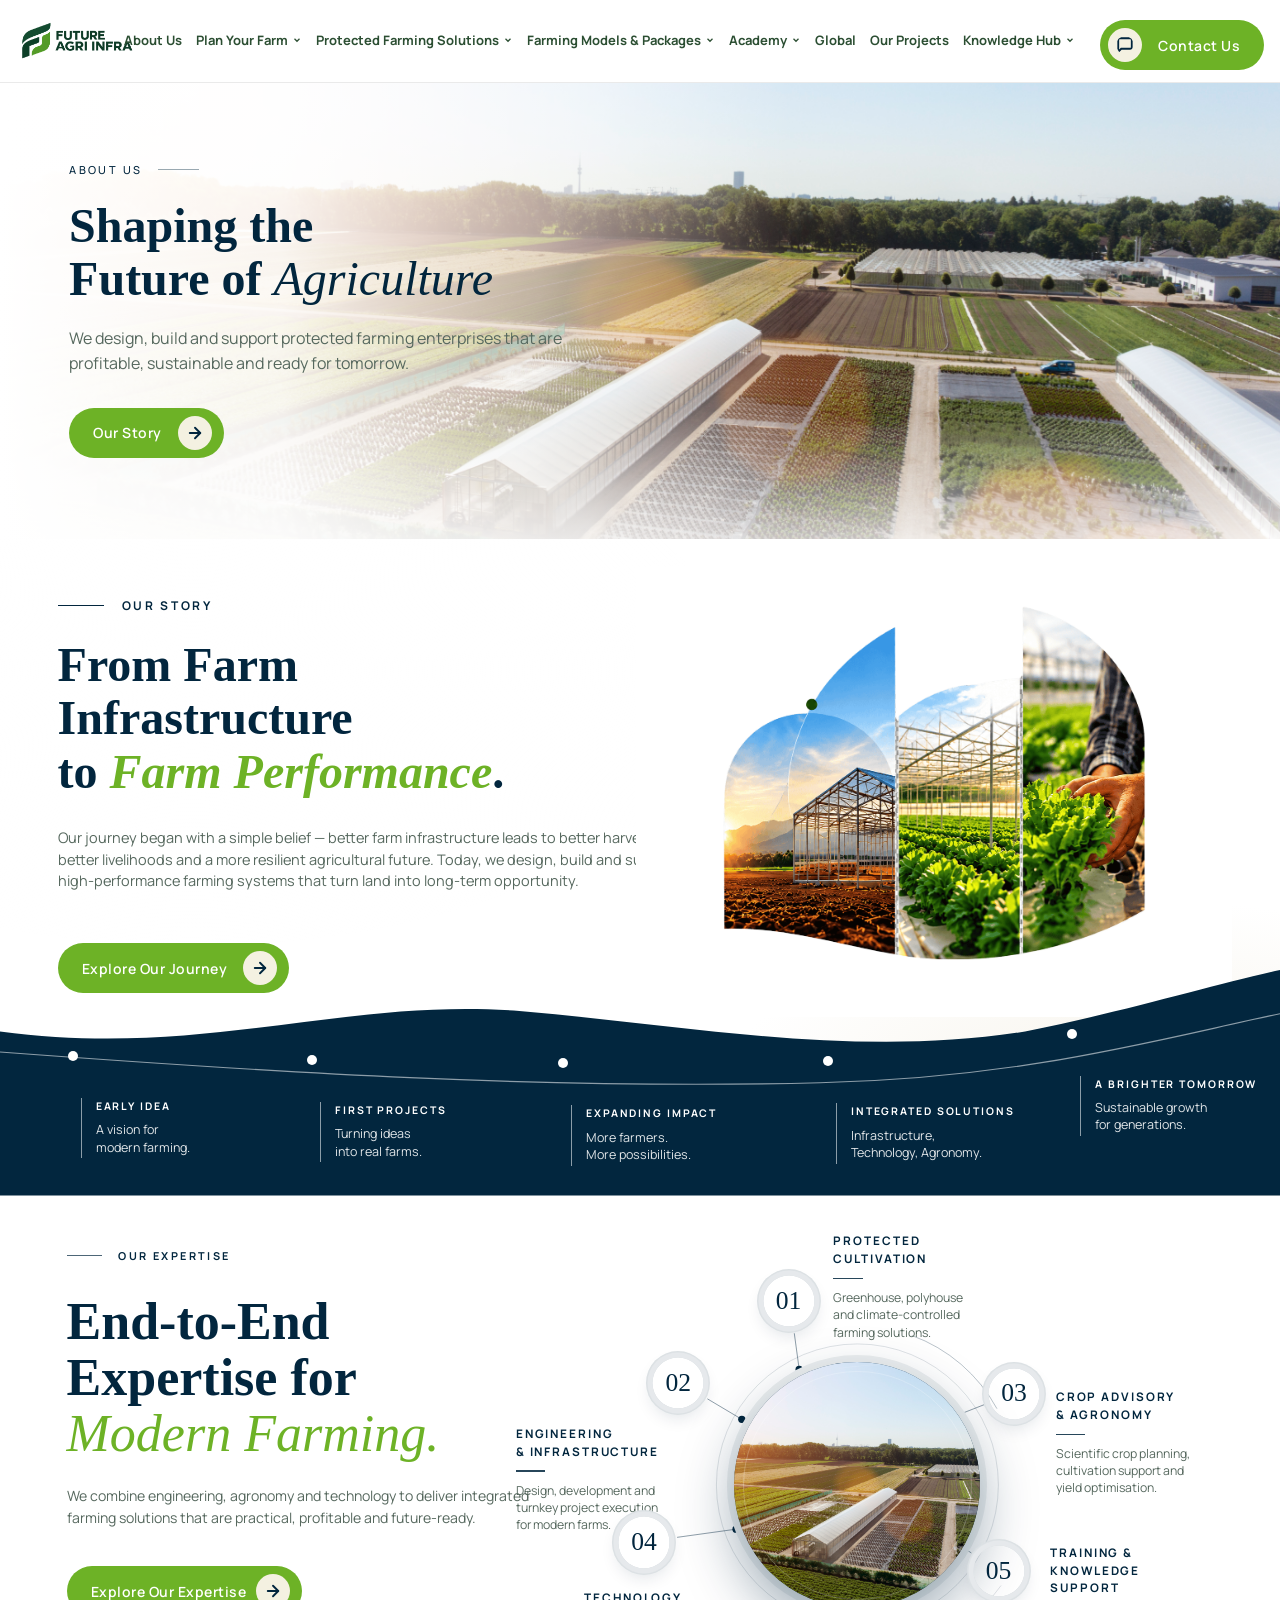
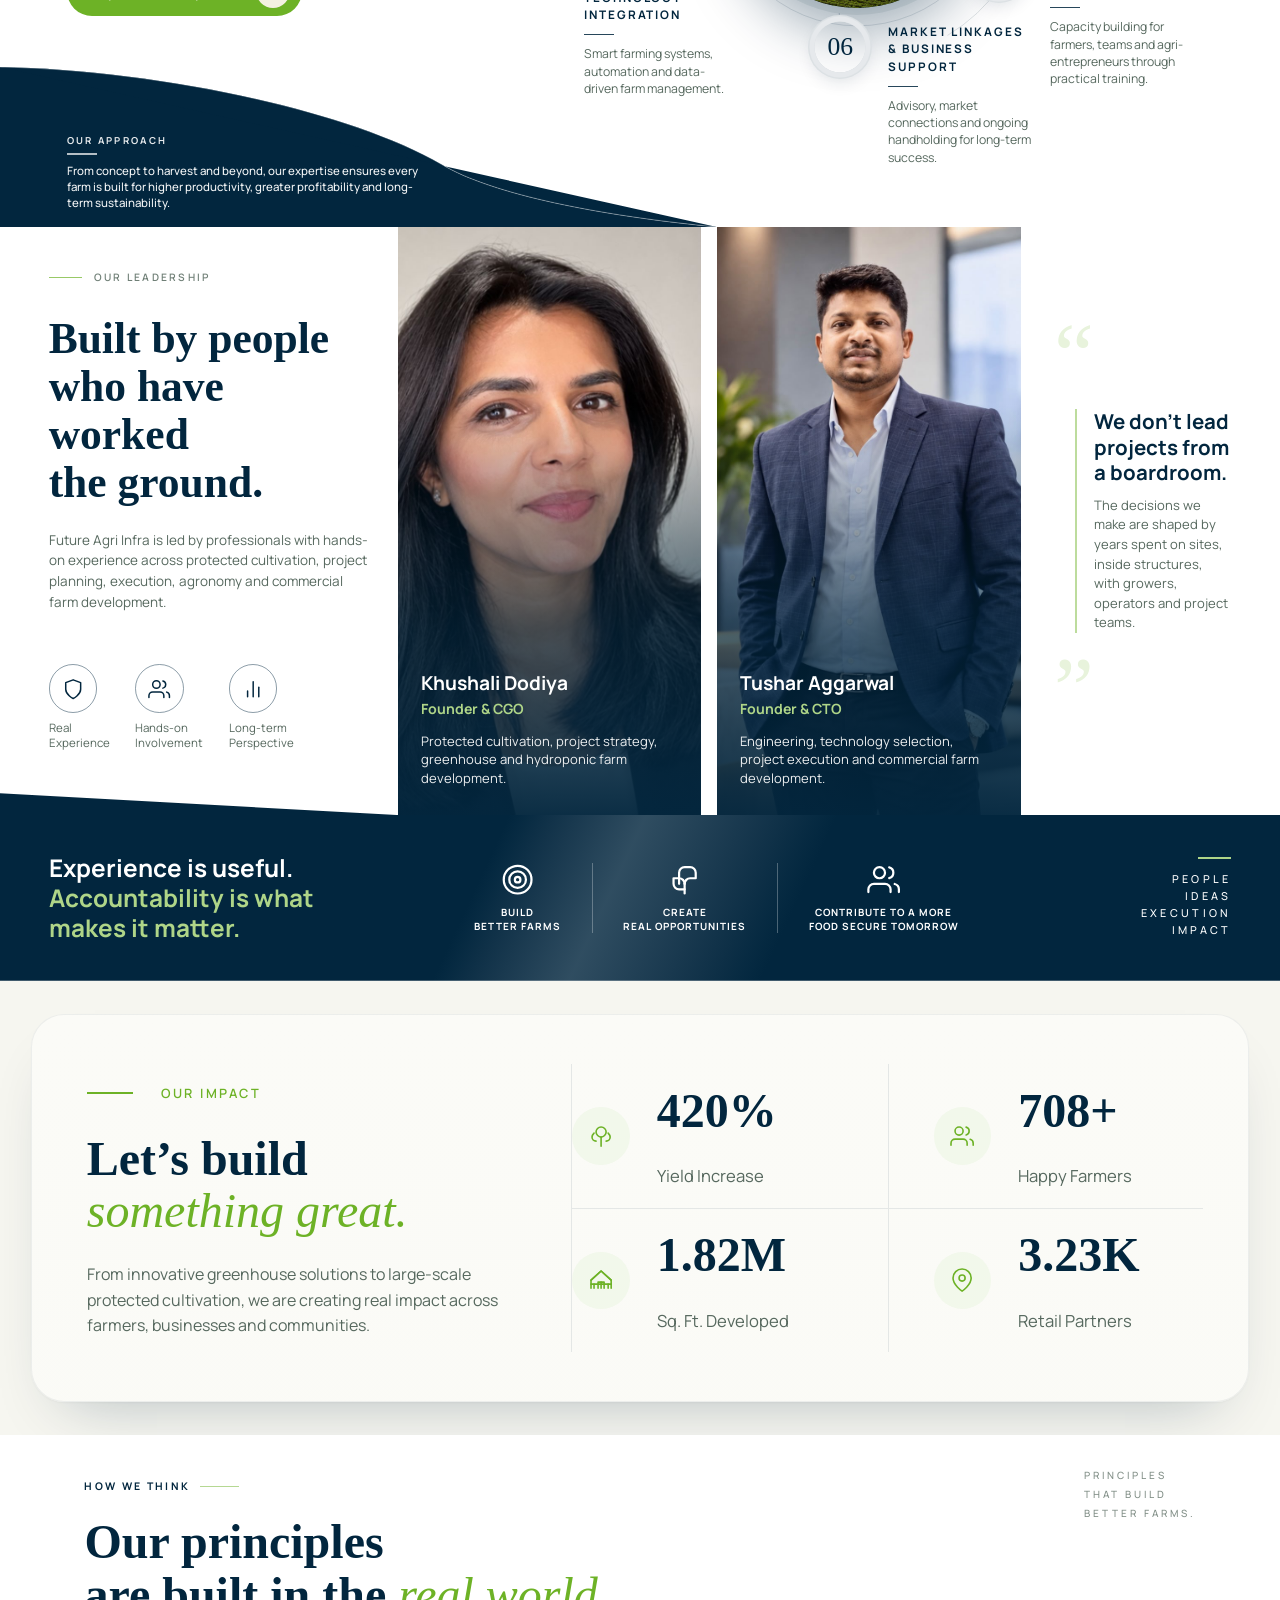
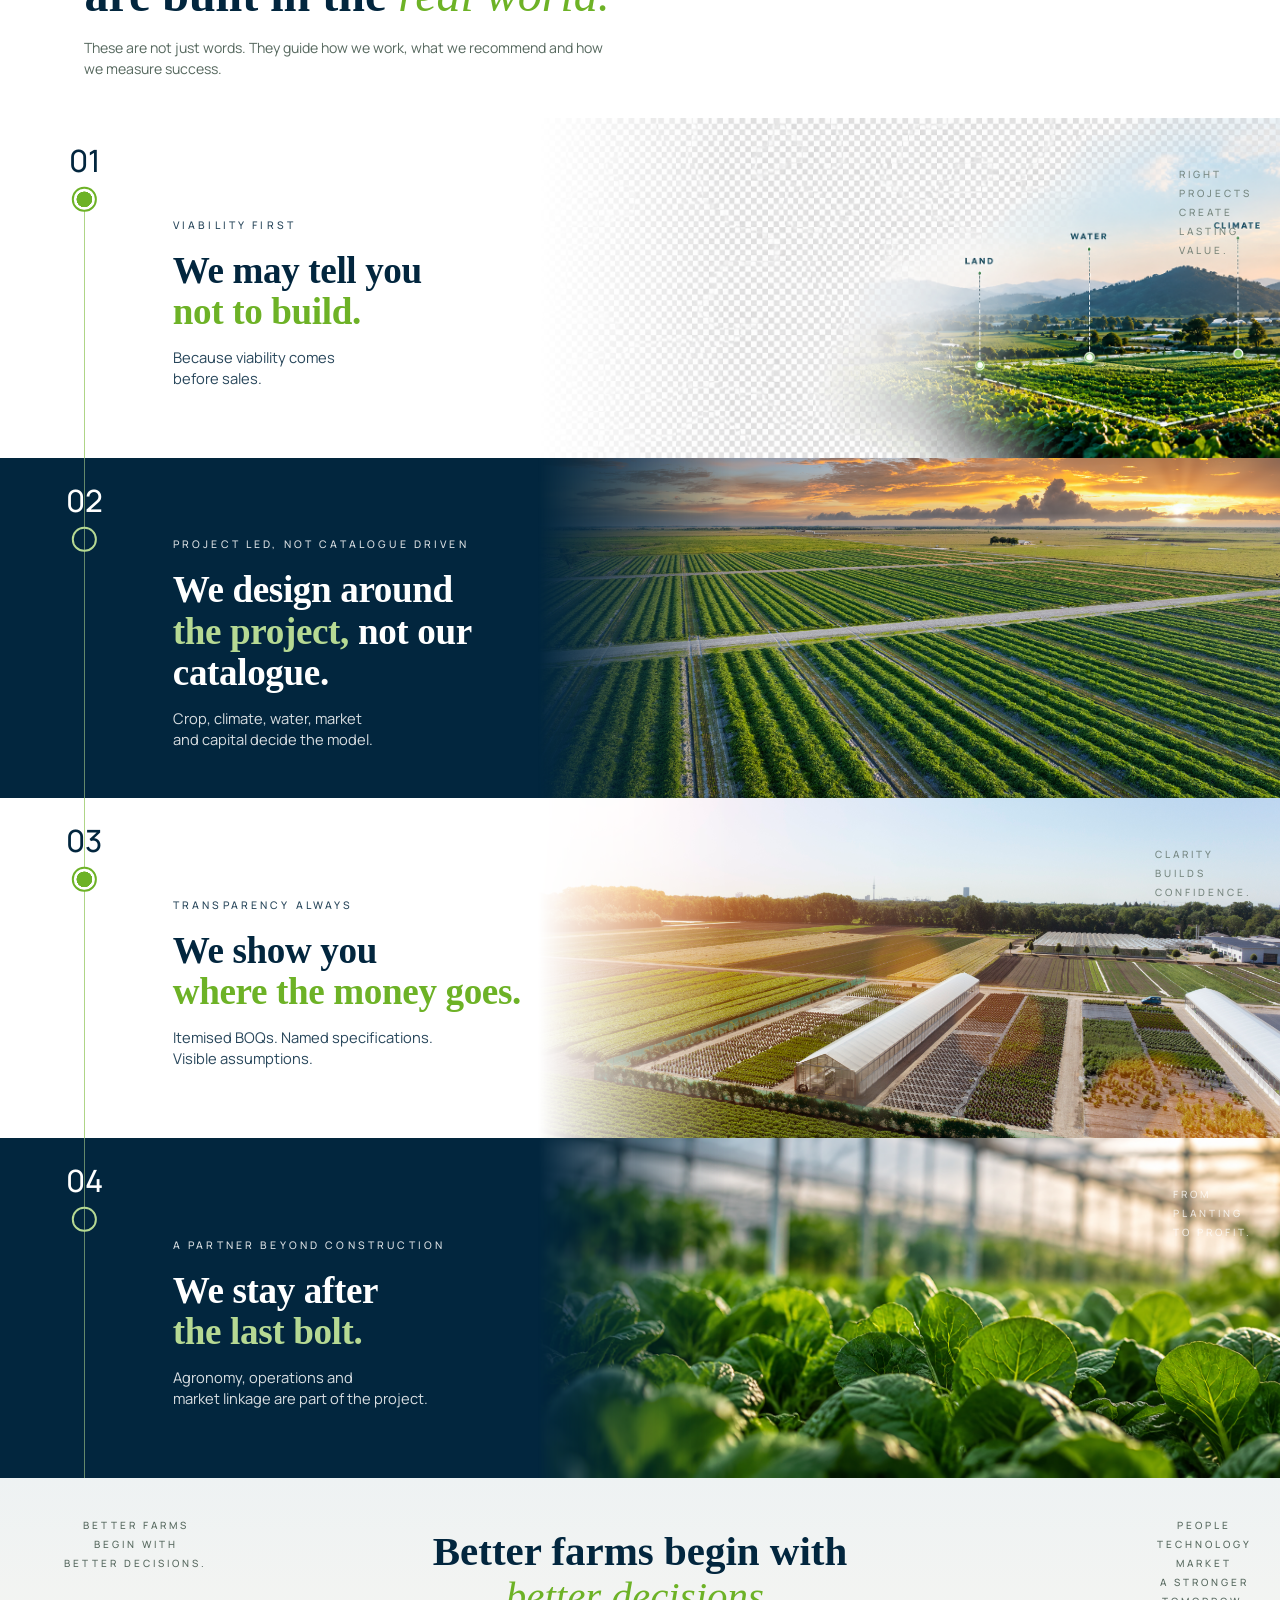
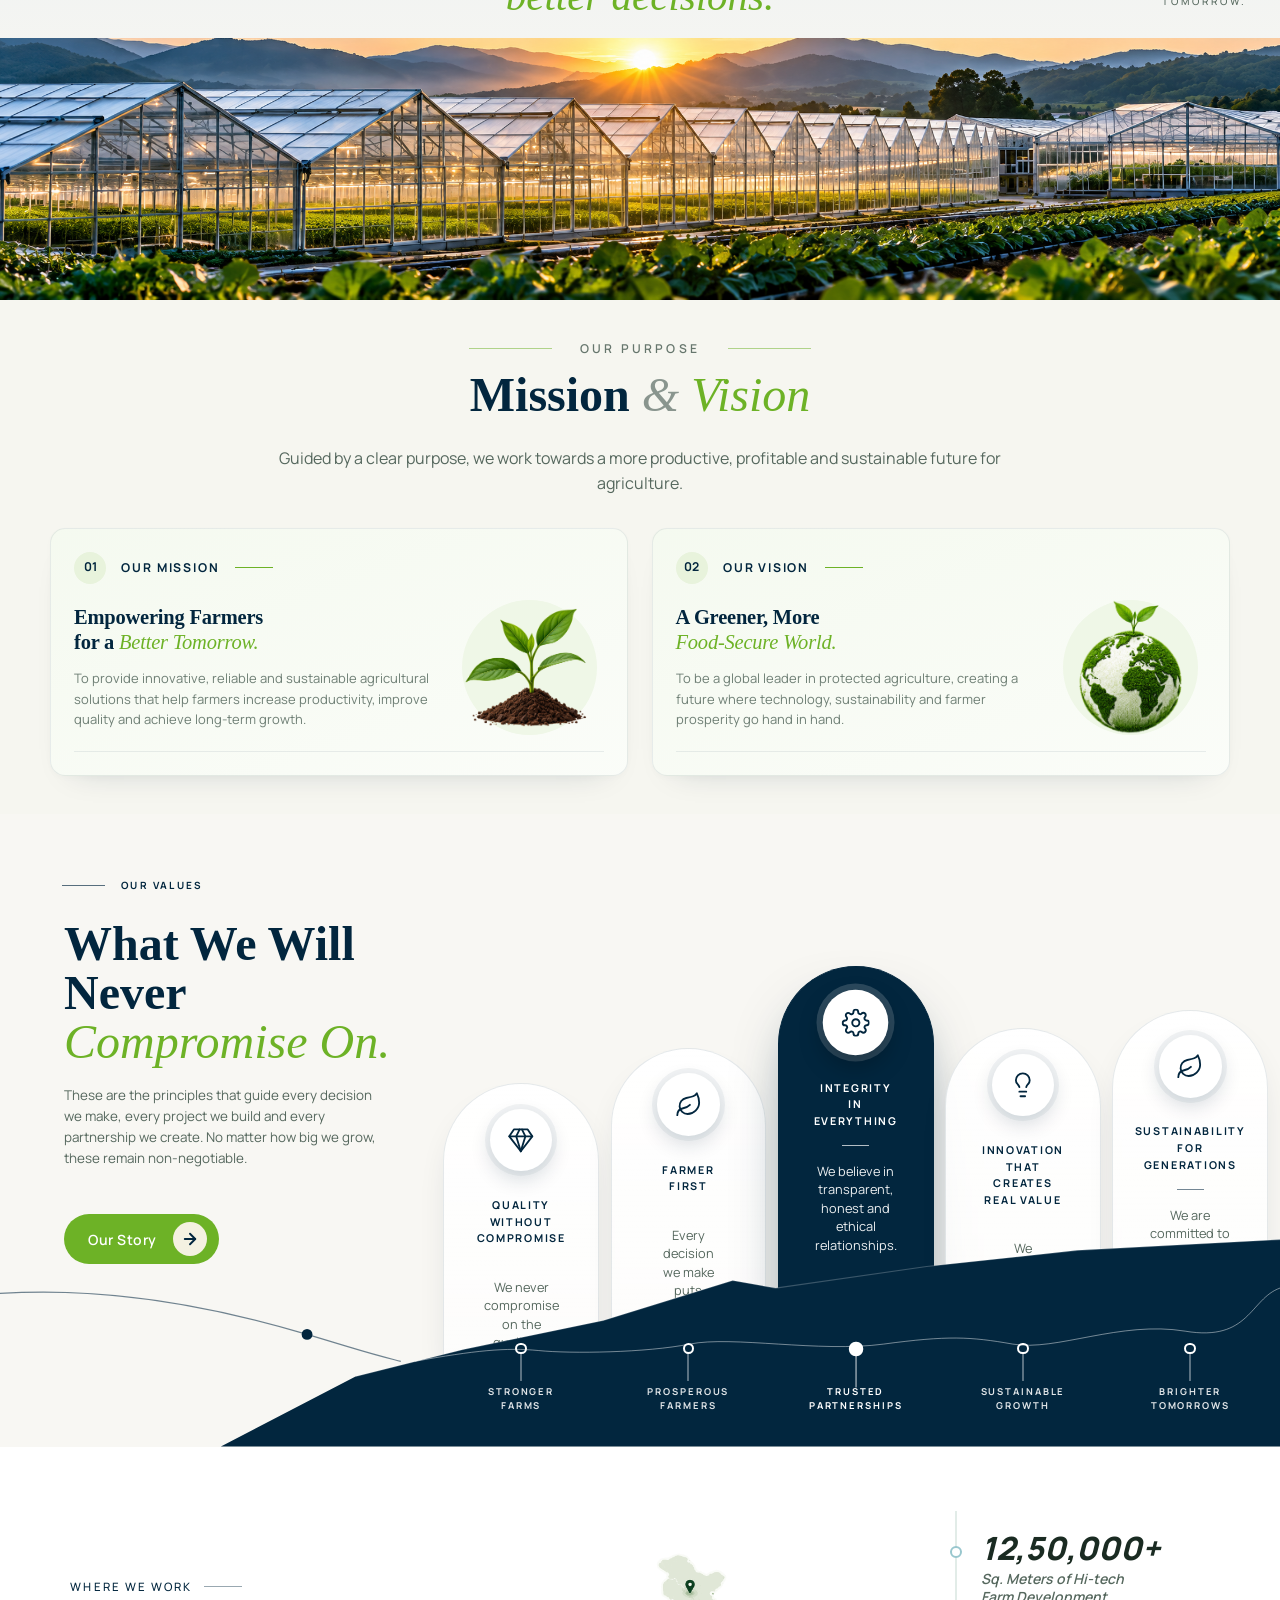
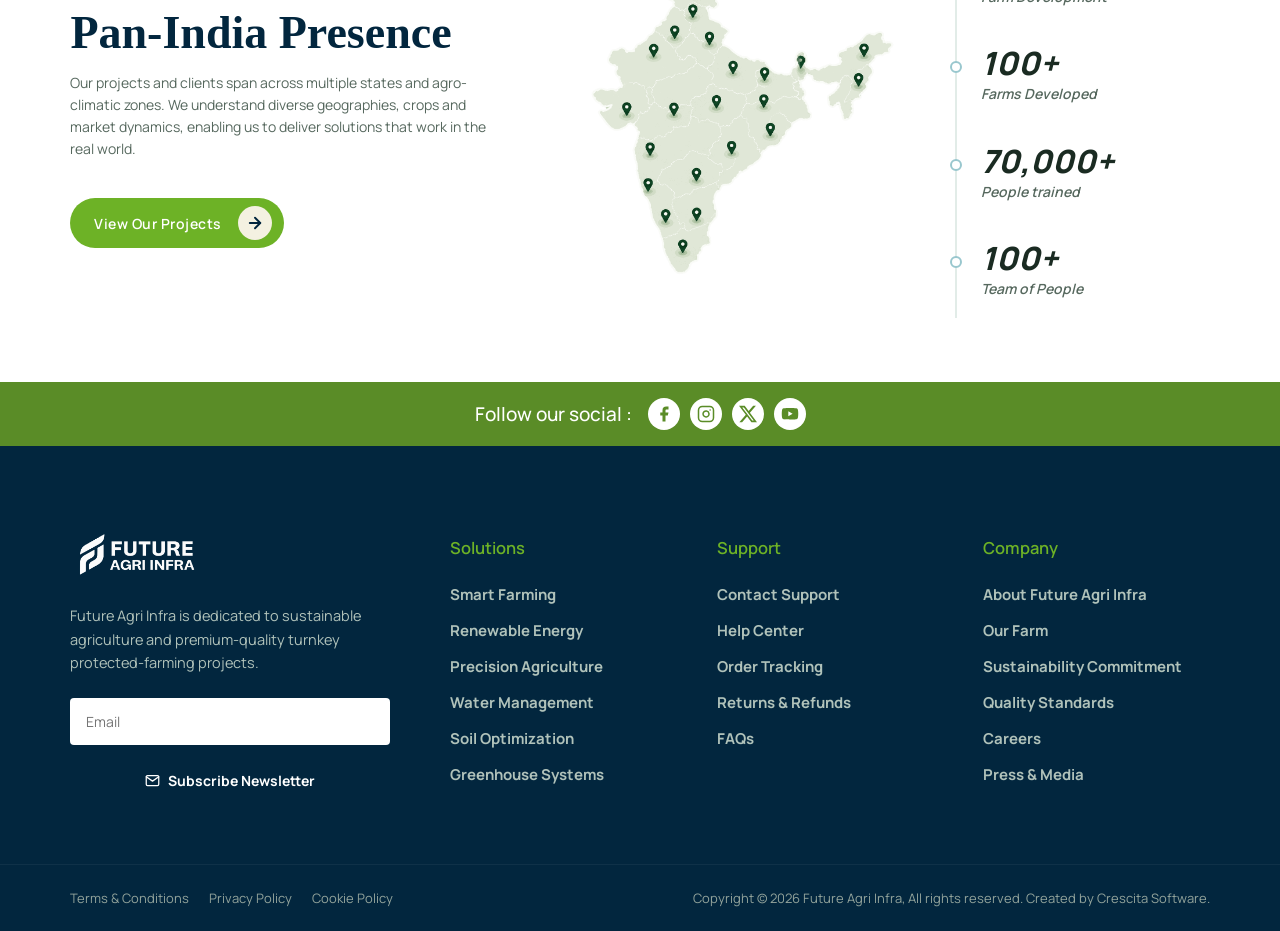
==== about.html @ 1f35241c "Initial commit of fai-new project" ====
<!DOCTYPE html>
<html lang="en">

<head>
  <meta charset="UTF-8">
  <meta name="viewport" content="width=device-width, initial-scale=1.0">
  <title>About-us</title>
  <link rel="preconnect" href="https://fonts.googleapis.com">
  <link rel="preconnect" href="https://fonts.gstatic.com" crossorigin>
  <link
    href="https://fonts.googleapis.com/css2?family=DM+Serif+Display:ital@0;1&family=Manrope:wght@400;500;600;700&display=swap"
    rel="stylesheet">

  <link rel="stylesheet" href="style.css?v=1.5">
</head>

<body>
  <div class="afm-scope" id="afmScope">


    <div class="afm-scrim" id="afmScrim"></div>

    <nav class="afm-navbar afm-navbar--solid" aria-label="Primary">
      <a href="index.html" class="afm-brand">
        <span class="afm-brand__mark">
          <img src="images/logo.png" alt="botanix logo" style="height: 54px; width: auto; object-fit: contain;">
        </span>

      </a>

      <ul class="afm-menu" id="afmMenu">
        <li class="afm-menu__mobile-header">
          <a href="index.html">
            <img src="images/logo.png" alt="logo" style="height: 40px; width: auto; object-fit: contain;">
          </a>
          <button type="button" class="afm-menu__close" id="afmClose" aria-label="Close menu">
            <svg viewBox="0 0 24 24" fill="none" stroke="currentColor" stroke-width="2.5" stroke-linecap="round"
              stroke-linejoin="round" width="24" height="24">
              <line x1="18" y1="6" x2="6" y2="18"></line>
              <line x1="6" y1="6" x2="18" y2="18"></line>
            </svg>
          </button>
        </li>
        <li class="afm-menu__item">
          <a href="about.html" class="afm-menu__link">About Us</a>
        </li>

        <li class="afm-menu__item">
          <a href="planfarm.html" class="afm-menu__link" aria-expanded="false">
            Plan Your Farm
            <svg class="afm-menu__caret" viewBox="0 0 24 24" fill="none" stroke="currentColor" stroke-width="3">
              <path d="M6 9l6 6 6-6" />
            </svg>
          </a>
          <ul class="afm-dropdown">
            <li><a href="planfarm.html" class="afm-dropdown__link">Plan Your Farm</a></li>
            <li><a href="turnkey.html" class="afm-dropdown__link">Turnkey Farm Development</a></li>
            <li><a href="#" class="afm-dropdown__link">Subsidy Liaisoning</a></li>
            <li><a href="#" class="afm-dropdown__link">Agronomy Support</a></li>
            <li><a href="#" class="afm-dropdown__link">Sales &amp; Market Linkage</a></li>
            <li><a href="#" class="afm-dropdown__link">Consultation</a></li>
          </ul>
        </li>

        <li class="afm-menu__item">
          <button type="button" class="afm-menu__link" aria-expanded="false">
            Protected Farming Solutions
            <svg class="afm-menu__caret" viewBox="0 0 24 24" fill="none" stroke="currentColor" stroke-width="3">
              <path d="M6 9l6 6 6-6" />
            </svg>
          </button>

          <div class="afm-mega">
            <div class="afm-mega__grid">
              <div class="afm-mega__col">
                <p class="afm-mega__col-title">Protected Structures</p>
                <a href="#" class="afm-mega__link">Fan &amp; Pad Polyhouse</a>
                <a href="#" class="afm-mega__link">Naturally Ventilated Polyhouse (NVPH)</a>
                <a href="#" class="afm-mega__link">Nethouse</a>
                <a href="#" class="afm-mega__link">Polynet House</a>
                <a href="#" class="afm-mega__link">Wire Rope Nethouse</a>
                <a href="#" class="afm-mega__link">Glasshouse</a>
              </div>
              <div class="afm-mega__col">
                <p class="afm-mega__col-title">Growing System Solution</p>
                <a href="#" class="afm-mega__link">Outdoor Hydroponics System</a>
                <a href="#" class="afm-mega__link">Cocopeat Based System</a>
                <a href="#" class="afm-mega__link">Soil-Based Growing System</a>
              </div>
              <div class="afm-mega__col">
                <p class="afm-mega__col-title">Crop Solutions</p>
                <a href="#" class="afm-mega__link">Exotic Leafy Greens</a>
                <a href="#" class="afm-mega__link">Exotic Vine Crops</a>
                <a href="#" class="afm-mega__link">Indian Vegetables</a>
                <a href="#" class="afm-mega__link">Berries</a>
                <a href="#" class="afm-mega__link">Medicinal Crops</a>
                <a href="#" class="afm-mega__link">Cannabis / Hemp</a>
                <a href="#" class="afm-mega__link">Flowers</a>
              </div>
              <div class="afm-mega__col">
                <p class="afm-mega__col-title">Automation Solutions</p>
                <a href="#" class="afm-mega__link">IoT Automation</a>
                <a href="#" class="afm-mega__link">Auto Fertigation Unit</a>
                <a href="#" class="afm-mega__link">Auto Dosing Unit</a>
                <a href="#" class="afm-mega__link">Sensors &amp; Measuring Devices</a>
              </div>
            </div>
            <div class="afm-mega__footer">
              <p class="afm-mega__footer-text">Not sure which structure fits your land? <strong>Talk to an
                  agronomist.</strong></p>
              <a href="#" class="afm-mega__footer-link">Book a free site visit</a>
            </div>
          </div>
        </li>

        <li class="afm-menu__item">
          <button type="button" class="afm-menu__link" aria-expanded="false">
            Farming Models &amp; Packages
            <svg class="afm-menu__caret" viewBox="0 0 24 24" fill="none" stroke="currentColor" stroke-width="3">
              <path d="M6 9l6 6 6-6" />
            </svg>
          </button>
          <ul class="afm-dropdown">
            <li><a href="#" class="afm-dropdown__link">Outdoor Hydroponics &mdash; Fan-Pad Polyhouse + NFT</a></li>
            <li><a href="#" class="afm-dropdown__link">Indoor Hydroponics</a></li>
            <li><a href="#" class="afm-dropdown__link">NVPH &mdash; Growbag with Cocopeat</a></li>
            <li><a href="#" class="afm-dropdown__link">NVPH &mdash; Soil-Based</a></li>
            <li><a href="#" class="afm-dropdown__link">Nethouse &mdash; Soil-Based</a></li>
            <li><a href="#" class="afm-dropdown__link">Glasshouse &mdash; Hydroponics</a></li>
            <li><a href="#" class="afm-dropdown__link">ROI Calculator</a></li>
          </ul>
        </li>

        <li class="afm-menu__item">
          <button type="button" class="afm-menu__link" aria-expanded="false">
            Academy
            <svg class="afm-menu__caret" viewBox="0 0 24 24" fill="none" stroke="currentColor" stroke-width="3">
              <path d="M6 9l6 6 6-6" />
            </svg>
          </button>
          <ul class="afm-dropdown">
            <li><a href="#" class="afm-dropdown__link">Online Training (Pre-recorded)</a></li>
            <li><a href="#" class="afm-dropdown__link">Offline Training</a></li>
            <li><a href="#" class="afm-dropdown__link">Live Webinar</a></li>
          </ul>
        </li>

        <li class="afm-menu__item">
          <a href="#" class="afm-menu__link">Global</a>
        </li>

        <li class="afm-menu__item">
          <a href="#" class="afm-menu__link">Our Projects</a>
        </li>

        <li class="afm-menu__item">
          <button type="button" class="afm-menu__link" aria-expanded="false">
            Knowledge Hub
            <svg class="afm-menu__caret" viewBox="0 0 24 24" fill="none" stroke="currentColor" stroke-width="3">
              <path d="M6 9l6 6 6-6" />
            </svg>
          </button>
          <ul class="afm-dropdown">
            <li><a href="#" class="afm-dropdown__link">Tools &mdash; Viability Check &amp; ROI Calculator</a></li>
            <li><a href="#" class="afm-dropdown__link">Download Company Profile &amp; Brochure</a></li>
            <li><a href="#" class="afm-dropdown__link">Blogs &amp; Articles</a></li>
          </ul>
        </li>



      </ul>

      <div class="afm-navbar__actions">
        <a href="#" class="afm-btn-primary fm-cta-btn">
          <svg width="15" height="15" viewBox="0 0 24 24" fill="none" stroke="currentColor" stroke-width="2.4">
            <path d="M21 15a2 2 0 01-2 2H7l-4 4V5a2 2 0 012-2h14a2 2 0 012 2z" />
          </svg>
          <span>Contact Us</span>
        </a>
        <button type="button" class="afm-burger" id="afmBurger" aria-label="Toggle menu" aria-expanded="false">
          <span class="afm-burger__bars"></span>
        </button>
      </div>
    </nav>

    <section class="fm-section fmab" id="about-us">
      <!-- background photo -->
      <div class="fmab__media">
        <img src="images/banner3.jpeg" alt="Protected cultivation polyhouse with lush green crops" class="fmab__img"
          loading="eager">
      </div>

      <div class="fmab__inner">
        <!-- LEFT: text -->
        <div class="fmab__content">
          <span class="fmab-eyebrow">About Us<i class="fmab-eyebrow__line"></i></span>

          <h1 class="fm-heading fmab__title">
            Shaping the<br>Future of <span class="fmab__accent">Agriculture</span>
          </h1>

          <p class="fm-text fmab__text">
            We design, build and support protected farming enterprises that are profitable, sustainable and ready for
            tomorrow.
          </p>

          <a href="#our-story" class="fm-cta-btn">
            Our Story
            <svg width="20" height="20" viewBox="0 0 24 24" fill="none" stroke="currentColor" stroke-width="2.5"
              stroke-linecap="round" stroke-linejoin="round">
              <line x1="5" y1="12" x2="19" y2="12"></line>
              <polyline points="12 5 19 12 12 19"></polyline>
            </svg>
          </a>
        </div>


      </div>
    </section>


    <section class="fm-section fmos" id="our-story">
      <div class="fmos__bg" aria-hidden="true"></div>

      <div class="fmos__top">
        <div class="fmos__content">
          <span class="fmos-eyebrow"><i class="fmos-eyebrow__line"></i> Our Story</span>

          <h1 class="fm-heading fmos__title">
            From Farm <br> Infrastructure <br> to <em class="fmdm__accent"> Farm Performance </em>.
          </h1>

          <p class="fm-text fmos__text">
            Our journey began with a simple belief — better farm infrastructure leads to better harvests, better
            livelihoods and a more resilient agricultural future. Today, we design, build and support high-performance
            farming systems that turn land into long-term opportunity.
          </p>

          <a href="#journey" class="fm-cta-btn">
            Explore Our Journey
            <svg width="20" height="20" viewBox="0 0 24 24" fill="none" stroke="currentColor" stroke-width="2.5"
              stroke-linecap="round" stroke-linejoin="round">
              <line x1="5" y1="12" x2="19" y2="12"></line>
              <polyline points="12 5 19 12 12 19"></polyline>
            </svg>
          </a>
        </div>

        <div class="fmos__media">
          <img src="images/our-story-right.png"
            alt="Polyhouse at sunset, hydroponic greenhouse rows and a farmer harvesting lettuce"
            class="fmos__media-img" loading="eager">
        </div>
      </div>

      <div class="fmos__wave">
        <svg class="fmos__wave-svg" viewBox="0 0 1873 330" preserveAspectRatio="none" aria-hidden="true">
          <path
            d="M0 90 C 300 130, 500 40, 760 60 C 1000 80, 1250 130, 1500 90 C 1650 60, 1780 20, 1873 0 L1873 330 L0 330 Z"
            fill="var(--fmos-wave-bg)" />
          <path d="M0 120 C 400 150, 800 175, 1200 165 C 1500 158, 1700 100, 1873 64" fill="none"
            stroke="rgba(255,255,255,.55)" stroke-width="1.2" vector-effect="non-scaling-stroke" />
        </svg>

        <ol class="fmos-steps">
          <li class="fmos-step">
            <span class="fmos-step__dot"></span>
            <div class="fmos-step__body">
              <h3 class="fmos-step__title">Early Idea</h3>
              <p class="fmos-step__text">A vision for<br>modern farming.</p>
            </div>
          </li>
          <li class="fmos-step">
            <span class="fmos-step__dot"></span>
            <div class="fmos-step__body">
              <h3 class="fmos-step__title">First Projects</h3>
              <p class="fmos-step__text">Turning ideas<br>into real farms.</p>
            </div>
          </li>
          <li class="fmos-step">
            <span class="fmos-step__dot"></span>
            <div class="fmos-step__body">
              <h3 class="fmos-step__title">Expanding Impact</h3>
              <p class="fmos-step__text">More farmers.<br>More possibilities.</p>
            </div>
          </li>
          <li class="fmos-step">
            <span class="fmos-step__dot"></span>
            <div class="fmos-step__body">
              <h3 class="fmos-step__title">Integrated Solutions</h3>
              <p class="fmos-step__text">Infrastructure,<br>Technology, Agronomy.</p>
            </div>
          </li>
          <li class="fmos-step">
            <span class="fmos-step__dot"></span>
            <div class="fmos-step__body">
              <h3 class="fmos-step__title">A Brighter Tomorrow</h3>
              <p class="fmos-step__text">Sustainable growth<br>for generations.</p>
            </div>
          </li>
        </ol>
      </div>
    </section>




    <section class="fm-section fmex" id="our-expertise" data-fmex>

      <div class="fmex__inner">

        <!-- LEFT: text -->
        <div class="fmex__content">
          <span class="fmex-eyebrow"><i class="fmex-eyebrow__line"></i>Our Expertise</span>

          <h2 class="fm-heading fmex__title">End-to-End <br> Expertise for <br><span class="fmdm__accent"> Modern
              Farming.</span></h2>

          <p class="fm-text fmex__text">We combine engineering, agronomy and technology to deliver integrated farming
            solutions that are practical, profitable and future-ready.</p>

          <a href="#expertise-services" class="fm-cta-btn">
            Explore Our Expertise
            <svg width="20" height="20" viewBox="0 0 24 24" fill="none" stroke="currentColor" stroke-width="2.5"
              stroke-linecap="round" stroke-linejoin="round">
              <line x1="5" y1="12" x2="19" y2="12"></line>
              <polyline points="12 5 19 12 12 19"></polyline>
            </svg>
          </a>
        </div>

        <!-- RIGHT: orbit diagram (fixed 760 x 592 ratio) -->
        <div class="fmex-diagram">

          <svg class="fmex-orbit" viewBox="0 0 760 592" preserveAspectRatio="xMidYMid meet" aria-hidden="true">
            <g class="fmex-orbit__rings" fill="none" stroke="currentColor">
              <circle cx="325" cy="300" r="172" stroke-opacity=".16" />
              <circle cx="325" cy="300" r="194" stroke-opacity=".30" stroke-dasharray="140 1080"
                transform="rotate(-70 325 300)" />
              <circle cx="325" cy="300" r="214" stroke-opacity=".14" stroke-dasharray="90 1260"
                transform="rotate(35 325 300)" />
            </g>
            <circle cx="302" cy="152" r="4" fill="currentColor" />
            <!-- connector line (node centre to dot on the big circle) + dot -->
            <g data-fmex-line="1">
              <line x1="248" y1="115" x2="254" y2="159" />
              <circle cx="254" cy="159" r="4.5" />
            </g>
            <g data-fmex-line="2">
              <line x1="142" y1="195" x2="184" y2="220" />
              <circle cx="184" cy="220" r="4.5" />
            </g>
            <g data-fmex-line="3">
              <line x1="480" y1="202" x2="424" y2="224" />
              <circle cx="424" cy="224" r="4.5" />
            </g>
            <g data-fmex-line="4">
              <line x1="105" y1="364" x2="177" y2="354" />
              <circle cx="177" cy="354" r="4.5" />
            </g>
            <g data-fmex-line="5">
              <line x1="464" y1="383" x2="424" y2="357" />
              <circle cx="424" cy="357" r="4.5" />
            </g>
            <g data-fmex-line="6">
              <line x1="303" y1="458" x2="301" y2="428" />
              <circle cx="301" cy="428" r="4.5" />
            </g>
          </svg>

          <!-- CENTER CIRCLE: stacked images -->
          <div class="fmex-core" aria-live="polite">
            <img class="fmex-core__img is-show" data-fmex-slide="0" src="images/banner3.jpeg" alt="Expertise emblem">
            <img class="fmex-core__img" data-fmex-slide="1" src="images/banner2.jpeg"
              alt="Protected cultivation: polyhouse and greenhouse" loading="lazy">
            <img class="fmex-core__img" data-fmex-slide="2" src="images/banner1.jpeg"
              alt="Engineering and infrastructure" loading="lazy">
            <img class="fmex-core__img" data-fmex-slide="3" src="images/try.png" alt="Crop advisory and agronomy"
              loading="lazy">
            <img class="fmex-core__img" data-fmex-slide="4" src="images/try2.png"
              alt="Technology integration and automation" loading="lazy">
            <img class="fmex-core__img" data-fmex-slide="5" src="images/banner3.jpeg"
              alt="Training and knowledge support" loading="lazy">
            <img class="fmex-core__img" data-fmex-slide="6" src="images/banner2.jpeg"
              alt="Market linkages and business support" loading="lazy">
          </div>

          <span class="fmex-ghost" data-fmex-ghost aria-hidden="true"></span>

          <ol class="fmex-steps">
            <li class="fmex-step" style="--nx:31.8%; --ny:12.7%; --lx:39%;   --ly:-1.4%;">
              <button type="button" class="fmex-node" data-fmex-node="1" aria-pressed="false"
                aria-label="01 Protected Cultivation"><span>01</span></button>
              <div class="fmex-label" data-fmex-label="1">
                <h3 class="fmex-label__title">Protected<br>Cultivation</h3>
                <i class="fmex-label__line"></i>
                <p class="fmex-label__text">Greenhouse, polyhouse and climate-controlled farming solutions.</p>
              </div>
            </li>
            <li class="fmex-step" style="--nx:14.1%; --ny:29.6%; --lx:-12%;  --ly:38.3%;">
              <button type="button" class="fmex-node" data-fmex-node="2" aria-pressed="false"
                aria-label="02 Engineering and Infrastructure"><span>02</span></button>
              <div class="fmex-label" data-fmex-label="2">
                <h3 class="fmex-label__title">Engineering<br>&amp; Infrastructure</h3>
                <i class="fmex-label__line"></i>
                <p class="fmex-label__text">Design, development and turnkey project execution for modern farms.</p>
              </div>
            </li>
            <li class="fmex-step" style="--nx:68%;   --ny:31.8%; --lx:74.7%; --ly:30.7%;">
              <button type="button" class="fmex-node" data-fmex-node="3" aria-pressed="false"
                aria-label="03 Crop Advisory and Agronomy"><span>03</span></button>
              <div class="fmex-label" data-fmex-label="3">
                <h3 class="fmex-label__title">Crop Advisory<br>&amp; Agronomy</h3>
                <i class="fmex-label__line"></i>
                <p class="fmex-label__text">Scientific crop planning, cultivation support and yield optimisation.</p>
              </div>
            </li>
            <li class="fmex-step" style="--nx:8.6%;  --ny:62.5%; --lx:-1%; --ly:72%;">
              <button type="button" class="fmex-node" data-fmex-node="4" aria-pressed="false"
                aria-label="04 Technology Integration"><span>04</span></button>
              <div class="fmex-label" data-fmex-label="4">
                <h3 class="fmex-label__title">Technology<br>Integration</h3>
                <i class="fmex-label__line"></i>
                <p class="fmex-label__text">Smart farming systems, automation and data-driven farm management.</p>
              </div>
            </li>
            <li class="fmex-step" style="--nx:65.5%; --ny:68.4%; --lx:73.8%; --ly:62.8%;">
              <button type="button" class="fmex-node" data-fmex-node="5" aria-pressed="false"
                aria-label="05 Training and Knowledge Support"><span>05</span></button>
              <div class="fmex-label" data-fmex-label="5">
                <h3 class="fmex-label__title">Training &amp;<br>Knowledge Support</h3>
                <i class="fmex-label__line"></i>
                <p class="fmex-label__text">Capacity building for farmers, teams and agri-entrepreneurs through
                  practical training.</p>
              </div>
            </li>
            <li class="fmex-step" style="--nx:40.1%; --ny:84.1%; --lx:47.8%; --ly:79%;">
              <button type="button" class="fmex-node" data-fmex-node="6" aria-pressed="false"
                aria-label="06 Market Linkages and Business Support"><span>06</span></button>
              <div class="fmex-label" data-fmex-label="6">
                <h3 class="fmex-label__title">Market Linkages<br>&amp; Business Support</h3>
                <i class="fmex-label__line"></i>
                <p class="fmex-label__text">Advisory, market connections and ongoing handholding for long-term success.
                </p>
              </div>
            </li>
          </ol>
          <div class="fmex-arrows" aria-hidden="true">
            <button type="button" class="fmex-arrow fmex-arrow--prev" aria-label="Previous">
              <svg viewBox="0 0 24 24" fill="none" stroke="currentColor" stroke-width="2" stroke-linecap="round"
                stroke-linejoin="round">
                <path d="M19 12H5M12 19l-7-7 7-7" />
              </svg>
            </button>
            <button type="button" class="fmex-arrow fmex-arrow--next" aria-label="Next">
              <svg viewBox="0 0 24 24" fill="none" stroke="currentColor" stroke-width="2" stroke-linecap="round"
                stroke-linejoin="round">
                <path d="M5 12h14M12 5l7 7-7 7" />
              </svg>
            </button>
          </div>
        </div>
      </div>

      <!-- BOTTOM-LEFT navy curved "Our Approach" block -->
      <aside class="fmex-approach">
        <svg class="fmex-approach__shape" viewBox="0 0 600 230" preserveAspectRatio="none" aria-hidden="true">
          <path d="M0 0 C 120 4, 270 60, 345 140 C 385 184, 470 214, 560 230 L0 230 Z" fill="#02263E" />
          <path d="M0 0 C 120 4, 270 60, 345 140 C 385 184, 470 214, 560 230" fill="none" stroke="rgba(255,255,255,.35)"
            stroke-width="1" vector-effect="non-scaling-stroke" />
        </svg>
        <div class="fmex-approach__copy">
          <span class="fmex-approach__tag">Our Approach</span>
          <i class="fmex-approach__line"></i>
          <p class="fmex-approach__text">From concept to harvest and beyond, our expertise ensures every farm is built
            for higher productivity, greater profitability and long-term sustainability.</p>
        </div>
      </aside>
    </section>






    <section class="fm-section fmld" id="our-leadership">

      <div class="fmld__top">

        <!-- LEFT -->
        <div class="fmld__left">
          <span class="fmld-eyebrow"><i class="fmld-eyebrow__line"></i>Our Leadership</span>

          <h2 class="fm-heading fmld__title">Built by people<br>who have worked<br>the ground.</h2>

          <p class="fm-text fmld__text">Future Agri Infra is led by professionals with hands-on experience across
            protected cultivation, project planning, execution, agronomy and commercial farm development.</p>

          <ul class="fmld-points">
            <li class="fmld-point"><span class="fmld-point__icon">
                <svg viewBox="0 0 24 24" fill="none" stroke="currentColor" stroke-width="1.6" stroke-linecap="round"
                  stroke-linejoin="round">
                  <path d="M12 22s8-4 8-10V5l-8-3-8 3v7c0 6 8 10 8 10z"></path>
                </svg>
              </span><span class="fmld-point__label">Real<br>Experience</span></li>
            <li class="fmld-point"><span class="fmld-point__icon">
                <svg viewBox="0 0 24 24" fill="none" stroke="currentColor" stroke-width="1.6" stroke-linecap="round"
                  stroke-linejoin="round">
                  <path d="M17 21v-2a4 4 0 0 0-4-4H5a4 4 0 0 0-4 4v2"></path>
                  <circle cx="9" cy="7" r="4"></circle>
                  <path d="M23 21v-2a4 4 0 0 0-3-3.87"></path>
                  <path d="M16 3.13a4 4 0 0 1 0 7.75"></path>
                </svg>
              </span><span class="fmld-point__label">Hands-on<br>Involvement</span></li>
            <li class="fmld-point"><span class="fmld-point__icon">
                <svg viewBox="0 0 24 24" fill="none" stroke="currentColor" stroke-width="1.6" stroke-linecap="round"
                  stroke-linejoin="round">
                  <line x1="18" y1="20" x2="18" y2="10"></line>
                  <line x1="12" y1="20" x2="12" y2="4"></line>
                  <line x1="6" y1="20" x2="6" y2="14"></line>
                </svg>
              </span><span class="fmld-point__label">Long-term<br>Perspective</span></li>
          </ul>
        </div>

        <!-- MIDDLE: image + live captions -->
        <div class="fmld__media">
          <div class="fmld-people">
            <article class="fmld-person">
              <img src="images/khushali.jpeg" alt="Khushali Dodiya" class="fmld-person__img" loading="eager">
              <div class="fmld-person__info">
                <h3 class="fmld-person__name">Khushali Dodiya</h3>
                <p class="fmld-person__role">Founder &amp; CGO</p>
                <p class="fmld-person__text">Protected cultivation, project strategy, greenhouse and hydroponic farm
                  development.</p>
              </div>
            </article>
            <article class="fmld-person">
              <img src="images/tushar.jpeg" alt="Tushar Aggarwal" class="fmld-person__img" loading="eager">
              <div class="fmld-person__info">
                <h3 class="fmld-person__name">Tushar Aggarwal</h3>
                <p class="fmld-person__role">Founder &amp; CTO</p>
                <p class="fmld-person__text">Engineering, technology selection, project execution and commercial farm
                  development.</p>
              </div>
            </article>
          </div>
        </div>

        <!-- RIGHT: quote -->
        <blockquote class="fmld-quote">
          <span class="fmld-quote__mark fmld-quote__mark--open" aria-hidden="true">&ldquo;</span>
          <div class="fmld-quote__body">
            <p class="fmld-quote__title">We don’t lead projects from a boardroom.</p>
            <p class="fmld-quote__text">The decisions we make are shaped by years spent on sites, inside structures,
              with growers, operators and project teams.</p>
          </div>
          <span class="fmld-quote__mark fmld-quote__mark--close" aria-hidden="true">&rdquo;</span>
        </blockquote>
      </div>

      <!-- BOTTOM BAR -->
      <div class="fmld-bar">
        <p class="fmld-bar__lead">Experience is useful.<br><span>Accountability is what<br>makes it matter.</span></p>

        <ul class="fmld-bar__list">
          <li class="fmld-bar__item"><span class="fmld-bar__icon">
              <svg viewBox="0 0 24 24" fill="none" stroke="currentColor" stroke-width="1.6" stroke-linecap="round"
                stroke-linejoin="round">
                <circle cx="12" cy="12" r="10"></circle>
                <circle cx="12" cy="12" r="6"></circle>
                <circle cx="12" cy="12" r="2"></circle>
              </svg>
            </span><span class="fmld-bar__label">Build<br>Better Farms</span></li>
          <li class="fmld-bar__item"><span class="fmld-bar__icon">
              <svg viewBox="0 0 24 24" fill="none" stroke="currentColor" stroke-width="1.6" stroke-linecap="round"
                stroke-linejoin="round">
                <path d="M12 22v-7"></path>
                <path d="M12 15a4 4 0 0 0-4-4H4v4c0 2.2 1.8 4 4 4h4"></path>
                <path d="M12 15a4 4 0 0 1 4-4h4v-4c0-2.2-1.8-4-4-4h-4a4 4 0 0 0-4 4v8"></path>
              </svg>
            </span><span class="fmld-bar__label">Create<br>Real Opportunities</span></li>
          <li class="fmld-bar__item"><span class="fmld-bar__icon">
              <svg viewBox="0 0 24 24" fill="none" stroke="currentColor" stroke-width="1.6" stroke-linecap="round"
                stroke-linejoin="round">
                <path d="M17 21v-2a4 4 0 0 0-4-4H5a4 4 0 0 0-4 4v2"></path>
                <circle cx="9" cy="7" r="4"></circle>
                <path d="M23 21v-2a4 4 0 0 0-3-3.87"></path>
                <path d="M16 3.13a4 4 0 0 1 0 7.75"></path>
              </svg>
            </span><span class="fmld-bar__label">Contribute to a more<br>food secure tomorrow</span></li>
        </ul>

        <p class="fmld-bar__cap"><i></i>People<br>Ideas<br>Execution<br>Impact</p>
      </div>
    </section>

    <!-- ===================================================================
         Our Impact
         =================================================================== -->
    <section class="fmim" id="our-impact">
      <div class="fmim__card">

        <!-- LEFT: text -->
        <div class="fmim__content">
          <span class="fmim-eyebrow"><i class="fmim-eyebrow__line"></i>Our Impact</span>

          <h2 class="fm-heading ">Let’s build<br><span class="fmim__accent">something great.</span></h2>

          <p class="fm-text fmim__text">From innovative greenhouse solutions to large-scale protected cultivation, we
            are creating real impact across farmers, businesses and communities.</p>
        </div>

        <!-- RIGHT: 2 x 2 stats -->
        <ul class="fmim-stats">
          <li class="fmim-stat">
            <span class="fmim-stat__icon">
              <svg viewBox="0 0 24 24" fill="none" stroke="currentColor" stroke-width="1.6" stroke-linecap="round"
                stroke-linejoin="round">
                <path d="M12 22v-9" />
                <path d="M12 13c-2.5 0-5-2.5-5-5a5 5 0 0 1 10 0c0 2.5-2.5 5-5 5z" />
                <path d="M7 17a4 4 0 0 1-4-4c0-2 2-4 2-4" />
                <path d="M17 17a4 4 0 0 0 4-4c0-2-2-4-2-4" />
              </svg>
            </span>
            <div class="fmim-stat__txt">
              <strong class="fm-heading ">420%</strong>
              <span class="fm-text fmim-stat__lbl">Yield Increase</span>
            </div>
          </li>
          <li class="fmim-stat">
            <span class="fmim-stat__icon">
              <svg viewBox="0 0 24 24" fill="none" stroke="currentColor" stroke-width="1.6" stroke-linecap="round"
                stroke-linejoin="round">
                <path d="M17 21v-2a4 4 0 0 0-4-4H5a4 4 0 0 0-4 4v2" />
                <circle cx="9" cy="7" r="4" />
                <path d="M23 21v-2a4 4 0 0 0-3-3.87" />
                <path d="M16 3.13a4 4 0 0 1 0 7.75" />
              </svg>
            </span>
            <div class="fmim-stat__txt">
              <strong class="fm-heading ">708+</strong>
              <span class="fm-text fmim-stat__lbl">Happy Farmers</span>
            </div>
          </li>
          <li class="fmim-stat">
            <span class="fmim-stat__icon">
              <svg viewBox="0 0 24 24" fill="none" stroke="currentColor" stroke-width="1.6" stroke-linecap="round"
                stroke-linejoin="round">
                <path d="M22 20v-8L12 3 2 12v8" />
                <path d="M2 12l10-9 10 9" />
                <path d="M9 20v-6h6v6" />
                <path d="M12 14v6" />
                <path d="M2 16h20" />
                <path d="M5 20v-4" />
                <path d="M19 20v-4" />
              </svg>
            </span>
            <div class="fmim-stat__txt">
              <strong class="fm-heading ">1.82M</strong>
              <span class="fm-text fmim-stat__lbl">Sq. Ft. Developed</span>
            </div>
          </li>
          <li class="fmim-stat">
            <span class="fmim-stat__icon">
              <svg viewBox="0 0 24 24" fill="none" stroke="currentColor" stroke-width="1.6" stroke-linecap="round"
                stroke-linejoin="round">
                <path d="M21 10c0 7-9 13-9 13s-9-6-9-13a9 9 0 0 1 18 0z" />
                <circle cx="12" cy="10" r="3" />
              </svg>
            </span>
            <div class="fmim-stat__txt">
              <strong class="fm-heading ">3.23K</strong>
              <span class="fm-text fmim-stat__lbl">Retail Partners</span>
            </div>
          </li>
        </ul>

      </div>
    </section>

    <section class="fm-section fmpr" id="how-we-think">

      <!-- PIN AREA = header + stacked panels -->
      <div class="fmpr__pin">

        <header class="fmpr__head">
          <span class="fmpr-eyebrow">How We Think<i class="fmpr-eyebrow__line"></i></span>

          <h2 class="fm-heading fmpr__title">Our principles<br>are built in the <span class="fmpr__accent">real
              world.</span></h2>

          <p class="fm-text fmpr__text">These are not just words. They guide how we work, what we recommend and how we
            measure success.</p>

          <p class="fmpr-cap fmpr-cap--head">Principles<br>that build<br>better farms.</p>
        </header>

        <div class="fmpr__stack">

          <!-- PANEL 1 (light) -->
          <article class="fmpr-panel fmpr-panel--light">
            <div class="fmpr-panel__rail" aria-hidden="true"></div>
            <span class="fmpr-panel__no">01</span>
            <span class="fmpr-panel__node" aria-hidden="true"></span>

            <div class="fmpr-panel__body">
              <span class="fmpr-panel__tag">Viability first</span>
              <h3 class="fmpr-panel__title">We may tell you<br><em>not to build.</em></h3>
              <p class="fm-text fmpr-panel__text">Because viability comes<br>before sales.</p>
            </div>

            <figure class="fmpr-panel__media"><img src="images/scroll01.png"
                alt="Farmland with land, water, climate and market assessment markers" loading="eager"></figure>
            <p class="fmpr-cap fmpr-cap--right">Right<br>projects<br>create<br>lasting<br>value.</p>
            <span class="fmpr-panel__shade" aria-hidden="true"></span>
          </article>

          <!-- PANEL 2 (dark navy) -->
          <article class="fmpr-panel fmpr-panel--dark fmpr-panel--navy">
            <div class="fmpr-panel__rail" aria-hidden="true"></div>
            <span class="fmpr-panel__no">02</span>
            <span class="fmpr-panel__node" aria-hidden="true"></span>
            <div class="fmpr-panel__body">
              <span class="fmpr-panel__tag">Project led, not catalogue driven</span>
              <h3 class="fmpr-panel__title">We design around<br><em>the project,</em> not our<br>catalogue.</h3>
              <p class="fm-text fmpr-panel__text">Crop, climate, water, market<br>and capital decide the model.</p>
            </div>
            <figure class="fmpr-panel__media"><img src="images/banner2.jpeg"
                alt="Blueprint wireframe of a polyhouse structure" loading="lazy"></figure>
            <span class="fmpr-panel__shade" aria-hidden="true"></span>
          </article>

          <!-- PANEL 3 (light) -->
          <article class="fmpr-panel fmpr-panel--light">
            <div class="fmpr-panel__rail" aria-hidden="true"></div>
            <span class="fmpr-panel__no">03</span>
            <span class="fmpr-panel__node" aria-hidden="true"></span>
            <div class="fmpr-panel__body">
              <span class="fmpr-panel__tag">Transparency always</span>
              <h3 class="fmpr-panel__title">We show you<br><em>where the money goes.</em></h3>
              <p class="fm-text fmpr-panel__text">Itemised BOQs. Named specifications.<br>Visible assumptions.</p>
            </div>
            <figure class="fmpr-panel__media"><img src="images/banner3.jpeg"
                alt="Itemised bill of quantities sheet with a pen" loading="lazy"></figure>
            <p class="fmpr-cap fmpr-cap--right">Clarity<br>builds<br>confidence.</p>
            <span class="fmpr-panel__shade" aria-hidden="true"></span>
          </article>

          <!-- PANEL 4 (dark green) -->
          <article class="fmpr-panel fmpr-panel--dark fmpr-panel--navy">
            <div class="fmpr-panel__rail" aria-hidden="true"></div>
            <span class="fmpr-panel__no">04</span>
            <span class="fmpr-panel__node" aria-hidden="true"></span>
            <div class="fmpr-panel__body">
              <span class="fmpr-panel__tag">A partner beyond construction</span>
              <h3 class="fmpr-panel__title">We stay after<br><em>the last bolt.</em></h3>
              <p class="fm-text fmpr-panel__text">Agronomy, operations and<br>market linkage are part of the project.
              </p>
            </div>
            <figure class="fmpr-panel__media"><img src="images/scroll2.png"
                alt="Hand touching a healthy leaf with agronomy, operations and market linkage steps" loading="lazy">
            </figure>
            <p class="fmpr-cap fmpr-cap--right">From<br>planting<br>to profit.</p>
            <span class="fmpr-panel__shade" aria-hidden="true"></span>
          </article>

        </div>
      </div>

      <!-- CLOSING BANNER (normal scroll, after the pin) -->
      <div class="fmpr-end">
        <img src="images/scrolll.png" alt="Polyhouses at sunrise with mountains" class="fmpr-end__img" loading="lazy">
        <p class="fmpr-cap fmpr-cap--left">Better farms<br>begin with<br>better decisions.</p>
        <h2 class="fm-heading fmpr-end__title">Better farms begin with<br><span class="fmpr__accent">better
            decisions.</span></h2>
        <p class="fmpr-cap fmpr-cap--right fmpr-cap--end">People<br>Technology<br>Market<br>A stronger<br>tomorrow.</p>
      </div>
    </section>

    <section class="fmpu" id="mission-vision">
      <header class="fmpu__head">
        <span class="fmpu-eyebrow"><i class="fmpu-eyebrow__line"></i>Our Purpose<i
            class="fmpu-eyebrow__line"></i></span>
        <h2 class="fm-heading fmpu__title">Mission <span class="fmpu__amp">&amp;</span> <span
            class="fmpu__accent">Vision</span></h2>
        <p class="fm-text fmpu__text">Guided by a clear purpose, we work towards a more productive, profitable and
          sustainable future for agriculture.</p>
      </header>

      <div class="fmpu__cards">

        <!-- CARD 1: MISSION (pale green) -->
        <article class="fmpu-card fmpu-card--mission">
          <header class="fmpu-card__top">
            <span class="fmpu-card__no">01</span>
            <span class="fmpu-card__label">Our Mission</span>
            <i class="fmpu-card__line"></i>
          </header>

          <div class="fmpu-card__text">
            <h3 class="fm-heading fmpu-card__title">Empowering Farmers<br>for a <span class="fmpu__accent">Better
                Tomorrow.</span></h3>
            <p class="fm-text fmpu-card__desc">To provide innovative, reliable and sustainable agricultural solutions
              that help farmers increase productivity, improve quality and achieve long-term growth.</p>
          </div>

          <figure class="fmpu-card__media">
            <img src="images/mission.png" alt="Young green plant growing out of a mound of soil" loading="lazy"
              width="600" height="640">
          </figure>

          <i class="fmpu-card__rule" aria-hidden="true"></i>
          <!-- SLOT: the content that sits BELOW the thin divider line in the design goes here -->
        </article>

        <!-- CARD 2: VISION (pale green) -->
        <article class="fmpu-card fmpu-card--vision">
          <header class="fmpu-card__top">
            <span class="fmpu-card__no">02</span>
            <span class="fmpu-card__label">Our Vision</span>
            <i class="fmpu-card__line"></i>
          </header>

          <div class="fmpu-card__text">
            <h3 class="fm-heading fmpu-card__title">A Greener, More<br><span class="fmpu__accent">Food-Secure
                World.</span></h3>
            <p class="fm-text fmpu-card__desc">To be a global leader in protected agriculture, creating a future where
              technology, sustainability and farmer prosperity go hand in hand.</p>
          </div>

          <figure class="fmpu-card__media">
            <img src="images/vission.png" alt="Green globe covered in plants with a small sprout on top" loading="lazy"
              width="600" height="640">
          </figure>

          <i class="fmpu-card__rule" aria-hidden="true"></i>
          <!-- SLOT: content below the divider line (same as card 1) -->
        </article>

      </div>
    </section>

    <section class="fm-section fmvl" id="our-values" data-fmvl>

      <!-- LEFT TEXT -->
      <div class="fmvl__left">
        <span class="fmvl-eyebrow"><i class="fmvl-eyebrow__line"></i>Our Values</span>

        <h2 class="fm-heading fmvl__title">What We Will <br>Never <br><span class="fmdm__accent">Compromise On.</span>
        </h2>


        <p class="fm-text fmvl__text">These are the principles that guide every decision we make, every project we build
          and every partnership we create. No matter how big we grow, these remain non-negotiable.</p>

        <a href="#our-story" class="fm-cta-btn">
          Our Story
          <svg width="20" height="20" viewBox="0 0 24 24" fill="none" stroke="currentColor" stroke-width="2.5"
            stroke-linecap="round" stroke-linejoin="round">
            <line x1="5" y1="12" x2="19" y2="12"></line>
            <polyline points="12 5 19 12 12 19"></polyline>
          </svg>
        </a>
      </div>

      <!-- decorative navy mountain ridge + thin arc + dot (SVG, desktop only) -->
      <svg class="fmvl-mount" viewBox="0 0 1188 587" preserveAspectRatio="none" aria-hidden="true">
        <defs>
          <linearGradient id="fmvlMountGrad" x1="0" y1="0" x2="0" y2="1">
            <stop offset="0" stop-color="#02263E" />
            <stop offset="1" stop-color="#02263E" />
          </linearGradient>
        </defs>
        <path d="M205 587 L330 522 L430 497 L560 470 L680 433 L720 440 L860 420 L1000 405 L1188 395 L1188 587 Z"
          fill="url(#fmvlMountGrad)" />
        <path d="M330 522 L430 497 L560 470 L680 433 L720 440 L860 420 L1000 405 L1188 395" fill="none"
          stroke="rgba(255,255,255,.22)" stroke-width="1.2" vector-effect="non-scaling-stroke" />
        <path d="M0 445 C 110 438, 215 462, 285 483 S 340 500, 372 508" fill="none" stroke="#02263E"
          stroke-opacity=".55" stroke-width="1.2" vector-effect="non-scaling-stroke" />
        <circle cx="285" cy="483" r="5" fill="#02263E" />
        <path
          d="M385 508 C 440 498, 470 495, 500 498 S 600 500, 640 492 S 760 500, 820 492 S 900 485, 940 492 S 1040 470, 1100 480 S 1160 450, 1188 440"
          fill="none" stroke="rgba(255,255,255,.45)" stroke-width="1" vector-effect="non-scaling-stroke" />
      </svg>

      <!-- RIGHT STAGE: cards + outcome pins share the same 5 columns -->
      <div class="fmvl__stage">

        <div class="fmvl-cards">

          <article class="fmvl-card" data-fmvl-card tabindex="0" style="--h:52%;" aria-current="false">
            <span class="fmvl-card__icon">
              <svg viewBox="0 0 24 24" fill="none" stroke="currentColor" stroke-width="1.6" stroke-linecap="round"
                stroke-linejoin="round">
                <path d="M6 3h12l4 6-10 13L2 9z"></path>
                <path d="M11 3 8 9l4 13"></path>
                <path d="M13 3l3 6-4 13"></path>
                <path d="M2 9h20"></path>
              </svg>
            </span>
            <h3 class="fmvl-card__title">Quality <br>Without <br>Compromise</h3>
            <i class="fmvl-card__line"></i>
            <p class="fmvl-card__text">We never compromise on the quality of our materials, structures and solutions.
            </p>
          </article>

          <article class="fmvl-card" data-fmvl-card tabindex="0" style="--h:58.3%;" aria-current="false">
            <span class="fmvl-card__icon">
              <svg viewBox="0 0 24 24" fill="none" stroke="currentColor" stroke-width="1.6" stroke-linecap="round"
                stroke-linejoin="round">
                <path d="M11 20A7 7 0 0 1 9.8 6.1C15.5 5 17 4.48 19 2c1 2 2 4.18 2 8 0 5.5-4.78 10-10 10Z"></path>
                <path d="M2 21c0-3 1.85-5.36 5.08-6C9.5 14.52 12 13 13 12"></path>
              </svg>
            </span>
            <h3 class="fmvl-card__title">Farmer <br>First</h3>
            <i class="fmvl-card__line"></i>
            <p class="fmvl-card__text">Every decision we make puts farmers’ long-term success at the core.</p>
          </article>

          <article class="fmvl-card is-active" data-fmvl-card tabindex="0" style="--h:71.5%;" aria-current="true">
            <span class="fmvl-card__icon">
              <svg viewBox="0 0 24 24" fill="none" stroke="currentColor" stroke-width="1.6" stroke-linecap="round"
                stroke-linejoin="round">
                <circle cx="12" cy="12" r="3"></circle>
                <path
                  d="M19.4 15a1.65 1.65 0 0 0 .33 1.82l.06.06a2 2 0 0 1 0 2.83 2 2 0 0 1-2.83 0l-.06-.06a1.65 1.65 0 0 0-1.82-.33 1.65 1.65 0 0 0-1 1.51V21a2 2 0 0 1-2 2 2 2 0 0 1-2-2v-.09A1.65 1.65 0 0 0 9 19.4a1.65 1.65 0 0 0-1.82.33l-.06.06a2 2 0 0 1-2.83 0 2 2 0 0 1 0-2.83l.06-.06a1.65 1.65 0 0 0 .33-1.82 1.65 1.65 0 0 0-1.51-1H3a2 2 0 0 1-2-2 2 2 0 0 1 2-2h.09A1.65 1.65 0 0 0 4.6 9a1.65 1.65 0 0 0-.33-1.82l-.06-.06a2 2 0 0 1 0-2.83 2 2 0 0 1 2.83 0l.06.06a1.65 1.65 0 0 0 1.82.33H9a1.65 1.65 0 0 0 1-1.51V3a2 2 0 0 1 2-2 2 2 0 0 1 2 2v.09a1.65 1.65 0 0 0 1 1.51 1.65 1.65 0 0 0 1.82-.33l.06-.06a2 2 0 0 1 2.83 0 2 2 0 0 1 0 2.83l-.06.06a1.65 1.65 0 0 0-.33 1.82V9a1.65 1.65 0 0 0 1.51 1H21a2 2 0 0 1 2 2 2 2 0 0 1-2 2h-.09a1.65 1.65 0 0 0-1.51 1z">
                </path>
              </svg>
            </span>
            <h3 class="fmvl-card__title">Integrity <br>In Everything</h3>
            <i class="fmvl-card__line"></i>
            <p class="fmvl-card__text">We believe in transparent, honest and ethical relationships.</p>
          </article>

          <article class="fmvl-card" data-fmvl-card tabindex="0" style="--h:61.8%;" aria-current="false">
            <span class="fmvl-card__icon">
              <svg viewBox="0 0 24 24" fill="none" stroke="currentColor" stroke-width="1.6" stroke-linecap="round"
                stroke-linejoin="round">
                <path
                  d="M15 14c.2-1 .7-1.7 1.5-2.5 1-.9 1.5-2.2 1.5-3.5A6 6 0 0 0 6 8c0 1 .2 2.2 1.5 3.5.7.9 1.2 1.5 1.5 2.5">
                </path>
                <path d="M9 18h6"></path>
                <path d="M10 22h4"></path>
              </svg>
            </span>
            <h3 class="fmvl-card__title">Innovation <br>That Creates <br>Real Value</h3>
            <i class="fmvl-card__line"></i>
            <p class="fmvl-card__text">We continuously adopt and improve technology to deliver better outcomes.</p>
          </article>

          <article class="fmvl-card" data-fmvl-card tabindex="0" style="--h:65.1%;" aria-current="false">
            <span class="fmvl-card__icon">
              <svg viewBox="0 0 24 24" fill="none" stroke="currentColor" stroke-width="1.6" stroke-linecap="round"
                stroke-linejoin="round">
                <path d="M11 20A7 7 0 0 1 9.8 6.1C15.5 5 17 4.48 19 2c1 2 2 4.18 2 8 0 5.5-4.78 10-10 10Z"></path>
                <path d="M2 21c0-3 1.85-5.36 5.08-6C9.5 14.52 12 13 13 12"></path>
              </svg>
            </span>
            <h3 class="fmvl-card__title">Sustainability <br>For Generations</h3>
            <i class="fmvl-card__line"></i>
            <p class="fmvl-card__text">We are committed to environmentally responsible and future-ready farming.</p>
          </article>
        </div>

        <div class="fmvl-arrows" aria-hidden="true">
          <button type="button" class="fmvl-arrow fmvl-arrow--prev" aria-label="Previous">
            <svg viewBox="0 0 24 24" fill="none" stroke="currentColor" stroke-width="2" stroke-linecap="round"
              stroke-linejoin="round">
              <path d="M19 12H5M12 19l-7-7 7-7" />
            </svg>
          </button>
          <button type="button" class="fmvl-arrow fmvl-arrow--next" aria-label="Next">
            <svg viewBox="0 0 24 24" fill="none" stroke="currentColor" stroke-width="2" stroke-linecap="round"
              stroke-linejoin="round">
              <path d="M5 12h14M12 5l7 7-7 7" />
            </svg>
          </button>
        </div>

        <ul class="fmvl-flow">
          <li class="fmvl-flow__item" data-fmvl-pin><span class="fmvl-flow__pin"></span><span
              class="fmvl-flow__label">Stronger<br>Farms</span></li>
          <li class="fmvl-flow__item" data-fmvl-pin><span class="fmvl-flow__pin"></span><span
              class="fmvl-flow__label">Prosperous<br>Farmers</span></li>
          <li class="fmvl-flow__item is-active" data-fmvl-pin><span class="fmvl-flow__pin"></span><span
              class="fmvl-flow__label">Trusted<br>Partnerships</span></li>
          <li class="fmvl-flow__item" data-fmvl-pin><span class="fmvl-flow__pin"></span><span
              class="fmvl-flow__label">Sustainable<br>Growth</span></li>
          <li class="fmvl-flow__item" data-fmvl-pin><span class="fmvl-flow__pin"></span><span
              class="fmvl-flow__label">Brighter<br>Tomorrows</span></li>
        </ul>
      </div>
    </section>



    <section class="fm-section fmpi" id="pan-india-presence">
      <div class="fmpi__inner">

        <div class="fmpi__content">
          <span class="fmpi-eyebrow">Where We Work<i class="fmpi-eyebrow__line"></i></span>

          <h2 class="fm-heading fmpi__title">Pan-India Presence</h2>

          <p class="fm-text fmpi__text">
            Our projects and clients span across multiple states and agro-climatic zones. We understand diverse
            geographies, crops and market dynamics, enabling us to deliver solutions that work in the real world.
          </p>

          <a href="#projects" class="fm-cta-btn">
            View Our Projects
            <svg width="20" height="20" viewBox="0 0 24 24" fill="none" stroke="currentColor" stroke-width="2.5"
              stroke-linecap="round" stroke-linejoin="round">
              <line x1="5" y1="12" x2="19" y2="12"></line>
              <polyline points="12 5 19 12 12 19"></polyline>
            </svg>
          </a>
        </div>

        <div class="fmpi__map">
          <img src="images/map-new.png" alt="Map of India showing project locations across states" class="fmpi__map-img"
            loading="lazy">
        </div>

        <ul class="fmpi-points">
          <li class="fmpi-point">
            <span class="fmpi-point__dot"></span>
            <div class="fmpi-point__content">
              <span class="fmpi-point__number">12,50,000+</span>
              <span class="fmpi-point__text">Sq. Meters of Hi-tech<br>Farm Development</span>
            </div>
          </li>
          <li class="fmpi-point">
            <span class="fmpi-point__dot"></span>
            <div class="fmpi-point__content">
              <span class="fmpi-point__number">100+</span>
              <span class="fmpi-point__text">Farms Developed</span>
            </div>
          </li>
          <li class="fmpi-point">
            <span class="fmpi-point__dot"></span>
            <div class="fmpi-point__content">
              <span class="fmpi-point__number">70,000+</span>
              <span class="fmpi-point__text">People trained</span>
            </div>
          </li>
          <li class="fmpi-point">
            <span class="fmpi-point__dot"></span>
            <div class="fmpi-point__content">
              <span class="fmpi-point__number">100+</span>
              <span class="fmpi-point__text">Team of People</span>
            </div>
          </li>
        </ul>

      </div>
    </section>

    <footer class="afm-ft">
      <div class="afm-ft__social-bar">
        <div class="afm-ft__social-container">
          <span>Follow our social :</span>
          <div class="afm-ft__social-links">
            <a href="#" aria-label="Facebook"><svg width="18" height="18" viewBox="0 0 24 24" fill="currentColor">
                <path d="M18 2h-3a5 5 0 00-5 5v3H7v4h3v8h4v-8h3l1-4h-4V7a1 1 0 011-1h3z" />
              </svg></a>
            <a href="#" aria-label="Instagram"><svg width="18" height="18" viewBox="0 0 24 24" fill="none"
                stroke="currentColor" stroke-width="2" stroke-linecap="round" stroke-linejoin="round">
                <rect x="2" y="2" width="20" height="20" rx="5" ry="5" />
                <path d="M16 11.37A4 4 0 1112.63 8 4 4 0 0116 11.37z" />
                <line x1="17.5" y1="6.5" x2="17.51" y2="6.5" />
              </svg></a>
            <a href="#" aria-label="X"><svg width="18" height="18" viewBox="0 0 24 24" fill="currentColor">
                <path
                  d="M18.901 1.153h3.68l-8.04 9.19L24 22.846h-7.406l-5.8-7.584-6.638 7.584H.474l8.6-9.83L0 1.154h7.594l5.243 6.932ZM17.61 20.644h2.039L6.486 3.24H4.298Z" />
              </svg></a>
            <a href="#" aria-label="YouTube"><svg width="18" height="18" viewBox="0 0 24 24" fill="currentColor">
                <path
                  d="M22.54 6.42a2.78 2.78 0 00-1.94-2C18.88 4 12 4 12 4s-6.88 0-8.6.46a2.78 2.78 0 00-1.94 2A29.02 29.02 0 001 11.75a29.02 29.02 0 00.46 5.33 2.78 2.78 0 001.94 2c1.72.46 8.6.46 8.6.46s6.88 0 8.6-.46a2.78 2.78 0 001.94-2 29.02 29.02 0 00.46-5.33 29.02 29.02 0 00-.46-5.33zM9.75 15.02V8.48L15.5 11.75l-5.75 3.27z" />
              </svg></a>
          </div>
        </div>
      </div>

      <div class="afm-ft__main">
        <div class="afm-ft__container">
          <div class="afm-ft__col afm-ft__col--brand">
            <a href="index.html" class="afm-brand afm-ft__brand">
              <span class="afm-brand__mark">
                <img src="images/footerl.png" alt="Future Agri Infra logo"
                  style="height: 54px; width: auto; object-fit: contain;">
              </span>

            </a>
            <p class="afm-ft__desc">Future Agri Infra is dedicated to sustainable agriculture and premium-quality
              turnkey protected-farming projects.</p>
            <form class="afm-ft__form">
              <input type="email" placeholder="Email" class="afm-ft__input" required>
              <button type="submit" class="afm-ft__submit">
                <svg width="15" height="15" viewBox="0 0 24 24" fill="none" stroke="currentColor" stroke-width="2"
                  stroke-linecap="round" stroke-linejoin="round">
                  <path d="M4 4h16c1.1 0 2 .9 2 2v12c0 1.1-.9 2-2 2H4c-1.1 0-2-.9-2-2V6c0-1.1.9-2 2-2z" />
                  <polyline points="22,6 12,13 2,6" />
                </svg>
                Subscribe Newsletter
              </button>
            </form>
          </div>

          <div class="afm-ft__col">
            <h4 class="afm-ft__heading">Solutions</h4>
            <ul class="afm-ft__list">
              <li><a href="#">Smart Farming</a></li>
              <li><a href="#">Renewable Energy</a></li>
              <li><a href="#">Precision Agriculture</a></li>
              <li><a href="#">Water Management</a></li>
              <li><a href="#">Soil Optimization</a></li>
              <li><a href="#">Greenhouse Systems</a></li>
            </ul>
          </div>

          <div class="afm-ft__col">
            <h4 class="afm-ft__heading">Support</h4>
            <ul class="afm-ft__list">
              <li><a href="#">Contact Support</a></li>
              <li><a href="#">Help Center</a></li>
              <li><a href="#">Order Tracking</a></li>
              <li><a href="#">Returns &amp; Refunds</a></li>
              <li><a href="#">FAQs</a></li>
            </ul>
          </div>

          <div class="afm-ft__col">
            <h4 class="afm-ft__heading">Company</h4>
            <ul class="afm-ft__list">
              <li><a href="#">About Future Agri Infra</a></li>
              <li><a href="#">Our Farm</a></li>
              <li><a href="#">Sustainability Commitment</a></li>
              <li><a href="#">Quality Standards</a></li>
              <li><a href="#">Careers</a></li>
              <li><a href="#">Press &amp; Media</a></li>
            </ul>
          </div>
        </div>
      </div>

      <div class="afm-ft__bottom">
        <div class="afm-ft__bottom-container">
          <div class="afm-ft__legal">
            <a href="#">Terms &amp; Conditions</a>
            <a href="#">Privacy Policy</a>
            <a href="#">Cookie Policy</a>
          </div>
          <div class="afm-ft__copy">
            Copyright &copy; 2026 Future Agri Infra, All rights reserved. Created by Crescita Software.
          </div>
        </div>
      </div>
    </footer>
  </div>

  <script src="script.js?v=1.5"></script>
  <script src="https://cdnjs.cloudflare.com/ajax/libs/gsap/3.12.2/gsap.min.js"></script>
  <script src="https://cdnjs.cloudflare.com/ajax/libs/gsap/3.12.2/ScrollTrigger.min.js"></script>

  <script src="home.js"></script>

</body>

</html>
---- style.css ----
:root {
  /* ===================================================================
     CENTRALIZED TYPOGRAPHY SYSTEM
     =================================================================== */
  --afm-font-heading: 'Cormorant Garamond', serif;
  --afm-font-sans: 'Manrope', sans-serif;

  --afm-font-body: var(--afm-font-sans);
  --afm-font-ui: var(--afm-font-sans);

  /* Legacy Map (for existing components) */
  --fm-font-serif: var(--afm-font-heading);
  --fm-font-body: var(--afm-font-sans);
  --afm-hero-font-family: var(--afm-font-heading);
  --afm-submenu-font-family: var(--afm-font-heading);
  --sfs-font-heading: var(--afm-font-heading);
  --sfs-font-body: var(--afm-font-sans);

  /* Typography Line Heights */
  --afm-heading-line-height: 0.95;
  --afm-body-line-height: 1.6;

  /* Typography Weights */
  --afm-weight-regular: 400;
  --afm-weight-medium: 500;
  --afm-weight-semibold: 600;
  --afm-weight-bold: 700;

  /* Basic Responsive Scale (Clamp) */
  --afm-text-xs: 0.75rem;
  --afm-text-sm: 0.875rem;
  --afm-text-base: 1rem;
  --afm-text-lg: 1.125rem;

  --afm-heading-sm: clamp(1.8rem, 3vw, 2.8rem);
  --afm-heading-md: clamp(30px, 4.2vw, 52px) !important;
  --afm-heading-lg: clamp(3rem, 6vw, 6rem);

  /* Shared desktop alignment rail for the page sections */
  --afm-section-rail: clamp(20px, 5.4vw, 88px);

  /* FMFP header typography */
  --fmfp-header-title-size: clamp(3.25rem, 5.3vw, 5.25rem);
  --fmfp-header-title-line: .88;
  --fmfp-header-eyebrow-size: clamp(9px, .7vw, 12px);
  --fmfp-header-copy-size: clamp(13px, 1.15vw, 17px);

  /* Colors */
  --fm-color-heading: #02263e;
  --fm-color-text: #56685e;
  --fm-color-btn-bg: #6db226;
  --fm-color-btn-text: #ffffff;
  --fm-color-btn-bg-hover: #5A8C27;
  --fm-color-btn-arrow-bg: #f4f1e1;
  --fm-color-btn-arrow-icon: #02263e;
  --fm-bg-cream: #f6f6f0;
  --fm-color-error: #c53a3a;

  /* Card Tints */
  --fm-tint-water: #dff0ef;
  --fm-tint-sun: #fdf0c8;
  --fm-ink-sun: #f0a823;
  --fm-tint-market: #fde4d6;
  --fm-ink-market: #e8743b;
  --fm-ink-gold: #a8741a;
  --fm-tint-rose: #fde3e3;
  --fm-ink-rose: #c53a3a;
  --fm-tint-peach: #fdf6ee;
  --fm-tint-peach-deep: #f8e3d1;


  /* Paragraph Legacy */
  --fm-text-size: 16px;
  --fm-text-line: var(--afm-body-line-height);
}

/* 
.fm-cta-btn {
  display: inline-flex;
  align-items: center;
  gap: 8px;
  background-color: var(--fm-color-btn-bg);
  color: var(--fm-color-btn-text) !important;
  padding: 10px 20px;
  border-radius: 999px;
  font-weight: 600;
  font-size: 13.5px;
  text-decoration: none;
  transition: background 0.15s ease, transform 0.15s ease;
  border: none;
  cursor: pointer;
  white-space: nowrap;
}

.fm-cta-btn:hover {
  background-color: var(--fm-color-btn-bg-hover);
  transform: translateY(-1px);
} */

/* .fm-heading {
  font-family: var(--afm-font-heading);
  font-size: clamp(40px, 5vw, 64px);
  font-weight: 500;
  color: var(--fm-color-heading);
  line-height: 1.1;
  margin: 0 0 20px 0;
  letter-spacing: -0.01em;
} */

.fm-text {
  font-family: var(--afm-font-sans);
  font-size: var(--fm-text-size);
  line-height: var(--fm-text-line);
  color: var(--fm-color-text);
  margin: 0 0 16px 0;
}

.fm-heading--white {
  color: #ffffff !important;
}

.fm-text--white {
  color: rgba(255, 255, 255, 0.9) !important;
}

.fm-heading--sm {
  font-size: clamp(28px, 3vw, 44px) !important;
}

.fm-text--sm {
  font-size: 14.5px !important;
}

/* ===================================================================
   AFM (Agronix Farm Menu) — namespaced styles, safe to drop into any page
   =================================================================== */

html {
  box-sizing: border-box;
  overflow-x: hidden;
  max-width: 100%;
}

*,
*::before,
*::after {
  box-sizing: inherit;
}

body {
  margin: 0;
  padding: 0;
  overflow-x: hidden;
  max-width: 100%;
  width: 100%;
}

.afm-scope {
  width: 100%;
  max-width: 100%;
  overflow-x: hidden;
  /* Semantic Variables from Logo */
  --afm-primary: #5A8C27;
  /* Medium Bright Green */
  --afm-primary-dark: #46701f;
  --afm-secondary: #2B4E32;
  /* Dark Forest Green */
  --afm-secondary-deep: #02263E;
  --afm-teal: #0A2B58;
  --afm-button-bg: var(--afm-leaf);
  --fm-color-btn-arrow-bg: #f4f1e1;
  --fm-color-btn-arrow-icon: var(--afm-secondary-deep);

  /* Teal / Dark Blue */

  /* Legacy aliases to keep existing components working seamlessly */
  --afm-forest: var(--afm-secondary);

  --afm-leaf: var(--afm-primary);


  --afm-cream: #ffffff;
  --afm-ink: #1a2b22;
  --afm-ink-soft: #56685e;

  /* Hero Section Variables */
  --afm-hero-color-primary: #ffffff;
  --afm-hero-color-accent: #b5ac74;
  /* Olive/Gold */
  --afm-hero-color-text-light: rgba(255, 255, 255, 0.9);
  --afm-hero-color-overlay-start: rgba(20, 30, 20, 0.85);
  --afm-hero-color-overlay-end: rgba(20, 30, 20, 0.1);
  --afm-hero-glass-bg: rgba(20, 40, 25, 0.45);
  --afm-hero-glass-border: rgba(255, 255, 255, 0.15);
  --afm-hero-glass-bg-weather: rgba(40, 95, 100, 0.4);
  /* Teal-dark */
  --afm-hero-btn-solid-bg: #5A8C27;
  --afm-hero-btn-solid-hover: #002F37;
  --afm-line: #e4e2d8;
  --afm-shadow: 0 18px 40px -14px rgba(11, 36, 29, 0.28);

  /* Submenu Variables */
  --afm-submenu-font-size: 14px;
  --afm-submenu-font-weight: 500;
  --afm-submenu-color: var(--afm-ink);
  --afm-submenu-hover-color: var(--afm-forest);

  font-family: var(--afm-font-sans);
  color: var(--afm-ink);
  background: var(--afm-cream);
}

.afm-scope * {
  box-sizing: border-box;
}

.afm-scope a {
  text-decoration: none;
  color: inherit;
}

.afm-scope ul {
  list-style: none;
  margin: 0;
  padding: 0;
}

.afm-scope button {
  font-family: inherit;
  cursor: pointer;
  border: none;
  background: transparent;
}

/* ---------- Top announcement bar ---------- */
.afm-topbar {
  background: var(--afm-secondary-deep);
  color: #e4e9e6;
  display: flex;
  align-items: center;
  justify-content: center;
  gap: 14px;
  padding: 10px 20px;
  font-size: 15px;
  text-align: center;
}

.afm-topbar__cta:hover {
  opacity: 0.9;
}

/* ---------- Main nav bar ---------- */
.afm-navbar {
  position: absolute;
  width: 100%;
  z-index: 50;
  display: flex;
  align-items: center;
  justify-content: space-between;
  gap: 16px;
  padding: 0 28px;
  background: transparent;
}

.afm-navbar--solid {
  position: relative;
  background: #ffffff;
  border-bottom: 1px solid #eaeaea;
}

.afm-navbar.afm-navbar--solid .afm-menu__link {
  color: var(--afm-forest);
}

.afm-navbar.afm-navbar--solid .afm-burger__bars,
.afm-navbar.afm-navbar--solid .afm-burger__bars::before,
.afm-navbar.afm-navbar--solid .afm-burger__bars::after {
  background: var(--afm-forest);
}

.afm-brand {
  display: flex;
  align-items: center;
  gap: 8px;
  flex-shrink: 0;
  padding: 14px 0;
}

.afm-brand__mark {
  display: flex;
  align-items: center;
  justify-content: center;
}

.afm-brand__name {
  font-family: var(--afm-font-heading);
  font-weight: 700;
  font-size: 26px;
  color: var(--fm-color-heading);
  letter-spacing: -0.02em;
}

/* ---------- Primary menu (desktop) ---------- */
.afm-menu {
  display: flex;
  align-items: center;
  gap: clamp(1px, 0.35vw, 4px);
  flex: 1;
  justify-content: flex-end;
  flex-wrap: nowrap;
  min-width: 0;
}

.afm-menu__item {
  position: relative;
  flex-shrink: 0;
}

.afm-navbar .afm-menu__link {
  display: flex;
  align-items: center;
  gap: 4px;
  font-size: clamp(12.5px, 0.9vw, 15px);
  font-weight: 700;
  color: #ffffff;
  padding: 24px clamp(5px, 0.6vw, 10px);
  white-space: nowrap;
  transition: color 0.15s ease;
  border-bottom: 3px solid transparent;
}

.afm-navbar .afm-menu__link:hover,
.afm-navbar .afm-menu__item.is-open>.afm-menu__link,
.afm-navbar .afm-menu__link.active {
  color: var(--afm-forest);
}

.afm-navbar .afm-menu__link.active {
  border-bottom: 3px solid var(--afm-forest);
}

.afm-menu__caret {
  width: 10px;
  height: 10px;
  flex-shrink: 0;
  transition: transform 0.18s ease;
}

.afm-menu__item.is-open .afm-menu__caret {
  transform: rotate(180deg);
}

.afm-navbar__actions {
  display: flex;
  align-items: center;
  gap: 14px;
  flex-shrink: 0;
  margin-left: 10px;
}

.afm-btn-primary:hover {
  opacity: 0.9;
  transform: translateY(-1px);
}

/* ---------- Simple dropdown (single column) ---------- */
.afm-dropdown {
  position: absolute;
  top: 100%;
  left: 0;
  min-width: 250px;
  max-width: calc(100vw - 32px);
  background: #ffffff;
  border: 1px solid var(--afm-line);
  border-top: 3px solid var(--afm-leaf);
  box-shadow: var(--afm-shadow);
  padding: 10px;
  opacity: 0;
  visibility: hidden;
  pointer-events: none;
  transform: translateY(6px);
  transition: opacity 0.16s ease, transform 0.16s ease, visibility 0.16s;
  z-index: 40;
}

.afm-menu__item.is-open>.afm-dropdown {
  opacity: 1;
  visibility: visible;
  pointer-events: auto;
  transform: translateY(0);
}

.afm-dropdown__link {
  display: block;
  font-family: var(--afm-font-sans);
  font-size: var(--afm-submenu-font-size);
  font-weight: var(--afm-submenu-font-weight);
  color: var(--afm-submenu-color);
  padding: 9px 12px;
  border-radius: 4px;
  transition: background 0.14s ease, color 0.14s ease, padding-left 0.14s ease;
  line-height: 1.35;
}

.afm-dropdown__link:hover {
  background: #e6f9eb;
  color: var(--afm-submenu-hover-color);
  padding-left: 16px;
}

/* ---------- Mega dropdown (multi column) ---------- */
.afm-mega {
  position: absolute;
  top: 100%;
  left: 50%;
  transform: translateX(-50%) translateY(6px);
  width: min(880px, 86vw);
  max-width: calc(100vw - 40px);
  background: #ffffff;
  border: 1px solid var(--afm-line);
  border-top: 3px solid var(--afm-leaf);
  box-shadow: var(--afm-shadow);
  padding: 26px 28px;
  opacity: 0;
  visibility: hidden;
  pointer-events: none;
  transition: opacity 0.18s ease, transform 0.18s ease, visibility 0.18s;
  z-index: 40;
}

.afm-menu__item.is-open>.afm-mega {
  opacity: 1;
  visibility: visible;
  pointer-events: auto;
  transform: translateX(-50%) translateY(0);
}

.afm-mega__grid {
  display: grid;
  grid-template-columns: repeat(4, 1fr);
  gap: 28px;
}

.afm-mega__col-title {
  font-family: var(--afm-font-sans);
  font-size: 13.5px;
  font-weight: 700;
  color: var(--afm-forest);
  margin: 0 0 12px 0;
  padding-bottom: 9px;
  border-bottom: 2px solid #eef2eb;
}

.afm-mega__link {
  display: block;
  font-family: var(--afm-font-sans);
  font-size: var(--afm-submenu-font-size);
  font-weight: var(--afm-submenu-font-weight);
  color: var(--afm-submenu-color);
  padding: 7px 0;
  border-radius: 6px;
  transition: color 0.14s ease, padding-left 0.14s ease;
  line-height: 1.35;
}

.afm-mega__link:hover {
  background: #e6f9eb;
  color: var(--afm-submenu-hover-color);
  padding-left: 8px;
  /* Slightly increase padding for visual feedback */
  border-radius: 4px;
}

.afm-mega__footer {
  margin-top: 22px;
  padding-top: 18px;
  border-top: 1px solid var(--afm-line);
  display: flex;
  align-items: center;
  justify-content: space-between;
  gap: 16px;
  flex-wrap: wrap;
}

.afm-mega__footer-text {
  font-size: 13px;
  color: var(--afm-ink-soft);
}

.afm-mega__footer-text strong {
  color: var(--afm-forest);
}

.afm-mega__footer-link {
  font-size: 13px;
  font-weight: 700;
  color: var(--afm-leaf-dark);
  display: inline-flex;
  align-items: center;
  gap: 6px;
}

/* ---------- Mobile toggle ---------- */
.afm-burger {
  display: none;
  width: 40px;
  height: 40px;
  border: 1px solid rgba(255, 255, 255, 0.3);
  border-radius: 4px;
  background: transparent;
  align-items: center;
  justify-content: center;
  flex-shrink: 0;
}

.afm-burger__bars,
.afm-burger__bars::before,
.afm-burger__bars::after {
  content: "";
  display: block;
  width: 18px;
  height: 2px;
  background: #ffffff;
  border-radius: 2px;
  position: relative;
  transition: transform 0.2s ease, opacity 0.2s ease;
}

.afm-burger__bars::before {
  position: absolute;
  top: -6px;
}

.afm-burger__bars::after {
  position: absolute;
  top: 6px;
}

.afm-scope.is-menu-open .afm-burger__bars {
  background: transparent;
}

.afm-scope.is-menu-open .afm-burger__bars::before {
  transform: translateY(6px) rotate(45deg);
}

.afm-scope.is-menu-open .afm-burger__bars::after {
  transform: translateY(-6px) rotate(-45deg);
}

/* =========================== RESPONSIVE =========================== */

.afm-menu__mobile-header {
  display: none;
}


/* Handling navbar items gracefully before mobile breakpoint */
@media (max-width: 1440px) {
  .afm-navbar .afm-menu__link {
    font-size: 13.5px;
    padding: 24px 7px;
  }
}

@media (max-width: 1320px) {
  .afm-navbar .afm-menu__link {
    font-size: 13px;
    padding: 24px 5px;
  }

  .afm-navbar {
    padding: 0 16px;
    gap: 10px;
  }
}

@media (max-width: 1240px) {
  .afm-menu {
    display: none;
  }

  .afm-burger {
    display: inline-flex;
  }

  .afm-topbar__cta,
  .afm-navbar__actions .afm-btn-primary {
    display: none;
  }

  .afm-scope.is-menu-open .afm-menu {
    display: flex;
    flex-direction: column;
    align-items: stretch;
    justify-content: flex-start;
    position: fixed;
    inset: 0 0 0 auto;
    width: min(340px, 86vw);
    height: 100vh;
    background: #fff;
    padding: 24px 18px 24px;
    overflow-y: auto;
    box-shadow: -20px 0 40px -16px rgba(11, 36, 29, 0.3);
    z-index: 60;
    gap: 2px;
  }

  .afm-menu__mobile-header {
    display: flex;
    justify-content: space-between;
    align-items: center;
    padding-bottom: 20px;
    border-bottom: 1px solid var(--afm-line);
    margin-bottom: 20px;
    width: 100%;
  }

  .afm-menu__close {
    background: transparent;
    border: none;
    color: var(--afm-ink);
    cursor: pointer;
    padding: 4px;
    display: flex;
    align-items: center;
    justify-content: center;
  }

  .afm-menu__item {
    width: 100%;
  }

  .afm-scope.is-menu-open .afm-menu__link {
    width: 100%;
    justify-content: space-between;
    padding: 13px 10px;
    border-bottom: none;
    color: var(--afm-ink);
  }

  .afm-scope.is-menu-open .afm-menu__link.active {
    border-bottom: none;
    border-left: 3px solid var(--afm-leaf);
  }

  .afm-dropdown,
  .afm-mega {
    position: static;
    transform: none !important;
    width: 100%;
    box-shadow: none;
    border: none;
    border-left: 2px solid var(--afm-leaf);
    border-radius: 0;
    margin: 0 0 0 10px;
    padding: 0 0 0 14px;
    max-height: 0;
    opacity: 0;
    visibility: hidden;
    overflow: hidden;
    transition: max-height 0.25s ease, padding 0.25s ease, margin 0.25s ease, opacity 0.2s ease, visibility 0.2s;
  }

  .afm-menu__item.is-open>.afm-dropdown,
  .afm-menu__item.is-open>.afm-mega {
    max-height: 1400px;
    margin: 2px 0 6px 10px;
    padding: 6px 0 6px 14px;
    opacity: 1;
    visibility: visible;
  }

  .afm-mega__grid {
    grid-template-columns: 1fr;
    gap: 18px;
  }

  .afm-mega__footer {
    flex-direction: column;
    align-items: flex-start;
  }

  .afm-scrim {
    display: none;
    position: fixed;
    inset: 0;
    background: rgba(11, 36, 29, 0.45);
    z-index: 45;
  }

  .afm-scope.is-menu-open .afm-scrim {
    display: block;
  }
}

@media (max-width: 480px) {
  .afm-topbar {
    display: none;
  }
}

/* ---------- Footer ---------- */
.afm-ft {
  background: var(--fm-color-heading);
  color: #c4d3cb;
  font-family: var(--afm-font-sans);
}

.afm-ft__social-bar {
  background: var(--afm-leaf);
  padding: 16px 20px;
}

.afm-ft__social-container {
  max-width: 1140px;
  margin: 0 auto;
  display: flex;
  align-items: center;
  justify-content: center;
  gap: 16px;
  color: #fff;
  font-weight: 500;
  font-size: 19px;
}

.afm-ft__social-links {
  display: flex;
  gap: 10px;
}

.afm-ft__social-links a {
  display: flex;
  align-items: center;
  justify-content: center;
  width: 32px;
  height: 32px;
  background: #fff;
  color: var(--afm-leaf);
  border-radius: 50%;
  transition: transform 0.2s ease, opacity 0.2s ease;
}

.afm-ft__social-links a:hover {
  transform: translateY(-2px);
  opacity: 0.9;
}

.afm-ft__main {
  padding: 80px 20px 60px;
}

.afm-ft__container {
  max-width: 1140px;
  margin: 0 auto;
  display: grid;
  grid-template-columns: 1.5fr 1fr 1fr 1fr;
  gap: 40px;
}

.afm-ft__brand {
  padding: 0;
  margin-bottom: 24px;
}

.afm-ft__brand .afm-brand__name {
  color: #fff;
}

.afm-ft__desc {
  font-size: 14.5px;
  line-height: 1.6;
  margin-bottom: 24px;
  color: #b0c2ba;
  max-width: 320px;
}

.afm-ft__form {
  display: flex;
  flex-direction: column;
  gap: 12px;
  max-width: 320px;
}

.afm-ft__input {
  width: 100%;
  padding: 14px 16px;
  border-radius: 4px;
  border: none;
  background: #fff;
  font-size: 14px;
  color: var(--afm-ink);
  font-family: inherit;
}

.afm-ft__input:focus {
  outline: 2px solid var(--afm-leaf);
}

.afm-ft__submit {
  width: 100%;
  display: flex;
  align-items: center;
  justify-content: center;
  gap: 8px;
  padding: 14px 16px;
  border-radius: 4px;
  background: var(--afm-button-bg);
  color: #fff;
  font-weight: 700;
  font-size: 14px;
  transition: opacity 0.2s ease;
  border: none;
  cursor: pointer;
}

.afm-ft__submit:hover {
  opacity: 0.9;
}

.afm-ft__heading {
  color: var(--fm-color-btn-bg);
  font-size: 16.5px;
  font-weight: 600;
  margin-top: 10px;
  margin-bottom: 24px;
  font-family: inherit;
}

.afm-ft__list {
  display: flex;
  flex-direction: column;
  gap: 14px;
}

.afm-ft__list a {
  color: #b0c2ba;
  font-size: 15px;
  font-weight: 700;
  transition: color 0.2s ease;
}

.afm-ft__list a:hover {
  color: #fff;
}

.afm-ft__bottom {
  padding: 24px 20px;
  border-top: 1px solid rgba(255, 255, 255, 0.05);
}

.afm-ft__bottom-container {
  max-width: 1140px;
  margin: 0 auto;
  display: flex;
  justify-content: space-between;
  align-items: center;
  flex-wrap: wrap;
  gap: 16px;
  font-size: 13px;
  color: #92a39b;
}

.afm-ft__legal {
  display: flex;
  gap: 20px;
}

.afm-ft__legal a {
  transition: color 0.2s ease;
}

.afm-ft__legal a:hover {
  color: #fff;
}

@media (max-width: 1024px) {
  .afm-ft__container {
    grid-template-columns: repeat(2, 1fr);
  }
}

@media (max-width: 640px) {
  .afm-ft__container {
    grid-template-columns: 1fr;
  }

  .afm-ft__bottom-container {
    flex-direction: column;
    text-align: center;
  }

  .afm-ft__legal {
    justify-content: center;
  }
}



/* ---------- FAQ Section ---------- */
.afm-faq {
  padding: 100px 20px;
  background: #fcfdfa;
  font-family: var(--afm-font-sans);
}

.afm-faq__container {
  max-width: 800px;
  margin: 0 auto;
}

.afm-faq__header {
  text-align: center;
  margin-bottom: 50px;
}

.afm-faq__tag {
  color: var(--afm-leaf);
  font-family: var(--afm-font-heading);
  font-style: italic;
  font-size: 16px;
  font-weight: 600;
  display: inline-block;
  margin-bottom: 12px;
}

.afm-faq__title {
  margin: 0 0 16px 0;
}

.afm-faq__header .afm-faq__desc {
  margin: 0 auto;
}

.afm-faq__list {
  display: flex;
  flex-direction: column;
  gap: 16px;
}

.afm-faq__item {
  border: 1px solid var(--afm-line);
  border-radius: 12px;
  background: #fff;
  overflow: hidden;
  transition: box-shadow 0.3s ease, border-color 0.3s ease;
}

.afm-faq__item:hover {
  border-color: var(--afm-leaf);
}

.afm-faq__item.is-active {
  border-color: var(--afm-leaf);
  box-shadow: 0 10px 30px rgba(0, 0, 0, 0.04);
}

.afm-faq__question {
  width: 100%;
  display: flex;
  align-items: center;
  justify-content: space-between;
  padding: 24px 28px;
  font-size: 17px;
  font-weight: 600;
  color: var(--afm-forest);
  text-align: left;
  background: transparent;
  border: none;
  cursor: pointer;
  transition: color 0.2s ease;
}

.afm-faq__question:hover {
  color: var(--afm-leaf);
}

.afm-faq__icon {
  position: relative;
  width: 20px;
  height: 20px;
  flex-shrink: 0;
  margin-left: 20px;
}

.afm-faq__icon::before,
.afm-faq__icon::after {
  content: '';
  position: absolute;
  background: currentColor;
  border-radius: 2px;
  top: 50%;
  left: 50%;
  transform: translate(-50%, -50%);
  transition: transform 0.3s ease;
}

.afm-faq__icon::before {
  width: 14px;
  height: 2px;
}

.afm-faq__icon::after {
  width: 2px;
  height: 14px;
}

.afm-faq__item.is-active .afm-faq__icon::after {
  transform: translate(-50%, -50%) rotate(90deg);
}

.afm-faq__item.is-active .afm-faq__icon::before {
  transform: translate(-50%, -50%) rotate(180deg);
}

.afm-faq__answer {
  max-height: 0;
  overflow: hidden;
  transition: max-height 0.3s ease;
}

.afm-faq__answer-inner {
  padding: 0 28px 24px;
  font-size: 15px;
  color: var(--afm-ink-soft);
  line-height: 1.6;
}

@media (max-width: 640px) {
  .afm-faq__title {
    font-size: 32px;
  }

  .afm-faq__question {
    padding: 20px;
    font-size: 16px;
  }

  .afm-faq__answer-inner {
    padding: 0 20px 20px;
  }
}


/* ---------- Responsive Hero Section ---------- */
.afm-hero {
  position: relative;
  width: 100%;
  min-height: 100vh;
  display: flex;
  align-items: center;
  font-family: var(--afm-font-sans);
  color: var(--afm-hero-color-primary);
  overflow: hidden;
  padding: 80px 5%;
}

.afm-hero__slides {
  position: absolute;
  top: 0;
  left: 0;
  width: 100%;
  height: 100%;
  z-index: 0;
}

.afm-hero__slide {
  position: absolute;
  top: 0;
  left: 0;
  width: 100%;
  height: 100%;
  background-size: cover;
  background-position: center;
  opacity: 0;
  transition: opacity 1s ease-in-out;
}

.afm-hero__slide.active {
  opacity: 1;
}

.afm-hero__dots {
  position: absolute;
  bottom: 30px;
  left: 50%;
  transform: translateX(-50%);
  display: flex;
  gap: 12px;
  z-index: 10;
}

.afm-hero__dots .afm-hero__dot {
  width: 12px;
  height: 12px;
  border-radius: 50%;
  background: rgba(255, 255, 255, 0.4);
  border: none;
  cursor: pointer;
  transition: background 0.3s ease;
  padding: 0;
  display: block;
}

.afm-hero__dots .afm-hero__dot.active {
  background: #fff;
}

.afm-hero::before {
  content: '';
  position: absolute;
  top: 0;
  left: 0;
  right: 0;
  bottom: 0;
  background: linear-gradient(to right, var(--afm-hero-color-overlay-start) 0%, var(--afm-hero-color-overlay-end) 70%, transparent 100%);
  z-index: 1;
}

.afm-hero__container {
  position: relative;
  z-index: 2;
  width: 100%;
  max-width: 1400px;
  margin: 0 auto;
  display: flex;
  justify-content: space-between;
  align-items: center;
  gap: 40px;
}

.afm-hero__content {
  flex: 1;
  max-width: 600px;
}

.afm-hero__heading {
  margin: 0 0 24px 0;
}

.afm-hero__heading span {
  color: var(--afm-hero-color-accent);
}

.afm-hero__desc {
  margin: 0 0 40px 0;
  max-width: 500px;
}

.afm-hero__actions {
  display: flex;
  gap: 20px;
  align-items: center;
  margin-bottom: 60px;
}

.afm-hero__cta-primary {
  justify-content: center;
}

.afm-hero__cta-ghost {
  display: inline-flex;
  align-items: center;
  gap: 12px;
  color: #fff;
  font-weight: 600;
  font-size: 16px;
  text-decoration: none;
  transition: opacity 0.3s ease;
}

.afm-hero__cta-ghost:hover {
  opacity: 0.8;
}

.afm-hero__cta-ghost svg {
  width: 48px;
  height: 48px;
  stroke-width: 1;
  fill: transparent;
}

/* Stats Bar */
.afm-hero__stats-bar {
  display: flex;
  background: var(--afm-hero-glass-bg);
  backdrop-filter: blur(12px);
  -webkit-backdrop-filter: blur(12px);
  border: 1px solid var(--afm-hero-glass-border);
  border-radius: 99px;
  padding: 16px 24px;
  list-style: none;
  margin: 0;
  gap: 16px 24px;
  width: fit-content;
  max-width: 100%;
  flex-wrap: wrap;
  padding: 23px !important;
}

.afm-hero__stats-item {
  position: relative;
  display: flex;
  flex-direction: column;
  flex: 1;
  min-width: 130px;
}

.afm-hero__stats-item:not(:last-child)::after {
  content: '';
  position: absolute;
  right: -20px;
  top: 10%;
  height: 80%;
  width: 1px;
  background: var(--afm-hero-glass-border);
}

@media (max-width: 1024px) {
  .afm-hero__stats-bar {
    border-radius: 24px;
  }

  .afm-hero__stats-item:not(:last-child)::after {
    display: none;
  }
}

.afm-hero__stats-item strong {
  font-size: 20px;
  font-weight: 800;
  color: #fff;
  line-height: 1.2;
}

.afm-hero__stats-item span {
  font-size: 13px;
  color: var(--afm-hero-color-text-light);
  font-weight: 500;
  margin-top: 4px;
  line-height: 1.4;
}

/* Weather Card */
.afm-hero__weather-card {
  flex-shrink: 0;
  width: 380px;
  background: var(--afm-hero-glass-bg-weather);
  backdrop-filter: blur(16px);
  -webkit-backdrop-filter: blur(16px);
  border: 1px solid rgba(255, 255, 255, 0.2);
  border-radius: 20px;
  padding: 30px;
  box-shadow: 0 20px 40px rgba(0, 0, 0, 0.2);
  color: #fff;
  position: relative;
  overflow: hidden;
}

/* Slight inner gradient for a more "glassy" 3D feel */
.afm-hero__weather-card::before {
  content: '';
  position: absolute;
  top: 0;
  left: 0;
  width: 100%;
  height: 100%;
  background: linear-gradient(135deg, rgba(255, 255, 255, 0.1) 0%, transparent 100%);
  pointer-events: none;
}

.afm-hero__weather-card>* {
  position: relative;
  z-index: 2;
}

.afm-hero__weather-header {
  font-size: 12px;
  font-weight: 600;
  text-transform: uppercase;
  letter-spacing: 0.05em;
  opacity: 0.8;
  margin-bottom: 4px;
}

.afm-hero__weather-location {
  font-size: 20px;
  font-weight: 700;
  margin: 0 0 24px 0;
}

.afm-hero__weather-stats {
  list-style: none;
  padding: 0;
  margin: 0 0 24px 0;
}

.afm-hero__weather-stats li {
  display: flex;
  align-items: center;
  font-size: 14px;
  margin-bottom: 12px;
  font-weight: 500;
}

.afm-hero__weather-stats li::before {
  content: '';
  display: inline-block;
  width: 6px;
  height: 6px;
  background-color: var(--afm-hero-color-accent);
  border-radius: 50%;
  margin-right: 12px;
  box-shadow: 0 0 8px var(--afm-hero-color-accent);
}

.afm-hero__weather-stats li strong {
  margin-left: auto;
  font-weight: 700;
}

.afm-hero__weather-chart-title {
  font-size: 12px;
  font-weight: 600;
  opacity: 0.8;
  margin-bottom: 12px;
}

.afm-hero__chart {
  display: flex;
  align-items: flex-end;
  justify-content: space-between;
  height: 100px;
  margin-bottom: 20px;
  gap: 8px;
}

.afm-hero__chart-bar {
  flex: 1;
  background: rgba(255, 255, 255, 0.3);
  border: 1px solid rgba(255, 255, 255, 0.5);
  border-radius: 4px;
  border-bottom-left-radius: 0;
  border-bottom-right-radius: 0;
  position: relative;
  transition: background 0.3s;
}

.afm-hero__chart-bar:hover {
  background: rgba(255, 255, 255, 0.6);
}

/* pseudo-elements for 3D bar effect */
.afm-hero__chart-bar::before {
  content: '';
  position: absolute;
  top: 0;
  left: 0;
  width: 100%;
  height: 100%;
  background: linear-gradient(90deg, rgba(255, 255, 255, 0.4) 0%, transparent 50%, rgba(0, 0, 0, 0.1) 100%);
  pointer-events: none;
}

.afm-hero__weather-icons {
  display: flex;
  justify-content: space-between;
  align-items: center;
  border-top: 1px solid rgba(255, 255, 255, 0.1);
  padding-top: 16px;
}

.afm-hero__weather-icons svg {
  width: 18px;
  height: 18px;
  stroke: rgba(255, 255, 255, 0.7);
  fill: none;
  stroke-width: 2;
  stroke-linecap: round;
  stroke-linejoin: round;
}

/* Responsive */
@media (max-width: 1024px) {
  .afm-hero__container {
    gap: 0px;
    flex-direction: column;
    align-items: flex-start;
  }

  .fm-text {
    margin: 0 0 4px 0 !important;
  }

  .afm-hero__weather-card {
    align-self: flex-end;
    margin-top: -80px;
  }

  .afm-hero::before {
    background: linear-gradient(to bottom right, var(--afm-hero-color-overlay-start) 0%, var(--afm-hero-color-overlay-end) 90%);
  }
}

@media (max-width: 768px) {
  .afm-hero {
    padding-top: 120px;
    /* Space for mobile nav */
  }

  .afm-hero__weather-card {
    align-self: center;
    margin-top: 0;
    width: 100%;
    max-width: 400px;
  }

  .afm-hero__stats-bar {
    display: none;
  }

  .afm-hero__actions {
    flex-direction: column;
    align-items: flex-start;
  }
}

/* ---------- Who We Are Section ---------- */
.afm-wwa {
  background-color: var(--afm-cream);
  padding: 100px 5%;
  font-family: var(--afm-font-sans);
  overflow: hidden;
}

.afm-wwa__container {
  max-width: 1400px;
  margin: 0 auto;
  display: flex;
  align-items: center;
  justify-content: space-between;
  gap: 60px;
}

/* Left Content */
.afm-wwa__content {
  flex: 0 0 40%;
  max-width: 500px;
}

.afm-wwa__eyebrow {
  display: flex;
  align-items: center;
  font-size: 13px;
  font-weight: 700;
  letter-spacing: 0.15em;
  text-transform: uppercase;
  color: var(--afm-ink);
  margin-bottom: 24px;
}

.afm-wwa__eyebrow::after {
  content: '';
  display: block;
  width: 40px;
  height: 2px;
  background-color: #d1d5db;
  /* gray divider */
  margin-left: 16px;
}

.afm-wwa__heading {
  margin: 0 0 24px 0;
}

.afm-wwa__heading span {
  color: var(--afm-primary);
}

.afm-wwa__text {
  margin: 0 0 24px 0;
}

.afm-wwa__text strong {
  color: var(--afm-primary-dark);
  font-weight: 700;
}

.afm-wwa__cta {
  margin-top: 16px;
}

/* Right Visual */
.afm-wwa__visual {
  flex: 0 0 60%;
  display: flex;
  justify-content: flex-end;
}

.afm-wwa__image {
  width: 100%;
  max-width: 800px;
  height: auto;
  object-fit: contain;
  display: block;
}

/* Responsive */
@media (max-width: 1024px) {
  .afm-wwa__container {
    gap: 40px;
  }

  .afm-wwa__content {
    flex: 0 0 45%;
  }

  .afm-wwa__visual {
    flex: 0 0 55%;
  }
}

@media (max-width: 768px) {
  .afm-wwa__container {
    flex-direction: column;
    text-align: left;
  }

  .afm-wwa__content {
    flex: 1 1 100%;
    max-width: 100%;
  }

  .afm-wwa__visual {
    flex: 1 1 100%;
    justify-content: flex-start;
    margin-top: 20px;
  }

  .fm-heading {

    font-size: 30px !important;

  }
}

/* ---------- Our Farming Models Section ---------- */


.fm-section {
  --fm-color-bg-light: #f2efe9;
  --fm-color-bg-dark: var(--afm-secondary-deep);
  --fm-color-eyebrow: #56685e;


  width: 100%;
  font-family: var(--afm-font-sans);
}

/* Part 1: Top Banner */
.fm-banner {
  display: none;
  background-color: var(--fm-color-bg-light);
  display: flex;
  align-items: stretch;
  min-height: 450px;
}

.fm-banner__content {
  flex: 1;
  padding: 80px 5%;
  display: flex;
  flex-direction: column;
  justify-content: center;
  max-width: 800px;
}

.fm-eyebrow {
  display: flex;
  align-items: center;
  font-size: 12px;
  font-weight: 700;
  letter-spacing: 0.2em;
  color: var(--fm-color-eyebrow);
  margin-bottom: 24px;
  text-transform: uppercase;
}

.fm-eyebrow__line {
  width: 40px;
  height: 2px;
  background-color: var(--fm-color-eyebrow);
  margin-right: 16px;
}

.fm-heading {
  font-family: var(--afm-font-heading);
  font-size: 48px;
  color: var(--fm-color-heading);
  line-height: 1.1;
  margin: 0 0 24px 0;
  font-weight: 600;
}

.fm-heading span {
  font-style: italic;
  font-weight: 400;
}



.fm-banner__actions {
  display: flex;
  align-items: center;
  gap: 32px;
}

.fm-cta-btn {
  display: inline-flex;
  align-items: center;
  justify-content: center;
  background-color: var(--fm-color-btn-bg);
  color: #ffffff !important;
  text-decoration: none;
  padding: 16px 32px;
  border-radius: 99px;
  font-weight: 600;
  font-size: 14px;
  transition: all 0.3s ease;
  letter-spacing: 0.5px;
}

.fm-cta-btn:hover {
  background-color: var(--fm-color-btn-bg-hover);
  transform: translateY(-2px);
  box-shadow: 0 4px 12px rgba(90, 140, 39, 0.3);
}

.fm-banner__divider {
  width: 1px;
  height: 40px;
  background-color: var(--fm-color-divider);
}

.fm-caption-stack {
  font-size: 11px;
  line-height: 1.6;
  letter-spacing: 0.1em;
  color: var(--fm-color-body-text);
  font-weight: 600;
}

.fm-banner__visual {
  flex: 1;
  position: relative;
  overflow: hidden;
}

.fm-banner__image {
  width: 100%;
  height: 100%;
  object-fit: cover;
  -webkit-mask-image: linear-gradient(to right, transparent 0%, black 15%);
  mask-image: linear-gradient(to right, transparent 0%, black 15%);
}

/* Part 2: Carousel */
.fm-carousel-section {
  background-color: var(--fm-color-bg-dark);
  padding: 60px 0 80px 5%;
}

.fm-carousel-header {
  display: flex;
  justify-content: space-between;
  align-items: flex-end;
  padding-right: 5%;
  margin-bottom: 40px;
}

.fm-carousel {
  display: flex;
  gap: 20px;
  overflow-x: auto;
  scroll-snap-type: x mandatory;
  scroll-behavior: smooth;
  scrollbar-width: none;
  -ms-overflow-style: none;
  padding-bottom: 20px;
  padding-top: 40px;
}

.fm-carousel::-webkit-scrollbar {
  display: none;
}

.fm-card {
  flex: 0 0 calc(16.666% - 17px);
  min-width: 260px;
  scroll-snap-align: start;
  display: flex;
  flex-direction: column;
  text-decoration: none;
  background-color: var(--afm-secondary-deep);
  /* Dark background */
  border: 1px solid rgba(255, 255, 255, 0.05);
  border-radius: 12px;
  transition: all 0.4s cubic-bezier(0.25, 1, 0.5, 1);
  box-shadow: 0 4px 12px rgba(0, 0, 0, 0.3);
  position: relative;
  z-index: 1;
  overflow: hidden;
}

.fm-card:hover {
  transform: scale(1.08) translateY(-10px);
  background-color: #ffffff;
  border-color: #ffffff;
  box-shadow: 0 20px 40px rgba(22, 163, 74, 0.25), 0 0 0 1px rgba(22, 163, 74, 0.4);
  z-index: 10;
}

.fm-card__image-wrap {
  width: 100%;
  height: 160px;
  overflow: hidden;
}

.fm-card__image {
  width: 100%;
  height: 100%;
  object-fit: cover;
}

.fm-card__content {
  padding: 16px;
  display: flex;
  flex-direction: column;
  flex-grow: 1;
}

.fm-card__header {
  display: flex;
  align-items: center;
  gap: 12px;
  margin-bottom: 0;
  transition: margin-bottom 0.4s ease;
}

.fm-card:hover .fm-card__header {
  margin-bottom: 20px;
  border-bottom: 1px solid #f3f4f6;
  padding-bottom: 16px;
}

.fm-card__icon {
  width: 36px;
  height: 36px;
  display: flex;
  align-items: center;
  justify-content: center;
  background: rgba(255, 255, 255, 0.1);
  border-radius: 8px;
  color: #fff;
  transition: all 0.4s ease;
}

.fm-card:hover .fm-card__icon {
  background: #dcfce7;
  color: #166534;
}

.fm-card__icon svg {
  width: 20px;
  height: 20px;
}

.fm-card__title {
  font-size: 15px;
  color: #ffffff;
  font-weight: 700;
  line-height: 1.2;
  margin: 0 0 2px 0;
  transition: color 0.4s ease;
}

.fm-card:hover .fm-card__title {
  color: #111827;
}

.fm-card__desc {
  font-size: 12px;
  color: rgba(255, 255, 255, 0.6);
  margin: 0;
  transition: color 0.4s ease;
}

.fm-card:hover .fm-card__desc {
  color: #4b5563;
}

.fm-card__stats {
  display: grid;
  grid-template-columns: 1fr 1fr;
  gap: 12px;
  margin-bottom: 20px;
  opacity: 0;
  height: 0;
  overflow: hidden;
  transition: all 0.4s ease;
}

.fm-card:hover .fm-card__stats {
  opacity: 1;
  height: auto;
}

.fm-card__stat {
  display: flex;
  flex-direction: column;
}

.fm-card__stat strong {
  font-size: 15px;
  color: #111827;
  font-weight: 700;
}

.fm-card__stat span {
  font-size: 11px;
  color: #6b7280;
}

.fm-card__footer {
  margin-top: auto;
  display: flex;
  justify-content: flex-end;
}

.fm-card:hover .fm-card__footer {
  justify-content: stretch;
}

.fm-card__btn {
  display: flex;
  align-items: center;
  justify-content: center;
  width: 32px;
  height: 32px;
  border-radius: 50%;
  border: 1px solid rgba(255, 255, 255, 0.2);
  color: #fff;
  transition: all 0.4s ease;
  overflow: hidden;
}

.fm-card__btn-text {
  display: none;
  font-size: 13px;
  font-weight: 700;
  margin-right: 8px;
}

.fm-card:hover .fm-card__btn {
  width: 100%;
  height: 40px;
  border-radius: 8px;
  background: #0f3f22;
  border-color: #0f3f22;
}

.fm-card:hover .fm-card__btn-text {
  display: block;
}


/* Responsive */
@media (max-width: 1200px) {
  .fm-card {
    flex: 0 0 calc(25% - 15px);
  }
}

@media (max-width: 1024px) {
  .fm-banner {
    flex-direction: column;
  }

  .fm-banner__image {
    -webkit-mask-image: linear-gradient(to bottom, transparent 0%, black 20%);
    mask-image: linear-gradient(to bottom, transparent 0%, black 20%);
    height: 400px;
  }

  .fm-card {
    flex: 0 0 calc(33.333% - 14px);
  }
}

@media (max-width: 768px) {
  .fm-banner__content {
    padding: 60px 5% 40px;
  }

  .fm-banner__actions {
    flex-direction: column;
    align-items: flex-start;
    gap: 16px;
  }

  .fm-banner__divider {
    display: none;
  }

  .fm-card {
    flex: 0 0 calc(60%);
  }

  .fm-carousel-header {
    display: none;
  }

  .fm-carousel {
    padding-top: 10px;
  }
}

@media (max-width: 480px) {
  .fm-card {
    flex: 0 0 calc(85%);
  }
}

/* ---------- Our Journey ---------- */
.fmoj {
  --fmoj-wave-bg: #f4f8f5;
  --fmoj-accent: var(--fm-color-btn-bg);
  --fmoj-pad-x: clamp(20px, 4.6vw, 64px);
  --fmoj-icon-size: clamp(52px, 4.6vw, 64px);

  position: relative;
  overflow: hidden;
  background: #fff;
  min-height: clamp(620px, 45vw, 740px);
}

.fmoj__inner {
  position: relative;
  height: 100%;
  min-height: inherit;
}

.fmoj__content {
  position: relative;
  z-index: 4;
  max-width: 380px;
  padding: clamp(24px, 3vw, 40px) 0 0 var(--fmoj-pad-x);
}

.fmoj-eyebrow {
  display: inline-flex;
  align-items: center;
  gap: 12px;
  font-family: var(--afm-font-sans);
  font-size: 11.5px;
  font-weight: 500;
  letter-spacing: .18em;
  text-transform: uppercase;
  color: var(--fm-color-heading);
  margin-bottom: 14px;
}

.fmoj-eyebrow__line {
  width: 38px;
  height: 1px;
  background: var(--fm-color-heading);
  opacity: .4;
}

.fmoj__title {
  margin-bottom: 16px;
  color: var(--fm-color-heading);
}

.fmoj__text {
  max-width: 290px;
  font-size: clamp(13px, 1vw, 14px);
  margin-bottom: 22px;
  color: var(--fm-color-text);
}

.fmoj__media {
  position: absolute;
  top: 4%;
  right: 0;
  bottom: 18%;
  left: 28%;
  z-index: 2;
  clip-path: url(#fmojStripClip);
  -webkit-clip-path: url(#fmojStripClip);
  display: flex;
}

.fmoj-panel {
  position: relative;
  margin: 0;
  overflow: hidden;
  height: 100%;
}

.fmoj-panel--1 {
  flex: 0 0 38%;
  clip-path: polygon(0 0, 100% 0, 93% 100%, 0 100%);
  -webkit-clip-path: polygon(0 0, 100% 0, 93% 100%, 0 100%);
  margin-left: 0;
  -webkit-mask-image: linear-gradient(to right, transparent 0, #000 22%);
  mask-image: linear-gradient(to right, transparent 0, #000 22%);
}

.fmoj-panel--2 {
  flex: 0 0 26%;
  margin-left: -3.5%;
  clip-path: polygon(7% 0, 100% 0, 93% 100%, 0 100%);
  -webkit-clip-path: polygon(7% 0, 100% 0, 93% 100%, 0 100%);
}

.fmoj-panel--3 {
  flex: 0 0 25%;
  margin-left: -3.5%;
  clip-path: polygon(7% 0, 100% 0, 93% 100%, 0 100%);
  -webkit-clip-path: polygon(7% 0, 100% 0, 93% 100%, 0 100%);
}

.fmoj-panel--4 {
  flex: 1 1 auto;
  margin-left: -3.5%;
  clip-path: polygon(7% 0, 100% 0, 100% 100%, 0 100%);
  -webkit-clip-path: polygon(7% 0, 100% 0, 100% 100%, 0 100%);
}

.fmoj-panel img {
  width: 100%;
  height: 100%;
  object-fit: cover;
  display: block;
  transition: transform 0.6s cubic-bezier(0.25, 0.46, 0.45, 0.94);
}

.fmoj-panel:hover img {
  transform: scale(1.08);
}

.fmoj__wave {
  position: absolute;
  left: 0;
  right: 0;
  bottom: 0;
  width: 100%;
  height: 38%;
  z-index: 3;
  pointer-events: none;
}

.fmoj__wave path {
  fill: var(--fmoj-wave-bg);
}

.fmoj-steps {
  list-style: none;
  margin: 0;
  padding: 0 var(--fmoj-pad-x);
  position: absolute;
  left: 0;
  right: 0;
  bottom: 6%;
  z-index: 5;
  display: grid;
  grid-template-columns: repeat(5, 1fr);
  column-gap: 10px;
  align-items: end;
}

.fmoj-step:nth-child(1) {
  transform: translateY(-16%);
}

.fmoj-step:nth-child(2) {
  transform: translateY(8%);
}

.fmoj-step:nth-child(3) {
  transform: translate(0px, 23.3845px);
}

.fmoj-step:nth-child(4) {
  transform: translateY(-12%);
}

.fmoj-step:nth-child(5) {
  transform: translateY(-20%);
}

.fmoj-step {
  display: flex;
  flex-direction: column;
  align-items: center;
  text-align: center;
}

.fmoj-step__icon {
  width: var(--fmoj-icon-size);
  height: var(--fmoj-icon-size);
  border-radius: 50%;
  background: #fff;
  display: flex;
  justify-content: center;
  align-items: center;
  box-shadow: 0 4px 16px rgba(0, 0, 0, 0.1), 0 0 0 4px rgba(255, 255, 255, 0.7);
  margin-bottom: 12px;
  color: var(--fmoj-accent);
}

.fmoj-step__icon svg {
  width: 26px;
  height: 26px;
}

.fmoj-step__no {
  font-family: var(--afm-font-sans);
  font-size: 13px;
  font-weight: 600;
  color: var(--fmoj-accent);
  margin-bottom: 2px;
}

.fmoj-step__title {
  font-family: var(--afm-font-sans);
  font-size: clamp(14px, 1.15vw, 16px);
  font-weight: 700;
  color: var(--fm-color-heading);
  margin: 0 0 4px;
  line-height: 1.25;
}

.fmoj-step__desc {
  font-family: var(--afm-font-sans);
  font-size: clamp(11.5px, .9vw, 13px);
  line-height: 1.45;
  color: var(--fm-color-text);
  margin: 0;
  max-width: 170px;
}

@media (max-width: 1199px) {
  .fmoj__media {
    left: 32%;
  }

  .fmoj__content {
    max-width: 320px;
  }

  .fmoj-step__desc {
    max-width: 140px;
  }
}

@media (max-width: 991px) {
  .fmoj {
    min-height: auto;
    padding-bottom: 32px;
  }

  .fmoj__swoosh {
    height: 70px;
    opacity: .8;
  }

  .fmoj__content {
    max-width: 100%;
    padding: 28px var(--fmoj-pad-x) 0;
    text-align: left;
  }

  .fmoj__media {
    position: relative;
    inset: auto;
    height: 260px;
    margin: 24px 0 0;
    left: 0;
  }

  .fmoj__wave {
    display: none;
  }

  .fmoj-steps {
    position: static;
    grid-template-columns: repeat(3, 1fr);
    row-gap: 28px;
    padding: 28px var(--fmoj-pad-x) 0;
  }

  .fmoj-step {
    transform: none !important;
  }
}

@media (max-width: 767px) {
  .fmoj__media {
    clip-path: none !important;
    -webkit-clip-path: none !important;
    height: clamp(200px, 55vw, 260px);
    margin: 24px 0 0;
  }

  .fmoj-panel--2,
  .fmoj-panel--3,
  .fmoj-panel--4 {
    display: none !important;
  }

  .fmoj-panel--1 {
    flex: 1 1 100% !important;
    width: 100% !important;
    margin-left: 0 !important;
    clip-path: none !important;
    -webkit-clip-path: none !important;
    mask-image: none !important;
    -webkit-mask-image: none !important;
  }

  .fmoj-panel--1 img {
    width: 100%;
    height: 100%;
    object-fit: cover;
    object-position: center 35%;
  }
}

@media (max-width: 575px) {
  .fmoj__media {
    height: clamp(190px, 52vw, 240px);
    clip-path: none !important;
    -webkit-clip-path: none !important;
  }

  .fmoj-panel--2,
  .fmoj-panel--3,
  .fmoj-panel--4 {
    display: none !important;
  }

  .fmoj-panel--1 {
    flex: 1 1 100% !important;
    width: 100% !important;
    margin-left: 0 !important;
    clip-path: none !important;
    -webkit-clip-path: none !important;
    mask-image: none !important;
    -webkit-mask-image: none !important;
  }

  .fmoj__btn {
    width: 100%;
    justify-content: center;
  }

  .fmoj-steps {
    grid-template-columns: repeat(2, 1fr);
    row-gap: 20px;
    column-gap: 15px;
  }

  .fmoj-step {
    display: flex;
    flex-direction: column;
    align-items: center;
    text-align: center;
  }

  .fmoj-step:nth-child(5) {
    display: none;
  }

  .fmoj-step__icon {
    margin-bottom: 12px;
  }

  .fmoj-eyebrow {
    font-size: 11px;
  }

  .fmoj__text {
    font-size: 14px;
  }

  .fmoj-step__title {
    font-size: 15px;
  }

  .fmoj-step__desc {
    font-size: 13px;
  }
}

/* ---------- International Services ---------- */
.fmis {
  --fmis-bar-bg: var(--afm-secondary-deep);
  --fmis-bar-text: var(--fm-color-btn-text);
  --fmis-divider: rgba(255, 255, 255, 0.25);
  --fmis-pad-x: clamp(20px, 5.2vw, 72px);
  --fmis-hero-h: clamp(430px, 42vw, 620px);

  position: relative;
  overflow: hidden;
  background: #fff;
}

.fmis__hero {
  position: relative;
  display: flex;
  flex-direction: column;
}

.fmis__panels {
  position: relative;
  height: clamp(280px, 32vw, 400px);
  display: flex;
  z-index: 0;
}

.fmis-panel {
  position: relative;
  height: 100%;
  overflow: hidden;
}

.fmis-panel--arid {
  flex: 0 0 27%;
}

.fmis-panel--tropical {
  flex: 0 0 25%;
  margin-left: -1%;
}

.fmis-panel--temperate {
  flex: 0 0 23%;
  margin-left: -1%;
}

.fmis-panel--cold {
  flex: 1 1 auto;
  margin-left: -1%;
}

.fmis-panel--tropical,
.fmis-panel--temperate,
.fmis-panel--cold {
  -webkit-mask-image: linear-gradient(to right, transparent 0, #000 6%);
  mask-image: linear-gradient(to right, transparent 0, #000 6%);
}

.fmis-panel__img {
  width: 100%;
  height: 100%;
  object-fit: cover;
  object-position: center bottom;
  display: block;
  transition: transform 0.6s cubic-bezier(0.25, 0.46, 0.45, 0.94);
}

.fmis-panel:hover .fmis-panel__img {
  transform: scale(1.08);
}

.fmis-panel::after {
  content: "";
  position: absolute;
  inset: 0;
  background: linear-gradient(to bottom, transparent 55%, rgba(0, 0, 0, 0) 60%, var(--fmis-bar-bg) 100%);
  opacity: .9;
  pointer-events: none;
}

.fmis-panel__info {
  position: absolute;
  left: 8%;
  right: 8%;
  bottom: 14px;
  z-index: 2;
  color: var(--fmis-bar-text);
}

.fmis-panel__title {
  font-family: var(--afm-font-sans);
  font-size: 11px;
  font-weight: 700;
  letter-spacing: .14em;
  text-transform: uppercase;
  margin: 0 0 4px;
  color: var(--fmis-bar-text);
}

.fmis-panel__text {
  font-family: var(--afm-font-sans);
  font-size: clamp(11.5px, .95vw, 13px);
  font-weight: 500;
  line-height: 1.35;
  margin: 0;
  color: var(--fmis-bar-text);
}

.fmis__hero-top {
  display: flex;
  justify-content: space-between;
  gap: clamp(40px, 6vw, 100px);
  align-items: center;
  padding: clamp(40px, 5vw, 64px) var(--fmis-pad-x);
  background: var(--afm-cream);
  position: relative;
  z-index: 3;
}

.fmis__content {
  flex: 1 1 auto;
  max-width: 600px;
}

.fmis__globe {
  flex: 0 0 45%;
  max-width: 500px;
  position: relative;
}

.fmis__globe img {
  width: 100%;
  height: auto;
  display: block;
  object-fit: contain;
}

.fmis-eyebrow {
  display: inline-flex;
  align-items: center;
  gap: 12px;
  font-family: var(--afm-font-sans);
  font-size: 10.5px;
  font-weight: 500;
  letter-spacing: .16em;
  text-transform: uppercase;
  color: var(--fm-color-heading);
  margin-bottom: clamp(16px, 2vw, 26px);
}

.fmis-eyebrow__line {
  width: 36px;
  height: 1px;
  background: var(--fm-color-heading);
  opacity: .45;
}

.fmis__title {
  margin-bottom: 14px;
  font-size: clamp(30px, 4.2vw, 52px) !important;
}

.fmis__text {
  max-width: 640px;
  font-size: clamp(13px, 1.05vw, 15px) !important;
  margin: 0;
}

.fmis-bar {
  position: relative;
  z-index: 4;
  background: var(--fmis-bar-bg);
  color: var(--fmis-bar-text);
  padding: 22px var(--fmis-pad-x);
}

.fmis-bar__inner {
  display: grid;
  grid-template-columns: auto 1fr auto;
  align-items: center;
  column-gap: clamp(20px, 3vw, 44px);
}

.fmis-bar__label {
  display: flex;
  align-items: center;
  flex-wrap: wrap;
  gap: 14px;
  font-size: 11px;
  font-weight: 700;
  letter-spacing: .14em;
  text-transform: uppercase;
  line-height: 1.6;
  padding-right: clamp(16px, 2.4vw, 32px);
  border-right: 1px solid var(--fmis-divider);
}

.fmis-bar__labelline {
  width: 34px;
  height: 1px;
  background: var(--fmis-divider);
}

.fmis-bar__list {
  list-style: none;
  margin: 0;
  padding: 0;
  display: grid;
  grid-template-columns: repeat(6, 1fr);
  column-gap: 10px;
}

.fmis-item {
  display: flex;
  flex-direction: column;
  align-items: flex-start;
  gap: 8px;
  cursor: pointer;
  transition: transform 0.3s ease;
}

.fmis-item:hover {
  transform: translateY(-4px);
}

.fmis-item__icon {
  width: 26px;
  height: 26px;
  opacity: .9;
  display: flex;
  align-items: center;
  justify-content: center;
}

.fmis-item__icon svg {
  width: 100%;
  height: 100%;
}

.fmis-item__text {
  font-family: var(--afm-font-sans);
  font-size: clamp(11.5px, .95vw, 13px);
  font-weight: 600;
  line-height: 1.3;
}

.fmis-bar__tagline {
  margin: 0;
  padding-left: clamp(16px, 2.4vw, 32px);
  border-left: 1px solid var(--fmis-divider);
  font-size: 11px;
  font-weight: 700;
  letter-spacing: .12em;
  text-transform: uppercase;
  line-height: 1.6;
}

@media (max-width: 1199px) {
  .fmis-bar__inner {
    grid-template-columns: auto 1fr;
    row-gap: 18px;
  }

  .fmis-bar__tagline {
    grid-column: 1 / -1;
    border-left: 0;
    padding-left: 0;
    border-top: 1px solid var(--fmis-divider);
    padding-top: 14px;
    display: flex;
    gap: 6px;
    flex-wrap: wrap;
  }

  .fmis-bar__tagline br {
    display: none;
  }
}

@media (max-width: 991px) {
  .fmis__hero {
    height: auto;
  }

  .fmis__hero-top {
    flex-direction: column;
    padding-bottom: 24px;
    gap: 32px;
  }

  .fmis__content {
    max-width: 100%;
  }

  .fmis__globe {
    width: 100%;
    max-width: 400px;
  }

  .fmis__panels {
    position: static;
    display: grid;
    grid-template-columns: repeat(2, 1fr);
    gap: 3px;
    height: auto;
  }

  .fmis-panel {
    height: 230px;
    margin-left: 0 !important;
    -webkit-mask-image: none;
    mask-image: none;
  }

  .fmis-bar__inner {
    grid-template-columns: 1fr;
  }

  .fmis-bar__label {
    border-right: 0;
    padding-right: 0;
  }

  .fmis-bar__list {
    grid-template-columns: repeat(3, 1fr);
    row-gap: 22px;
  }
}

@media (max-width: 575px) {
  .fmis__panels {
    grid-template-columns: 1fr;
  }

  .fmis-bar {
    display: none !important;
  }

  .fmis-panel {
    height: 190px;
  }

  .fmis-bar__list {
    grid-template-columns: repeat(2, 1fr);
  }

  .fmis-eyebrow {
    font-size: 10.5px;
  }

  .fmis__title br,
  .fmis__text br {
    display: none;
  }

  .fmis__text {
    font-size: 14px !important;
  }

  .fmis-panel__title {
    font-size: 11px;
  }

  .fmis-panel__text {
    font-size: 12.5px;
  }

  .fmis-item__text {
    font-size: 12.5px;
  }
}

/* --- New Weather Card --- */
.afm-hero__weather-card.nwc-card {
  background: rgba(255, 255, 255, 0.98);
  backdrop-filter: none;
  -webkit-backdrop-filter: none;
  border-radius: 24px;
  padding: 32px;
  box-shadow: 0 20px 40px rgba(0, 0, 0, 0.12);
  width: 100%;
  max-width: 580px;
  color: #1a202c;
  font-family: var(--afm-font-sans);
  position: relative;
  overflow: hidden;
  border: none;
}

.afm-hero__weather-card.nwc-card::before {
  display: none;
}

.nwc-header {
  display: flex;
  justify-content: space-between;
  align-items: center;
  font-size: 13px;
  font-weight: 600;
  margin-bottom: 16px;
  color: #4a5568;
}

.nwc-live {
  display: flex;
  align-items: center;
  gap: 8px;
  color: #38a169;
}

.nwc-dot {
  width: 8px;
  height: 8px;
  background-color: #38a169;
  border-radius: 50%;
  animation: nwcPulse 2s infinite;
}

@keyframes nwcPulse {
  0% {
    transform: scale(1);
    opacity: 1;
  }

  50% {
    transform: scale(1.5);
    opacity: 0.5;
  }

  100% {
    transform: scale(1);
    opacity: 1;
  }
}

.nwc-updated {
  display: flex;
  align-items: center;
  gap: 6px;
  background: #edf2f7;
  padding: 6px 12px;
  border-radius: 12px;
}

.nwc-updated svg {
  width: 14px;
  height: 14px;
}

.nwc-title-area {
  display: flex;
  justify-content: space-between;
  align-items: flex-start;
  margin-bottom: 8px;
}

.nwc-location {
  font-family: var(--afm-font-heading);
  font-size: 32px;
  font-weight: 700;
  color: #1a202c;
  margin: 0;
  line-height: 1.2;
}

.nwc-weather-icon {
  display: flex;
  flex-direction: column;
  align-items: center;
  gap: 4px;
  font-size: 12px;
  font-weight: 600;
  color: #718096;
}

.nwc-weather-icon svg {
  width: 32px;
  height: 32px;
}

.nwc-subtitle {
  display: flex;
  align-items: center;
  gap: 6px;
  font-size: 14px;
  color: #718096;
  margin-bottom: 24px;
  font-weight: 500;
}

.nwc-subtitle svg {
  width: 16px;
  height: 16px;
}

.nwc-metrics {
  display: grid;
  grid-template-columns: repeat(4, 1fr);
  gap: 12px;
  margin-bottom: 32px;
}

.nwc-metric {
  border-radius: 16px;
  padding: 16px;
  display: flex;
  flex-direction: column;
  gap: 12px;
}

.nwc-metric svg {
  width: 24px;
  height: 24px;
}

.nwc-metric--yellow {
  background: #fef3c7;
}

.nwc-metric--yellow svg {
  color: #d97706;
}

.nwc-metric--yellow .nwc-val {
  color: #1a202c;
}

.nwc-metric--red {
  background: #fee2e2;
}

.nwc-metric--red svg {
  color: #dc2626;
}

.nwc-metric--green {
  background: #dcfce7;
}

.nwc-metric--green svg {
  color: #16a34a;
}

.nwc-metric--blue {
  background: #e0f2fe;
}

.nwc-metric--blue svg {
  color: #0284c7;
}

.nwc-val {
  font-size: 24px;
  font-weight: 700;
  display: flex;
  align-items: baseline;
  gap: 2px;
  color: #1a202c;
}

.nwc-val span {
  font-size: 12px;
  font-weight: 600;
  color: #4a5568;
}

.nwc-lbl {
  font-size: 12px;
  color: #4a5568;
  font-weight: 500;
}

.nwc-chart-header {
  display: flex;
  justify-content: space-between;
  align-items: center;
  margin-bottom: 16px;
}

.nwc-chart-title {
  font-weight: 700;
  font-size: 15px;
  color: #1a202c;
}

.nwc-dropdown {
  display: flex;
  align-items: center;
  gap: 6px;
  font-size: 12px;
  font-weight: 600;
  padding: 6px 12px;
  border-radius: 99px;
  border: 1px solid #e2e8f0;
  color: #4a5568;
  cursor: pointer;
}

.nwc-dropdown svg {
  width: 14px;
  height: 14px;
}

.nwc-chart {
  position: relative;
  height: 160px;
  margin-bottom: 24px;
}

.nwc-grid {
  position: absolute;
  inset: 0;
  display: flex;
  flex-direction: column;
  justify-content: space-between;
  pointer-events: none;
}

.nwc-grid-line {
  border-bottom: 1px dashed #e2e8f0;
  width: 100%;
}

.nwc-bars {
  position: absolute;
  inset: 0;
  display: flex;
  align-items: flex-end;
  justify-content: space-between;
  padding-bottom: 24px;
  /* Space for labels */
}

.nwc-bar-col {
  flex: 1;
  display: flex;
  flex-direction: column;
  align-items: center;
  justify-content: flex-end;
  height: 100%;
  gap: 8px;
  position: relative;
  z-index: 1;
}

.nwc-bar {
  width: 20px;
  background: linear-gradient(to top, #a7f3d0, #86efac);
  border-radius: 4px;
  transition: height 0.5s ease;
}

.nwc-bar-col span {
  font-size: 11px;
  color: #718096;
  font-weight: 500;
}

.nwc-footer {
  display: flex;
  justify-content: space-between;
  border-top: 1px solid #edf2f7;
  padding-top: 20px;
}

.nwc-ft-item {
  display: flex;
  align-items: center;
  gap: 10px;
}

.nwc-ft-item svg {
  width: 20px;
  height: 20px;
  color: #4a5568;
}

.nwc-ft-item div {
  display: flex;
  flex-direction: column;
}

.nwc-ft-item strong {
  font-size: 14px;
  color: #1a202c;
  font-weight: 700;
}

.nwc-ft-item span {
  font-size: 12px;
  color: #718096;
}

@media (max-width: 1024px) {
  .afm-hero__weather-card.nwc-card {
    max-width: 100%;
  }
}

@media (max-width: 640px) {
  .nwc-metrics {
    grid-template-columns: repeat(2, 1fr);
  }

  .nwc-footer {
    grid-template-columns: repeat(2, 1fr);
    display: grid;
    gap: 16px;
  }

  .afm-hero__weather-card.nwc-card {
    padding: 24px;
  }

  .nwc-location {
    font-size: 24px;
  }

  .nwc-bar {
    width: 14px;
  }
}

/* --- New Weather Card --- */
.afm-hero__weather-card.nwc-card {
  background: rgba(255, 255, 255, 0.98);
  backdrop-filter: none;
  -webkit-backdrop-filter: none;
  border-radius: 20px;
  padding: 24px;
  box-shadow: 0 16px 32px rgba(0, 0, 0, 0.12);
  width: 100%;
  max-width: 440px;
  color: #1a202c;
  font-family: var(--afm-font-sans);
  position: relative;
  overflow: hidden;
  border: none;
}

.afm-hero__weather-card.nwc-card::before {
  display: none;
}

.nwc-header {
  display: flex;
  justify-content: space-between;
  align-items: center;
  font-size: 11px;
  font-weight: 600;
  margin-bottom: 12px;
  color: #4a5568;
}

.nwc-live {
  display: flex;
  align-items: center;
  gap: 6px;
  color: #38a169;
}

.nwc-dot {
  width: 6px;
  height: 6px;
  background-color: #38a169;
  border-radius: 50%;
  animation: nwcPulse 2s infinite;
}

@keyframes nwcPulse {
  0% {
    transform: scale(1);
    opacity: 1;
  }

  50% {
    transform: scale(1.5);
    opacity: 0.5;
  }

  100% {
    transform: scale(1);
    opacity: 1;
  }
}

.nwc-updated {
  display: flex;
  align-items: center;
  gap: 4px;
  background: #edf2f7;
  padding: 4px 10px;
  border-radius: 10px;
}

.nwc-updated svg {
  width: 12px;
  height: 12px;
}

.nwc-title-area {
  display: flex;
  justify-content: space-between;
  align-items: flex-start;
  margin-bottom: 6px;
}

.nwc-location {
  font-family: var(--afm-font-heading);
  font-size: 22px;
  font-weight: 700;
  color: #1a202c;
  margin: 0;
  line-height: 1.2;
}

.nwc-weather-icon {
  display: flex;
  flex-direction: column;
  align-items: center;
  gap: 2px;
  font-size: 10px;
  font-weight: 600;
  color: #718096;
}

.nwc-weather-icon svg {
  width: 24px;
  height: 24px;
}

.nwc-subtitle {
  display: flex;
  align-items: center;
  gap: 4px;
  font-size: 12px;
  color: #718096;
  margin-bottom: 20px;
  font-weight: 500;
}

.nwc-subtitle svg {
  width: 14px;
  height: 14px;
}

.nwc-metrics {
  display: grid;
  grid-template-columns: repeat(4, 1fr);
  gap: 10px;
  margin-bottom: 24px;
}

.nwc-metric {
  border-radius: 12px;
  padding: 10px;
  display: flex;
  flex-direction: column;
  gap: 8px;
}

.nwc-metric svg {
  width: 18px;
  height: 18px;
}

.nwc-metric--yellow {
  background: #fef3c7;
}

.nwc-metric--yellow svg {
  color: #d97706;
}

.nwc-metric--yellow .nwc-val {
  color: #1a202c;
}

.nwc-metric--red {
  background: #fee2e2;
}

.nwc-metric--red svg {
  color: #dc2626;
}

.nwc-metric--green {
  background: #dcfce7;
}

.nwc-metric--green svg {
  color: #16a34a;
}

.nwc-metric--blue {
  background: #e0f2fe;
}

.nwc-metric--blue svg {
  color: #0284c7;
}

.nwc-val {
  font-size: 16px;
  font-weight: 700;
  display: flex;
  flex-direction: column;
  gap: 0;
  color: #1a202c;
  line-height: 1;
}

.nwc-val span {
  font-size: 9px;
  font-weight: 600;
  color: #4a5568;
}

.nwc-lbl {
  font-size: 10px;
  color: #4a5568;
  font-weight: 500;
  margin-top: 4px;
}

.nwc-chart-header {
  display: flex;
  justify-content: space-between;
  align-items: center;
  margin-bottom: 12px;
}

.nwc-chart-title {
  font-weight: 700;
  font-size: 13px;
  color: #1a202c;
}

.nwc-dropdown {
  display: flex;
  align-items: center;
  gap: 4px;
  font-size: 10px;
  font-weight: 600;
  padding: 4px 10px;
  border-radius: 99px;
  border: 1px solid #e2e8f0;
  color: #4a5568;
  cursor: pointer;
}

.nwc-dropdown svg {
  width: 12px;
  height: 12px;
}

.nwc-chart {
  position: relative;
  height: 110px;
  margin-bottom: 20px;
}

.nwc-grid {
  position: absolute;
  inset: 0;
  display: flex;
  flex-direction: column;
  justify-content: space-between;
  pointer-events: none;
}

.nwc-grid-line {
  border-bottom: 1px dashed #e2e8f0;
  width: 100%;
}

.nwc-bars {
  position: absolute;
  inset: 0;
  display: flex;
  align-items: flex-end;
  justify-content: space-between;
  padding-bottom: 20px;
}

.nwc-bar-col {
  flex: 1;
  display: flex;
  flex-direction: column;
  align-items: center;
  justify-content: flex-end;
  height: 100%;
  gap: 6px;
  position: relative;
  z-index: 1;
}

.nwc-bar {
  width: 12px;
  background: linear-gradient(to top, #a7f3d0, #86efac);
  border-radius: 4px;
  transition: height 0.5s ease;
}

.nwc-bar-col span {
  font-size: 9px;
  color: #718096;
  font-weight: 500;
}

.nwc-footer {
  display: flex;
  justify-content: space-between;
  border-top: 1px solid #edf2f7;
  padding-top: 16px;
}

.nwc-ft-item {
  display: flex;
  align-items: center;
  gap: 6px;
}

.nwc-ft-item svg {
  width: 16px;
  height: 16px;
  color: #4a5568;
}

.nwc-ft-item div {
  display: flex;
  flex-direction: column;
}

.nwc-ft-item strong {
  font-size: 12px;
  color: #1a202c;
  font-weight: 700;
}

.nwc-ft-item span {
  font-size: 10px;
  color: #718096;
}

@media (max-width: 1024px) {
  .afm-hero__weather-card.nwc-card {
    max-width: 100%;
  }
}

@media (max-width: 640px) {
  .nwc-metrics {
    grid-template-columns: repeat(2, 1fr);
  }

  .nwc-footer {
    grid-template-columns: repeat(2, 1fr);
    display: grid;
    gap: 12px;
  }

  .afm-hero__weather-card.nwc-card {
    padding: 20px;
  }

  .nwc-location {
    font-size: 20px;
  }
}

/* ---------- Academy & Training Section ---------- */
.fmat-hero {
  --fmat-bar-bg: var(--afm-secondary-deep);
  --fmat-bar-text: var(--fm-color-btn-text);
  --fmat-line: rgba(255, 255, 255, 0.35);
  --fmat-divider: rgba(1, 17, 66, 0.25);
  --fmat-pad-x: clamp(20px, 4.2vw, 68px);

  position: relative;
  overflow: hidden;
  background: var(--fm-color-bg-light, #f2efe9);
  min-height: clamp(560px, 46vw, 740px);
  display: flex;
  flex-direction: column;
}

.fmat-hero__media {
  position: absolute;
  top: 0;
  right: 0;
  bottom: 0;
  width: 62%;
  z-index: 0;
  -webkit-mask-image: linear-gradient(to right, transparent 0%, #000 35%);
  mask-image: linear-gradient(to right, transparent 0%, #000 35%);
}

.fmat-hero__img {
  width: 100%;
  height: 100%;
  object-fit: cover;
  object-position: center;
}

.fmat-hero__inner {
  position: relative;
  z-index: 2;
  flex: 1;
  width: 100%;
  padding: clamp(28px, 3vw, 48px) var(--fmat-pad-x) clamp(40px, 5vw, 70px);
}

.fmat-hero__content {
  max-width: 520px;
}

.fmat-eyebrow {
  display: inline-flex;
  align-items: center;
  gap: 18px;
  font-family: var(--afm-font-sans);
  font-size: 11.5px;
  font-weight: 600;
  letter-spacing: 0.16em;
  text-transform: uppercase;
  color: var(--fm-color-heading);
  margin-bottom: clamp(22px, 3vw, 40px);
}

.fmat-eyebrow__line {
  display: block;
  width: 44px;
  height: 1px;
  background: var(--fm-color-heading);
  opacity: 0.5;
}

.fmat-hero__title {
  margin-bottom: 22px;
}

.fmat-hero__text {
  max-width: 440px;
  margin-bottom: 30px;
  font-size: clamp(14.5px, 1.1vw, 16px);
}

.fmat-hero__btn {
  margin-top: 22px;
  margin-bottom: 36px;
}

.fmat-arrow {
  font-size: 18px;
  line-height: 1;
  transition: transform 0.15s ease;
}

.fmat-hero__btn:hover .fmat-arrow {
  transform: translateX(4px);
}

.fmat-stats {
  list-style: none;
  padding: 0;
  margin: 0;
  display: flex;
  align-items: center;
}

.fmat-stats__item {
  display: flex;
  flex-direction: column;
  gap: 4px;
  padding: 0 22px;
  border-left: 1px solid var(--fmat-divider);
}

.fmat-stats__item:first-child {
  padding-left: 0;
  border-left: 0;
}

.fmat-stats__item strong {
  font-family: var(--afm-font-sans);
  font-size: clamp(17px, 1.4vw, 20px);
  font-weight: 600;
  color: var(--fm-color-heading);
  line-height: 1.2;
}

.fmat-stats__item span {
  font-size: 11.5px;
  color: var(--fm-color-text);
  line-height: 1.3;
}

.fmat-hero__next {
  position: absolute;
  right: 4.5%;
  top: 72%;
  z-index: 3;
  background: transparent;
  border: 0;
  color: #fff;
  font-size: 18px;
  cursor: pointer;
  opacity: 0.85;
}

/* Bottom Learning Path Bar */
.fmat-path {
  position: relative;
  z-index: 3;
  background: var(--fmat-bar-bg);
  color: var(--fmat-bar-text);
  padding: 22px var(--fmat-pad-x) 26px;
}

.fmat-path__inner {
  display: grid;
  grid-template-columns: 200px 1fr;
  align-items: start;
  gap: 40px;
}

.fmat-path__label {
  font-size: 10.5px;
  font-weight: 700;
  letter-spacing: 0.14em;
  text-transform: uppercase;
  line-height: 1.6;
  display: flex;
  flex-wrap: wrap;
  align-items: center;
  gap: 14px;
}

.fmat-path__labelline {
  width: 48px;
  height: 1px;
  background: var(--fmat-line);
}

.fmat-path__steps {
  list-style: none;
  margin: 0;
  padding: 0;
  display: grid;
  grid-template-columns: repeat(6, 1fr);
  position: relative;
}

.fmat-path__steps::before {
  content: "";
  position: absolute;
  top: 17px;
  left: 17px;
  right: 8%;
  height: 1px;
  background: var(--fmat-line);
}

.fmat-step {
  position: relative;
  display: flex;
  flex-direction: column;
  gap: 10px;
  padding-right: 14px;
  cursor: pointer;
}

.fmat-step__dot {
  position: relative;
  z-index: 1;
  width: 34px;
  height: 34px;
  border-radius: 50%;
  display: grid;
  place-items: center;
  font-size: 11.5px;
  font-weight: 600;
  background: var(--fmat-bar-bg);
  border: 1.5px solid var(--fmat-line);
  color: var(--fmat-bar-text);
  transition: all 0.2s ease;
}

.fmat-step.is-active .fmat-step__dot {
  border-color: #fff;
  box-shadow: 0 0 0 3px rgba(255, 255, 255, 0.25);
}

.fmat-step:not(.is-active):hover .fmat-step__dot {
  border-color: rgba(255, 255, 255, 0.6);
  transform: scale(1.1);
}

.fmat-step:not(.is-active) {
  opacity: 0.75;
  transition: opacity 0.3s ease;
}

.fmat-step:not(.is-active):hover {
  opacity: 1;
}


.fmat-step__title {
  font-size: 12.5px;
  font-weight: 600;
  line-height: 1.35;
  max-width: 130px;
  color: var(--fmat-bar-text);
}

/* Responsive */
@media (max-width: 1199px) {
  .fmat-hero__media {
    width: 58%;
  }

  .fmat-hero__content {
    max-width: 460px;
  }

  .fmat-path__inner {
    grid-template-columns: 150px 1fr;
    gap: 24px;
  }

  .fmat-step__title {
    font-size: 12px;
  }
}

@media (max-width: 991px) {
  .fmat-hero__media {
    position: relative;
    width: 100%;
    height: 340px;
    order: -1;
    -webkit-mask-image: linear-gradient(to bottom, #000 60%, transparent 100%);
    mask-image: linear-gradient(to bottom, #000 60%, transparent 100%);
  }

  .fmat-hero {
    min-height: auto;
  }

  .fmat-hero__content {
    max-width: 100%;
  }

  .fmat-hero__text {
    max-width: 560px;
  }

  .fmat-hero__next {
    display: none;
  }

  .fmat-path__inner {
    grid-template-columns: 1fr;
    gap: 18px;
  }

  .fmat-path__steps {
    overflow-x: auto;
    grid-auto-flow: column;
    grid-auto-columns: 150px;
    grid-template-columns: none;
    scroll-snap-type: x mandatory;
    padding-bottom: 8px;
    scrollbar-width: none;
  }

  .fmat-step {
    scroll-snap-align: start;
  }

  .fmat-path__steps::before {
    right: 0;
    width: calc(150px * 6);
  }
}

@media (max-width: 575px) {
  .fmat-hero__media {
    height: 240px;
  }

  .fmat-hero__btn {
    width: 100%;
    justify-content: center;
  }

  .fmat-stats {
    flex-wrap: wrap;
    row-gap: 18px;
  }

  .fmat-stats__item {
    padding: 0 16px;
  }

  .fmat-path__steps {
    grid-auto-columns: 130px;
  }

  .fmat-hero__text {
    font-size: 14.5px;
  }

  .fmat-stats__item strong {
    font-size: 18px;
  }

  .fmat-stats__item span {
    font-size: 11px;
  }

  .fmat-step__title {
    font-size: 12px;
  }
}

/* --- Button Arrow Circle Styles --- */

.fm-cta-btn {
  margin-top: 15px;
  margin-bottom: 7px;
  padding: 8px 12px 8px 24px !important;
  gap: 16px;
}

.fm-cta-btn>svg,
.fm-cta-btn .fmat-arrow,
.fm-cta-btn .fmab__btn-arrow,
.fm-cta-btn .fmwg__btn-arrow,
.fm-cta-btn .fmco__btn-arrow,
.fmab__btn-arrow,
.fmwg__btn-arrow,
.fmco__btn-arrow {
  display: flex;
  align-items: center;
  justify-content: center;
  background-color: var(--fm-color-btn-arrow-bg, #f4f1e1);
  color: var(--fm-color-btn-arrow-icon, var(--afm-secondary-deep, #02263E));
  border-radius: 50%;
  width: 34px;
  height: 34px;
  transition: transform 0.3s ease;
  flex-shrink: 0;
  box-sizing: border-box;
}

.fm-cta-btn>svg {
  padding: 8px;
  /* This shrinks the SVG icon size inside the circle */
}

.fm-cta-btn .fmat-arrow {
  font-size: 18px;
  line-height: 1;
}

.fm-cta-btn:hover>svg,
.fm-cta-btn:hover .fmat-arrow,
.fm-cta-btn:hover .fmab__btn-arrow,
.fm-cta-btn:hover .fmwg__btn-arrow,
.fm-cta-btn:hover .fmco__btn-arrow,
.fmwg__btn:hover .fmwg__btn-arrow,
.fmco__btn:hover .fmco__btn-arrow {
  transform: translateX(4px);
}

/* --- Fix for buttons with icon on the left --- */
.afm-navbar__actions .fm-cta-btn {
  padding: 8px 24px 8px 8px !important;
}



.fmab__btn-arrow {
  display: grid;
  place-items: center;
  flex: 0 0 46px;
  width: 46px;
  height: 46px;
  border-radius: 50%;
  background: #f4f1e1;
  color: var(--afm-secondary-deep);
  transition: transform .3s ease;
}

.fmab__btn-arrow svg {
  width: 22px;
  height: 22px;
  padding: 0;
  background: transparent;
  color: inherit;
  border-radius: 0;
}





.fmwg .fmwg__btn-arrow {
  width: 60px;
  height: 60px;
}

.fmwg .fmwg__btn-arrow svg {
  width: 25px;
  height: 25px;
  padding: 0;
  background: transparent;
  color: inherit;
  border-radius: 0;
}

@media (max-width: 575px) {

  .fmwg .fmwg__btn-arrow {
    width: 52px;
    height: 52px;
  }
}

/* --- Fade Up Animation --- */
.fm-fade-up {
  opacity: 0;
  transform: translateY(40px);
  transition: opacity 0.8s cubic-bezier(0.22, 1, 0.36, 1), transform 0.8s cubic-bezier(0.22, 1, 0.36, 1);
}

.fm-fade-up.is-visible {
  padding-bottom: 13px;
  opacity: 1;
  transform: translateY(0);
}

.fm-delay-1 {
  transition-delay: 0.1s;
}

.fm-delay-2 {
  transition-delay: 0.2s;
}

.fm-delay-3 {
  transition-delay: 0.3s;
}

.fm-delay-4 {
  transition-delay: 0.4s;
}

.fm-delay-5 {
  transition-delay: 0.5s;
}

.sfs-section {
  --sfs-bg: var(--afm-secondary-deep);
  --sfs-bg-card: color-mix(in srgb, var(--afm-secondary-deep) 85%, white);
  --sfs-bg-soft: rgba(255, 255, 255, 0.04);
  --sfs-accent: #b9e48c;
  --sfs-accent-dark: var(--afm-secondary);
  --sfs-text: #ffffff;
  --sfs-text-muted: rgba(255, 255, 255, 0.72);
  --sfs-border: rgba(185, 228, 140, 0.18);
  --sfs-radius-lg: 28px;
  --sfs-radius-pill: 999px;
  --sfs-clip-slant: polygon(15% 0%, 100% 0%, 100% 100%, 0% 100%);

  font-family: var(--afm-font-sans);
  background-color: var(--sfs-bg);
  color: var(--sfs-text);
  position: relative;
  overflow: hidden;
  padding: 80px 24px;
}

.sfs-section * {
  box-sizing: border-box;
  margin: 0;
  padding: 0;
}

.sfs-bg-overlay {
  position: absolute;
  top: 50%;
  left: 50%;
  width: 150%;
  height: 150%;
  transform: translate(-50%, -50%);
  background: radial-gradient(circle, color-mix(in srgb, var(--sfs-accent) 8%, transparent) 0%, var(--sfs-bg) 60%);
  pointer-events: none;
  z-index: 0;
}

.sfs-container {
  max-width: 1400px;
  margin: 0 auto;
  position: relative;
  z-index: 1;
}

.sfs-header {
  text-align: center;
  margin-bottom: 48px;
}

.sfs-eyebrow {
  display: flex;
  align-items: center;
  justify-content: center;
  gap: 16px;
  margin-bottom: 16px;
}

.sfs-eyebrow-text {
  font-size: 12px;
  letter-spacing: 0.2em;
  text-transform: uppercase;
  color: var(--sfs-text-muted);
}

.sfs-line {
  width: 60px;
  height: 1px;
  background-color: var(--sfs-border);
}

.sfs-h2 {
  margin-bottom: 20px;
}

.sfs-accent-text {
  color: var(--sfs-accent);
}

.sfs-subtitle {
  max-width: 520px;
  margin: 0 auto;
}

.sfs-tab-bar-wrap {
  position: relative;
  margin-bottom: 40px;
}

.sfs-tab-bar {
  display: flex;
  align-items: center;
  background-color: var(--sfs-bg-soft);
  border: 1px solid var(--sfs-border);
  border-radius: var(--sfs-radius-pill);
  backdrop-filter: blur(8px);
  -webkit-backdrop-filter: blur(8px);
  margin-bottom: 0;
  padding: 0;
  overflow: hidden;
}

.sfs-nav {
  display: none;
}

.sfs-tab {
  flex: 1;
  display: flex;
  align-items: center;
  gap: 12px;
  padding: 12px 16px;
  background: transparent;
  border: none;
  color: var(--sfs-text);
  cursor: pointer;
  transition: all 0.35s ease;
  font-family: var(--afm-font-sans);
  text-align: left;
}

.sfs-tab:hover:not(.sfs-is-active) {
  background-color: rgba(185, 228, 140, 0.08);
}

.sfs-tab:hover:not(.sfs-is-active) .sfs-tab-icon {
  border-color: var(--sfs-accent);
}

.sfs-tab-icon {
  width: 44px;
  height: 44px;
  border-radius: 50%;
  background-color: rgba(0, 0, 0, 0.2);
  border: 1px solid var(--sfs-border);
  display: flex;
  align-items: center;
  justify-content: center;
  color: var(--sfs-accent);
  transition: all 0.35s ease;
  flex-shrink: 0;
}

.sfs-tab-icon svg {
  width: 20px;
  height: 20px;
}

.sfs-tab-content {
  display: flex;
  flex-direction: column;
}

.sfs-tab-num {
  font-size: 11px;
  font-weight: 600;
  color: var(--sfs-accent);
  transition: color 0.35s ease;
}

.sfs-tab-label {
  font-family: var(--afm-font-heading);
  font-size: 14px;
  font-weight: 600;
  line-height: 1.2;
  transition: color 0.35s ease;
}

.sfs-divider {
  width: 1px;
  height: 40px;
  background-color: var(--sfs-border);
  transition: opacity 0.35s ease;
}

.sfs-tab.sfs-is-active {
  background-color: var(--sfs-text);
  border-radius: var(--sfs-radius-pill);
}

.sfs-tab.sfs-is-active .sfs-tab-icon {
  background-color: var(--fm-color-heading);
  color: var(--sfs-accent);
  border-color: transparent;
}

.sfs-tab.sfs-is-active .sfs-tab-num,
.sfs-tab.sfs-is-active .sfs-tab-label {
  color: var(--fm-color-heading);
}

.sfs-tab.sfs-is-active+.sfs-divider,
.sfs-divider:has(+ .sfs-is-active) {
  opacity: 0;
}

.sfs-panel {
  --sfs-bg-card: #ffffff;
  --sfs-text: #011544;
  --sfs-text-muted: var(--afm-ink-soft);
  --sfs-border: rgba(0, 0, 0, 0.1);
  --sfs-accent: var(--afm-leaf);

  display: flex;
  background-color: var(--sfs-bg-card);
  color: var(--sfs-text);
  border-radius: var(--sfs-radius-lg);
  border: 1px solid var(--sfs-border);
  min-height: 420px;
  overflow: hidden;
}

.sfs-panel-left {
  flex: 0 0 45%;
  padding: 40px 56px;
  display: flex;
  flex-direction: column;
  justify-content: center;
  position: relative;
  z-index: 2;
}

.sfs-panel-left-content {
  transition: opacity 0.3s ease, transform 0.3s ease;
}

.sfs-is-changing .sfs-panel-left-content {
  opacity: 0;
  transform: translateY(16px);
}

.sfs-panel-header {
  display: flex;
  align-items: center;
  gap: 12px;
  margin-bottom: 24px;
}

.sfs-panel-num {
  font-family: var(--afm-font-heading);
  font-size: 32px;
  color: var(--sfs-accent);
  line-height: 1;
}

/* .sfs-panel-label {
  font-size: 12px;
  letter-spacing: 0.12em;
  font-weight: 600;
  text-transform: uppercase;
} */

.sfs-h3 {
  font-family: var(--afm-font-heading);
  font-size: clamp(40px, 5vw, 64px);
  font-weight: 500;
  color: var(--fm-color-heading);
  line-height: 1.1;
  margin: 0 0 24px 0;
  letter-spacing: -0.01em;
}

.sfs-panel-desc {
  font-size: 16px;
  color: var(--fm-color-body-text);
  line-height: 1.6;
  max-width: 500px;
  margin: 13px 0 26px 0;
}

.sfs-features {
  display: grid;
  grid-template-columns: 1fr 1fr;
  gap: 28px 20px;
  margin-bottom: 48px;
}

.sfs-feature {
  display: flex;
  align-items: flex-start;
  gap: 12px;
}

.sfs-feature-icon {
  width: 44px;
  height: 44px;
  border-radius: 50%;
  background-color: color-mix(in srgb, var(--sfs-accent) 12%, transparent);
  border: 1px solid color-mix(in srgb, var(--sfs-accent) 25%, transparent);
  display: flex;
  align-items: center;
  justify-content: center;
  color: var(--sfs-accent);
  flex-shrink: 0;
}

.sfs-feature-icon svg {
  width: 20px;
  height: 20px;
}

.sfs-feature-title {
  font-size: 14px;
  font-weight: 600;
  margin-bottom: 6px;
  color: var(--sfs-text);
}

.sfs-feature-desc {
  font-size: 12.5px;
  color: var(--sfs-text-muted);
  line-height: 1.4;
}

.sfs-cta {
  align-self: flex-start;
}

.sfs-panel-right {
  flex: 0 0 55%;
  position: relative;
  overflow: hidden;
}

.sfs-image-gradient {
  position: absolute;
  top: 0;
  left: 0;
  width: 100px;
  height: 100%;
  background: linear-gradient(to right, var(--afm-secondary-deep), transparent);
  z-index: 2;
}

.sfs-image {
  width: 100%;
  height: 100%;
  object-fit: cover;
  clip-path: var(--sfs-clip-slant);
  background-color: var(--afm-secondary-deep);
  transition: opacity 0.4s ease, transform 0.4s ease;
  transform: scale(1);
}

.sfs-is-changing .sfs-image {
  opacity: 0.5;
  transform: scale(1.04);
}

.sfs-tab:focus-visible,
.sfs-cta:focus-visible {
  outline: 2px solid var(--sfs-accent);
  outline-offset: 2px;
}

@media (prefers-reduced-motion: reduce) {

  .sfs-tab,
  .sfs-tab-icon,
  .sfs-tab-num,
  .sfs-tab-label,
  .sfs-panel-left-content,
  .sfs-image,
  .sfs-cta,
  .sfs-divider {
    transition: none;
  }
}

@media (max-width: 1199px) {
  .sfs-panel-left {
    padding: 32px 40px;
  }

  .sfs-tab-icon {
    width: 38px;
    height: 38px;
  }

  .sfs-tab {
    padding: 8px 12px;
  }
}

@media (max-width: 991px) {
  .sfs-tab-bar {
    overflow-x: auto;
    scroll-snap-type: x proximity;
    scrollbar-width: none;
  }

  .sfs-tab-bar::-webkit-scrollbar {
    display: none;
  }

  .sfs-nav {
    display: flex;
    justify-content: center;
    gap: 12px;
    margin-top: 20px;
  }

  .sfs-tab {
    min-width: 190px;
    scroll-snap-align: center;
  }

  .sfs-panel-left {
    flex: 0 0 50%;
  }

  .sfs-panel-right {
    flex: 0 0 50%;
  }
}

@media (max-width: 767px) {
  .sfs-tab-bar {
    border-radius: 20px;
  }

  .sfs-tab.sfs-is-active {
    border-radius: 20px;
  }

  .sfs-tab {
    min-width: 0;
    width: 100%;
    justify-content: center;
    gap: 14px;
    padding: 12px 20px;
  }

  .sfs-tab-content {
    flex-direction: row;
    align-items: center;
    gap: 6px;
  }

  .sfs-tab-label {
    font-size: 16px;
    white-space: nowrap;
  }

  .sfs-tab-label br {
    display: inline;
    content: '';
  }

  .sfs-tab-label br::before {
    content: ' ';
  }

  .sfs-tab-num {
    font-size: 13px;
  }

  .sfs-tab:not(.sfs-is-active) {
    display: none;
  }

  .sfs-divider {
    display: none;
  }

  .sfs-panel {
    flex-direction: column;
  }

  .sfs-panel-right {
    order: -1;
    flex: none;
    height: 240px;
    width: 100%;
  }

  .sfs-image {
    clip-path: ellipse(150% 100% at 50% 0%);
  }

  .sfs-image-gradient {
    display: none;
  }

  .sfs-panel-left {
    padding: 24px 20px;
  }

  .sfs-features {
    display: none;
  }

  .sfs-cta {
    align-self: center;
  }
}

@media (max-width: 480px) {
  .sfs-h2 {
    font-size: 28px;
  }

  .sfs-panel-desc {
    font-size: 13.5px;
  }

  .sfs-tab-icon,
  .sfs-feature-icon {
    width: 40px;
    height: 40px;
  }
}

/* 2. SECTION TOKENS */
.fmdm {

  --fmdm-on-dark: var(--fm-color-btn-text, #fff);
  --fmdm-glow: color-mix(in srgb, var(--fm-color-btn-bg) 22%, #fff);
  --fmdm-pad-x: clamp(20px, 4.6vw, 64px);
  --fmdm-gap: clamp(10px, 1.1vw, 16px);
  --fmdm-card-h: clamp(180px, 14vw, 205px);
  --fmdm-card-h-active: clamp(340px, 24vw, 370px);
  --fmdm-radius: 16px;
}

/* 3. DESKTOP STYLES */
.fmdm {
  position: relative;
  overflow: hidden;
  background: var(--afm-cream);
  padding-bottom: 20px;
}

.fmdm__head {
  position: relative;
  z-index: 3;
  padding: 50px var(--fmdm-pad-x) 27px;
  max-width: 760px;
}

.fmdm-eyebrow {
  display: inline-flex;
  align-items: center;
  gap: 12px;
  font-family: var(--afm-font-sans);
  font-size: 11.5px;
  font-weight: 500;
  letter-spacing: .18em;
  text-transform: uppercase;
  color: var(--fm-color-heading);
  margin-bottom: 12px;
}

.fmdm-eyebrow__line {
  width: 38px;
  height: 1px;
  background: var(--fm-color-heading);
  opacity: .4;
}

.fmdm__title {
  margin-bottom: 12px;
}

.fmdm__accent {
  color: var(--fm-color-btn-bg);
  display: inline-block;
}

.fmdm__text {
  max-width: 380px;
  font-size: clamp(12.5px, .95vw, 13.5px);
  margin: 0;
}

.fmdm__stage {
  position: relative;
  margin-top: -26px;
  padding: 40px 0 36px;
}

.fmdm__stage::before {
  content: "";
  position: absolute;
  left: 0;
  top: calc(clamp(80px, 15vw, 200px) - 2px);
  bottom: 0;
  width: 100%;
  background: var(--afm-secondary-deep);
  z-index: 0;
}

.fmdm__band {
  position: absolute;
  left: 0;
  top: 0;
  width: 100%;
  height: clamp(80px, 15vw, 200px);
  z-index: 0;
}

.fmdm__viewport {
  position: relative;
  z-index: 2;
  padding: 0 clamp(20px, 6.4vw, 94px);
}

.fmdm__track {
  display: flex;
  align-items: center;
  gap: var(--fmdm-gap);
  min-height: calc(var(--fmdm-card-h-active) + 20px);
}

.fmdm-card {
  position: relative;
  flex: 1 1 0;
  min-width: 0;
  height: var(--fmdm-card-h);
  border-radius: var(--fmdm-radius);
  overflow: hidden;
  cursor: pointer;
  border: 1px solid rgba(255, 255, 255, .28);
  box-shadow: 0 10px 28px rgba(0, 0, 0, .28);
  background: var(--fm-color-btn-bg);
  transition: flex-grow .45s cubic-bezier(.2, .8, .2, 1), height .45s cubic-bezier(.2, .8, .2, 1),
    box-shadow .45s ease, border-color .45s ease;
  outline: none;
}

.fmdm-card__img {
  position: absolute;
  inset: 0;
  width: 100%;
  height: 100%;
  object-fit: cover;
  transition: height .45s ease;
}

.fmdm-card::after {
  content: "";
  position: absolute;
  inset: 0;
  pointer-events: none;
  background: linear-gradient(to top, var(--fm-color-heading) 0%, color-mix(in srgb, var(--fm-color-heading) 70%, transparent) 38%, transparent 70%);
  transition: opacity .3s ease;
}

.fmdm-card__compact {
  position: absolute;
  inset: auto 0 0 0;
  z-index: 2;
  padding: 14px;
  color: var(--fmdm-on-dark);
  transition: opacity .25s ease, transform .35s ease;
}

.fmdm-card__icon {
  display: grid;
  place-items: center;
  width: 34px;
  height: 34px;
  margin-bottom: 8px;
  color: var(--fmdm-on-dark);
}

.fmdm-card__row {
  display: flex;
  align-items: flex-end;
  justify-content: space-between;
  gap: 10px;
}

.fmdm-card__name {
  margin: 0 0 4px;
  font-family: var(--afm-font-sans);
  font-size: clamp(13px, 1vw, 14.5px);
  font-weight: 600;
  line-height: 1.2;
}

.fmdm-card__desc {
  margin: 0;
  font-size: clamp(10.5px, .8vw, 11.5px);
  line-height: 1.35;
  opacity: .9;
}

.fmdm-card__go {
  flex: 0 0 auto;
  display: grid;
  place-items: center;
  width: 32px;
  height: 32px;
  border-radius: 50%;
  border: 1.5px solid rgba(255, 255, 255, .85);
  color: var(--fmdm-on-dark);
  text-decoration: none;
  transition: background .2s, color .2s;
}

.fmdm-card__go:hover {
  background: var(--fmdm-on-dark);
  color: var(--fm-color-btn-bg);
}

.fmdm-card__full {
  position: absolute;
  left: 0;
  right: 0;
  bottom: 0;
  z-index: 3;
  opacity: 0;
  visibility: hidden;
  transform: translateY(14px);
  transition: opacity .3s ease, transform .4s ease, visibility 0s linear .3s;
}

.fmdm-card.is-active {
  flex-grow: 1.45;
  height: var(--fmdm-card-h-active);
  background: #fff;
  border: 4px solid rgba(255, 255, 255, .7);
  border-radius: 20px;
  box-shadow: 0 0 0 5px var(--fmdm-glow), 0 24px 54px rgba(0, 0, 0, .38);
  z-index: 5;
}

.fmdm-card.is-active .fmdm-card__img {
  height: 48%;
  border-radius: 14px 14px 0 0;
}

.fmdm-card.is-active::after {
  opacity: 0;
}

.fmdm-card.is-active .fmdm-card__compact {
  opacity: 0;
  transform: translateY(10px);
  pointer-events: none;
}

.fmdm-card.is-active .fmdm-card__full {
  opacity: 1;
  visibility: visible;
  transform: none;
  transition-delay: .12s, .12s, 0s;
  position: absolute;
  top: 48%;
  bottom: 0;
  display: flex;
  flex-direction: column;
  justify-content: space-between;
  padding: 14px 16px 16px;
}

.fmdm-card__head {
  display: flex;
  align-items: center;
  gap: 12px;
}

.fmdm-card__badge {
  flex: 0 0 auto;
  display: grid;
  place-items: center;
  width: 42px;
  height: 42px;
  border-radius: 10px;
  background: var(--fm-color-btn-bg);
  color: var(--fmdm-on-dark);
}

.fmdm-card__title {
  margin: 0;
  font-family: var(--afm-font-sans);
  font-size: clamp(15px, 1.25vw, 18px);
  font-weight: 600;
  color: var(--fm-color-heading);
  line-height: 1.2;
}

.fmdm-card__sub {
  margin: 2px 0 0;
  font-size: clamp(12px, .95vw, 14px);
  color: var(--fm-color-text);
}

.fmdm-card__stats {
  display: grid;
  grid-template-columns: 1fr 1fr;
  align-items: center;
  padding: 8px 0;
  border-top: 1px solid rgba(0, 0, 0, .06);
}

.fmdm-stat {
  display: flex;
  align-items: center;
  gap: 8px;
  color: var(--fm-color-btn-bg);
}

.fmdm-stat+.fmdm-stat {
  padding-left: 14px;
  border-left: 1px solid rgba(0, 0, 0, .12);
}

.fmdm-stat strong {
  display: block;
  font-size: clamp(13px, 1.05vw, 15px);
  font-weight: 600;
  color: var(--fm-color-heading);
  white-space: nowrap;
}

.fmdm-stat span span,
.fmdm-stat div>span {
  display: block;
  font-size: 11.5px;
  color: var(--fm-color-text);
}

.fmdm-card__cta {
  width: fit-content;
  margin: 0 auto;
}

.fmdm-card.is-active::before {
  content: "";
  position: absolute;
  right: -40px;
  top: -60px;
  width: 110px;
  height: 110px;
  border: 1px solid rgba(0, 0, 0, .08);
  border-radius: 50%;
  pointer-events: none;
}

.fmdm-card:focus-visible {
  box-shadow: 0 0 0 3px var(--fmdm-glow), 0 10px 28px rgba(0, 0, 0, .28);
}

/* 4. BOTTOM BAR */
.fmdm-foot {
  position: relative;
  z-index: 3;
  display: grid;
  grid-template-columns: 1fr auto 1fr;
  align-items: center;
  gap: 24px;
  padding: 30px var(--fmdm-pad-x) 10px;
}

.fmdm-foot__help {
  display: flex;
  align-items: center;
  gap: 14px;
}

.fmdm-foot__icon {
  color: var(--fm-color-btn-bg);
  width: 30px;
  height: 30px;
  padding-right: 14px;
  border-right: 1px solid rgba(0, 0, 0, .2);
  box-sizing: content-box;
}

.fmdm-foot__copy strong {
  display: block;
  font-size: 13.5px;
  font-weight: 600;
  color: var(--fm-color-heading);
}

.fmdm-foot__copy span {
  display: block;
  font-size: 11.5px;
  color: var(--fm-color-text);
  margin-top: 3px;
  max-width: 360px;
}

.fmdm-nav {
  display: flex;
  align-items: center;
  gap: 14px;
}

.fmdm-nav__btn {
  display: grid;
  place-items: center;
  width: clamp(42px, 3.4vw, 54px);
  height: clamp(42px, 3.4vw, 54px);
  aspect-ratio: 1;
  border-radius: 50%;
  padding: 0;
  cursor: pointer;
  background: transparent;
  transition: background-color .3s ease, border-color .3s ease, color .3s ease, transform .3s ease, box-shadow .3s ease;
}

#fmdmPrev {
  border: 1px solid var(--fm-color-btn-bg) !important;
  background: transparent !important;
  color: var(--fm-color-btn-bg) !important;
}

#fmdmNext {
  border: 1px solid var(--fm-color-btn-bg) !important;
  background: var(--fm-color-btn-bg) !important;
  color: #fff !important;
}

.fmdm-nav__btn svg {
  width: 40%;
  height: 40%;
}

.fmdm-nav__btn:disabled {
  background: transparent !important;
  border-color: var(--fm-color-btn-bg) !important;
  color: var(--fm-color-btn-bg) !important;
  opacity: 0.5;
  cursor: default !important;
  box-shadow: none !important;
  transform: none !important;
}

.fmdm-nav__btn:hover:not(:disabled) {
  transform: translateY(-2px);
  box-shadow: 0 10px 20px -8px rgba(1, 17, 66, 0.45);
}

#fmdmPrev:hover:not(:disabled) {
  background: var(--fm-color-btn-bg) !important;
  color: #fff !important;
}

.fmdm-nav__btn:focus-visible {
  outline: 2px solid var(--fm-color-heading);
  outline-offset: 3px;
}

.fmdm-nav__dots,
.fmdm-nav__dot {
  display: none !important;
}

.fmdm-foot__actions {
  display: flex;
  align-items: center;
  justify-content: flex-end;
  gap: 22px;
}

.fmdm-foot__compare {
  display: inline-flex;
  align-items: center;
  gap: 10px;
  padding-left: 22px;
  border-left: 1px solid rgba(0, 0, 0, .2);
  font-size: 12.5px;
  font-weight: 500;
  color: var(--fm-color-heading);
  text-decoration: none;
  line-height: 1.3;
  max-width: 90px;
}

.fmdm-foot__doc {
  color: var(--fm-color-btn-bg);
}

/* 6. RESPONSIVE */
@media (max-width: 1199px) {
  .fmdm {
    --fmdm-pad-x: clamp(20px, 6vw, 72px);
  }

  .fmdm-card.is-active {
    flex-grow: 1.6;
  }

  .fmdm-foot {
    grid-template-columns: 1fr auto;
    row-gap: 18px;
  }

  .fmdm-foot__actions {
    grid-column: 1 / -1;
    justify-content: flex-start;
  }
}

@media (max-width: 991px) {
  .fmdm {
    --fmdm-card-h: 200px;
    --fmdm-card-h-active: 370px;
  }

  .fmdm__stage {
    padding: 30px 0;
    margin-top: 0;
  }

  .fmdm__head {
    padding-top: 20px;
    max-width: 100%;
  }

  .fmdm__viewport {
    padding: 0;
    overflow-x: auto;
    scroll-snap-type: x mandatory;
    scrollbar-width: none;
    -webkit-overflow-scrolling: touch;
  }

  .fmdm__viewport::-webkit-scrollbar {
    display: none;
  }

  .fmdm__track {
    width: max-content;
    padding: 0 20px;
    gap: 14px;
  }

  .fmdm-card {
    flex: 0 0 240px;
    scroll-snap-align: center;
  }

  .fmdm-card.is-active {
    flex: 0 0 290px;
  }

  .fmdm-foot {
    grid-template-columns: 1fr;
    justify-items: start;
    padding: 20px;
  }

  .fmdm-nav {
    justify-self: center;
  }
}

@media (max-width: 575px) {
  .fmdm {
    --fmdm-card-h: 190px;
    --fmdm-card-h-active: 400px;
  }

  .fmdm-eyebrow {
    font-size: 11px;
  }

  .fmdm__text {
    font-size: 13.5px;
  }

  .fmdm-card__name {
    font-size: 14px;
  }

  .fmdm-card__desc {
    font-size: 11.5px;
  }

  .fmdm-card__title {
    font-size: 17px;
  }

  .fmdm-foot__help {
    display: none !important;
  }

  .fmdm-stat strong {
    font-size: 14px;
  }

  .fmdm-stat span span,
  .fmdm-stat div>span {
    font-size: 11.5px;
  }

  .fmdm-card {
    flex: 0 0 62vw;
  }

  .fmdm-card.is-active {
    flex: 0 0 78vw;
  }

  .fmdm-card__cta {
    white-space: normal;
    text-align: left;
    padding-left: 16px !important;
    gap: 10px;
  }

  .fmdm-foot__actions {
    flex-direction: column;
    align-items: stretch;
    width: 100%;
    gap: 14px;
  }

  .fmdm-foot__cta {
    width: 100%;
    justify-content: center;
  }

  .fmdm-foot__compare {
    border-left: 0;
    padding-left: 0;
    max-width: none;
    justify-content: center;
  }

  .fmdm-foot__copy span {
    max-width: none;
  }
}

@media (prefers-reduced-motion: reduce) {

  .fmdm-card,
  .fmdm-card * {
    transition: none !important;
  }
}

/* ===================================================================
   Our Leadership (fmld)
   =================================================================== */
.fmld {

  position: relative;
  background: #fff;
  overflow: hidden;
}

.fmld__top {
  display: grid;
  grid-template-columns: minmax(0, .638fr) minmax(0, 1fr) minmax(0, .416fr);
  align-items: stretch;
  max-width: 1680px;
  margin: 0 auto;
}

/* ---------- LEFT ---------- */
.fmld__left {
  padding: clamp(24px, 3.4vw, 56px) clamp(16px, 2vw, 32px) clamp(40px, 5vw, 80px) clamp(20px, 3.8vw, 64px);
  display: flex;
  flex-direction: column;
  justify-content: flex-start;
}

.fmld-eyebrow {
  display: inline-flex;
  align-items: center;
  gap: 12px;
  font-family: var(--afm-font-sans);
  font-size: clamp(10px, .8vw, 12.5px);
  font-weight: 600;
  letter-spacing: .22em;
  text-transform: uppercase;
  color: color-mix(in srgb, var(--fm-color-text) 85%, transparent);
  margin-bottom: clamp(18px, 2.4vw, 36px);
}

.fmld-eyebrow b {
  color: var(--fm-color-btn-bg);
  font-weight: 600;
  margin-right: -2px;
}

.fmld-eyebrow__line {
  width: clamp(24px, 2.6vw, 40px);
  height: 1px;
  background: var(--fm-color-btn-bg);
  opacity: .7;
}

.fmld__title {
  font-size: clamp(30px, 3.4vw, 56px);
  line-height: 1.1;
  margin-bottom: clamp(14px, 1.8vw, 26px);
}

.fmld__text {
  max-width: 360px;
  font-size: clamp(13.5px, 1.05vw, 16px);
  line-height: 1.55;
  margin-bottom: clamp(24px, 4vw, 64px);
}

.fmld-points {
  list-style: none;
  margin: 0;
  padding: 0;
  display: flex;
  gap: clamp(14px, 2vw, 30px);
  margin-top: auto;
}

.fmld-point {
  display: flex;
  flex-direction: column;
  align-items: flex-start;
  gap: 8px;
}

.fmld-point__icon {
  display: grid;
  place-items: center;
  width: clamp(38px, 3.8vw, 56px);
  aspect-ratio: 1;
  border-radius: 50%;
  border: 1px solid color-mix(in srgb, var(--fm-color-heading) 45%, transparent);
  color: var(--fm-color-heading);
}

.fmld-point__icon svg {
  width: 48%;
  height: 48%;
}

.fmld-point__label {
  font-family: var(--afm-font-sans);
  font-size: clamp(11px, .9vw, 14px);
  line-height: 1.3;
  color: var(--fm-color-text);
}

/* ---------- MIDDLE IMAGE ---------- */
.fmld__media {
  position: relative;
  height: 100%;
}

.fmld-people {
  display: grid;
  grid-template-columns: 1fr 1fr;
  gap: 16px;
  height: 100%;
}

.fmld-person {
  position: relative;
  overflow: hidden;
  display: flex;
  flex-direction: column;
  justify-content: flex-end;
  color: var(--fm-color-btn-text, #ffffff);
  min-height: 465px;
}

.fmld-person__img {
  position: absolute;
  top: 0;
  left: 0;
  width: 100%;
  height: 100%;
  object-fit: cover;
  object-position: center top;
  z-index: 0;
  transition: transform 0.4s cubic-bezier(0.25, 0.46, 0.45, 0.94);
}

.fmld-person:hover .fmld-person__img {
  transform: scale(1.06);
}

.fmld-person::after {
  content: "";
  position: absolute;
  left: 0;
  right: 0;
  bottom: 0;
  height: 70%;
  pointer-events: none;
  z-index: 1;
  background: linear-gradient(to top, color-mix(in srgb, var(--fm-color-heading) 96%, transparent) 0%, color-mix(in srgb, var(--fm-color-heading) 70%, transparent) 45%, transparent 100%);
}

.fmld-person__info {
  position: relative;
  z-index: 2;
  padding: 0 clamp(14px, 1.8vw, 24px) clamp(16px, 2.2vw, 30px);
}

.fmld-person__name {
  margin: 0 0 4px;
  font-family: var(--afm-font-sans);
  font-size: clamp(15px, 1.5vw, 23px);
  font-weight: 700;
  line-height: 1.2;
  color: inherit;
}

.fmld-person__role {
  margin: 0 0 clamp(8px, 1.1vw, 16px);
  font-family: var(--afm-font-sans);
  font-size: clamp(11.5px, 1.1vw, 16px);
  font-weight: 700;
  color: color-mix(in srgb, var(--fm-color-btn-bg) 55%, #fff);
}

.fmld-person__text {
  margin: 0;
  font-family: var(--afm-font-sans);
  font-size: clamp(11px, 1.02vw, 15.5px);
  line-height: 1.4;
  color: rgba(255, 255, 255, .92);
}

/* ---------- RIGHT QUOTE ---------- */
.fmld-quote {
  position: relative;
  margin: 0;
  padding: 0 clamp(20px, 3.8vw, 64px) 0 clamp(26px, 4.2vw, 68px);
  display: flex;
  flex-direction: column;
  justify-content: center;
}

.fmld-quote__mark {
  position: absolute;
  font-family: var(--afm-font-heading);
  font-size: clamp(60px, 7vw, 110px);
  line-height: 1;
  color: color-mix(in srgb, var(--fm-color-btn-bg) 16%, #fff);
  pointer-events: none;
}

.fmld-quote__mark--open {
  left: clamp(14px, 2.6vw, 42px);
  top: 14%;
}

.fmld-quote__mark--close {
  left: clamp(14px, 2.6vw, 42px);
  bottom: 14%;
}

.fmld-quote__body {
  position: relative;
  padding-left: clamp(12px, 1.4vw, 20px);
  border-left: 2px solid color-mix(in srgb, var(--fm-color-btn-bg) 45%, transparent);
}

.fmld-quote__title {
  margin: 0 0 10px;
  font-family: var(--afm-font-sans);
  font-size: clamp(15px, 1.6vw, 25px);
  font-weight: 700;
  line-height: 1.25;
  color: var(--fm-color-heading);
}

.fmld-quote__text {
  margin: 0;
  font-family: var(--afm-font-sans);
  font-size: clamp(11.5px, 1.02vw, 15px);
  line-height: 1.5;
  color: var(--fm-color-text);
}

/* ---------- BOTTOM BAR ---------- */
.fmld-bar {
  position: relative;
  margin-top: calc(clamp(10px, 1.7vw, 22px) * -1);
  padding: calc(clamp(10px, 1.7vw, 22px) + clamp(22px, 3vw, 44px)) clamp(20px, 3.8vw, 64px) clamp(22px, 3vw, 44px);
  background: linear-gradient(115deg, var(--fm-color-heading) 0%, var(--fm-color-heading) 38%, color-mix(in srgb, var(--fm-color-heading) 82%, #fff) 48%, var(--fm-color-heading) 62%);
  clip-path: polygon(0 0, 31% clamp(10px, 1.7vw, 22px), 100% clamp(10px, 1.7vw, 22px), 100% 100%, 0 100%);
  display: grid;
  grid-template-columns: minmax(0, .9fr) minmax(0, 1.5fr) minmax(0, .5fr);
  align-items: center;
  column-gap: clamp(16px, 3vw, 48px);
  color: var(--fm-color-btn-text, #ffffff);
}

.fmld-bar__lead {
  margin: 0;
  font-family: var(--afm-font-sans);
  font-size: clamp(16px, 1.9vw, 30px);
  font-weight: 700;
  line-height: 1.22;
  color: var(--fm-color-btn-text, #ffffff);
}

.fmld-bar__lead span {
  color: color-mix(in srgb, var(--fm-color-btn-bg) 55%, #fff);
}

.fmld-bar__list {
  list-style: none;
  margin: 0;
  padding: 0;
  display: grid;
  grid-template-columns: repeat(3, auto);
  justify-content: center;
}

.fmld-bar__item {
  display: flex;
  flex-direction: column;
  align-items: center;
  gap: 10px;
  text-align: center;
  padding: 0 clamp(14px, 2.4vw, 38px);
}

.fmld-bar__item+.fmld-bar__item {
  border-left: 1px solid rgba(255, 255, 255, .28);
}

.fmld-bar__icon {
  width: clamp(26px, 2.6vw, 38px);
  height: clamp(26px, 2.6vw, 38px);
  color: var(--fm-color-btn-text, #ffffff);
}

.fmld-bar__icon svg {
  width: 100%;
  height: 100%;
}

.fmld-bar__label {
  font-family: var(--afm-font-sans);
  font-size: clamp(9.5px, .78vw, 12px);
  font-weight: 700;
  letter-spacing: .1em;
  text-transform: uppercase;
  line-height: 1.35;
}

.fmld-bar__cap {
  margin: 0;
  justify-self: end;
  text-align: right;
  font-family: var(--afm-font-sans);
  font-size: clamp(9.5px, .85vw, 13px);
  font-weight: 500;
  letter-spacing: .3em;
  text-transform: uppercase;
  line-height: 1.55;
  color: var(--fm-color-btn-text, #ffffff);
}

.fmld-bar__cap i {
  display: block;
  width: clamp(24px, 2.6vw, 38px);
  height: 2px;
  margin: 0 0 12px auto;
  background: color-mix(in srgb, var(--fm-color-btn-bg) 55%, #fff);
}

@media (max-width: 1199px) {
  .fmld__top {
    grid-template-columns: minmax(0, .7fr) minmax(0, 1fr) minmax(0, .5fr);
  }

  .fmld-bar {
    grid-template-columns: minmax(0, 1fr) minmax(0, 1.6fr);
    row-gap: 20px;
  }

  .fmld-bar__cap {
    display: none;
  }
}

@media (max-width: 991px) {
  .fmld__top {
    grid-template-columns: 1fr;
  }

  .fmld__left {
    padding: 32px clamp(20px, 3.8vw, 64px) 28px;
  }

  .fmld__title br {
    display: none;
  }

  .fmld__text {
    max-width: 560px;
    margin-bottom: 26px;
  }

  .fmld-points {
    margin-top: 0;
  }

  .fmld__media {
    width: 100%;
  }

  .fmld-person__name {
    font-size: clamp(16px, 2.6vw, 22px);
  }

  .fmld-person__role {
    font-size: clamp(12px, 1.8vw, 15px);
  }

  .fmld-person__text {
    font-size: clamp(11.5px, 1.7vw, 14px);
  }

  .fmld-quote {
    padding: 32px clamp(20px, 3.8vw, 64px) 36px calc(clamp(20px, 3.8vw, 64px) + 44px);
  }

  .fmld-quote__mark--open {
    left: clamp(20px, 3.8vw, 64px);
    top: 14px;
  }

  .fmld-quote__mark--close {
    display: none;
  }

  .fmld-quote__title {
    font-size: 22px;
  }

  .fmld-quote__text {
    font-size: 14.5px;
  }

  .fmld-bar {
    clip-path: none;
    margin-top: 0;
    padding: 32px clamp(20px, 3.8vw, 64px);
    grid-template-columns: 1fr;
    row-gap: 26px;
  }

  .fmld-bar__lead {
    font-size: clamp(22px, 3.6vw, 30px);
  }

  .fmld-bar__list {
    justify-content: flex-start;
    grid-template-columns: repeat(3, 1fr);
  }

  .fmld-bar__item:first-child {
    padding-left: 0;
    align-items: flex-start;
    text-align: left;
  }

  .fmld-bar__label {
    font-size: 11px;
  }
}

@media (max-width: 767px) {
  .fmld__media {
    width: 100%;
    height: auto;
  }

  .fmld-people {
    grid-template-columns: 1fr;
    gap: 16px;
    padding: 0 clamp(20px, 3.8vw, 64px);
  }

  .fmld-person {
    border-radius: 12px;
    min-height: 400px;
  }

  .fmld-person__info {
    padding: 20px;
  }

  .fmld-person__name {
    font-size: 18px;
  }

  .fmld-person__role {
    font-size: 13.5px;
  }

  .fmld-person__text {
    font-size: 13.5px;
  }

  .fmld-points {
    gap: 16px;
    flex-wrap: wrap;
  }

  .fmld-bar__list {
    grid-template-columns: 1fr;
    row-gap: 18px;
  }

  .fmld-bar__item {
    flex-direction: row;
    text-align: left;
    gap: 14px;
    padding: 0 !important;
    border-left: 0 !important;
    align-items: center;
  }

  .fmld-bar__label br {
    display: none;
  }

  .fmld-eyebrow {
    font-size: 11px;
  }

  .fmld__text {
    font-size: 14.5px;
  }

  .fmld-point__label {
    font-size: 12.5px;
  }

  .fmld-quote__title {
    font-size: 20px;
  }

  .fmld-bar__lead {
    font-size: 22px;
  }
}

/* ===================================================================
   Our Values (fmvl)
   =================================================================== */
.fmvl {
  --fmvl-navy: #02263E;
  --fmvl-ridge-top: #02263E;
  position: relative;
  background: #f8f7f3;
  overflow: hidden;
  max-width: 1680px;
  margin: 0 auto;
  aspect-ratio: 1188 / 587;
}

.fmvl__left {
  position: absolute;
  left: 5%;
  top: 8.6%;
  width: 31%;
  z-index: 5;
}

.fmvl-eyebrow {
  display: inline-flex;
  align-items: center;
  gap: 16px;
  font-family: var(--afm-font-sans);
  font-size: clamp(9.5px, .78vw, 12.5px);
  font-weight: 700;
  letter-spacing: .22em;
  text-transform: uppercase;
  color: var(--fm-color-heading);
  margin-bottom: clamp(12px, 2.2vw, 36px);
  margin-left: -0.6%;
}

.fmvl-eyebrow__line {
  width: clamp(30px, 3.4vw, 54px);
  height: 1px;
  background: color-mix(in srgb, var(--fm-color-heading) 82%, #fff);
  opacity: .8;
}

.fmvl__title {
  line-height: 1.02;
  margin-bottom: clamp(10px, 1.4vw, 22px);
}

.fmvl__rule {
  display: block;
  width: clamp(26px, 2.6vw, 40px);
  height: 1.5px;
  background: color-mix(in srgb, var(--fm-color-heading) 82%, #fff);
  margin-bottom: clamp(12px, 1.6vw, 24px);
}

.fmvl__text {
  max-width: 320px;
  font-size: clamp(12px, 1.05vw, 16.5px);
  line-height: 1.55;
  margin-bottom: clamp(16px, 2.4vw, 36px);
}

.fmvl-link {
  display: inline-flex;
  align-items: center;
  gap: clamp(12px, 1.4vw, 20px);
  text-decoration: none;
  color: var(--fm-color-heading);
}

.fmvl-link__circle {
  display: grid;
  place-items: center;
  width: clamp(40px, 4vw, 62px);
  aspect-ratio: 1;
  border-radius: 50%;
  background: radial-gradient(circle at 30% 25%, color-mix(in srgb, var(--fm-color-heading) 80%, #fff), var(--fm-color-heading));
  color: var(--fm-color-btn-text, #ffffff);
  box-shadow: 0 10px 22px color-mix(in srgb, var(--fm-color-heading) 30%, transparent);
  transition: transform .3s cubic-bezier(.2, .8, .2, 1);
}

.fmvl-link__circle svg {
  width: 38%;
  height: 38%;
}

.fmvl-link__text {
  font-family: var(--afm-font-sans);
  font-size: clamp(9.5px, .82vw, 13px);
  font-weight: 700;
  letter-spacing: .2em;
  text-transform: uppercase;
  padding-bottom: 6px;
  border-bottom: 1.5px solid color-mix(in srgb, var(--fm-color-heading) 28%, transparent);
  transition: border-color .3s ease;
}

.fmvl-link:hover .fmvl-link__circle {
  transform: translateX(5px);
}

.fmvl-link:hover .fmvl-link__text {
  border-color: var(--fm-color-heading);
}

.fmvl-link:focus-visible {
  outline: 2px solid var(--fm-color-heading);
  outline-offset: 6px;
  border-radius: 999px;
}

.fmvl-mount {
  position: absolute;
  inset: 0;
  width: 100%;
  height: 100%;
  z-index: 2;
  pointer-events: none;
}

/* ---------- RIGHT STAGE ---------- */
.fmvl__stage {
  position: absolute;
  left: 33.7%;
  right: 0;
  top: 0;
  bottom: 0;
}

.fmvl-cards {
  position: absolute;
  left: 1.4%;
  right: 1.4%;
  bottom: 11.4%;
  top: 0;
  display: flex;
  align-items: flex-end;
  gap: 1.4%;
  z-index: 1;
}

.fmvl-card {
  position: relative;
  flex: 1 1 0;
  min-width: 0;
  height: var(--h);
  display: flex;
  flex-direction: column;
  align-items: center;
  text-align: center;
  padding: clamp(14px, 1.9vw, 30px) 8% 0;
  background: linear-gradient(to bottom, rgba(255, 255, 255, .95), rgba(255, 255, 255, .7));
  border: 1px solid color-mix(in srgb, var(--fm-color-heading) 10%, transparent);
  border-bottom: 0;
  border-radius: 999px 999px 0 0;
  box-shadow: 0 18px 40px -22px color-mix(in srgb, var(--fm-color-heading) 30%, transparent);
  cursor: pointer;
  outline: none;
  transition: background .45s cubic-bezier(.2, .8, .2, 1), border-color .45s ease, box-shadow .45s ease, transform .45s cubic-bezier(.2, .8, .2, 1);
  z-index: 2;
}

.fmvl-card:hover {
  transform: translateY(-38px);
  box-shadow: 0 28px 52px -16px color-mix(in srgb, var(--fm-color-heading) 35%, transparent);
  border-color: color-mix(in srgb, var(--fm-color-heading) 25%, transparent);
}

.fmvl-card__icon {
  display: grid;
  place-items: center;
  width: clamp(38px, 4.9vw, 70px);
  aspect-ratio: 1;
  border-radius: 50%;
  flex: 0 0 auto;
  background: #fff;
  color: var(--fm-color-heading);
  box-shadow: 0 8px 20px color-mix(in srgb, var(--fm-color-heading) 16%, transparent), 0 0 0 5px color-mix(in srgb, var(--fm-color-heading) 5%, #fff);
  margin-bottom: clamp(12px, 2vw, 30px);
  transition: box-shadow .45s ease, transform .45s cubic-bezier(.2, .8, .2, 1);
}

.fmvl-card__icon svg {
  width: 44%;
  height: 44%;
}

.fmvl-card__title {
  margin: 0;
  font-family: var(--afm-font-sans);
  font-size: clamp(8.5px, .84vw, 13px);
  font-weight: 700;
  letter-spacing: .16em;
  text-transform: uppercase;
  line-height: 1.55;
  color: var(--fm-color-heading);
  transition: color .4s ease;
}

.fmvl-card__line {
  display: block;
  width: clamp(18px, 2.1vw, 32px);
  height: 1.5px;
  background: color-mix(in srgb, var(--fm-color-heading) 55%, transparent);
  margin: clamp(8px, 1.2vw, 16px) 0;
  transition: background-color .4s ease;
}

.fmvl-card__text {
  margin: 0;
  font-family: var(--afm-font-sans);
  font-size: clamp(10px, 1vw, 14.5px);
  line-height: 1.45;
  color: var(--fm-color-text);
  transition: color .4s ease;
}

/* ACTIVE = dark card */
.fmvl-card.is-active {
  background: #02263E;
  border-color: #02263E;
  box-shadow: 0 30px 60px -22px rgba(2, 38, 62, 0.7);
  transform: translateY(-8px);
}

.fmvl-card.is-active:hover {
  transform: translateY(-42px);
}

.fmvl-card.is-active .fmvl-card__icon {
  background: #ffffff;
  color: #02263E;
  box-shadow: 0 10px 24px rgba(0, 0, 0, .28), 0 0 0 6px rgba(255, 255, 255, .16);
  transform: scale(1.04);
}

.fmvl-card.is-active .fmvl-card__title {
  color: #ffffff;
}

.fmvl-card.is-active .fmvl-card__line {
  background: rgba(255, 255, 255, .7);
}

.fmvl-card.is-active .fmvl-card__text {
  color: rgba(255, 255, 255, .92);
}

.fmvl-card:focus-visible {
  box-shadow: 0 0 0 3px color-mix(in srgb, var(--fm-color-heading) 45%, transparent);
}

/* ---------- OUTCOME PINS (inside the ridge) ---------- */
.fmvl-flow {
  list-style: none;
  margin: 0;
  padding: 0;
  position: absolute;
  left: 1.4%;
  right: 1.4%;
  top: 83.6%;
  z-index: 5;
  display: grid;
  grid-template-columns: repeat(5, 1fr);
  column-gap: 1.4%;
}

.fmvl-flow__item {
  display: flex;
  flex-direction: column;
  align-items: center;
  gap: 0;
  color: var(--fm-color-btn-text, #ffffff);
  text-align: center;
  cursor: pointer;
  user-select: none;
}

.fmvl-flow__pin {
  position: relative;
  width: clamp(7px, .9vw, 12px);
  aspect-ratio: 1;
  border-radius: 50%;
  border: 2px solid var(--fm-color-btn-text, #ffffff);
  background: transparent;
  transition: background-color .35s ease, transform .35s ease;
}

.fmvl-flow__pin::after {
  content: "";
  position: absolute;
  left: 50%;
  top: 100%;
  width: 1px;
  height: clamp(14px, 2.2vw, 32px);
  background: rgba(255, 255, 255, .7);
  transform: translateX(-50%);
}

.fmvl-flow__label {
  margin-top: clamp(16px, 2.4vw, 36px);
  font-family: var(--afm-font-sans);
  font-size: clamp(8px, .74vw, 11.5px);
  font-weight: 700;
  letter-spacing: .2em;
  text-transform: uppercase;
  line-height: 1.5;
  color: rgba(255, 255, 255, .88);
}

.fmvl-flow__item.is-active .fmvl-flow__pin {
  background: var(--fm-color-btn-text, #ffffff);
  transform: scale(1.2);
}

.fmvl-flow__item.is-active .fmvl-flow__label {
  color: var(--fm-color-btn-text, #ffffff);
}

.fmvl-arrows {
  display: none;
}

@media (max-width: 1099px) {
  .fmvl {
    aspect-ratio: auto;
    padding: 36px 0 0;
  }

  .fmvl-mount {
    display: none;
  }

  .fmvl__left {
    position: static;
    width: auto;
    padding: 0 clamp(20px, 5vw, 48px) 28px;
  }

  .fmvl__title br:nth-of-type(2) {
    display: none;
  }

  .fmvl__text {
    max-width: 560px;
    font-size: 14.5px;
    margin-bottom: 24px;
  }

  .fmvl__stage {
    position: relative;
    left: auto;
    right: auto;
    top: auto;
    bottom: auto;
  }

  .fmvl-cards {
    position: static;
    display: flex;
    align-items: stretch;
    gap: 14px;
    overflow-x: auto;
    scroll-snap-type: x mandatory;
    padding: 28px clamp(20px, 5vw, 48px) 0;
    scrollbar-width: none;
    -webkit-overflow-scrolling: touch;
  }

  .fmvl-cards::-webkit-scrollbar {
    display: none;
  }

  .fmvl-card {
    flex: 0 0 clamp(210px, 30vw, 250px);
    height: auto;
    padding: 26px 18px 30px;
    scroll-snap-align: center;
    border-bottom: 1px solid color-mix(in srgb, var(--fm-color-heading) 10%, transparent);
  }

  .fmvl-card.is-active {
    transform: none;
  }

  .fmvl-card__icon {
    width: 58px;
    margin-bottom: 18px;
  }

  .fmvl-card__title {
    font-size: 11.5px;
  }

  .fmvl-card__text {
    font-size: 13.5px;
  }

  .fmvl-arrows {
    display: flex;
    justify-content: center;
    gap: 16px;
    margin-top: 32px;
    padding-bottom: 32px;
  }

  .fmvl-arrow {
    display: grid;
    place-items: center;
    width: clamp(42px, 3.4vw, 54px);
    height: clamp(42px, 3.4vw, 54px);
    aspect-ratio: 1;
    border-radius: 50%;
    padding: 0;
    cursor: pointer;
    background: transparent;
    transition: background-color .3s ease, border-color .3s ease, color .3s ease, transform .3s ease, box-shadow .3s ease;
  }

  .fmvl-arrow svg {
    width: 40%;
    height: 40%;
  }

  .fmvl-arrow--prev {
    border: 1px solid var(--fm-color-btn-bg, #7bc242) !important;
    background: transparent !important;
    color: var(--fm-color-btn-bg, #7bc242) !important;
  }

  .fmvl-arrow--next {
    border: 1px solid var(--fm-color-btn-bg, #7bc242) !important;
    background: var(--fm-color-btn-bg, #7bc242) !important;
    color: #fff !important;
  }

  .fmvl-arrow:hover {
    transform: translateY(-2px);
    box-shadow: 0 10px 20px -8px rgba(1, 17, 66, 0.45);
  }

  .fmvl-arrow--prev:hover {
    background: var(--fm-color-btn-bg, #7bc242) !important;
    color: #fff !important;
  }

  .fmvl-flow {
    position: static;
    margin-top: 0;
    padding: 40px clamp(20px, 5vw, 48px) 36px;
    background: var(--fm-color-heading);
    border-radius: 28px 28px 0 0;
    grid-template-columns: repeat(5, 1fr);
    column-gap: 12px;
    margin-top: 28px;
  }

  .fmvl-flow__label {
    font-size: 10px;
    letter-spacing: .14em;
    margin-top: 30px;
  }

  .fmvl-flow__pin {
    width: 11px;
  }

  .fmvl-flow__pin::after {
    height: 20px;
  }
}

@media (max-width: 575px) {
  .fmvl {
    padding-top: 28px;
    padding-bottom: 40px;
  }

  .fmvl-mount {
    display: none;
  }

  .fmvl-eyebrow {
    font-size: 11px;
    letter-spacing: .18em;
  }



  .fmvl__title br {
    display: none;
  }

  .fmvl-cards {
    display: flex;
    flex-direction: column;
    gap: 12px;
    padding: 20px;
    overflow: visible;
    scroll-snap-type: none;
    position: relative;
    z-index: 5;
  }

  .fmvl-card {
    flex-basis: auto;
    display: grid;
    grid-template-columns: 52px 1fr;
    grid-template-rows: auto auto;
    column-gap: 16px;
    row-gap: 4px;
    align-items: center;
    padding: 16px 20px;
    border-radius: 20px;
    background: #ffffff;
    box-shadow: 0 4px 16px rgba(0, 0, 0, 0.06);
    border: none;
    text-align: left;
    margin-bottom: 0;
  }

  .fmvl-card__icon {
    grid-column: 1;
    grid-row: 1 / span 2;
    width: 52px;
    height: 52px;
    margin-bottom: 0;
    display: flex;
    align-items: center;
    justify-content: center;
    background: #ffffff;
    border-radius: 50%;
    box-shadow: 0 4px 12px rgba(0, 0, 0, 0.08);
    color: var(--fm-color-heading);
  }

  .fmvl-card__icon svg {
    width: 24px;
    height: 24px;
  }

  .fmvl-card.is-active .fmvl-card__icon {
    box-shadow: none;
    background: #ffffff;
    color: var(--fm-color-heading);
  }

  .fmvl-card__title {
    grid-column: 2;
    grid-row: 1;
    font-size: 11px;
    align-self: end;
  }

  .fmvl-card__title br {
    display: none;
  }

  .fmvl-card__line {
    display: none;
  }

  .fmvl-card__text {
    grid-column: 2;
    grid-row: 2;
    font-size: 12px;
    align-self: start;
  }

  .fmvl-arrows {
    display: none;
  }

  .fmvl-flow {
    display: none;
  }

  .fmvl-flow__item {
    display: flex;
    flex-direction: column;
    align-items: center;
    text-align: center;
    flex: 1;
  }

  .fmvl-flow__label {
    font-size: 6.5px;
    letter-spacing: 0;
    margin-top: 6px;
    color: #ffffff;
    line-height: 1.2;
  }

  .fmvl-flow__pin {
    width: 6px;
    height: 6px;
    background: #ffffff;
    border-radius: 50%;
  }

  .fmvl-flow__pin::after {
    display: none;
  }
}

@media (prefers-reduced-motion: reduce) {

  .fmvl-card,
  .fmvl-card *,
  .fmvl-link__circle,
  .fmvl-flow__pin {
    transition: none !important;
  }
}

/* ===================================================================
   Our Expertise (fmex)
   =================================================================== */
.fmex {
  --fmex-bg: #fff;
  --fmex-navy: #02263E;
  --fmex-accent: #02263E;
  --fmex-halo: color-mix(in srgb, #02263E 10%, #fff);
  --fmex-on-dark: var(--fm-color-btn-text, #ffffff);
  --fmex-pad-x: clamp(20px, 5.2vw, 84px);

  position: relative;
  background: var(--fmex-bg);
  overflow: hidden;
}

.fmex__inner {
  max-width: 1640px;
  margin: 0 auto;
  padding: clamp(28px, 3.4vw, 56px) var(--fmex-pad-x) clamp(80px, 8vw, 120px) var(--fmex-pad-x);
  display: grid;
  grid-template-columns: minmax(0, .8fr) minmax(0, 1fr);
  align-items: start;
  column-gap: clamp(8px, 2vw, 32px);
}

.fmex-eyebrow {
  display: inline-flex;
  align-items: center;
  gap: 16px;
  font-family: var(--afm-font-sans);
  font-size: clamp(10.5px, .85vw, 13px);
  font-weight: 700;
  letter-spacing: .22em;
  text-transform: uppercase;
  color: var(--afm-secondary-deep);
  margin-bottom: clamp(16px, 2.4vw, 36px);
}

.fmex-eyebrow__line {
  width: clamp(30px, 2.8vw, 46px);
  height: 1px;
  background: var(--afm-secondary-deep);
  opacity: .7;
}

.fmex__content {
  position: relative;
  z-index: 2;
  padding-bottom: clamp(60px, 7vw, 100px);
}

.fmex__content .fm-cta-btn {
  display: inline-flex;
  align-items: center;
  gap: 10px;
  margin-top: 4px;
}

.fmex__title {
  font-size: var(--afm-heading-md);
  line-height: 1.08;
  margin-bottom: clamp(16px, 1.8vw, 26px);
}



.fmex__text {
  max-width: 520px;
  font-size: clamp(14px, 1.1vw, 17px);
  line-height: 1.55;
  margin-bottom: clamp(22px, 2.6vw, 36px);
}

.fmex-link {
  display: inline-flex;
  align-items: center;
  gap: clamp(12px, 1.2vw, 18px);
  text-decoration: none;
  color: var(--afm-secondary-deep);
}

.fmex-link__circle {
  display: grid;
  place-items: center;
  width: clamp(46px, 4vw, 60px);
  aspect-ratio: 1;
  border-radius: 50%;
  background: radial-gradient(circle at 30% 25%, color-mix(in srgb, var(--afm-secondary-deep) 80%, #fff), var(--afm-secondary-deep));
  color: var(--fmex-on-dark);
  box-shadow: 0 10px 22px color-mix(in srgb, var(--afm-secondary-deep) 30%, transparent);
  transition: transform .3s ease;
}

.fmex-link__circle svg {
  width: 38%;
  height: 38%;
}

.fmex-link__text {
  font-family: var(--afm-font-sans);
  font-size: clamp(11px, .9vw, 13.5px);
  font-weight: 700;
  letter-spacing: .18em;
  text-transform: uppercase;
  padding-bottom: 5px;
  border-bottom: 2px solid color-mix(in srgb, var(--afm-secondary-deep) 25%, transparent);
  transition: border-color .3s ease;
}

.fmex-link:hover .fmex-link__circle {
  transform: translateX(5px);
}

.fmex-link:hover .fmex-link__text {
  border-color: var(--afm-secondary-deep);
}

.fmex-link:focus-visible {
  outline: 2px solid var(--afm-secondary-deep);
  outline-offset: 6px;
  border-radius: 999px;
}

.fmex-arrows {
  display: flex;
  gap: 14px;
  align-items: center;
  margin-top: 32px;
}

/* ---------- DIAGRAM ---------- */
.fmex-diagram {
  position: relative;
  width: 100%;
  aspect-ratio: 760 / 592;
  color: var(--afm-secondary-deep);
}

.fmex-orbit {
  position: absolute;
  inset: 0;
  width: 100%;
  height: 100%;
  z-index: 1;
  pointer-events: none;
}

.fmex-orbit [data-fmex-line] line {
  stroke: currentColor;
  stroke-opacity: .45;
  stroke-width: 1.2;
  transition: stroke-opacity .3s ease, stroke-width .3s ease;
}

.fmex-orbit [data-fmex-line] circle {
  fill: currentColor;
  transition: r .3s ease;
}

.fmex-orbit [data-fmex-line].is-on line {
  stroke-opacity: 1;
  stroke-width: 2;
}

.fmex-orbit [data-fmex-line].is-on circle {
  r: 6.5;
}

.fmex-core {
  position: absolute;
  left: 42.8%;
  top: 50.7%;
  width: 39.5%;
  aspect-ratio: 1;
  transform: translate(-50%, -50%);
  border-radius: 50%;
  overflow: hidden;
  z-index: 2;
  background: radial-gradient(circle at 35% 30%, color-mix(in srgb, var(--afm-secondary-deep) 78%, #fff), var(--afm-secondary-deep) 70%);
  box-shadow: 0 24px 56px color-mix(in srgb, var(--afm-secondary-deep) 38%, transparent), 0 0 0 7px color-mix(in srgb, var(--afm-secondary-deep) 7%, #fff);
}

.fmex-core::after {
  content: "";
  position: absolute;
  inset: 3.5%;
  border-radius: 50%;
  border: 1px solid rgba(255, 255, 255, .22);
  pointer-events: none;
  z-index: 2;
}

.fmex-core__img {
  position: absolute;
  inset: 0;
  width: 100%;
  height: 100%;
  object-fit: cover;
  opacity: 0;
  transform: scale(1.08);
  transition: opacity .5s ease, transform .9s cubic-bezier(.2, .8, .2, 1);
}

.fmex-core__img.is-show {
  opacity: 1;
  transform: scale(1);
}

.fmex-ghost {
  display: none !important;
  position: absolute;
  left: 67.8%;
  top: 23.6%;
  z-index: 3;
  transform: translateY(-50%);
  font-family: var(--afm-font-heading);
  font-size: clamp(22px, 2.6vw, 40px);
  line-height: 1;
  color: color-mix(in srgb, var(--afm-secondary-deep) 28%, #fff);
  opacity: 0;
  transition: opacity .3s ease;
  pointer-events: none;
}

.fmex-ghost.is-on {
  opacity: 1;
}

.fmex-steps {
  list-style: none;
  margin: 0;
  padding: 0;
  position: absolute;
  inset: 0;
  z-index: 5;
  pointer-events: none;
}

.fmex-step {
  list-style: none;
}

.fmex-node {
  position: absolute;
  pointer-events: auto;
  left: var(--nx);
  top: var(--ny);
  z-index: 4;
  transform: translate(-50%, -50%);
  width: 8.2%;
  min-width: 44px;
  aspect-ratio: 1;
  border-radius: 50%;
  border: 0;
  padding: 0;
  cursor: pointer;
  display: grid;
  place-items: center;
  background: #fff;
  color: var(--afm-secondary-deep);
  box-shadow: 0 0 0 5px var(--fmex-halo), 0 0 0 6.5px color-mix(in srgb, var(--afm-secondary-deep) 14%, #fff), 0 8px 18px color-mix(in srgb, var(--afm-secondary-deep) 14%, transparent);
  transition: background-color .3s ease, color .3s ease, transform .3s cubic-bezier(.2, .8, .2, 1), box-shadow .3s ease;
}

.fmex-node span {
  font-family: var(--afm-font-heading);
  font-size: clamp(18px, 2vw, 30px);
  font-weight: 500;
  line-height: 1;
}

.fmex-node:hover,
.fmex-node:focus-visible,
.fmex-node.is-active {
  background: var(--afm-secondary-deep);
  color: var(--fmex-on-dark);
  transform: translate(-50%, -50%) scale(1.1);
  box-shadow: 0 0 0 5px var(--fmex-halo), 0 0 0 6.5px color-mix(in srgb, var(--afm-secondary-deep) 35%, #fff), 0 12px 26px color-mix(in srgb, var(--afm-secondary-deep) 35%, transparent);
}

.fmex-node:focus-visible {
  outline: 2px solid var(--afm-secondary-deep);
  outline-offset: 8px;
}

.fmex-label {
  position: absolute;
  pointer-events: auto;
  left: var(--lx);
  top: var(--ly);
  z-index: 4;
  width: 24%;
  cursor: default;
}

.fmex-label__title {
  margin: 0;
  font-family: var(--afm-font-sans);
  font-size: clamp(10px, .92vw, 14px);
  font-weight: 700;
  letter-spacing: .16em;
  text-transform: uppercase;
  line-height: 1.5;
  color: var(--afm-secondary-deep);
}

.fmex-label__line {
  display: block;
  width: clamp(22px, 2.3vw, 34px);
  height: 1.5px;
  background: var(--afm-secondary-deep);
  margin: clamp(6px, .8vw, 10px) 0;
  opacity: .85;
}

.fmex-label__text {
  margin: 0;
  font-family: var(--afm-font-sans);
  font-size: clamp(11px, .96vw, 14.5px);
  line-height: 1.4;
  color: var(--fm-color-text);
}

.fmex-label.is-on .fmex-label__title {
  color: var(--fmex-accent);
}

/* ---------- APPROACH BLOCK (bottom-left) ---------- */
.fmex-approach {
  position: absolute;
  left: 0;
  bottom: 0;
  width: min(60%, 831px);
  height: clamp(125px, 14vw, 160px);
  z-index: 1;
  pointer-events: none;
}

.fmex-approach__shape {
  position: absolute;
  inset: 0;
  width: 100%;
  height: 100%;
  display: block;
}

.fmex-approach__shape path[fill] {
  fill: #02263E;
}

.fmex-approach__copy {
  position: absolute;
  left: var(--fmex-pad-x);
  bottom: clamp(10px, 1.2vw, 18px);
  width: min(80%, 360px);
  color: #ffffff;
  pointer-events: auto;
}

.fmex-approach__tag {
  display: block;
  font-family: var(--afm-font-sans);
  font-size: clamp(9.5px, .75vw, 11px);
  font-weight: 700;
  letter-spacing: .24em;
  text-transform: uppercase;
  color: rgba(255, 255, 255, 0.9);
}

.fmex-approach__line {
  display: block;
  width: clamp(24px, 2.4vw, 36px);
  height: 1.5px;
  background: rgba(255, 255, 255, .7);
  margin: 6px 0 8px;
}

.fmex-approach__text {
  margin: 0;
  font-family: var(--afm-font-sans);
  font-size: clamp(11.5px, .86vw, 13.5px);
  font-weight: 500;
  line-height: 1.42;
  color: rgba(255, 255, 255, 0.95);
}

@media (max-width: 1199px) {
  .fmex__inner {
    grid-template-columns: minmax(0, .62fr) minmax(0, 1fr);
  }

  .fmex-label {
    width: 25%;
  }
}

@media (max-width: 991px) {
  .fmex__inner {
    grid-template-columns: 1fr;
    row-gap: 20px;
    padding-bottom: 40px;
  }

  .fmex__title br {
    display: none;
  }

  .fmex__text {
    max-width: 520px;
  }

  .fmex-diagram {
    max-width: 720px;
    margin: 0 auto;
  }

  .fmex-label {
    width: 26%;
  }

  .fmex-approach {
    position: relative;
    width: 100%;
    height: auto;
    margin-top: 24px;
    background: #02263E;
    border-radius: 12px;
  }

  .fmex-approach__shape {
    display: none;
  }

  .fmex-approach__copy {
    position: static;
    width: auto;
    max-width: 560px;
    padding: 24px var(--fmex-pad-x);
  }
}

@media (max-width: 767px) {
  .fmex-diagram {
    aspect-ratio: auto;
    max-width: none;
    display: flex;
    flex-direction: column;
    align-items: center;
    gap: 24px;
  }

  .fmex-orbit,
  .fmex-ghost {
    display: none;
  }

  .fmex-core {
    position: relative;
    left: auto;
    top: auto;
    transform: none;
    width: min(78vw, 320px);
  }

  .fmex-steps {
    position: static;
    pointer-events: auto;
    width: 100%;
    max-width: 100vw;
    display: flex;
    overflow-x: auto;
    scroll-snap-type: x mandatory;
    scrollbar-width: none;
    -webkit-overflow-scrolling: touch;
    gap: 16px;
    padding: 0 16px 24px;
    margin-top: 16px;
  }

  .fmex-steps::-webkit-scrollbar {
    display: none;
  }

  .fmex-arrows {
    display: flex;
    justify-content: center;
    gap: 16px;
    width: 100%;
    margin-top: 8px;
  }

  .fmex-arrow {
    display: grid;
    place-items: center;
    width: clamp(42px, 3.4vw, 54px);
    height: clamp(42px, 3.4vw, 54px);
    aspect-ratio: 1;
    border-radius: 50%;
    padding: 0;
    cursor: pointer;
    background: transparent;
    transition: background-color .3s ease, border-color .3s ease, color .3s ease, transform .3s ease, box-shadow .3s ease;
  }

  .fmex-arrow svg {
    width: 40%;
    height: 40%;
  }

  .fmex-arrow--prev {
    border: 1px solid var(--fm-color-btn-bg, #7bc242) !important;
    background: transparent !important;
    color: var(--fm-color-btn-bg, #7bc242) !important;
  }

  .fmex-arrow--next {
    border: 1px solid var(--fm-color-btn-bg, #7bc242) !important;
    background: var(--fm-color-btn-bg, #7bc242) !important;
    color: #fff !important;
  }

  .fmex-arrow:hover {
    transform: translateY(-2px);
    box-shadow: 0 10px 20px -8px rgba(1, 17, 66, 0.45);
  }

  .fmex-arrow--prev:hover {
    background: var(--fm-color-btn-bg, #7bc242) !important;
    color: #fff !important;
  }

  .fmex-step {
    flex: 0 0 85vw;
    scroll-snap-align: center;
    display: grid;
    grid-template-columns: 52px 1fr;
    column-gap: 16px;
    align-items: start;
    padding: 24px 20px;
    border: 1px solid color-mix(in srgb, var(--afm-secondary-deep) 14%, transparent);
    border-radius: 16px;
    background: #fff;
  }

  .fmex-node {
    position: relative;
    left: auto;
    top: auto;
    transform: none;
    width: 48px;
    min-width: 48px;
    grid-row: 1;
  }

  .fmex-node:hover,
  .fmex-node:focus-visible,
  .fmex-node.is-active {
    transform: scale(1.06);
  }

  .fmex-node span {
    font-size: 20px;
  }

  .fmex-label {
    position: static;
    width: auto;
    grid-column: 2;
  }

  .fmex-label__title {
    font-size: 11.5px;
  }

  .fmex-label__title br {
    display: none;
  }

  .fmex-label__text {
    font-size: 13.5px;
  }

  .fmex-approach__copy {
    padding: 28px 20px;
  }

  .fmex-eyebrow {
    font-size: 11px;
  }

  .fmex__text {
    font-size: 14.5px;
  }

  .fmex-approach__text {
    font-size: 14px;
  }
}

@media (prefers-reduced-motion: reduce) {

  .fmex-core__img,
  .fmex-node,
  .fmex-link__circle,
  .fmex-orbit * {
    transition: none !important;
  }
}

/* ===================================================================
   Our Impact (fmim)
   =================================================================== */
.fmim {
  --fmim-card-bg: #fbfbf7;
  --fmim-green-soft: color-mix(in srgb, var(--fm-color-btn-bg) 9%, #fff);
  --fmim-line: color-mix(in srgb, var(--fm-color-heading) 9%, transparent);
  --fmim-radius: clamp(18px, 2.6vw, 44px);
  --fmim-ease: cubic-bezier(.2, .8, .2, 1);

  background: var(--fm-bg-cream);
  padding: clamp(16px, 2.6vw, 44px) clamp(14px, 2.4vw, 40px);
  overflow-x: clip;
}

.fmim *,
.fmim *::before,
.fmim *::after {
  box-sizing: border-box;
}

.fmim__card {
  width: 100%;
  max-width: 1760px;
  margin: 0 auto;
  display: grid;
  grid-template-columns: minmax(0, 897fr) minmax(0, 1170fr);
  align-items: center;
  padding: clamp(24px, 3.8vw, 64px) clamp(14px, 3.5vw, 60px) clamp(24px, 3.8vw, 64px) clamp(20px, 4.3vw, 72px);
  background: linear-gradient(180deg, var(--fmim-card-bg) 0%, color-mix(in srgb, var(--fmim-card-bg) 92%, var(--fm-bg-cream)) 100%);
  border: 1px solid color-mix(in srgb, var(--fm-color-heading) 6%, transparent);
  border-radius: var(--fmim-radius);
  box-shadow: 0 1px 2px rgba(0, 0, 0, .03), 0 30px 60px -34px color-mix(in srgb, var(--fm-color-heading) 30%, transparent);
}

.fmim__content {
  min-width: 0;
  padding-right: clamp(16px, 3vw, 56px);
  text-align: left;
}

.fmim-eyebrow {
  display: inline-flex;
  flex-wrap: wrap;
  align-items: center;
  gap: 8px clamp(14px, 2.2vw, 36px);
  max-width: 100%;
  font-family: var(--fm-font-body);
  font-size: clamp(10.5px, 1vw, 16px);
  font-weight: 600;
  letter-spacing: .2em;
  text-transform: uppercase;
  color: var(--fm-color-btn-bg);
  margin-bottom: clamp(16px, 2.4vw, 40px);
}

.fmim-eyebrow__line {
  flex: 0 0 auto;
  width: clamp(34px, 3.6vw, 62px);
  height: 1.5px;
  background: var(--fm-color-btn-bg);
}

.fmim .fmim__title {
  font-size: clamp(30px, 4.2vw, 66px);
  line-height: 1.08;
  margin: 0 0 clamp(14px, 2vw, 34px);
  overflow-wrap: break-word;
}

.fmim .fmim__accent {
  color: var(--fm-color-btn-bg);
}

.fmim .fmim__text {
  max-width: 100%;
  font-size: clamp(13.5px, 1.25vw, 20px);
  line-height: 1.6;
  margin: 0;
  overflow-wrap: break-word;
}

.fmim-stats {
  list-style: none;
  margin: 0;
  min-width: 0;
  padding: 0;
  padding-left: clamp(18px, 3.5vw, 60px);
  border-left: 1px solid var(--fmim-line);
  display: grid;
  grid-template-columns: repeat(2, minmax(0, 1fr));
  grid-template-rows: repeat(2, minmax(0, 1fr));
  align-items: stretch;
}

.fmim-stat {
  display: flex;
  align-items: center;
  gap: clamp(12px, 2.1vw, 36px);
  min-width: 0;
  padding-block: clamp(12px, 1.6vw, 28px);
}

.fmim-stat:nth-child(even) {
  padding-left: clamp(18px, 3.5vw, 60px);
  border-left: 1px solid var(--fmim-line);
}

.fmim-stat:nth-child(n+3) {
  border-top: 1px solid var(--fmim-line);
}

.fmim-stat__icon {
  flex: 0 0 auto;
  display: grid;
  place-items: center;
  width: clamp(48px, 4.5vw, 84px);
  aspect-ratio: 1;
  border-radius: 50%;
  background: var(--fmim-green-soft);
  color: var(--fm-color-btn-bg);
  transition: background-color .4s ease, color .4s ease, transform .45s var(--fmim-ease);
}

.fmim-stat__icon svg {
  width: 42%;
  height: 42%;
}

.fmim-stat__txt {
  min-width: 0;
  display: flex;
  flex-direction: column;
  gap: clamp(2px, .3vw, 6px);
}

.fmim .fmim-stat__num {
  display: block;
  font-size: clamp(26px, 3.9vw, 66px);
  line-height: 1.05;
  margin: 0;
  overflow-wrap: break-word;
}

.fmim .fmim-stat__lbl {
  display: block;
  font-size: clamp(12.5px, 1.3vw, 22px);
  line-height: 1.3;
  margin: 0;
  overflow-wrap: break-word;
}

@media (hover: hover) {
  .fmim-stat:hover .fmim-stat__icon {
    background: var(--fm-color-btn-bg);
    color: var(--fm-color-btn-text);
    transform: scale(1.06);
  }
}

@media (max-width: 1099px) {
  .fmim__card {
    grid-template-columns: minmax(0, 1fr);
    align-items: start;
    row-gap: 28px;
    padding: clamp(24px, 4vw, 40px);
  }

  .fmim__content {
    padding-right: 0;
  }

  .fmim .fmim__title {
    font-size: clamp(34px, 6vw, 52px);
  }

  .fmim .fmim__title br {
    display: none;
  }

  .fmim .fmim__text {
    max-width: 640px;
    font-size: 16px;
  }

  .fmim-stats {
    padding: 0;
    border-left: none !important;
    border-top: 1px solid var(--fmim-line);
  }

  .fmim-stat {
    gap: 16px;
    padding-block: 24px;
  }

  .fmim-stat:nth-child(odd) {
    padding-left: 0;
    border-left: none !important;
  }

  .fmim-stat:nth-child(even) {
    padding-left: 24px;
  }

  .fmim-stat__icon {
    width: 64px;
  }

  .fmim .fmim-stat__num {
    font-size: clamp(30px, 5vw, 44px);
  }

  .fmim .fmim-stat__lbl {
    font-size: 15px;
  }
}

@media (max-width: 575px) {
  .fmim {
    padding: 12px;
  }

  .fmim__card {
    padding: 22px 18px;
    border-radius: 20px;
    row-gap: 20px;
  }

  .fmim .fmim__title {
    font-size: clamp(30px, 9vw, 40px);
  }

  .fmim .fmim__text {
    font-size: 14.5px;
    max-width: none;
  }

  .fmim-eyebrow {
    font-size: 11px;
    letter-spacing: .18em;
  }

  .fmim-stat {
    flex-direction: column;
    align-items: flex-start;
    gap: 10px;
    padding-block: 18px;
  }

  .fmim-stat:nth-child(even) {
    padding-left: 16px;
  }

  .fmim-stat__icon {
    width: 48px;
  }

  .fmim .fmim-stat__num {
    font-size: 28px;
  }

  .fmim .fmim-stat__lbl {
    font-size: 13px;
  }
}

@media (max-width: 360px) {
  .fmim .fmim-stat__num {
    font-size: 24px;
  }
}

@media (prefers-reduced-motion: reduce) {
  .fmim-stat__icon {
    transition: none !important;
  }

  .fmim-stat:hover .fmim-stat__icon {
    transform: none;
  }
}

/* ===================================================================
   How We Think (fmpr)
   =================================================================== */
.fmpr {
  --fmpr-light: #ffffff;
  --fmpr-hl-dark: color-mix(in srgb, var(--fm-color-btn-bg) 50%, #fff);
  --fmpr-rail-x: clamp(34px, 6.6vw, 100px);
  --fmpr-body-x: clamp(88px, 13.5vw, 210px);
  --fmpr-panel-h: clamp(330px, calc(100svh - 300px), 460px);
  --fmpr-fade: 26%;

  background: var(--fmpr-light);
  overflow-x: clip;
}

.fmpr__head {
  position: relative;
  padding: clamp(26px, 3vw, 44px) var(--fmpr-rail-x) clamp(26px, 3vw, 44px);
}

.fmpr-eyebrow {
  display: inline-flex;
  align-items: center;
  gap: 10px;
  font-family: var(--afm-font-sans);
  font-size: clamp(10.5px, .75vw, 12.5px);
  font-weight: 700;
  letter-spacing: .22em;
  text-transform: uppercase;
  color: var(--fm-color-heading);
  margin-bottom: clamp(16px, 1.8vw, 26px);
}

.fmpr-eyebrow b {
  color: var(--fm-color-btn-bg);
  font-weight: 700;
}

.fmpr-eyebrow i {
  font-style: normal;
  opacity: .5;
}

.fmpr-eyebrow__line {
  width: clamp(30px, 3vw, 48px);
  height: 1px;
  background: var(--fm-color-btn-bg);
  opacity: .6;
}

.fmpr__title {
  margin-bottom: clamp(12px, 1.2vw, 18px);
}

.fmpr__accent {
  color: var(--fm-color-btn-bg);
}

.fmpr__text {
  max-width: 520px;
  font-size: clamp(14px, 1.1vw, 17px);
  line-height: 1.5;
  margin: 0;
}

.fmpr-cap {
  position: absolute;
  margin: 0;
  font-family: var(--afm-font-sans);
  font-size: 10px;
  font-weight: 500;
  letter-spacing: .3em;
  line-height: 1.9;
  text-transform: uppercase;
  color: color-mix(in srgb, var(--fm-color-text) 75%, transparent);
  z-index: 4;
  pointer-events: none;
}

.fmpr-cap--head {
  right: var(--fmpr-rail-x);
  top: clamp(20px, 2.4vw, 34px);
  text-align: left;
}

.fmpr-cap--right {
  right: clamp(16px, 2.2vw, 36px);
  top: 14%;
}

.fmpr-panel--dark .fmpr-cap {
  color: rgba(255, 255, 255, .75);
}

/* STACK: default */
.fmpr__stack {
  position: relative;
}

.fmpr-panel {
  position: relative;
  overflow: hidden;
  isolation: isolate;
  min-height: 340px;
  display: flex;
  flex-direction: column;
  justify-content: center;
  padding: 32px 20px 0 var(--fmpr-body-x);
}

.fmpr-panel--light {
  background: var(--fmpr-light);
  color: var(--fm-color-heading);
}

.fmpr-panel--navy {
  background: var(--fm-color-heading);
  color: var(--fm-color-btn-text, #ffffff);
}

.fmpr-panel--green {
  background: var(--fm-color-btn-bg);
  color: var(--fm-color-btn-text, #ffffff);
}

.fmpr-panel__rail {
  position: absolute;
  left: var(--fmpr-rail-x);
  top: 0;
  bottom: 0;
  width: 1px;
  background: color-mix(in srgb, var(--fm-color-btn-bg) 55%, transparent);
  z-index: 3;
}

.fmpr-panel:first-child .fmpr-panel__rail {
  top: 24%;
}

.fmpr-panel--dark .fmpr-panel__rail {
  background: color-mix(in srgb, var(--fmpr-hl-dark) 55%, transparent);
}

.fmpr-panel__no {
  position: absolute;
  left: var(--fmpr-rail-x);
  top: 8%;
  transform: translateX(-50%);
  font-family: var(--afm-font-sans);
  font-size: clamp(22px, 2.4vw, 34px);
  font-weight: 500;
  line-height: 1;
  z-index: 4;
}

.fmpr-panel__node {
  position: absolute;
  left: var(--fmpr-rail-x);
  top: 24%;
  width: clamp(22px, 1.9vw, 28px);
  aspect-ratio: 1;
  transform: translate(-50%, -50%);
  border-radius: 50%;
  z-index: 4;
  border: 2px solid var(--fm-color-btn-bg);
  box-sizing: border-box;
}

.fmpr-panel--light .fmpr-panel__node {
  background: radial-gradient(circle, var(--fm-color-btn-bg) 0 52%, transparent 54%);
  background-color: var(--fmpr-light);
}

.fmpr-panel--dark .fmpr-panel__node {
  background: transparent;
  border-color: var(--fmpr-hl-dark);
}

.fmpr-panel__body {
  position: relative;
  z-index: 3;
  max-width: 520px;
}

.fmpr-panel__tag {
  display: block;
  font-family: var(--afm-font-sans);
  font-size: clamp(10.5px, .78vw, 12.5px);
  font-weight: 500;
  letter-spacing: .3em;
  text-transform: uppercase;
  margin-bottom: clamp(12px, 1.4vw, 20px);
  opacity: .85;
}

.fmpr-panel__title {
  margin: 0 0 clamp(10px, 1.1vw, 16px);
  font-family: var(--afm-font-heading);
  font-weight: 600;
  line-height: 1.12;
  letter-spacing: -0.01em;
  font-size: clamp(26px, 2.9vw, 46px);
  color: inherit;
}

.fmpr-panel__title em {
  font-style: normal;
  color: var(--fm-color-btn-bg);
}

.fmpr-panel--dark .fmpr-panel__title em {
  color: var(--fmpr-hl-dark);
}

.fmpr-panel__text {
  margin: 0;
  max-width: 340px;
  font-size: clamp(14px, 1.15vw, 18px);
  line-height: 1.45;
  color: inherit;
  opacity: .85;
}

.fmpr-panel__media {
  position: absolute;
  top: 0;
  right: 0;
  bottom: 0;
  width: 58%;
  margin: 0;
  z-index: 1;
}

.fmpr-panel__media img {
  width: 100%;
  height: 100%;
  object-fit: cover;
  object-position: left center;
  display: block;
  -webkit-mask-image: linear-gradient(to right, transparent 0, #000 var(--fmpr-fade));
  mask-image: linear-gradient(to right, transparent 0, #000 var(--fmpr-fade));
}

.fmpr-panel__shade {
  position: absolute;
  inset: 0;
  z-index: 5;
  background: #000;
  opacity: 0;
  pointer-events: none;
}

/* STACKED MODE */
.fmpr--stack .fmpr__pin {
  position: relative;
  background: var(--fmpr-light);
}

.fmpr--stack .fmpr__stack {
  height: var(--fmpr-panel-h);
  overflow: hidden;
}

.fmpr--stack .fmpr-panel {
  position: absolute;
  inset: 0;
  min-height: 0;
  padding: 0 20px 0 var(--fmpr-body-x);
  will-change: transform;
}

/* CLOSING BANNER */
.fmpr-end {
  position: relative;
  overflow: hidden;
  min-height: clamp(300px, 33vw, 520px);
  background: linear-gradient(to bottom, #eef2f3 0%, #f7f6f1 55%, #fff 100%);
  display: flex;
  justify-content: center;
  padding-top: clamp(30px, 4vw, 64px);
  text-align: center;
}

.fmpr-end__img {
  position: absolute;
  left: 0;
  bottom: 0;
  width: 100%;
  height: 62%;
  object-fit: cover;
  object-position: center bottom;
  z-index: 0;
}

.fmpr-end__title {
  position: relative;
  z-index: 2;
  font-size: clamp(28px, 3.2vw, 52px);
  margin: 0;
}

.fmpr-cap--left {
  left: clamp(20px, 5vw, 80px);
  top: clamp(24px, 3vw, 44px);
}

.fmpr-cap--end {
  top: clamp(24px, 3vw, 44px);
}

.fmpr-end .fmpr-cap {
  color: var(--fm-color-text);
}

@media (max-width: 1199px) {
  .fmpr-panel__media {
    width: 56%;
  }

  .fmpr-panel__body {
    max-width: 440px;
  }
}

@media (max-width: 991px) {
  .fmpr {
    --fmpr-rail-x: 32px;
    --fmpr-body-x: 84px;
    --fmpr-panel-h: auto;
  }

  .fmpr__stack {
    display: grid;
    grid-template-columns: 1fr;
  }

  .fmpr__head {
    padding: 28px 24px 28px var(--fmpr-body-x);
  }

  .fmpr__title br {
    display: none;
  }

  .fmpr-cap--head {
    display: none;
  }

  .fmpr-panel,
  .fmpr--stack .fmpr-panel {
    min-height: 0;
    padding: 40px 24px 0 var(--fmpr-body-x);
    justify-content: flex-start;
  }

  .fmpr--stack .fmpr-panel {
    position: relative;
    grid-area: 1 / 1;
    height: 100%;
  }

  .fmpr-panel__no {
    top: 38px;
  }

  .fmpr-panel__node {
    top: 92px;
  }

  .fmpr-panel:first-child .fmpr-panel__rail {
    top: 92px;
  }

  .fmpr-panel__media {
    position: relative;
    width: calc(100% + var(--fmpr-body-x) + 24px);
    margin: 24px 0 0 calc(var(--fmpr-body-x) * -1);
    height: clamp(210px, 42vw, 320px);
  }

  .fmpr-panel__media img {
    -webkit-mask-image: linear-gradient(to bottom, transparent 0, #000 22%);
    mask-image: linear-gradient(to bottom, transparent 0, #000 22%);
  }

  .fmpr-cap--right {
    display: none;
  }

  .fmpr-end {
    min-height: 320px;
  }

  .fmpr-end .fmpr-cap {
    display: none;
  }
}

@media (max-width: 575px) {
  .fmpr {
    --fmpr-rail-x: 20px;
    --fmpr-body-x: 58px;
  }

  .fmpr-panel,
  .fmpr--stack .fmpr-panel {
    padding-top: 34px;
    padding-right: 16px;
  }

  .fmpr-panel__no {
    font-size: 20px;
  }

  .fmpr-panel__node {
    width: 20px;
  }

  .fmpr-panel__tag {
    font-size: 10.5px;
    letter-spacing: .22em;
  }

  .fmpr-panel__title {
    font-size: 26px;
  }

  .fmpr-panel__title br {
    display: none;
  }

  .fmpr-panel__text {
    font-size: 14.5px;
  }

  .fmpr-panel__text br {
    display: none;
  }

  .fmpr-end__title {
    font-size: 26px;
    padding: 0 20px;
  }
}

/* ===================================================================
   About Us Hero (fmab)
   =================================================================== */
.fmab {
  --fmab-bg: #fff;
  --fmab-accent: var(--fm-color-btn-bg);
  --fmab-on-dark: var(--fm-color-btn-text, #ffffff);
  --fmab-glass: rgba(255, 255, 255, .82);
  --fmab-glass-border: rgba(255, 255, 255, .7);
  --fmab-pad-x: clamp(20px, 5.4vw, 88px);
  --fmab-h: clamp(440px, 35.6vw, 600px);

  position: relative;
  overflow: hidden;
  background: var(--fmab-bg);
  min-height: var(--fmab-h);
  display: flex;
  align-items: center;
}

.fmab__media {
  position: absolute;
  inset: 0;
  z-index: 0;
}

.fmab__img {
  display: block;
  width: 100%;
  height: 100%;
  object-fit: cover;
  object-position: right center;
}

.fmab__media::after {
  content: "";
  position: absolute;
  inset: 0;
  pointer-events: none;
  background:
    linear-gradient(to right, var(--fmab-bg) 0%, rgba(255, 255, 255, .92) 22%, rgba(255, 255, 255, .55) 42%, rgba(255, 255, 255, 0) 62%),
    linear-gradient(to top, rgba(255, 255, 255, .75) 0%, rgba(255, 255, 255, 0) 28%);
}

.fmab__inner {
  position: relative;
  z-index: 2;
  width: 100%;
  max-width: 1560px;
  margin: 0 auto;
  padding: clamp(40px, 5vw, 80px) var(--fmab-pad-x);
  display: flex;
  align-items: center;
  justify-content: space-between;
}

.fmab__content {
  max-width: clamp(420px, 44vw, 660px);
}

.fmab-eyebrow {
  display: inline-flex;
  align-items: center;
  gap: 16px;
  font-family: var(--afm-font-sans);
  font-size: clamp(11px, .8vw, 13px);
  font-weight: 500;
  letter-spacing: .22em;
  text-transform: uppercase;
  color: var(--fm-color-heading);
  margin-bottom: clamp(16px, 1.8vw, 26px);
}

.fmab-eyebrow__line {
  display: block;
  width: clamp(34px, 3.2vw, 52px);
  height: 1px;
  background: var(--fm-color-heading);
  opacity: .4;
}

.fmab__title {
  margin-bottom: clamp(16px, 1.6vw, 24px);
}



.fmab__btn {
  padding: 8px 10px 8px 24px;
  gap: 18px;
  box-shadow: 0 10px 22px color-mix(in srgb, var(--fm-color-btn-bg) 30%, transparent);
}

.fmab__btn-arrow {
  display: flex;
  align-items: center;
  justify-content: center;
  width: 34px;
  height: 34px;
  border-radius: 50%;
  background-color: var(--fm-color-btn-arrow-bg, #f4f1e1);
  color: var(--fm-color-btn-arrow-icon, var(--afm-secondary-deep, #02263E));
  transition: transform .3s ease;
}

.fmab__btn-arrow svg {
  width: 18px;
  height: 18px;
  color: inherit;
  stroke: currentColor;
}



.fmab__btn:focus-visible {
  outline: 2px solid var(--fm-color-btn-bg);
  outline-offset: 3px;
}

.fmab-card {
  align-self: flex-end;
  margin-bottom: clamp(18px, 3vw, 48px);
  display: flex;
  align-items: center;
  gap: clamp(12px, 1.2vw, 18px);
  padding: clamp(14px, 1.4vw, 22px) clamp(18px, 2vw, 32px);
  background: var(--fmab-glass);
  border: 1px solid var(--fmab-glass-border);
  border-radius: clamp(12px, 1.1vw, 18px);
  box-shadow: 0 14px 34px rgba(0, 0, 0, .12);
  -webkit-backdrop-filter: blur(10px);
  backdrop-filter: blur(10px);
}

.fmab-card__icon {
  flex: 0 0 auto;
  display: grid;
  place-items: center;
  width: clamp(30px, 2.6vw, 40px);
  height: clamp(30px, 2.6vw, 40px);
  color: var(--fmab-accent);
}

.fmab-card__icon svg {
  width: 100%;
  height: 100%;
}

.fmab-card__title {
  display: block;
  font-family: var(--afm-font-sans);
  font-size: clamp(12.5px, .95vw, 15px);
  font-weight: 700;
  line-height: 1.25;
  color: var(--fm-color-heading);
}

.fmab-card__sub {
  display: block;
  margin-top: 2px;
  font-family: var(--afm-font-sans);
  font-size: clamp(11.5px, .85vw, 13.5px);
  line-height: 1.3;
  color: var(--fm-color-text);
}

@media (max-width: 1199px) {
  .fmab__content {
    max-width: 520px;
  }

  .fmab__media::after {
    background:
      linear-gradient(to right, var(--fmab-bg) 0%, rgba(255, 255, 255, .94) 30%, rgba(255, 255, 255, .6) 52%, rgba(255, 255, 255, 0) 75%),
      linear-gradient(to top, rgba(255, 255, 255, .75) 0%, rgba(255, 255, 255, 0) 28%);
  }
}

@media (max-width: 991px) {
  .fmab {
    min-height: 0;
    display: block;
  }

  .fmab__media {
    position: relative;
    height: clamp(220px, 40vw, 320px);
  }

  .fmab__media::after {
    background: linear-gradient(to bottom, rgba(255, 255, 255, 0) 40%, var(--fmab-bg) 100%);
  }

  .fmab__inner {
    flex-direction: column;
    align-items: flex-start;
    gap: 28px;
    padding: 0 var(--fmab-pad-x) 40px;
    margin-top: -48px;
  }

  .fmab__content {
    max-width: 100%;
  }

  .fmab__title br {
    display: none;
  }


  .fmab-card {
    align-self: flex-start;
    margin-bottom: 0;
  }
}

@media (max-width: 575px) {
  .fmab__media {
    height: 220px;
  }

  .fmab__inner {
    padding: 0 20px 36px;
    margin-top: -40px;
    gap: 24px;
  }

  .fmab-eyebrow {
    font-size: 11px;
    letter-spacing: .18em;
    gap: 12px;
  }

  .fmab-eyebrow__line {
    width: 30px;
  }



  .fmab__btn {
    width: 100%;
    max-width: 320px;
    justify-content: space-between;
  }

  .fmab-card {
    width: 100%;
  }
}

@media (prefers-reduced-motion: reduce) {
  .fmab__btn-arrow {
    transition: none;
  }
}

/* ===================================================================
   Our Story (fmos)
   =================================================================== */
.fmos {
  --fmos-bg: #ffffff;
  --fmos-wave-bg: var(--fm-color-heading);
  --fmos-accent: var(--fm-color-btn-bg);
  --fmos-on-dark: var(--fm-color-btn-text, #ffffff);
  --fmos-pad-x: clamp(20px, 4.5vw, 86px);

  position: relative;
  overflow: hidden;
  background: var(--fmos-bg);
  min-height: clamp(640px, 44.8vw, 860px);
}

.fmos__bg {
  position: absolute;
  inset: 0;
  z-index: 0;
  pointer-events: none;
  background: radial-gradient(60% 60% at 15% 20%, rgba(255, 255, 255, .8), transparent 70%),
    radial-gradient(50% 50% at 90% 90%, rgba(236, 228, 208, .5), transparent 70%);
}

.fmos__top {
  position: relative;
  z-index: 2;
  display: grid;
  grid-template-columns: minmax(0, 1.05fr) minmax(0, 1fr);
  align-items: start;
  padding: clamp(36px, 3.4vw, 64px) 0 clamp(150px, 14vw, 260px) var(--fmos-pad-x);
}

.fmos__content {
  max-width: 800px;
  padding-top: clamp(0px, .5vw, 8px);
}

.fmos-eyebrow {
  display: inline-flex;
  align-items: center;
  gap: 18px;
  font-family: var(--afm-font-sans);
  font-size: clamp(12px, .78vw, 14.5px);
  font-weight: 700;
  letter-spacing: .22em;
  text-transform: uppercase;
  color: var(--fm-color-heading);
  margin-bottom: clamp(24px, -0.4vw, 66px);
}

.fmos-eyebrow__line {
  display: block;
  width: clamp(44px, 3.6vw, 62px);
  height: 1px;
  background: var(--fm-color-heading);
}

.fmos-eyebrow b {
  font-weight: 700;
  margin-right: -6px;
}

.fmos__title {

  line-height: 1.12;
  margin-bottom: clamp(22px, 2.2vw, 40px);
}



.fmos__text {
  max-width: 740px;
  font-size: clamp(14.5px, 1.02vw, 19px);
  line-height: 1.5;
  margin-bottom: clamp(26px, 2.8vw, 48px);
}

.fmos-link {
  display: inline-flex;
  align-items: center;
  gap: clamp(14px, 1.2vw, 24px);
  text-decoration: none;
  color: var(--fm-color-heading);
}

.fmos-link__circle {
  display: grid;
  place-items: center;
  flex: 0 0 auto;
  width: clamp(52px, 3.9vw, 74px);
  height: clamp(52px, 3.9vw, 74px);
  border-radius: 50%;
  background: var(--fm-color-heading);
  color: var(--fm-color-btn-text, #ffffff);
  transition: transform .3s ease, background-color .3s ease;
}

.fmos-link__circle svg {
  width: 36%;
  height: 36%;
}

.fmos-link__text {
  font-family: var(--afm-font-sans);
  font-size: clamp(12px, .9vw, 16px);
  font-weight: 600;
  letter-spacing: .2em;
  text-transform: uppercase;
  padding-bottom: 6px;
  border-bottom: 1px solid color-mix(in srgb, var(--fm-color-heading) 45%, transparent);
  transition: border-color .3s ease;
}

.fmos-link:hover .fmos-link__circle {
  transform: translateX(5px);
  background: var(--fm-color-btn-bg);
}

.fmos-link:hover .fmos-link__text {
  border-color: var(--fm-color-heading);
}

.fmos-link:focus-visible {
  outline: 2px solid var(--fm-color-btn-bg);
  outline-offset: 6px;
  border-radius: 999px;
}

.fmos__media {
  position: relative;
  align-self: start;
  margin-top: clamp(-30px, -1.2vw, 0px);
}

.fmos__media-img {
  display: block;
  width: 100%;
  max-width: none;
  height: auto;
  margin-left: -8%;
}

/* ---------- NAVY WAVE + TIMELINE ---------- */
.fmos__wave {
  position: absolute;
  left: 0;
  right: 0;
  bottom: 0;
  z-index: 3;
  width: 100%;
  aspect-ratio: 1873 / 330;
}

.fmos__wave-svg {
  position: absolute;
  inset: 0;
  width: 100%;
  height: 100%;
  display: block;
}

.fmos-steps {
  list-style: none;
  margin: 0;
  padding: 0;
  position: absolute;
  inset: 0;
}

.fmos-step {
  position: absolute;
  left: var(--x);
  top: var(--y);
}

.fmos-step__dot {
  position: absolute;
  left: 0;
  top: var(--dot);
  width: clamp(10px, .75vw, 14px);
  height: clamp(10px, .75vw, 14px);
  margin: -0.5em 0 0 -0.5em;
  border-radius: 50%;
  background: #fff;
  transform: translate(-50%, -50%);
}

.fmos-step__body {
  position: relative;
  margin-top: 0;
  padding-left: clamp(14px, 1.1vw, 20px);
  border-left: 1px solid rgba(255, 255, 255, .55);
  padding-top: 2px;
  padding-bottom: 2px;
  color: var(--fmos-on-dark);
}

.fmos-step__title {
  margin: 0 0 clamp(6px, .6vw, 10px);
  font-family: var(--afm-font-sans);
  font-size: clamp(10.5px, .72vw, 13.5px);
  font-weight: 700;
  letter-spacing: .18em;
  text-transform: uppercase;
  line-height: 1.3;
}

.fmos-step__text {
  margin: 0;
  font-family: var(--afm-font-sans);
  font-size: clamp(12.5px, .92vw, 17px);
  line-height: 1.4;
  color: rgba(255, 255, 255, .88);
}

.fmos-step:nth-child(1) {
  --x: 6.3%;
  --y: 56.7%;
  --dot: -34px;
}

.fmos-step:nth-child(2) {
  --x: 25%;
  --y: 58.5%;
  --dot: -34px;
}

.fmos-step:nth-child(3) {
  --x: 44.6%;
  --y: 60%;
  --dot: -34px;
}

.fmos-step:nth-child(4) {
  --x: 65.3%;
  --y: 59%;
  --dot: -34px;
}

.fmos-step:nth-child(5) {
  --x: 84.4%;
  --y: 46.7%;
  --dot: -34px;
}

@media (max-width: 1279px) {
  .fmos__top {
    grid-template-columns: minmax(0, 1fr) minmax(0, .9fr);
  }

  .fmos__media-img {
    width: 128%;
    margin-left: -14%;
  }
}

@media (max-width: 991px) {
  .fmos {
    min-height: 0;
  }

  .fmos__top {
    grid-template-columns: 1fr;
    padding: 32px var(--fmos-pad-x) 24px;
    row-gap: 28px;
  }

  .fmos__content {
    max-width: 100%;
  }

  .fmos__media {
    order: 2;
    margin: 0;
  }

  .fmos__media-img {
    width: 100%;
    margin: 0 auto;
    max-width: 640px;
  }

  .fmos__title br {
    display: none;
  }

  .fmos__wave {
    position: relative;
    aspect-ratio: auto;
    padding: 70px var(--fmos-pad-x) 40px;
    background: transparent;
  }

  .fmos__wave-svg {
    height: 90px;
    inset: 0 0 auto 0;
  }

  .fmos__wave::after {
    content: "";
    position: absolute;
    left: 0;
    right: 0;
    top: 89px;
    bottom: 0;
    background: var(--fmos-wave-bg);
    z-index: -1;
  }

  .fmos-steps {
    position: relative;
    inset: auto;
    display: grid;
    grid-template-columns: repeat(2, 1fr);
    gap: 28px 24px;
  }

  .fmos-step {
    position: relative;
    left: auto;
    top: auto;
    padding-left: 22px;
  }

  .fmos-step__dot {
    left: 0;
    top: 6px;
    margin: 0;
    transform: none;
  }

  .fmos-step__body {
    margin-top: 0;
  }
}

@media (max-width: 575px) {
  .fmos__top {
    padding-top: 28px;
  }

  .fmos-eyebrow {
    font-size: 11.5px;
    letter-spacing: .16em;
    gap: 12px;
    margin-bottom: 22px;
  }

  .fmos-eyebrow__line {
    width: 30px;
  }

  .fmos__title {
    font-size: clamp(34px, 9.4vw, 44px);
  }

  .fmos__text {
    font-size: 14.5px;
  }

  .fmos-link__circle {
    width: 52px;
    height: 52px;
  }

  .fmos-link__text {
    font-size: 12px;
    letter-spacing: .16em;
  }

  .fmos-steps {
    grid-template-columns: 1fr;
    gap: 24px;
  }

  .fmos-step__title {
    font-size: 11.5px;
  }

  .fmos-step__text {
    font-size: 14px;
  }
}

@media (prefers-reduced-motion: reduce) {

  .fmos-link__circle,
  .fmos-link__text {
    transition: none;
  }
}

/* ===================================================================


/* ===================================================================
   Pan-India Presence (fmpi)
   =================================================================== */
.fmpi {
  --fmpi-bg: var(--afm-cream, #ffffff);
  --fmpi-accent: var(--fm-color-btn-bg);
  --fmpi-line: color-mix(in srgb, var(--fm-color-heading) 18%, transparent);
  --fmpi-pad-y: clamp(40px, 5vw, 72px);
  --fmpi-pad-x: clamp(20px, 5.5vw, 96px);

  background: var(--fmpi-bg);
  overflow: hidden;
  padding: var(--fmpi-pad-y) var(--fmpi-pad-x);
}

.fmpi__inner {
  max-width: 1400px;
  margin: 0 auto;
  display: grid;
  grid-template-columns: minmax(0, 1.15fr) minmax(0, 1fr) minmax(0, .7fr);
  align-items: center;
  column-gap: clamp(24px, 4vw, 60px);
}

.fmpi-eyebrow {
  display: inline-flex;
  align-items: center;
  gap: 12px;
  font-family: var(--afm-font-sans);
  font-size: 11.5px;
  font-weight: 500;
  letter-spacing: .18em;
  text-transform: uppercase;
  color: var(--fm-color-heading);
  margin-bottom: 14px;
}

.fmpi-eyebrow__line {
  display: block;
  width: 38px;
  height: 1px;
  background: var(--fm-color-heading);
  opacity: .4;
}

.fmpi__title {
  margin-bottom: 14px;
  font-size: clamp(30px, 3.6vw, 46px);
}

.fmpi__text {
  max-width: 440px;
  margin-bottom: 24px;
  font-size: clamp(14px, 1.05vw, 15.5px);
  line-height: 1.55;
}

.fmpi__btn {
  background-color: transparent;
  color: var(--fm-color-heading) !important;
  border: 1.5px solid var(--fmpi-accent);
  padding: 8px 8px 8px 22px;
  gap: 16px;
}

.fmpi__btn-arrow {
  display: grid;
  place-items: center;
  width: 26px;
  height: 26px;
  border-radius: 50%;
  background: var(--fmpi-accent);
  color: var(--fm-color-btn-text, #ffffff);
  font-size: 14px;
  line-height: 1;
  transition: transform .15s ease;
}

.fmpi__btn:hover {
  background-color: var(--fm-color-btn-bg);
  color: var(--fm-color-btn-text, #ffffff) !important;
}

.fmpi__btn:hover .fmpi__btn-arrow {
  transform: translateX(3px);
  background: var(--fm-color-btn-text, #ffffff);
  color: var(--fm-color-btn-bg);
}

.fmpi__btn:focus-visible {
  outline: 2px solid var(--fmpi-accent);
  outline-offset: 3px;
}

.fmpi__map {
  display: flex;
  align-items: center;
  justify-content: center;
}

.fmpi__map-img {
  display: block;
  width: 100%;
  max-width: 420px;
  height: auto;
  object-fit: contain;
}

.fmpi-points {
  list-style: none;
  margin: 0 0 0 10px;
  padding: 0;
  display: flex;
  flex-direction: column;
  gap: 0;
  border-left: 2px solid #e2ece8;
}

.fmpi-point {
  position: relative;
  display: flex;
  flex-direction: column;
  padding: 20px 0 20px 24px;
}

.fmpi-point+.fmpi-point {
  border-top: none;
}

.fmpi-point__dot {
  position: absolute;
  left: -7px;
  top: 35px;
  width: 12px;
  height: 12px;
  background-color: #fff;
  border: 2px solid #99c7ce;
  border-radius: 50%;
}

.fmpi-point__content {
  display: flex;
  flex-direction: column;
  gap: 4px;
}

.fmpi-point__number {
  font-family: var(--fm-heading);
  font-size: clamp(28px, 2.5vw, 42px);
  font-weight: 800;
  font-style: italic;
  color: var(--fm-color-text-gray);
  line-height: 1.1;
}

.fmpi-point__text {
  font-family: var(--afm-font-sans);
  font-size: clamp(14px, 1vw, 16px);
  font-weight: 600;
  font-style: italic;
  color: #56685e;
  line-height: 1.3;
}

@media (max-width: 1199px) {
  .fmpi__inner {
    grid-template-columns: minmax(0, 1.1fr) minmax(0, 1fr) minmax(0, .8fr);
    column-gap: 28px;
  }

  .fmpi__map-img {
    max-width: 360px;
  }
}

@media (max-width: 991px) {
  .fmpi__inner {
    grid-template-columns: 1fr 1fr;
    row-gap: 32px;
  }

  .fmpi__content {
    grid-column: 1 / -1;
    text-align: left;
  }

  .fmpi__text {
    max-width: 560px;
  }

  .fmpi__map {
    grid-column: 1;
    order: 2;
  }

  .fmpi-points {
    grid-column: 2;
    order: 3;
  }

  .fmpi__map-img {
    max-width: 340px;
  }
}

@media (max-width: 575px) {
  .fmpi {
    padding: 40px 20px;
  }

  .fmpi__inner {
    grid-template-columns: 1fr;
    row-gap: 28px;
  }

  .fmpi__content,
  .fmpi__map,
  .fmpi-points {
    grid-column: 1;
  }

  .fmpi__btn {
    width: 100%;
    max-width: 320px;
    justify-content: space-between;
  }

  .fmpi__map-img {
    max-width: 300px;
    margin: 0 auto;
  }

  .fmpi-points {
    margin-left: 0;
    border-left: none;
    display: grid;
    grid-template-columns: 1fr 1fr;
    gap: 24px 16px;
  }

  .fmpi-point {
    padding: 0;
  }

  .fmpi-point__dot {
    display: none;
  }

  .fmpi-point+.fmpi-point {
    border-top: 0;
  }

  .fmpi-eyebrow {
    font-size: 11px;
  }

  .fmpi__text {
    font-size: 14px;
  }

  .fmpi-point__label {
    font-size: 12.5px;
  }
}

@media (prefers-reduced-motion: reduce) {

  .fmpi__btn,
  .fmpi__btn-arrow {
    transition: none;
  }
}

/* ===================================================================
   Let's Connect (fmlc)
   =================================================================== */
.fmlc {

  --fmlc-accent: var(--fm-color-btn-bg);
  --fmlc-line: color-mix(in srgb, var(--fm-color-heading) 45%, transparent);
  --fmlc-pad-y: clamp(56px, 7vw, 100px);
  --fmlc-pad-x: clamp(20px, 5vw, 64px);
}

.fmlc {
  position: relative;
  overflow: hidden;
  background: var(--afm-cream);
  padding: var(--fmlc-pad-y) var(--fmlc-pad-x);
}

.fmlc__bg {
  position: absolute;
  inset: 0;
  z-index: 0;
  pointer-events: none;
  background:
    radial-gradient(60% 70% at 8% 30%, rgba(214, 206, 180, .35), transparent 70%),
    radial-gradient(50% 60% at 95% 80%, rgba(214, 206, 180, .30), transparent 70%),
    radial-gradient(40% 50% at 70% 5%, rgba(255, 255, 255, .7), transparent 70%);
}

.fmlc__inner {
  position: relative;
  z-index: 1;
  max-width: 760px;
  margin: 0 auto;
  text-align: center;
  display: flex;
  flex-direction: column;
  align-items: center;
}

.fmlc-eyebrow {
  display: inline-flex;
  align-items: center;
  gap: 14px;
  font-family: var(--afm-font-sans);
  font-size: 12.5px;
  font-weight: 500;
  letter-spacing: .2em;
  text-transform: uppercase;
  color: var(--fm-color-heading);
  margin-bottom: clamp(14px, 1.8vw, 22px);
}

.fmlc-eyebrow__line {
  display: block;
  width: clamp(40px, 6vw, 62px);
  height: 1px;
  background: var(--fmlc-line);
}

.fmlc__title {
  margin-bottom: 20px;
}

.fmlc__accent {
  font-style: italic;
  font-weight: 500;
  color: var(--fmlc-accent);
  white-space: nowrap;
}

.fmlc__text {
  max-width: 500px;
  margin: 0 auto 30px;
  font-size: clamp(14.5px, 1.25vw, 17px);
  line-height: 1.45;
  text-align: center;
}

.fmlc__actions {
  display: flex;
  align-items: center;
  justify-content: center;
  gap: 16px;
  flex-wrap: wrap;
}

.fmlc__btn {
  min-width: 170px;
  justify-content: space-between;
  padding: 12px 24px;
  gap: 22px;
  box-shadow: 0 10px 24px color-mix(in srgb, var(--fm-color-btn-bg) 28%, transparent);
}

.fmlc__btn--ghost {
  background-color: transparent;
  color: var(--fm-color-heading) !important;
  border: 1px solid var(--fmlc-line);
  box-shadow: none;
}

.fmlc__arrow {
  font-size: 17px;
  line-height: 1;
  transition: transform .15s ease;
}

.fmlc__btn:hover .fmlc__arrow {
  transform: translateX(4px);
}

.fmlc__btn:hover {
  transform: translateY(-2px);
}

.fmlc__btn--ghost:hover {
  background-color: var(--fm-color-btn-bg);
  color: var(--fm-color-btn-text) !important;
  border-color: var(--fm-color-btn-bg);
}

.fmlc__btn:focus-visible {
  outline: 2px solid var(--fm-color-btn-bg);
  outline-offset: 3px;
}

@media (max-width: 991px) {
  .fmlc__inner {
    max-width: 640px;
  }

  .fmlc__text {
    max-width: 460px;
  }

  .fmlc__title br,
  .fmlc__text br {
    display: none;
  }
}

@media (max-width: 575px) {
  .fmlc {
    padding: 48px 20px;
  }

  .fmlc-eyebrow {
    font-size: 11px;
    letter-spacing: .16em;
    gap: 10px;
  }

  .fmlc-eyebrow__line {
    width: 28px;
  }

  .fmlc__text {
    font-size: 14.5px;
    margin-bottom: 24px;
  }

  .fmlc__actions {
    flex-direction: column;
    width: 100%;
    gap: 12px;
  }

  .fmlc__btn {
    width: 100%;
    max-width: 320px;
    justify-content: center;
    gap: 14px;
  }

  .fmlc__accent {
    white-space: normal;
  }
}

@media (prefers-reduced-motion: reduce) {

  .fmlc__btn,
  .fmlc__arrow {
    transition: none;
  }
}

/* ===================================================================
   Plan Your Farm (fmpf)
   =================================================================== */
.fmpf {
  position: relative;
  padding: 80px 20px;
  background-color: #f7f9f8;
  background-image: url('images/mid.png');
  background-size: cover;
  background-position: center;
  background-attachment: fixed;
}

.fmpf__overlay {
  position: absolute;
  inset: 0;
  background: rgb(0 0 0 / 11%);
  backdrop-filter: blur(4px);
  -webkit-backdrop-filter: blur(4px);
}

.fmpf__header {
  position: relative;
  z-index: 2;
  text-align: center;
  margin: 0 auto 60px auto;
  max-width: 800px;
}

.new-ss {
  color: white;
}

.fmpf-eyebrow {
  border-radius: 23px;
  padding: 13px;
  background-color: #ffffff;
  display: inline-flex;
  align-items: center;
  gap: 14px;
  font-family: var(--afm-font-sans);
  font-size: 12.5px;
  font-weight: 600;
  letter-spacing: .2em;
  text-transform: uppercase;
  color: var(--fm-color-heading);
  margin-bottom: clamp(16px, 2vw, 24px);
}

.fmpf-eyebrow__line {
  display: block;
  width: clamp(30px, 5vw, 50px);
  height: 2px;
  background: var(--fm-color-btn-bg);
}

.fmpf__title {
  margin-bottom: 20px;
}

.fmpf__accent {
  color: var(--fm-color-btn-bg);
  font-style: normal;
}

.fmpf__text {
  margin: 0 auto;
  max-width: 600px;
}

@media (max-width: 768px) {
  .fmpf__header {
    margin-bottom: 40px;
  }

  .fmpf__title br,
  .fmpf__text br {
    display: none;
  }
}

.fmpf__container {
  position: relative;
  z-index: 2;
  max-width: 1400px;
  margin: 0 auto;
  display: flex;
  gap: 60px;
  align-items: center;
  justify-content: space-between;
}

.fmpf-left {
  flex: 0 0 320px;
  display: flex;
  flex-direction: column;
  gap: 40px;
}

.fmpf-feature {
  display: flex;
  align-items: flex-start;
  gap: 20px;
}

.fmpf-feature__icon {
  width: 56px;
  height: 56px;
  border-radius: 50%;
  background: #e8f3eb;
  color: var(--fm-color-btn-bg);
  display: flex;
  align-items: center;
  justify-content: center;
  flex-shrink: 0;
  box-shadow: 0 4px 12px rgba(90, 140, 39, 0.15);
}

.fmpf-feature__title {
  font-family: var(--afm-font-sans);
  font-size: 19px;
  font-weight: 700;
  color: var(--fm-color-btn-text);
  margin: 0 0 6px 0;
}

.fmpf-feature__desc {
  font-family: var(--afm-font-sans);
  font-size: 14.5px;
  color: var(--fm-color-btn-text);
  line-height: 1.5;
  margin: 0;
}

.fmpf-right {
  flex: 1;
  max-width: 760px;
}

.fmpf-card {
  background: #ffffff;
  border-radius: 24px;
  box-shadow: 0 24px 48px rgba(0, 0, 0, 0.08);
  padding: 40px;
}

.fmpf-card__header {
  display: flex;
  align-items: center;
  justify-content: space-between;
  margin-bottom: 32px;
  flex-wrap: wrap;
  gap: 16px;
}

.fmpf-card__title {
  font-family: var(--afm-font-heading);
  font-size: 32px;
  color: var(--fm-color-heading);
  margin: 0;
  display: flex;
  align-items: center;
  gap: 16px;
}

.fmpf-card__line {
  display: inline-block;
  width: 40px;
  height: 2px;
  background: var(--fm-color-btn-bg);
}

.fmpf-card__badge {
  display: flex;
  align-items: center;
  gap: 8px;
  background: #e8f3eb;
  color: var(--fm-color-heading);
  font-size: 13px;
  font-weight: 600;
  padding: 8px 16px;
  border-radius: 20px;
}

.fmpf-card__badge svg {
  color: var(--fm-color-btn-bg);
}

.fmpf-card__grid {
  display: grid;
  grid-template-columns: repeat(2, 1fr);
  gap: 28px 20px;
  margin-bottom: 32px;
}

.fmpf-item {
  display: flex;
  align-items: flex-start;
  gap: 16px;
}

.fmpf-item__icon {
  width: 44px;
  height: 44px;
  border-radius: 50%;
  background: #f0f7f2;
  color: var(--fm-color-btn-bg);
  display: flex;
  align-items: center;
  justify-content: center;
  flex-shrink: 0;
}

.fmpf-item__title {
  font-family: var(--afm-font-sans);
  font-size: 15px;
  font-weight: 600;
  color: var(--fm-color-heading);
  margin: 0 0 4px 0;
}

.fmpf-item__desc {
  font-family: var(--afm-font-sans);
  font-size: 13px;
  color: var(--fm-color-text);
  line-height: 1.4;
  margin: 0;
}

.fmpf-card__banner {
  display: flex;
  align-items: center;
  gap: 20px;
  padding: 24px;
  background: linear-gradient(to right, #f2f8f4, #ffffff);
  border-radius: 16px;
  cursor: pointer;
  transition: transform 0.2s ease, box-shadow 0.2s ease;
}

.fmpf-card__banner:hover {
  transform: translateY(-2px);
  box-shadow: 0 10px 20px rgba(0, 0, 0, 0.05);
}

.fmpf-card__banner:hover .fmpf-banner__arrow {
  transform: translateX(4px);
}

.fmpf-banner__icon {
  color: var(--fm-color-btn-bg);
  flex-shrink: 0;
}

.fmpf-banner__text {
  flex: 1;
}

.fmpf-banner__text h4 {
  font-family: var(--afm-font-heading);
  font-size: 19px;
  color: var(--fm-color-btn-bg);
  margin: 0 0 4px 0;
  font-weight: 600;
}

.fmpf-banner__text p {
  font-family: var(--afm-font-sans);
  font-size: 14px;
  color: var(--fm-color-heading);
  margin: 0;
}

.fmpf-banner__arrow {
  color: var(--fm-color-heading);
  transition: transform 0.2s ease;
}

@media (max-width: 1024px) {
  .fmpf__container {
    flex-direction: column;
    gap: 40px;
  }

  .fmpf-left {
    flex: auto;
    width: 100%;
    flex-direction: row;
    flex-wrap: wrap;
    justify-content: center;
    gap: 20px;
  }

  .fmpf-feature {
    flex: 1 1 300px;
    align-items: center;
    text-align: left;
  }
}

@media (max-width: 768px) {
  .fmpf-card {
    padding: 20px;
    border-radius: 20px;
  }

  .fmpf-card__header {
    justify-content: center;
    text-align: center;
    margin-bottom: 24px;
    gap: 12px;
  }

  .fmpf-card__line {
    display: none;
  }

  .fmpf-card__grid {
    grid-template-columns: 1fr;
    gap: 16px;
    margin-bottom: 24px;
  }

  .fmpf-card__title {
    font-size: 24px;
    justify-content: center;
  }

  .fmpf-item {
    gap: 12px;
  }

  .fmpf-item__icon {
    width: 36px;
    height: 36px;
  }

  .fmpf-item__icon svg {
    width: 18px;
    height: 18px;
  }

  .fmpf-item__title {
    font-size: 14px;
    margin-bottom: 2px;
  }

  .fmpf-item__desc {
    font-size: 12px;
  }

  .fmpf-card__banner {
    flex-direction: column;
    text-align: center;
    padding: 16px;
    gap: 12px;
  }
}

/* ===================================================================
   Testimonials (fmts)
   =================================================================== */
.fmts {
  --fmts-gap: clamp(14px, 1.6vw, 26px);
  --fmts-pad-x: clamp(20px, 5.6vw, 96px);
  --fmts-ease: cubic-bezier(.2, .8, .2, 1);

  background: var(--afm-cream);
  padding: clamp(28px, 3.2vw, 56px) 0 clamp(40px, 4.4vw, 76px);
  overflow-x: clip;
}

.fmts__inner {
  max-width: 1680px;
  margin: 0 auto;
  padding: 0 var(--fmts-pad-x);
}

/* header */
.fmts__head {
  display: grid;
  grid-template-columns: minmax(0, 1fr) auto;
  align-items: end;
  column-gap: clamp(20px, 4vw, 70px);
  margin-bottom: clamp(22px, 2.6vw, 42px);
}

.fmts-eyebrow {
  display: inline-flex;
  align-items: center;
  gap: 18px;
  font-family: var(--afm-font-sans);
  font-size: var(--afm-text-sm);
  font-weight: 700;
  letter-spacing: .22em;
  text-transform: uppercase;
  color: var(--fm-color-heading);
  margin-bottom: clamp(12px, 1.6vw, 24px);
}

.fmts-eyebrow__line {
  width: clamp(34px, 3.8vw, 58px);
  height: 1px;
  background: color-mix(in srgb, var(--fm-color-heading) 82%, #fff);
  opacity: .8;
}

.fmts__title {
  font-family: var(--afm-font-heading);
  font-size: var(--afm-heading-md);
  line-height: 1.04;
  margin: 0;
}



.fmts__side {
  display: flex;
  align-items: center;
  gap: clamp(16px, 2.4vw, 40px);
  padding-bottom: clamp(8px, 1.2vw, 20px);
}

.fmts__text {
  margin: 0;
  max-width: 330px;
  font-size: var(--afm-text-base);
  line-height: 1.55;
}

.fmts-nav {
  display: flex;
  gap: 12px;
  flex: 0 0 auto;
}

.fmts-nav[hidden] {
  display: none !important;
}

/* ===================================================================
   Turnkey Farm Development (.fmtk)
   =================================================================== */

.fmtk {
  --fmtk-bg: #fff;

  --fmtk-green: var(--fm-color-btn-bg);
  --fmtk-on-green: var(--fm-color-btn-text);
  --fmtk-green-soft: color-mix(in srgb, var(--fm-color-btn-bg) 10%, #fff);
  --fmtk-green-mid: color-mix(in srgb, var(--fm-color-btn-bg) 24%, #fff);
  --fmtk-green-pale: color-mix(in srgb, var(--fm-color-btn-bg) 42%, #fff);
  --fmtk-border: color-mix(in srgb, var(--fm-color-heading) 10%, transparent);
  --fmtk-pad-x: clamp(20px, 5vw, 84px);
  --fmtk-gap: clamp(12px, 1.5vw, 24px);
  --fmtk-lift: 12px;
  --fmtk-ease: cubic-bezier(.2, .8, .2, 1);

  background: var(--fmtk-bg);
  overflow-x: clip;
  padding: 0 0 clamp(40px, 4.6vw, 80px);
}

.fmtk *,
.fmtk *::before,
.fmtk *::after {
  box-sizing: border-box;
}

.fmtk__inner {
  width: 100%;
  max-width: 1680px;
  margin: 0 auto;
  padding: 0 var(--fmtk-pad-x);
}

.fmtk__top {
  display: grid;
  grid-template-columns: minmax(0, 5fr) minmax(0, 4fr) minmax(0, 1fr);
  align-items: start;
}

/* ---------- LEFT TEXT ---------- */
.fmtk__content {
  min-width: 0;
  padding-top: clamp(26px, 4.4vw, 76px);
}

.fmtk-eyebrow {
  display: inline-flex;
  flex-wrap: wrap;
  align-items: center;
  gap: 8px 16px;
  max-width: 100%;
  font-family: var(--fm-font-body);
  font-size: clamp(8.5px, .72vw, 12px);
  font-weight: 700;
  letter-spacing: .24em;
  text-transform: uppercase;
  color: color-mix(in srgb, var(--fm-color-text) 85%, transparent);
  margin-bottom: clamp(12px, 1.6vw, 26px);
}

.fmtk-eyebrow__line {
  flex: 0 0 auto;
  width: clamp(28px, 3.6vw, 52px);
  height: 1px;
  background: color-mix(in srgb, var(--afm-secondary-deep) 40%, transparent);
}

.fmtk .fmtk__title {
  font-size: clamp(30px, 3.4vw, 58px);
  margin: 0 0 clamp(14px, 1.8vw, 28px);
  overflow-wrap: break-word;
}

.fmtk .fmtk__accent {
  color: var(--fmtk-green);
}

.fmtk .fmtk__text {
  max-width: clamp(300px, 31vw, 520px);
  font-size: clamp(12.5px, 1.05vw, 16px);
  line-height: 1.55;
  margin: 0 0 clamp(20px, 2.4vw, 38px);
  overflow-wrap: break-word;
}

.fmtk .fmtk__btn {
  max-width: 100%;
  font-size: clamp(13.5px, 1.2vw, 17px);
  padding: 8px 8px 8px clamp(22px, 2.2vw, 30px);
  gap: clamp(14px, 1.6vw, 24px);
  box-shadow: 0 12px 26px -10px color-mix(in srgb, var(--fm-color-btn-bg) 55%, transparent);
}

.fmtk__btn-arrow {
  flex: 0 0 auto;
  display: grid;
  place-items: center;
  width: clamp(34px, 3.3vw, 46px);
  aspect-ratio: 1;
  border-radius: 50%;
  background: #fff;
  color: var(--fmtk-green);
  transition: transform .3s var(--fmtk-ease);
}

.fmtk__btn-arrow svg {
  width: 44%;
  height: 44%;
}

.fmtk__btn:hover .fmtk__btn-arrow {
  transform: translateX(4px);
}

.fmtk__btn:focus-visible {
  outline: 2px solid var(--fmtk-green);
  outline-offset: 3px;
}

/* ---------- RIGHT IMAGE ---------- */
.fmtk__media {
  min-width: 0;
  margin: 0;
  align-self: start;
}

.fmtk__img {
  display: block;
  width: 100%;
  max-width: 100%;
  height: auto;
}

/* ---------- STEP CARDS ---------- */
.fmtk-steps {
  list-style: none;
  margin: clamp(10px, 1.6vw, 30px) 0 0;
  padding: calc(var(--fmtk-lift) + 4px) 0 0;
  display: grid;
  grid-template-columns: repeat(5, minmax(0, 1fr));
  gap: var(--fmtk-gap);
  align-items: stretch;
}

.fmtk-step {
  position: relative;
  min-width: 0;
  display: flex;
  flex-direction: column;
  padding: clamp(18px, 1.9vw, 30px) clamp(16px, 1.7vw, 28px) clamp(20px, 2vw, 32px);
  background: #fff;
  border: 1px solid var(--fmtk-border);
  border-radius: clamp(14px, 1.3vw, 20px);
  box-shadow: 0 1px 2px rgba(0, 0, 0, .03), 0 14px 30px -24px color-mix(in srgb, var(--afm-secondary-deep) 40%, transparent);
  overflow: clip;
  overflow-clip-margin: 0;
  transition: transform .45s var(--fmtk-ease), box-shadow .45s var(--fmtk-ease), border-color .45s ease, background-color .45s ease;
  will-change: transform;
}

.fmtk-step::before {
  content: "";
  position: absolute;
  left: 0;
  top: 0;
  height: 3px;
  width: clamp(34px, 3.4vw, 52px);
  background: linear-gradient(90deg, var(--fmtk-green), color-mix(in srgb, var(--fmtk-green) 55%, #fff));
  border-radius: 0 3px 3px 0;
  transition: width .6s var(--fmtk-ease);
}

.fmtk-step::after {
  content: "";
  position: absolute;
  right: -30%;
  top: -30%;
  width: 80%;
  aspect-ratio: 1;
  border-radius: 50%;
  background: radial-gradient(circle, color-mix(in srgb, var(--fmtk-green) 16%, transparent), transparent 70%);
  opacity: 0;
  transition: opacity .5s ease;
  pointer-events: none;
}

.fmtk-step__icon {
  position: relative;
  z-index: 1;
  flex: 0 0 auto;
  display: grid;
  place-items: center;
  width: clamp(48px, 5.2vw, 76px);
  aspect-ratio: 1;
  border-radius: 50%;
  background: var(--fmtk-green-soft);
  color: var(--fmtk-green);
  margin-bottom: clamp(12px, 1.6vw, 24px);
  transition: background-color .4s ease, color .4s ease, transform .5s var(--fmtk-ease), box-shadow .4s ease;
}

.fmtk-step__icon svg {
  width: 46%;
  height: 46%;
}

.fmtk .fmtk-step__no {
  position: relative;
  z-index: 1;
  display: block;
  font-size: clamp(16px, 1.7vw, 26px);
  line-height: 1;
  margin: 0 0 clamp(6px, .8vw, 12px);
  color: var(--fmtk-green-pale);
  transition: color .4s ease;
}

.fmtk .fmtk-step__title {
  position: relative;
  z-index: 1;
  font-size: clamp(15.5px, 1.45vw, 23px);
  margin: 0 0 clamp(8px, 1vw, 14px);
  overflow-wrap: break-word;
  transition: color .4s ease;
}

.fmtk .fmtk-step__text {
  position: relative;
  z-index: 1;
  font-size: clamp(12.5px, 1.05vw, 16px);
  line-height: 1.5;
  margin: 0;
  overflow-wrap: break-word;
}

.fmtk-step--final .fmtk-step__icon {
  background: var(--fmtk-green-mid);
}

.fmtk .fmtk-step--final .fmtk-step__title {
  color: var(--fmtk-green);
}

@media (hover: hover) {

  .fmtk-step:hover,
  .fmtk-step:focus-within {
    transform: translateY(calc(var(--fmtk-lift) * -1));
    background: linear-gradient(180deg, #fff 0%, color-mix(in srgb, var(--fmtk-green) 6%, #fff) 100%);
    border-color: color-mix(in srgb, var(--fmtk-green) 45%, transparent);
    box-shadow: 0 2px 6px rgba(0, 0, 0, .05), 0 34px 54px -26px color-mix(in srgb, var(--fmtk-green) 60%, transparent);
  }

  .fmtk-step:hover::before,
  .fmtk-step:focus-within::before {
    width: 100%;
    border-radius: 0;
  }

  .fmtk-step:hover::after,
  .fmtk-step:focus-within::after {
    opacity: 1;
  }

  .fmtk-step:hover .fmtk-step__icon,
  .fmtk-step:focus-within .fmtk-step__icon {
    background: var(--fmtk-green);
    color: var(--fmtk-on-green);
    transform: scale(1.08);
    box-shadow: 0 12px 22px -8px color-mix(in srgb, var(--fmtk-green) 65%, transparent);
  }

  .fmtk .fmtk-step:hover .fmtk-step__no,
  .fmtk .fmtk-step:focus-within .fmtk-step__no {
    color: var(--fmtk-green);
  }

  .fmtk .fmtk-step:hover .fmtk-step__title,
  .fmtk .fmtk-step:focus-within .fmtk-step__title {
    color: var(--fmtk-green);
  }
}

@media (hover: none) {
  .fmtk-step:active {
    transform: translateY(-5px);
    border-color: color-mix(in srgb, var(--fmtk-green) 45%, transparent);
  }
}

/* ---------- RESPONSIVE ---------- */
@media (max-width: 1099px) {
  .fmtk__top {
    grid-template-columns: minmax(0, 1fr) minmax(0, 0.72fr);
    column-gap: 24px;
  }

  .fmtk__content {
    padding-top: 32px;
  }

  .fmtk__title br {
    display: none;
  }

  .fmtk .fmtk__text {
    max-width: 480px;
    font-size: 14.5px;
  }

  .fmtk-steps {
    grid-template-columns: repeat(6, minmax(0, 1fr));
  }

  .fmtk-step {
    grid-column: span 2;
  }

  .fmtk-step:nth-child(n+4) {
    grid-column: span 3;
  }

  .fmtk-step__icon {
    width: 58px;
  }

  .fmtk .fmtk-step__no {
    font-size: 20px;
  }

  .fmtk .fmtk-step__title {
    font-size: clamp(18px, 2.4vw, 22px);
  }

  .fmtk .fmtk-step__text {
    font-size: 14px;
  }
}

@media (max-width: 767px) {
  .fmtk__top {
    grid-template-columns: minmax(0, 1fr);
  }

  .fmtk__media {
    width: min(86%, 440px);
    margin: 8px auto 0;
  }

  .fmtk-steps {
    grid-template-columns: repeat(2, minmax(0, 1fr));
  }

  .fmtk-step,
  .fmtk-step:nth-child(n+4) {
    grid-column: auto;
  }

  .fmtk-step:last-child {
    grid-column: 1 / -1;
  }
}

@media (max-width: 575px) {
  .fmtk-eyebrow {
    font-size: 10.5px;
    letter-spacing: .18em;
  }

  .fmtk .fmtk__title {
    font-size: clamp(30px, 8.6vw, 40px);
  }

  .fmtk .fmtk__text {
    font-size: 14.5px;
    max-width: none;
  }

  .fmtk .fmtk__btn {
    width: 100%;
    justify-content: space-between;
  }

  .fmtk-steps {
    grid-template-columns: minmax(0, 1fr);
    gap: 14px;
  }

  .fmtk-step,
  .fmtk-step:last-child {
    grid-column: auto;
    display: grid;
    grid-template-columns: auto minmax(0, 1fr);
    column-gap: 16px;
    align-items: start;
    padding: 18px;
  }

  .fmtk-step__icon {
    grid-row: 1 / span 3;
    width: 54px;
    margin-bottom: 0;
  }

  .fmtk .fmtk-step__no {
    margin-bottom: 4px;
  }

  .fmtk-step__title br {
    display: none;
  }

  .fmtk .fmtk-step__title {
    font-size: 18px;
  }

  .fmtk .fmtk-step__text {
    font-size: 14px;
  }
}

@media (max-width: 400px) {
  .fmtk .fmtk__btn {
    white-space: normal;
    text-align: left;
  }

  .fmtk-step {
    padding: 16px;
    column-gap: 12px;
  }

  .fmtk-step__icon {
    width: 48px;
  }
}

@media (prefers-reduced-motion: reduce) {

  .fmtk-step,
  .fmtk-step *,
  .fmtk-step::before,
  .fmtk-step::after,
  .fmtk__btn-arrow {
    transition: none !important;
  }

  .fmtk-step:hover,
  .fmtk-step:focus-within {
    transform: none;
  }
}

.fmts-nav__btn {
  display: grid;
  place-items: center;
  width: clamp(42px, 3.4vw, 54px);
  height: clamp(42px, 3.4vw, 54px);
  aspect-ratio: 1;
  border-radius: 50%;
  padding: 0;
  cursor: pointer;
  transition: background-color .3s ease, border-color .3s ease, color .3s ease, transform .3s var(--fmts-ease), box-shadow .3s ease;
}

.fmts-nav__btn--prev {
  border: 1px solid rgba(1, 17, 66, 0.3) !important;
  border: 1px solid color-mix(in srgb, var(--fm-color-heading) 30%, transparent) !important;
  background: transparent !important;
  color: var(--fm-color-heading) !important;
}

.fmts-nav__btn--next {
  border: 1px solid var(--fm-color-btn-bg) !important;
  background: var(--fm-color-btn-bg) !important;
  color: #fff !important;
}

.fmts-nav__btn svg {
  width: 40%;
  height: 40%;
}

.fmts-nav__btn:disabled {
  background: transparent !important;
  border-color: var(--fm-color-btn-bg) !important;
  color: var(--fm-color-btn-bg) !important;
  cursor: default !important;
  box-shadow: none !important;
  transform: none !important;
}

.fmts-nav__btn:hover:not(:disabled) {
  transform: translateY(-2px);
  box-shadow: 0 10px 20px -8px rgba(1, 17, 66, 0.45);
}

.fmts-nav__btn--prev:hover:not(:disabled) {
  background: var(--fm-color-btn-bg) !important;
  border-color: var(--fm-color-btn-bg) !important;
  color: #fff !important;
}

.fmts-nav__btn:focus-visible {
  outline: 2px solid var(--fm-color-heading);
  outline-offset: 3px;
}

/* track */
.fmts__track {
  display: flex;
  gap: var(--fmts-gap);
  align-items: stretch;
  overflow-x: auto;
  overscroll-behavior-x: contain;
  scroll-snap-type: x mandatory;
  scrollbar-width: none;
  -webkit-overflow-scrolling: touch;
  padding: 24px 14px 40px;
  margin: -24px -14px -40px;
  scroll-padding-inline: 14px;
  outline: none;
}

.fmts__track::-webkit-scrollbar {
  display: none;
}

.fmts__track:focus-visible {
  box-shadow: 0 0 0 2px color-mix(in srgb, var(--fm-color-heading) 35%, transparent);
  border-radius: 18px;
}

/* card */
.fmts-card {
  position: relative;
  overflow: hidden;
  scroll-snap-align: start;
  flex: 0 0 calc((100% - 2 * var(--fmts-gap)) / 3);
  display: flex;
  flex-direction: column;
  padding: clamp(18px, 2.2vw, 36px) clamp(20px, 2.6vw, 42px) clamp(18px, 1.9vw, 30px);
  background: #fff;
  border: 1px solid color-mix(in srgb, var(--fm-color-heading) 14%, transparent);
  border-radius: clamp(14px, 1.2vw, 20px);
  box-shadow: 0 1px 2px rgba(0, 0, 0, .04), 0 16px 36px -22px color-mix(in srgb, var(--fm-color-heading) 38%, transparent);
  transition: transform .4s var(--fmts-ease), box-shadow .4s var(--fmts-ease), border-color .4s ease;
  will-change: transform;
}

.fmts-card::before {
  content: "";
  position: absolute;
  left: 0;
  top: 0;
  height: 3px;
  width: clamp(48px, 5vw, 80px);
  background: linear-gradient(90deg, var(--fm-color-heading), color-mix(in srgb, var(--fm-color-heading) 82%, #fff));
  border-radius: 0 3px 3px 0;
  transition: width .55s var(--fmts-ease);
}

.fmts-card__mark {
  display: block;
  font-family: var(--afm-font-sans);
  font-weight: 700;
  font-size: clamp(44px, 4vw, 66px);
  line-height: .8;
  height: .5em;
  color: color-mix(in srgb, var(--fm-color-heading) 20%, #fff);
  margin-bottom: clamp(8px, 1vw, 16px);
  transition: color .4s ease, transform .4s var(--fmts-ease);
  transform-origin: left bottom;
}

.fmts-card__quote {
  margin: 0;
  flex: 1 1 auto;
}

.fmts-card__quote p {
  margin: 0;
  font-family: var(--afm-font-sans);
  font-weight: 400;
  font-size: var(--afm-text-base);
  line-height: 1.5;
  color: color-mix(in srgb, var(--fm-color-heading) 72%, #fff);
}

.fmts-card__rule {
  display: block;
  width: clamp(22px, 1.9vw, 30px);
  height: 2px;
  background: color-mix(in srgb, var(--fm-color-heading) 40%, transparent);
  margin: clamp(14px, 1.6vw, 24px) 0 clamp(14px, 1.6vw, 24px);
  transition: width .45s var(--fmts-ease), background-color .4s ease;
}

.fmts-card__foot {
  display: flex;
  align-items: center;
  gap: clamp(12px, 1.2vw, 18px);
  flex-wrap: wrap;
}

.fmts-card__avatar {
  flex: 0 0 auto;
  width: clamp(54px, 5.2vw, 82px);
  aspect-ratio: 1;
  border-radius: 50%;
  object-fit: cover;
  border: 2px solid #fff;
  box-shadow: 0 6px 16px -6px rgba(0, 0, 0, .35), 0 0 0 0 transparent;
  transition: transform .4s var(--fmts-ease), box-shadow .4s ease;
}

.fmts-card__who {
  display: flex;
  flex-direction: column;
  min-width: 0;
  line-height: 1.5;
}

.fmts-card__name {
  font-family: var(--afm-font-sans);
  font-size: var(--afm-text-base);
  font-weight: 700;
  color: var(--fm-color-heading);
}

.fmts-card__loc,
.fmts-card__role {
  font-family: var(--afm-font-sans);
  font-size: clamp(11.5px, .92vw, 14.5px);
  color: var(--fm-color-text);
}

.fmts-stars {
  margin-left: auto;
  font-size: clamp(13px, 1.15vw, 19px);
  letter-spacing: .12em;
  line-height: 1;
  color: var(--fm-color-heading);
  white-space: nowrap;
}

@media (hover: hover) {

  .fmts-card:hover,
  .fmts-card:focus-within {
    transform: translateY(-10px);
    border-color: color-mix(in srgb, var(--fm-color-heading) 45%, transparent);
    box-shadow: 0 2px 4px rgba(0, 0, 0, .05), 0 34px 56px -26px color-mix(in srgb, var(--fm-color-heading) 55%, transparent);
  }

  .fmts-card:hover::before,
  .fmts-card:focus-within::before {
    width: 100%;
    border-radius: 0;
  }

  .fmts-card:hover .fmts-card__mark,
  .fmts-card:focus-within .fmts-card__mark {
    color: color-mix(in srgb, var(--fm-color-heading) 60%, #fff);
    transform: scale(1.08);
  }

  .fmts-card:hover .fmts-card__rule,
  .fmts-card:focus-within .fmts-card__rule {
    width: clamp(44px, 4vw, 64px);
    background: var(--fm-color-heading);
  }

  .fmts-card:hover .fmts-card__avatar,
  .fmts-card:focus-within .fmts-card__avatar {
    transform: scale(1.06);
    box-shadow: 0 8px 18px -6px rgba(0, 0, 0, .4), 0 0 0 3px color-mix(in srgb, var(--fm-color-heading) 28%, transparent);
  }
}

@media (hover: none) {
  .fmts-card:active {
    transform: translateY(-4px);
  }
}

@media (max-width: 1099px) {
  .fmts__head {
    grid-template-columns: 1fr;
    row-gap: 20px;
  }

  .fmts__side {
    justify-content: space-between;
    padding-bottom: 0;
  }

  .fmts__title br {
    display: none;
  }

  .fmts-card {
    flex-basis: calc((100% - var(--fmts-gap)) / 2);
  }

  .fmts-card__quote p {
    font-size: var(--afm-text-base);
  }
}

@media (max-width: 699px) {
  .fmts {
    --fmts-gap: 14px;
  }

  .fmts__side {
    flex-direction: column;
    align-items: flex-start;
    gap: 18px;
  }

  .fmts__text {
    max-width: none;
    font-size: var(--afm-text-base);
  }

  .fmts__text br {
    display: none;
  }

  .fmts-card {
    flex-basis: 86%;
    padding: 22px 20px 20px;
  }

  .fmts-card__quote p {
    font-size: var(--afm-text-base);
  }

  .fmts-card__avatar {
    width: 58px;
  }

  .fmts-card__name {
    font-size: var(--afm-text-base);
  }

  .fmts-card__loc,
  .fmts-card__role {
    font-size: 13px;
  }

  .fmts-stars {
    margin-left: 0;
    flex-basis: 100%;
    font-size: 15px;
  }

  .fmts-eyebrow {
    font-size: var(--afm-text-sm);
    letter-spacing: .18em;
  }

  .fmts__title {
    font-family: var(--afm-font-heading);
    font-size: var(--afm-heading-md);
  }
}

@media (prefers-reduced-motion: reduce) {

  .fmts-card,
  .fmts-card *,
  .fmts-card::before,
  .fmts-nav__btn {
    transition: none !important;
  }

  .fmts-card:hover,
  .fmts-card:focus-within {
    transform: none;
  }
}

/* ===================================================================
   Our Projects (fmpj)
   =================================================================== */
.fmpj {
  --fmpj-gap: clamp(12px, 1.4vw, 22px);
  --fmpj-card-w: clamp(280px, 28.5vw, 500px);
  --fmpj-pad-x: clamp(20px, 5.5vw, 96px);
  --fmpj-ease: cubic-bezier(.2, .8, .2, 1);

  background: var(--afm-cream);
  overflow-x: clip;
  padding: clamp(28px, 3.4vw, 60px) 0 clamp(40px, 4.6vw, 80px);
}

.fmpj__inner {
  display: grid;
  grid-template-columns: minmax(300px, 33.6%) minmax(0, 1fr);
  column-gap: clamp(8px, 1.6vw, 28px);
  align-items: start;
}

/* ---------- LEFT ---------- */
.fmpj__left {
  padding-left: var(--fmpj-pad-x);
  padding-top: clamp(0px, .4vw, 8px);
}

.fmpj-eyebrow {
  display: inline-flex;
  align-items: center;
  gap: 16px;
  font-family: var(--afm-font-sans);
  font-size: var(--afm-text-sm);
  font-weight: 700;
  letter-spacing: .22em;
  text-transform: uppercase;
  color: var(--fm-color-heading);
  margin-bottom: clamp(18px, 2.4vw, 38px);
}

.fmpj-eyebrow__line {
  width: clamp(30px, 3.8vw, 56px);
  height: 1px;
  background: color-mix(in srgb, var(--fm-color-heading) 82%, #fff);
  opacity: .85;
}



.fmpj__rule {
  display: block;
  width: clamp(28px, 2.9vw, 42px);
  height: 1.5px;
  background: color-mix(in srgb, var(--fm-color-heading) 82%, #fff);
  margin-bottom: clamp(14px, 1.6vw, 26px);
}

.fmpj__text {
  max-width: clamp(270px, 22vw, 400px);
  font-size: var(--afm-text-base);
  line-height: 1.55;
  margin-bottom: clamp(22px, 2.8vw, 46px);
}

.fmpj-link {
  display: inline-flex;
  align-items: center;
  gap: clamp(12px, 1.3vw, 20px);
  text-decoration: none;
  color: var(--fm-color-heading);
}

.fmpj-link__circle {
  display: grid;
  place-items: center;
  width: clamp(44px, 4.2vw, 66px);
  aspect-ratio: 1;
  border-radius: 50%;
  background: radial-gradient(circle at 30% 25%, color-mix(in srgb, var(--fm-color-heading) 88%, #fff), var(--fm-color-heading));
  color: var(--fm-color-btn-text, #fff);
  box-shadow: 0 10px 22px color-mix(in srgb, var(--fm-color-heading) 30%, transparent);
  transition: transform .3s var(--fmpj-ease);
}

.fmpj-link__circle svg {
  width: 38%;
  height: 38%;
}

.fmpj-link__text {
  font-family: var(--afm-font-sans);
  font-size: clamp(10px, .84vw, 13.5px);
  font-weight: 700;
  letter-spacing: .2em;
  text-transform: uppercase;
  padding-bottom: 6px;
  border-bottom: 1.5px solid color-mix(in srgb, var(--fm-color-heading) 28%, transparent);
  transition: border-color .3s ease;
}

.fmpj-link:hover .fmpj-link__circle {
  transform: translateX(5px);
}

.fmpj-link:hover .fmpj-link__text {
  border-color: var(--fm-color-heading);
}

.fmpj-link:focus-visible {
  outline: 2px solid var(--fm-color-heading);
  outline-offset: 6px;
  border-radius: 999px;
}

/* ---------- SLIDER TRACK ---------- */
/* ---------- SLIDER TRACK & CONTAINER ---------- */
.fmpj__right {
  min-width: 0;
  display: flex;
  flex-direction: column;
}

.fmpj__track {
  position: relative;
  display: flex;
  gap: clamp(16px, 1.8vw, 26px);
  align-items: stretch;
  overflow-x: auto;
  overscroll-behavior-x: contain;
  scroll-snap-type: x mandatory;
  scrollbar-width: none;
  -webkit-overflow-scrolling: touch;
  padding: 14px 16px 26px 16px;
  margin: -14px 0 -26px -16px;
  scroll-padding-left: 16px;
  outline: none;
}

.fmpj__track::-webkit-scrollbar {
  display: none;
}

.fmpj__track::after {
  content: "";
  flex: 0 0 max(0px, calc(100% - var(--fmpj-card-w) - var(--fmpj-gap)));
}

.fmpj__track:focus-visible {
  box-shadow: 0 0 0 2px color-mix(in srgb, var(--fm-color-heading) 35%, transparent);
  border-radius: 18px;
}

/* ---------- CARD (Clean White Cards, No Blue Effect) ---------- */
.fmpj-card {
  position: relative;
  scroll-snap-align: start;
  flex: 0 0 clamp(300px, 28vw, 370px);
  display: flex;
  flex-direction: column;
  background: #ffffff;
  border: 1px solid #eef2f6;
  border-radius: 18px;
  box-shadow: 0 10px 30px rgba(17, 41, 58, 0.05);
  color: #11293a;
  cursor: pointer;
  overflow: hidden;
  transition: transform 0.35s cubic-bezier(.2, .8, .2, 1), box-shadow 0.35s ease, border-color 0.35s ease;
}

.fmpj-card:hover {
  transform: translateY(-6px);
  box-shadow: 0 20px 40px rgba(17, 41, 58, 0.09);
  border-color: #dce7ee;
}

.fmpj-card.is-active {
  /* Crisp white card, no dark blue overlay */
  background: #ffffff;
  color: #11293a;
  box-shadow: 0 16px 36px rgba(17, 41, 58, 0.08);
  border-color: #d7e4db;
}

/* ---------- CARD MEDIA (Top Photo + Badges) ---------- */
.fmpj-card__media {
  position: relative;
  width: 100%;
  height: 215px;
  overflow: visible;
  background: #f0f4f7;
}

.fmpj-card__img {
  width: 100%;
  height: 100%;
  object-fit: cover;
  object-position: center;
  display: block;
  border-radius: 18px 18px 0 0;
  transition: transform 0.5s ease;
}

.fmpj-card:hover .fmpj-card__img {
  transform: scale(1.03);
}

.fmpj-card__num {
  position: absolute;
  top: 14px;
  left: 14px;
  z-index: 2;
  background: rgba(255, 255, 255, 0.94);
  color: #11293a;
  font-family: var(--afm-font-sans);
  font-size: 13px;
  font-weight: 700;
  line-height: 1;
  padding: 6px 10px;
  border-radius: 8px;
  box-shadow: 0 4px 10px rgba(0, 0, 0, 0.08);
  backdrop-filter: blur(4px);
}

.fmpj-card__tag {
  position: absolute;
  bottom: -13px;
  left: 18px;
  z-index: 3;
  display: inline-flex;
  align-items: center;
  gap: 7px;
  padding: 6px 14px;
  border-radius: 999px;
  font-family: var(--afm-font-sans);
  font-size: 11px;
  font-weight: 700;
  letter-spacing: .06em;
  text-transform: uppercase;
  box-shadow: 0 4px 12px rgba(17, 41, 58, 0.08);
  white-space: nowrap;
}

.fmpj-card__tag svg {
  flex-shrink: 0;
}

.fmpj-card__tag--greenhouse {
  background: #eaf5ea;
  color: #246a36;
}

.fmpj-card__tag--polyhouse {
  background: #ebf5ec;
  color: #205e32;
}

.fmpj-card__tag--hydroponic {
  background: #def4f5;
  color: #0b707d;
}

/* ---------- CARD BODY ---------- */
.fmpj-card__body {
  display: flex;
  flex-direction: column;
  padding: 26px 20px 20px 20px;
  flex-grow: 1;
  background: #ffffff;
}

.fmpj-card__title {
  margin: 0 0 8px 0;
  font-family: var(--afm-font-heading);
  font-size: 21px;
  font-weight: 700;
  line-height: 1.25;
  letter-spacing: -0.01em;
  color: #11293a;
}

.fmpj-card__loc {
  display: flex;
  align-items: center;
  gap: 6px;
  font-family: var(--afm-font-sans);
  font-size: 13.5px;
  font-weight: 500;
  color: #556c7d;
  margin-bottom: 20px;
}

.fmpj-card__loc svg {
  flex-shrink: 0;
  color: #6d8293;
}

/* ---------- STATS (3 Columns with dividers) ---------- */
.fmpj-card__stats {
  display: grid;
  grid-template-columns: repeat(3, 1fr);
  align-items: stretch;
  padding: 12px 0;
  margin-top: auto;
  border-top: 1px solid #f1f4f7;
}

.fmpj-stat {
  padding: 0 8px;
  min-width: 0;
}

.fmpj-stat:first-child {
  padding-left: 0;
}

.fmpj-stat:last-child {
  padding-right: 0;
}

.fmpj-stat+.fmpj-stat {
  border-left: 1px solid #e5edf2;
}

.fmpj-stat__top {
  display: flex;
  align-items: center;
  gap: 5px;
  font-family: var(--afm-font-sans);
  font-size: 13px;
  font-weight: 700;
  color: #11293a;
  white-space: nowrap;
}

.fmpj-stat__top svg {
  flex-shrink: 0;
  color: #3b8a34;
}

.fmpj-stat__label {
  display: block;
  font-family: var(--afm-font-sans);
  font-size: 11px;
  font-weight: 500;
  color: #8496a4;
  margin-top: 3px;
  white-space: nowrap;
  overflow: hidden;
  text-overflow: ellipsis;
}

/* ---------- FOOTER LINK ---------- */
.fmpj-card__footer {
  margin-top: 16px;
  padding-top: 12px;
}

.fmpj-card__more {
  display: inline-flex;
  flex-direction: column;
  text-decoration: none;
  cursor: pointer;
}

.fmpj-card__more-txt {
  font-family: var(--afm-font-sans);
  font-size: 13px;
  font-weight: 700;
  color: #11293a;
  transition: color 0.2s ease, transform 0.2s ease;
}

.fmpj-card__more-bar {
  display: block;
  width: 32px;
  height: 2.5px;
  background: var(--fm-color-btn-bg, #4ba23e);
  border-radius: 2px;
  margin-top: 4px;
  transition: width 0.3s cubic-bezier(.2, .8, .2, 1);
}

.fmpj-card__more:hover .fmpj-card__more-txt,
.fmpj-card:hover .fmpj-card__more-txt {
  color: var(--fm-color-btn-bg, #4ba23e);
}

.fmpj-card__more:hover .fmpj-card__more-bar,
.fmpj-card:hover .fmpj-card__more-bar {
  width: 48px;
}

/* ---------- BOTTOM CONTROLS (Dots + Arrows) ---------- */
.fmpj-bottom {
  position: relative;
  display: flex;
  align-items: center;
  justify-content: center;
  gap: 16px;
  margin-top: clamp(18px, 2.2vw, 30px);
  padding: 0 4px;
  min-height: 48px;
}

.fmpj-dots {
  display: flex;
  align-items: center;
  gap: 10px;
}

.fmpj-dot {
  width: 10px;
  height: 10px;
  border-radius: 50%;
  border: 1.5px solid #8da894;
  background: #c2d5c7;
  padding: 0;
  cursor: pointer;
  transition: all 0.3s cubic-bezier(.2, .8, .2, 1);
  box-shadow: 0 1px 3px rgba(0, 0, 0, 0.08);
}

.fmpj-dot:hover:not(.is-active) {
  background: #8da894;
  transform: scale(1.2);
}

.fmpj-dot.is-active {
  width: 28px;
  height: 10px;
  border-radius: 10px;
  border: 1.5px solid var(--fm-color-btn-bg, #4ba23e);
  background: var(--fm-color-btn-bg, #4ba23e);
  box-shadow: 0 2px 8px rgba(75, 162, 62, 0.4);
}

.fmpj-dot:focus-visible {
  outline: 2px solid var(--fm-color-btn-bg, #4ba23e);
  outline-offset: 3px;
}

.fmpj-nav {
  position: absolute;
  right: 4px;
  display: flex;
  align-items: center;
  gap: 10px;
}

.fmpj-nav__btn {
  display: grid;
  place-items: center;
  width: 44px;
  height: 44px;
  aspect-ratio: 1;
  border-radius: 50%;
  padding: 0;
  cursor: pointer;
  transition: background-color .25s ease, border-color .25s ease, color .25s ease, transform .25s cubic-bezier(.2, .8, .2, 1), box-shadow .25s ease;
}

.fmpj-nav__btn--prev {
  background: #ffffff !important;
  border: 1px solid #d9e2ec !important;
  color: #11293a !important;
}

.fmpj-nav__btn--prev:hover:not(:disabled) {
  background: #f4f7f9 !important;
  border-color: #c4d3e0 !important;
  transform: translateY(-2px);
}

.fmpj-nav__btn--next {
  background: var(--fm-color-btn-bg, #4ba23e) !important;
  border: 1px solid var(--fm-color-btn-bg, #4ba23e) !important;
  color: #ffffff !important;
  box-shadow: 0 4px 14px rgba(75, 162, 62, 0.28);
}

.fmpj-nav__btn--next:hover:not(:disabled) {
  background: #3f8e34 !important;
  border-color: #3f8e34 !important;
  transform: translateY(-2px);
  box-shadow: 0 6px 18px rgba(75, 162, 62, 0.4);
}

.fmpj-nav__btn svg {
  width: 18px;
  height: 18px;
}

.fmpj-nav__btn:disabled {
  opacity: 0.45;
  cursor: default !important;
  transform: none !important;
  box-shadow: none !important;
}

.fmpj-nav__btn:focus-visible {
  outline: 2px solid var(--fm-color-btn-bg, #4ba23e);
  outline-offset: 3px;
}

/* ---------- RESPONSIVE ---------- */
@media (max-width: 1099px) {
  .fmpj__inner {
    grid-template-columns: 1fr;
    row-gap: 32px;
  }

  .fmpj__left {
    padding: 0 var(--fmpj-pad-x);
  }

  .fmpj__text {
    max-width: 560px;
  }

  .fmpj__track {
    padding-left: var(--fmpj-pad-x);
    margin-left: 0;
    scroll-padding-left: var(--fmpj-pad-x);
  }

  .fmpj-card {
    flex: 0 0 clamp(280px, 45vw, 360px);
  }

  .fmpj-bottom {
    padding: 0 var(--fmpj-pad-x);
  }

  .fmpj-nav {
    right: var(--fmpj-pad-x);
  }
}

@media (max-width: 575px) {
  .fmpj-card {
    flex: 0 0 84vw;
  }

  .fmpj-card__media {
    height: 190px;
  }

  .fmpj-card__title {
    font-size: 19px;
  }

  .fmpj-stat__top {
    font-size: 12px;
  }

  .fmpj-stat__label {
    font-size: 10.5px;
  }
}

@media (prefers-reduced-motion: reduce) {

  .fmpj-card,
  .fmpj-card *,
  .fmpj-nav__btn {
    transition: none !important;
  }

  .fmpj-card:hover {
    transform: none;
  }
}

/* Understanding Your Requirement Section */
.fmur {
  --fmur-rail-x: clamp(34px, 5.1vw, 86px);
  --fmur-rail-w: clamp(64px, 10.5vw, 176px);
  --fmur-pad-r: clamp(20px, 3.9vw, 64px);
  --fmur-gap: clamp(10px, 1.3vw, 22px);
  --fmur-ease: cubic-bezier(.2, .8, .2, 1);
}

.fmur {
  background: var(--afm-cream);
  overflow-x: clip;
}

.fmur *,
.fmur *::before,
.fmur *::after {
  box-sizing: border-box;
}

.fmur .fmur__inner {
  position: relative;
  width: 100%;
  max-width: 1760px;
  margin: 0 auto;
  min-height: clamp(520px, 41vw, 780px);
  padding: clamp(28px, 3.4vw, 56px) var(--fmur-pad-r) clamp(28px, 3.4vw, 56px) var(--fmur-rail-w);
  display: grid;
  grid-template-columns: minmax(0, 373fr) minmax(0, 565fr) minmax(0, 262fr);
  column-gap: var(--fmur-gap);
  align-items: center;
}

.fmur .fmur-rail {
  position: absolute;
  left: var(--fmur-rail-x);
  top: 15%;
  bottom: 6%;
  transform: translateX(-50%);
  display: flex;
  flex-direction: column;
  align-items: center;
  pointer-events: none;
}

.fmur .fmur-rail__no {
  position: relative;
  display: block;
  font-size: clamp(30px, 2.9vw, 48px);
  line-height: 1;
  margin: 0 0 clamp(18px, 2.4vw, 38px);
  color: color-mix(in srgb, var(--fm-color-btn-bg) 38%, #fff);
}

.fmur .fmur-rail__no::after {
  content: "";
  position: absolute;
  left: calc(100% + clamp(14px, 1.7vw, 26px));
  top: 0;
  height: 100%;
  width: 1px;
  background: color-mix(in srgb, var(--fm-color-heading) 22%, transparent);
}

.fmur .fmur-rail__node {
  flex: 0 0 auto;
  width: clamp(15px, 1.5vw, 22px);
  aspect-ratio: 1;
  border-radius: 50%;
  border: 1.5px solid var(--fm-color-btn-bg);
  background: radial-gradient(circle, var(--fm-color-btn-bg) 0 46%, transparent 48%);
  box-shadow: 0 0 0 4px var(--afm-cream);
}

.fmur .fmur-rail__line {
  flex: 1 1 auto;
  width: 1.5px;
  min-height: 40px;
  background: linear-gradient(to bottom, var(--fm-color-btn-bg) 0%, transparent 100%);
}

.fmur .fmur__content {
  min-width: 0;
  text-align: left;
}

.fmur .fmur__title {
  font-size: clamp(30px, 3.4vw, 56px);
  margin: 0 0 clamp(14px, 1.8vw, 28px);
  overflow-wrap: break-word;
}

.fmur .fmur__accent {
  color: var(--fm-color-btn-bg);
}

.fmur .fmur__text {
  max-width: 100%;
  font-size: clamp(12.5px, 1.03vw, 16px);
  line-height: 1.6;
  margin: 0 0 clamp(20px, 2.6vw, 40px);
  overflow-wrap: break-word;
}


.fmur .fmur__media {
  min-width: 0;
  margin: 0;
  display: grid;
  place-items: center;
}

.fmur .fmur__img {
  display: block;
  width: 100%;
  max-width: 100%;
  height: auto;
}

.fmur .fmur-cards {
  list-style: none;
  margin: 0;
  padding: 0;
  min-width: 0;
  display: grid;
  grid-template-columns: minmax(0, 1fr);
  grid-auto-rows: 1fr;
  row-gap: clamp(10px, 1.4vw, 20px);
}

.fmur .fmur-card {
  display: flex;
  align-items: center;
  gap: clamp(10px, 1.1vw, 16px);
  min-width: 0;
  padding: clamp(12px, 1.2vw, 18px) clamp(12px, 1.4vw, 20px);
  background: rgba(255, 255, 255, .82);
  border: 1px solid color-mix(in srgb, var(--fm-color-heading) 8%, transparent);
  border-radius: clamp(12px, 1vw, 16px);
  box-shadow: 0 1px 2px rgba(0, 0, 0, .03), 0 14px 30px -22px color-mix(in srgb, var(--fm-color-heading) 40%, transparent);
  transition: transform .4s var(--fmur-ease), box-shadow .4s var(--fmur-ease), border-color .4s ease;
}

.fmur .fmur-card__icon {
  flex: 0 0 auto;
  display: grid;
  place-items: center;
  width: clamp(36px, 3.4vw, 52px);
  aspect-ratio: 1;
  border-radius: 50%;
  background-color: var(--fm-color-heading);
  color: var(--fm-color-btn-text);
  transition: background-color .4s ease, color .4s ease, transform .4s var(--fmur-ease);
}

.fmur .fmur-card__icon svg {
  width: 50%;
  height: 50%;
}

.fmur .fmur-card__body {
  min-width: 0;
  display: flex;
  flex-direction: column;
  gap: 4px;
}

.fmur .fmur-card__title {
  margin: 0;
  font-family: var(--fm-font-body);
  font-size: clamp(9.5px, .84vw, 13px);
  font-weight: 700;
  letter-spacing: .14em;
  text-transform: uppercase;
  line-height: 1.3;
  color: var(--fm-color-heading);
  overflow-wrap: break-word;
}

.fmur .fmur-card__text {
  margin: 0;
  font-size: clamp(10.5px, .86vw, 13.5px);
  line-height: 1.4;
  overflow-wrap: break-word;
}

@media (hover: hover) {
  .fmur .fmur-card:hover {
    transform: translateY(-4px);
    border-color: color-mix(in srgb, var(--fm-color-btn-bg) 40%, transparent);
    box-shadow: 0 2px 4px rgba(0, 0, 0, .04), 0 22px 36px -22px color-mix(in srgb, var(--fm-color-btn-bg) 55%, transparent);
  }

  .fmur .fmur-card:hover .fmur-card__icon {
    background: var(--fm-color-btn-bg);
    color: var(--fm-color-btn-text);
    transform: scale(1.06);
  }
}

@media (max-width: 1199px) {
  .fmur .fmur__inner {
    grid-template-columns: minmax(0, 1fr);
    min-height: 0;
    padding: 36px var(--fmur-pad-r) 44px;
    row-gap: 20px;
    align-items: start;
    --fmur-pad-r: clamp(20px, 5vw, 64px);
  }

  .fmur .fmur-rail {
    position: static;
    transform: none;
    flex-direction: row;
    align-items: center;
    gap: 14px;
    pointer-events: auto;
  }

  .fmur .fmur-rail__no {
    font-size: 30px;
    margin: 0;
  }

  .fmur .fmur-rail__no::after {
    display: none;
  }

  .fmur .fmur-rail__node {
    width: 16px;
  }

  .fmur .fmur-rail__line {
    flex: 0 0 56px;
    width: 56px;
    height: 1.5px;
    min-height: 0;
    background: linear-gradient(to right, var(--fm-color-btn-bg) 0%, transparent 100%);
  }

  .fmur .fmur__title br {
    display: none;
  }

  .fmur .fmur__text {
    max-width: 620px;
    font-size: 14.5px;
  }

  .fmur .fmur__media {
    width: 100%;
    max-width: 640px;
    margin-inline: auto;
  }

  .fmur .fmur-cards {
    grid-template-columns: repeat(2, minmax(0, 1fr));
    grid-auto-rows: 1fr;
    gap: 14px;
  }

  .fmur .fmur-card__title {
    font-size: 12px;
  }

  .fmur .fmur-card__text {
    font-size: 13px;
  }

  .fmur .fmur-card__icon {
    width: 46px;
  }
}

@media (max-width: 767px) {}

@media (max-width: 575px) {
  .fmur .fmur__title {
    font-size: clamp(30px, 8.6vw, 40px);
  }

  .fmur .fmur__text {
    font-size: 14.5px;
    max-width: none;
  }

  .fmur .fmur__media {
    max-width: 460px;
  }

  .fmur .fmur-cards {
    grid-template-columns: minmax(0, 1fr);
    gap: 12px;
  }
}

@media (max-width: 400px) {
  .fmur .fmur-card {
    padding: 12px;
    gap: 10px;
  }
}

@media (prefers-reduced-motion: reduce) {

  .fmur .fmur-card,
  .fmur .fmur-card * {
    transition: none !important;
  }

  .fmur .fmur-card:hover {
    transform: none;
  }
}

/* Step 02: Site Visit Section */
.fmvs {
  --fmvs-pad-l: clamp(20px, 3.1vw, 56px);
  --fmvs-pad-r: clamp(20px, 5.9vw, 100px);
  --fmvs-rail-x: clamp(16px, 1.65vw, 30px);
  --fmvs-rail-w: clamp(64px, 7.3vw, 128px);
  --fmvs-ease: cubic-bezier(.2, .8, .2, 1);
}

.fmvs {
  background: var(--afm-cream);
  overflow-x: clip;
}

.fmvs *,
.fmvs *::before,
.fmvs *::after {
  box-sizing: border-box;
}

.fmvs .fmvs__stage {
  position: relative;
  width: 100%;
  max-width: 1920px;
  margin: 0 auto;
}

.fmvs .fmvs__media {
  position: absolute;
  left: 0;
  top: 0;
  bottom: 0;
  width: 75%;
  margin: 0;
  z-index: 0;
}

.fmvs .fmvs__img {
  display: block;
  width: 100%;
  height: 100%;
  object-fit: cover;
  object-position: 60% center;
  -webkit-mask-image: linear-gradient(to right, #000 0, #000 78%, transparent 100%);
  mask-image: linear-gradient(to right, #000 0, #000 78%, transparent 100%);
}

.fmvs .fmvs__inner {
  position: relative;
  z-index: 1;
  min-height: clamp(520px, 41.9vw, 800px);
  padding: clamp(28px, 3.6vw, 64px) 0 clamp(28px, 3.6vw, 64px) var(--fmvs-pad-l);
  display: grid;
  grid-template-columns: minmax(0, 264fr) minmax(0, 637fr) minmax(0, 448fr);
  align-items: center;
}

.fmvs .fmvs-cards {

  list-style: none;
  margin: 0;
  padding: 0;
  min-width: 0;
  display: grid;
  grid-template-columns: minmax(0, 1fr);
  grid-auto-rows: 1fr;
  row-gap: clamp(12px, 1.6vw, 24px);
}

.fmvs .fmvs-card {
  display: flex;
  align-items: center;
  gap: clamp(10px, 1.1vw, 16px);
  min-width: 0;
  padding: clamp(12px, 1.2vw, 18px) clamp(12px, 1.3vw, 20px);
  background-color: var(--fm-color-heading);
  border: 1px solid rgba(255, 255, 255, .1);
  border-radius: clamp(12px, 1vw, 16px);
  box-shadow: 0 16px 34px -18px rgba(0, 0, 0, .55);
  -webkit-backdrop-filter: blur(6px);
  backdrop-filter: blur(6px);
  transition: transform .4s var(--fmvs-ease), box-shadow .4s var(--fmvs-ease), border-color .4s ease, background-color .4s ease;
}

.fmvs .fmvs-card__icon {
  flex: 0 0 auto;
  display: grid;
  place-items: center;
  width: clamp(36px, 3.4vw, 52px);
  aspect-ratio: 1;
  border-radius: 50%;
  background: rgba(255, 255, 255, .12);
  color: var(--fm-color-btn-text);
  transition: background-color .4s ease, color .4s ease, transform .4s var(--fmvs-ease);
}

.fmvs .fmvs-card__icon svg {
  width: 50%;
  height: 50%;
}

.fmvs .fmvs-card__body {
  min-width: 0;
  display: flex;
  flex-direction: column;
  gap: 4px;
}

.fmvs .fmvs-card__title {
  margin: 0;
  font-family: var(--fm-font-body);
  font-size: clamp(9px, .8vw, 12px);
  font-weight: 700;
  letter-spacing: .12em;
  text-transform: uppercase;
  line-height: 1.3;
  color: var(--fm-color-btn-text);
  overflow-wrap: break-word;
}

.fmvs .fmvs-card__text {
  margin: 0;
  font-family: var(--fm-font-body);
  font-size: clamp(10.5px, .86vw, 13px);
  line-height: 1.4;
  color: rgba(255, 255, 255, .86);
  overflow-wrap: break-word;
}

@media (hover: hover) {
  .fmvs .fmvs-card:hover {
    transform: translateY(-4px);
    border-color: rgba(255, 255, 255, .28);
    background: color-mix(in srgb, var(--fm-color-btn-bg) 55%, color-mix(in srgb, var(--fm-color-btn-bg) 84%, #000));
    box-shadow: 0 24px 40px -18px rgba(0, 0, 0, .6);
  }

  .fmvs .fmvs-card:hover .fmvs-card__icon {
    background: var(--fm-color-btn-text);
    color: var(--fm-color-btn-bg);
    transform: scale(1.06);
  }
}

.fmvs .fmvs__content {
  position: relative;
  min-width: 0;
  align-self: stretch;
  display: flex;
  flex-direction: column;
  justify-content: center;
  padding-left: var(--fmvs-rail-w);
  padding-right: var(--fmvs-pad-r);
  text-align: left;
}

.fmvs .fmvs__copy {
  min-width: 0;
}

.fmvs .fmvs-rail {
  position: absolute;
  left: var(--fmvs-rail-x);
  top: 11%;
  bottom: 29%;
  transform: translateX(-50%);
  display: flex;
  flex-direction: column;
  align-items: center;
  pointer-events: none;
}

.fmvs .fmvs-rail__no {
  position: relative;
  display: block;
  font-size: clamp(30px, 3.3vw, 52px);
  line-height: 1;
  margin: 0 0 clamp(18px, 2.4vw, 38px);
  color: color-mix(in srgb, var(--fm-color-btn-bg) 38%, #fff);
}

.fmvs .fmvs-rail__no::after {
  content: "";
  position: absolute;
  left: calc(100% + clamp(14px, 1.7vw, 26px));
  top: 0;
  height: 100%;
  width: 1px;
  background: color-mix(in srgb, var(--fm-color-heading) 22%, transparent);
}

.fmvs .fmvs-rail__node {
  flex: 0 0 auto;
  width: clamp(14px, 1.3vw, 20px);
  aspect-ratio: 1;
  border-radius: 50%;
  border: 1.5px solid var(--fm-color-btn-bg);
  background: radial-gradient(circle, var(--fm-color-btn-bg) 0 50%, transparent 52%);
  box-shadow: 0 0 0 4px var(--afm-cream);
}

.fmvs .fmvs-rail__line {
  flex: 1 1 auto;
  width: 1.5px;
  min-height: 40px;
  background: var(--fm-color-btn-bg);
  opacity: .8;
}

.fmvs .fmvs-eyebrow {
  display: block;
  font-family: var(--fm-font-body);
  font-size: clamp(10px, .95vw, 15px);
  font-weight: 700;
  letter-spacing: .2em;
  text-transform: uppercase;
  color: var(--fm-color-btn-bg);
  margin-bottom: clamp(6px, .8vw, 12px);
}

.fmvs .fmvs__title {
  font-size: clamp(34px, 4vw, 66px);
  line-height: 1.08;
  margin: 0 0 clamp(14px, 1.8vw, 28px);
  overflow-wrap: break-word;
}

.fmvs .fmvs__accent {
  color: var(--fm-color-btn-bg);
}

.fmvs .fmvs__text {
  max-width: 100%;
  font-size: clamp(12.5px, 1vw, 16px);
  line-height: 1.65;
  margin: 0 0 clamp(20px, 2.6vw, 40px);
  overflow-wrap: break-word;
}


@media (max-width: 1199px) {
  .fmvs .fmvs__stage {
    display: flex;
    flex-direction: column;
    padding-top: 44px;
    padding-bottom: 24px;
    gap: 24px;
  }

  .fmvs .fmvs__inner {
    display: contents;
  }

  .fmvs .fmvs__media {
    order: 2;
    position: relative;
    width: 100%;
    height: auto;
    aspect-ratio: 16 / 10;
    max-height: 560px;
  }

  .fmvs .fmvs__img {
    object-position: 55% center;
    -webkit-mask-image: linear-gradient(to top, #000 0, #000 70%, transparent 100%);
    mask-image: linear-gradient(to top, #000 0, #000 70%, transparent 100%);
  }

  .fmvs .fmvs__space {
    display: none;
  }

  .fmvs .fmvs__content {
    order: 1;
    padding: 0 clamp(20px, 5vw, 64px);
    align-self: auto;
  }

  .fmvs .fmvs-cards {
    order: 3;
    padding: 0 clamp(20px, 5vw, 64px);
    grid-template-columns: repeat(2, minmax(0, 1fr));
    grid-auto-rows: 1fr;
    gap: 14px;
  }

  .fmvs .fmvs-rail {
    position: static;
    transform: none;
    flex-direction: row;
    align-items: center;
    gap: 14px;
    margin-bottom: 14px;
  }

  .fmvs .fmvs-rail__no {
    font-size: 30px;
    margin: 0;
  }

  .fmvs .fmvs-rail__no::after {
    display: none;
  }

  .fmvs .fmvs-rail__node {
    width: 16px;
  }

  .fmvs .fmvs-rail__line {
    flex: 0 0 56px;
    width: 56px;
    height: 1.5px;
    min-height: 0;
    background: linear-gradient(to right, var(--fm-color-btn-bg) 0%, transparent 100%);
  }

  .fmvs .fmvs__text {
    max-width: 620px;
    font-size: 14.5px;
  }

  .fmvs .fmvs-eyebrow {
    font-size: 13px;
  }

  .fmvs .fmvs-card__title {
    font-size: 12px;
  }

  .fmvs .fmvs-card__text {
    font-size: 13px;
  }

  .fmvs .fmvs-card__icon {
    width: 46px;
  }
}

@media (max-width: 575px) {
  .fmvs .fmvs__media {
    aspect-ratio: 4 / 3;
  }

  .fmvs .fmvs__title {
    font-size: clamp(32px, 9vw, 42px);
  }

  .fmvs .fmvs__text {
    font-size: 14.5px;
    max-width: none;
  }

  .fmvs .fmvs-cards {
    grid-template-columns: minmax(0, 1fr);
    gap: 12px;
  }
}

@media (max-width: 400px) {
  .fmvs .fmvs-card {
    padding: 12px;
    gap: 10px;
  }
}

@media (prefers-reduced-motion: reduce) {

  .fmvs .fmvs-card,
  .fmvs .fmvs-card * {
    transition: none !important;
  }

  .fmvs .fmvs-card:hover {
    transform: none;
  }
}

\n\n

/* ===================================================================
   FMAP: Our Approach (Structured)
   =================================================================== */
.fmap {
  --fmap-bg: var(--cream);
  --fmap-navy: var(--navy);
  --fmap-green: var(--green);
  --fmap-on-green: var(--white);
  --fmap-green-pale: color-mix(in srgb, var(--green) 16%, #fff);
  --fmap-line: color-mix(in srgb, var(--green) 85%, #fff);
  --fmap-muted: color-mix(in srgb, var(--text) 80%, transparent);
  --fmap-ease: cubic-bezier(.2, .8, .2, 1);
}

.fmap {
  background: linear-gradient(180deg, #fff 0%, var(--fmap-bg) 100%);
  overflow-x: clip;
}

.fmap *,
.fmap *::before,
.fmap *::after {
  box-sizing: border-box;
}

/* ONE coordinate box: every absolute child below is positioned in % of this box, so nothing drifts at any width */
.fmap__stage {
  position: relative;
  width: 100%;
  max-width: 1920px;
  margin: 0 auto;
  aspect-ratio: 1167 / 620;
}

.fmap__bg {
  position: absolute;
  left: 0;
  right: 0;
  bottom: 0;
  width: 100%;
  height: 46%;
  object-fit: cover;
  object-position: center bottom;
  opacity: .4;
  pointer-events: none;
  z-index: 0;
  -webkit-mask-image: linear-gradient(to bottom, transparent 0, #000 45%);
  mask-image: linear-gradient(to bottom, transparent 0, #000 45%);
}

.fmap-wave {
  position: absolute;
  inset: 0;
  width: 100%;
  height: 100%;
  z-index: 1;
  pointer-events: none;
  overflow: visible;
}

.fmap-wave__path {
  stroke: var(--fmap-line);
  stroke-width: 1.3;
}

.fmap-wave__arrow {
  stroke: var(--fmap-line);
  stroke-width: 1.3;
  stroke-linecap: round;
  stroke-linejoin: round;
}

/* ---------- HEAD ---------- */
.fmap__head {
  position: absolute;
  left: 4%;
  top: 2.6%;
  width: 46%;
  z-index: 4;
  text-align: left;
}


.fmap .fmap__text {
  max-width: 31em;
  font-size: var(--fs-md);
  line-height: 1.5;
  margin: 0;
  overflow-wrap: break-word;
}

/* ---------- STEPS: <li> disappears (display: contents) so its 3 children are positioned in the stage ---------- */
.fmap-steps {
  list-style: none;
  margin: 0;
  padding: 0;
}

.fmap-step {
  display: contents;
}

.fmap-leaf {
  position: absolute;
  left: var(--lx);
  top: var(--ly);
  width: var(--lw);
  height: var(--lh);
  margin: 0;
  z-index: 2;
  filter: drop-shadow(0 16px 20px rgba(0, 0, 0, .14));
}

.fmap-leaf__clip {
  width: 100%;
  height: 100%;
  overflow: hidden;
  -webkit-clip-path: url(#fmap-leaf-clip);
  clip-path: url(#fmap-leaf-clip);
}

.fmap-leaf__clip img {
  display: block;
  width: 100%;
  height: 100%;
  object-fit: cover;
  transform: scale(1.001);
  transition: transform 1.2s var(--fmap-ease);
}

.fmap-dot {
  position: absolute;
  left: var(--dx);
  top: var(--dy);
  width: clamp(7px, .78vw, 13px);
  aspect-ratio: 1;
  transform: translate(-50%, -50%);
  border-radius: 50%;
  background: var(--fmap-green);
  box-shadow: 0 0 0 2px #fff;
  z-index: 3;
}

.fmap-step__txt {
  position: absolute;
  left: var(--tx);
  top: var(--ty);
  width: var(--tw);
  z-index: 3;
  text-align: left;
  min-width: 0;
}

.fmap .fmap-step__no {
  display: block;
  font-size: clamp(36px, 5.3vw, 92px);
  line-height: .9;
  margin: 0 0 clamp(2px, .3vw, 6px);
  color: var(--fmap-green-pale);
  transition: color .5s ease;
}

.fmap .fmap-step__title {
  font-size: var(--fs-xl);
  line-height: 1.15;
  margin: 0 0 clamp(6px, .8vw, 14px);
  overflow-wrap: break-word;
}


.fmap .fmap-step__desc {
  font-size: var(--fs-sm);
}

.fmap-cap {
  position: absolute;
  font-family: var(--font-body);
  font-size: clamp(8px, .75vw, 12px);
  font-weight: 500;
  letter-spacing: .25em;
  text-transform: uppercase;
  color: var(--fmap-muted);
  line-height: 1.6;
  z-index: 4;
  margin: 0;
}

.fmap-cap--top {
  top: 3.5%;
  right: 7.7%;
  border-left: 1px solid var(--fmap-muted);
  padding-left: clamp(10px, 1.2vw, 16px);
}

.fmap-cap--side {
  top: 39%;
  right: 4%;
}

/* bottom row */
.fmap-tag {
  position: absolute;
  left: 3.5%;
  bottom: 6%;
  display: inline-flex;
  align-items: center;
  gap: clamp(10px, 1.2vw, 20px);
  font-family: var(--font-body);
  font-size: clamp(8px, .75vw, 12px);
  font-weight: 600;
  letter-spacing: .25em;
  text-transform: uppercase;
  color: var(--fmap-muted);
  margin: 0;
  z-index: 4;
}

.fmap-tag__line {
  flex: 0 0 auto;
  width: clamp(20px, 2.5vw, 42px);
  height: 1.5px;
  background: var(--fmap-green);
}

.fmap-more {
  position: absolute;
  right: 4%;
  bottom: 6%;
  display: inline-flex;
  align-items: center;
  gap: clamp(8px, 1vw, 16px);
  font-family: var(--font-body);
  font-size: var(--fs-sm);
  font-weight: 700;
  letter-spacing: .15em;
  text-transform: uppercase;
  color: var(--fmap-navy);
  text-decoration: none;
  border-bottom: 2px solid var(--fmap-green);
  padding-bottom: 4px;
  transition: color .3s ease;
  z-index: 4;
}

.fmap-more:hover {
  color: var(--fmap-green);
}

.fmap-more__arrow {
  font-size: 1.2em;
  line-height: 1;
  transition: transform .3s ease;
}

.fmap-more:hover .fmap-more__arrow {
  transform: translateX(4px);
}

/* responsive adjustments */
@media (max-width: 900px) {
  .fmap__stage {
    aspect-ratio: auto;
    min-height: 1200px;
    padding: 40px 20px 80px;
    display: flex;
    flex-direction: column;
    gap: 40px;
  }

  .fmap-wave,
  .fmap-cap,
  .fmap__bg {
    display: none;
  }

  .fmap__head {
    position: static;
    width: 100%;
    margin-bottom: 20px;
  }

  .fmap .fmap__text {
    font-size: var(--fs-md);
  }

  .fmap-steps {
    display: flex;
    flex-direction: column;
    gap: 40px;
  }

  .fmap-step {
    display: flex;
    flex-direction: column;
    gap: 16px;
    position: relative;
  }

  .fmap-leaf {
    position: static;
    width: 100%;
    height: auto;
    aspect-ratio: 4/3;
  }

  .fmap-step__txt {
    position: static;
    width: 100%;
    margin-top: 10px;
  }

  .fmap-dot {
    display: none;
  }

  .fmap-tag {
    position: static;
    margin-top: 20px;
  }

  .fmap-more {
    position: static;
    align-self: flex-start;
  }

  .fmap .fmap-step__no {
    font-size: 60px;
    margin-bottom: 8px;
  }
}

/* ===================================================================
   FMWG: Understand the Land Before You Grow
   =================================================================== */
.fmwg {
  --fmwg-bg: #fff;
  --fmwg-navy: var(--fm-color-heading);
  --fmwg-green: var(--fm-color-btn-bg);
  --fmwg-on-green: var(--fm-color-btn-text);
  --fmwg-green-soft: color-mix(in srgb, var(--fm-color-btn-bg) 12%, #fff);
  --fmwg-green-mid: color-mix(in srgb, var(--fm-color-btn-bg) 70%, #fff);
  --fmwg-border: color-mix(in srgb, var(--fm-color-heading) 7%, transparent);
  --fmwg-pad-l: clamp(20px, 4.7vw, 84px);
  --fmwg-pad-r: clamp(16px, 1.5vw, 32px);
  --fmwg-gap: clamp(10px, 1.2vw, 22px);
  --fmwg-ease: cubic-bezier(.2, .8, .2, 1);
}

.fmwg {
  background: var(--fmwg-bg);
  overflow-x: clip;
}

.fmwg *,
.fmwg *::before,
.fmwg *::after {
  box-sizing: border-box;
}

.fmwg__inner {
  width: 100%;
  max-width: 1900px;
  margin: 0 auto;
  min-height: clamp(420px, 36.7vw, 720px);
  padding: clamp(24px, 3.2vw, 56px) var(--fmwg-pad-r) clamp(24px, 3.2vw, 56px) var(--fmwg-pad-l);
  display: grid;
  grid-template-columns: minmax(0, 350fr) minmax(0, 637fr) minmax(0, 388fr);
  column-gap: var(--fmwg-gap);
  align-items: center;
}

/* ---------- COLUMN 1: TEXT ---------- */
.fmwg__content {
  min-width: 0;
  text-align: left;
}





.fmwg .fmwg__text {
  max-width: 24em;
  font-size: clamp(13px, 1.05vw, 17px);
  line-height: 1.55;
  margin: 0 0 clamp(20px, 2.6vw, 44px);
  overflow-wrap: break-word;
}



.fmwg__btn-arrow {
  flex: 0 0 auto;
  display: flex;
  align-items: center;
  justify-content: center;
  width: 34px;
  height: 34px;
  aspect-ratio: 1;
  border-radius: 50%;
  background-color: var(--fm-color-btn-arrow-bg, #f4f1e1);
  color: var(--fm-color-btn-arrow-icon, var(--afm-secondary-deep, #02263E));
  transition: transform .3s var(--fmwg-ease);
}

.fmwg__btn-arrow svg {
  width: 18px;
  height: 18px;
  color: inherit;
  stroke: currentColor;
}

.fmwg__btn:hover .fmwg__btn-arrow,
.fm-cta-btn:hover .fmwg__btn-arrow {
  transform: translateX(4px);
}

.fmwg__btn:focus-visible {
  outline: 2px solid var(--fmwg-green);
  outline-offset: 3px;
}

/* ---------- COLUMN 2: IMAGE ---------- */
.fmwg__media {
  min-width: 0;
  margin: 0;
  display: grid;
  place-items: center;
}

.fmwg__img {
  display: block;
  width: 100%;
  max-width: 100%;
  height: auto;
}

/* ---------- COLUMN 3: FOUR CARDS ---------- */
.fmwg-cards {
  list-style: none;
  margin: 0;
  padding: 0;
  min-width: 0;
  display: grid;
  grid-template-columns: repeat(2, minmax(0, 1fr));
  grid-auto-rows: 1fr;
  gap: clamp(8px, .8vw, 14px);
}

.fmwg-card {
  min-width: 0;
  display: flex;
  background: linear-gradient(180deg, rgba(255, 255, 255, .9), rgba(255, 255, 255, .55));
  border: 1px solid var(--fmwg-border);
  border-radius: clamp(14px, 1.2vw, 22px);
  box-shadow: 0 1px 2px rgba(0, 0, 0, .02), 0 14px 28px -22px color-mix(in srgb, var(--fmwg-navy) 35%, transparent);
  transition: transform .4s var(--fmwg-ease), box-shadow .4s var(--fmwg-ease), border-color .4s ease;
}

.fmwg-card__link {
  flex: 1 1 auto;
  min-width: 0;
  display: flex;
  flex-direction: column;
  justify-content: space-between;
  gap: clamp(8px, 1vw, 16px);
  padding: clamp(12px, 1.2vw, 20px);
  text-decoration: none;
  color: inherit;
  border-radius: inherit;
  min-height: clamp(120px, 10.8vw, 210px);
}

.fmwg-card__link:focus-visible {
  outline: 2px solid var(--fmwg-green);
  outline-offset: 2px;
}

.fmwg-card__icon {
  flex: 0 0 auto;
  align-self: flex-start;
  display: grid;
  place-items: center;
  width: clamp(38px, 3.6vw, 62px);
  aspect-ratio: 1;
  border-radius: 50%;
  background: var(--fmwg-tint);
  color: var(--fmwg-ink);
  transition: transform .45s var(--fmwg-ease);
}

.fmwg-card__icon svg {
  width: 48%;
  height: 48%;
}

.fmwg-card__title {
  margin: 0;
  font-family: var(--fm-font-body);
  font-size: clamp(12.5px, .98vw, 16px);
  font-weight: 600;
  line-height: 1.25;
  color: var(--fmwg-navy);
  overflow-wrap: break-word;
}

.fmwg-card__row {
  display: flex;
  align-items: flex-end;
  justify-content: space-between;
  gap: 8px;
  min-width: 0;
}

.fmwg .fmwg-card__text {
  flex: 1 1 auto;
  min-width: 0;
  margin: 0;
  font-size: clamp(10.5px, .78vw, 13px);
  line-height: 1.4;
  overflow-wrap: break-word;
}

.fmwg-card__go {
  flex: 0 0 auto;
  display: grid;
  place-items: center;
  width: clamp(28px, 2.4vw, 40px);
  aspect-ratio: 1;
  border-radius: 50%;
  background: var(--fmwg-tint);
  color: var(--fmwg-ink);
  transition: background-color .35s ease, color .35s ease, transform .35s var(--fmwg-ease);
}

.fmwg-card__go svg {
  width: 46%;
  height: 46%;
}

@media (hover: hover) {
  .fmwg-card:hover {
    transform: translateY(-4px);
    border-color: color-mix(in srgb, var(--fmwg-ink) 35%, transparent);
    box-shadow: 0 2px 4px rgba(0, 0, 0, .04), 0 24px 36px -22px color-mix(in srgb, var(--fmwg-ink) 55%, transparent);
  }

  .fmwg-card:hover .fmwg-card__go {
    background: var(--fmwg-ink);
    color: #fff;
    transform: translateX(3px);
  }

  .fmwg-card:hover .fmwg-card__icon {
    transform: scale(1.06);
  }
}

/* ---------- RESPONSIVE ---------- */
@media (max-width: 1199px) {
  .fmwg__inner {
    grid-template-columns: minmax(0, 1fr);
    min-height: 0;
    padding: 36px clamp(20px, 5vw, 56px) 44px;
    row-gap: 24px;
    align-items: start;
  }


  .fmwg .fmwg__text {
    max-width: 560px;
    font-size: 15px;
  }

  .fmwg__media {
    width: min(100%, 760px);
    margin-inline: auto;
  }

  .fmwg-cards {
    grid-template-columns: repeat(4, minmax(0, 1fr));
    gap: 12px;
  }

  .fmwg-card__icon {
    width: 46px;
  }

  .fmwg-card__title {
    font-size: 14px;
  }

  .fmwg .fmwg-card__text {
    font-size: 12.5px;
  }

  .fmwg-card__go {
    width: 32px;
  }

  .fmwg-card__link {
    min-height: 160px;
  }
}

@media (max-width: 899px) {
  .fmwg-cards {
    grid-template-columns: repeat(2, minmax(0, 1fr));
  }
}

@media (max-width: 575px) {


  .fmwg .fmwg__text {
    font-size: 14.5px;
    max-width: none;
  }



  .fmwg-cards {
    gap: 10px;
  }

  .fmwg-card__link {
    padding: 14px;
    min-height: 150px;
  }

  .fmwg-card__title {
    font-size: 13.5px;
  }

  .fmwg .fmwg-card__text {
    font-size: 12px;
  }
}

@media (max-width: 359px) {
  .fmwg-cards {
    grid-template-columns: minmax(0, 1fr);
  }


}

@media (prefers-reduced-motion: reduce) {

  .fmwg-card,
  .fmwg-card *,
  .fmwg__btn-arrow {
    transition: none !important;
  }

  .fmwg-card:hover {
    transform: none;
  }
}

/* ===================================================================
   FMCO: Crop Opportunities
   =================================================================== */
.fmco {
  --fmco-bg: var(--fm-bg-cream);
  --fmco-navy: var(--fm-color-heading);
  --fmco-green: var(--fm-color-btn-bg);
  --fmco-on-green: var(--fm-color-btn-text);
  --fmco-green-soft: color-mix(in srgb, var(--fm-color-btn-bg) 12%, #fff);
  --fmco-border: color-mix(in srgb, var(--fm-color-heading) 8%, transparent);
  --fmco-pad-l: clamp(20px, 5.4vw, 92px);
  --fmco-pad-x: clamp(16px, 3.9vw, 68px);
  --fmco-gap: clamp(8px, .8vw, 16px);
  --fmco-ease: cubic-bezier(.2, .8, .2, 1);
}

.fmco {
  background: var(--fmco-bg);
  overflow-x: clip;
  padding-bottom: clamp(18px, 2.4vw, 44px);
}

.fmco *,
.fmco *::before,
.fmco *::after {
  box-sizing: border-box;
}

/* ---------- TOP: text left, funnel image runs to the right + top edge ---------- */
.fmco__top {
  display: grid;
  grid-template-columns: minmax(0, 360fr) minmax(0, 817fr);
  align-items: center;
  padding-left: var(--fmco-pad-l);
}

.fmco__content {
  min-width: 0;
  padding: clamp(24px, 4vw, 70px) 0;
  text-align: left;
  position: relative;
  z-index: 2;
}





.fmco .fmco__accent {
  color: var(--fmco-green);
}

.fmco .fmco__text {
  max-width: 23em;
  font-size: clamp(12.5px, 1.15vw, 18px);
  line-height: 1.55;
  margin: 0 0 clamp(20px, 2.6vw, 44px);
  overflow-wrap: break-word;
}

.fmco .fmco__btn {
  min-width: min(100%, clamp(210px, 18.7vw, 330px));
  max-width: 100%;
  justify-content: space-between;
  font-size: clamp(12.5px, 1.1vw, 17px);
  padding: 6px 6px 6px clamp(20px, 1.9vw, 30px);
  gap: clamp(14px, 1.8vw, 32px);
  box-shadow: 0 14px 28px -12px color-mix(in srgb, var(--fm-color-btn-bg) 55%, transparent);
}

.fmco__btn-arrow {
  flex: 0 0 auto;
  display: flex;
  align-items: center;
  justify-content: center;
  width: 34px;
  height: 34px;
  aspect-ratio: 1;
  border-radius: 50%;
  background-color: var(--fm-color-btn-arrow-bg, #f4f1e1);
  color: var(--fm-color-btn-arrow-icon, var(--afm-secondary-deep, #02263E));
  transition: transform .3s var(--fmco-ease);
}

.fmco__btn-arrow svg {
  width: 18px;
  height: 18px;
  color: inherit;
  stroke: currentColor;
}

.fmco__btn:hover .fmco__btn-arrow,
.fm-cta-btn:hover .fmco__btn-arrow {
  transform: translateX(4px);
}

.fmco__btn:focus-visible {
  outline: 2px solid var(--fmco-green);
  outline-offset: 3px;
}

.fmco__media {
  min-width: 0;
  margin: 0;
}

.fmco__img {
  display: block;
  width: 100%;
  max-width: 100%;
  height: auto;
  aspect-ratio: 1554 / 850;
  object-fit: cover;
  object-position: center top;
  -webkit-mask-image: linear-gradient(to right, transparent 0, #000 24%);
  mask-image: linear-gradient(to right, transparent 0, #000 24%);
}

/* ---------- BOTTOM: THREE CARDS (equal widths, equal heights) ---------- */
.fmco-cards {
  list-style: none;
  margin: clamp(6px, .9vw, 16px) 0 0;
  padding: 14px var(--fmco-pad-x) 6px;
  display: grid;
  grid-template-columns: repeat(3, minmax(0, 1fr));
  grid-auto-rows: 1fr;
  gap: var(--fmco-gap);
}

.fmco-card {
  --fmco-accent: var(--fmco-green);
  --fmco-chip-bg: var(--fmco-green-soft);
  --fmco-chip-ink: var(--fmco-green);
  --fmco-icon-ink: var(--fmco-green);
  position: relative;
  min-width: 0;
  display: grid;
  grid-template-columns: clamp(96px, 12.2vw, 200px) minmax(0, 1fr);
  column-gap: clamp(10px, 1.3vw, 22px);
  align-items: center;
  padding: clamp(8px, .9vw, 15px);
  background: #fff;
  border: 1px solid var(--fmco-border);
  border-radius: clamp(12px, 1.2vw, 20px);
  box-shadow: 0 1px 2px rgba(0, 0, 0, .03), 0 12px 26px -22px color-mix(in srgb, var(--fmco-navy) 40%, transparent);
  transition: transform .45s var(--fmco-ease), box-shadow .45s var(--fmco-ease), border-color .4s ease, background .4s ease;
}

.fmco-card--potential {
  --fmco-accent: var(--fm-ink-gold);
  --fmco-chip-bg: var(--fm-tint-sun);
  --fmco-chip-ink: var(--fm-ink-gold);
  --fmco-icon-ink: var(--fm-ink-gold);
}

.fmco-card--premium {
  --fmco-accent: var(--fm-ink-rose);
  --fmco-chip-bg: var(--fm-tint-rose);
  --fmco-chip-ink: var(--fm-ink-rose);
  --fmco-icon-ink: var(--fm-ink-gold);
}

/* left accent bar, grows on hover */
.fmco-card::before {
  content: "";
  position: absolute;
  left: 0;
  top: 14%;
  bottom: 14%;
  width: 4px;
  border-radius: 0 4px 4px 0;
  background: var(--fmco-accent);
  transform: scaleY(0);
  transform-origin: center;
  transition: transform .45s var(--fmco-ease);
}

.fmco-card__no {
  position: absolute;
  left: clamp(5px, .6vw, 9px);
  top: clamp(5px, .6vw, 9px);
  display: grid;
  place-items: center;
  min-width: clamp(22px, 2.1vw, 34px);
  height: clamp(20px, 1.9vw, 30px);
  padding: 0 6px;
  border-radius: 6px;
  background: #fff;
  color: var(--fmco-green);
  font-family: var(--fm-font-body);
  font-size: clamp(9.5px, .85vw, 13px);
  font-weight: 700;
  line-height: 1;
  transition: background-color .35s ease, color .35s ease;
}

.fmco-card__photo {
  position: relative;
  margin: 0;
  min-width: 0;
  aspect-ratio: 4 / 3;
  overflow: hidden;
  border-radius: clamp(8px, .8vw, 12px);
}

.fmco-card__photo img {
  display: block;
  width: 100%;
  height: 100%;
  object-fit: cover;
  transition: transform .8s var(--fmco-ease);
}

.fmco-card__body {
  min-width: 0;
  width: auto;
  width: 100%;
  display: flex;
  flex-direction: column;
  gap: clamp(8px, 1vw, 16px);
}

.fmco-card__head {
  display: flex;
  flex-wrap: wrap;
  align-items: center;
  justify-content: space-between;
  gap: 6px 10px;
  min-width: 0;
}

.fmco-card__name {
  margin: 0;
  font-family: var(--fm-font-body);
  font-size: clamp(13px, 1.1vw, 18px);
  font-weight: 700;
  line-height: 1.2;
  color: var(--fmco-navy);
  overflow-wrap: break-word;
  transition: color .35s ease;
}

.fmco-card__chip {
  display: inline-block;
  max-width: 100%;
  padding: clamp(3px, .35vw, 6px) clamp(8px, .9vw, 14px);
  border-radius: 999px;
  background: var(--fmco-chip-bg);
  color: var(--fmco-chip-ink);
  font-family: var(--fm-font-body);
  font-size: clamp(9px, .75vw, 12px);
  font-weight: 600;
  line-height: 1.2;
  overflow-wrap: break-word;
  transition: background-color .35s ease, color .35s ease;
}

.fmco-feats {
  list-style: none;
  margin: 0;
  padding: 0;
  display: flex;
  flex-direction: column;
  gap: clamp(6px, .75vw, 12px);
}

.fmco-feat {
  display: flex;
  align-items: center;
  gap: clamp(7px, .8vw, 12px);
  min-width: 0;
}

.fmco-feat__icon {
  flex: 0 0 auto;
  width: clamp(12px, 1.2vw, 18px);
  height: clamp(12px, 1.2vw, 18px);
  color: var(--fmco-icon-ink);
  transition: transform .4s var(--fmco-ease);
}

.fmco-feat__icon svg {
  width: 100%;
  height: 100%;
  display: block;
}

.fmco-feat__txt {
  min-width: 0;
  font-family: var(--fm-font-body);
  font-size: clamp(10px, .88vw, 14px);
  font-weight: 600;
  line-height: 1.3;
  color: var(--fm-color-text);
  overflow-wrap: break-word;
}

/* ---------- HOVER: highlight the card (mouse devices only) ---------- */
@media (hover: hover) {
  .fmco-card:hover {
    transform: translateY(-8px);
    border-color: color-mix(in srgb, var(--fmco-accent) 55%, transparent);
    background: linear-gradient(135deg, #fff 55%, color-mix(in srgb, var(--fmco-accent) 9%, #fff) 100%);
    box-shadow: 0 2px 4px rgba(0, 0, 0, .05), 0 30px 46px -24px color-mix(in srgb, var(--fmco-accent) 60%, transparent);
  }

  .fmco-card:hover::before {
    transform: scaleY(1);
  }

  .fmco-card:hover .fmco-card__photo img {
    transform: scale(1.07);
  }

  .fmco-card:hover .fmco-card__no {
    background: var(--fmco-accent);
    color: #fff;
  }

  .fmco-card:hover .fmco-card__name {
    color: var(--fmco-accent);
  }

  .fmco-card:hover .fmco-card__chip {
    background: var(--fmco-chip-ink);
    color: #fff;
  }

  .fmco-card:hover .fmco-feat__icon {
    transform: scale(1.18);
  }
}

@media (hover: none) {
  .fmco-card:active {
    transform: translateY(-3px);
    border-color: color-mix(in srgb, var(--fmco-accent) 55%, transparent);
  }
}

/* ---------- RESPONSIVE ---------- */
@media (max-width: 1099px) {
  .fmco__top {
    grid-template-columns: minmax(0, 1fr);
    padding-left: 0;
  }

  .fmco__content {
    padding: 36px clamp(20px, 5vw, 56px) 8px;
  }





  .fmco .fmco__text {
    max-width: 560px;
    font-size: 15px;
  }

  .fmco__media {
    width: 100%;
    max-width: 860px;
    margin-inline: auto;
  }

  .fmco__img {
    -webkit-mask-image: linear-gradient(to bottom, transparent 0, #000 16%);
    mask-image: linear-gradient(to bottom, transparent 0, #000 16%);
  }

  .fmco-cards {
    grid-template-columns: minmax(0, 1fr);
    grid-auto-rows: auto;
    padding: 14px clamp(20px, 5vw, 56px) 6px;
    gap: 12px;
  }

  .fmco-card {
    grid-template-columns: clamp(120px, 22vw, 190px) minmax(0, 1fr);
    padding: 12px;
  }

  .fmco-card__no {
    min-width: 28px;
    height: 26px;
    font-size: 12px;
  }

  .fmco-card__name {
    font-size: 16px;
  }

  .fmco-card__chip {
    font-size: 11.5px;
  }

  .fmco-feat__icon {
    width: 16px;
    height: 16px;
  }

  .fmco-feat__txt {
    font-size: 13px;
  }
}

@media (max-width: 767px) {
  .fmco__img {
    aspect-ratio: auto;
  }
}

@media (max-width: 575px) {

  .fmco .fmco__text {
    font-size: 14.5px;
    max-width: none;
  }

  .fmco .fmco__btn {
    width: 100%;
    min-width: 0;
  }



  .fmco-card {
    grid-template-columns: 104px minmax(0, 1fr);
    column-gap: 12px;
    padding: 10px;
  }

  .fmco-card__name {
    font-size: 15px;
  }

  .fmco-feat__txt {
    font-size: 12.5px;
  }
}

@media (max-width: 359px) {
  .fmco-card {
    grid-template-columns: minmax(0, 1fr);
    row-gap: 10px;
  }

  .fmco .fmco__btn {
    white-space: normal;
    text-align: left;
  }
}

@media (prefers-reduced-motion: reduce) {

  .fmco-card,
  .fmco-card *,
  .fmco-card::before,
  .fmco__btn-arrow {
    transition: none !important;
  }

  .fmco-card:hover {
    transform: none;
  }
}

/* ==========================================================================
   OUR PROCESS: HOW TO GROW (.fmpg)
   ========================================================================== */
.fmpg {
  --fmpg-bg: var(--fm-bg-cream);
  --fmpg-navy: var(--fm-color-heading);
  --fmpg-green: var(--fm-color-btn-bg);
  --fmpg-on-green: var(--fm-color-btn-text);
  --fmpg-green-soft: color-mix(in srgb, var(--fm-color-btn-bg) 10%, #fff);
  --fmpg-green-mid: color-mix(in srgb, var(--fm-color-btn-bg) 22%, #fff);
  --fmpg-border: color-mix(in srgb, var(--fm-color-heading) 6%, transparent);
  --fmpg-pad-x: clamp(16px, 3.75vw, 68px);
  --fmpg-gap: clamp(10px, 1.2vw, 22px);
  --fmpg-radius: clamp(12px, 1.1vw, 18px);
  --fmpg-no-w: clamp(30px, 2.4vw, 42px);
  --fmpg-ease: cubic-bezier(.2, .8, .2, 1);
}

.fmpg {
  background: var(--fmpg-bg);
  overflow-x: clip;
  padding: clamp(18px, 2.4vw, 44px) 0 clamp(20px, 2.6vw, 48px);
}

.fmpg *,
.fmpg *::before,
.fmpg *::after {
  box-sizing: border-box;
}

.fmpg__head {
  max-width: 760px;
  margin: 0 auto;
  padding: 0 var(--fmpg-pad-x);
  text-align: center;
}

.fmpg-eyebrow {
  display: inline-flex;
  align-items: center;
  justify-content: center;
  gap: clamp(14px, 1.7vw, 30px);
  font-family: var(--fm-font-body);
  font-size: clamp(10px, .95vw, 15px);
  font-weight: 600;
  letter-spacing: .28em;
  text-transform: uppercase;
  color: color-mix(in srgb, var(--fm-color-text) 90%, transparent);
  margin-bottom: clamp(6px, .9vw, 16px);
}

.fmpg-eyebrow__line {
  flex: 0 0 auto;
  width: clamp(28px, 3.6vw, 62px);
  height: 1.5px;
  background: var(--fmpg-green);
  opacity: .75;
}

.fmpg .fmpg__title {
  font-size: clamp(34px, 4.4vw, 74px);
  line-height: 1.1;
  margin: 0 0 clamp(8px, 1vw, 18px);
  overflow-wrap: break-word;
}

.fmpg .fmpg__accent {
  font-style: italic;
  color: var(--fmpg-green);
}

.fmpg .fmpg__text {
  max-width: 36em;
  margin: 0 auto;
  font-size: clamp(13.5px, 1.07vw, 17px);
  line-height: 1.55;
  text-align: center;
  overflow-wrap: break-word;
}

.fmpg-cards {
  list-style: none;
  margin: clamp(22px, 2.9vw, 52px) 0 0;
  padding: 12px var(--fmpg-pad-x) 8px;
  display: grid;
  grid-template-columns: repeat(5, minmax(0, 1fr));
  grid-auto-rows: 1fr;
  gap: var(--fmpg-gap);
}

.fmpg-item {
  display: flex;
  min-width: 0;
}

.fmpg-card {
  flex: 1 1 auto;
  min-width: 0;
  display: flex;
  flex-direction: column;
  text-decoration: none;
  color: inherit;
  background: #fff;
  border: 1px solid var(--fmpg-border);
  border-radius: var(--fmpg-radius);
  box-shadow: 0 1px 2px rgba(0, 0, 0, .03), 0 14px 30px -22px color-mix(in srgb, var(--fmpg-navy) 40%, transparent);
  overflow: clip;
  transition: transform .45s var(--fmpg-ease), box-shadow .45s var(--fmpg-ease), border-color .4s ease;
}

.fmpg-card__photo {
  margin: 0;
  flex: 0 0 auto;
  aspect-ratio: 248 / 131;
  overflow: hidden;
}

.fmpg-card__photo img {
  display: block;
  width: 100%;
  height: 100%;
  object-fit: cover;
  transition: transform .9s var(--fmpg-ease);
}

.fmpg-card__body {
  flex: 1 1 auto;
  min-width: 0;
  display: grid;
  grid-template-columns: var(--fmpg-no-w) minmax(0, 1fr);
  grid-template-rows: auto auto 1fr auto;
  column-gap: clamp(10px, 1.4vw, 22px);
  row-gap: clamp(6px, .7vw, 12px);
  padding: clamp(12px, 1.3vw, 20px) clamp(12px, 1.2vw, 18px) clamp(12px, 1.2vw, 18px);
}

.fmpg-card__no {
  grid-column: 1;
  grid-row: 1;
  align-self: center;
  display: grid;
  place-items: center;
  width: var(--fmpg-no-w);
  aspect-ratio: 1;
  border-radius: clamp(7px, .65vw, 10px);
  background: var(--fmpg-green-soft);
  color: var(--fmpg-green);
  font-family: var(--fm-font-body);
  font-size: clamp(11px, .92vw, 15px);
  font-weight: 700;
  line-height: 1;
  transition: background-color .35s ease, color .35s ease;
}

.fmpg-card__icon {
  grid-column: 2;
  grid-row: 1;
  justify-self: start;
  align-self: center;
  display: grid;
  place-items: center;
  width: clamp(38px, 3.3vw, 56px);
  aspect-ratio: 1;
  border-radius: 50%;
  background: var(--fmpg-green-soft);
  color: var(--fmpg-green);
  transition: transform .45s var(--fmpg-ease);
}

.fmpg-card__icon svg {
  width: 48%;
  height: 48%;
}

.fmpg-card__title {
  grid-column: 2;
  grid-row: 2;
  margin: clamp(2px, .3vw, 6px) 0 0;
  font-family: var(--fm-font-body);
  font-size: clamp(13.5px, 1.1vw, 18px);
  font-weight: 600;
  line-height: 1.25;
  color: var(--fmpg-navy);
  overflow-wrap: break-word;
  transition: color .35s ease;
}

.fmpg .fmpg-card__text {
  grid-column: 2;
  grid-row: 3;
  align-self: start;
  margin: 0;
  font-size: clamp(11.5px, .9vw, 14.5px);
  line-height: 1.45;
  overflow-wrap: break-word;
}

.fmpg-card__go {
  grid-column: 2;
  grid-row: 4;
  justify-self: end;
  align-self: end;
  display: grid;
  place-items: center;
  width: clamp(28px, 2.4vw, 40px);
  aspect-ratio: 1;
  border-radius: 50%;
  background: var(--fmpg-green-mid);
  color: var(--fmpg-green);
  transition: background-color .35s ease, color .35s ease, transform .35s var(--fmpg-ease);
}

.fmpg-card__go svg {
  width: 46%;
  height: 46%;
}

.fmpg-card:focus-visible {
  outline: 2px solid var(--fmpg-green);
  outline-offset: 3px;
}

@media (hover: hover) {

  .fmpg-card:hover,
  .fmpg-card:focus-visible {
    transform: translateY(-6px);
    border-color: color-mix(in srgb, var(--fmpg-green) 40%, transparent);
    box-shadow: 0 2px 4px rgba(0, 0, 0, .04), 0 28px 40px -24px color-mix(in srgb, var(--fmpg-green) 55%, transparent);
  }

  .fmpg-card:hover .fmpg-card__photo img,
  .fmpg-card:focus-visible .fmpg-card__photo img {
    transform: scale(1.06);
  }

  .fmpg-card:hover .fmpg-card__no,
  .fmpg-card:focus-visible .fmpg-card__no {
    background: var(--fmpg-green);
    color: var(--fmpg-on-green);
  }

  .fmpg-card:hover .fmpg-card__go,
  .fmpg-card:focus-visible .fmpg-card__go {
    background: var(--fmpg-green);
    color: var(--fmpg-on-green);
    transform: translateX(3px);
  }
}

@media (hover: none) {
  .fmpg-card:active {
    transform: translateY(-3px);
  }
}

@media (max-width: 1099px) {
  .fmpg-cards {
    grid-template-columns: repeat(6, minmax(0, 1fr));
    grid-auto-rows: auto;
    padding-left: clamp(20px, 5vw, 56px);
    padding-right: clamp(20px, 5vw, 56px);
  }

  .fmpg-item {
    grid-column: span 2;
  }

  .fmpg-item:nth-child(n+4) {
    grid-column: span 3;
  }

  .fmpg-eyebrow {
    font-size: 11px;
  }

  .fmpg .fmpg__title {
    font-size: clamp(36px, 6.4vw, 56px);
  }

  .fmpg .fmpg__text {
    font-size: 15px;
  }

  .fmpg-card__no {
    width: 34px;
    font-size: 13px;
  }

  .fmpg-card__icon {
    width: 46px;
  }

  .fmpg-card__title {
    font-size: 16px;
  }

  .fmpg .fmpg-card__text {
    font-size: 13.5px;
  }

  .fmpg-card__go {
    width: 34px;
  }

  .fmpg {
    --fmpg-no-w: 34px;
  }
}

@media (max-width: 899px) {
  .fmpg-cards {
    grid-template-columns: repeat(2, minmax(0, 1fr));
  }

  .fmpg-item,
  .fmpg-item:nth-child(n+4) {
    grid-column: auto;
  }

  .fmpg-item:last-child {
    grid-column: 1 / -1;
  }

  .fmpg-item:last-child .fmpg-card__photo {
    aspect-ratio: 16 / 6;
  }
}

@media (max-width: 599px) {
  .fmpg {
    padding-top: 24px;
  }

  .fmpg-cards {
    grid-template-columns: minmax(0, 1fr);
    gap: 14px;
    padding-inline: 16px;
  }

  .fmpg-item:last-child {
    grid-column: auto;
  }

  .fmpg-card__photo,
  .fmpg-item:last-child .fmpg-card__photo {
    aspect-ratio: 16 / 8;
  }

  .fmpg-eyebrow {
    font-size: 10.5px;
    letter-spacing: .2em;
    gap: 12px;
  }

  .fmpg-eyebrow__line {
    width: 28px;
  }

  .fmpg .fmpg__title {
    font-size: clamp(34px, 10vw, 44px);
  }

  .fmpg .fmpg__text {
    font-size: 14.5px;
  }

  .fmpg-card__title {
    font-size: 16px;
  }

  .fmpg .fmpg-card__text {
    font-size: 14px;
  }
}

@media (prefers-reduced-motion: reduce) {

  .fmpg-card,
  .fmpg-card *,
  .fmpg-card__photo img {
    transition: none !important;
  }

  .fmpg-card:hover,
  .fmpg-card:focus-visible {
    transform: none;
  }

  .fmpg-card:hover .fmpg-card__photo img {
    transform: none;
  }
}

/* ==========================================================================
   PLAN YOUR FARM: CREATE YOUR FARM PLAN (.fmfp)
   ========================================================================== */
.fmfp {
  --fmfp-bg: var(--fm-bg-cream);
  --fmfp-navy: var(--fm-color-heading);
  --fmfp-green: var(--fm-color-btn-bg);
  --fmfp-on-green: var(--fm-color-btn-text);
  --fmfp-green-soft: color-mix(in srgb, var(--fm-color-btn-bg) 10%, #fff);
  --fmfp-green-mid: color-mix(in srgb, var(--fm-color-btn-bg) 24%, #fff);
  --fmfp-border: color-mix(in srgb, var(--fm-color-heading) 12%, transparent);
  --fmfp-border-soft: color-mix(in srgb, var(--fm-color-heading) 7%, transparent);
  --fmfp-error: var(--fm-color-error);
  --fmfp-pad-l: clamp(16px, 4.3vw, 76px);
  --fmfp-pad-r: clamp(16px, 3.7vw, 66px);
  --fmfp-gap: clamp(8px, 1vw, 18px);
  --fmfp-radius: clamp(14px, 1.7vw, 28px);
  --fmfp-ease: cubic-bezier(.2, .8, .2, 1);
}

.fmfp {
  position: relative;
  background: var(--fmfp-bg);
  overflow-x: clip;
}

.fmfp *,
.fmfp *::before,
.fmfp *::after {
  box-sizing: border-box;
}

.fmfp-sr {
  position: absolute;
  width: 1px;
  height: 1px;
  margin: -1px;
  padding: 0;
  overflow: hidden;
  clip: rect(0 0 0 0);
  border: 0;
  white-space: nowrap;
}

.fmfp [hidden] {
  display: none !important;
}

.fmfp__bg {
  position: absolute;
  top: 0;
  right: 0;
  width: 64%;
  height: 42%;
  margin: 0;
  z-index: 0;
  pointer-events: none;
}

.fmfp__bg img {
  display: block;
  width: 100%;
  height: 100%;
  object-fit: cover;
  object-position: right center;
  -webkit-mask-image: linear-gradient(to right, transparent 0, #000 42%), linear-gradient(to bottom, #000 62%, transparent 100%);
  -webkit-mask-composite: source-in;
  mask-image: linear-gradient(to right, transparent 0, #000 42%), linear-gradient(to bottom, #000 62%, transparent 100%);
  mask-composite: intersect;
}

.fmfp__inner {
  position: relative;
  z-index: 1;
  width: 100%;
  max-width: 1920px;
  margin: 0 auto;
  padding: clamp(14px, 2.4vw, 42px) var(--fmfp-pad-r) clamp(24px, 3vw, 54px) var(--fmfp-pad-l);
  display: grid;
  grid-template-columns: minmax(0, 607fr) minmax(0, 356fr);
  column-gap: var(--fmfp-gap);
  row-gap: clamp(10px, 1.7vw, 30px);
  align-items: stretch;
}

.fmfp__head {
  grid-column: 1 / -1;
  min-width: 0;
  text-align: left;
}






.fmfp .fmfp__text {
  max-width: 36em;
  font-size: clamp(12.5px, 1.3vw, 19px);
  line-height: 1.5;
  margin: 0;
  overflow-wrap: break-word;
}

.fmfp-form {
  min-width: 0;
  display: flex;
  flex-direction: column;
  padding: clamp(14px, 1.8vw, 32px) clamp(14px, 1.9vw, 34px) clamp(14px, 1.8vw, 30px);
  background: #fff;
  border: 1px solid var(--fmfp-border-soft);
  border-radius: var(--fmfp-radius);
  box-shadow: 0 1px 2px rgba(0, 0, 0, .03), 0 26px 50px -30px color-mix(in srgb, var(--fmfp-navy) 35%, transparent);
}

.fmfp-steps {
  list-style: none;
  margin: 0;
  padding: 0;
  display: grid;
  grid-template-columns: repeat(4, minmax(0, 1fr));
  column-gap: clamp(6px, .8vw, 14px);
}

.fmfp-steps__item {
  min-width: 0;
}

.fmfp-step {
  width: 100%;
  display: flex;
  align-items: center;
  gap: clamp(7px, .9vw, 14px);
  padding: 0;
  border: 0;
  background: none;
  text-align: left;
  cursor: pointer;
  color: inherit;
  font: inherit;
  min-width: 0;
}

.fmfp-step__no {
  flex: 0 0 auto;
  display: grid;
  place-items: center;
  width: clamp(28px, 3.2vw, 50px);
  aspect-ratio: 1;
  border-radius: 50%;
  border: 1px solid var(--fmfp-border);
  background: #fff;
  color: var(--fmfp-navy);
  font-family: var(--fm-font-body);
  font-size: clamp(10.5px, .95vw, 15px);
  font-weight: 600;
  transition: background-color .35s ease, color .35s ease, border-color .35s ease;
}

.fmfp-step__txt {
  min-width: 0;
  display: flex;
  flex-direction: column;
  gap: 2px;
}

.fmfp-step__txt b {
  font-family: var(--fm-font-body);
  font-size: clamp(10.5px, .98vw, 15px);
  font-weight: 700;
  line-height: 1.2;
  color: var(--fmfp-navy);
  overflow-wrap: break-word;
}

.fmfp-step__txt i {
  font-style: normal;
  font-family: var(--fm-font-body);
  font-size: clamp(8.5px, .8vw, 12.5px);
  line-height: 1.3;
  color: var(--fm-color-text);
  overflow-wrap: break-word;
}

.fmfp-step.is-active .fmfp-step__no {
  background: var(--fmfp-green);
  border-color: var(--fmfp-green);
  color: var(--fmfp-on-green);
  box-shadow: 0 6px 14px -6px color-mix(in srgb, var(--fmfp-green) 70%, transparent);
}

.fmfp-step.is-done .fmfp-step__no {
  background: var(--fmfp-green-mid);
  border-color: transparent;
  color: var(--fmfp-green);
}

.fmfp-step:focus-visible {
  outline: 2px solid var(--fmfp-green);
  outline-offset: 4px;
  border-radius: 12px;
}

.fmfp-progress {
  height: 2px;
  margin: clamp(10px, 1.1vw, 18px) 0 clamp(14px, 1.7vw, 28px);
  background: var(--fmfp-border-soft);
  border-radius: 2px;
  overflow: hidden;
}

.fmfp-progress__bar {
  display: block;
  height: 100%;
  width: 25%;
  background: var(--fmfp-green);
  border-radius: 2px;
  transition: width .5s var(--fmfp-ease);
}

.fmfp-panel {
  min-width: 0;
}

.fmfp-panel__head {
  display: grid;
  grid-template-columns: auto minmax(0, 1fr);
  column-gap: clamp(10px, 1.2vw, 20px);
  align-items: center;
  margin-bottom: clamp(10px, 1.3vw, 22px);
}

.fmfp .fmfp-panel__no {
  font-size: clamp(20px, 2.1vw, 34px);
  line-height: 1;
  margin: 0;
  color: var(--fmfp-green);
}

.fmfp .fmfp-panel__title {
  font-size: clamp(15px, 1.6vw, 26px);
  line-height: 1.15;
  margin: 0 0 3px;
  overflow-wrap: break-word;
}

.fmfp .fmfp-panel__sub {
  font-size: clamp(10px, .9vw, 14px);
  line-height: 1.4;
  margin: 0;
  overflow-wrap: break-word;
}

.fmfp-grid {
  display: grid;
  grid-template-columns: repeat(2, minmax(0, 1fr));
  grid-auto-rows: 1fr;
  gap: clamp(8px, 1vw, 16px) clamp(10px, 1.3vw, 22px);
}

.fmfp-field {
  position: relative;
  display: flex;
  align-items: center;
  gap: clamp(10px, 1.2vw, 20px);
  min-width: 0;
  min-height: clamp(44px, 4.7vw, 76px);
  padding: clamp(6px, .7vw, 12px) clamp(12px, 1.3vw, 22px);
  background: #fff;
  border: 1px solid var(--fmfp-border);
  border-radius: clamp(10px, 1.1vw, 18px);
  box-shadow: 0 1px 2px rgba(0, 0, 0, .03);
  cursor: text;
  transition: border-color .3s ease, box-shadow .3s ease;
}

.fmfp-field:focus-within {
  border-color: var(--fmfp-green);
  box-shadow: 0 0 0 3px color-mix(in srgb, var(--fmfp-green) 14%, transparent);
}

.fmfp-field.is-invalid {
  border-color: var(--fmfp-error);
  box-shadow: 0 0 0 3px color-mix(in srgb, var(--fmfp-error) 12%, transparent);
}

.fmfp-field__icon {
  flex: 0 0 auto;
  width: clamp(18px, 1.9vw, 30px);
  height: clamp(18px, 1.9vw, 30px);
  color: var(--fmfp-green);
}

.fmfp-field__icon svg {
  width: 100%;
  height: 100%;
  display: block;
}

.fmfp-field__main {
  flex: 1 1 auto;
  min-width: 0;
  display: flex;
  flex-direction: column;
  gap: 1px;
}

.fmfp-field__label {
  display: block;
  font-family: var(--fm-font-body);
  font-size: clamp(9px, .82vw, 13px);
  line-height: 1.2;
  color: var(--fm-color-text);
  overflow-wrap: break-word;
}

.fmfp-field__control {
  display: block;
  width: 100%;
  min-width: 0;
  margin: 0;
  padding: 0;
  border: 0;
  background: transparent;
  outline: none;
  font-family: var(--fm-font-body);
  font-size: clamp(11.5px, 1.1vw, 17px);
  font-weight: 500;
  line-height: 1.3;
  color: var(--fmfp-navy);
  -webkit-appearance: none;
  appearance: none;
  text-overflow: ellipsis;
}

.fmfp-field--select .fmfp-field__control {
  padding-right: clamp(16px, 1.6vw, 26px);
  cursor: pointer;
}

.fmfp-field__chev {
  position: absolute;
  right: clamp(12px, 1.3vw, 22px);
  top: 50%;
  transform: translateY(-50%);
  width: clamp(10px, 1vw, 16px);
  height: clamp(10px, 1vw, 16px);
  color: var(--fmfp-navy);
  pointer-events: none;
}

.fmfp-field__chev svg {
  width: 100%;
  height: 100%;
  display: block;
}

.fmfp-field--split {
  cursor: default;
}

.fmfp-field--split .fmfp-field__main {
  flex: 1 1 40%;
}

.fmfp-field__sep {
  flex: 0 0 1px;
  align-self: stretch;
  margin: 4px 0;
  background: var(--fmfp-border);
}

.fmfp-field__unit {
  position: relative;
  flex: 0 0 clamp(56px, 6.2vw, 100px);
  min-width: 0;
  display: block;
}

.fmfp-field__unit .fmfp-field__control {
  padding-right: clamp(14px, 1.4vw, 22px);
  cursor: pointer;
}

.fmfp-field__unit .fmfp-field__chev {
  right: 0;
}

.fmfp-error {
  margin: clamp(8px, 1vw, 14px) 0 0;
  font-family: var(--fm-font-body);
  font-size: clamp(11px, .9vw, 14px);
  color: var(--fmfp-error);
}

.fmfp-actions {
  display: flex;
  flex-wrap: wrap;
  align-items: stretch;
  gap: clamp(8px, 1vw, 16px);
  margin-top: auto;
  padding-top: clamp(12px, 1.5vw, 26px);
}

.fmfp .fmfp-next {
  min-width: clamp(170px, 19vw, 300px);
  justify-content: space-between;
  background-color: var(--fmfp-green) !important;
  color: var(--fmfp-on-green) !important;
  font-size: clamp(11.5px, 1.1vw, 17px);
  padding: clamp(10px, 1.1vw, 18px) clamp(16px, 1.9vw, 30px) !important;
  border-radius: clamp(10px, 1vw, 16px);
  gap: clamp(12px, 1.6vw, 28px);
  box-shadow: 0 14px 26px -14px color-mix(in srgb, var(--fm-color-btn-bg) 60%, transparent);
}

.fmfp-next__arrow {
  flex: 0 0 auto;
  width: clamp(14px, 1.4vw, 22px);
  height: clamp(14px, 1.4vw, 22px);
  transition: transform .3s var(--fmfp-ease);
}

.fmfp .fm-cta-btn.fmfp-next svg {
  background-color: transparent !important;
  color: inherit !important;
  padding: 0 !important;
  width: 100% !important;
  height: 100% !important;
  display: block;
}

.fmfp-next:hover .fmfp-next__arrow {
  transform: translateX(4px);
}

.fmfp-ghost {
  display: inline-flex;
  align-items: center;
  justify-content: center;
  gap: clamp(8px, .9vw, 14px);
  padding: clamp(10px, 1.1vw, 18px) clamp(14px, 1.7vw, 28px);
  background: #fff;
  border: 1px solid var(--fmfp-border);
  border-radius: clamp(10px, 1vw, 16px);
  font-family: var(--fm-font-body);
  font-size: clamp(10.5px, .9vw, 14px);
  font-weight: 600;
  color: var(--fmfp-navy);
  cursor: pointer;
  transition: background-color .3s ease, border-color .3s ease;
}

.fmfp-ghost:hover {
  background: var(--fmfp-green-soft);
  border-color: color-mix(in srgb, var(--fmfp-green) 40%, transparent);
}

.fmfp-ghost__icon {
  width: clamp(14px, 1.4vw, 22px);
  height: clamp(14px, 1.4vw, 22px);
}

.fmfp-ghost__icon svg {
  width: 100%;
  height: 100%;
  display: block;
}

.fmfp-next:focus-visible,
.fmfp-ghost:focus-visible {
  outline: 2px solid var(--fmfp-green);
  outline-offset: 3px;
}

.fmfp-prev {
  min-width: 0;
  display: flex;
  flex-direction: column;
  gap: clamp(8px, 1vw, 16px);
  padding: clamp(8px, .9vw, 16px);
  background: #fff;
  border: 1px solid var(--fmfp-border-soft);
  border-radius: var(--fmfp-radius);
  box-shadow: 0 1px 2px rgba(0, 0, 0, .03), 0 26px 50px -30px color-mix(in srgb, var(--fmfp-navy) 35%, transparent);
}

.fmfp-prev.is-flash {
  animation: fmfp-flash 1s ease;
}

@keyframes fmfp-flash {
  0% {
    box-shadow: 0 0 0 0 color-mix(in srgb, var(--fmfp-green) 45%, transparent);
  }

  40% {
    box-shadow: 0 0 0 8px color-mix(in srgb, var(--fmfp-green) 22%, transparent);
  }

  100% {
    box-shadow: 0 0 0 0 transparent;
  }
}

.fmfp-prev__head {
  display: flex;
  align-items: center;
  gap: clamp(10px, 1.1vw, 18px);
  padding: clamp(10px, 1.1vw, 18px) clamp(12px, 1.4vw, 22px);
  background: var(--fmfp-green);
  color: var(--fmfp-on-green);
  border-radius: clamp(10px, 1.2vw, 20px);
}

.fmfp-prev__head-icon {
  flex: 0 0 auto;
  width: clamp(20px, 2.2vw, 34px);
  height: clamp(20px, 2.2vw, 34px);
}

.fmfp-prev__head-icon svg {
  width: 100%;
  height: 100%;
  display: block;
}

.fmfp-prev__title {
  margin: 0;
  font-family: var(--fm-font-body);
  font-size: clamp(12px, 1.12vw, 18px);
  font-weight: 700;
  line-height: 1.2;
  overflow-wrap: break-word;
}

.fmfp-prev__sub {
  margin: 2px 0 0;
  font-family: var(--fm-font-body);
  font-size: clamp(9px, .8vw, 12.5px);
  opacity: .85;
  overflow-wrap: break-word;
}

.fmfp-prev__rows {
  list-style: none;
  margin: 0;
  padding: 0 clamp(2px, .4vw, 8px);
  flex: 1 1 auto;
  display: grid;
  grid-auto-rows: 1fr;
  row-gap: clamp(4px, .5vw, 8px);
}

.fmfp-row {
  display: grid;
  grid-template-columns: clamp(16px, 1.9vw, 28px) minmax(0, 1fr) minmax(0, 1fr);
  column-gap: clamp(8px, 1vw, 16px);
  align-items: center;
  padding: 0 clamp(10px, 1.2vw, 20px);
  background: color-mix(in srgb, var(--fmfp-green) 5%, #fff);
  border-radius: clamp(8px, .9vw, 14px);
}

.fmfp-row__icon {
  width: clamp(14px, 1.5vw, 24px);
  height: clamp(14px, 1.5vw, 24px);
  color: var(--fmfp-green);
}

.fmfp-row__icon svg {
  width: 100%;
  height: 100%;
  display: block;
}

.fmfp-row__lbl {
  font-family: var(--fm-font-body);
  font-size: clamp(9px, .8vw, 13px);
  line-height: 1.3;
  color: var(--fm-color-text);
  overflow-wrap: break-word;
}

.fmfp-row__val {
  font-family: var(--fm-font-body);
  font-size: clamp(10px, .92vw, 15px);
  font-weight: 700;
  line-height: 1.3;
  color: var(--fmfp-navy);
  overflow-wrap: break-word;
}

.fmfp-prev__cta {
  display: flex;
  align-items: center;
  gap: clamp(10px, 1.1vw, 18px);
  padding: clamp(10px, 1.1vw, 18px) clamp(12px, 1.3vw, 22px);
  background: var(--fmfp-green);
  color: var(--fmfp-on-green);
  border-radius: clamp(10px, 1.1vw, 18px);
  text-decoration: none;
  transition: transform .35s var(--fmfp-ease), box-shadow .35s ease;
}

.fmfp-prev__cta-icon {
  flex: 0 0 auto;
  width: clamp(20px, 2.1vw, 32px);
  height: clamp(20px, 2.1vw, 32px);
}

.fmfp-prev__cta-icon svg {
  width: 100%;
  height: 100%;
  display: block;
}

.fmfp-prev__cta-text {
  flex: 1 1 auto;
  min-width: 0;
  font-family: var(--fm-font-body);
  font-size: clamp(9.5px, .85vw, 14px);
  font-weight: 500;
  line-height: 1.4;
  overflow-wrap: break-word;
}

.fmfp-prev__cta-go {
  flex: 0 0 auto;
  display: grid;
  place-items: center;
  width: clamp(28px, 2.9vw, 46px);
  aspect-ratio: 1;
  border-radius: 50%;
  background: #fff;
  color: var(--fmfp-green);
  transition: transform .3s var(--fmfp-ease);
}

.fmfp-prev__cta-go svg {
  width: 46%;
  height: 46%;
}

.fmfp-prev__cta:hover .fmfp-prev__cta-go {
  transform: translateX(4px);
}

.fmfp-prev__cta:focus-visible {
  outline: 2px solid var(--fmfp-green);
  outline-offset: 3px;
}

@media (max-width: 1099px) {
  .fmfp__bg {
    position: relative;
    width: 100%;
    height: clamp(150px, 34vw, 280px);
  }

  .fmfp__bg img {
    -webkit-mask-image: linear-gradient(to bottom, #000 55%, transparent 100%);
    mask-image: linear-gradient(to bottom, #000 55%, transparent 100%);
    -webkit-mask-composite: initial;
    mask-composite: add;
  }

  .fmfp__inner {
    grid-template-columns: minmax(0, 1fr);
    padding: 0 clamp(16px, 4vw, 40px) 36px;
    margin-top: -34px;
    row-gap: 18px;
  }


  .fmfp .fmfp__text {
    font-size: 15px;
    max-width: 560px;
  }

  .fmfp-form {
    padding: 20px;
  }

  .fmfp-step__txt b {
    font-size: 13px;
  }

  .fmfp-step__txt i {
    font-size: 11px;
  }

  .fmfp-step__no {
    width: 40px;
    font-size: 13px;
  }

  .fmfp .fmfp-panel__title {
    font-size: 20px;
  }

  .fmfp .fmfp-panel__sub {
    font-size: 13.5px;
  }

  .fmfp .fmfp-panel__no {
    font-size: 28px;
  }

  .fmfp-field {
    min-height: 60px;
  }

  .fmfp-field__label {
    font-size: 12px;
  }

  .fmfp-field__control {
    font-size: 15px;
  }

  .fmfp .fmfp-next {
    font-size: 15px;
    min-width: 220px;
  }

  .fmfp-ghost {
    font-size: 13.5px;
  }

  .fmfp-prev__title {
    font-size: 16px;
  }

  .fmfp-prev__sub {
    font-size: 12px;
  }

  .fmfp-row {
    min-height: 44px;
  }

  .fmfp-row__lbl {
    font-size: 12.5px;
  }

  .fmfp-row__val {
    font-size: 14px;
  }

  .fmfp-prev__cta-text {
    font-size: 13px;
  }
}

@media (max-width: 767px) {
  .fmfp-step {
    flex-direction: column;
    align-items: center;
    text-align: center;
    gap: 6px;
  }

  .fmfp-step__txt {
    align-items: center;
  }

  .fmfp-step__txt i {
    display: none;
  }

  .fmfp-step__txt b {
    font-size: 11.5px;
  }

  .fmfp-field__control {
    font-size: 16px;
  }
}

@media (max-width: 575px) {
  .fmfp-form {
    padding: 16px 14px;
  }

  .fmfp-grid {
    grid-template-columns: minmax(0, 1fr);
    grid-auto-rows: auto;
  }

  .fmfp-actions {
    flex-direction: column;
  }

  .fmfp .fmfp-next,
  .fmfp-ghost {
    width: 100%;
    min-width: 0;
    justify-content: space-between;
  }

  .fmfp-ghost {
    justify-content: center;
  }

  .fmfp .fmfp-panel__head {
    grid-template-columns: minmax(0, 1fr);
    row-gap: 6px;
  }

  .fmfp-row {
    grid-template-columns: 20px minmax(0, 1fr) minmax(0, 1fr);
    padding: 8px 12px;
  }
}

@media (max-width: 359px) {
  .fmfp .fmfp-next {
    white-space: normal;
    text-align: left;
  }

  .fmfp-step__txt b {
    font-size: 10.5px;
  }
}

@media (prefers-reduced-motion: reduce) {

  .fmfp-progress__bar,
  .fmfp-step__no,
  .fmfp-next__arrow,
  .fmfp-prev__cta-go {
    transition: none !important;
  }

  .fmpmfp-prev.is-flash {
    animation: none;
  }
}

/* ===================================================================
   Our Purpose: Mission & Vision (.fmpu)
   =================================================================== */

.fmpu {
  --fmpu-bg: var(--fm-bg-cream);
  --fmpu-navy: var(--fm-color-heading);
  --fmpu-green: var(--fm-color-btn-bg);
  --fmpu-grey: color-mix(in srgb, var(--fm-color-text) 70%, #fff);
  --fmpu-mission-bg: linear-gradient(160deg, color-mix(in srgb, var(--fm-color-btn-bg) 7%, #fff) 0%, color-mix(in srgb, var(--fm-color-btn-bg) 3%, #fff) 100%);
  --fmpu-mission-badge: color-mix(in srgb, var(--fm-color-btn-bg) 16%, #fff);
  --fmpu-mission-circle: color-mix(in srgb, var(--fm-color-btn-bg) 11%, #fff);
  --fmpu-vision-bg: var(--fmpu-mission-bg);
  --fmpu-vision-badge: var(--fmpu-mission-badge);
  --fmpu-vision-circle: var(--fmpu-mission-circle);
  --fmpu-border: color-mix(in srgb, var(--fm-color-heading) 8%, transparent);
  --fmpu-pad-x: clamp(14px, 2.5vw, 40px);
  --fmpu-gap: clamp(14px, 1.8vw, 24px);
  --fmpu-pad: clamp(18px, 1.8vw, 28px);
  --fmpu-media-w: clamp(110px, 30%, 150px);
  --fmpu-ease: cubic-bezier(.2, .8, .2, 1);

  background: var(--fmpu-bg);
  overflow-x: clip;
  padding: clamp(20px, 2.5vw, 44px) var(--fmpu-pad-x) clamp(24px, 3vw, 50px);
}

.fmpu *,
.fmpu *::before,
.fmpu *::after {
  box-sizing: border-box;
}

/* ---------- CENTERED HEADER ---------- */
.fmpu__head {
  max-width: 760px;
  margin: 0 auto;
  text-align: center;
}

.fmpu-eyebrow {
  display: inline-flex;
  align-items: center;
  justify-content: center;
  gap: clamp(14px, 2.2vw, 40px);
  font-family: var(--fm-font-body);
  font-size: clamp(10px, .95vw, 14px);
  font-weight: 600;
  letter-spacing: .26em;
  text-transform: uppercase;
  color: color-mix(in srgb, var(--fm-color-text) 90%, transparent);
  margin-bottom: clamp(6px, .9vw, 14px);
}

.fmpu-eyebrow__line {
  flex: 0 0 auto;
  width: clamp(28px, 6.5vw, 90px);
  height: 1px;
  background: color-mix(in srgb, var(--fmpu-green) 50%, transparent);
}

.fmpu .fmpu__amp {
  color: var(--fmpu-grey);
}

.fmpu .fmpu__accent {
  color: var(--fmpu-green);
}

/* ---------- TWO CARDS ---------- */
.fmpu__cards {
  max-width: 1180px;
  margin: clamp(20px, 2.4vw, 36px) auto 0;
  display: grid;
  grid-template-columns: repeat(2, minmax(0, 1fr));
  grid-auto-rows: 1fr;
  gap: var(--fmpu-gap);
}

.fmpu-card {
  min-width: 0;
  position: relative;
  display: grid;
  grid-template-columns: minmax(0, 1fr) var(--fmpu-media-w);
  grid-template-rows: auto 1fr auto;
  align-items: center;
  padding: var(--fmpu-pad);
  border: 1px solid var(--fmpu-border);
  border-radius: clamp(14px, 1.2vw, 20px);
  box-shadow: 0 2px 6px rgba(0, 0, 0, .02), 0 16px 32px -24px color-mix(in srgb, var(--fmpu-navy) 22%, transparent);
  overflow: clip;
  transition: transform .45s var(--fmpu-ease), box-shadow .45s var(--fmpu-ease), border-color .45s var(--fmpu-ease);
}

.fmpu-card--mission,
.fmpu-card--vision {
  background: var(--fmpu-mission-bg);
  --fmpu-badge: var(--fmpu-mission-badge);
  --fmpu-circle: var(--fmpu-mission-circle);
}

/* row 1: badge + label + line */
.fmpu-card__top {
  grid-column: 1 / -1;
  grid-row: 1;
  display: flex;
  align-items: center;
  gap: clamp(10px, 1.2vw, 18px);
  min-width: 0;
  margin-bottom: clamp(10px, 1.2vw, 18px);
}

.fmpu-card__no {
  flex: 0 0 auto;
  display: grid;
  place-items: center;
  width: clamp(32px, 2.5vw, 42px);
  aspect-ratio: 1;
  border-radius: 50%;
  background: var(--fmpu-badge);
  color: var(--fmpu-navy);
  font-family: var(--fm-font-body);
  font-size: clamp(12px, .95vw, 14.5px);
  font-weight: 700;
  line-height: 1;
}

.fmpu-card__label {
  font-family: var(--fm-font-body);
  font-size: clamp(10px, .95vw, 13.5px);
  font-weight: 700;
  letter-spacing: .15em;
  text-transform: uppercase;
  color: var(--fmpu-navy);
  overflow-wrap: break-word;
}

.fmpu-card__line {
  flex: 0 0 auto;
  width: clamp(24px, 3vw, 46px);
  height: 1.5px;
  background: var(--fmpu-green);
}

/* row 2: text */
.fmpu-card__text {
  grid-column: 1;
  grid-row: 2;
  min-width: 0;
  align-self: center;
  padding-right: clamp(10px, 1.2vw, 20px);
}

.fmpu .fmpu-card__title {
  font-size: clamp(20px, 1.6vw, 25px);
  line-height: 1.24;
  margin: 0 0 clamp(8px, 1vw, 14px);
  overflow-wrap: break-word;
  letter-spacing: -0.01em;
}

.fmpu .fmpu-card__desc {
  font-size: clamp(13px, 0.9vw, 14.5px);
  line-height: 1.58;
  color: color-mix(in srgb, var(--fm-color-text) 85%, transparent);
  margin: 0;
}

/* row 2: media */
.fmpu-card__media {
  grid-column: 2;
  grid-row: 2;
  align-self: center;
  justify-self: center;
  margin: 0;
  min-width: 0;
  display: grid;
  place-items: center;
  position: relative;
  width: 100%;
}

.fmpu-card__media::before {
  content: "";
  grid-area: 1 / 1;
  width: 90%;
  aspect-ratio: 1;
  border-radius: 50%;
  background: var(--fmpu-circle);
  justify-self: center;
}

.fmpu-card__media img {
  grid-area: 1 / 1;
  display: block;
  width: 100%;
  max-width: 140px;
  height: auto;
  object-fit: contain;
  transition: transform .8s var(--fmpu-ease);
}

/* divider */
.fmpu-card__rule {
  grid-column: 1 / -1;
  grid-row: 3;
  display: block;
  height: 1px;
  margin: clamp(12px, 1.2vw, 18px) 0 0;
  background: color-mix(in srgb, var(--fmpu-navy) 8%, transparent);
}

/* hover states */
@media (hover: hover) {
  .fmpu-card:hover {
    transform: translateY(-4px);
    box-shadow: 0 2px 4px rgba(0, 0, 0, .04), 0 24px 38px -22px color-mix(in srgb, var(--fmpu-navy) 28%, transparent);
    border-color: color-mix(in srgb, var(--fmpu-green) 40%, transparent);
  }

  .fmpu-card:hover .fmpu-card__media img {
    transform: scale(1.05);
  }
}

/* ---------- RESPONSIVE ---------- */

@media (max-width: 1023px) {
  .fmpu__cards {
    grid-template-columns: minmax(0, 1fr);
    grid-auto-rows: auto;
    max-width: 620px;
    gap: 16px;
  }

  .fmpu {
    --fmpu-pad: clamp(16px, 3vw, 24px);
    --fmpu-media-w: 28%;
  }

  .fmpu-eyebrow {
    font-size: 11px;
  }

  .fmpu-card__no {
    width: 38px;
    font-size: 13px;
  }

  .fmpu-card__label {
    font-size: 12px;
  }

  .fmpu .fmpu-card__title {
    font-size: clamp(20px, 3.2vw, 24px);
  }
}

@media (max-width: 599px) {
  .fmpu {
    padding-inline: 14px;
    padding-top: 24px;
    padding-bottom: 34px;
  }

  .fmpu-card {
    grid-template-columns: minmax(0, 1fr);
    grid-template-rows: auto auto auto auto;
    padding: 18px 16px 16px;
  }

  .fmpu-card__top {
    margin-bottom: 12px;
  }

  .fmpu-card__text {
    grid-column: 1;
    grid-row: 2;
    padding-right: 0;
  }

  .fmpu-card__media {
    grid-column: 1;
    grid-row: 3;
    width: min(50%, 140px);
    margin: 14px auto 0;
  }

  .fmpu-card__rule {
    grid-row: 4;
    margin: 16px 0 0;
  }

  .fmpu .fmpu-card__title {
    font-size: 19px;
    line-height: 1.3;
  }

  .fmpu .fmpu-card__title br {
    display: none;
  }

  .fmpu-card__desc {
    font-size: 13.5px;
    line-height: 1.55;
  }

  .fmpu-eyebrow {
    font-size: 10.5px;
    letter-spacing: .2em;
    gap: 12px;
  }

  .fmpu-eyebrow__line {
    width: 26px;
  }
}

@media (prefers-reduced-motion: reduce) {

  .fmpu-card,
  .fmpu-card__media img {
    transition: none !important;
  }

  .fmpu-card:hover {
    transform: none;
  }

  .fmpu-card:hover .fmpu-card__media img {
    transform: none;
  }
}




/* Final FMFP-only header cascade after all section styles. */
.fmfp .fmfp__head {
  text-align: left;
}

.fmfp .fmfp-eyebrow {
  display: flex;
  align-items: center;
  gap: 16px;
  margin: 0 0 14px;
  font-family: var(--afm-font-ui);
  font-size: var(--fmfp-header-eyebrow-size);
  font-weight: var(--afm-weight-semibold);
  letter-spacing: .42em;
  line-height: 1;
  text-transform: uppercase;
  color: var(--fm-color-heading);
}

.fmfp .fmfp-eyebrow__line {
  display: block;
  flex: 0 0 31px;
  width: 31px;
  height: 1px;
  background: color-mix(in srgb, var(--fm-color-heading) 55%, transparent);
}




.fmfp .fmfp__text {
  max-width: 39em;
  margin: 0;
  font-family: var(--afm-font-body);
  font-size: var(--fmfp-header-copy-size);
  font-weight: var(--afm-weight-regular);
  line-height: 1.42;
  color: var(--fm-color-text);
}

@media (max-width: 575px) {
  .fmfp .fmfp-eyebrow {
    margin-bottom: 12px;
    letter-spacing: .32em;
  }


  .fmfp .fmfp__text {
    font-size: 14px;
  }
}

/* Final page alignment pass: preserve each section's layout, normalize its rail. */
.fmab {
  --fmab-pad-x: var(--afm-section-rail);
}

.fmwg {
  --fmwg-pad-l: var(--afm-section-rail);
  --fmwg-pad-r: var(--afm-section-rail);
}

.fmpg {
  --fmpg-pad-x: var(--afm-section-rail);
}

.fmfp {
  --fmfp-pad-l: var(--afm-section-rail);
  --fmfp-pad-r: var(--afm-section-rail);
}

.fmco {
  --fmco-pad-l: var(--afm-section-rail);
  --fmco-pad-x: var(--afm-section-rail);
}

@media (min-width: 901px) {
  .fmap__head {
    left: 5.4%;
  }

  .fmap-tag {
    left: 5.4%;
  }
}

/* Page-level overflow containment: strictly prevents horizontal scrolling while preserving layout */
html,
body,
.afm-scope {
  overflow-x: hidden !important;
  max-width: 100% !important;
  width: 100%;
}

.fmab,
.fmwg,
.fmap,
.fmpg,
.fmfp,
.fmco,
.afm-ft {
  overflow-x: clip;
  max-width: 100%;
}
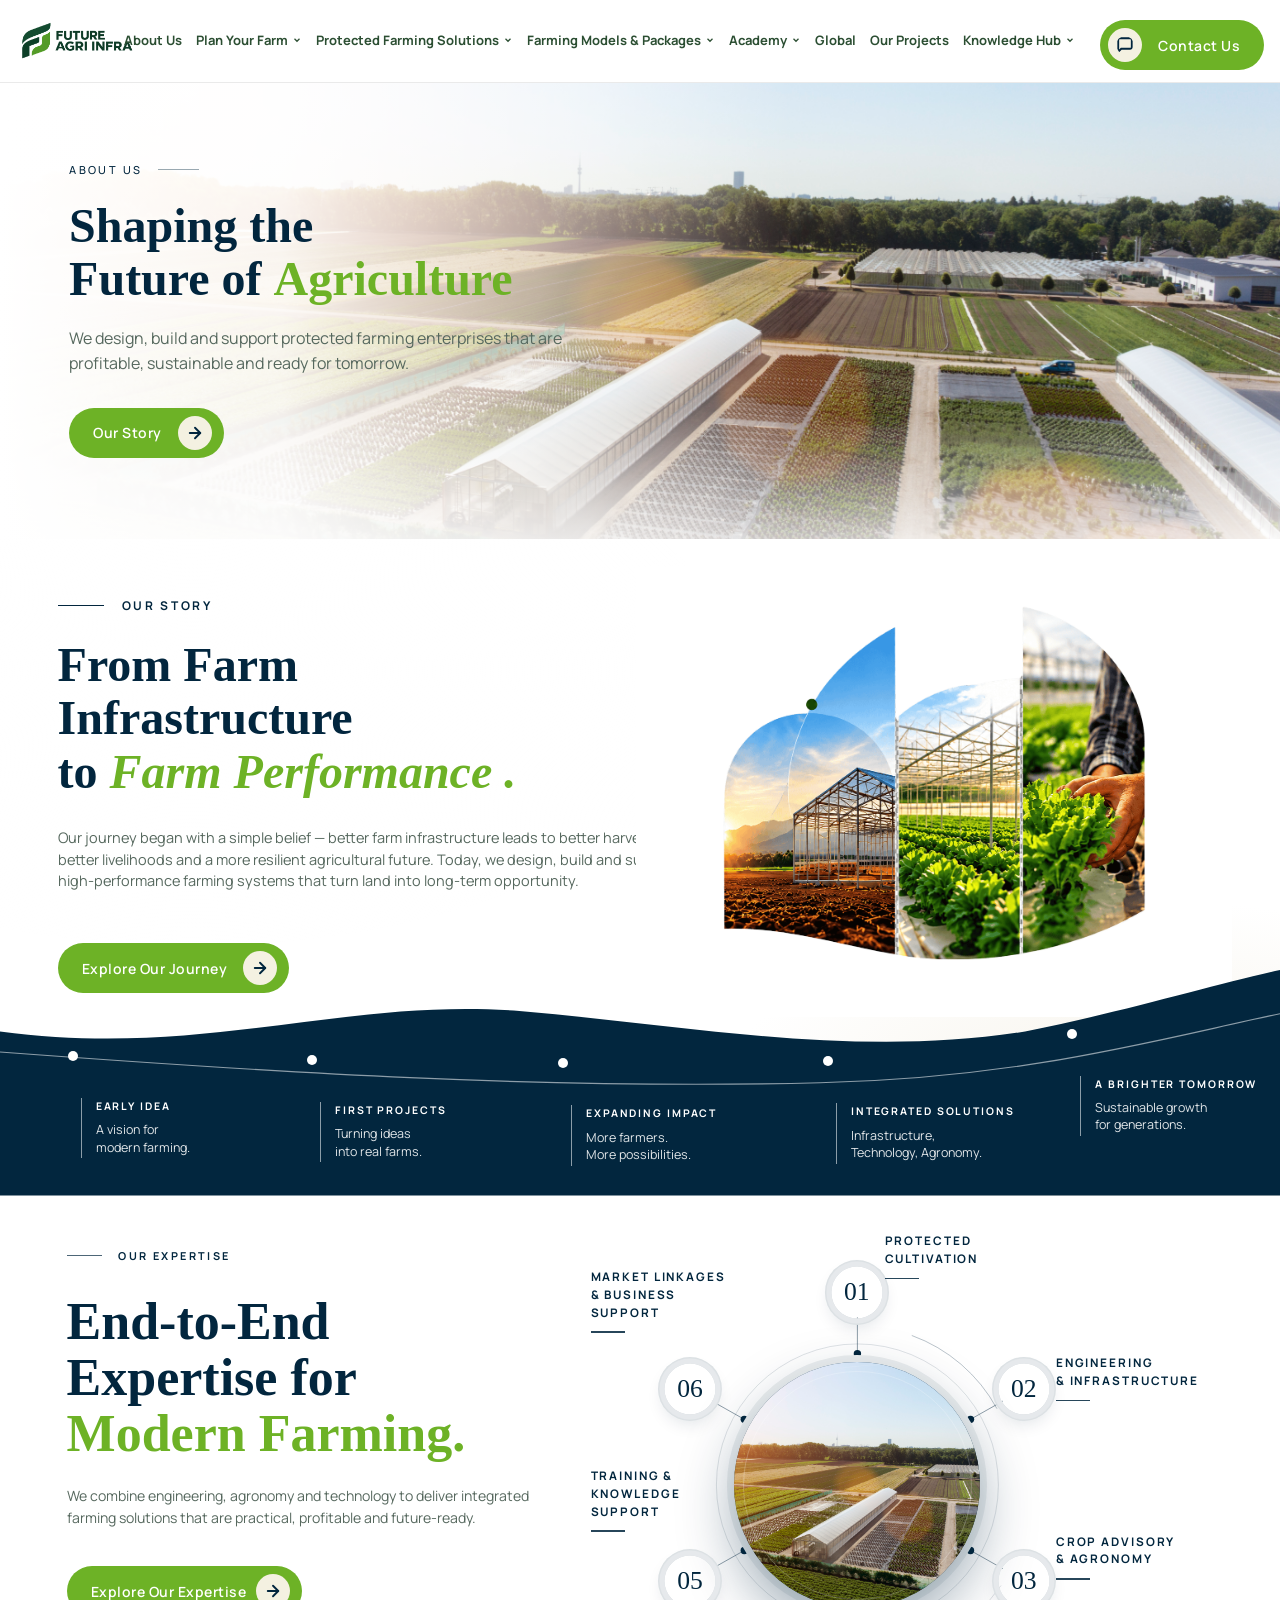
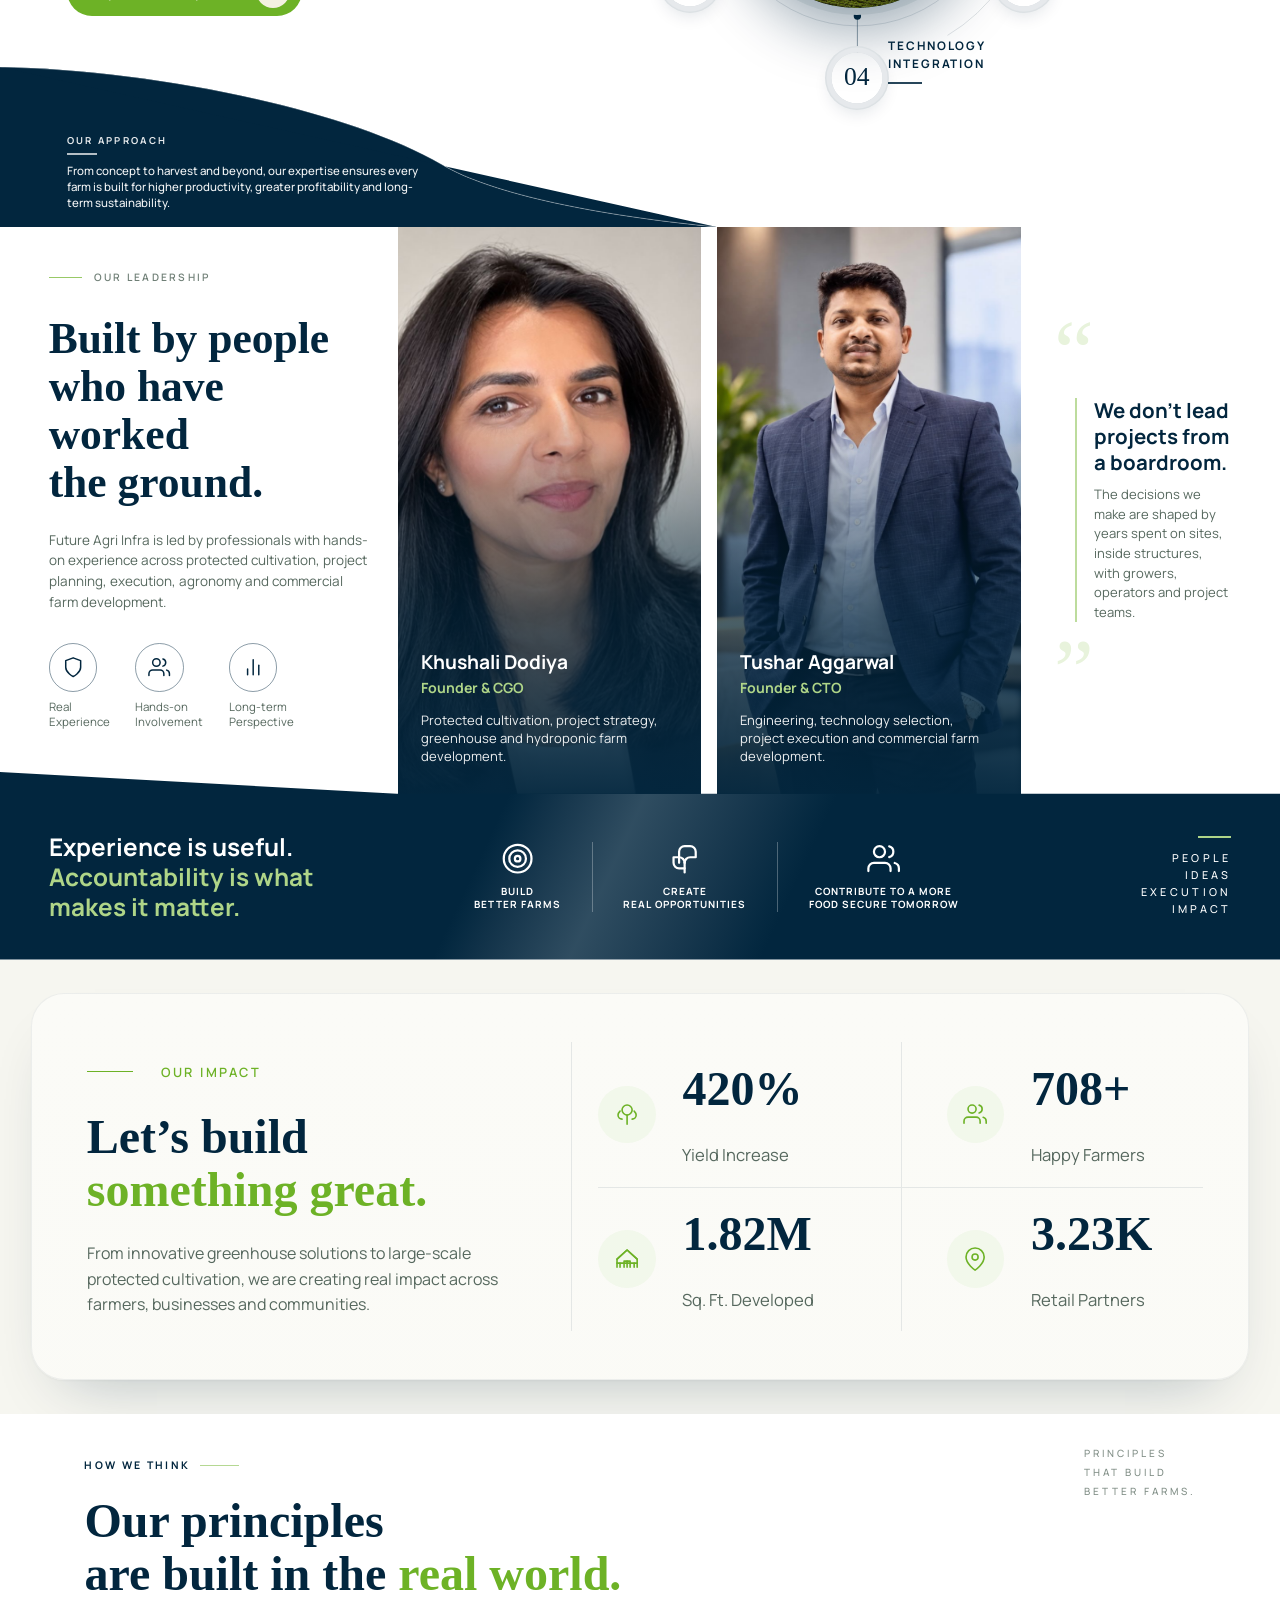
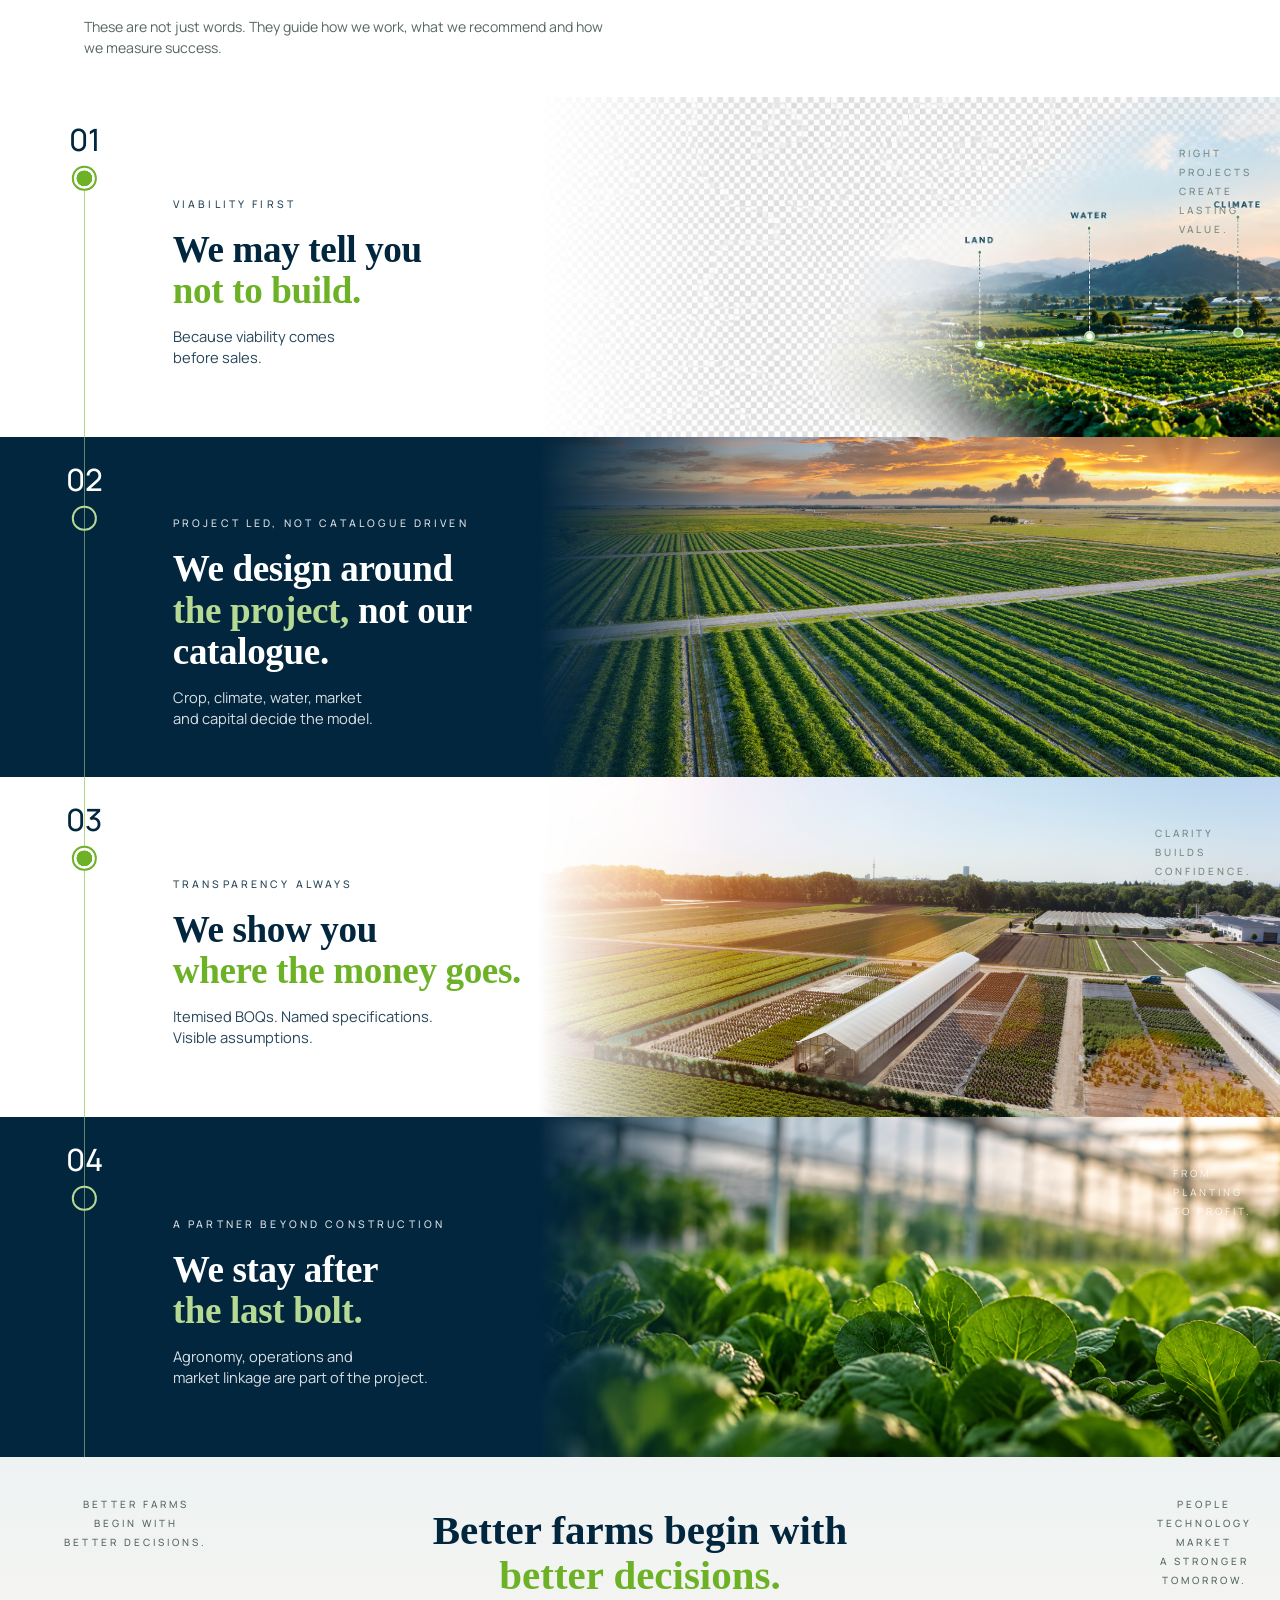
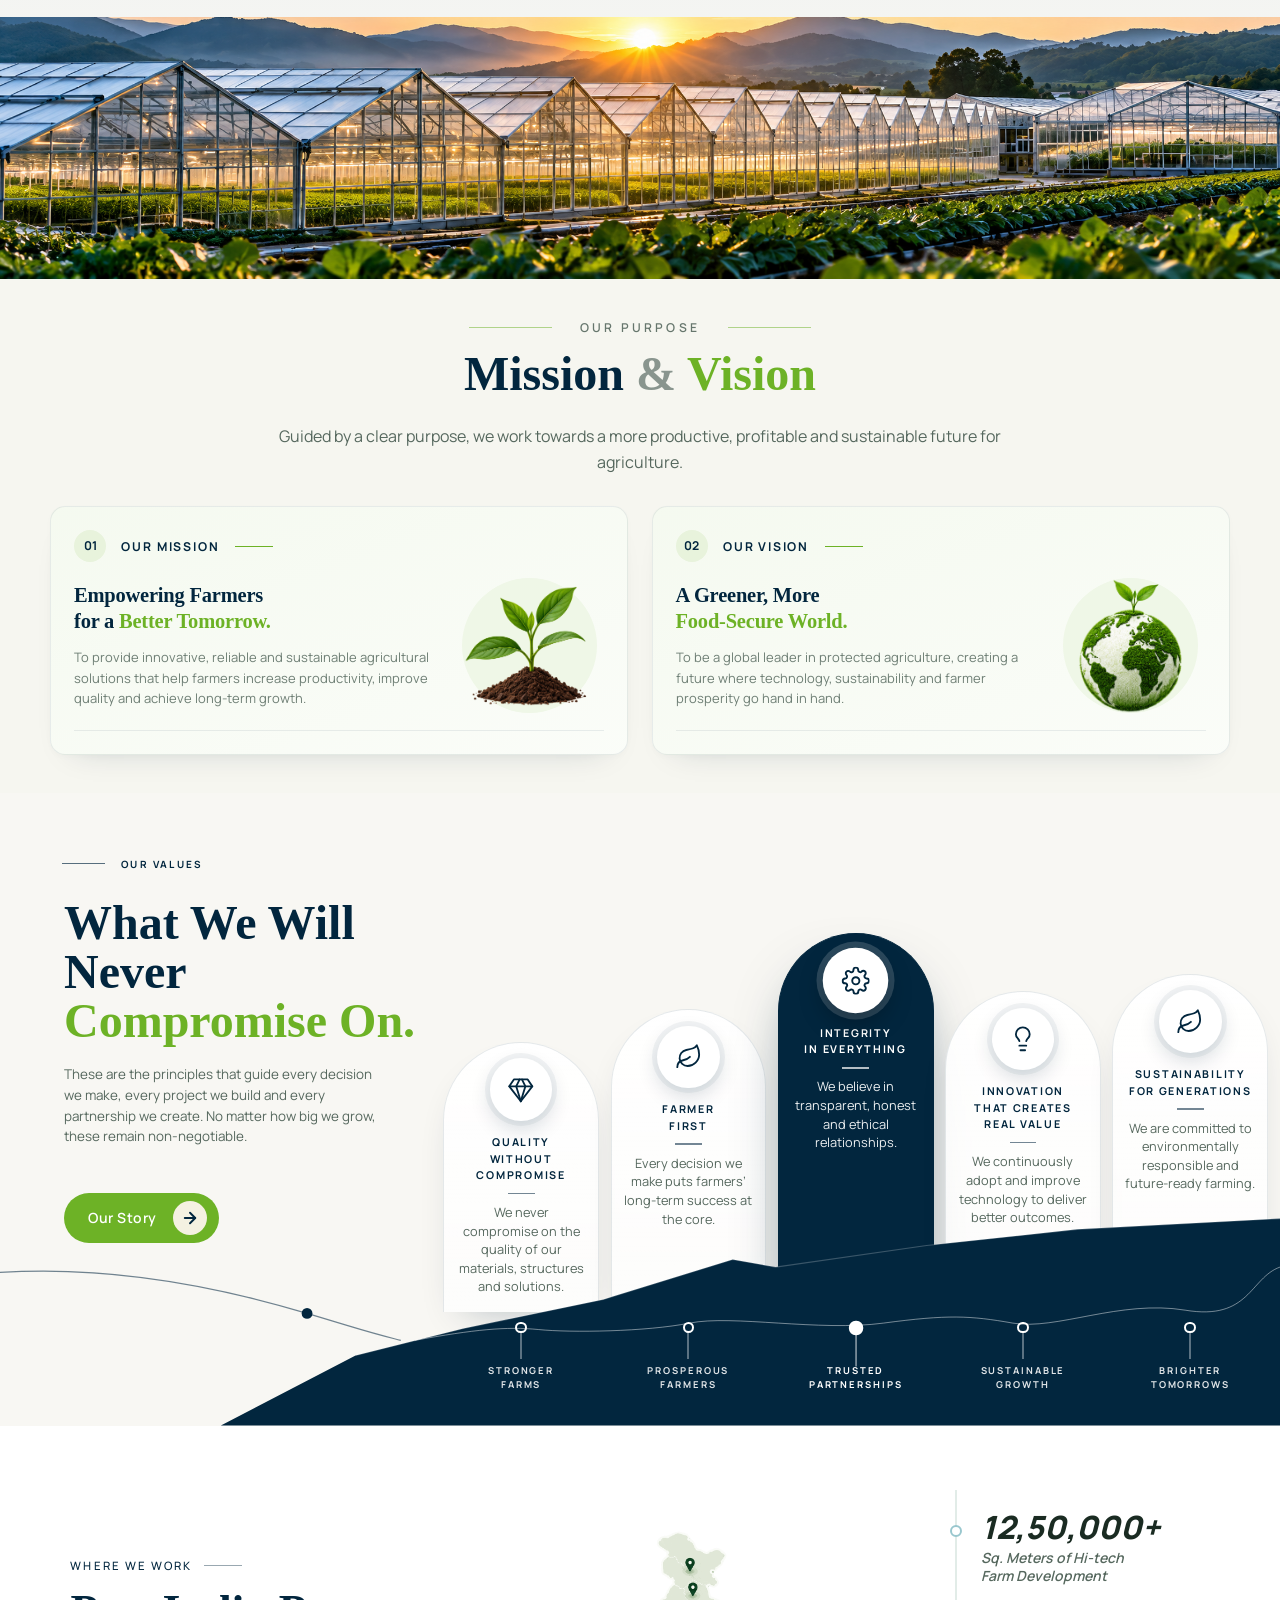
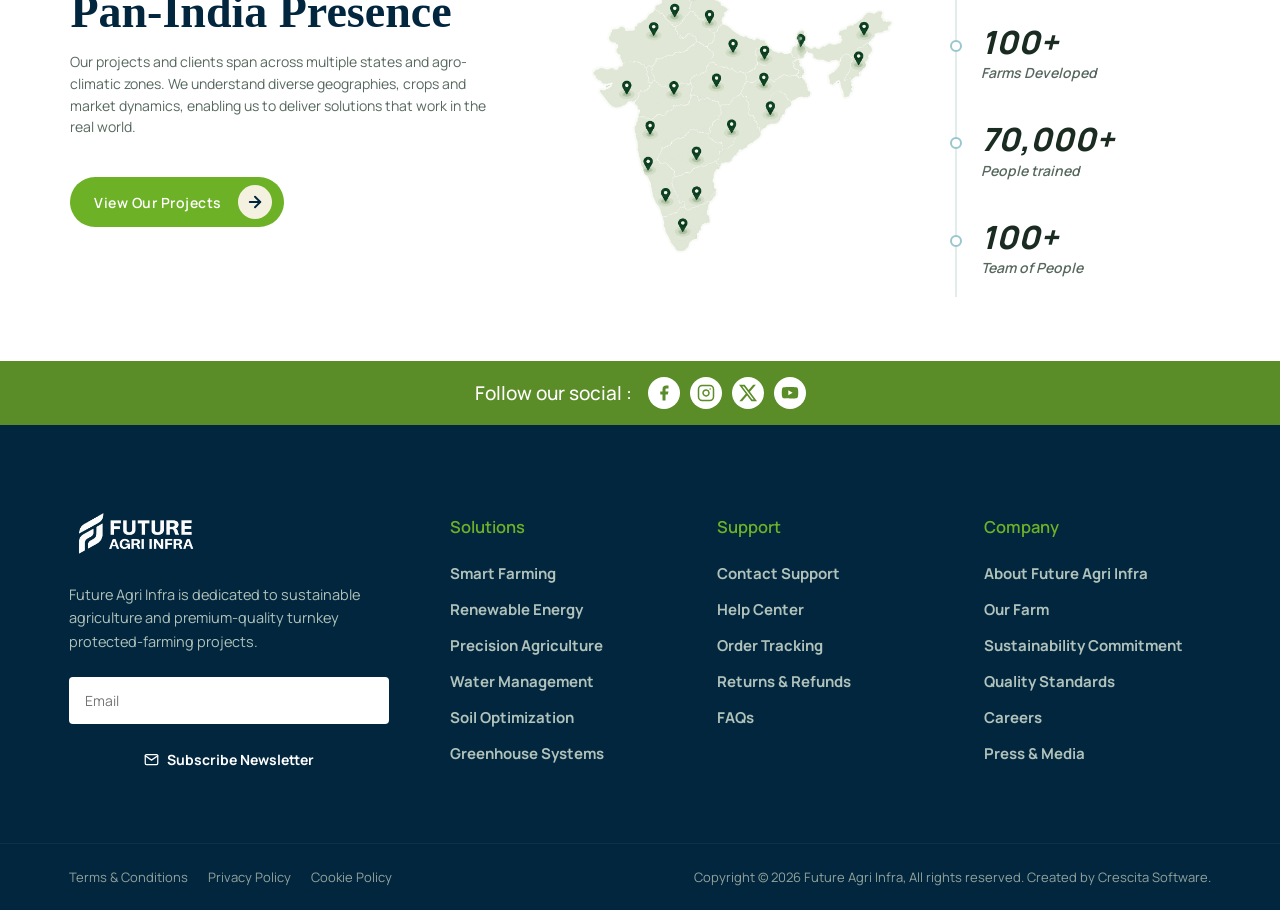
==== commit 3cb8f7f5: "Update Future Agri Infra website Co-authored-by: Copilot <223556219+Copilot@users.noreply.github.com" ====
--- a/about.html
+++ b/about.html
@@ -11,7 +11,8 @@
     href="https://fonts.googleapis.com/css2?family=DM+Serif+Display:ital@0;1&family=Manrope:wght@400;500;600;700&display=swap"
     rel="stylesheet">
 
-  <link rel="stylesheet" href="style.css?v=1.5">
+  <link rel="stylesheet" href="style.css?v=1.14">
+  <link rel="stylesheet" href="resstyle.css?v=1.15">
 </head>
 
 <body>
@@ -197,7 +198,7 @@
           <span class="fmab-eyebrow">About Us<i class="fmab-eyebrow__line"></i></span>
 
           <h1 class="fm-heading fmab__title">
-            Shaping the<br>Future of <span class="fmab__accent">Agriculture</span>
+            Shaping the<br>Future of <span class="fmdm__accent">Agriculture</span>
           </h1>
 
           <p class="fm-text fmab__text">
@@ -228,7 +229,7 @@
           <span class="fmos-eyebrow"><i class="fmos-eyebrow__line"></i> Our Story</span>
 
           <h1 class="fm-heading fmos__title">
-            From Farm <br> Infrastructure <br> to <em class="fmdm__accent"> Farm Performance </em>.
+            From Farm <br> Infrastructure <br> to <em class="fmdm__accent"> Farm Performance .</em>
           </h1>
 
           <p class="fm-text fmos__text">
@@ -341,31 +342,30 @@
               <circle cx="325" cy="300" r="214" stroke-opacity=".14" stroke-dasharray="90 1260"
                 transform="rotate(35 325 300)" />
             </g>
-            <circle cx="302" cy="152" r="4" fill="currentColor" />
-            <!-- connector line (node centre to dot on the big circle) + dot -->
+            <!-- Connector lines end at the outside edge of the central image. -->
             <g data-fmex-line="1">
-              <line x1="248" y1="115" x2="254" y2="159" />
-              <circle cx="254" cy="159" r="4.5" />
+              <line x1="325" y1="96" x2="325" y2="140" />
+              <circle cx="325" cy="140" r="4.5" />
             </g>
             <g data-fmex-line="2">
-              <line x1="142" y1="195" x2="184" y2="220" />
-              <circle cx="184" cy="220" r="4.5" />
+              <line x1="502" y1="198" x2="463" y2="220" />
+              <circle cx="463" cy="220" r="4.5" />
             </g>
             <g data-fmex-line="3">
-              <line x1="480" y1="202" x2="424" y2="224" />
-              <circle cx="424" cy="224" r="4.5" />
+              <line x1="502" y1="402" x2="463" y2="380" />
+              <circle cx="463" cy="380" r="4.5" />
             </g>
             <g data-fmex-line="4">
-              <line x1="105" y1="364" x2="177" y2="354" />
-              <circle cx="177" cy="354" r="4.5" />
+              <line x1="325" y1="504" x2="325" y2="460" />
+              <circle cx="325" cy="460" r="4.5" />
             </g>
             <g data-fmex-line="5">
-              <line x1="464" y1="383" x2="424" y2="357" />
-              <circle cx="424" cy="357" r="4.5" />
+              <line x1="148" y1="402" x2="187" y2="380" />
+              <circle cx="187" cy="380" r="4.5" />
             </g>
             <g data-fmex-line="6">
-              <line x1="303" y1="458" x2="301" y2="428" />
-              <circle cx="301" cy="428" r="4.5" />
+              <line x1="148" y1="198" x2="187" y2="220" />
+              <circle cx="187" cy="220" r="4.5" />
             </g>
           </svg>
 
@@ -389,60 +389,52 @@
           <span class="fmex-ghost" data-fmex-ghost aria-hidden="true"></span>
 
           <ol class="fmex-steps">
-            <li class="fmex-step" style="--nx:31.8%; --ny:12.7%; --lx:39%;   --ly:-1.4%;">
+            <li class="fmex-step" style="--nx:42.76%; --ny:10.98%; --lx:47.2%; --ly:-1.4%;">
               <button type="button" class="fmex-node" data-fmex-node="1" aria-pressed="false"
                 aria-label="01 Protected Cultivation"><span>01</span></button>
               <div class="fmex-label" data-fmex-label="1">
                 <h3 class="fmex-label__title">Protected<br>Cultivation</h3>
                 <i class="fmex-label__line"></i>
-                <p class="fmex-label__text">Greenhouse, polyhouse and climate-controlled farming solutions.</p>
               </div>
             </li>
-            <li class="fmex-step" style="--nx:14.1%; --ny:29.6%; --lx:-12%;  --ly:38.3%;">
+            <li class="fmex-step" style="--nx:69.54%; --ny:30.83%; --lx:74.7%; --ly:23.7%;">
               <button type="button" class="fmex-node" data-fmex-node="2" aria-pressed="false"
                 aria-label="02 Engineering and Infrastructure"><span>02</span></button>
               <div class="fmex-label" data-fmex-label="2">
                 <h3 class="fmex-label__title">Engineering<br>&amp; Infrastructure</h3>
                 <i class="fmex-label__line"></i>
-                <p class="fmex-label__text">Design, development and turnkey project execution for modern farms.</p>
               </div>
             </li>
-            <li class="fmex-step" style="--nx:68%;   --ny:31.8%; --lx:74.7%; --ly:30.7%;">
+            <li class="fmex-step" style="--nx:69.54%; --ny:70.52%; --lx:74.7%; --ly:60.5%;">
               <button type="button" class="fmex-node" data-fmex-node="3" aria-pressed="false"
                 aria-label="03 Crop Advisory and Agronomy"><span>03</span></button>
               <div class="fmex-label" data-fmex-label="3">
                 <h3 class="fmex-label__title">Crop Advisory<br>&amp; Agronomy</h3>
                 <i class="fmex-label__line"></i>
-                <p class="fmex-label__text">Scientific crop planning, cultivation support and yield optimisation.</p>
               </div>
             </li>
-            <li class="fmex-step" style="--nx:8.6%;  --ny:62.5%; --lx:-1%; --ly:72%;">
+            <li class="fmex-step" style="--nx:42.76%; --ny:90.37%; --lx:47.8%; --ly:82%;">
               <button type="button" class="fmex-node" data-fmex-node="4" aria-pressed="false"
                 aria-label="04 Technology Integration"><span>04</span></button>
               <div class="fmex-label" data-fmex-label="4">
                 <h3 class="fmex-label__title">Technology<br>Integration</h3>
                 <i class="fmex-label__line"></i>
-                <p class="fmex-label__text">Smart farming systems, automation and data-driven farm management.</p>
               </div>
             </li>
-            <li class="fmex-step" style="--nx:65.5%; --ny:68.4%; --lx:73.8%; --ly:62.8%;">
+            <li class="fmex-step" style="--nx:15.99%; --ny:70.52%; --lx:0%; --ly:47%;">
               <button type="button" class="fmex-node" data-fmex-node="5" aria-pressed="false"
                 aria-label="05 Training and Knowledge Support"><span>05</span></button>
               <div class="fmex-label" data-fmex-label="5">
                 <h3 class="fmex-label__title">Training &amp;<br>Knowledge Support</h3>
                 <i class="fmex-label__line"></i>
-                <p class="fmex-label__text">Capacity building for farmers, teams and agri-entrepreneurs through
-                  practical training.</p>
               </div>
             </li>
-            <li class="fmex-step" style="--nx:40.1%; --ny:84.1%; --lx:47.8%; --ly:79%;">
+            <li class="fmex-step" style="--nx:15.99%; --ny:30.83%; --lx:0%; --ly:6%;">
               <button type="button" class="fmex-node" data-fmex-node="6" aria-pressed="false"
                 aria-label="06 Market Linkages and Business Support"><span>06</span></button>
               <div class="fmex-label" data-fmex-label="6">
                 <h3 class="fmex-label__title">Market Linkages<br>&amp; Business Support</h3>
                 <i class="fmex-label__line"></i>
-                <p class="fmex-label__text">Advisory, market connections and ongoing handholding for long-term success.
-                </p>
               </div>
             </li>
           </ol>
@@ -1161,12 +1153,9 @@
     </footer>
   </div>
 
-  <script src="script.js?v=1.5"></script>
   <script src="https://cdnjs.cloudflare.com/ajax/libs/gsap/3.12.2/gsap.min.js"></script>
   <script src="https://cdnjs.cloudflare.com/ajax/libs/gsap/3.12.2/ScrollTrigger.min.js"></script>
-
-  <script src="home.js"></script>
-
+  <script src="script.js?v=1.6"></script>
 </body>
 
 </html>
--- a/style.css
+++ b/style.css
@@ -33,11 +33,12 @@
   --afm-text-lg: 1.125rem;
 
   --afm-heading-sm: clamp(1.8rem, 3vw, 2.8rem);
-  --afm-heading-md: clamp(30px, 4.2vw, 52px) !important;
+  --afm-heading-md: clamp(30px, 4.2vw, 52px);
   --afm-heading-lg: clamp(3rem, 6vw, 6rem);
 
   /* Shared desktop alignment rail for the page sections */
   --afm-section-rail: clamp(20px, 5.4vw, 88px);
+  --afm-content-inset: max(var(--afm-section-rail), calc((100% - 1400px) / 2));
 
   /* FMFP header typography */
   --fmfp-header-title-size: clamp(3.25rem, 5.3vw, 5.25rem);
@@ -62,50 +63,62 @@
   --fm-ink-sun: #f0a823;
   --fm-tint-market: #fde4d6;
   --fm-ink-market: #e8743b;
-  --fm-ink-gold: #a8741a;
+  --fm-ink-gold: #24db39;
   --fm-tint-rose: #fde3e3;
   --fm-ink-rose: #c53a3a;
   --fm-tint-peach: #fdf6ee;
   --fm-tint-peach-deep: #f8e3d1;
 
-
   /* Paragraph Legacy */
   --fm-text-size: 16px;
   --fm-text-line: var(--afm-body-line-height);
-}
-
-/* 
-.fm-cta-btn {
-  display: inline-flex;
-  align-items: center;
-  gap: 8px;
-  background-color: var(--fm-color-btn-bg);
-  color: var(--fm-color-btn-text) !important;
-  padding: 10px 20px;
-  border-radius: 999px;
-  font-weight: 600;
-  font-size: 13.5px;
-  text-decoration: none;
-  transition: background 0.15s ease, transform 0.15s ease;
-  border: none;
-  cursor: pointer;
-  white-space: nowrap;
-}
-
-.fm-cta-btn:hover {
-  background-color: var(--fm-color-btn-bg-hover);
-  transform: translateY(-1px);
-} */
-
-/* .fm-heading {
-  font-family: var(--afm-font-heading);
-  font-size: clamp(40px, 5vw, 64px);
-  font-weight: 500;
-  color: var(--fm-color-heading);
-  line-height: 1.1;
-  margin: 0 0 20px 0;
-  letter-spacing: -0.01em;
-} */
+
+  /* FAI contact page design tokens */
+  --fai-color-bg: var(--fm-bg-cream);
+  --fai-color-bg-soft: color-mix(in srgb, var(--fm-color-btn-bg) 7%, #fff);
+  --fai-color-surface: color-mix(in srgb, var(--fm-color-btn-bg) 10%, #fff);
+  --fai-color-glass: rgba(255, 255, 255, .72);
+  --fai-color-ink: var(--fm-color-heading);
+  --fai-color-ink-hover: var(--fm-color-btn-bg-hover);
+  --fai-color-text: var(--fm-color-text);
+  --fai-color-muted: color-mix(in srgb, var(--fm-color-text) 72%, #fff);
+  --fai-color-accent: var(--fm-color-btn-bg);
+  --fai-color-border: color-mix(in srgb, var(--fm-color-heading) 13%, transparent);
+  --fai-color-field: color-mix(in srgb, #fff 88%, var(--fm-bg-cream));
+  --fai-color-on-ink: #fff;
+  --fai-color-focus: color-mix(in srgb, var(--fm-color-btn-bg) 24%, transparent);
+  --fai-font-heading: var(--afm-font-heading);
+  --fai-font-body: var(--afm-font-sans);
+  --fai-fs-eyebrow: clamp(.68rem, .75vw, .78rem);
+  --fai-fs-h1: clamp(2.8rem, 5.4vw, 5.25rem);
+  --fai-fs-h2: clamp(2.35rem, 4.5vw, 4.25rem);
+  --fai-fs-h3: clamp(1.15rem, 1.7vw, 1.5rem);
+  --fai-fs-lead: clamp(1rem, 1.25vw, 1.2rem);
+  --fai-fs-body: 1rem;
+  --fai-fs-small: .875rem;
+  --fai-fw-regular: 400;
+  --fai-fw-medium: 500;
+  --fai-fw-bold: 700;
+  --fai-ls-tight: -.035em;
+  --fai-ls-wide: .18em;
+  --fai-lh-body: 1.65;
+  --fai-space-1: .5rem;
+  --fai-space-2: 1rem;
+  --fai-space-3: 1.5rem;
+  --fai-space-4: 2rem;
+  --fai-section-y: clamp(4rem, 8vw, 7.5rem);
+  --fai-radius-sm: .75rem;
+  --fai-radius-md: 1.25rem;
+  --fai-radius-lg: 2rem;
+  --fai-radius-pill: 999px;
+  --fai-shadow-card: 0 1.5rem 4rem -2rem rgba(2, 38, 62, .28);
+  --fai-btn-py: .9rem;
+  --fai-btn-px: 1.5rem;
+  --fai-btn-gap: .75rem;
+  --fai-btn-hover-lift: .125rem;
+  --fai-map-height: clamp(20rem, 40vw, 34rem);
+  --fai-glass-blur: 1rem;
+}
 
 .fm-text {
   font-family: var(--afm-font-sans);
@@ -137,7 +150,8 @@
 
 html {
   box-sizing: border-box;
-  overflow-x: hidden;
+  overflow-x: clip;
+  /* clip (not hidden) so position: sticky and GSAP pinning keep working */
   max-width: 100%;
 }
 
@@ -150,7 +164,7 @@
 body {
   margin: 0;
   padding: 0;
-  overflow-x: hidden;
+  overflow-x: clip;
   max-width: 100%;
   width: 100%;
 }
@@ -158,7 +172,7 @@
 .afm-scope {
   width: 100%;
   max-width: 100%;
-  overflow-x: hidden;
+  overflow-x: clip;
   /* Semantic Variables from Logo */
   --afm-primary: #5A8C27;
   /* Medium Bright Green */
@@ -177,7 +191,6 @@
   --afm-forest: var(--afm-secondary);
 
   --afm-leaf: var(--afm-primary);
-
 
   --afm-cream: #ffffff;
   --afm-ink: #1a2b22;
@@ -494,7 +507,7 @@
 .afm-mega__footer-link {
   font-size: 13px;
   font-weight: 700;
-  color: var(--afm-leaf-dark);
+  color: var(--afm-primary-dark);
   display: inline-flex;
   align-items: center;
   gap: 6px;
@@ -548,157 +561,11 @@
   transform: translateY(-6px) rotate(-45deg);
 }
 
-/* =========================== RESPONSIVE =========================== */
-
 .afm-menu__mobile-header {
   display: none;
 }
 
-
 /* Handling navbar items gracefully before mobile breakpoint */
-@media (max-width: 1440px) {
-  .afm-navbar .afm-menu__link {
-    font-size: 13.5px;
-    padding: 24px 7px;
-  }
-}
-
-@media (max-width: 1320px) {
-  .afm-navbar .afm-menu__link {
-    font-size: 13px;
-    padding: 24px 5px;
-  }
-
-  .afm-navbar {
-    padding: 0 16px;
-    gap: 10px;
-  }
-}
-
-@media (max-width: 1240px) {
-  .afm-menu {
-    display: none;
-  }
-
-  .afm-burger {
-    display: inline-flex;
-  }
-
-  .afm-topbar__cta,
-  .afm-navbar__actions .afm-btn-primary {
-    display: none;
-  }
-
-  .afm-scope.is-menu-open .afm-menu {
-    display: flex;
-    flex-direction: column;
-    align-items: stretch;
-    justify-content: flex-start;
-    position: fixed;
-    inset: 0 0 0 auto;
-    width: min(340px, 86vw);
-    height: 100vh;
-    background: #fff;
-    padding: 24px 18px 24px;
-    overflow-y: auto;
-    box-shadow: -20px 0 40px -16px rgba(11, 36, 29, 0.3);
-    z-index: 60;
-    gap: 2px;
-  }
-
-  .afm-menu__mobile-header {
-    display: flex;
-    justify-content: space-between;
-    align-items: center;
-    padding-bottom: 20px;
-    border-bottom: 1px solid var(--afm-line);
-    margin-bottom: 20px;
-    width: 100%;
-  }
-
-  .afm-menu__close {
-    background: transparent;
-    border: none;
-    color: var(--afm-ink);
-    cursor: pointer;
-    padding: 4px;
-    display: flex;
-    align-items: center;
-    justify-content: center;
-  }
-
-  .afm-menu__item {
-    width: 100%;
-  }
-
-  .afm-scope.is-menu-open .afm-menu__link {
-    width: 100%;
-    justify-content: space-between;
-    padding: 13px 10px;
-    border-bottom: none;
-    color: var(--afm-ink);
-  }
-
-  .afm-scope.is-menu-open .afm-menu__link.active {
-    border-bottom: none;
-    border-left: 3px solid var(--afm-leaf);
-  }
-
-  .afm-dropdown,
-  .afm-mega {
-    position: static;
-    transform: none !important;
-    width: 100%;
-    box-shadow: none;
-    border: none;
-    border-left: 2px solid var(--afm-leaf);
-    border-radius: 0;
-    margin: 0 0 0 10px;
-    padding: 0 0 0 14px;
-    max-height: 0;
-    opacity: 0;
-    visibility: hidden;
-    overflow: hidden;
-    transition: max-height 0.25s ease, padding 0.25s ease, margin 0.25s ease, opacity 0.2s ease, visibility 0.2s;
-  }
-
-  .afm-menu__item.is-open>.afm-dropdown,
-  .afm-menu__item.is-open>.afm-mega {
-    max-height: 1400px;
-    margin: 2px 0 6px 10px;
-    padding: 6px 0 6px 14px;
-    opacity: 1;
-    visibility: visible;
-  }
-
-  .afm-mega__grid {
-    grid-template-columns: 1fr;
-    gap: 18px;
-  }
-
-  .afm-mega__footer {
-    flex-direction: column;
-    align-items: flex-start;
-  }
-
-  .afm-scrim {
-    display: none;
-    position: fixed;
-    inset: 0;
-    background: rgba(11, 36, 29, 0.45);
-    z-index: 45;
-  }
-
-  .afm-scope.is-menu-open .afm-scrim {
-    display: block;
-  }
-}
-
-@media (max-width: 480px) {
-  .afm-topbar {
-    display: none;
-  }
-}
 
 /* ---------- Footer ---------- */
 .afm-ft {
@@ -874,29 +741,6 @@
   color: #fff;
 }
 
-@media (max-width: 1024px) {
-  .afm-ft__container {
-    grid-template-columns: repeat(2, 1fr);
-  }
-}
-
-@media (max-width: 640px) {
-  .afm-ft__container {
-    grid-template-columns: 1fr;
-  }
-
-  .afm-ft__bottom-container {
-    flex-direction: column;
-    text-align: center;
-  }
-
-  .afm-ft__legal {
-    justify-content: center;
-  }
-}
-
-
-
 /* ---------- FAQ Section ---------- */
 .afm-faq {
   padding: 100px 20px;
@@ -1026,23 +870,6 @@
   line-height: 1.6;
 }
 
-@media (max-width: 640px) {
-  .afm-faq__title {
-    font-size: 32px;
-  }
-
-  .afm-faq__question {
-    padding: 20px;
-    font-size: 16px;
-  }
-
-  .afm-faq__answer-inner {
-    padding: 0 20px 20px;
-  }
-}
-
-
-/* ---------- Responsive Hero Section ---------- */
 .afm-hero {
   position: relative;
   width: 100%;
@@ -1214,16 +1041,6 @@
   height: 80%;
   width: 1px;
   background: var(--afm-hero-glass-border);
-}
-
-@media (max-width: 1024px) {
-  .afm-hero__stats-bar {
-    border-radius: 24px;
-  }
-
-  .afm-hero__stats-item:not(:last-child)::after {
-    display: none;
-  }
 }
 
 .afm-hero__stats-item strong {
@@ -1380,51 +1197,6 @@
   stroke-linejoin: round;
 }
 
-/* Responsive */
-@media (max-width: 1024px) {
-  .afm-hero__container {
-    gap: 0px;
-    flex-direction: column;
-    align-items: flex-start;
-  }
-
-  .fm-text {
-    margin: 0 0 4px 0 !important;
-  }
-
-  .afm-hero__weather-card {
-    align-self: flex-end;
-    margin-top: -80px;
-  }
-
-  .afm-hero::before {
-    background: linear-gradient(to bottom right, var(--afm-hero-color-overlay-start) 0%, var(--afm-hero-color-overlay-end) 90%);
-  }
-}
-
-@media (max-width: 768px) {
-  .afm-hero {
-    padding-top: 120px;
-    /* Space for mobile nav */
-  }
-
-  .afm-hero__weather-card {
-    align-self: center;
-    margin-top: 0;
-    width: 100%;
-    max-width: 400px;
-  }
-
-  .afm-hero__stats-bar {
-    display: none;
-  }
-
-  .afm-hero__actions {
-    flex-direction: column;
-    align-items: flex-start;
-  }
-}
-
 /* ---------- Who We Are Section ---------- */
 .afm-wwa {
   background-color: var(--afm-cream);
@@ -1505,53 +1277,12 @@
   display: block;
 }
 
-/* Responsive */
-@media (max-width: 1024px) {
-  .afm-wwa__container {
-    gap: 40px;
-  }
-
-  .afm-wwa__content {
-    flex: 0 0 45%;
-  }
-
-  .afm-wwa__visual {
-    flex: 0 0 55%;
-  }
-}
-
-@media (max-width: 768px) {
-  .afm-wwa__container {
-    flex-direction: column;
-    text-align: left;
-  }
-
-  .afm-wwa__content {
-    flex: 1 1 100%;
-    max-width: 100%;
-  }
-
-  .afm-wwa__visual {
-    flex: 1 1 100%;
-    justify-content: flex-start;
-    margin-top: 20px;
-  }
-
-  .fm-heading {
-
-    font-size: 30px !important;
-
-  }
-}
-
 /* ---------- Our Farming Models Section ---------- */
-
 
 .fm-section {
   --fm-color-bg-light: #f2efe9;
   --fm-color-bg-dark: var(--afm-secondary-deep);
   --fm-color-eyebrow: #56685e;
-
 
   width: 100%;
   font-family: var(--afm-font-sans);
@@ -1602,12 +1333,10 @@
   font-weight: 600;
 }
 
-.fm-heading span {
+/* .fm-heading span {
   font-style: italic;
   font-weight: 400;
-}
-
-
+} */
 
 .fm-banner__actions {
   display: flex;
@@ -1639,14 +1368,13 @@
 .fm-banner__divider {
   width: 1px;
   height: 40px;
-  background-color: var(--fm-color-divider);
 }
 
 .fm-caption-stack {
   font-size: 11px;
   line-height: 1.6;
   letter-spacing: 0.1em;
-  color: var(--fm-color-body-text);
+  color: inherit;
   font-weight: 600;
 }
 
@@ -1873,64 +1601,6 @@
   display: block;
 }
 
-
-/* Responsive */
-@media (max-width: 1200px) {
-  .fm-card {
-    flex: 0 0 calc(25% - 15px);
-  }
-}
-
-@media (max-width: 1024px) {
-  .fm-banner {
-    flex-direction: column;
-  }
-
-  .fm-banner__image {
-    -webkit-mask-image: linear-gradient(to bottom, transparent 0%, black 20%);
-    mask-image: linear-gradient(to bottom, transparent 0%, black 20%);
-    height: 400px;
-  }
-
-  .fm-card {
-    flex: 0 0 calc(33.333% - 14px);
-  }
-}
-
-@media (max-width: 768px) {
-  .fm-banner__content {
-    padding: 60px 5% 40px;
-  }
-
-  .fm-banner__actions {
-    flex-direction: column;
-    align-items: flex-start;
-    gap: 16px;
-  }
-
-  .fm-banner__divider {
-    display: none;
-  }
-
-  .fm-card {
-    flex: 0 0 calc(60%);
-  }
-
-  .fm-carousel-header {
-    display: none;
-  }
-
-  .fm-carousel {
-    padding-top: 10px;
-  }
-}
-
-@media (max-width: 480px) {
-  .fm-card {
-    flex: 0 0 calc(85%);
-  }
-}
-
 /* ---------- Our Journey ---------- */
 .fmoj {
   --fmoj-wave-bg: #f4f8f5;
@@ -2151,159 +1821,6 @@
   max-width: 170px;
 }
 
-@media (max-width: 1199px) {
-  .fmoj__media {
-    left: 32%;
-  }
-
-  .fmoj__content {
-    max-width: 320px;
-  }
-
-  .fmoj-step__desc {
-    max-width: 140px;
-  }
-}
-
-@media (max-width: 991px) {
-  .fmoj {
-    min-height: auto;
-    padding-bottom: 32px;
-  }
-
-  .fmoj__swoosh {
-    height: 70px;
-    opacity: .8;
-  }
-
-  .fmoj__content {
-    max-width: 100%;
-    padding: 28px var(--fmoj-pad-x) 0;
-    text-align: left;
-  }
-
-  .fmoj__media {
-    position: relative;
-    inset: auto;
-    height: 260px;
-    margin: 24px 0 0;
-    left: 0;
-  }
-
-  .fmoj__wave {
-    display: none;
-  }
-
-  .fmoj-steps {
-    position: static;
-    grid-template-columns: repeat(3, 1fr);
-    row-gap: 28px;
-    padding: 28px var(--fmoj-pad-x) 0;
-  }
-
-  .fmoj-step {
-    transform: none !important;
-  }
-}
-
-@media (max-width: 767px) {
-  .fmoj__media {
-    clip-path: none !important;
-    -webkit-clip-path: none !important;
-    height: clamp(200px, 55vw, 260px);
-    margin: 24px 0 0;
-  }
-
-  .fmoj-panel--2,
-  .fmoj-panel--3,
-  .fmoj-panel--4 {
-    display: none !important;
-  }
-
-  .fmoj-panel--1 {
-    flex: 1 1 100% !important;
-    width: 100% !important;
-    margin-left: 0 !important;
-    clip-path: none !important;
-    -webkit-clip-path: none !important;
-    mask-image: none !important;
-    -webkit-mask-image: none !important;
-  }
-
-  .fmoj-panel--1 img {
-    width: 100%;
-    height: 100%;
-    object-fit: cover;
-    object-position: center 35%;
-  }
-}
-
-@media (max-width: 575px) {
-  .fmoj__media {
-    height: clamp(190px, 52vw, 240px);
-    clip-path: none !important;
-    -webkit-clip-path: none !important;
-  }
-
-  .fmoj-panel--2,
-  .fmoj-panel--3,
-  .fmoj-panel--4 {
-    display: none !important;
-  }
-
-  .fmoj-panel--1 {
-    flex: 1 1 100% !important;
-    width: 100% !important;
-    margin-left: 0 !important;
-    clip-path: none !important;
-    -webkit-clip-path: none !important;
-    mask-image: none !important;
-    -webkit-mask-image: none !important;
-  }
-
-  .fmoj__btn {
-    width: 100%;
-    justify-content: center;
-  }
-
-  .fmoj-steps {
-    grid-template-columns: repeat(2, 1fr);
-    row-gap: 20px;
-    column-gap: 15px;
-  }
-
-  .fmoj-step {
-    display: flex;
-    flex-direction: column;
-    align-items: center;
-    text-align: center;
-  }
-
-  .fmoj-step:nth-child(5) {
-    display: none;
-  }
-
-  .fmoj-step__icon {
-    margin-bottom: 12px;
-  }
-
-  .fmoj-eyebrow {
-    font-size: 11px;
-  }
-
-  .fmoj__text {
-    font-size: 14px;
-  }
-
-  .fmoj-step__title {
-    font-size: 15px;
-  }
-
-  .fmoj-step__desc {
-    font-size: 13px;
-  }
-}
-
 /* ---------- International Services ---------- */
 .fmis {
   --fmis-bar-bg: var(--afm-secondary-deep);
@@ -2561,473 +2078,12 @@
   line-height: 1.6;
 }
 
-@media (max-width: 1199px) {
-  .fmis-bar__inner {
-    grid-template-columns: auto 1fr;
-    row-gap: 18px;
-  }
-
-  .fmis-bar__tagline {
-    grid-column: 1 / -1;
-    border-left: 0;
-    padding-left: 0;
-    border-top: 1px solid var(--fmis-divider);
-    padding-top: 14px;
-    display: flex;
-    gap: 6px;
-    flex-wrap: wrap;
-  }
-
-  .fmis-bar__tagline br {
-    display: none;
-  }
-}
-
-@media (max-width: 991px) {
-  .fmis__hero {
-    height: auto;
-  }
-
-  .fmis__hero-top {
-    flex-direction: column;
-    padding-bottom: 24px;
-    gap: 32px;
-  }
-
-  .fmis__content {
-    max-width: 100%;
-  }
-
-  .fmis__globe {
-    width: 100%;
-    max-width: 400px;
-  }
-
-  .fmis__panels {
-    position: static;
-    display: grid;
-    grid-template-columns: repeat(2, 1fr);
-    gap: 3px;
-    height: auto;
-  }
-
-  .fmis-panel {
-    height: 230px;
-    margin-left: 0 !important;
-    -webkit-mask-image: none;
-    mask-image: none;
-  }
-
-  .fmis-bar__inner {
-    grid-template-columns: 1fr;
-  }
-
-  .fmis-bar__label {
-    border-right: 0;
-    padding-right: 0;
-  }
-
-  .fmis-bar__list {
-    grid-template-columns: repeat(3, 1fr);
-    row-gap: 22px;
-  }
-}
-
-@media (max-width: 575px) {
-  .fmis__panels {
-    grid-template-columns: 1fr;
-  }
-
-  .fmis-bar {
-    display: none !important;
-  }
-
-  .fmis-panel {
-    height: 190px;
-  }
-
-  .fmis-bar__list {
-    grid-template-columns: repeat(2, 1fr);
-  }
-
-  .fmis-eyebrow {
-    font-size: 10.5px;
-  }
-
-  .fmis__title br,
-  .fmis__text br {
-    display: none;
-  }
-
-  .fmis__text {
-    font-size: 14px !important;
-  }
-
-  .fmis-panel__title {
-    font-size: 11px;
-  }
-
-  .fmis-panel__text {
-    font-size: 12.5px;
-  }
-
-  .fmis-item__text {
-    font-size: 12.5px;
-  }
-}
-
-/* --- New Weather Card --- */
-.afm-hero__weather-card.nwc-card {
-  background: rgba(255, 255, 255, 0.98);
-  backdrop-filter: none;
-  -webkit-backdrop-filter: none;
-  border-radius: 24px;
-  padding: 32px;
-  box-shadow: 0 20px 40px rgba(0, 0, 0, 0.12);
-  width: 100%;
-  max-width: 580px;
-  color: #1a202c;
-  font-family: var(--afm-font-sans);
-  position: relative;
-  overflow: hidden;
-  border: none;
-}
-
-.afm-hero__weather-card.nwc-card::before {
-  display: none;
-}
-
-.nwc-header {
-  display: flex;
-  justify-content: space-between;
-  align-items: center;
-  font-size: 13px;
-  font-weight: 600;
-  margin-bottom: 16px;
-  color: #4a5568;
-}
-
-.nwc-live {
-  display: flex;
-  align-items: center;
-  gap: 8px;
-  color: #38a169;
-}
-
-.nwc-dot {
-  width: 8px;
-  height: 8px;
-  background-color: #38a169;
-  border-radius: 50%;
-  animation: nwcPulse 2s infinite;
-}
-
-@keyframes nwcPulse {
-  0% {
-    transform: scale(1);
-    opacity: 1;
-  }
-
-  50% {
-    transform: scale(1.5);
-    opacity: 0.5;
-  }
-
-  100% {
-    transform: scale(1);
-    opacity: 1;
-  }
-}
-
-.nwc-updated {
-  display: flex;
-  align-items: center;
-  gap: 6px;
-  background: #edf2f7;
-  padding: 6px 12px;
-  border-radius: 12px;
-}
-
-.nwc-updated svg {
-  width: 14px;
-  height: 14px;
-}
-
-.nwc-title-area {
-  display: flex;
-  justify-content: space-between;
-  align-items: flex-start;
-  margin-bottom: 8px;
-}
-
-.nwc-location {
-  font-family: var(--afm-font-heading);
-  font-size: 32px;
-  font-weight: 700;
-  color: #1a202c;
-  margin: 0;
-  line-height: 1.2;
-}
-
-.nwc-weather-icon {
-  display: flex;
-  flex-direction: column;
-  align-items: center;
-  gap: 4px;
-  font-size: 12px;
-  font-weight: 600;
-  color: #718096;
-}
-
-.nwc-weather-icon svg {
-  width: 32px;
-  height: 32px;
-}
-
-.nwc-subtitle {
-  display: flex;
-  align-items: center;
-  gap: 6px;
-  font-size: 14px;
-  color: #718096;
-  margin-bottom: 24px;
-  font-weight: 500;
-}
-
-.nwc-subtitle svg {
-  width: 16px;
-  height: 16px;
-}
-
-.nwc-metrics {
-  display: grid;
-  grid-template-columns: repeat(4, 1fr);
-  gap: 12px;
-  margin-bottom: 32px;
-}
-
-.nwc-metric {
-  border-radius: 16px;
-  padding: 16px;
-  display: flex;
-  flex-direction: column;
-  gap: 12px;
-}
-
-.nwc-metric svg {
-  width: 24px;
-  height: 24px;
-}
-
-.nwc-metric--yellow {
-  background: #fef3c7;
-}
-
-.nwc-metric--yellow svg {
-  color: #d97706;
-}
-
-.nwc-metric--yellow .nwc-val {
-  color: #1a202c;
-}
-
-.nwc-metric--red {
-  background: #fee2e2;
-}
-
-.nwc-metric--red svg {
-  color: #dc2626;
-}
-
-.nwc-metric--green {
-  background: #dcfce7;
-}
-
-.nwc-metric--green svg {
-  color: #16a34a;
-}
-
-.nwc-metric--blue {
-  background: #e0f2fe;
-}
-
-.nwc-metric--blue svg {
-  color: #0284c7;
-}
-
+/* --- Weather card: leftovers from the older, larger design that the compact block below does not redefine --- */
 .nwc-val {
-  font-size: 24px;
-  font-weight: 700;
-  display: flex;
   align-items: baseline;
-  gap: 2px;
-  color: #1a202c;
-}
-
-.nwc-val span {
-  font-size: 12px;
-  font-weight: 600;
-  color: #4a5568;
-}
-
-.nwc-lbl {
-  font-size: 12px;
-  color: #4a5568;
-  font-weight: 500;
-}
-
-.nwc-chart-header {
-  display: flex;
-  justify-content: space-between;
-  align-items: center;
-  margin-bottom: 16px;
-}
-
-.nwc-chart-title {
-  font-weight: 700;
-  font-size: 15px;
-  color: #1a202c;
-}
-
-.nwc-dropdown {
-  display: flex;
-  align-items: center;
-  gap: 6px;
-  font-size: 12px;
-  font-weight: 600;
-  padding: 6px 12px;
-  border-radius: 99px;
-  border: 1px solid #e2e8f0;
-  color: #4a5568;
-  cursor: pointer;
-}
-
-.nwc-dropdown svg {
-  width: 14px;
-  height: 14px;
-}
-
-.nwc-chart {
-  position: relative;
-  height: 160px;
-  margin-bottom: 24px;
-}
-
-.nwc-grid {
-  position: absolute;
-  inset: 0;
-  display: flex;
-  flex-direction: column;
-  justify-content: space-between;
-  pointer-events: none;
-}
-
-.nwc-grid-line {
-  border-bottom: 1px dashed #e2e8f0;
-  width: 100%;
-}
-
-.nwc-bars {
-  position: absolute;
-  inset: 0;
-  display: flex;
-  align-items: flex-end;
-  justify-content: space-between;
-  padding-bottom: 24px;
-  /* Space for labels */
-}
-
-.nwc-bar-col {
-  flex: 1;
-  display: flex;
-  flex-direction: column;
-  align-items: center;
-  justify-content: flex-end;
-  height: 100%;
-  gap: 8px;
-  position: relative;
-  z-index: 1;
-}
-
-.nwc-bar {
-  width: 20px;
-  background: linear-gradient(to top, #a7f3d0, #86efac);
-  border-radius: 4px;
-  transition: height 0.5s ease;
-}
-
-.nwc-bar-col span {
-  font-size: 11px;
-  color: #718096;
-  font-weight: 500;
-}
-
-.nwc-footer {
-  display: flex;
-  justify-content: space-between;
-  border-top: 1px solid #edf2f7;
-  padding-top: 20px;
-}
-
-.nwc-ft-item {
-  display: flex;
-  align-items: center;
-  gap: 10px;
-}
-
-.nwc-ft-item svg {
-  width: 20px;
-  height: 20px;
-  color: #4a5568;
-}
-
-.nwc-ft-item div {
-  display: flex;
-  flex-direction: column;
-}
-
-.nwc-ft-item strong {
-  font-size: 14px;
-  color: #1a202c;
-  font-weight: 700;
-}
-
-.nwc-ft-item span {
-  font-size: 12px;
-  color: #718096;
-}
-
-@media (max-width: 1024px) {
-  .afm-hero__weather-card.nwc-card {
-    max-width: 100%;
-  }
-}
-
-@media (max-width: 640px) {
-  .nwc-metrics {
-    grid-template-columns: repeat(2, 1fr);
-  }
-
-  .nwc-footer {
-    grid-template-columns: repeat(2, 1fr);
-    display: grid;
-    gap: 16px;
-  }
-
-  .afm-hero__weather-card.nwc-card {
-    padding: 24px;
-  }
-
-  .nwc-location {
-    font-size: 24px;
-  }
-
-  .nwc-bar {
-    width: 14px;
-  }
-}
-
-/* --- New Weather Card --- */
+}
+
+/* --- Weather card (compact design, final) --- */
 .afm-hero__weather-card.nwc-card {
   background: rgba(255, 255, 255, 0.98);
   backdrop-filter: none;
@@ -3349,32 +2405,6 @@
   color: #718096;
 }
 
-@media (max-width: 1024px) {
-  .afm-hero__weather-card.nwc-card {
-    max-width: 100%;
-  }
-}
-
-@media (max-width: 640px) {
-  .nwc-metrics {
-    grid-template-columns: repeat(2, 1fr);
-  }
-
-  .nwc-footer {
-    grid-template-columns: repeat(2, 1fr);
-    display: grid;
-    gap: 12px;
-  }
-
-  .afm-hero__weather-card.nwc-card {
-    padding: 20px;
-  }
-
-  .nwc-location {
-    font-size: 20px;
-  }
-}
-
 /* ---------- Academy & Training Section ---------- */
 .fmat-hero {
   --fmat-bar-bg: var(--afm-secondary-deep);
@@ -3612,7 +2642,6 @@
   opacity: 1;
 }
 
-
 .fmat-step__title {
   font-size: 12.5px;
   font-weight: 600;
@@ -3621,119 +2650,9 @@
   color: var(--fmat-bar-text);
 }
 
-/* Responsive */
-@media (max-width: 1199px) {
-  .fmat-hero__media {
-    width: 58%;
-  }
-
-  .fmat-hero__content {
-    max-width: 460px;
-  }
-
-  .fmat-path__inner {
-    grid-template-columns: 150px 1fr;
-    gap: 24px;
-  }
-
-  .fmat-step__title {
-    font-size: 12px;
-  }
-}
-
-@media (max-width: 991px) {
-  .fmat-hero__media {
-    position: relative;
-    width: 100%;
-    height: 340px;
-    order: -1;
-    -webkit-mask-image: linear-gradient(to bottom, #000 60%, transparent 100%);
-    mask-image: linear-gradient(to bottom, #000 60%, transparent 100%);
-  }
-
-  .fmat-hero {
-    min-height: auto;
-  }
-
-  .fmat-hero__content {
-    max-width: 100%;
-  }
-
-  .fmat-hero__text {
-    max-width: 560px;
-  }
-
-  .fmat-hero__next {
-    display: none;
-  }
-
-  .fmat-path__inner {
-    grid-template-columns: 1fr;
-    gap: 18px;
-  }
-
-  .fmat-path__steps {
-    overflow-x: auto;
-    grid-auto-flow: column;
-    grid-auto-columns: 150px;
-    grid-template-columns: none;
-    scroll-snap-type: x mandatory;
-    padding-bottom: 8px;
-    scrollbar-width: none;
-  }
-
-  .fmat-step {
-    scroll-snap-align: start;
-  }
-
-  .fmat-path__steps::before {
-    right: 0;
-    width: calc(150px * 6);
-  }
-}
-
-@media (max-width: 575px) {
-  .fmat-hero__media {
-    height: 240px;
-  }
-
-  .fmat-hero__btn {
-    width: 100%;
-    justify-content: center;
-  }
-
-  .fmat-stats {
-    flex-wrap: wrap;
-    row-gap: 18px;
-  }
-
-  .fmat-stats__item {
-    padding: 0 16px;
-  }
-
-  .fmat-path__steps {
-    grid-auto-columns: 130px;
-  }
-
-  .fmat-hero__text {
-    font-size: 14.5px;
-  }
-
-  .fmat-stats__item strong {
-    font-size: 18px;
-  }
-
-  .fmat-stats__item span {
-    font-size: 11px;
-  }
-
-  .fmat-step__title {
-    font-size: 12px;
-  }
-}
-
 /* --- Button Arrow Circle Styles --- */
 
+/* Final .fm-cta-btn sizing. Must stay AFTER the section button rules (.fmat-hero__btn etc.) that it overrides. */
 .fm-cta-btn {
   margin-top: 15px;
   margin-bottom: 7px;
@@ -3787,8 +2706,6 @@
   padding: 8px 24px 8px 8px !important;
 }
 
-
-
 .fmab__btn-arrow {
   display: grid;
   place-items: center;
@@ -3810,10 +2727,6 @@
   border-radius: 0;
 }
 
-
-
-
-
 .fmwg .fmwg__btn-arrow {
   width: 60px;
   height: 60px;
@@ -3826,14 +2739,6 @@
   background: transparent;
   color: inherit;
   border-radius: 0;
-}
-
-@media (max-width: 575px) {
-
-  .fmwg .fmwg__btn-arrow {
-    width: 52px;
-    height: 52px;
-  }
 }
 
 /* --- Fade Up Animation --- */
@@ -4105,7 +3010,7 @@
   display: flex;
   align-items: center;
   gap: 12px;
-  margin-bottom: 24px;
+  margin-bottom: 10px;
 }
 
 .sfs-panel-num {
@@ -4134,7 +3039,7 @@
 
 .sfs-panel-desc {
   font-size: 16px;
-  color: var(--fm-color-body-text);
+  color: inherit;
   line-height: 1.6;
   max-width: 500px;
   margin: 13px 0 26px 0;
@@ -4144,7 +3049,7 @@
   display: grid;
   grid-template-columns: 1fr 1fr;
   gap: 28px 20px;
-  margin-bottom: 48px;
+  margin-bottom: 30px;
 }
 
 .sfs-feature {
@@ -4236,150 +3141,6 @@
   .sfs-cta,
   .sfs-divider {
     transition: none;
-  }
-}
-
-@media (max-width: 1199px) {
-  .sfs-panel-left {
-    padding: 32px 40px;
-  }
-
-  .sfs-tab-icon {
-    width: 38px;
-    height: 38px;
-  }
-
-  .sfs-tab {
-    padding: 8px 12px;
-  }
-}
-
-@media (max-width: 991px) {
-  .sfs-tab-bar {
-    overflow-x: auto;
-    scroll-snap-type: x proximity;
-    scrollbar-width: none;
-  }
-
-  .sfs-tab-bar::-webkit-scrollbar {
-    display: none;
-  }
-
-  .sfs-nav {
-    display: flex;
-    justify-content: center;
-    gap: 12px;
-    margin-top: 20px;
-  }
-
-  .sfs-tab {
-    min-width: 190px;
-    scroll-snap-align: center;
-  }
-
-  .sfs-panel-left {
-    flex: 0 0 50%;
-  }
-
-  .sfs-panel-right {
-    flex: 0 0 50%;
-  }
-}
-
-@media (max-width: 767px) {
-  .sfs-tab-bar {
-    border-radius: 20px;
-  }
-
-  .sfs-tab.sfs-is-active {
-    border-radius: 20px;
-  }
-
-  .sfs-tab {
-    min-width: 0;
-    width: 100%;
-    justify-content: center;
-    gap: 14px;
-    padding: 12px 20px;
-  }
-
-  .sfs-tab-content {
-    flex-direction: row;
-    align-items: center;
-    gap: 6px;
-  }
-
-  .sfs-tab-label {
-    font-size: 16px;
-    white-space: nowrap;
-  }
-
-  .sfs-tab-label br {
-    display: inline;
-    content: '';
-  }
-
-  .sfs-tab-label br::before {
-    content: ' ';
-  }
-
-  .sfs-tab-num {
-    font-size: 13px;
-  }
-
-  .sfs-tab:not(.sfs-is-active) {
-    display: none;
-  }
-
-  .sfs-divider {
-    display: none;
-  }
-
-  .sfs-panel {
-    flex-direction: column;
-  }
-
-  .sfs-panel-right {
-    order: -1;
-    flex: none;
-    height: 240px;
-    width: 100%;
-  }
-
-  .sfs-image {
-    clip-path: ellipse(150% 100% at 50% 0%);
-  }
-
-  .sfs-image-gradient {
-    display: none;
-  }
-
-  .sfs-panel-left {
-    padding: 24px 20px;
-  }
-
-  .sfs-features {
-    display: none;
-  }
-
-  .sfs-cta {
-    align-self: center;
-  }
-}
-
-@media (max-width: 480px) {
-  .sfs-h2 {
-    font-size: 28px;
-  }
-
-  .sfs-panel-desc {
-    font-size: 13.5px;
-  }
-
-  .sfs-tab-icon,
-  .sfs-feature-icon {
-    width: 40px;
-    height: 40px;
   }
 }
 
@@ -4848,157 +3609,6 @@
 }
 
 /* 6. RESPONSIVE */
-@media (max-width: 1199px) {
-  .fmdm {
-    --fmdm-pad-x: clamp(20px, 6vw, 72px);
-  }
-
-  .fmdm-card.is-active {
-    flex-grow: 1.6;
-  }
-
-  .fmdm-foot {
-    grid-template-columns: 1fr auto;
-    row-gap: 18px;
-  }
-
-  .fmdm-foot__actions {
-    grid-column: 1 / -1;
-    justify-content: flex-start;
-  }
-}
-
-@media (max-width: 991px) {
-  .fmdm {
-    --fmdm-card-h: 200px;
-    --fmdm-card-h-active: 370px;
-  }
-
-  .fmdm__stage {
-    padding: 30px 0;
-    margin-top: 0;
-  }
-
-  .fmdm__head {
-    padding-top: 20px;
-    max-width: 100%;
-  }
-
-  .fmdm__viewport {
-    padding: 0;
-    overflow-x: auto;
-    scroll-snap-type: x mandatory;
-    scrollbar-width: none;
-    -webkit-overflow-scrolling: touch;
-  }
-
-  .fmdm__viewport::-webkit-scrollbar {
-    display: none;
-  }
-
-  .fmdm__track {
-    width: max-content;
-    padding: 0 20px;
-    gap: 14px;
-  }
-
-  .fmdm-card {
-    flex: 0 0 240px;
-    scroll-snap-align: center;
-  }
-
-  .fmdm-card.is-active {
-    flex: 0 0 290px;
-  }
-
-  .fmdm-foot {
-    grid-template-columns: 1fr;
-    justify-items: start;
-    padding: 20px;
-  }
-
-  .fmdm-nav {
-    justify-self: center;
-  }
-}
-
-@media (max-width: 575px) {
-  .fmdm {
-    --fmdm-card-h: 190px;
-    --fmdm-card-h-active: 400px;
-  }
-
-  .fmdm-eyebrow {
-    font-size: 11px;
-  }
-
-  .fmdm__text {
-    font-size: 13.5px;
-  }
-
-  .fmdm-card__name {
-    font-size: 14px;
-  }
-
-  .fmdm-card__desc {
-    font-size: 11.5px;
-  }
-
-  .fmdm-card__title {
-    font-size: 17px;
-  }
-
-  .fmdm-foot__help {
-    display: none !important;
-  }
-
-  .fmdm-stat strong {
-    font-size: 14px;
-  }
-
-  .fmdm-stat span span,
-  .fmdm-stat div>span {
-    font-size: 11.5px;
-  }
-
-  .fmdm-card {
-    flex: 0 0 62vw;
-  }
-
-  .fmdm-card.is-active {
-    flex: 0 0 78vw;
-  }
-
-  .fmdm-card__cta {
-    white-space: normal;
-    text-align: left;
-    padding-left: 16px !important;
-    gap: 10px;
-  }
-
-  .fmdm-foot__actions {
-    flex-direction: column;
-    align-items: stretch;
-    width: 100%;
-    gap: 14px;
-  }
-
-  .fmdm-foot__cta {
-    width: 100%;
-    justify-content: center;
-  }
-
-  .fmdm-foot__compare {
-    border-left: 0;
-    padding-left: 0;
-    max-width: none;
-    justify-content: center;
-  }
-
-  .fmdm-foot__copy span {
-    max-width: none;
-  }
-}
 
 @media (prefers-reduced-motion: reduce) {
 
@@ -5070,7 +3680,7 @@
   max-width: 360px;
   font-size: clamp(13.5px, 1.05vw, 16px);
   line-height: 1.55;
-  margin-bottom: clamp(24px, 4vw, 64px);
+  margin-bottom: clamp(24px, 4vw, 30px);
 }
 
 .fmld-points {
@@ -5333,185 +3943,6 @@
   height: 2px;
   margin: 0 0 12px auto;
   background: color-mix(in srgb, var(--fm-color-btn-bg) 55%, #fff);
-}
-
-@media (max-width: 1199px) {
-  .fmld__top {
-    grid-template-columns: minmax(0, .7fr) minmax(0, 1fr) minmax(0, .5fr);
-  }
-
-  .fmld-bar {
-    grid-template-columns: minmax(0, 1fr) minmax(0, 1.6fr);
-    row-gap: 20px;
-  }
-
-  .fmld-bar__cap {
-    display: none;
-  }
-}
-
-@media (max-width: 991px) {
-  .fmld__top {
-    grid-template-columns: 1fr;
-  }
-
-  .fmld__left {
-    padding: 32px clamp(20px, 3.8vw, 64px) 28px;
-  }
-
-  .fmld__title br {
-    display: none;
-  }
-
-  .fmld__text {
-    max-width: 560px;
-    margin-bottom: 26px;
-  }
-
-  .fmld-points {
-    margin-top: 0;
-  }
-
-  .fmld__media {
-    width: 100%;
-  }
-
-  .fmld-person__name {
-    font-size: clamp(16px, 2.6vw, 22px);
-  }
-
-  .fmld-person__role {
-    font-size: clamp(12px, 1.8vw, 15px);
-  }
-
-  .fmld-person__text {
-    font-size: clamp(11.5px, 1.7vw, 14px);
-  }
-
-  .fmld-quote {
-    padding: 32px clamp(20px, 3.8vw, 64px) 36px calc(clamp(20px, 3.8vw, 64px) + 44px);
-  }
-
-  .fmld-quote__mark--open {
-    left: clamp(20px, 3.8vw, 64px);
-    top: 14px;
-  }
-
-  .fmld-quote__mark--close {
-    display: none;
-  }
-
-  .fmld-quote__title {
-    font-size: 22px;
-  }
-
-  .fmld-quote__text {
-    font-size: 14.5px;
-  }
-
-  .fmld-bar {
-    clip-path: none;
-    margin-top: 0;
-    padding: 32px clamp(20px, 3.8vw, 64px);
-    grid-template-columns: 1fr;
-    row-gap: 26px;
-  }
-
-  .fmld-bar__lead {
-    font-size: clamp(22px, 3.6vw, 30px);
-  }
-
-  .fmld-bar__list {
-    justify-content: flex-start;
-    grid-template-columns: repeat(3, 1fr);
-  }
-
-  .fmld-bar__item:first-child {
-    padding-left: 0;
-    align-items: flex-start;
-    text-align: left;
-  }
-
-  .fmld-bar__label {
-    font-size: 11px;
-  }
-}
-
-@media (max-width: 767px) {
-  .fmld__media {
-    width: 100%;
-    height: auto;
-  }
-
-  .fmld-people {
-    grid-template-columns: 1fr;
-    gap: 16px;
-    padding: 0 clamp(20px, 3.8vw, 64px);
-  }
-
-  .fmld-person {
-    border-radius: 12px;
-    min-height: 400px;
-  }
-
-  .fmld-person__info {
-    padding: 20px;
-  }
-
-  .fmld-person__name {
-    font-size: 18px;
-  }
-
-  .fmld-person__role {
-    font-size: 13.5px;
-  }
-
-  .fmld-person__text {
-    font-size: 13.5px;
-  }
-
-  .fmld-points {
-    gap: 16px;
-    flex-wrap: wrap;
-  }
-
-  .fmld-bar__list {
-    grid-template-columns: 1fr;
-    row-gap: 18px;
-  }
-
-  .fmld-bar__item {
-    flex-direction: row;
-    text-align: left;
-    gap: 14px;
-    padding: 0 !important;
-    border-left: 0 !important;
-    align-items: center;
-  }
-
-  .fmld-bar__label br {
-    display: none;
-  }
-
-  .fmld-eyebrow {
-    font-size: 11px;
-  }
-
-  .fmld__text {
-    font-size: 14.5px;
-  }
-
-  .fmld-point__label {
-    font-size: 12.5px;
-  }
-
-  .fmld-quote__title {
-    font-size: 20px;
-  }
-
-  .fmld-bar__lead {
-    font-size: 22px;
-  }
 }
 
 /* ===================================================================
@@ -5666,7 +4097,7 @@
   flex-direction: column;
   align-items: center;
   text-align: center;
-  padding: clamp(14px, 1.9vw, 30px) 8% 0;
+  padding: clamp(14px, 1.9vw, 30px) clamp(8px, .9vw, 14px) 0;
   background: linear-gradient(to bottom, rgba(255, 255, 255, .95), rgba(255, 255, 255, .7));
   border: 1px solid color-mix(in srgb, var(--fm-color-heading) 10%, transparent);
   border-bottom: 0;
@@ -5725,6 +4156,7 @@
 }
 
 .fmvl-card__text {
+  width: 100%;
   margin: 0;
   font-family: var(--afm-font-sans);
   font-size: clamp(10px, 1vw, 14.5px);
@@ -5839,288 +4271,6 @@
   display: none;
 }
 
-@media (max-width: 1099px) {
-  .fmvl {
-    aspect-ratio: auto;
-    padding: 36px 0 0;
-  }
-
-  .fmvl-mount {
-    display: none;
-  }
-
-  .fmvl__left {
-    position: static;
-    width: auto;
-    padding: 0 clamp(20px, 5vw, 48px) 28px;
-  }
-
-  .fmvl__title br:nth-of-type(2) {
-    display: none;
-  }
-
-  .fmvl__text {
-    max-width: 560px;
-    font-size: 14.5px;
-    margin-bottom: 24px;
-  }
-
-  .fmvl__stage {
-    position: relative;
-    left: auto;
-    right: auto;
-    top: auto;
-    bottom: auto;
-  }
-
-  .fmvl-cards {
-    position: static;
-    display: flex;
-    align-items: stretch;
-    gap: 14px;
-    overflow-x: auto;
-    scroll-snap-type: x mandatory;
-    padding: 28px clamp(20px, 5vw, 48px) 0;
-    scrollbar-width: none;
-    -webkit-overflow-scrolling: touch;
-  }
-
-  .fmvl-cards::-webkit-scrollbar {
-    display: none;
-  }
-
-  .fmvl-card {
-    flex: 0 0 clamp(210px, 30vw, 250px);
-    height: auto;
-    padding: 26px 18px 30px;
-    scroll-snap-align: center;
-    border-bottom: 1px solid color-mix(in srgb, var(--fm-color-heading) 10%, transparent);
-  }
-
-  .fmvl-card.is-active {
-    transform: none;
-  }
-
-  .fmvl-card__icon {
-    width: 58px;
-    margin-bottom: 18px;
-  }
-
-  .fmvl-card__title {
-    font-size: 11.5px;
-  }
-
-  .fmvl-card__text {
-    font-size: 13.5px;
-  }
-
-  .fmvl-arrows {
-    display: flex;
-    justify-content: center;
-    gap: 16px;
-    margin-top: 32px;
-    padding-bottom: 32px;
-  }
-
-  .fmvl-arrow {
-    display: grid;
-    place-items: center;
-    width: clamp(42px, 3.4vw, 54px);
-    height: clamp(42px, 3.4vw, 54px);
-    aspect-ratio: 1;
-    border-radius: 50%;
-    padding: 0;
-    cursor: pointer;
-    background: transparent;
-    transition: background-color .3s ease, border-color .3s ease, color .3s ease, transform .3s ease, box-shadow .3s ease;
-  }
-
-  .fmvl-arrow svg {
-    width: 40%;
-    height: 40%;
-  }
-
-  .fmvl-arrow--prev {
-    border: 1px solid var(--fm-color-btn-bg, #7bc242) !important;
-    background: transparent !important;
-    color: var(--fm-color-btn-bg, #7bc242) !important;
-  }
-
-  .fmvl-arrow--next {
-    border: 1px solid var(--fm-color-btn-bg, #7bc242) !important;
-    background: var(--fm-color-btn-bg, #7bc242) !important;
-    color: #fff !important;
-  }
-
-  .fmvl-arrow:hover {
-    transform: translateY(-2px);
-    box-shadow: 0 10px 20px -8px rgba(1, 17, 66, 0.45);
-  }
-
-  .fmvl-arrow--prev:hover {
-    background: var(--fm-color-btn-bg, #7bc242) !important;
-    color: #fff !important;
-  }
-
-  .fmvl-flow {
-    position: static;
-    margin-top: 0;
-    padding: 40px clamp(20px, 5vw, 48px) 36px;
-    background: var(--fm-color-heading);
-    border-radius: 28px 28px 0 0;
-    grid-template-columns: repeat(5, 1fr);
-    column-gap: 12px;
-    margin-top: 28px;
-  }
-
-  .fmvl-flow__label {
-    font-size: 10px;
-    letter-spacing: .14em;
-    margin-top: 30px;
-  }
-
-  .fmvl-flow__pin {
-    width: 11px;
-  }
-
-  .fmvl-flow__pin::after {
-    height: 20px;
-  }
-}
-
-@media (max-width: 575px) {
-  .fmvl {
-    padding-top: 28px;
-    padding-bottom: 40px;
-  }
-
-  .fmvl-mount {
-    display: none;
-  }
-
-  .fmvl-eyebrow {
-    font-size: 11px;
-    letter-spacing: .18em;
-  }
-
-
-
-  .fmvl__title br {
-    display: none;
-  }
-
-  .fmvl-cards {
-    display: flex;
-    flex-direction: column;
-    gap: 12px;
-    padding: 20px;
-    overflow: visible;
-    scroll-snap-type: none;
-    position: relative;
-    z-index: 5;
-  }
-
-  .fmvl-card {
-    flex-basis: auto;
-    display: grid;
-    grid-template-columns: 52px 1fr;
-    grid-template-rows: auto auto;
-    column-gap: 16px;
-    row-gap: 4px;
-    align-items: center;
-    padding: 16px 20px;
-    border-radius: 20px;
-    background: #ffffff;
-    box-shadow: 0 4px 16px rgba(0, 0, 0, 0.06);
-    border: none;
-    text-align: left;
-    margin-bottom: 0;
-  }
-
-  .fmvl-card__icon {
-    grid-column: 1;
-    grid-row: 1 / span 2;
-    width: 52px;
-    height: 52px;
-    margin-bottom: 0;
-    display: flex;
-    align-items: center;
-    justify-content: center;
-    background: #ffffff;
-    border-radius: 50%;
-    box-shadow: 0 4px 12px rgba(0, 0, 0, 0.08);
-    color: var(--fm-color-heading);
-  }
-
-  .fmvl-card__icon svg {
-    width: 24px;
-    height: 24px;
-  }
-
-  .fmvl-card.is-active .fmvl-card__icon {
-    box-shadow: none;
-    background: #ffffff;
-    color: var(--fm-color-heading);
-  }
-
-  .fmvl-card__title {
-    grid-column: 2;
-    grid-row: 1;
-    font-size: 11px;
-    align-self: end;
-  }
-
-  .fmvl-card__title br {
-    display: none;
-  }
-
-  .fmvl-card__line {
-    display: none;
-  }
-
-  .fmvl-card__text {
-    grid-column: 2;
-    grid-row: 2;
-    font-size: 12px;
-    align-self: start;
-  }
-
-  .fmvl-arrows {
-    display: none;
-  }
-
-  .fmvl-flow {
-    display: none;
-  }
-
-  .fmvl-flow__item {
-    display: flex;
-    flex-direction: column;
-    align-items: center;
-    text-align: center;
-    flex: 1;
-  }
-
-  .fmvl-flow__label {
-    font-size: 6.5px;
-    letter-spacing: 0;
-    margin-top: 6px;
-    color: #ffffff;
-    line-height: 1.2;
-  }
-
-  .fmvl-flow__pin {
-    width: 6px;
-    height: 6px;
-    background: #ffffff;
-    border-radius: 50%;
-  }
-
-  .fmvl-flow__pin::after {
-    display: none;
-  }
-}
-
 @media (prefers-reduced-motion: reduce) {
 
   .fmvl-card,
@@ -6196,8 +4346,6 @@
   margin-bottom: clamp(16px, 1.8vw, 26px);
 }
 
-
-
 .fmex__text {
   max-width: 520px;
   font-size: clamp(14px, 1.1vw, 17px);
@@ -6283,6 +4431,7 @@
   stroke: currentColor;
   stroke-opacity: .45;
   stroke-width: 1.2;
+  stroke-linecap: round;
   transition: stroke-opacity .3s ease, stroke-width .3s ease;
 }
 
@@ -6440,7 +4589,7 @@
 
 .fmex-label__line {
   display: block;
-  width: clamp(22px, 2.3vw, 34px);
+  width: 34px;
   height: 1.5px;
   background: var(--afm-secondary-deep);
   margin: clamp(6px, .8vw, 10px) 0;
@@ -6518,219 +4667,6 @@
   color: rgba(255, 255, 255, 0.95);
 }
 
-@media (max-width: 1199px) {
-  .fmex__inner {
-    grid-template-columns: minmax(0, .62fr) minmax(0, 1fr);
-  }
-
-  .fmex-label {
-    width: 25%;
-  }
-}
-
-@media (max-width: 991px) {
-  .fmex__inner {
-    grid-template-columns: 1fr;
-    row-gap: 20px;
-    padding-bottom: 40px;
-  }
-
-  .fmex__title br {
-    display: none;
-  }
-
-  .fmex__text {
-    max-width: 520px;
-  }
-
-  .fmex-diagram {
-    max-width: 720px;
-    margin: 0 auto;
-  }
-
-  .fmex-label {
-    width: 26%;
-  }
-
-  .fmex-approach {
-    position: relative;
-    width: 100%;
-    height: auto;
-    margin-top: 24px;
-    background: #02263E;
-    border-radius: 12px;
-  }
-
-  .fmex-approach__shape {
-    display: none;
-  }
-
-  .fmex-approach__copy {
-    position: static;
-    width: auto;
-    max-width: 560px;
-    padding: 24px var(--fmex-pad-x);
-  }
-}
-
-@media (max-width: 767px) {
-  .fmex-diagram {
-    aspect-ratio: auto;
-    max-width: none;
-    display: flex;
-    flex-direction: column;
-    align-items: center;
-    gap: 24px;
-  }
-
-  .fmex-orbit,
-  .fmex-ghost {
-    display: none;
-  }
-
-  .fmex-core {
-    position: relative;
-    left: auto;
-    top: auto;
-    transform: none;
-    width: min(78vw, 320px);
-  }
-
-  .fmex-steps {
-    position: static;
-    pointer-events: auto;
-    width: 100%;
-    max-width: 100vw;
-    display: flex;
-    overflow-x: auto;
-    scroll-snap-type: x mandatory;
-    scrollbar-width: none;
-    -webkit-overflow-scrolling: touch;
-    gap: 16px;
-    padding: 0 16px 24px;
-    margin-top: 16px;
-  }
-
-  .fmex-steps::-webkit-scrollbar {
-    display: none;
-  }
-
-  .fmex-arrows {
-    display: flex;
-    justify-content: center;
-    gap: 16px;
-    width: 100%;
-    margin-top: 8px;
-  }
-
-  .fmex-arrow {
-    display: grid;
-    place-items: center;
-    width: clamp(42px, 3.4vw, 54px);
-    height: clamp(42px, 3.4vw, 54px);
-    aspect-ratio: 1;
-    border-radius: 50%;
-    padding: 0;
-    cursor: pointer;
-    background: transparent;
-    transition: background-color .3s ease, border-color .3s ease, color .3s ease, transform .3s ease, box-shadow .3s ease;
-  }
-
-  .fmex-arrow svg {
-    width: 40%;
-    height: 40%;
-  }
-
-  .fmex-arrow--prev {
-    border: 1px solid var(--fm-color-btn-bg, #7bc242) !important;
-    background: transparent !important;
-    color: var(--fm-color-btn-bg, #7bc242) !important;
-  }
-
-  .fmex-arrow--next {
-    border: 1px solid var(--fm-color-btn-bg, #7bc242) !important;
-    background: var(--fm-color-btn-bg, #7bc242) !important;
-    color: #fff !important;
-  }
-
-  .fmex-arrow:hover {
-    transform: translateY(-2px);
-    box-shadow: 0 10px 20px -8px rgba(1, 17, 66, 0.45);
-  }
-
-  .fmex-arrow--prev:hover {
-    background: var(--fm-color-btn-bg, #7bc242) !important;
-    color: #fff !important;
-  }
-
-  .fmex-step {
-    flex: 0 0 85vw;
-    scroll-snap-align: center;
-    display: grid;
-    grid-template-columns: 52px 1fr;
-    column-gap: 16px;
-    align-items: start;
-    padding: 24px 20px;
-    border: 1px solid color-mix(in srgb, var(--afm-secondary-deep) 14%, transparent);
-    border-radius: 16px;
-    background: #fff;
-  }
-
-  .fmex-node {
-    position: relative;
-    left: auto;
-    top: auto;
-    transform: none;
-    width: 48px;
-    min-width: 48px;
-    grid-row: 1;
-  }
-
-  .fmex-node:hover,
-  .fmex-node:focus-visible,
-  .fmex-node.is-active {
-    transform: scale(1.06);
-  }
-
-  .fmex-node span {
-    font-size: 20px;
-  }
-
-  .fmex-label {
-    position: static;
-    width: auto;
-    grid-column: 2;
-  }
-
-  .fmex-label__title {
-    font-size: 11.5px;
-  }
-
-  .fmex-label__title br {
-    display: none;
-  }
-
-  .fmex-label__text {
-    font-size: 13.5px;
-  }
-
-  .fmex-approach__copy {
-    padding: 28px 20px;
-  }
-
-  .fmex-eyebrow {
-    font-size: 11px;
-  }
-
-  .fmex__text {
-    font-size: 14.5px;
-  }
-
-  .fmex-approach__text {
-    font-size: 14px;
-  }
-}
-
 @media (prefers-reduced-motion: reduce) {
 
   .fmex-core__img,
@@ -6898,119 +4834,6 @@
     background: var(--fm-color-btn-bg);
     color: var(--fm-color-btn-text);
     transform: scale(1.06);
-  }
-}
-
-@media (max-width: 1099px) {
-  .fmim__card {
-    grid-template-columns: minmax(0, 1fr);
-    align-items: start;
-    row-gap: 28px;
-    padding: clamp(24px, 4vw, 40px);
-  }
-
-  .fmim__content {
-    padding-right: 0;
-  }
-
-  .fmim .fmim__title {
-    font-size: clamp(34px, 6vw, 52px);
-  }
-
-  .fmim .fmim__title br {
-    display: none;
-  }
-
-  .fmim .fmim__text {
-    max-width: 640px;
-    font-size: 16px;
-  }
-
-  .fmim-stats {
-    padding: 0;
-    border-left: none !important;
-    border-top: 1px solid var(--fmim-line);
-  }
-
-  .fmim-stat {
-    gap: 16px;
-    padding-block: 24px;
-  }
-
-  .fmim-stat:nth-child(odd) {
-    padding-left: 0;
-    border-left: none !important;
-  }
-
-  .fmim-stat:nth-child(even) {
-    padding-left: 24px;
-  }
-
-  .fmim-stat__icon {
-    width: 64px;
-  }
-
-  .fmim .fmim-stat__num {
-    font-size: clamp(30px, 5vw, 44px);
-  }
-
-  .fmim .fmim-stat__lbl {
-    font-size: 15px;
-  }
-}
-
-@media (max-width: 575px) {
-  .fmim {
-    padding: 12px;
-  }
-
-  .fmim__card {
-    padding: 22px 18px;
-    border-radius: 20px;
-    row-gap: 20px;
-  }
-
-  .fmim .fmim__title {
-    font-size: clamp(30px, 9vw, 40px);
-  }
-
-  .fmim .fmim__text {
-    font-size: 14.5px;
-    max-width: none;
-  }
-
-  .fmim-eyebrow {
-    font-size: 11px;
-    letter-spacing: .18em;
-  }
-
-  .fmim-stat {
-    flex-direction: column;
-    align-items: flex-start;
-    gap: 10px;
-    padding-block: 18px;
-  }
-
-  .fmim-stat:nth-child(even) {
-    padding-left: 16px;
-  }
-
-  .fmim-stat__icon {
-    width: 48px;
-  }
-
-  .fmim .fmim-stat__num {
-    font-size: 28px;
-  }
-
-  .fmim .fmim-stat__lbl {
-    font-size: 13px;
-  }
-}
-
-@media (max-width: 360px) {
-  .fmim .fmim-stat__num {
-    font-size: 24px;
   }
 }
 
@@ -7338,137 +5161,6 @@
   color: var(--fm-color-text);
 }
 
-@media (max-width: 1199px) {
-  .fmpr-panel__media {
-    width: 56%;
-  }
-
-  .fmpr-panel__body {
-    max-width: 440px;
-  }
-}
-
-@media (max-width: 991px) {
-  .fmpr {
-    --fmpr-rail-x: 32px;
-    --fmpr-body-x: 84px;
-    --fmpr-panel-h: auto;
-  }
-
-  .fmpr__stack {
-    display: grid;
-    grid-template-columns: 1fr;
-  }
-
-  .fmpr__head {
-    padding: 28px 24px 28px var(--fmpr-body-x);
-  }
-
-  .fmpr__title br {
-    display: none;
-  }
-
-  .fmpr-cap--head {
-    display: none;
-  }
-
-  .fmpr-panel,
-  .fmpr--stack .fmpr-panel {
-    min-height: 0;
-    padding: 40px 24px 0 var(--fmpr-body-x);
-    justify-content: flex-start;
-  }
-
-  .fmpr--stack .fmpr-panel {
-    position: relative;
-    grid-area: 1 / 1;
-    height: 100%;
-  }
-
-  .fmpr-panel__no {
-    top: 38px;
-  }
-
-  .fmpr-panel__node {
-    top: 92px;
-  }
-
-  .fmpr-panel:first-child .fmpr-panel__rail {
-    top: 92px;
-  }
-
-  .fmpr-panel__media {
-    position: relative;
-    width: calc(100% + var(--fmpr-body-x) + 24px);
-    margin: 24px 0 0 calc(var(--fmpr-body-x) * -1);
-    height: clamp(210px, 42vw, 320px);
-  }
-
-  .fmpr-panel__media img {
-    -webkit-mask-image: linear-gradient(to bottom, transparent 0, #000 22%);
-    mask-image: linear-gradient(to bottom, transparent 0, #000 22%);
-  }
-
-  .fmpr-cap--right {
-    display: none;
-  }
-
-  .fmpr-end {
-    min-height: 320px;
-  }
-
-  .fmpr-end .fmpr-cap {
-    display: none;
-  }
-}
-
-@media (max-width: 575px) {
-  .fmpr {
-    --fmpr-rail-x: 20px;
-    --fmpr-body-x: 58px;
-  }
-
-  .fmpr-panel,
-  .fmpr--stack .fmpr-panel {
-    padding-top: 34px;
-    padding-right: 16px;
-  }
-
-  .fmpr-panel__no {
-    font-size: 20px;
-  }
-
-  .fmpr-panel__node {
-    width: 20px;
-  }
-
-  .fmpr-panel__tag {
-    font-size: 10.5px;
-    letter-spacing: .22em;
-  }
-
-  .fmpr-panel__title {
-    font-size: 26px;
-  }
-
-  .fmpr-panel__title br {
-    display: none;
-  }
-
-  .fmpr-panel__text {
-    font-size: 14.5px;
-  }
-
-  .fmpr-panel__text br {
-    display: none;
-  }
-
-  .fmpr-end__title {
-    font-size: 26px;
-    padding: 0 20px;
-  }
-}
-
 /* ===================================================================
    About Us Hero (fmab)
    =================================================================== */
@@ -7554,8 +5246,6 @@
   margin-bottom: clamp(16px, 1.6vw, 24px);
 }
 
-
-
 .fmab__btn {
   padding: 8px 10px 8px 24px;
   gap: 18px;
@@ -7580,8 +5270,6 @@
   color: inherit;
   stroke: currentColor;
 }
-
-
 
 .fmab__btn:focus-visible {
   outline: 2px solid var(--fm-color-btn-bg);
@@ -7633,90 +5321,6 @@
   font-size: clamp(11.5px, .85vw, 13.5px);
   line-height: 1.3;
   color: var(--fm-color-text);
-}
-
-@media (max-width: 1199px) {
-  .fmab__content {
-    max-width: 520px;
-  }
-
-  .fmab__media::after {
-    background:
-      linear-gradient(to right, var(--fmab-bg) 0%, rgba(255, 255, 255, .94) 30%, rgba(255, 255, 255, .6) 52%, rgba(255, 255, 255, 0) 75%),
-      linear-gradient(to top, rgba(255, 255, 255, .75) 0%, rgba(255, 255, 255, 0) 28%);
-  }
-}
-
-@media (max-width: 991px) {
-  .fmab {
-    min-height: 0;
-    display: block;
-  }
-
-  .fmab__media {
-    position: relative;
-    height: clamp(220px, 40vw, 320px);
-  }
-
-  .fmab__media::after {
-    background: linear-gradient(to bottom, rgba(255, 255, 255, 0) 40%, var(--fmab-bg) 100%);
-  }
-
-  .fmab__inner {
-    flex-direction: column;
-    align-items: flex-start;
-    gap: 28px;
-    padding: 0 var(--fmab-pad-x) 40px;
-    margin-top: -48px;
-  }
-
-  .fmab__content {
-    max-width: 100%;
-  }
-
-  .fmab__title br {
-    display: none;
-  }
-
-
-  .fmab-card {
-    align-self: flex-start;
-    margin-bottom: 0;
-  }
-}
-
-@media (max-width: 575px) {
-  .fmab__media {
-    height: 220px;
-  }
-
-  .fmab__inner {
-    padding: 0 20px 36px;
-    margin-top: -40px;
-    gap: 24px;
-  }
-
-  .fmab-eyebrow {
-    font-size: 11px;
-    letter-spacing: .18em;
-    gap: 12px;
-  }
-
-  .fmab-eyebrow__line {
-    width: 30px;
-  }
-
-
-
-  .fmab__btn {
-    width: 100%;
-    max-width: 320px;
-    justify-content: space-between;
-  }
-
-  .fmab-card {
-    width: 100%;
-  }
 }
 
 @media (prefers-reduced-motion: reduce) {
@@ -7794,8 +5398,6 @@
   line-height: 1.12;
   margin-bottom: clamp(22px, 2.2vw, 40px);
 }
-
-
 
 .fmos__text {
   max-width: 740px;
@@ -7972,145 +5574,6 @@
   --dot: -34px;
 }
 
-@media (max-width: 1279px) {
-  .fmos__top {
-    grid-template-columns: minmax(0, 1fr) minmax(0, .9fr);
-  }
-
-  .fmos__media-img {
-    width: 128%;
-    margin-left: -14%;
-  }
-}
-
-@media (max-width: 991px) {
-  .fmos {
-    min-height: 0;
-  }
-
-  .fmos__top {
-    grid-template-columns: 1fr;
-    padding: 32px var(--fmos-pad-x) 24px;
-    row-gap: 28px;
-  }
-
-  .fmos__content {
-    max-width: 100%;
-  }
-
-  .fmos__media {
-    order: 2;
-    margin: 0;
-  }
-
-  .fmos__media-img {
-    width: 100%;
-    margin: 0 auto;
-    max-width: 640px;
-  }
-
-  .fmos__title br {
-    display: none;
-  }
-
-  .fmos__wave {
-    position: relative;
-    aspect-ratio: auto;
-    padding: 70px var(--fmos-pad-x) 40px;
-    background: transparent;
-  }
-
-  .fmos__wave-svg {
-    height: 90px;
-    inset: 0 0 auto 0;
-  }
-
-  .fmos__wave::after {
-    content: "";
-    position: absolute;
-    left: 0;
-    right: 0;
-    top: 89px;
-    bottom: 0;
-    background: var(--fmos-wave-bg);
-    z-index: -1;
-  }
-
-  .fmos-steps {
-    position: relative;
-    inset: auto;
-    display: grid;
-    grid-template-columns: repeat(2, 1fr);
-    gap: 28px 24px;
-  }
-
-  .fmos-step {
-    position: relative;
-    left: auto;
-    top: auto;
-    padding-left: 22px;
-  }
-
-  .fmos-step__dot {
-    left: 0;
-    top: 6px;
-    margin: 0;
-    transform: none;
-  }
-
-  .fmos-step__body {
-    margin-top: 0;
-  }
-}
-
-@media (max-width: 575px) {
-  .fmos__top {
-    padding-top: 28px;
-  }
-
-  .fmos-eyebrow {
-    font-size: 11.5px;
-    letter-spacing: .16em;
-    gap: 12px;
-    margin-bottom: 22px;
-  }
-
-  .fmos-eyebrow__line {
-    width: 30px;
-  }
-
-  .fmos__title {
-    font-size: clamp(34px, 9.4vw, 44px);
-  }
-
-  .fmos__text {
-    font-size: 14.5px;
-  }
-
-  .fmos-link__circle {
-    width: 52px;
-    height: 52px;
-  }
-
-  .fmos-link__text {
-    font-size: 12px;
-    letter-spacing: .16em;
-  }
-
-  .fmos-steps {
-    grid-template-columns: 1fr;
-    gap: 24px;
-  }
-
-  .fmos-step__title {
-    font-size: 11.5px;
-  }
-
-  .fmos-step__text {
-    font-size: 14px;
-  }
-}
-
 @media (prefers-reduced-motion: reduce) {
 
   .fmos-link__circle,
@@ -8120,7 +5583,6 @@
 }
 
 /* ===================================================================
-
 
 /* ===================================================================
    Pan-India Presence (fmpi)
@@ -8269,11 +5731,10 @@
 }
 
 .fmpi-point__number {
-  font-family: var(--fm-heading);
+  font-family: inherit;
   font-size: clamp(28px, 2.5vw, 42px);
   font-weight: 800;
   font-style: italic;
-  color: var(--fm-color-text-gray);
   line-height: 1.1;
 }
 
@@ -8286,107 +5747,6 @@
   line-height: 1.3;
 }
 
-@media (max-width: 1199px) {
-  .fmpi__inner {
-    grid-template-columns: minmax(0, 1.1fr) minmax(0, 1fr) minmax(0, .8fr);
-    column-gap: 28px;
-  }
-
-  .fmpi__map-img {
-    max-width: 360px;
-  }
-}
-
-@media (max-width: 991px) {
-  .fmpi__inner {
-    grid-template-columns: 1fr 1fr;
-    row-gap: 32px;
-  }
-
-  .fmpi__content {
-    grid-column: 1 / -1;
-    text-align: left;
-  }
-
-  .fmpi__text {
-    max-width: 560px;
-  }
-
-  .fmpi__map {
-    grid-column: 1;
-    order: 2;
-  }
-
-  .fmpi-points {
-    grid-column: 2;
-    order: 3;
-  }
-
-  .fmpi__map-img {
-    max-width: 340px;
-  }
-}
-
-@media (max-width: 575px) {
-  .fmpi {
-    padding: 40px 20px;
-  }
-
-  .fmpi__inner {
-    grid-template-columns: 1fr;
-    row-gap: 28px;
-  }
-
-  .fmpi__content,
-  .fmpi__map,
-  .fmpi-points {
-    grid-column: 1;
-  }
-
-  .fmpi__btn {
-    width: 100%;
-    max-width: 320px;
-    justify-content: space-between;
-  }
-
-  .fmpi__map-img {
-    max-width: 300px;
-    margin: 0 auto;
-  }
-
-  .fmpi-points {
-    margin-left: 0;
-    border-left: none;
-    display: grid;
-    grid-template-columns: 1fr 1fr;
-    gap: 24px 16px;
-  }
-
-  .fmpi-point {
-    padding: 0;
-  }
-
-  .fmpi-point__dot {
-    display: none;
-  }
-
-  .fmpi-point+.fmpi-point {
-    border-top: 0;
-  }
-
-  .fmpi-eyebrow {
-    font-size: 11px;
-  }
-
-  .fmpi__text {
-    font-size: 14px;
-  }
-
-  .fmpi-point__label {
-    font-size: 12.5px;
-  }
-}
-
 @media (prefers-reduced-motion: reduce) {
 
   .fmpi__btn,
@@ -8396,190 +5756,284 @@
 }
 
 /* ===================================================================
-   Let's Connect (fmlc)
+   Let's Connect Glass CTA (fmgc)
    =================================================================== */
-.fmlc {
-
-  --fmlc-accent: var(--fm-color-btn-bg);
-  --fmlc-line: color-mix(in srgb, var(--fm-color-heading) 45%, transparent);
-  --fmlc-pad-y: clamp(56px, 7vw, 100px);
-  --fmlc-pad-x: clamp(20px, 5vw, 64px);
-}
-
-.fmlc {
+.fmgc {
+  --fmgc-navy: var(--fm-color-heading);
+  --fmgc-green: var(--fm-color-btn-bg);
+  --fmgc-on-green: var(--fm-color-btn-text);
+  --fmgc-glass: rgba(255, 255, 255, .38);
+  /* glass tint */
+  --fmgc-glass-edge: rgba(255, 255, 255, .6);
+  /* glass border */
+  --fmgc-glass-blur: 20px;
+  --fmgc-radius: clamp(22px, 3.1vw, 48px);
+  --fmgc-ease: cubic-bezier(.2, .8, .2, 1);
+}
+
+.fmgc {
   position: relative;
+  isolation: isolate;
   overflow: hidden;
-  background: var(--afm-cream);
-  padding: var(--fmlc-pad-y) var(--fmlc-pad-x);
-}
-
-.fmlc__bg {
+  background: color-mix(in srgb, var(--fmgc-green) 25%, #fff);
+}
+
+.fmgc *,
+.fmgc *::before,
+.fmgc *::after {
+  box-sizing: border-box;
+}
+
+/* background photo: fills the section, never distorted */
+.fmgc__bg {
   position: absolute;
   inset: 0;
-  z-index: 0;
-  pointer-events: none;
-  background:
-    radial-gradient(60% 70% at 8% 30%, rgba(214, 206, 180, .35), transparent 70%),
-    radial-gradient(50% 60% at 95% 80%, rgba(214, 206, 180, .30), transparent 70%),
-    radial-gradient(40% 50% at 70% 5%, rgba(255, 255, 255, .7), transparent 70%);
-}
-
-.fmlc__inner {
+  z-index: -1;
+  display: block;
+}
+
+.fmgc__bg-img {
+  display: block;
+  width: 100%;
+  height: 100%;
+  object-fit: cover;
+  object-position: center;
+}
+
+/* the card is centered both ways by the grid; the section height follows the card */
+.fmgc__inner {
+  min-height: clamp(520px, 50vw, 860px);
+  padding: clamp(32px, 5vw, 90px) clamp(16px, 3vw, 56px);
+  display: grid;
+  place-items: center;
+}
+
+/* ---------- THE GLASS CARD ---------- */
+.fmgc-card {
   position: relative;
-  z-index: 1;
-  max-width: 760px;
-  margin: 0 auto;
+  width: min(100%, clamp(520px, 55.5vw, 980px));
+  min-width: 0;
+  display: flex;
+  flex-direction: column;
+  align-items: center;
   text-align: center;
-  display: flex;
-  flex-direction: column;
-  align-items: center;
-}
-
-.fmlc-eyebrow {
+  padding: clamp(28px, 3.6vw, 66px) clamp(22px, 3.4vw, 64px) clamp(30px, 3.8vw, 70px);
+  border-radius: var(--fmgc-radius);
+  border: 1px solid var(--fmgc-glass-edge);
+  background-color: var(--fmgc-glass);
+  background-image: linear-gradient(145deg, rgba(255, 255, 255, .5) 0%, rgba(255, 255, 255, .18) 60%, rgba(255, 255, 255, .3) 100%);
+  -webkit-backdrop-filter: blur(var(--fmgc-glass-blur)) saturate(1.25);
+  backdrop-filter: blur(var(--fmgc-glass-blur)) saturate(1.25);
+  box-shadow: 0 30px 70px -30px color-mix(in srgb, var(--fmgc-navy) 55%, transparent), inset 0 1px 0 rgba(255, 255, 255, .7), inset 0 -1px 0 rgba(255, 255, 255, .25);
+}
+
+@supports not ((backdrop-filter: blur(1px)) or (-webkit-backdrop-filter: blur(1px))) {
+  .fmgc-card {
+    background-color: rgba(255, 255, 255, .84);
+    background-image: none;
+  }
+}
+
+.fmgc-eyebrow {
   display: inline-flex;
   align-items: center;
-  gap: 14px;
-  font-family: var(--afm-font-sans);
-  font-size: 12.5px;
-  font-weight: 500;
-  letter-spacing: .2em;
+  justify-content: center;
+  gap: clamp(12px, 1.7vw, 30px);
+  max-width: 100%;
+  font-family: var(--fm-font-body);
+  font-size: clamp(10px, .9vw, 15px);
+  font-weight: 600;
+  letter-spacing: .24em;
   text-transform: uppercase;
-  color: var(--fm-color-heading);
-  margin-bottom: clamp(14px, 1.8vw, 22px);
-}
-
-.fmlc-eyebrow__line {
-  display: block;
-  width: clamp(40px, 6vw, 62px);
+  color: color-mix(in srgb, var(--fmgc-navy) 85%, transparent);
+  margin-bottom: clamp(12px, 1.9vw, 34px);
+}
+
+.fmgc-eyebrow__line {
+  flex: 0 0 auto;
+  width: clamp(24px, 6.3vw, 104px);
   height: 1px;
-  background: var(--fmlc-line);
-}
-
-.fmlc__title {
-  margin-bottom: 20px;
-}
-
-.fmlc__accent {
+  background: color-mix(in srgb, var(--fmgc-navy) 45%, transparent);
+}
+
+
+
+.fmgc .fmgc__accent {
   font-style: italic;
-  font-weight: 500;
-  color: var(--fmlc-accent);
-  white-space: nowrap;
-}
-
-.fmlc__text {
-  max-width: 500px;
-  margin: 0 auto 30px;
-  font-size: clamp(14.5px, 1.25vw, 17px);
-  line-height: 1.45;
+  color: var(--fmgc-green);
+}
+
+.fmgc .fmgc__text {
+  max-width: 36em;
+  font-size: clamp(13.5px, 1.35vw, 19px);
+  line-height: 1.55;
+  margin: 0 0 clamp(18px, 2.6vw, 46px);
   text-align: center;
-}
-
-.fmlc__actions {
-  display: flex;
-  align-items: center;
+  color: color-mix(in srgb, var(--fmgc-navy) 82%, transparent);
+  overflow-wrap: break-word;
+}
+
+/* ---------- BUTTONS: same height, same width, side by side ---------- */
+.fmgc__actions {
+  display: flex;
+  flex-wrap: wrap;
+  align-items: stretch;
   justify-content: center;
-  gap: 16px;
-  flex-wrap: wrap;
-}
-
-.fmlc__btn {
-  min-width: 170px;
-  justify-content: space-between;
-  padding: 12px 24px;
-  gap: 22px;
-  box-shadow: 0 10px 24px color-mix(in srgb, var(--fm-color-btn-bg) 28%, transparent);
-}
-
-.fmlc__btn--ghost {
-  background-color: transparent;
-  color: var(--fm-color-heading) !important;
-  border: 1px solid var(--fmlc-line);
-  box-shadow: none;
-}
-
-.fmlc__arrow {
-  font-size: 17px;
-  line-height: 1;
-  transition: transform .15s ease;
-}
-
-.fmlc__btn:hover .fmlc__arrow {
+  gap: clamp(10px, 1.7vw, 28px);
+}
+
+.fmgc .fmgc__btn {
+  width: clamp(170px, 15.5vw, 240px);
+  min-width: clamp(150px, 14.1vw, 240px);
+  
+  font-size: clamp(13px, 1.2vw, 19px);
+  padding: clamp(6px, .7vw, 11px) clamp(6px, .7vw, 11px) clamp(6px, .7vw, 11px) clamp(22px, 2.4vw, 40px);
+  gap: clamp(14px, 1.7vw, 30px);
+  max-width: 100%;
+  transition: transform .35s var(--fmgc-ease), box-shadow .35s var(--fmgc-ease);
+}
+
+.fmgc .fmgc__btn-label {
+  display: inline-block;
+  line-height: 1.2;
+}
+
+.fmgc .fmgc__btn:not(.fmgc__btn--glass) {
+  box-shadow: 0 16px 30px -14px color-mix(in srgb, var(--fm-color-btn-bg) 70%, transparent), inset 0 1px 0 rgba(255, 255, 255, .35);
+  background-image: linear-gradient(180deg, color-mix(in srgb, var(--fmgc-green) 78%, #fff) 0%, var(--fmgc-green) 100%);
+}
+
+.fmgc__btn-arrow {
+  flex: 0 0 auto;
+  display: grid;
+  place-items: center;
+  width: clamp(30px, 3vw, 50px);
+  aspect-ratio: 1;
+  border-radius: 50%;
+  background: #fff;
+  color: var(--fmgc-green);
+  transition: transform .3s var(--fmgc-ease);
+}
+
+.fmgc__btn-arrow svg {
+  width: 46%;
+  height: 46%;
+}
+
+.fmgc .fmgc__btn--glass {
+  background-color: rgba(255, 255, 255, .55);
+  background-image: none;
+  color: var(--fmgc-navy) !important;
+  border: 1px solid rgba(255, 255, 255, .85);
+  -webkit-backdrop-filter: blur(10px);
+  backdrop-filter: blur(10px);
+  box-shadow: 0 12px 26px -16px color-mix(in srgb, var(--fmgc-navy) 45%, transparent), inset 0 1px 0 rgba(255, 255, 255, .8);
+}
+
+.fmgc .fmgc__btn--glass .fmgc__btn-arrow {
+  background: #fff;
+  color: var(--fmgc-navy);
+}
+
+.fmgc .fmgc__btn:hover {
+  transform: translateY(-3px);
+}
+
+.fmgc .fmgc__btn:hover .fmgc__btn-arrow {
   transform: translateX(4px);
 }
 
-.fmlc__btn:hover {
-  transform: translateY(-2px);
-}
-
-.fmlc__btn--ghost:hover {
-  background-color: var(--fm-color-btn-bg);
-  color: var(--fm-color-btn-text) !important;
-  border-color: var(--fm-color-btn-bg);
-}
-
-.fmlc__btn:focus-visible {
-  outline: 2px solid var(--fm-color-btn-bg);
+.fmgc .fmgc__btn--glass:hover {
+  background-color: rgba(255, 255, 255, .75);
+}
+
+.fmgc .fmgc__btn:focus-visible {
+  outline: 2px solid var(--fmgc-navy);
   outline-offset: 3px;
 }
 
-@media (max-width: 991px) {
-  .fmlc__inner {
-    max-width: 640px;
-  }
-
-  .fmlc__text {
-    max-width: 460px;
-  }
-
-  .fmlc__title br,
-  .fmlc__text br {
-    display: none;
-  }
-}
-
-@media (max-width: 575px) {
-  .fmlc {
-    padding: 48px 20px;
-  }
-
-  .fmlc-eyebrow {
+@media (max-width: 767px) {
+  .fmgc {
+    --fmgc-glass-blur: 14px;
+    --fmgc-radius: 26px;
+  }
+
+  .fmgc__inner {
+    min-height: 0;
+    padding: clamp(36px, 10vw, 64px) 16px;
+  }
+
+  .fmgc-card {
+    width: 100%;
+    max-width: 560px;
+    padding: 30px 20px 32px;
+  }
+
+  .fmgc-eyebrow {
     font-size: 11px;
-    letter-spacing: .16em;
-    gap: 10px;
-  }
-
-  .fmlc-eyebrow__line {
-    width: 28px;
-  }
-
-  .fmlc__text {
-    font-size: 14.5px;
+    letter-spacing: .2em;
+    gap: 12px;
+    margin-bottom: 14px;
+  }
+
+  .fmgc-eyebrow__line {
+    width: 26px;
+  }
+
+ 
+
+  .fmgc .fmgc__text {
+    font-size: 15px;
     margin-bottom: 24px;
   }
 
-  .fmlc__actions {
+  .fmgc__actions {
     flex-direction: column;
+    align-items: stretch;
     width: 100%;
+    max-width: 340px;
     gap: 12px;
   }
 
-  .fmlc__btn {
+  .fmgc .fmgc__btn {
     width: 100%;
-    max-width: 320px;
-    justify-content: center;
-    gap: 14px;
-  }
-
-  .fmlc__accent {
+    min-width: 0;
+    font-size: 16px;
+    padding: 7px 7px 7px 26px;
+  }
+
+  .fmgc__btn-arrow {
+    width: 40px;
+  }
+}
+
+@media (max-width: 359px) {
+  .fmgc-card {
+    padding: 26px 16px 28px;
+  }
+
+  
+
+  .fmgc .fmgc__btn {
     white-space: normal;
+    text-align: left;
+    font-size: 15px;
   }
 }
 
 @media (prefers-reduced-motion: reduce) {
 
-  .fmlc__btn,
-  .fmlc__arrow {
-    transition: none;
+  .fmgc .fmgc__btn,
+  .fmgc__btn-arrow {
+    transition: none !important;
+  }
+
+  .fmgc .fmgc__btn:hover {
+    transform: none;
+  }
+
+  .fmgc .fmgc__btn:hover .fmgc__btn-arrow {
+    transform: none;
   }
 }
 
@@ -8593,15 +6047,15 @@
   background-image: url('images/mid.png');
   background-size: cover;
   background-position: center;
-  background-attachment: fixed;
+  background-attachment: scroll;
 }
 
 .fmpf__overlay {
   position: absolute;
   inset: 0;
-  background: rgb(0 0 0 / 11%);
+  /* background: rgb(0 0 0 / 11%);
   backdrop-filter: blur(4px);
-  -webkit-backdrop-filter: blur(4px);
+  -webkit-backdrop-filter: blur(4px); */
 }
 
 .fmpf__header {
@@ -8653,17 +6107,6 @@
   max-width: 600px;
 }
 
-@media (max-width: 768px) {
-  .fmpf__header {
-    margin-bottom: 40px;
-  }
-
-  .fmpf__title br,
-  .fmpf__text br {
-    display: none;
-  }
-}
-
 .fmpf__container {
   position: relative;
   z-index: 2;
@@ -8859,87 +6302,6 @@
 .fmpf-banner__arrow {
   color: var(--fm-color-heading);
   transition: transform 0.2s ease;
-}
-
-@media (max-width: 1024px) {
-  .fmpf__container {
-    flex-direction: column;
-    gap: 40px;
-  }
-
-  .fmpf-left {
-    flex: auto;
-    width: 100%;
-    flex-direction: row;
-    flex-wrap: wrap;
-    justify-content: center;
-    gap: 20px;
-  }
-
-  .fmpf-feature {
-    flex: 1 1 300px;
-    align-items: center;
-    text-align: left;
-  }
-}
-
-@media (max-width: 768px) {
-  .fmpf-card {
-    padding: 20px;
-    border-radius: 20px;
-  }
-
-  .fmpf-card__header {
-    justify-content: center;
-    text-align: center;
-    margin-bottom: 24px;
-    gap: 12px;
-  }
-
-  .fmpf-card__line {
-    display: none;
-  }
-
-  .fmpf-card__grid {
-    grid-template-columns: 1fr;
-    gap: 16px;
-    margin-bottom: 24px;
-  }
-
-  .fmpf-card__title {
-    font-size: 24px;
-    justify-content: center;
-  }
-
-  .fmpf-item {
-    gap: 12px;
-  }
-
-  .fmpf-item__icon {
-    width: 36px;
-    height: 36px;
-  }
-
-  .fmpf-item__icon svg {
-    width: 18px;
-    height: 18px;
-  }
-
-  .fmpf-item__title {
-    font-size: 14px;
-    margin-bottom: 2px;
-  }
-
-  .fmpf-item__desc {
-    font-size: 12px;
-  }
-
-  .fmpf-card__banner {
-    flex-direction: column;
-    text-align: center;
-    padding: 16px;
-    gap: 12px;
-  }
 }
 
 /* ===================================================================
@@ -8996,8 +6358,6 @@
   line-height: 1.04;
   margin: 0;
 }
-
-
 
 .fmts__side {
   display: flex;
@@ -9316,153 +6676,6 @@
   }
 }
 
-/* ---------- RESPONSIVE ---------- */
-@media (max-width: 1099px) {
-  .fmtk__top {
-    grid-template-columns: minmax(0, 1fr) minmax(0, 0.72fr);
-    column-gap: 24px;
-  }
-
-  .fmtk__content {
-    padding-top: 32px;
-  }
-
-  .fmtk__title br {
-    display: none;
-  }
-
-  .fmtk .fmtk__text {
-    max-width: 480px;
-    font-size: 14.5px;
-  }
-
-  .fmtk-steps {
-    grid-template-columns: repeat(6, minmax(0, 1fr));
-  }
-
-  .fmtk-step {
-    grid-column: span 2;
-  }
-
-  .fmtk-step:nth-child(n+4) {
-    grid-column: span 3;
-  }
-
-  .fmtk-step__icon {
-    width: 58px;
-  }
-
-  .fmtk .fmtk-step__no {
-    font-size: 20px;
-  }
-
-  .fmtk .fmtk-step__title {
-    font-size: clamp(18px, 2.4vw, 22px);
-  }
-
-  .fmtk .fmtk-step__text {
-    font-size: 14px;
-  }
-}
-
-@media (max-width: 767px) {
-  .fmtk__top {
-    grid-template-columns: minmax(0, 1fr);
-  }
-
-  .fmtk__media {
-    width: min(86%, 440px);
-    margin: 8px auto 0;
-  }
-
-  .fmtk-steps {
-    grid-template-columns: repeat(2, minmax(0, 1fr));
-  }
-
-  .fmtk-step,
-  .fmtk-step:nth-child(n+4) {
-    grid-column: auto;
-  }
-
-  .fmtk-step:last-child {
-    grid-column: 1 / -1;
-  }
-}
-
-@media (max-width: 575px) {
-  .fmtk-eyebrow {
-    font-size: 10.5px;
-    letter-spacing: .18em;
-  }
-
-  .fmtk .fmtk__title {
-    font-size: clamp(30px, 8.6vw, 40px);
-  }
-
-  .fmtk .fmtk__text {
-    font-size: 14.5px;
-    max-width: none;
-  }
-
-  .fmtk .fmtk__btn {
-    width: 100%;
-    justify-content: space-between;
-  }
-
-  .fmtk-steps {
-    grid-template-columns: minmax(0, 1fr);
-    gap: 14px;
-  }
-
-  .fmtk-step,
-  .fmtk-step:last-child {
-    grid-column: auto;
-    display: grid;
-    grid-template-columns: auto minmax(0, 1fr);
-    column-gap: 16px;
-    align-items: start;
-    padding: 18px;
-  }
-
-  .fmtk-step__icon {
-    grid-row: 1 / span 3;
-    width: 54px;
-    margin-bottom: 0;
-  }
-
-  .fmtk .fmtk-step__no {
-    margin-bottom: 4px;
-  }
-
-  .fmtk-step__title br {
-    display: none;
-  }
-
-  .fmtk .fmtk-step__title {
-    font-size: 18px;
-  }
-
-  .fmtk .fmtk-step__text {
-    font-size: 14px;
-  }
-}
-
-@media (max-width: 400px) {
-  .fmtk .fmtk__btn {
-    white-space: normal;
-    text-align: left;
-  }
-
-  .fmtk-step {
-    padding: 16px;
-    column-gap: 12px;
-  }
-
-  .fmtk-step__icon {
-    width: 48px;
-  }
-}
-
 @media (prefers-reduced-motion: reduce) {
 
   .fmtk-step,
@@ -9712,89 +6925,6 @@
   }
 }
 
-@media (max-width: 1099px) {
-  .fmts__head {
-    grid-template-columns: 1fr;
-    row-gap: 20px;
-  }
-
-  .fmts__side {
-    justify-content: space-between;
-    padding-bottom: 0;
-  }
-
-  .fmts__title br {
-    display: none;
-  }
-
-  .fmts-card {
-    flex-basis: calc((100% - var(--fmts-gap)) / 2);
-  }
-
-  .fmts-card__quote p {
-    font-size: var(--afm-text-base);
-  }
-}
-
-@media (max-width: 699px) {
-  .fmts {
-    --fmts-gap: 14px;
-  }
-
-  .fmts__side {
-    flex-direction: column;
-    align-items: flex-start;
-    gap: 18px;
-  }
-
-  .fmts__text {
-    max-width: none;
-    font-size: var(--afm-text-base);
-  }
-
-  .fmts__text br {
-    display: none;
-  }
-
-  .fmts-card {
-    flex-basis: 86%;
-    padding: 22px 20px 20px;
-  }
-
-  .fmts-card__quote p {
-    font-size: var(--afm-text-base);
-  }
-
-  .fmts-card__avatar {
-    width: 58px;
-  }
-
-  .fmts-card__name {
-    font-size: var(--afm-text-base);
-  }
-
-  .fmts-card__loc,
-  .fmts-card__role {
-    font-size: 13px;
-  }
-
-  .fmts-stars {
-    margin-left: 0;
-    flex-basis: 100%;
-    font-size: 15px;
-  }
-
-  .fmts-eyebrow {
-    font-size: var(--afm-text-sm);
-    letter-spacing: .18em;
-  }
-
-  .fmts__title {
-    font-family: var(--afm-font-heading);
-    font-size: var(--afm-heading-md);
-  }
-}
-
 @media (prefers-reduced-motion: reduce) {
 
   .fmts-card,
@@ -9856,8 +6986,6 @@
   background: color-mix(in srgb, var(--fm-color-heading) 82%, #fff);
   opacity: .85;
 }
-
-
 
 .fmpj__rule {
   display: block;
@@ -10314,62 +7442,6 @@
   outline-offset: 3px;
 }
 
-/* ---------- RESPONSIVE ---------- */
-@media (max-width: 1099px) {
-  .fmpj__inner {
-    grid-template-columns: 1fr;
-    row-gap: 32px;
-  }
-
-  .fmpj__left {
-    padding: 0 var(--fmpj-pad-x);
-  }
-
-  .fmpj__text {
-    max-width: 560px;
-  }
-
-  .fmpj__track {
-    padding-left: var(--fmpj-pad-x);
-    margin-left: 0;
-    scroll-padding-left: var(--fmpj-pad-x);
-  }
-
-  .fmpj-card {
-    flex: 0 0 clamp(280px, 45vw, 360px);
-  }
-
-  .fmpj-bottom {
-    padding: 0 var(--fmpj-pad-x);
-  }
-
-  .fmpj-nav {
-    right: var(--fmpj-pad-x);
-  }
-}
-
-@media (max-width: 575px) {
-  .fmpj-card {
-    flex: 0 0 84vw;
-  }
-
-  .fmpj-card__media {
-    height: 190px;
-  }
-
-  .fmpj-card__title {
-    font-size: 19px;
-  }
-
-  .fmpj-stat__top {
-    font-size: 12px;
-  }
-
-  .fmpj-stat__label {
-    font-size: 10.5px;
-  }
-}
-
 @media (prefers-reduced-motion: reduce) {
 
   .fmpj-card,
@@ -10469,11 +7541,7 @@
   text-align: left;
 }
 
-.fmur .fmur__title {
-  font-size: clamp(30px, 3.4vw, 56px);
-  margin: 0 0 clamp(14px, 1.8vw, 28px);
-  overflow-wrap: break-word;
-}
+
 
 .fmur .fmur__accent {
   color: var(--fm-color-btn-bg);
@@ -10486,7 +7554,6 @@
   margin: 0 0 clamp(20px, 2.6vw, 40px);
   overflow-wrap: break-word;
 }
-
 
 .fmur .fmur__media {
   min-width: 0;
@@ -10583,109 +7650,6 @@
   }
 }
 
-@media (max-width: 1199px) {
-  .fmur .fmur__inner {
-    grid-template-columns: minmax(0, 1fr);
-    min-height: 0;
-    padding: 36px var(--fmur-pad-r) 44px;
-    row-gap: 20px;
-    align-items: start;
-    --fmur-pad-r: clamp(20px, 5vw, 64px);
-  }
-
-  .fmur .fmur-rail {
-    position: static;
-    transform: none;
-    flex-direction: row;
-    align-items: center;
-    gap: 14px;
-    pointer-events: auto;
-  }
-
-  .fmur .fmur-rail__no {
-    font-size: 30px;
-    margin: 0;
-  }
-
-  .fmur .fmur-rail__no::after {
-    display: none;
-  }
-
-  .fmur .fmur-rail__node {
-    width: 16px;
-  }
-
-  .fmur .fmur-rail__line {
-    flex: 0 0 56px;
-    width: 56px;
-    height: 1.5px;
-    min-height: 0;
-    background: linear-gradient(to right, var(--fm-color-btn-bg) 0%, transparent 100%);
-  }
-
-  .fmur .fmur__title br {
-    display: none;
-  }
-
-  .fmur .fmur__text {
-    max-width: 620px;
-    font-size: 14.5px;
-  }
-
-  .fmur .fmur__media {
-    width: 100%;
-    max-width: 640px;
-    margin-inline: auto;
-  }
-
-  .fmur .fmur-cards {
-    grid-template-columns: repeat(2, minmax(0, 1fr));
-    grid-auto-rows: 1fr;
-    gap: 14px;
-  }
-
-  .fmur .fmur-card__title {
-    font-size: 12px;
-  }
-
-  .fmur .fmur-card__text {
-    font-size: 13px;
-  }
-
-  .fmur .fmur-card__icon {
-    width: 46px;
-  }
-}
-
-@media (max-width: 767px) {}
-
-@media (max-width: 575px) {
-  .fmur .fmur__title {
-    font-size: clamp(30px, 8.6vw, 40px);
-  }
-
-  .fmur .fmur__text {
-    font-size: 14.5px;
-    max-width: none;
-  }
-
-  .fmur .fmur__media {
-    max-width: 460px;
-  }
-
-  .fmur .fmur-cards {
-    grid-template-columns: minmax(0, 1fr);
-    gap: 12px;
-  }
-}
-
-@media (max-width: 400px) {
-  .fmur .fmur-card {
-    padding: 12px;
-    gap: 10px;
-  }
-}
-
 @media (prefers-reduced-motion: reduce) {
 
   .fmur .fmur-card,
@@ -10918,12 +7882,7 @@
   margin-bottom: clamp(6px, .8vw, 12px);
 }
 
-.fmvs .fmvs__title {
-  font-size: clamp(34px, 4vw, 66px);
-  line-height: 1.08;
-  margin: 0 0 clamp(14px, 1.8vw, 28px);
-  overflow-wrap: break-word;
-}
+
 
 .fmvs .fmvs__accent {
   color: var(--fm-color-btn-bg);
@@ -10937,132 +7896,6 @@
   overflow-wrap: break-word;
 }
 
-
-@media (max-width: 1199px) {
-  .fmvs .fmvs__stage {
-    display: flex;
-    flex-direction: column;
-    padding-top: 44px;
-    padding-bottom: 24px;
-    gap: 24px;
-  }
-
-  .fmvs .fmvs__inner {
-    display: contents;
-  }
-
-  .fmvs .fmvs__media {
-    order: 2;
-    position: relative;
-    width: 100%;
-    height: auto;
-    aspect-ratio: 16 / 10;
-    max-height: 560px;
-  }
-
-  .fmvs .fmvs__img {
-    object-position: 55% center;
-    -webkit-mask-image: linear-gradient(to top, #000 0, #000 70%, transparent 100%);
-    mask-image: linear-gradient(to top, #000 0, #000 70%, transparent 100%);
-  }
-
-  .fmvs .fmvs__space {
-    display: none;
-  }
-
-  .fmvs .fmvs__content {
-    order: 1;
-    padding: 0 clamp(20px, 5vw, 64px);
-    align-self: auto;
-  }
-
-  .fmvs .fmvs-cards {
-    order: 3;
-    padding: 0 clamp(20px, 5vw, 64px);
-    grid-template-columns: repeat(2, minmax(0, 1fr));
-    grid-auto-rows: 1fr;
-    gap: 14px;
-  }
-
-  .fmvs .fmvs-rail {
-    position: static;
-    transform: none;
-    flex-direction: row;
-    align-items: center;
-    gap: 14px;
-    margin-bottom: 14px;
-  }
-
-  .fmvs .fmvs-rail__no {
-    font-size: 30px;
-    margin: 0;
-  }
-
-  .fmvs .fmvs-rail__no::after {
-    display: none;
-  }
-
-  .fmvs .fmvs-rail__node {
-    width: 16px;
-  }
-
-  .fmvs .fmvs-rail__line {
-    flex: 0 0 56px;
-    width: 56px;
-    height: 1.5px;
-    min-height: 0;
-    background: linear-gradient(to right, var(--fm-color-btn-bg) 0%, transparent 100%);
-  }
-
-  .fmvs .fmvs__text {
-    max-width: 620px;
-    font-size: 14.5px;
-  }
-
-  .fmvs .fmvs-eyebrow {
-    font-size: 13px;
-  }
-
-  .fmvs .fmvs-card__title {
-    font-size: 12px;
-  }
-
-  .fmvs .fmvs-card__text {
-    font-size: 13px;
-  }
-
-  .fmvs .fmvs-card__icon {
-    width: 46px;
-  }
-}
-
-@media (max-width: 575px) {
-  .fmvs .fmvs__media {
-    aspect-ratio: 4 / 3;
-  }
-
-  .fmvs .fmvs__title {
-    font-size: clamp(32px, 9vw, 42px);
-  }
-
-  .fmvs .fmvs__text {
-    font-size: 14.5px;
-    max-width: none;
-  }
-
-  .fmvs .fmvs-cards {
-    grid-template-columns: minmax(0, 1fr);
-    gap: 12px;
-  }
-}
-
-@media (max-width: 400px) {
-  .fmvs .fmvs-card {
-    padding: 12px;
-    gap: 10px;
-  }
-}
-
 @media (prefers-reduced-motion: reduce) {
 
   .fmvs .fmvs-card,
@@ -11074,25 +7907,23 @@
     transform: none;
   }
 }
-
-\n\n
 
 /* ===================================================================
    FMAP: Our Approach (Structured)
    =================================================================== */
 .fmap {
-  --fmap-bg: var(--cream);
-  --fmap-navy: var(--navy);
-  --fmap-green: var(--green);
-  --fmap-on-green: var(--white);
-  --fmap-green-pale: color-mix(in srgb, var(--green) 16%, #fff);
-  --fmap-line: color-mix(in srgb, var(--green) 85%, #fff);
-  --fmap-muted: color-mix(in srgb, var(--text) 80%, transparent);
+  --fmap-bg: var(--fm-bg-cream);
+  --fmap-navy: var(--fm-color-heading);
+  --fmap-green: var(--fm-color-btn-bg);
+  --fmap-on-green: #fff;
+  --fmap-green-pale: color-mix(in srgb, var(--fmap-green) 16%, #fff);
+  --fmap-line: color-mix(in srgb, var(--fmap-green) 85%, #fff);
+  --fmap-muted: color-mix(in srgb, var(--fm-color-text) 80%, transparent);
   --fmap-ease: cubic-bezier(.2, .8, .2, 1);
 }
 
 .fmap {
-  background: linear-gradient(180deg, #fff 0%, var(--fmap-bg) 100%);
+  background: #fff;
   overflow-x: clip;
 }
 
@@ -11159,13 +7990,12 @@
   text-align: left;
 }
 
-
 .fmap .fmap__text {
   max-width: 31em;
-  font-size: var(--fs-md);
   line-height: 1.5;
   margin: 0;
   overflow-wrap: break-word;
+  font-size: inherit;
 }
 
 /* ---------- STEPS: <li> disappears (display: contents) so its 3 children are positioned in the stage ---------- */
@@ -11240,20 +8070,19 @@
 }
 
 .fmap .fmap-step__title {
-  font-size: var(--fs-xl);
   line-height: 1.15;
   margin: 0 0 clamp(6px, .8vw, 14px);
   overflow-wrap: break-word;
-}
-
+  font-size: inherit;
+}
 
 .fmap .fmap-step__desc {
-  font-size: var(--fs-sm);
+  font-size: inherit;
 }
 
 .fmap-cap {
   position: absolute;
-  font-family: var(--font-body);
+  font-family: var(--afm-font-sans);
   font-size: clamp(8px, .75vw, 12px);
   font-weight: 500;
   letter-spacing: .25em;
@@ -11284,7 +8113,7 @@
   display: inline-flex;
   align-items: center;
   gap: clamp(10px, 1.2vw, 20px);
-  font-family: var(--font-body);
+  font-family: var(--afm-font-sans);
   font-size: clamp(8px, .75vw, 12px);
   font-weight: 600;
   letter-spacing: .25em;
@@ -11308,8 +8137,7 @@
   display: inline-flex;
   align-items: center;
   gap: clamp(8px, 1vw, 16px);
-  font-family: var(--font-body);
-  font-size: var(--fs-sm);
+  font-family: var(--afm-font-sans);
   font-weight: 700;
   letter-spacing: .15em;
   text-transform: uppercase;
@@ -11319,6 +8147,7 @@
   padding-bottom: 4px;
   transition: color .3s ease;
   z-index: 4;
+  font-size: inherit;
 }
 
 .fmap-more:hover {
@@ -11336,77 +8165,6 @@
 }
 
 /* responsive adjustments */
-@media (max-width: 900px) {
-  .fmap__stage {
-    aspect-ratio: auto;
-    min-height: 1200px;
-    padding: 40px 20px 80px;
-    display: flex;
-    flex-direction: column;
-    gap: 40px;
-  }
-
-  .fmap-wave,
-  .fmap-cap,
-  .fmap__bg {
-    display: none;
-  }
-
-  .fmap__head {
-    position: static;
-    width: 100%;
-    margin-bottom: 20px;
-  }
-
-  .fmap .fmap__text {
-    font-size: var(--fs-md);
-  }
-
-  .fmap-steps {
-    display: flex;
-    flex-direction: column;
-    gap: 40px;
-  }
-
-  .fmap-step {
-    display: flex;
-    flex-direction: column;
-    gap: 16px;
-    position: relative;
-  }
-
-  .fmap-leaf {
-    position: static;
-    width: 100%;
-    height: auto;
-    aspect-ratio: 4/3;
-  }
-
-  .fmap-step__txt {
-    position: static;
-    width: 100%;
-    margin-top: 10px;
-  }
-
-  .fmap-dot {
-    display: none;
-  }
-
-  .fmap-tag {
-    position: static;
-    margin-top: 20px;
-  }
-
-  .fmap-more {
-    position: static;
-    align-self: flex-start;
-  }
-
-  .fmap .fmap-step__no {
-    font-size: 60px;
-    margin-bottom: 8px;
-  }
-}
 
 /* ===================================================================
    FMWG: Understand the Land Before You Grow
@@ -11454,10 +8212,6 @@
   text-align: left;
 }
 
-
-
-
-
 .fmwg .fmwg__text {
   max-width: 24em;
   font-size: clamp(13px, 1.05vw, 17px);
@@ -11465,8 +8219,6 @@
   margin: 0 0 clamp(20px, 2.6vw, 44px);
   overflow-wrap: break-word;
 }
-
-
 
 .fmwg__btn-arrow {
   flex: 0 0 auto;
@@ -11635,95 +8387,6 @@
   }
 }
 
-/* ---------- RESPONSIVE ---------- */
-@media (max-width: 1199px) {
-  .fmwg__inner {
-    grid-template-columns: minmax(0, 1fr);
-    min-height: 0;
-    padding: 36px clamp(20px, 5vw, 56px) 44px;
-    row-gap: 24px;
-    align-items: start;
-  }
-
-
-  .fmwg .fmwg__text {
-    max-width: 560px;
-    font-size: 15px;
-  }
-
-  .fmwg__media {
-    width: min(100%, 760px);
-    margin-inline: auto;
-  }
-
-  .fmwg-cards {
-    grid-template-columns: repeat(4, minmax(0, 1fr));
-    gap: 12px;
-  }
-
-  .fmwg-card__icon {
-    width: 46px;
-  }
-
-  .fmwg-card__title {
-    font-size: 14px;
-  }
-
-  .fmwg .fmwg-card__text {
-    font-size: 12.5px;
-  }
-
-  .fmwg-card__go {
-    width: 32px;
-  }
-
-  .fmwg-card__link {
-    min-height: 160px;
-  }
-}
-
-@media (max-width: 899px) {
-  .fmwg-cards {
-    grid-template-columns: repeat(2, minmax(0, 1fr));
-  }
-}
-
-@media (max-width: 575px) {
-
-
-  .fmwg .fmwg__text {
-    font-size: 14.5px;
-    max-width: none;
-  }
-
-
-
-  .fmwg-cards {
-    gap: 10px;
-  }
-
-  .fmwg-card__link {
-    padding: 14px;
-    min-height: 150px;
-  }
-
-  .fmwg-card__title {
-    font-size: 13.5px;
-  }
-
-  .fmwg .fmwg-card__text {
-    font-size: 12px;
-  }
-}
-
-@media (max-width: 359px) {
-  .fmwg-cards {
-    grid-template-columns: minmax(0, 1fr);
-  }
-
-
-}
-
 @media (prefers-reduced-motion: reduce) {
 
   .fmwg-card,
@@ -11738,9 +8401,9 @@
 }
 
 /* ===================================================================
-   FMCO: Crop Opportunities
+   FMCO: Crop Opportunities (planfarm.html)
    =================================================================== */
-.fmco {
+#crop-opportunities.fmco {
   --fmco-bg: var(--fm-bg-cream);
   --fmco-navy: var(--fm-color-heading);
   --fmco-green: var(--fm-color-btn-bg);
@@ -11751,22 +8414,19 @@
   --fmco-pad-x: clamp(16px, 3.9vw, 68px);
   --fmco-gap: clamp(8px, .8vw, 16px);
   --fmco-ease: cubic-bezier(.2, .8, .2, 1);
-}
-
-.fmco {
   background: var(--fmco-bg);
   overflow-x: clip;
   padding-bottom: clamp(18px, 2.4vw, 44px);
 }
 
-.fmco *,
-.fmco *::before,
-.fmco *::after {
+#crop-opportunities.fmco *,
+#crop-opportunities.fmco *::before,
+#crop-opportunities.fmco *::after {
   box-sizing: border-box;
 }
 
 /* ---------- TOP: text left, funnel image runs to the right + top edge ---------- */
-.fmco__top {
+#crop-opportunities .fmco__top {
   display: grid;
   grid-template-columns: minmax(0, 360fr) minmax(0, 817fr);
   align-items: center;
@@ -11780,10 +8440,6 @@
   position: relative;
   z-index: 2;
 }
-
-
-
-
 
 .fmco .fmco__accent {
   color: var(--fmco-green);
@@ -11856,7 +8512,7 @@
 }
 
 /* ---------- BOTTOM: THREE CARDS (equal widths, equal heights) ---------- */
-.fmco-cards {
+#crop-opportunities .fmco-cards {
   list-style: none;
   margin: clamp(6px, .9vw, 16px) 0 0;
   padding: 14px var(--fmco-pad-x) 6px;
@@ -11866,7 +8522,7 @@
   gap: var(--fmco-gap);
 }
 
-.fmco-card {
+#crop-opportunities .fmco-card {
   --fmco-accent: var(--fmco-green);
   --fmco-chip-bg: var(--fmco-green-soft);
   --fmco-chip-ink: var(--fmco-green);
@@ -12036,7 +8692,7 @@
 
 /* ---------- HOVER: highlight the card (mouse devices only) ---------- */
 @media (hover: hover) {
-  .fmco-card:hover {
+  #crop-opportunities .fmco-card:hover {
     transform: translateY(-8px);
     border-color: color-mix(in srgb, var(--fmco-accent) 55%, transparent);
     background: linear-gradient(135deg, #fff 55%, color-mix(in srgb, var(--fmco-accent) 9%, #fff) 100%);
@@ -12074,120 +8730,6 @@
   .fmco-card:active {
     transform: translateY(-3px);
     border-color: color-mix(in srgb, var(--fmco-accent) 55%, transparent);
-  }
-}
-
-/* ---------- RESPONSIVE ---------- */
-@media (max-width: 1099px) {
-  .fmco__top {
-    grid-template-columns: minmax(0, 1fr);
-    padding-left: 0;
-  }
-
-  .fmco__content {
-    padding: 36px clamp(20px, 5vw, 56px) 8px;
-  }
-
-
-
-
-
-  .fmco .fmco__text {
-    max-width: 560px;
-    font-size: 15px;
-  }
-
-  .fmco__media {
-    width: 100%;
-    max-width: 860px;
-    margin-inline: auto;
-  }
-
-  .fmco__img {
-    -webkit-mask-image: linear-gradient(to bottom, transparent 0, #000 16%);
-    mask-image: linear-gradient(to bottom, transparent 0, #000 16%);
-  }
-
-  .fmco-cards {
-    grid-template-columns: minmax(0, 1fr);
-    grid-auto-rows: auto;
-    padding: 14px clamp(20px, 5vw, 56px) 6px;
-    gap: 12px;
-  }
-
-  .fmco-card {
-    grid-template-columns: clamp(120px, 22vw, 190px) minmax(0, 1fr);
-    padding: 12px;
-  }
-
-  .fmco-card__no {
-    min-width: 28px;
-    height: 26px;
-    font-size: 12px;
-  }
-
-  .fmco-card__name {
-    font-size: 16px;
-  }
-
-  .fmco-card__chip {
-    font-size: 11.5px;
-  }
-
-  .fmco-feat__icon {
-    width: 16px;
-    height: 16px;
-  }
-
-  .fmco-feat__txt {
-    font-size: 13px;
-  }
-}
-
-@media (max-width: 767px) {
-  .fmco__img {
-    aspect-ratio: auto;
-  }
-}
-
-@media (max-width: 575px) {
-
-  .fmco .fmco__text {
-    font-size: 14.5px;
-    max-width: none;
-  }
-
-  .fmco .fmco__btn {
-    width: 100%;
-    min-width: 0;
-  }
-
-
-
-  .fmco-card {
-    grid-template-columns: 104px minmax(0, 1fr);
-    column-gap: 12px;
-    padding: 10px;
-  }
-
-  .fmco-card__name {
-    font-size: 15px;
-  }
-
-  .fmco-feat__txt {
-    font-size: 12.5px;
-  }
-}
-
-@media (max-width: 359px) {
-  .fmco-card {
-    grid-template-columns: minmax(0, 1fr);
-    row-gap: 10px;
-  }
-
-  .fmco .fmco__btn {
-    white-space: normal;
-    text-align: left;
   }
 }
 
@@ -12264,17 +8806,8 @@
   opacity: .75;
 }
 
-.fmpg .fmpg__title {
-  font-size: clamp(34px, 4.4vw, 74px);
-  line-height: 1.1;
-  margin: 0 0 clamp(8px, 1vw, 18px);
-  overflow-wrap: break-word;
-}
-
-.fmpg .fmpg__accent {
-  font-style: italic;
-  color: var(--fmpg-green);
-}
+
+
 
 .fmpg .fmpg__text {
   max-width: 36em;
@@ -12458,126 +8991,6 @@
 @media (hover: none) {
   .fmpg-card:active {
     transform: translateY(-3px);
-  }
-}
-
-@media (max-width: 1099px) {
-  .fmpg-cards {
-    grid-template-columns: repeat(6, minmax(0, 1fr));
-    grid-auto-rows: auto;
-    padding-left: clamp(20px, 5vw, 56px);
-    padding-right: clamp(20px, 5vw, 56px);
-  }
-
-  .fmpg-item {
-    grid-column: span 2;
-  }
-
-  .fmpg-item:nth-child(n+4) {
-    grid-column: span 3;
-  }
-
-  .fmpg-eyebrow {
-    font-size: 11px;
-  }
-
-  .fmpg .fmpg__title {
-    font-size: clamp(36px, 6.4vw, 56px);
-  }
-
-  .fmpg .fmpg__text {
-    font-size: 15px;
-  }
-
-  .fmpg-card__no {
-    width: 34px;
-    font-size: 13px;
-  }
-
-  .fmpg-card__icon {
-    width: 46px;
-  }
-
-  .fmpg-card__title {
-    font-size: 16px;
-  }
-
-  .fmpg .fmpg-card__text {
-    font-size: 13.5px;
-  }
-
-  .fmpg-card__go {
-    width: 34px;
-  }
-
-  .fmpg {
-    --fmpg-no-w: 34px;
-  }
-}
-
-@media (max-width: 899px) {
-  .fmpg-cards {
-    grid-template-columns: repeat(2, minmax(0, 1fr));
-  }
-
-  .fmpg-item,
-  .fmpg-item:nth-child(n+4) {
-    grid-column: auto;
-  }
-
-  .fmpg-item:last-child {
-    grid-column: 1 / -1;
-  }
-
-  .fmpg-item:last-child .fmpg-card__photo {
-    aspect-ratio: 16 / 6;
-  }
-}
-
-@media (max-width: 599px) {
-  .fmpg {
-    padding-top: 24px;
-  }
-
-  .fmpg-cards {
-    grid-template-columns: minmax(0, 1fr);
-    gap: 14px;
-    padding-inline: 16px;
-  }
-
-  .fmpg-item:last-child {
-    grid-column: auto;
-  }
-
-  .fmpg-card__photo,
-  .fmpg-item:last-child .fmpg-card__photo {
-    aspect-ratio: 16 / 8;
-  }
-
-  .fmpg-eyebrow {
-    font-size: 10.5px;
-    letter-spacing: .2em;
-    gap: 12px;
-  }
-
-  .fmpg-eyebrow__line {
-    width: 28px;
-  }
-
-  .fmpg .fmpg__title {
-    font-size: clamp(34px, 10vw, 44px);
-  }
-
-  .fmpg .fmpg__text {
-    font-size: 14.5px;
-  }
-
-  .fmpg-card__title {
-    font-size: 16px;
-  }
-
-  .fmpg .fmpg-card__text {
-    font-size: 14px;
   }
 }
 
@@ -12690,11 +9103,6 @@
   text-align: left;
 }
 
-
-
-
-
-
 .fmfp .fmfp__text {
   max-width: 36em;
   font-size: clamp(12.5px, 1.3vw, 19px);
@@ -13250,180 +9658,6 @@
 .fmfp-prev__cta:focus-visible {
   outline: 2px solid var(--fmfp-green);
   outline-offset: 3px;
-}
-
-@media (max-width: 1099px) {
-  .fmfp__bg {
-    position: relative;
-    width: 100%;
-    height: clamp(150px, 34vw, 280px);
-  }
-
-  .fmfp__bg img {
-    -webkit-mask-image: linear-gradient(to bottom, #000 55%, transparent 100%);
-    mask-image: linear-gradient(to bottom, #000 55%, transparent 100%);
-    -webkit-mask-composite: initial;
-    mask-composite: add;
-  }
-
-  .fmfp__inner {
-    grid-template-columns: minmax(0, 1fr);
-    padding: 0 clamp(16px, 4vw, 40px) 36px;
-    margin-top: -34px;
-    row-gap: 18px;
-  }
-
-
-  .fmfp .fmfp__text {
-    font-size: 15px;
-    max-width: 560px;
-  }
-
-  .fmfp-form {
-    padding: 20px;
-  }
-
-  .fmfp-step__txt b {
-    font-size: 13px;
-  }
-
-  .fmfp-step__txt i {
-    font-size: 11px;
-  }
-
-  .fmfp-step__no {
-    width: 40px;
-    font-size: 13px;
-  }
-
-  .fmfp .fmfp-panel__title {
-    font-size: 20px;
-  }
-
-  .fmfp .fmfp-panel__sub {
-    font-size: 13.5px;
-  }
-
-  .fmfp .fmfp-panel__no {
-    font-size: 28px;
-  }
-
-  .fmfp-field {
-    min-height: 60px;
-  }
-
-  .fmfp-field__label {
-    font-size: 12px;
-  }
-
-  .fmfp-field__control {
-    font-size: 15px;
-  }
-
-  .fmfp .fmfp-next {
-    font-size: 15px;
-    min-width: 220px;
-  }
-
-  .fmfp-ghost {
-    font-size: 13.5px;
-  }
-
-  .fmfp-prev__title {
-    font-size: 16px;
-  }
-
-  .fmfp-prev__sub {
-    font-size: 12px;
-  }
-
-  .fmfp-row {
-    min-height: 44px;
-  }
-
-  .fmfp-row__lbl {
-    font-size: 12.5px;
-  }
-
-  .fmfp-row__val {
-    font-size: 14px;
-  }
-
-  .fmfp-prev__cta-text {
-    font-size: 13px;
-  }
-}
-
-@media (max-width: 767px) {
-  .fmfp-step {
-    flex-direction: column;
-    align-items: center;
-    text-align: center;
-    gap: 6px;
-  }
-
-  .fmfp-step__txt {
-    align-items: center;
-  }
-
-  .fmfp-step__txt i {
-    display: none;
-  }
-
-  .fmfp-step__txt b {
-    font-size: 11.5px;
-  }
-
-  .fmfp-field__control {
-    font-size: 16px;
-  }
-}
-
-@media (max-width: 575px) {
-  .fmfp-form {
-    padding: 16px 14px;
-  }
-
-  .fmfp-grid {
-    grid-template-columns: minmax(0, 1fr);
-    grid-auto-rows: auto;
-  }
-
-  .fmfp-actions {
-    flex-direction: column;
-  }
-
-  .fmfp .fmfp-next,
-  .fmfp-ghost {
-    width: 100%;
-    min-width: 0;
-    justify-content: space-between;
-  }
-
-  .fmfp-ghost {
-    justify-content: center;
-  }
-
-  .fmfp .fmfp-panel__head {
-    grid-template-columns: minmax(0, 1fr);
-    row-gap: 6px;
-  }
-
-  .fmfp-row {
-    grid-template-columns: 20px minmax(0, 1fr) minmax(0, 1fr);
-    padding: 8px 12px;
-  }
-}
-
-@media (max-width: 359px) {
-  .fmfp .fmfp-next {
-    white-space: normal;
-    text-align: left;
-  }
-
-  .fmfp-step__txt b {
-    font-size: 10.5px;
-  }
 }
 
 @media (prefers-reduced-motion: reduce) {
@@ -13665,99 +9899,6 @@
   }
 }
 
-/* ---------- RESPONSIVE ---------- */
-
-@media (max-width: 1023px) {
-  .fmpu__cards {
-    grid-template-columns: minmax(0, 1fr);
-    grid-auto-rows: auto;
-    max-width: 620px;
-    gap: 16px;
-  }
-
-  .fmpu {
-    --fmpu-pad: clamp(16px, 3vw, 24px);
-    --fmpu-media-w: 28%;
-  }
-
-  .fmpu-eyebrow {
-    font-size: 11px;
-  }
-
-  .fmpu-card__no {
-    width: 38px;
-    font-size: 13px;
-  }
-
-  .fmpu-card__label {
-    font-size: 12px;
-  }
-
-  .fmpu .fmpu-card__title {
-    font-size: clamp(20px, 3.2vw, 24px);
-  }
-}
-
-@media (max-width: 599px) {
-  .fmpu {
-    padding-inline: 14px;
-    padding-top: 24px;
-    padding-bottom: 34px;
-  }
-
-  .fmpu-card {
-    grid-template-columns: minmax(0, 1fr);
-    grid-template-rows: auto auto auto auto;
-    padding: 18px 16px 16px;
-  }
-
-  .fmpu-card__top {
-    margin-bottom: 12px;
-  }
-
-  .fmpu-card__text {
-    grid-column: 1;
-    grid-row: 2;
-    padding-right: 0;
-  }
-
-  .fmpu-card__media {
-    grid-column: 1;
-    grid-row: 3;
-    width: min(50%, 140px);
-    margin: 14px auto 0;
-  }
-
-  .fmpu-card__rule {
-    grid-row: 4;
-    margin: 16px 0 0;
-  }
-
-  .fmpu .fmpu-card__title {
-    font-size: 19px;
-    line-height: 1.3;
-  }
-
-  .fmpu .fmpu-card__title br {
-    display: none;
-  }
-
-  .fmpu-card__desc {
-    font-size: 13.5px;
-    line-height: 1.55;
-  }
-
-  .fmpu-eyebrow {
-    font-size: 10.5px;
-    letter-spacing: .2em;
-    gap: 12px;
-  }
-
-  .fmpu-eyebrow__line {
-    width: 26px;
-  }
-}
-
 @media (prefers-reduced-motion: reduce) {
 
   .fmpu-card,
@@ -13773,9 +9914,6 @@
     transform: none;
   }
 }
-
-
-
 
 /* Final FMFP-only header cascade after all section styles. */
 .fmfp .fmfp__head {
@@ -13804,9 +9942,6 @@
   background: color-mix(in srgb, var(--fm-color-heading) 55%, transparent);
 }
 
-
-
-
 .fmfp .fmfp__text {
   max-width: 39em;
   margin: 0;
@@ -13817,18 +9952,6 @@
   color: var(--fm-color-text);
 }
 
-@media (max-width: 575px) {
-  .fmfp .fmfp-eyebrow {
-    margin-bottom: 12px;
-    letter-spacing: .32em;
-  }
-
-
-  .fmfp .fmfp__text {
-    font-size: 14px;
-  }
-}
-
 /* Final page alignment pass: preserve each section's layout, normalize its rail. */
 .fmab {
   --fmab-pad-x: var(--afm-section-rail);
@@ -13853,25 +9976,7 @@
   --fmco-pad-x: var(--afm-section-rail);
 }
 
-@media (min-width: 901px) {
-  .fmap__head {
-    left: 5.4%;
-  }
-
-  .fmap-tag {
-    left: 5.4%;
-  }
-}
-
-/* Page-level overflow containment: strictly prevents horizontal scrolling while preserving layout */
-html,
-body,
-.afm-scope {
-  overflow-x: hidden !important;
-  max-width: 100% !important;
-  width: 100%;
-}
-
+/* Per-section overflow containment (page-level containment is on html/body/.afm-scope above) */
 .fmab,
 .fmwg,
 .fmap,
@@ -13881,4 +9986,10872 @@
 .afm-ft {
   overflow-x: clip;
   max-width: 100%;
-}+}
+
+
+
+/* messive start */
+
+/* ===================================================================
+   FMES — The Complete Ecosystem Section
+   =================================================================== */
+
+.fmes {
+  --fmes-bg: #fdfdfb;
+  /* very light off-white; matching site canvas */
+  --fmes-navy: var(--fm-color-heading);
+  --fmes-green: var(--fm-color-btn-bg);
+  --fmes-on-green: var(--fm-color-btn-text);
+  --fmes-green-soft: color-mix(in srgb, var(--fm-color-btn-bg) 11%, #fff);
+  /* icon circles */
+  --fmes-line: color-mix(in srgb, var(--fm-color-btn-bg) 55%, #fff);
+  /* timeline lines */
+  --fmes-pad-l: clamp(16px, 2.6vw, 56px);
+  --fmes-icon: clamp(40px, 4.8vw, 78px);
+  /* icon circle size = the unit the whole timeline is built on */
+  --fmes-rail-w: clamp(40px, 5.9vw, 98px);
+  /* width reserved on the left of the list for dot + connector + ring */
+  --fmes-rail-x: clamp(24px, 3.7vw, 62px);
+  /* x position of the vertical line / ring, measured from the list's left edge */
+  --fmes-row-gap: clamp(8px, 1.1vw, 20px);
+  --fmes-ease: cubic-bezier(.2, .8, .2, 1);
+  background: var(--fmes-bg);
+  overflow-x: clip;
+}
+
+.fmes *,
+.fmes *::before,
+.fmes *::after {
+  box-sizing: border-box;
+}
+
+/* ONE grid for the whole section. All three columns share one vertical center. */
+.fmes__inner {
+  width: 100%;
+  max-width: 1920px;
+  margin: 0 auto;
+  padding: clamp(18px, 3.3vw, 64px) 0 clamp(18px, 3vw, 56px) var(--fmes-pad-l);
+  display: grid;
+  grid-template-columns: minmax(0, 331fr) minmax(0, 282fr) minmax(0, 281fr);
+  column-gap: 0;
+  align-items: center;
+}
+
+/* ---------- COLUMN 1: TEXT ---------- */
+.fmes__content {
+  min-width: 0;
+  padding-right: clamp(8px, 1.4vw, 28px);
+  text-align: left;
+}
+
+.fmes-eyebrow {
+  display: inline-flex;
+  flex-wrap: wrap;
+  align-items: center;
+  gap: 8px clamp(14px, 1.9vw, 34px);
+  max-width: 100%;
+  font-family: var(--fm-font-body);
+  font-size: clamp(9px, .88vw, 14px);
+  font-weight: 600;
+  letter-spacing: .2em;
+  text-transform: uppercase;
+  color: color-mix(in srgb, var(--fm-color-text) 90%, transparent);
+  margin: 0 0 clamp(12px, 1.9vw, 34px);
+  padding: 0;
+}
+
+.fmes-eyebrow__line {
+  flex: 0 0 auto;
+  width: clamp(26px, 3.5vw, 60px);
+  height: 1.5px;
+  background: var(--fmes-green);
+}
+
+.fmes .fmes__title {
+  font-size: clamp(30px, 4.1vw, 68px);
+  line-height: 1.08;
+  margin: 0 0 clamp(12px, 1.7vw, 30px);
+  padding: 0;
+  overflow-wrap: break-word;
+}
+
+.fmes .fmes__accent {
+  color: var(--fmes-green);
+  font-style: normal;
+  font-weight: inherit;
+}
+
+.fmes .fmes__text {
+  max-width: 24em;
+  font-size: clamp(12.5px, 1.3vw, 18px);
+  line-height: 1.55;
+  margin: 0 0 clamp(18px, 2.4vw, 42px);
+  padding: 0;
+  overflow-wrap: break-word;
+}
+
+.fmes .fmes__btn {
+  min-width: min(100%, clamp(190px, 20.7vw, 330px));
+  max-width: 100%;
+  justify-content: space-between;
+  font-size: clamp(12px, 1.1vw, 17px);
+  padding: clamp(10px, 1.2vw, 18px) clamp(18px, 2.2vw, 36px) !important;
+  gap: clamp(14px, 2vw, 36px);
+  box-shadow: 0 14px 28px -14px color-mix(in srgb, var(--fm-color-btn-bg) 55%, transparent);
+  margin-left: 0;
+  margin-right: 0;
+}
+
+.fmes__btn-arrow {
+  flex: 0 0 auto;
+  width: clamp(14px, 1.4vw, 22px);
+  height: clamp(14px, 1.4vw, 22px);
+  transition: transform .3s var(--fmes-ease);
+}
+
+.fmes__btn-arrow svg {
+  width: 100%;
+  height: 100%;
+  display: block;
+}
+
+.fmes__btn:hover .fmes__btn-arrow {
+  transform: translateX(4px);
+}
+
+.fmes__btn:focus-visible {
+  outline: 2px solid var(--fmes-green);
+  outline-offset: 3px;
+}
+
+/* ---------- COLUMN 2: ILLUSTRATION ---------- */
+.fmes__media {
+  min-width: 0;
+  margin: 0;
+  display: grid;
+  place-items: center;
+}
+
+.fmes__img {
+  display: block;
+  width: 100%;
+  max-width: 100%;
+  height: auto;
+}
+
+/* ---------- COLUMN 3: TIMELINE ---------- */
+.fmes-list {
+  list-style: none;
+  margin: 0;
+  min-width: 0;
+  padding: 0 clamp(12px, 2.2vw, 40px) 0 var(--fmes-rail-w);
+  display: grid;
+  grid-auto-rows: 1fr;
+  row-gap: var(--fmes-row-gap);
+}
+
+.fmes-item {
+  position: relative;
+  min-width: 0;
+  display: grid;
+  grid-template-columns: var(--fmes-icon) minmax(0, 1fr);
+  column-gap: clamp(10px, 1.4vw, 22px);
+  align-items: start;
+}
+
+/* connector: filled dot (left) + thin line + ring (right) = the ring sits ON the vertical line */
+.fmes-item__link {
+  position: absolute;
+  left: calc(var(--fmes-rail-w) * -1);
+  top: calc(var(--fmes-icon) / 2);
+  width: var(--fmes-rail-x);
+  height: 12px;
+  transform: translateY(-50%);
+  background: linear-gradient(var(--fmes-line), var(--fmes-line)) center / 100% 1.2px no-repeat;
+}
+
+.fmes-item__link::before {
+  content: "";
+  position: absolute;
+  left: 0;
+  top: 50%;
+  width: clamp(5px, .6vw, 8px);
+  aspect-ratio: 1;
+  border-radius: 50%;
+  background: var(--fmes-green);
+  transform: translate(-50%, -50%);
+}
+
+.fmes-item__link::after {
+  content: "";
+  position: absolute;
+  right: 0;
+  top: 50%;
+  width: clamp(8px, .95vw, 14px);
+  aspect-ratio: 1;
+  border-radius: 50%;
+  border: 2px solid var(--fmes-green);
+  background: #fff;
+  transform: translate(50%, -50%);
+  transition: background-color .35s ease, transform .35s var(--fmes-ease);
+}
+
+/* vertical line: one segment per item, from this ring down to the next ring (not drawn after the last item) */
+.fmes-item:not(:last-child)::after {
+  content: "";
+  position: absolute;
+  left: calc((var(--fmes-rail-w) - var(--fmes-rail-x)) * -1);
+  top: calc(var(--fmes-icon) / 2);
+  width: 1.2px;
+  height: calc(100% + var(--fmes-row-gap));
+  background: var(--fmes-line);
+  transform: translateX(-50%);
+}
+
+.fmes-item__icon {
+  display: grid;
+  place-items: center;
+  width: var(--fmes-icon);
+  aspect-ratio: 1;
+  border-radius: 50%;
+  background: var(--fmes-green-soft);
+  color: var(--fmes-green);
+  transition: background-color .4s ease, color .4s ease, transform .45s var(--fmes-ease);
+}
+
+.fmes-item__icon svg {
+  width: 46%;
+  height: 46%;
+}
+
+.fmes-item__body {
+  min-width: 0;
+  align-self: center;
+  display: flex;
+  flex-direction: column;
+  gap: clamp(2px, .3vw, 5px);
+}
+
+.fmes-item__no {
+  font-family: var(--fm-font-body);
+  font-size: clamp(10px, .9vw, 14px);
+  font-weight: 600;
+  letter-spacing: .08em;
+  line-height: 1.2;
+  color: var(--fmes-green);
+}
+
+.fmes-item__title {
+  margin: 0;
+  font-family: var(--fm-font-body);
+  font-size: clamp(13px, 1.5vw, 22px);
+  font-weight: 700;
+  line-height: 1.2;
+  color: var(--fmes-navy);
+  overflow-wrap: break-word;
+}
+
+.fmes .fmes-item__text {
+  margin: 0;
+  font-size: clamp(11px, 1vw, 15px);
+  line-height: 1.4;
+  overflow-wrap: break-word;
+}
+
+
+/* ===================================================================
+   RESPONSIVE (tablet & mobile) FMES — The Complete Ecosystem Section
+   =================================================================== */
+
+/* subtle hover (mouse devices only): icon fills green, ring fills. */
+@media (hover: hover) {
+  .fmes-item:hover .fmes-item__icon {
+    background: var(--fmes-green);
+    color: var(--fmes-on-green);
+    transform: scale(1.06);
+  }
+
+  .fmes-item:hover .fmes-item__link::after {
+    background: var(--fmes-green);
+    transform: translate(50%, -50%) scale(1.15);
+  }
+}
+
+
+
+@media (max-width: 1099px) {
+  .fmes__inner {
+    grid-template-columns: minmax(0, 1fr);
+    padding: 36px clamp(20px, 5vw, 48px) 40px;
+    row-gap: 24px;
+    align-items: start;
+  }
+
+  .fmes__content {
+    padding-right: 0;
+  }
+
+  .fmes-eyebrow {
+    font-size: 11px;
+  }
+
+  .fmes .fmes__title {
+    font-size: clamp(34px, 6.6vw, 54px);
+  }
+
+  .fmes .fmes__title br {
+    display: none;
+  }
+
+  .fmes .fmes__text {
+    max-width: 560px;
+    font-size: 15px;
+  }
+
+  .fmes__media {
+    width: min(100%, 460px);
+    margin-inline: auto;
+  }
+
+  .fmes {
+    --fmes-icon: 52px;
+    --fmes-rail-w: 52px;
+    --fmes-rail-x: 30px;
+    --fmes-row-gap: 18px;
+  }
+
+  .fmes-list {
+    max-width: 560px;
+    margin-inline: auto;
+    width: 100%;
+    padding-right: 0;
+    grid-auto-rows: auto;
+  }
+
+  .fmes-item__link::after {
+    width: 11px;
+  }
+
+  .fmes-item__link::before {
+    width: 6px;
+  }
+
+  .fmes-item__no {
+    font-size: 12px;
+  }
+
+  .fmes-item__title {
+    font-size: 17px;
+  }
+
+  .fmes .fmes-item__text {
+    font-size: 14px;
+  }
+}
+
+@media (max-width: 599px) {
+  .fmes {
+    --fmes-icon: 44px;
+    --fmes-rail-w: 44px;
+    --fmes-rail-x: 24px;
+    --fmes-row-gap: 16px;
+  }
+
+  .fmes-eyebrow {
+    font-size: 10.5px;
+    letter-spacing: .16em;
+  }
+
+  .fmes .fmes__title {
+    font-size: clamp(32px, 9.4vw, 42px);
+  }
+
+  .fmes .fmes__text {
+    font-size: 14.5px;
+    max-width: none;
+  }
+
+  .fmes .fmes__btn {
+    width: 100%;
+    min-width: 0;
+  }
+
+  .fmes-item__title {
+    font-size: 16px;
+  }
+
+  .fmes .fmes-item__text {
+    font-size: 13.5px;
+  }
+}
+
+@media (max-width: 359px) {
+  .fmes .fmes__btn {
+    white-space: normal;
+    text-align: left;
+  }
+}
+
+@media (prefers-reduced-motion: reduce) {
+
+  .fmes-item__icon,
+  .fmes-item__link::after,
+  .fmes__btn-arrow {
+    transition: none !important;
+  }
+
+  .fmes-item:hover .fmes-item__icon,
+  .fmes-item:hover .fmes-item__link::after {
+    transform: none;
+  }
+}
+
+/* ===================================================================
+   FMPS — Protected Structures Section
+   =================================================================== */
+
+.fmps {
+  --fmps-bg: color-mix(in srgb, var(--fm-color-btn-bg) 5%, #fff);
+  /* pale green-grey left column and section background */
+  --fmps-navy: var(--fm-color-heading);
+  /* benefits bar, active number circle */
+  --fmps-green: var(--fm-color-btn-bg);
+  --fmps-on-dark: var(--fm-color-btn-text);
+  --fmps-active: color-mix(in srgb, var(--fm-color-btn-bg) 13%, #fff);
+  /* highlighted list item */
+  --fmps-line: color-mix(in srgb, var(--fm-color-heading) 14%, transparent);
+  /* thin separators */
+  --fmps-pad-l: clamp(16px, 3.4vw, 56px);
+  /* left edge of ALL left-column text */
+  --fmps-pill-x: clamp(8px, 1.2vw, 18px);
+  /* inner left padding of a list item, so the highlight pill starts left of the text edge */
+  --fmps-num: clamp(22px, 2.4vw, 38px);
+  /* number circle size */
+  --fmps-radius: clamp(14px, 2vw, 32px);
+  --fmps-ease: cubic-bezier(.2, .8, .2, 1);
+  background: var(--fmps-bg);
+  overflow-x: clip;
+}
+
+.fmps *,
+.fmps *::before,
+.fmps *::after {
+  box-sizing: border-box;
+}
+
+/* ONE grid for the whole section */
+.fmps__inner {
+  max-width: 1920px;
+  margin: 0 auto;
+  display: grid;
+  grid-template-columns: minmax(0, 272fr) minmax(0, 558fr);
+  column-gap: 0;
+  grid-template-areas:
+    "content media"
+    "list    media";
+}
+
+/* ---------- LEFT COLUMN: CONTENT ---------- */
+.fmps__content {
+  grid-area: content;
+  align-self: end;
+  min-width: 0;
+  padding-top: clamp(18px, 3vw, 56px);
+  padding-left: var(--fmps-pad-l);
+  padding-right: clamp(10px, 1.6vw, 28px);
+  text-align: left;
+}
+
+.fmps-eyebrow {
+  display: block;
+  font-family: var(--fm-font-body);
+  font-size: clamp(8.5px, .8vw, 13px);
+  font-weight: 600;
+  letter-spacing: .16em;
+  text-transform: uppercase;
+  color: color-mix(in srgb, var(--fm-color-text) 85%, transparent);
+  margin: 0 0 clamp(10px, 1.5vw, 26px);
+}
+
+.fmps .fmps__title {
+  font-size: clamp(26px, 3.2vw, 54px);
+  line-height: 1.12;
+  margin: 0 0 clamp(10px, 1.3vw, 22px);
+  overflow-wrap: break-word;
+}
+
+.fmps .fmps__text {
+  font-size: clamp(11.5px, 1.05vw, 16px);
+  line-height: 1.55;
+  max-width: 26em;
+  margin: 0;
+  overflow-wrap: break-word;
+}
+
+/* ---------- LEFT COLUMN: LIST ---------- */
+.fmps-list {
+  grid-area: list;
+  align-self: start;
+  min-width: 0;
+  list-style: none;
+  margin: 0;
+  padding-top: 0;
+  padding-left: calc(var(--fmps-pad-l) - var(--fmps-pill-x));
+  padding-right: clamp(10px, 1.4vw, 24px);
+  padding-bottom: clamp(18px, 3vw, 56px);
+  display: grid;
+  row-gap: 0;
+}
+
+.fmps-item {
+  display: grid;
+  grid-template-columns: var(--fmps-num) minmax(0, 1fr);
+  column-gap: clamp(8px, 1.2vw, 18px);
+  align-items: center;
+  padding: clamp(6px, .85vw, 14px) clamp(14px, 1.8vw, 24px) clamp(6px, .85vw, 14px) var(--fmps-pill-x);
+  border-bottom: 1px solid var(--fmps-line);
+  cursor: pointer;
+  transition: background-color 0.25s var(--fmps-ease), border-color 0.25s var(--fmps-ease);
+}
+
+.fmps-item:last-child {
+  border-bottom: none;
+}
+
+.fmps-item--active,
+.fmps-item:hover {
+  background: var(--fmps-active);
+  border-radius: 999px;
+  border-bottom-color: transparent;
+}
+
+.fmps-item__no {
+  width: var(--fmps-num);
+  aspect-ratio: 1;
+  border-radius: 50%;
+  display: grid;
+  place-items: center;
+  font-family: var(--fm-font-body);
+  font-size: clamp(9px, .85vw, 13px);
+  font-weight: 600;
+  border: 1px solid color-mix(in srgb, var(--fmps-navy) 35%, transparent);
+  color: var(--fmps-navy);
+  flex-shrink: 0;
+  transition: background-color 0.25s var(--fmps-ease), color 0.25s var(--fmps-ease), border-color 0.25s var(--fmps-ease);
+}
+
+.fmps-item--active .fmps-item__no,
+.fmps-item:hover .fmps-item__no {
+  background: var(--fmps-navy);
+  border-color: var(--fmps-navy);
+  color: var(--fmps-on-dark);
+}
+
+.fmps-item__body {
+  min-width: 0;
+}
+
+.fmps-item__title {
+  margin: 0;
+  font-family: var(--fm-font-body);
+  font-size: clamp(11px, 1.1vw, 17px);
+  font-weight: 700;
+  line-height: 1.25;
+  color: var(--fmps-navy);
+  overflow-wrap: break-word;
+}
+
+.fmps .fmps-item__text {
+  margin: 2px 0 0;
+  font-size: clamp(9.5px, .85vw, 13px);
+  line-height: 1.4;
+  overflow-wrap: break-word;
+}
+
+/* When another item is hovered, the default active item gives way to the hovered one */
+@media (hover: hover) {
+  .fmps-list:has(.fmps-item:hover) .fmps-item--active:not(:hover) {
+    background: transparent;
+    border-radius: 0;
+    border-bottom-color: var(--fmps-line);
+  }
+
+  .fmps-list:has(.fmps-item:hover) .fmps-item--active:not(:hover) .fmps-item__no {
+    background: transparent;
+    border-color: color-mix(in srgb, var(--fmps-navy) 35%, transparent);
+    color: var(--fmps-navy);
+  }
+}
+
+/* ---------- RIGHT COLUMN: MEDIA & BENEFITS ---------- */
+.fmps__media {
+  grid-area: media;
+  margin: 0;
+  min-width: 0;
+  position: relative;
+  display: grid;
+  grid-template-columns: minmax(0, 1fr);
+  grid-template-rows: minmax(0, 1fr);
+  height: 100%;
+}
+
+.fmps__img {
+  grid-area: 1 / 1;
+  display: block;
+  width: 100%;
+  height: 100%;
+  object-fit: cover;
+  object-position: center top;
+}
+
+.fmps__media::before {
+  content: "";
+  grid-area: 1 / 1;
+  justify-self: start;
+  width: 24%;
+  height: 100%;
+  z-index: 1;
+  pointer-events: none;
+  background: linear-gradient(90deg, var(--fmps-bg), transparent);
+}
+
+.fmps-benefits {
+  grid-area: 1 / 1;
+  align-self: end;
+  z-index: 2;
+  list-style: none;
+  margin: 0;
+  padding: clamp(10px, 1.5vw, 26px) clamp(8px, 1.4vw, 24px);
+  background: var(--fmps-navy);
+  color: var(--fmps-on-dark);
+  border-top-left-radius: var(--fmps-radius);
+  display: grid;
+  grid-template-columns: repeat(4, minmax(0, 1fr));
+  column-gap: 0;
+}
+
+.fmps-benefit {
+  min-width: 0;
+  display: grid;
+  grid-template-columns: auto minmax(0, 1fr);
+  column-gap: clamp(6px, .8vw, 12px);
+  align-items: start;
+  align-content: start;
+  padding: 0 clamp(8px, 1.2vw, 20px);
+}
+
+.fmps-benefit+.fmps-benefit {
+  border-left: 1px solid color-mix(in srgb, var(--fmps-on-dark) 22%, transparent);
+}
+
+.fmps-benefit__icon {
+  width: clamp(20px, 2.3vw, 34px);
+  height: clamp(20px, 2.3vw, 34px);
+  border-radius: 50%;
+  display: grid;
+  place-items: center;
+  border: 1px solid color-mix(in srgb, var(--fmps-on-dark) 45%, transparent);
+  flex-shrink: 0;
+}
+
+.fmps-benefit__icon svg {
+  width: 52%;
+  height: 52%;
+  display: block;
+}
+
+.fmps-benefit__title {
+  margin: 0;
+  font-family: var(--fm-font-body);
+  font-size: clamp(10px, .9vw, 14px);
+  font-weight: 700;
+  line-height: 1.25;
+  color: var(--fmps-on-dark);
+  overflow-wrap: break-word;
+  align-self: center;
+}
+
+.fmps .fmps-benefit__text {
+  grid-column: 1 / -1;
+  margin: clamp(4px, .5vw, 8px) 0 0;
+  font-size: clamp(9.5px, .8vw, 12.5px);
+  line-height: 1.4;
+  color: color-mix(in srgb, var(--fmps-on-dark) 85%, transparent);
+  overflow-wrap: break-word;
+}
+
+/* ===================================================================
+   RESPONSIVE (tablet & mobile)
+   =================================================================== */
+
+@media (max-width: 1099px) {
+  .fmps__inner {
+    grid-template-columns: minmax(0, 1fr);
+    grid-template-areas:
+      "content"
+      "media"
+      "list";
+    row-gap: 24px;
+    background: var(--fmps-bg);
+  }
+
+  .fmps__content {
+    padding: 36px clamp(20px, 5vw, 48px) 0;
+  }
+
+  .fmps-eyebrow {
+    font-size: 11px;
+  }
+
+  .fmps .fmps__title {
+    font-size: clamp(32px, 6.4vw, 50px);
+  }
+
+  .fmps .fmps__title br {
+    display: none;
+  }
+
+  .fmps .fmps__text {
+    font-size: 15px;
+    max-width: 560px;
+  }
+
+  .fmps__media {
+    display: flex;
+    flex-direction: column;
+    height: auto;
+    margin: 0 clamp(20px, 5vw, 48px);
+  }
+
+  .fmps__img {
+    width: 100%;
+    height: auto;
+    aspect-ratio: 1180 / 640;
+    object-fit: cover;
+  }
+
+  .fmps__media::before {
+    display: none;
+  }
+
+  .fmps-benefits {
+    position: static;
+    grid-template-columns: repeat(2, minmax(0, 1fr));
+    border-radius: var(--fmps-radius);
+    margin-top: 0;
+    padding: 18px;
+    row-gap: 16px;
+  }
+
+  .fmps-benefit {
+    padding: 12px;
+  }
+
+  .fmps-benefit+.fmps-benefit {
+    border-left: none;
+  }
+
+  .fmps-benefit:nth-child(n+3) {
+    border-top: 1px solid color-mix(in srgb, var(--fmps-on-dark) 22%, transparent);
+  }
+
+  .fmps-benefit__icon {
+    width: 34px;
+    height: 34px;
+  }
+
+  .fmps-benefit__title {
+    font-size: 14px;
+  }
+
+  .fmps .fmps-benefit__text {
+    font-size: 12.5px;
+  }
+
+  .fmps-list {
+    max-width: 600px;
+    width: 100%;
+    margin-inline: auto;
+    padding: 0 clamp(20px, 5vw, 48px) 40px;
+    --fmps-num: 34px;
+    --fmps-pill-x: 12px;
+  }
+
+  .fmps-item--active {
+    border-radius: 999px;
+  }
+
+  .fmps-item__title {
+    font-size: 15px;
+  }
+
+  .fmps .fmps-item__text {
+    font-size: 13px;
+  }
+}
+
+@media (max-width: 599px) {
+  .fmps {
+    --fmps-num: 30px;
+  }
+
+  .fmps .fmps__title {
+    font-size: clamp(30px, 9vw, 40px);
+  }
+
+  .fmps .fmps__text {
+    font-size: 14.5px;
+  }
+
+  .fmps-item__title {
+    font-size: 14.5px;
+  }
+
+  .fmps .fmps-item__text {
+    font-size: 13px;
+  }
+}
+
+@media (max-width: 479px) {
+  .fmps-benefits {
+    grid-template-columns: minmax(0, 1fr);
+    row-gap: 12px;
+  }
+
+  .fmps-benefit:nth-child(n+2) {
+    border-top: 1px solid color-mix(in srgb, var(--fmps-on-dark) 22%, transparent);
+  }
+
+  .fmps__img {
+    aspect-ratio: 4 / 3;
+  }
+}
+
+@media (prefers-reduced-motion: reduce) {
+
+  .fmps-item,
+  .fmps-item * {
+    transition: none !important;
+  }
+}
+
+/* ===================================================================
+   FMGS — Growing Systems Section
+   =================================================================== */
+
+.fmgs {
+  --fmgs-navy: var(--fm-color-heading);
+  --fmgs-green: var(--fm-color-btn-bg);
+  --fmgs-on-green: var(--fm-color-btn-text);
+  --fmgs-bg: color-mix(in srgb, var(----fmgs-warm-green) 4%, #fff);
+  --fmgs-green-soft: color-mix(in srgb, var(--fmgs-green) 14%, #fff);
+  --fmgs-green-card: color-mix(in srgb, var(--fmgs-green) 8%, #fff);
+  --fmgs-green-line: color-mix(in srgb, var(--fmgs-green) 32%, #fff);
+  --fmgs-warm-soft: color-mix(in srgb, var(--fmgs-warm) 14%, #fff);
+  --fmgs-warm-card: color-mix(in srgb, var(--fmgs-warm) 7%, #fff);
+  --fmgs-warm-line: color-mix(in srgb, var(--fmgs-warm) 20%, #fff);
+  --fmgs-arc: color-mix(in srgb, var(--fmgs-warm) 9%, #fff);
+  --fmgs-pad-l: clamp(16px, 4vw, 64px);
+  --fmgs-no: clamp(34px, 4.9vw, 78px);
+  --fmgs-gap: clamp(12px, 2.2vw, 38px);
+  --fmgs-rail: calc(var(--fmgs-no) + var(--fmgs-gap));
+  --fmgs-mark-y: 38%;
+  --fmgs-row-gap: clamp(8px, 1.8vw, 28px);
+  --fmgs-radius: clamp(10px, 1.6vw, 24px);
+  --fmgs-ease: cubic-bezier(.2, .8, .2, 1);
+
+  background-color: var(--fmgs-bg);
+  background-image: radial-gradient(ellipse 42% 50% at 16% 110%, var(--fmgs-arc) 0 98%, transparent 100%);
+  background-repeat: no-repeat;
+  overflow-x: clip;
+}
+
+.fmgs,
+.fmgs *,
+.fmgs *::before,
+.fmgs *::after {
+  box-sizing: border-box;
+}
+
+/* ONE grid: left block and card stack share one vertical center */
+.fmgs__inner {
+  width: 100%;
+  max-width: 1920px;
+  margin: 0 auto;
+  padding: clamp(18px, 3.3vw, 64px) 0 clamp(18px, 3.3vw, 64px) 0;
+  display: grid;
+  grid-template-columns: minmax(0, 345fr) minmax(0, 466fr);
+  column-gap: 0;
+  align-items: center;
+}
+
+/* ---------- LEFT COLUMN ---------- */
+.fmgs__left {
+  min-width: 0;
+  padding-left: var(--fmgs-pad-l);
+  padding-right: clamp(10px, 1.8vw, 30px);
+  text-align: left;
+  display: flex;
+  flex-direction: column;
+  align-items: flex-start;
+}
+
+/* Eyebrow */
+.fmgs-eyebrow {
+  display: inline-flex;
+  flex-wrap: wrap;
+  align-items: center;
+  gap: 8px clamp(12px, 1.8vw, 30px);
+  font-family: var(--fm-font-body);
+  font-size: clamp(9px, .95vw, 14px);
+  font-weight: 600;
+  letter-spacing: .2em;
+  text-transform: uppercase;
+  color: color-mix(in srgb, var(--fm-color-text) 90%, transparent);
+  margin: 0 0 clamp(12px, 1.9vw, 32px);
+  padding: 0;
+}
+
+.fmgs-eyebrow__line {
+  flex: 0 0 auto;
+  width: clamp(22px, 3.7vw, 60px);
+  height: 1.5px;
+  background: var(--fmgs-green);
+}
+
+/* Title */
+.fmgs .fmgs__title {
+  font-size: clamp(28px, 4.4vw, 72px);
+  line-height: 1.08;
+  margin: 0 0 clamp(12px, 1.7vw, 28px);
+  padding: 0;
+  overflow-wrap: break-word;
+}
+
+
+
+/* Paragraph */
+.fmgs .fmgs__text {
+  font-size: clamp(12px, 1.32vw, 18px);
+  line-height: 1.55;
+  max-width: 24em;
+  margin: 0 0 clamp(16px, 2.3vw, 40px);
+  padding: 0;
+  overflow-wrap: break-word;
+}
+
+/* Button */
+.fmgs .fmgs__btn {
+  display: inline-flex;
+  align-items: center;
+  justify-content: space-between;
+  min-width: min(100%, clamp(180px, 22.4vw, 340px));
+  max-width: 100%;
+  font-size: clamp(11px, 1.1vw, 17px);
+  padding: clamp(9px, 1.1vw, 17px) clamp(16px, 2vw, 34px);
+  gap: clamp(12px, 1.8vw, 32px);
+  background-color: var(--fmgs-green);
+  color: var(--fmgs-on-green);
+  border-radius: 999px;
+  font-weight: 600;
+  text-decoration: none;
+  white-space: nowrap;
+  border: none;
+  cursor: pointer;
+  margin: 0;
+  transition: background-color .25s ease, transform .25s ease;
+}
+
+.fmgs__btn-arrow {
+  flex: 0 0 auto;
+  width: clamp(13px, 1.3vw, 21px);
+  height: clamp(13px, 1.3vw, 21px);
+  transition: transform .3s var(--fmgs-ease);
+}
+
+.fmgs__btn-arrow svg {
+  width: 100%;
+  height: 100%;
+  display: block;
+}
+
+.fmgs .fmgs__btn:hover .fmgs__btn-arrow {
+  transform: translateX(4px);
+}
+
+.fmgs .fmgs__btn:focus-visible {
+  outline: 2px solid var(--fmgs-green);
+  outline-offset: 3px;
+}
+
+/* Features */
+.fmgs-features {
+  list-style: none;
+  margin: clamp(22px, 6.4vw, 100px) 0 0;
+  padding: 0;
+  width: 100%;
+  max-width: clamp(240px, 37vw, 620px);
+  display: grid;
+  grid-template-columns: repeat(3, minmax(0, 1fr));
+  column-gap: clamp(6px, 1.2vw, 20px);
+  justify-items: start;
+}
+
+.fmgs-feature {
+  min-width: 0;
+  max-width: 100%;
+  display: flex;
+  flex-direction: column;
+  align-items: center;
+  gap: clamp(6px, .9vw, 14px);
+  text-align: center;
+}
+
+.fmgs-feature__icon {
+  width: clamp(28px, 4vw, 62px);
+  height: clamp(28px, 4vw, 62px);
+  border-radius: 50%;
+  display: grid;
+  place-items: center;
+  background: var(--fmgs-green-soft);
+  color: var(--fmgs-green);
+  flex-shrink: 0;
+}
+
+.fmgs-feature__icon svg {
+  width: 48%;
+  height: 48%;
+  display: block;
+}
+
+.fmgs-feature__label {
+  display: block;
+  width: 100%;
+  font-family: var(--fm-font-body);
+  font-size: clamp(9px, 1.05vw, 15px);
+  font-weight: 500;
+  line-height: 1.35;
+  color: var(--fm-color-text);
+  overflow-wrap: break-word;
+}
+
+/* ---------- RIGHT COLUMN: CARD STACK ---------- */
+.fmgs-list {
+  list-style: none;
+  margin: 0;
+  min-width: 0;
+  padding: 0 clamp(14px, 3.6vw, 60px) 0 0;
+  display: grid;
+  grid-auto-rows: 1fr;
+  row-gap: var(--fmgs-row-gap);
+}
+
+.fmgs-item {
+  position: relative;
+  min-width: 0;
+  padding-left: var(--fmgs-rail);
+  display: grid;
+}
+
+/* Tone modifiers */
+.fmgs-item--green {
+  --tone-card: var(--fmgs-green-card);
+  --tone-line: var(--fmgs-green-line);
+  --tone-no-bg: var(--fmgs-green-soft);
+  --tone-no-color: var(--fmgs-green);
+}
+
+.fmgs-item--warm {
+  --tone-card: var(--fmgs-warm-card);
+  --tone-line: var(--fmgs-warm-line);
+  --tone-no-bg: var(--fmgs-warm-soft);
+  --tone-no-color: var(--fmgs-warm);
+}
+
+/* Number circle */
+.fmgs-item__no {
+  position: absolute;
+  left: 0;
+  top: var(--fmgs-mark-y);
+  transform: translateY(-50%);
+  width: var(--fmgs-no);
+  aspect-ratio: 1;
+  border-radius: 50%;
+  display: grid;
+  place-items: center;
+  background: var(--tone-no-bg);
+  color: var(--tone-no-color);
+  font-family: var(--fm-font-serif);
+  font-size: clamp(12px, 1.75vw, 26px);
+  font-weight: 500;
+  line-height: 1;
+  transition: background-color .35s ease, color .35s ease;
+}
+
+/* Dot */
+.fmgs-item__dot {
+  position: absolute;
+  left: var(--fmgs-rail);
+  top: var(--fmgs-mark-y);
+  width: clamp(5px, .7vw, 10px);
+  aspect-ratio: 1;
+  border-radius: 50%;
+  background: var(--fmgs-navy);
+  transform: translate(calc(-100% - clamp(2px, .3vw, 5px)), -50%);
+}
+
+/* Card */
+.fmgs-card {
+  min-width: 0;
+  height: 100%;
+  display: grid;
+  grid-template-columns: minmax(0, 11fr) minmax(0, 10fr);
+  column-gap: clamp(6px, 1vw, 16px);
+  align-items: center;
+  padding: clamp(8px, 1.2vw, 18px) clamp(8px, 1.1vw, 16px) clamp(8px, 1.2vw, 18px) clamp(14px, 4vw, 64px);
+  /* background: var(--tone-card); */
+  border: 1px solid var(--tone-line);
+  border-radius: var(--fmgs-radius);
+  transition: transform .4s var(--fmgs-ease), box-shadow .4s var(--fmgs-ease);
+}
+
+.fmgs-card__body {
+  min-width: 0;
+  display: flex;
+  flex-direction: column;
+  align-items: flex-start;
+  gap: clamp(3px, .5vw, 8px);
+}
+
+.fmgs .fmgs-card__title {
+  font-size: clamp(13px, 1.8vw, 26px);
+  line-height: 1.2;
+  margin: 0;
+  padding: 0;
+  overflow-wrap: break-word;
+}
+
+.fmgs .fmgs-card__text {
+  font-size: clamp(10px, 1.1vw, 16px);
+  line-height: 1.45;
+  margin: 0;
+  padding: 0;
+  overflow-wrap: break-word;
+}
+
+.fmgs-card__more {
+  font-family: var(--fm-font-body);
+  font-size: clamp(9.5px, 1.05vw, 15px);
+  font-weight: 600;
+  color: var(--fmgs-navy);
+  text-decoration: none;
+  margin-top: clamp(2px, .4vw, 6px);
+  margin-bottom: 0;
+  margin-left: 0;
+  margin-right: 0;
+  transition: color .2s ease;
+}
+
+.fmgs-card__more:focus-visible {
+  outline: 2px solid var(--fmgs-green);
+  outline-offset: 2px;
+}
+
+.fmgs-card__img {
+  display: block;
+  width: 100%;
+  max-width: 100%;
+  height: auto;
+  aspect-ratio: 3 / 2;
+  object-fit: contain;
+  justify-self: end;
+}
+
+/* Hover (mouse devices only) */
+@media (hover: hover) {
+  .fmgs-item:hover .fmgs-card {
+    transform: translateY(-3px);
+    box-shadow: 0 16px 28px -20px color-mix(in srgb, var(--fm-color-heading) 45%, transparent);
+  }
+
+  .fmgs-item:hover .fmgs-item__no {
+    background: var(--fmgs-green);
+    color: var(--fmgs-on-green);
+  }
+
+  .fmgs-card__more:hover {
+    text-decoration: underline;
+  }
+}
+
+/* ===================================================================
+   RESPONSIVE BREAKPOINTS
+   =================================================================== */
+
+@media (max-width: 1099px) {
+  .fmgs {
+    background-image: none;
+    --fmgs-no: 44px;
+    --fmgs-gap: 14px;
+    --fmgs-row-gap: 16px;
+  }
+
+  .fmgs__inner {
+    grid-template-columns: minmax(0, 1fr);
+    padding: 36px clamp(20px, 5vw, 48px) 40px;
+    row-gap: 32px;
+    align-items: start;
+  }
+
+  .fmgs__left {
+    padding: 0;
+  }
+
+  .fmgs-eyebrow {
+    font-size: 11px;
+  }
+
+  .fmgs .fmgs__title {
+    font-size: clamp(34px, 7vw, 54px);
+  }
+
+  .fmgs .fmgs__title br {
+    display: none;
+  }
+
+  .fmgs .fmgs__text {
+    font-size: 15px;
+    max-width: 560px;
+  }
+
+  .fmgs-features {
+    max-width: 420px;
+    margin-top: 28px;
+  }
+
+  .fmgs-feature__label {
+    font-size: 12px;
+  }
+
+  .fmgs-feature__icon {
+    width: 44px;
+    height: 44px;
+  }
+
+  .fmgs-list {
+    width: 100%;
+    max-width: 620px;
+    margin-inline: auto;
+    padding-right: 0;
+    grid-auto-rows: auto;
+  }
+
+  .fmgs-card {
+    padding: 16px 16px 16px 24px;
+  }
+
+  .fmgs .fmgs-card__title {
+    font-size: 18px;
+  }
+
+  .fmgs .fmgs-card__text {
+    font-size: 14px;
+  }
+
+  .fmgs-card__more {
+    font-size: 13px;
+  }
+
+  .fmgs-item__no {
+    font-size: 16px;
+  }
+}
+
+@media (max-width: 599px) {
+  .fmgs {
+    --fmgs-no: 36px;
+    --fmgs-gap: 12px;
+  }
+
+  .fmgs-eyebrow {
+    font-size: 10.5px;
+    letter-spacing: .16em;
+  }
+
+  .fmgs .fmgs__title {
+    font-size: clamp(32px, 9.4vw, 42px);
+  }
+
+  .fmgs .fmgs__text {
+    font-size: 14.5px;
+    max-width: none;
+  }
+
+  .fmgs .fmgs__btn {
+    width: 100%;
+    min-width: 0;
+  }
+
+  .fmgs-card {
+    padding: 14px 12px 14px 18px;
+  }
+
+  .fmgs .fmgs-card__title {
+    font-size: 16px;
+  }
+
+  .fmgs .fmgs-card__text {
+    font-size: 13px;
+  }
+
+  .fmgs-item__no {
+    font-size: 14px;
+  }
+}
+
+@media (max-width: 479px) {
+  .fmgs {
+    --fmgs-mark-y: calc(var(--fmgs-no) / 2 + 6px);
+  }
+
+  .fmgs-card {
+    grid-template-columns: minmax(0, 1fr);
+    row-gap: 8px;
+  }
+
+  .fmgs-card__img {
+    order: -1;
+    width: min(100%, 220px);
+    margin-inline: auto;
+  }
+}
+
+@media (max-width: 359px) {
+  .fmgs .fmgs__btn {
+    white-space: normal;
+    text-align: left;
+  }
+
+  .fmgs-features .fmgs-feature__label {
+    font-size: 11px;
+  }
+}
+
+@media (prefers-reduced-motion: reduce) {
+
+  .fmgs,
+  .fmgs * {
+    transition: none !important;
+    transform: none !important;
+  }
+}
+
+/* ===================================================================
+   FMCS — Crop Solutions Section
+   =================================================================== */
+
+.fmcs {
+  --fmcs-navy: var(--fm-color-heading);
+  --fmcs-green: var(--fm-color-btn-bg);
+  --fmcs-on-green: var(--fm-color-btn-text);
+  --fmcs-bg: color-mix(in srgb, var(--fmcs-green) 4%, #fff);
+  --fmcs-green-soft: color-mix(in srgb, var(--fmcs-green) 14%, #fff);
+  --fmcs-line: color-mix(in srgb, var(--fmcs-green) 55%, #fff);
+  --fmcs-card-bg: color-mix(in srgb, #fff 78%, transparent);
+  --fmcs-card-line: color-mix(in srgb, var(--fmcs-navy) 8%, transparent);
+  --fmcs-card-shadow: color-mix(in srgb, var(--fmcs-navy) 30%, transparent);
+  --fmcs-pad-l: clamp(16px, 4.2vw, 80px);
+  --fmcs-card-pad: clamp(12px, 2.1vw, 40px);
+  --fmcs-card-gap: clamp(4px, .75vw, 14px);
+  --fmcs-icon: clamp(22px, 2.5vw, 40px);
+  --fmcs-r: clamp(4px, .6vw, 10px);
+  --fmcs-ease: cubic-bezier(.2, .8, .2, 1);
+
+  background: var(--fmcs-bg);
+  overflow-x: clip;
+}
+
+.fmcs,
+.fmcs *,
+.fmcs *::before,
+.fmcs *::after {
+  box-sizing: border-box;
+}
+
+/* ONE grid: no top padding so the photo starts at the very top of the section */
+.fmcs__inner {
+  width: 100%;
+  max-width: 1920px;
+  margin: 0 auto;
+  padding: 0 0 clamp(14px, 2.2vw, 42px) 0;
+  display: grid;
+  grid-template-columns: minmax(0, 420fr) minmax(0, 640fr);
+  grid-template-areas:
+    "content media"
+    "cards   cards";
+  column-gap: 0;
+  row-gap: clamp(14px, 2.45vw, 46px);
+  align-items: start;
+}
+
+/* ---------- TEXT BLOCK ---------- */
+.fmcs__content {
+  grid-area: content;
+  align-self: end;
+  min-width: 0;
+  display: flex;
+  flex-direction: column;
+  align-items: flex-start;
+  text-align: left;
+  padding: clamp(16px, 2vw, 40px) clamp(10px, 1.8vw, 32px) clamp(4px, .5vw, 10px) var(--fmcs-pad-l);
+}
+
+/* Eyebrow */
+.fmcs-eyebrow {
+  display: inline-flex;
+  flex-wrap: wrap;
+  align-items: center;
+  gap: 6px clamp(8px, 1vw, 18px);
+  max-width: 100%;
+  font-family: var(--fm-font-body);
+  font-size: clamp(8.5px, .88vw, 14px);
+  font-weight: 600;
+  letter-spacing: .2em;
+  text-transform: uppercase;
+  color: color-mix(in srgb, var(--fm-color-text) 90%, transparent);
+  margin: 0 0 clamp(12px, 1.9vw, 36px);
+  padding: 0;
+}
+
+.fmcs-eyebrow__line {
+  flex: 0 0 auto;
+  width: clamp(20px, 2.6vw, 50px);
+  height: 1.2px;
+  background: var(--fmcs-line);
+}
+
+/* Title */
+.fmcs .fmcs__title {
+  font-size: clamp(28px, 3.8vw, 68px);
+  line-height: 1.08;
+  margin: 0 0 clamp(8px, 1.1vw, 20px);
+  padding: 0;
+  overflow-wrap: break-word;
+}
+
+
+
+/* Paragraph */
+.fmcs .fmcs__text {
+  font-size: clamp(12px, 1.2vw, 18px);
+  line-height: 1.45;
+  max-width: 26em;
+  margin: 0;
+  padding: 0;
+  overflow-wrap: break-word;
+}
+
+/* ---------- HERO MEDIA ---------- */
+.fmcs__media {
+  grid-area: media;
+  margin: 0;
+  min-width: 0;
+  position: relative;
+}
+
+.fmcs__hero {
+  display: block;
+  width: 100%;
+  max-width: 100%;
+  height: auto;
+  aspect-ratio: 640 / 245;
+  object-fit: cover;
+  border-bottom-left-radius: 70% 100%;
+}
+
+.fmcs__script {
+  position: absolute;
+  left: 12%;
+  bottom: 2%;
+  width: 21%;
+  height: auto;
+  display: block;
+  pointer-events: none;
+}
+
+/* ---------- SEVEN CROP CARDS ---------- */
+.fmcs-cards {
+  grid-area: cards;
+  list-style: none;
+  margin: 0;
+  min-width: 0;
+  padding: 0 var(--fmcs-card-pad);
+  display: grid;
+  grid-template-columns: repeat(7, minmax(0, 1fr));
+  column-gap: var(--fmcs-card-gap);
+  align-items: stretch;
+}
+
+.fmcs-card {
+  min-width: 0;
+  display: flex;
+  flex-direction: column;
+  background: var(--fmcs-card-bg);
+  border: 1px solid var(--fmcs-card-line);
+  border-radius: var(--fmcs-r);
+  box-shadow: 0 10px 22px -16px var(--fmcs-card-shadow);
+  transition: transform .4s var(--fmcs-ease), box-shadow .4s var(--fmcs-ease);
+}
+
+.fmcs-card__img {
+  display: block;
+  width: 100%;
+  max-width: 100%;
+  height: auto;
+  aspect-ratio: 138 / 119;
+  object-fit: cover;
+  border-radius: var(--fmcs-r) var(--fmcs-r) 0 0;
+}
+
+.fmcs-card__body {
+  flex: 1 1 auto;
+  min-width: 0;
+  display: flex;
+  flex-direction: column;
+  align-items: flex-start;
+  gap: clamp(6px, .8vw, 12px);
+  padding: clamp(6px, .95vw, 16px) clamp(8px, 1.1vw, 18px) clamp(8px, 1.1vw, 18px);
+}
+
+.fmcs-card__icon {
+  display: grid;
+  place-items: center;
+  width: var(--fmcs-icon);
+  aspect-ratio: 1;
+  border-radius: 50%;
+  background: var(--fmcs-green-soft);
+  color: var(--fmcs-green);
+  flex-shrink: 0;
+  transition: background-color .35s ease, color .35s ease;
+}
+
+.fmcs-card__icon svg {
+  width: 50%;
+  height: 50%;
+  display: block;
+}
+
+.fmcs .fmcs-card__title {
+  margin: 0;
+  padding: 0;
+  font-size: clamp(10px, 1.1vw, 17px);
+  line-height: 1.2;
+  overflow-wrap: break-word;
+}
+
+@media (hover: hover) {
+  .fmcs-card:hover {
+    transform: translateY(-4px);
+    box-shadow: 0 18px 28px -16px var(--fmcs-card-shadow);
+  }
+
+  .fmcs-card:hover .fmcs-card__icon {
+    background: var(--fmcs-green);
+    color: var(--fmcs-on-green);
+  }
+}
+
+/* ===================================================================
+   RESPONSIVE BREAKPOINTS
+   =================================================================== */
+
+@media (max-width: 1099px) {
+  .fmcs__inner {
+    grid-template-columns: minmax(0, 1fr);
+    grid-template-areas:
+      "content"
+      "media"
+      "cards";
+    row-gap: 24px;
+    padding-bottom: 40px;
+  }
+
+  .fmcs__content {
+    align-self: start;
+    padding: 36px clamp(20px, 5vw, 48px) 0;
+  }
+
+  .fmcs-eyebrow {
+    font-size: 11px;
+  }
+
+  .fmcs .fmcs__title {
+    font-size: clamp(32px, 6.4vw, 50px);
+  }
+
+  .fmcs .fmcs__title br {
+    display: none;
+  }
+
+  .fmcs .fmcs__text {
+    font-size: 15px;
+    max-width: 560px;
+  }
+
+  .fmcs-cards {
+    padding: 0 clamp(20px, 5vw, 48px);
+    grid-template-columns: repeat(8, minmax(0, 1fr));
+    column-gap: 12px;
+    row-gap: 12px;
+  }
+
+  .fmcs-card {
+    grid-column: span 2;
+  }
+
+  .fmcs-card:nth-child(5) {
+    grid-column: 2 / span 2;
+  }
+
+  .fmcs {
+    --fmcs-icon: 34px;
+    --fmcs-r: 8px;
+  }
+
+  .fmcs-card__body {
+    padding: 12px;
+  }
+
+  .fmcs .fmcs-card__title {
+    font-size: 14px;
+  }
+}
+
+@media (max-width: 767px) {
+  .fmcs-cards {
+    grid-template-columns: repeat(6, minmax(0, 1fr));
+  }
+
+  .fmcs-card {
+    grid-column: span 2;
+  }
+
+  .fmcs-card:nth-child(5) {
+    grid-column: span 2;
+  }
+
+  .fmcs-card:nth-child(7) {
+    grid-column: 3 / span 2;
+  }
+}
+
+@media (max-width: 599px) {
+  .fmcs-eyebrow {
+    font-size: 10.5px;
+    letter-spacing: .16em;
+  }
+
+  .fmcs .fmcs__title {
+    font-size: clamp(30px, 9.2vw, 40px);
+  }
+
+  .fmcs .fmcs__text {
+    font-size: 14.5px;
+    max-width: none;
+  }
+
+  .fmcs__hero {
+    aspect-ratio: 4 / 3;
+  }
+
+  .fmcs__script {
+    display: none;
+  }
+
+  .fmcs {
+    --fmcs-icon: 30px;
+  }
+
+  .fmcs .fmcs-card__title {
+    font-size: 13.5px;
+  }
+}
+
+@media (max-width: 479px) {
+  .fmcs-cards {
+    grid-template-columns: repeat(4, minmax(0, 1fr));
+  }
+
+  .fmcs-card {
+    grid-column: span 2;
+  }
+
+  .fmcs-card:nth-child(5) {
+    grid-column: span 2;
+  }
+
+  .fmcs-card:nth-child(7) {
+    grid-column: 2 / span 2;
+  }
+}
+
+@media (prefers-reduced-motion: reduce) {
+
+  .fmcs,
+  .fmcs * {
+    transition: none !important;
+    transform: none !important;
+  }
+}
+
+/* ===================================================================
+   FMAS — Automation Solutions Section
+   =================================================================== */
+
+.fmas {
+  --fmas-navy: var(--fm-color-heading);
+  --fmas-green: var(--fm-color-btn-bg);
+  --fmas-on-green: var(--fm-color-btn-text);
+  --fmas-bg: color-mix(in srgb, var(--fmas-green) 4%, #fff);
+  --fmas-line: color-mix(in srgb, var(--fmas-navy) 14%, transparent);
+  --fmas-track: color-mix(in srgb, var(--fm-color-text) 35%, #fff);
+  --fmas-note-bg: color-mix(in srgb, var(--fmas-green) 8%, #fff);
+  --fmas-note-line: color-mix(in srgb, var(--fmas-green) 16%, #fff);
+  --fmas-pad-l: clamp(16px, 4.4vw, 84px);
+  --fmas-mark: clamp(12px, 1.7vw, 26px);
+  --fmas-icon: clamp(16px, 1.8vw, 30px);
+  --fmas-r: clamp(8px, 1vw, 16px);
+  --fmas-ease: cubic-bezier(.2, .8, .2, 1);
+
+  background: var(--fmas-bg);
+  overflow-x: clip;
+}
+
+.fmas,
+.fmas *,
+.fmas *::before,
+.fmas *::after {
+  box-sizing: border-box;
+}
+
+/* ONE grid: desktop layout with content + media on row 1, level on row 2 */
+.fmas__inner {
+  width: 100%;
+  max-width: 1920px;
+  margin: 0 auto;
+  padding: 0;
+  display: grid;
+  grid-template-columns: minmax(0, 430fr) minmax(0, 752fr);
+  grid-template-areas:
+    "content media"
+    "level   level";
+  column-gap: 0;
+  row-gap: 0;
+  align-items: center;
+}
+
+/* ---------- TOP LEFT: TEXT BLOCK ---------- */
+.fmas__content {
+  grid-area: content;
+  min-width: 0;
+  display: flex;
+  flex-direction: column;
+  align-items: flex-start;
+  text-align: left;
+  padding: clamp(16px, 2.4vw, 44px) clamp(10px, 1.6vw, 28px) clamp(16px, 2.4vw, 44px) var(--fmas-pad-l);
+}
+
+/* Eyebrow */
+.fmas-eyebrow {
+  display: inline-flex;
+  flex-wrap: wrap;
+  align-items: center;
+  gap: 6px clamp(14px, 2.2vw, 40px);
+  max-width: 100%;
+  font-family: var(--fm-font-body);
+  font-size: clamp(8.5px, .88vw, 14px);
+  font-weight: 600;
+  letter-spacing: .2em;
+  text-transform: uppercase;
+  color: color-mix(in srgb, var(--fm-color-text) 90%, transparent);
+  margin: 0 0 clamp(12px, 1.9vw, 34px);
+  padding: 0;
+}
+
+.fmas-eyebrow__line {
+  flex: 0 0 auto;
+  width: clamp(26px, 4vw, 64px);
+  height: 1.5px;
+  background: var(--fmas-green);
+}
+
+
+
+
+
+/* Paragraph */
+.fmas .fmas__text {
+  font-size: clamp(12px, 1.27vw, 18px);
+  line-height: 1.55;
+  max-width: 22em;
+  margin: 0 0 clamp(16px, 2.4vw, 42px);
+  padding: 0;
+  overflow-wrap: break-word;
+}
+
+/* Button */
+.fmas .fmas__btn {
+  display: inline-flex;
+  align-items: center;
+  justify-content: space-between;
+  min-width: min(100%, clamp(190px, 23vw, 360px));
+  max-width: 100%;
+  font-size: clamp(11px, 1.1vw, 17px);
+  padding: clamp(10px, 1.2vw, 18px) clamp(18px, 2.2vw, 36px);
+  gap: clamp(14px, 2vw, 36px);
+  background-color: var(--fmas-green);
+  color: var(--fmas-on-green);
+  border-radius: 999px;
+  font-weight: 600;
+  text-decoration: none;
+  white-space: nowrap;
+  border: none;
+  cursor: pointer;
+  margin: 0;
+  box-shadow: 0 14px 28px -14px color-mix(in srgb, var(--fm-color-btn-bg) 55%, transparent);
+  transition: background-color .25s ease, transform .25s ease;
+}
+
+.fmas__btn-arrow {
+  flex: 0 0 auto;
+  width: clamp(14px, 1.4vw, 22px);
+  height: clamp(14px, 1.4vw, 22px);
+  transition: transform .3s var(--fmas-ease);
+}
+
+.fmas__btn-arrow svg {
+  width: 100%;
+  height: 100%;
+  display: block;
+}
+
+.fmas .fmas__btn:hover .fmas__btn-arrow {
+  transform: translateX(4px);
+}
+
+.fmas .fmas__btn:focus-visible {
+  outline: 2px solid var(--fmas-green);
+  outline-offset: 3px;
+}
+
+/* ---------- TOP RIGHT: MEDIA ---------- */
+.fmas__media {
+  grid-area: media;
+  margin: 0;
+  min-width: 0;
+  position: relative;
+}
+
+.fmas__media::before {
+  content: "";
+  position: absolute;
+  top: 0;
+  bottom: 0;
+  left: 0;
+  width: 22%;
+  z-index: 1;
+  pointer-events: none;
+  background: linear-gradient(90deg, var(--fmas-bg), transparent);
+}
+
+.fmas__img {
+  display: block;
+  width: 100%;
+  max-width: 100%;
+  height: auto;
+}
+
+/* ---------- BOTTOM BAND: LEVEL SELECTION ---------- */
+.fmas-level {
+  grid-area: level;
+  min-width: 0;
+  display: grid;
+  grid-template-columns: minmax(0, 320fr) minmax(0, 600fr) minmax(0, 262fr);
+  column-gap: 0;
+  align-items: center;
+  padding: clamp(8px, 1.6vw, 30px) 0 clamp(18px, 2.8vw, 52px) 0;
+}
+
+/* Level Intro */
+.fmas-level__intro {
+  min-width: 0;
+  padding: 0 clamp(8px, 1.4vw, 24px) 0 var(--fmas-pad-l);
+  display: flex;
+  flex-direction: column;
+  align-items: flex-start;
+  text-align: left;
+}
+
+.fmas-level__eyebrow {
+  font-family: var(--fm-font-body);
+  font-size: clamp(8px, .78vw, 13px);
+  font-weight: 600;
+  letter-spacing: .2em;
+  text-transform: uppercase;
+  color: color-mix(in srgb, var(--fm-color-text) 90%, transparent);
+  margin: 0 0 clamp(4px, .6vw, 10px);
+  padding: 0;
+}
+
+.fmas .fmas-level__title {
+  font-size: clamp(18px, 1.95vw, 36px);
+  line-height: 1.15;
+  margin: 0 0 clamp(6px, .9vw, 16px);
+  padding: 0;
+  overflow-wrap: break-word;
+}
+
+.fmas-level__rule {
+  display: block;
+  width: clamp(18px, 2.4vw, 40px);
+  height: 1.5px;
+  background: var(--fmas-green);
+  margin: 0 0 clamp(6px, .9vw, 16px);
+}
+
+.fmas .fmas-level__text {
+  font-size: clamp(9.5px, .9vw, 14px);
+  line-height: 1.5;
+  max-width: 22em;
+  margin: 0;
+  padding: 0;
+  overflow-wrap: break-word;
+}
+
+/* Level Steps */
+.fmas-steps {
+  list-style: none;
+  margin: 0;
+  min-width: 0;
+  padding: clamp(8px, 1.3vw, 24px) clamp(8px, 1.4vw, 24px);
+  border-left: 1px solid var(--fmas-line);
+  border-right: 1px solid var(--fmas-line);
+  display: grid;
+  grid-template-columns: repeat(3, minmax(0, 1fr));
+  column-gap: 0;
+}
+
+.fmas-step {
+  position: relative;
+  min-width: 0;
+  display: flex;
+  flex-direction: column;
+  align-items: center;
+  text-align: center;
+  gap: clamp(4px, .6vw, 10px);
+  padding: 0 clamp(4px, .7vw, 12px);
+}
+
+/* Marker */
+.fmas-step__mark {
+  position: relative;
+  z-index: 1;
+  display: block;
+  width: var(--fmas-mark);
+  aspect-ratio: 1;
+  border-radius: 50%;
+  border: 2px solid var(--fmas-track);
+  background: #fff;
+  margin-bottom: clamp(2px, .5vw, 8px);
+  transition: transform .35s var(--fmas-ease);
+}
+
+.fmas-step__mark::before {
+  content: "";
+  position: absolute;
+  inset: 26%;
+  border-radius: 50%;
+  background: transparent;
+}
+
+/* Step marker states */
+.fmas-step--1 .fmas-step__mark {
+  border-color: var(--fmas-track);
+  background: #fff;
+}
+
+.fmas-step--2 .fmas-step__mark {
+  border-color: var(--fmas-green);
+  background: #fff;
+}
+
+.fmas-step--2 .fmas-step__mark::before {
+  background: var(--fmas-green);
+}
+
+.fmas-step--3 .fmas-step__mark {
+  border-color: var(--fmas-green);
+  background: var(--fmas-green);
+}
+
+.fmas-step--3 .fmas-step__mark::before {
+  background: #fff;
+}
+
+/* Progress lines connecting marker centres */
+.fmas-step:not(:last-child)::after {
+  content: "";
+  position: absolute;
+  top: calc(var(--fmas-mark) / 2);
+  left: 50%;
+  width: 100%;
+  height: 2px;
+  transform: translateY(-50%);
+  z-index: 0;
+}
+
+.fmas-step--1::after {
+  background: linear-gradient(90deg, var(--fmas-track), var(--fmas-green));
+}
+
+.fmas-step--2::after {
+  background: var(--fmas-green);
+}
+
+/* Step icons */
+.fmas-step__icon {
+  display: grid;
+  place-items: center;
+  width: var(--fmas-icon);
+  height: var(--fmas-icon);
+  flex-shrink: 0;
+}
+
+.fmas-step__icon svg {
+  width: 100%;
+  height: 100%;
+  display: block;
+}
+
+.fmas-step--1 .fmas-step__icon {
+  color: var(--fmas-navy);
+}
+
+.fmas-step--2 .fmas-step__icon,
+.fmas-step--3 .fmas-step__icon {
+  color: var(--fmas-green);
+}
+
+/* Step title & text */
+.fmas-step__title {
+  margin: 0;
+  font-family: var(--fm-font-body);
+  font-size: clamp(10.5px, 1.05vw, 17px);
+  font-weight: 700;
+  line-height: 1.25;
+  color: var(--fmas-navy);
+  overflow-wrap: break-word;
+}
+
+.fmas .fmas-step__text {
+  margin: 0;
+  font-size: clamp(9px, .9vw, 14px);
+  line-height: 1.4;
+  overflow-wrap: break-word;
+}
+
+/* Note Box */
+.fmas-note {
+  min-width: 0;
+  margin: 0 clamp(12px, 1.7vw, 32px) 0 clamp(12px, 2.1vw, 40px);
+  display: grid;
+  grid-template-columns: auto minmax(0, 1fr);
+  column-gap: clamp(8px, 1.1vw, 18px);
+  align-items: center;
+  padding: clamp(10px, 1.4vw, 24px) clamp(10px, 1.4vw, 24px);
+  background: var(--fmas-note-bg);
+  border: 1px solid var(--fmas-note-line);
+  border-radius: var(--fmas-r);
+}
+
+.fmas-note__icon {
+  width: clamp(20px, 2.3vw, 36px);
+  height: clamp(20px, 2.3vw, 36px);
+  color: var(--fmas-navy);
+  flex-shrink: 0;
+}
+
+.fmas-note__icon svg {
+  width: 100%;
+  height: 100%;
+  display: block;
+}
+
+.fmas .fmas-note__text {
+  margin: 0;
+  font-size: clamp(9.5px, .95vw, 15px);
+  font-weight: 600;
+  line-height: 1.4;
+  color: var(--fmas-navy);
+  overflow-wrap: break-word;
+}
+
+/* Hover (mouse devices only) */
+@media (hover: hover) {
+  .fmas-step:hover .fmas-step__mark {
+    transform: scale(1.15);
+  }
+}
+
+/* ===================================================================
+   RESPONSIVE BREAKPOINTS
+   =================================================================== */
+
+@media (max-width: 1099px) {
+  .fmas__inner {
+    grid-template-columns: minmax(0, 1fr);
+    grid-template-areas:
+      "content"
+      "media"
+      "level";
+    row-gap: 24px;
+    align-items: start;
+  }
+
+  .fmas__content {
+    padding: 36px clamp(20px, 5vw, 48px) 0;
+    margin-bottom: 22px;
+  }
+
+  .fmas-eyebrow {
+    font-size: 11px;
+  }
+
+
+
+  .fmas .fmas__text {
+    font-size: 15px;
+    max-width: 560px;
+  }
+
+  .fmas__media::before {
+    display: none;
+  }
+
+  .fmas-level {
+    grid-template-columns: minmax(0, 1fr);
+    row-gap: 24px;
+    padding: 0 clamp(20px, 5vw, 48px) 40px;
+    --fmas-mark: 16px;
+    --fmas-icon: 26px;
+  }
+
+  .fmas-level__intro {
+    padding: 0;
+  }
+
+  .fmas-level__eyebrow {
+    font-size: 11px;
+  }
+
+  .fmas .fmas-level__title {
+    font-size: clamp(26px, 5vw, 36px);
+  }
+
+  .fmas .fmas-level__text {
+    font-size: 14px;
+    max-width: 560px;
+  }
+
+  .fmas-steps {
+    padding: 20px 0;
+    border-left: 0;
+    border-right: 0;
+    border-top: 1px solid var(--fmas-line);
+    border-bottom: 1px solid var(--fmas-line);
+  }
+
+  .fmas-step__title {
+    font-size: 15px;
+  }
+
+  .fmas .fmas-step__text {
+    font-size: 13px;
+  }
+
+  .fmas-note {
+    margin: 0;
+    padding: 16px;
+  }
+
+  .fmas-note__icon {
+    width: 32px;
+    height: 32px;
+  }
+
+  .fmas .fmas-note__text {
+    font-size: 14px;
+  }
+}
+
+@media (max-width: 599px) {
+  .fmas-eyebrow {
+    font-size: 10.5px;
+    letter-spacing: .16em;
+  }
+
+
+
+  .fmas .fmas__text {
+    font-size: 14.5px;
+    max-width: none;
+  }
+
+  .fmas .fmas__btn {
+    width: 100%;
+    min-width: 0;
+  }
+
+  .fmas .fmas-level__title {
+    font-size: clamp(24px, 6.8vw, 30px);
+  }
+
+  .fmas-step__title {
+    font-size: 14px;
+  }
+
+  .fmas .fmas-step__text {
+    font-size: 12.5px;
+  }
+}
+
+@media (max-width: 599px) {
+  .fmas-steps {
+    grid-template-columns: repeat(3, minmax(0, 1fr));
+    column-gap: clamp(6px, 1.8vw, 10px);
+    row-gap: 0;
+    border-top: 1px solid var(--fmas-line);
+    border-bottom: 1px solid var(--fmas-line);
+    padding: 14px 0;
+  }
+
+  .fmas-step {
+    border: 1px solid var(--fmas-line);
+    border-radius: var(--fmas-r);
+    padding: clamp(8px, 1.8vw, 12px) clamp(4px, 1.2vw, 8px);
+    min-width: 0;
+  }
+
+  .fmas-step__title {
+    font-size: clamp(10.5px, 2.7vw, 13px);
+    line-height: 1.2;
+    overflow-wrap: break-word;
+    word-break: break-word;
+  }
+
+  .fmas .fmas-step__text {
+    font-size: clamp(9px, 2.2vw, 11px);
+    line-height: 1.35;
+    overflow-wrap: break-word;
+  }
+
+  .fmas-step::after {
+    display: none;
+  }
+}
+
+@media (max-width: 359px) {
+  .fmas .fmas__btn {
+    white-space: normal;
+    text-align: left;
+  }
+}
+
+@media (prefers-reduced-motion: reduce) {
+
+  .fmas,
+  .fmas * {
+    transition: none !important;
+    transform: none !important;
+  }
+}
+
+/* Keep the home page content on one responsive rail across zoom levels. */
+.afm-hero,
+.afm-wwa,
+.sfs-section,
+.fmpf {
+  padding-inline: var(--afm-section-rail);
+}
+
+.fmoj {
+  --fmoj-pad-x: var(--afm-content-inset);
+}
+
+.fmdm {
+  --fmdm-pad-x: var(--afm-content-inset);
+}
+
+.fmdm__viewport {
+  padding-inline: var(--afm-content-inset);
+}
+
+.fmat-hero {
+  --fmat-pad-x: var(--afm-content-inset);
+}
+
+.fmis {
+  --fmis-pad-x: var(--afm-content-inset);
+}
+
+.fmts__inner {
+  width: calc(100% - 2 * var(--afm-section-rail));
+  max-width: 1400px;
+  padding-inline: 0;
+}
+
+.afm-ft__social-bar,
+.afm-ft__main,
+.afm-ft__bottom {
+  padding-inline: var(--afm-content-inset);
+}
+
+.afm-ft__social-container,
+.afm-ft__container,
+.afm-ft__bottom-container {
+  max-width: 1400px;
+}
+
+@media (min-width: 1100px) {
+  .fmpj {
+    --fmpj-pad-x: 0;
+    padding-left: var(--afm-content-inset);
+  }
+}
+
+/* FAI contact page base */
+.fai-page {
+  color: var(--fai-color-text);
+  background: var(--fai-color-bg);
+  font-family: var(--fai-font-body);
+  font-size: var(--fai-fs-body);
+  line-height: var(--fai-lh-body);
+}
+
+.fai-page *,
+.fai-page *::before,
+.fai-page *::after {
+  box-sizing: border-box;
+}
+
+.fai-section {
+  padding-block: var(--fai-section-y);
+}
+
+
+
+
+
+
+
+.fai-btn {
+  display: inline-flex;
+  align-items: center;
+  justify-content: center;
+  gap: var(--fai-btn-gap);
+  padding: var(--fai-btn-py) var(--fai-btn-px);
+  border: 0;
+  border-radius: var(--fai-radius-pill);
+  font: var(--fai-fw-bold) var(--fai-fs-small) / var(--fai-lh-body) var(--fai-font-body);
+  text-align: center;
+  text-decoration: none;
+  transition: background-color .2s ease, transform .2s ease;
+}
+
+.fai-btn--primary {
+  color: var(--fai-color-on-ink);
+  background: var(--fai-color-ink);
+}
+
+.fai-btn--primary:hover {
+  color: var(--fai-color-on-ink);
+  background: var(--fai-color-ink-hover);
+  transform: translateY(calc(-1 * var(--fai-btn-hover-lift)));
+}
+
+.fai-btn:focus-visible,
+.fai-link:focus-visible,
+.fai-info-value:focus-visible {
+  outline: .125rem solid var(--fai-color-accent);
+  outline-offset: var(--fai-space-1);
+}
+
+/* Find us section */
+.fai-find-section {
+  background: var(--fai-color-bg);
+}
+
+.fai-find-heading {
+  margin-bottom: var(--fai-space-4);
+}
+
+.fai-find-intro {
+  max-width: 38rem;
+}
+
+.fai-location-card {
+  display: flex;
+  height: 100%;
+  min-height: var(--fai-map-height);
+  flex-direction: column;
+  align-items: flex-start;
+  padding: var(--fai-space-4);
+  border-radius: var(--fai-radius-lg);
+  background: var(--fai-color-surface);
+}
+
+.fai-icon-circle {
+  display: grid;
+  width: calc(var(--fai-space-4) * 1.75);
+  height: calc(var(--fai-space-4) * 1.75);
+  flex: 0 0 auto;
+  place-items: center;
+  border-radius: var(--fai-radius-pill);
+  color: var(--fai-color-on-ink);
+  background: var(--fai-color-ink);
+  font-size: var(--fai-fs-h3);
+}
+
+.fai-location-title {
+  margin: var(--fai-space-3) 0 var(--fai-space-1);
+  color: var(--fai-color-ink);
+  font-family: var(--fai-font-heading);
+  font-size: var(--fai-fs-h3);
+  font-weight: var(--fai-fw-bold);
+}
+
+
+
+.fai-link {
+  margin-top: auto;
+  color: var(--fai-color-ink);
+  font-size: var(--fai-fs-small);
+  font-weight: var(--fai-fw-bold);
+  text-decoration: underline;
+  text-decoration-thickness: .08em;
+  text-underline-offset: var(--fai-space-1);
+}
+
+.fai-link:hover {
+  color: var(--fai-color-ink-hover);
+}
+
+.fai-map {
+  display: block;
+  width: 100%;
+  height: var(--fai-map-height);
+  border: 0;
+  border-radius: var(--fai-radius-lg);
+}
+
+/* Get in touch section */
+.fai-contact-section {
+  overflow: clip;
+  background:
+    radial-gradient(ellipse at 8% 12%, var(--fai-color-bg-soft), transparent 48%),
+    radial-gradient(ellipse at 90% 88%, var(--fai-color-surface), transparent 42%),
+    var(--fai-color-bg);
+}
+
+.fai-contact-content {
+  position: relative;
+  display: flex;
+  flex-direction: column;
+  justify-content: space-between;
+  height: 100%;
+  width: 100%;
+  padding: clamp(32px, 3.8vw, 50px) clamp(26px, 3vw, 42px);
+  background:
+    radial-gradient(ellipse 90% 80% at 85% 15%, rgba(6, 68, 84, 0.45) 0%, transparent 60%),
+    radial-gradient(ellipse 70% 60% at 15% 85%, rgba(10, 48, 58, 0.4) 0%, transparent 70%),
+    linear-gradient(160deg, #022330 0%, #011924 45%, #01111a 100%);
+  border: 1px solid rgba(45, 212, 191, 0.18);
+  border-radius: clamp(22px, 2.4vw, 32px);
+  box-shadow:
+    0 24px 60px -15px rgba(1, 15, 23, 0.65),
+    0 1px 1px 0 rgba(255, 255, 255, 0.1) inset;
+  color: #ffffff;
+  overflow: hidden;
+  z-index: 1;
+}
+
+/* Subtle organic bokeh glows in corners like the reference */
+.fai-contact-content::before {
+  content: "";
+  position: absolute;
+  bottom: -40px;
+  left: -40px;
+  width: 200px;
+  height: 200px;
+  border-radius: 50%;
+  background: radial-gradient(circle, rgba(109, 178, 38, 0.28) 0%, rgba(45, 212, 191, 0.14) 45%, transparent 70%);
+  pointer-events: none;
+  filter: blur(28px);
+  z-index: -1;
+}
+
+.fai-contact-content::after {
+  content: "";
+  position: absolute;
+  top: -50px;
+  right: -50px;
+  width: 220px;
+  height: 220px;
+  border-radius: 50%;
+  background: radial-gradient(circle, rgba(45, 212, 191, 0.22) 0%, rgba(2, 38, 62, 0.3) 50%, transparent 75%);
+  pointer-events: none;
+  filter: blur(32px);
+  z-index: -1;
+}
+
+/* Eyebrow: accent line + GET IN TOUCH */
+.fai-contact-eyebrow {
+  display: inline-flex;
+  align-items: center;
+  gap: 14px;
+  font-family: var(--fm-font-body, 'Manrope', sans-serif);
+  font-size: 11.5px;
+  font-weight: 700;
+  letter-spacing: 0.2em;
+  text-transform: uppercase;
+  color: #2dd4bf;
+  margin-bottom: 14px;
+}
+
+.fai-contact-eyebrow__line {
+  display: inline-block;
+  width: 38px;
+  height: 2px;
+  background: #2dd4bf;
+  border-radius: 2px;
+}
+
+/* Heading: Serif + Italicized Glowing Accent "Help" */
+.fai-contact-title {
+  font-family: var(--afm-font-heading, 'Cormorant Garamond', serif);
+  font-size: clamp(2.3rem, 3.8vw, 3.4rem);
+  line-height: 1.1;
+  font-weight: 600;
+  color: #ffffff;
+  margin: 0 0 16px 0;
+  letter-spacing: -0.01em;
+}
+
+.fai-contact-title em {
+  font-family: var(--afm-font-heading, 'Cormorant Garamond', serif);
+  font-style: italic;
+  font-weight: 500;
+  color: #2dd4bf;
+  text-shadow: 0 0 24px rgba(45, 212, 191, 0.35);
+}
+
+/* Description */
+.fai-contact-desc {
+  font-family: var(--fm-font-body, 'Manrope', sans-serif);
+  font-size: clamp(14px, 1.05vw, 15.5px);
+  line-height: 1.65;
+  color: rgba(255, 255, 255, 0.72);
+  margin: 0 0 clamp(24px, 2.8vw, 36px) 0;
+}
+
+/* Info List & Divider lines */
+.fai-info-list {
+  display: flex;
+  flex-direction: column;
+  gap: 0;
+  margin: 0;
+  padding: 0;
+  list-style: none;
+}
+
+.fai-info-item {
+  display: flex;
+  align-items: center;
+  gap: clamp(16px, 1.8vw, 22px);
+  padding: clamp(16px, 1.8vw, 22px) 0;
+  border-bottom: 1px solid rgba(255, 255, 255, 0.09);
+  transition: border-color 0.3s ease;
+}
+
+.fai-info-item:first-child {
+  padding-top: 0;
+}
+
+.fai-info-item:last-child {
+  border-bottom: none;
+  padding-bottom: 0;
+}
+
+/* Frosted Glow Circle Badges */
+.fai-info-icon {
+  display: grid;
+  place-items: center;
+  width: clamp(48px, 4vw, 56px);
+  height: clamp(48px, 4vw, 56px);
+  flex: 0 0 auto;
+  border-radius: 50%;
+  background: radial-gradient(circle at 35% 30%, rgba(45, 212, 191, 0.28) 0%, rgba(2, 38, 62, 0.75) 100%);
+  border: 1px solid rgba(45, 212, 191, 0.35);
+  box-shadow:
+    0 10px 24px -6px rgba(0, 0, 0, 0.45),
+    inset 0 1px 1px rgba(255, 255, 255, 0.25);
+  color: #2dd4bf;
+  transition: transform 0.35s cubic-bezier(.2, .8, .2, 1), border-color 0.35s ease, box-shadow 0.35s ease;
+}
+
+.fai-info-icon svg {
+  width: clamp(18px, 1.4vw, 21px);
+  height: clamp(18px, 1.4vw, 21px);
+  display: block;
+}
+
+.fai-info-item:hover .fai-info-icon {
+  transform: scale(1.08);
+  border-color: rgba(45, 212, 191, 0.65);
+  box-shadow:
+    0 14px 28px -4px rgba(45, 212, 191, 0.3),
+    inset 0 1px 2px rgba(255, 255, 255, 0.4);
+}
+
+.fai-info-stack {
+  display: flex;
+  flex-direction: column;
+  gap: 2px;
+  min-width: 0;
+}
+
+.fai-info-label {
+  display: block;
+  font-family: var(--fm-font-body, 'Manrope', sans-serif);
+  font-size: 12px;
+  font-weight: 500;
+  color: rgba(255, 255, 255, 0.58);
+  letter-spacing: 0.02em;
+}
+
+.fai-info-value {
+  display: inline-block;
+  font-family: var(--fm-font-body, 'Manrope', sans-serif);
+  font-size: clamp(15.5px, 1.15vw, 17.5px);
+  font-weight: 700;
+  color: #ffffff;
+  text-decoration: none;
+  overflow-wrap: anywhere;
+  transition: color 0.25s ease;
+}
+
+a.fai-info-value:hover {
+  color: #2dd4bf;
+}
+
+.fai-info-note {
+  display: block;
+  font-family: var(--fm-font-body, 'Manrope', sans-serif);
+  font-size: 13px;
+  color: rgba(255, 255, 255, 0.5);
+}
+
+/* Sign-off: "Let's grow together ⟶" */
+.fai-contact-signoff {
+  display: flex;
+  align-items: center;
+  gap: 16px;
+  margin-top: clamp(26px, 3.2vw, 42px);
+  padding-top: clamp(16px, 2vw, 22px);
+  border-top: 1px solid rgba(255, 255, 255, 0.08);
+}
+
+.fai-contact-signoff__text {
+  font-family: var(--afm-font-heading, 'Cormorant Garamond', serif);
+  font-style: italic;
+  font-weight: 500;
+  font-size: clamp(22px, 1.9vw, 28px);
+  color: #a3e635;
+  /* chartreuse lime from reference screenshot */
+  letter-spacing: 0.01em;
+}
+
+.fai-contact-signoff__arrow {
+  display: inline-flex;
+  align-items: center;
+  color: #2dd4bf;
+  transition: transform 0.3s cubic-bezier(.2, .8, .2, 1);
+}
+
+.fai-contact-content:hover .fai-contact-signoff__arrow {
+  transform: translateX(8px);
+}
+
+
+.fai-form-card {
+  padding: var(--fai-space-4);
+  border: 1px solid var(--fai-color-border);
+  border-radius: var(--fai-radius-lg);
+  background: var(--fai-color-glass);
+  box-shadow: var(--fai-shadow-card);
+  -webkit-backdrop-filter: blur(var(--fai-glass-blur));
+  backdrop-filter: blur(var(--fai-glass-blur));
+}
+
+.fai-form-header {
+  display: flex;
+  flex-wrap: wrap;
+  align-items: baseline;
+  justify-content: space-between;
+  gap: var(--fai-space-1) var(--fai-space-2);
+  margin-bottom: var(--fai-space-3);
+}
+
+.fai-form-title {
+  margin: 0;
+  color: var(--fai-color-ink);
+  font-family: var(--fai-font-heading);
+  font-size: var(--fai-fs-h3);
+  font-weight: var(--fai-fw-bold);
+}
+
+.fai-form-hint {
+  margin: 0;
+  color: var(--fai-color-muted);
+  font-size: var(--fai-fs-small);
+}
+
+.fai-label {
+  display: block;
+  margin-bottom: var(--fai-space-1);
+  color: var(--fai-color-ink);
+  font-size: var(--fai-fs-small);
+  font-weight: var(--fai-fw-medium);
+}
+
+.fai-field.form-control,
+.fai-field.form-select {
+  min-width: 0;
+  padding: var(--fai-space-1) var(--fai-space-2);
+  border: 1px solid var(--fai-color-border);
+  border-radius: var(--fai-radius-sm);
+  color: var(--fai-color-ink);
+  background-color: var(--fai-color-field);
+  font-family: var(--fai-font-body);
+  font-size: var(--fai-fs-small);
+  line-height: var(--fai-lh-body);
+}
+
+.fai-field.form-control::placeholder {
+  color: var(--fai-color-muted);
+  opacity: 1;
+}
+
+.fai-field.form-control:focus,
+.fai-field.form-select:focus {
+  border-color: var(--fai-color-accent);
+  box-shadow: 0 0 0 var(--fai-space-1) var(--fai-color-focus);
+}
+
+.fai-field.fai-message {
+  min-height: calc(var(--fai-space-4) * 4);
+  resize: vertical;
+}
+
+.fai-form-footer {
+  display: flex;
+  align-items: center;
+  justify-content: space-between;
+  gap: var(--fai-space-2);
+  margin-top: var(--fai-space-3);
+}
+
+.fai-consent {
+  display: flex;
+  align-items: flex-start;
+  gap: var(--fai-space-1);
+  color: var(--fai-color-text);
+  font-size: var(--fai-fs-small);
+}
+
+.fai-consent .form-check-input {
+  flex: 0 0 auto;
+  margin-top: calc(var(--fai-space-1) / 2);
+  accent-color: var(--fai-color-accent);
+}
+
+.fai-consent .form-check-input:checked {
+  border-color: var(--fai-color-accent);
+  background-color: var(--fai-color-accent);
+}
+
+.fai-form-footer .fai-btn {
+  flex: 0 0 auto;
+}
+
+.fai-form-status {
+  margin: var(--fai-space-2) 0 0;
+  color: var(--fai-color-accent);
+  font-size: var(--fai-fs-small);
+}
+
+.fai-page .invalid-feedback {
+  font-size: var(--fai-fs-small);
+}
+
+.fai-page .fai-header-logo {
+  display: block;
+  width: auto;
+  height: 3.375rem;
+  object-fit: contain;
+}
+
+.fai-page .afm-menu__mobile-header .fai-header-logo {
+  height: 2.5rem;
+}
+
+.fai-page .fai-footer-logo {
+  display: block;
+  width: auto;
+  height: 3.375rem;
+  object-fit: contain;
+}
+
+/* ===================================================================
+   RESPONSIVE (tablet & mobile) FMES — The Complete Ecosystem Section
+   =================================================================== */
+
+/* subtle hover (mouse devices only): icon fills green, ring fills. */
+@media (hover: hover) {
+  .fmes-item:hover .fmes-item__icon {
+    background: var(--fmes-green);
+    color: var(--fmes-on-green);
+    transform: scale(1.06);
+  }
+
+  .fmes-item:hover .fmes-item__link::after {
+    background: var(--fmes-green);
+    transform: translate(50%, -50%) scale(1.15);
+  }
+}
+
+
+
+@media (max-width: 1099px) {
+  .fmes__inner {
+    grid-template-columns: minmax(0, 1fr);
+    padding: 36px clamp(20px, 5vw, 48px) 40px;
+    row-gap: 24px;
+    align-items: start;
+  }
+
+  .fmes__content {
+    padding-right: 0;
+  }
+
+  .fmes-eyebrow {
+    font-size: 11px;
+  }
+
+  .fmes .fmes__title {
+    font-size: clamp(34px, 6.6vw, 54px);
+  }
+
+  .fmes .fmes__title br {
+    display: none;
+  }
+
+  .fmes .fmes__text {
+    max-width: 560px;
+    font-size: 15px;
+  }
+
+  .fmes__media {
+    width: min(100%, 460px);
+    margin-inline: auto;
+  }
+
+  .fmes {
+    --fmes-icon: 52px;
+    --fmes-rail-w: 52px;
+    --fmes-rail-x: 30px;
+    --fmes-row-gap: 18px;
+  }
+
+  .fmes-list {
+    max-width: 560px;
+    margin-inline: auto;
+    width: 100%;
+    padding-right: 0;
+    grid-auto-rows: auto;
+  }
+
+  .fmes-item__link::after {
+    width: 11px;
+  }
+
+  .fmes-item__link::before {
+    width: 6px;
+  }
+
+  .fmes-item__no {
+    font-size: 12px;
+  }
+
+  .fmes-item__title {
+    font-size: 17px;
+  }
+
+  .fmes .fmes-item__text {
+    font-size: 14px;
+  }
+}
+
+@media (max-width: 599px) {
+  .fmes {
+    --fmes-icon: 44px;
+    --fmes-rail-w: 44px;
+    --fmes-rail-x: 24px;
+    --fmes-row-gap: 16px;
+  }
+
+  .fmes-eyebrow {
+    font-size: 10.5px;
+    letter-spacing: .16em;
+  }
+
+  .fmes .fmes__title {
+    font-size: clamp(32px, 9.4vw, 42px);
+  }
+
+  .fmes .fmes__text {
+    font-size: 14.5px;
+    max-width: none;
+  }
+
+  .fmes .fmes__btn {
+    width: 100%;
+    min-width: 0;
+  }
+
+  .fmes-item__title {
+    font-size: 16px;
+  }
+
+  .fmes .fmes-item__text {
+    font-size: 13.5px;
+  }
+}
+
+@media (max-width: 359px) {
+  .fmes .fmes__btn {
+    white-space: normal;
+    text-align: left;
+  }
+}
+
+@media (prefers-reduced-motion: reduce) {
+
+  .fmes-item__icon,
+  .fmes-item__link::after,
+  .fmes__btn-arrow {
+    transition: none !important;
+  }
+
+  .fmes-item:hover .fmes-item__icon,
+  .fmes-item:hover .fmes-item__link::after {
+    transform: none;
+  }
+}
+
+/* ===================================================================
+   FMPS — Protected Structures Section
+   =================================================================== */
+
+.fmps {
+  --fmps-bg: color-mix(in srgb, var(--fm-color-btn-bg) 5%, #fff);
+  /* pale green-grey left column and section background */
+  --fmps-navy: var(--fm-color-heading);
+  /* benefits bar, active number circle */
+  --fmps-green: var(--fm-color-btn-bg);
+  --fmps-on-dark: var(--fm-color-btn-text);
+  --fmps-active: color-mix(in srgb, var(--fm-color-btn-bg) 13%, #fff);
+  /* highlighted list item */
+  --fmps-line: color-mix(in srgb, var(--fm-color-heading) 14%, transparent);
+  /* thin separators */
+  --fmps-pad-l: clamp(16px, 3.4vw, 56px);
+  /* left edge of ALL left-column text */
+  --fmps-pill-x: clamp(8px, 1.2vw, 18px);
+  /* inner left padding of a list item, so the highlight pill starts left of the text edge */
+  --fmps-num: clamp(22px, 2.4vw, 38px);
+  /* number circle size */
+  --fmps-radius: clamp(14px, 2vw, 32px);
+  --fmps-ease: cubic-bezier(.2, .8, .2, 1);
+  background: var(--fmps-bg);
+  overflow-x: clip;
+}
+
+.fmps *,
+.fmps *::before,
+.fmps *::after {
+  box-sizing: border-box;
+}
+
+/* ONE grid for the whole section */
+.fmps__inner {
+  max-width: 1920px;
+  margin: 0 auto;
+  display: grid;
+  grid-template-columns: minmax(0, 272fr) minmax(0, 558fr);
+  column-gap: 0;
+  grid-template-areas:
+    "content media"
+    "list    media";
+}
+
+/* ---------- LEFT COLUMN: CONTENT ---------- */
+.fmps__content {
+  grid-area: content;
+  align-self: end;
+  min-width: 0;
+  padding-top: clamp(18px, 3vw, 56px);
+  padding-left: var(--fmps-pad-l);
+  padding-right: clamp(10px, 1.6vw, 28px);
+  text-align: left;
+}
+
+.fmps-eyebrow {
+  display: block;
+  font-family: var(--fm-font-body);
+  font-size: clamp(8.5px, .8vw, 13px);
+  font-weight: 600;
+  letter-spacing: .16em;
+  text-transform: uppercase;
+  color: color-mix(in srgb, var(--fm-color-text) 85%, transparent);
+  margin: 0 0 clamp(10px, 1.5vw, 26px);
+}
+
+.fmps .fmps__title {
+  font-size: clamp(26px, 3.2vw, 54px);
+  line-height: 1.12;
+  margin: 0 0 clamp(10px, 1.3vw, 22px);
+  overflow-wrap: break-word;
+}
+
+.fmps .fmps__text {
+  font-size: clamp(11.5px, 1.05vw, 16px);
+  line-height: 1.55;
+  max-width: 26em;
+  margin: 0;
+  overflow-wrap: break-word;
+}
+
+/* ---------- LEFT COLUMN: LIST ---------- */
+.fmps-list {
+  grid-area: list;
+  align-self: start;
+  min-width: 0;
+  list-style: none;
+  margin: 0;
+  padding-top: 0;
+  padding-left: calc(var(--fmps-pad-l) - var(--fmps-pill-x));
+  padding-right: clamp(10px, 1.4vw, 24px);
+  padding-bottom: clamp(18px, 3vw, 56px);
+  display: grid;
+  row-gap: 0;
+}
+
+.fmps-item {
+  display: grid;
+  grid-template-columns: var(--fmps-num) minmax(0, 1fr);
+  column-gap: clamp(8px, 1.2vw, 18px);
+  align-items: center;
+  padding: clamp(6px, .85vw, 14px) clamp(14px, 1.8vw, 24px) clamp(6px, .85vw, 14px) var(--fmps-pill-x);
+  border-bottom: 1px solid var(--fmps-line);
+  cursor: pointer;
+  transition: background-color 0.25s var(--fmps-ease), border-color 0.25s var(--fmps-ease);
+}
+
+.fmps-item:last-child {
+  border-bottom: none;
+}
+
+.fmps-item--active,
+.fmps-item:hover {
+  background: var(--fmps-active);
+  border-radius: 999px;
+  border-bottom-color: transparent;
+}
+
+.fmps-item__no {
+  width: var(--fmps-num);
+  aspect-ratio: 1;
+  border-radius: 50%;
+  display: grid;
+  place-items: center;
+  font-family: var(--fm-font-body);
+  font-size: clamp(9px, .85vw, 13px);
+  font-weight: 600;
+  border: 1px solid color-mix(in srgb, var(--fmps-navy) 35%, transparent);
+  color: var(--fmps-navy);
+  flex-shrink: 0;
+  transition: background-color 0.25s var(--fmps-ease), color 0.25s var(--fmps-ease), border-color 0.25s var(--fmps-ease);
+}
+
+.fmps-item--active .fmps-item__no,
+.fmps-item:hover .fmps-item__no {
+  background: var(--fmps-navy);
+  border-color: var(--fmps-navy);
+  color: var(--fmps-on-dark);
+}
+
+.fmps-item__body {
+  min-width: 0;
+}
+
+.fmps-item__title {
+  margin: 0;
+  font-family: var(--fm-font-body);
+  font-size: clamp(11px, 1.1vw, 17px);
+  font-weight: 700;
+  line-height: 1.25;
+  color: var(--fmps-navy);
+  overflow-wrap: break-word;
+}
+
+.fmps .fmps-item__text {
+  margin: 2px 0 0;
+  font-size: clamp(9.5px, .85vw, 13px);
+  line-height: 1.4;
+  overflow-wrap: break-word;
+}
+
+/* When another item is hovered, the default active item gives way to the hovered one */
+@media (hover: hover) {
+  .fmps-list:has(.fmps-item:hover) .fmps-item--active:not(:hover) {
+    background: transparent;
+    border-radius: 0;
+    border-bottom-color: var(--fmps-line);
+  }
+
+  .fmps-list:has(.fmps-item:hover) .fmps-item--active:not(:hover) .fmps-item__no {
+    background: transparent;
+    border-color: color-mix(in srgb, var(--fmps-navy) 35%, transparent);
+    color: var(--fmps-navy);
+  }
+}
+
+/* ---------- RIGHT COLUMN: MEDIA & BENEFITS ---------- */
+.fmps__media {
+  grid-area: media;
+  margin: 0;
+  min-width: 0;
+  position: relative;
+  display: grid;
+  grid-template-columns: minmax(0, 1fr);
+  grid-template-rows: minmax(0, 1fr);
+  height: 100%;
+}
+
+.fmps__img {
+  grid-area: 1 / 1;
+  display: block;
+  width: 100%;
+  height: 100%;
+  object-fit: cover;
+  object-position: center top;
+}
+
+.fmps__media::before {
+  content: "";
+  grid-area: 1 / 1;
+  justify-self: start;
+  width: 24%;
+  height: 100%;
+  z-index: 1;
+  pointer-events: none;
+  background: linear-gradient(90deg, var(--fmps-bg), transparent);
+}
+
+.fmps-benefits {
+  grid-area: 1 / 1;
+  align-self: end;
+  z-index: 2;
+  list-style: none;
+  margin: 0;
+  padding: clamp(10px, 1.5vw, 26px) clamp(8px, 1.4vw, 24px);
+  background: var(--fmps-navy);
+  color: var(--fmps-on-dark);
+  border-top-left-radius: var(--fmps-radius);
+  display: grid;
+  grid-template-columns: repeat(4, minmax(0, 1fr));
+  column-gap: 0;
+}
+
+.fmps-benefit {
+  min-width: 0;
+  display: grid;
+  grid-template-columns: auto minmax(0, 1fr);
+  column-gap: clamp(6px, .8vw, 12px);
+  align-items: start;
+  align-content: start;
+  padding: 0 clamp(8px, 1.2vw, 20px);
+}
+
+.fmps-benefit+.fmps-benefit {
+  border-left: 1px solid color-mix(in srgb, var(--fmps-on-dark) 22%, transparent);
+}
+
+.fmps-benefit__icon {
+  width: clamp(20px, 2.3vw, 34px);
+  height: clamp(20px, 2.3vw, 34px);
+  border-radius: 50%;
+  display: grid;
+  place-items: center;
+  border: 1px solid color-mix(in srgb, var(--fmps-on-dark) 45%, transparent);
+  flex-shrink: 0;
+}
+
+.fmps-benefit__icon svg {
+  width: 52%;
+  height: 52%;
+  display: block;
+}
+
+.fmps-benefit__title {
+  margin: 0;
+  font-family: var(--fm-font-body);
+  font-size: clamp(10px, .9vw, 14px);
+  font-weight: 700;
+  line-height: 1.25;
+  color: var(--fmps-on-dark);
+  overflow-wrap: break-word;
+  align-self: center;
+}
+
+.fmps .fmps-benefit__text {
+  grid-column: 1 / -1;
+  margin: clamp(4px, .5vw, 8px) 0 0;
+  font-size: clamp(9.5px, .8vw, 12.5px);
+  line-height: 1.4;
+  color: color-mix(in srgb, var(--fmps-on-dark) 85%, transparent);
+  overflow-wrap: break-word;
+}
+
+/* ===================================================================
+   RESPONSIVE (tablet & mobile)
+   =================================================================== */
+
+@media (max-width: 1099px) {
+  .fmps__inner {
+    grid-template-columns: minmax(0, 1fr);
+    grid-template-areas:
+      "content"
+      "media"
+      "list";
+    row-gap: 24px;
+    background: var(--fmps-bg);
+  }
+
+  .fmps__content {
+    padding: 36px clamp(20px, 5vw, 48px) 0;
+  }
+
+  .fmps-eyebrow {
+    font-size: 11px;
+  }
+
+  .fmps .fmps__title {
+    font-size: clamp(32px, 6.4vw, 50px);
+  }
+
+  .fmps .fmps__title br {
+    display: none;
+  }
+
+  .fmps .fmps__text {
+    font-size: 15px;
+    max-width: 560px;
+  }
+
+  .fmps__media {
+    display: flex;
+    flex-direction: column;
+    height: auto;
+    margin: 0 clamp(20px, 5vw, 48px);
+  }
+
+  .fmps__img {
+    width: 100%;
+    height: auto;
+    aspect-ratio: 1180 / 640;
+    object-fit: cover;
+  }
+
+  .fmps__media::before {
+    display: none;
+  }
+
+  .fmps-benefits {
+    position: static;
+    grid-template-columns: repeat(2, minmax(0, 1fr));
+    border-radius: var(--fmps-radius);
+    margin-top: 0;
+    padding: 18px;
+    row-gap: 16px;
+  }
+
+  .fmps-benefit {
+    padding: 12px;
+  }
+
+  .fmps-benefit+.fmps-benefit {
+    border-left: none;
+  }
+
+  .fmps-benefit:nth-child(n+3) {
+    border-top: 1px solid color-mix(in srgb, var(--fmps-on-dark) 22%, transparent);
+  }
+
+  .fmps-benefit__icon {
+    width: 34px;
+    height: 34px;
+  }
+
+  .fmps-benefit__title {
+    font-size: 14px;
+  }
+
+  .fmps .fmps-benefit__text {
+    font-size: 12.5px;
+  }
+
+  .fmps-list {
+    max-width: 600px;
+    width: 100%;
+    margin-inline: auto;
+    padding: 0 clamp(20px, 5vw, 48px) 40px;
+    --fmps-num: 34px;
+    --fmps-pill-x: 12px;
+  }
+
+  .fmps-item--active {
+    border-radius: 999px;
+  }
+
+  .fmps-item__title {
+    font-size: 15px;
+  }
+
+  .fmps .fmps-item__text {
+    font-size: 13px;
+  }
+}
+
+@media (max-width: 599px) {
+  .fmps {
+    --fmps-num: 30px;
+  }
+
+  .fmps .fmps__title {
+    font-size: clamp(30px, 9vw, 40px);
+  }
+
+  .fmps .fmps__text {
+    font-size: 14.5px;
+  }
+
+  .fmps-item__title {
+    font-size: 14.5px;
+  }
+
+  .fmps .fmps-item__text {
+    font-size: 13px;
+  }
+}
+
+@media (max-width: 479px) {
+  .fmps-benefits {
+    grid-template-columns: minmax(0, 1fr);
+    row-gap: 12px;
+  }
+
+  .fmps-benefit:nth-child(n+2) {
+    border-top: 1px solid color-mix(in srgb, var(--fmps-on-dark) 22%, transparent);
+  }
+
+  .fmps__img {
+    aspect-ratio: 4 / 3;
+  }
+}
+
+@media (prefers-reduced-motion: reduce) {
+
+  .fmps-item,
+  .fmps-item * {
+    transition: none !important;
+  }
+}
+
+/* ===================================================================
+   FMGS — Growing Systems Section
+   =================================================================== */
+
+.fmgs {
+  --fmgs-navy: var(--fm-color-heading);
+  --fmgs-green: var(--fm-color-btn-bg);
+  --fmgs-on-green: var(--fm-color-btn-text);
+  --fmgs-warm: var(--fm-ink-gold);
+  --fmgs-bg: color-mix(in srgb, var(--fmgs-green) 4%, #fff);
+  --fmgs-green-soft: color-mix(in srgb, var(--fmgs-green) 14%, #fff);
+  --fmgs-green-card: color-mix(in srgb, var(--fmgs-green) 8%, #fff);
+  --fmgs-green-line: color-mix(in srgb, var(--fmgs-green) 32%, #fff);
+  --fmgs-warm-soft: color-mix(in srgb, var(--fmgs-warm) 14%, #fff);
+  --fmgs-warm-card: color-mix(in srgb, var(--fmgs-warm) 7%, #fff);
+  --fmgs-warm-line: color-mix(in srgb, var(--fmgs-warm) 20%, #fff);
+  --fmgs-arc: color-mix(in srgb, var(--fmgs-warm) 9%, #fff);
+  --fmgs-pad-l: clamp(16px, 4vw, 64px);
+  --fmgs-no: clamp(34px, 4.9vw, 78px);
+  --fmgs-gap: clamp(12px, 2.2vw, 38px);
+  --fmgs-rail: calc(var(--fmgs-no) + var(--fmgs-gap));
+  --fmgs-mark-y: 38%;
+  --fmgs-row-gap: clamp(8px, 1.8vw, 28px);
+  --fmgs-radius: clamp(10px, 1.6vw, 24px);
+  --fmgs-ease: cubic-bezier(.2, .8, .2, 1);
+
+  background-color: var(--fmgs-bg);
+  background-image: radial-gradient(ellipse 42% 50% at 16% 110%, var(--fmgs-arc) 0 98%, transparent 100%);
+  background-repeat: no-repeat;
+  overflow-x: clip;
+}
+
+.fmgs,
+.fmgs *,
+.fmgs *::before,
+.fmgs *::after {
+  box-sizing: border-box;
+}
+
+/* ONE grid: left block and card stack share one vertical center */
+.fmgs__inner {
+  width: 100%;
+  max-width: 1920px;
+  margin: 0 auto;
+  padding: clamp(18px, 3.3vw, 64px) 0 clamp(18px, 3.3vw, 64px) 0;
+  display: grid;
+  grid-template-columns: minmax(0, 345fr) minmax(0, 466fr);
+  column-gap: 0;
+  align-items: center;
+}
+
+/* ---------- LEFT COLUMN ---------- */
+.fmgs__left {
+  min-width: 0;
+  padding-left: var(--fmgs-pad-l);
+  padding-right: clamp(10px, 1.8vw, 30px);
+  text-align: left;
+  display: flex;
+  flex-direction: column;
+  align-items: flex-start;
+}
+
+/* Eyebrow */
+.fmgs-eyebrow {
+  display: inline-flex;
+  flex-wrap: wrap;
+  align-items: center;
+  gap: 8px clamp(12px, 1.8vw, 30px);
+  font-family: var(--fm-font-body);
+  font-size: clamp(9px, .95vw, 14px);
+  font-weight: 600;
+  letter-spacing: .2em;
+  text-transform: uppercase;
+  color: color-mix(in srgb, var(--fm-color-text) 90%, transparent);
+  margin: 0 0 clamp(12px, 1.9vw, 32px);
+  padding: 0;
+}
+
+.fmgs-eyebrow__line {
+  flex: 0 0 auto;
+  width: clamp(22px, 3.7vw, 60px);
+  height: 1.5px;
+  background: var(--fmgs-green);
+}
+
+/* Title */
+.fmgs .fmgs__title {
+  font-size: clamp(28px, 4.4vw, 72px);
+  line-height: 1.08;
+  margin: 0 0 clamp(12px, 1.7vw, 28px);
+  padding: 0;
+  overflow-wrap: break-word;
+}
+
+
+
+/* Paragraph */
+.fmgs .fmgs__text {
+  font-size: clamp(12px, 1.32vw, 18px);
+  line-height: 1.55;
+  max-width: 24em;
+  margin: 0 0 clamp(16px, 2.3vw, 40px);
+  padding: 0;
+  overflow-wrap: break-word;
+}
+
+/* Button */
+.fmgs .fmgs__btn {
+  display: inline-flex;
+  align-items: center;
+  justify-content: space-between;
+  min-width: min(100%, clamp(180px, 22.4vw, 340px));
+  max-width: 100%;
+  font-size: clamp(11px, 1.1vw, 17px);
+  padding: clamp(9px, 1.1vw, 17px) clamp(16px, 2vw, 34px);
+  gap: clamp(12px, 1.8vw, 32px);
+  background-color: var(--fmgs-green);
+  color: var(--fmgs-on-green);
+  border-radius: 999px;
+  font-weight: 600;
+  text-decoration: none;
+  white-space: nowrap;
+  border: none;
+  cursor: pointer;
+  margin: 0;
+  transition: background-color .25s ease, transform .25s ease;
+}
+
+.fmgs__btn-arrow {
+  flex: 0 0 auto;
+  width: clamp(13px, 1.3vw, 21px);
+  height: clamp(13px, 1.3vw, 21px);
+  transition: transform .3s var(--fmgs-ease);
+}
+
+.fmgs__btn-arrow svg {
+  width: 100%;
+  height: 100%;
+  display: block;
+}
+
+.fmgs .fmgs__btn:hover .fmgs__btn-arrow {
+  transform: translateX(4px);
+}
+
+.fmgs .fmgs__btn:focus-visible {
+  outline: 2px solid var(--fmgs-green);
+  outline-offset: 3px;
+}
+
+/* Features */
+.fmgs-features {
+  list-style: none;
+  margin: clamp(22px, 6.4vw, 100px) 0 0;
+  padding: 0;
+  width: 100%;
+  max-width: clamp(240px, 37vw, 620px);
+  display: grid;
+  grid-template-columns: repeat(3, minmax(0, 1fr));
+  column-gap: clamp(6px, 1.2vw, 20px);
+  justify-items: start;
+}
+
+.fmgs-feature {
+  min-width: 0;
+  max-width: 100%;
+  display: flex;
+  flex-direction: column;
+  align-items: center;
+  gap: clamp(6px, .9vw, 14px);
+  text-align: center;
+}
+
+.fmgs-feature__icon {
+  width: clamp(28px, 4vw, 62px);
+  height: clamp(28px, 4vw, 62px);
+  border-radius: 50%;
+  display: grid;
+  place-items: center;
+  background: var(--fmgs-green-soft);
+  color: var(--fmgs-green);
+  flex-shrink: 0;
+}
+
+.fmgs-feature__icon svg {
+  width: 48%;
+  height: 48%;
+  display: block;
+}
+
+.fmgs-feature__label {
+  display: block;
+  width: 100%;
+  font-family: var(--fm-font-body);
+  font-size: clamp(9px, 1.05vw, 15px);
+  font-weight: 500;
+  line-height: 1.35;
+  color: var(--fm-color-text);
+  overflow-wrap: break-word;
+}
+
+/* ---------- RIGHT COLUMN: CARD STACK ---------- */
+.fmgs-list {
+  list-style: none;
+  margin: 0;
+  min-width: 0;
+  padding: 0 clamp(14px, 3.6vw, 60px) 0 0;
+  display: grid;
+  grid-auto-rows: 1fr;
+  row-gap: var(--fmgs-row-gap);
+}
+
+.fmgs-item {
+  position: relative;
+  min-width: 0;
+  padding-left: var(--fmgs-rail);
+  display: grid;
+}
+
+/* Tone modifiers */
+.fmgs-item--green {
+  --tone-card: var(--fmgs-green-card);
+  --tone-line: var(--fmgs-green-line);
+  --tone-no-bg: var(--fmgs-green-soft);
+  --tone-no-color: var(--fmgs-green);
+}
+
+.fmgs-item--warm {
+  --tone-card: var(--fmgs-warm-card);
+  --tone-line: var(--fmgs-warm-line);
+  --tone-no-bg: var(--fmgs-warm-soft);
+  --tone-no-color: var(--fmgs-warm);
+}
+
+/* Number circle */
+.fmgs-item__no {
+  position: absolute;
+  left: 0;
+  top: var(--fmgs-mark-y);
+  transform: translateY(-50%);
+  width: var(--fmgs-no);
+  aspect-ratio: 1;
+  border-radius: 50%;
+  display: grid;
+  place-items: center;
+  background: var(--tone-no-bg);
+  color: var(--tone-no-color);
+  font-family: var(--fm-font-serif);
+  font-size: clamp(12px, 1.75vw, 26px);
+  font-weight: 500;
+  line-height: 1;
+  transition: background-color .35s ease, color .35s ease;
+}
+
+/* Dot */
+.fmgs-item__dot {
+  position: absolute;
+  left: var(--fmgs-rail);
+  top: var(--fmgs-mark-y);
+  width: clamp(5px, .7vw, 10px);
+  aspect-ratio: 1;
+  border-radius: 50%;
+  background: var(--fmgs-navy);
+  transform: translate(calc(-100% - clamp(2px, .3vw, 5px)), -50%);
+}
+
+/* Card */
+.fmgs-card {
+  min-width: 0;
+  height: 100%;
+  display: grid;
+  grid-template-columns: minmax(0, 11fr) minmax(0, 10fr);
+  column-gap: clamp(6px, 1vw, 16px);
+  align-items: center;
+  padding: clamp(8px, 1.2vw, 18px) clamp(8px, 1.1vw, 16px) clamp(8px, 1.2vw, 18px) clamp(14px, 4vw, 64px);
+  /* background: var(--tone-card); */
+  border: 1px solid var(--tone-line);
+  border-radius: var(--fmgs-radius);
+  transition: transform .4s var(--fmgs-ease), box-shadow .4s var(--fmgs-ease);
+}
+
+.fmgs-card__body {
+  min-width: 0;
+  display: flex;
+  flex-direction: column;
+  align-items: flex-start;
+  gap: clamp(3px, .5vw, 8px);
+}
+
+.fmgs .fmgs-card__title {
+  font-size: clamp(13px, 1.8vw, 26px);
+  line-height: 1.2;
+  margin: 0;
+  padding: 0;
+  overflow-wrap: break-word;
+}
+
+.fmgs .fmgs-card__text {
+  font-size: clamp(10px, 1.1vw, 16px);
+  line-height: 1.45;
+  margin: 0;
+  padding: 0;
+  overflow-wrap: break-word;
+}
+
+.fmgs-card__more {
+  font-family: var(--fm-font-body);
+  font-size: clamp(9.5px, 1.05vw, 15px);
+  font-weight: 600;
+  color: var(--fmgs-navy);
+  text-decoration: none;
+  margin-top: clamp(2px, .4vw, 6px);
+  margin-bottom: 0;
+  margin-left: 0;
+  margin-right: 0;
+  transition: color .2s ease;
+}
+
+.fmgs-card__more:focus-visible {
+  outline: 2px solid var(--fmgs-green);
+  outline-offset: 2px;
+}
+
+.fmgs-card__img {
+  display: block;
+  width: 100%;
+  max-width: 100%;
+  height: auto;
+  aspect-ratio: 3 / 2;
+  object-fit: contain;
+  justify-self: end;
+}
+
+/* Hover (mouse devices only) */
+@media (hover: hover) {
+  .fmgs-item:hover .fmgs-card {
+    transform: translateY(-3px);
+    box-shadow: 0 16px 28px -20px color-mix(in srgb, var(--fm-color-heading) 45%, transparent);
+  }
+
+  .fmgs-item:hover .fmgs-item__no {
+    background: var(--fmgs-green);
+    color: var(--fmgs-on-green);
+  }
+
+  .fmgs-card__more:hover {
+    text-decoration: underline;
+  }
+}
+
+/* ===================================================================
+   RESPONSIVE BREAKPOINTS
+   =================================================================== */
+
+@media (max-width: 1099px) {
+  .fmgs {
+    background-image: none;
+    --fmgs-no: 44px;
+    --fmgs-gap: 14px;
+    --fmgs-row-gap: 16px;
+  }
+
+  .fmgs__inner {
+    grid-template-columns: minmax(0, 1fr);
+    padding: 36px clamp(20px, 5vw, 48px) 40px;
+    row-gap: 32px;
+    align-items: start;
+  }
+
+  .fmgs__left {
+    padding: 0;
+  }
+
+  .fmgs-eyebrow {
+    font-size: 11px;
+  }
+
+  .fmgs .fmgs__title {
+    font-size: clamp(34px, 7vw, 54px);
+  }
+
+  .fmgs .fmgs__title br {
+    display: none;
+  }
+
+  .fmgs .fmgs__text {
+    font-size: 15px;
+    max-width: 560px;
+  }
+
+  .fmgs-features {
+    max-width: 420px;
+    margin-top: 28px;
+  }
+
+  .fmgs-feature__label {
+    font-size: 12px;
+  }
+
+  .fmgs-feature__icon {
+    width: 44px;
+    height: 44px;
+  }
+
+  .fmgs-list {
+    width: 100%;
+    max-width: 620px;
+    margin-inline: auto;
+    padding-right: 0;
+    grid-auto-rows: auto;
+  }
+
+  .fmgs-card {
+    padding: 16px 16px 16px 24px;
+  }
+
+  .fmgs .fmgs-card__title {
+    font-size: 18px;
+  }
+
+  .fmgs .fmgs-card__text {
+    font-size: 14px;
+  }
+
+  .fmgs-card__more {
+    font-size: 13px;
+  }
+
+  .fmgs-item__no {
+    font-size: 16px;
+  }
+}
+
+@media (max-width: 599px) {
+  .fmgs {
+    --fmgs-no: 36px;
+    --fmgs-gap: 12px;
+  }
+
+  .fmgs-eyebrow {
+    font-size: 10.5px;
+    letter-spacing: .16em;
+  }
+
+  .fmgs .fmgs__title {
+    font-size: clamp(32px, 9.4vw, 42px);
+  }
+
+  .fmgs .fmgs__text {
+    font-size: 14.5px;
+    max-width: none;
+  }
+
+  .fmgs .fmgs__btn {
+    width: 100%;
+    min-width: 0;
+  }
+
+  .fmgs-card {
+    padding: 14px 12px 14px 18px;
+  }
+
+  .fmgs .fmgs-card__title {
+    font-size: 16px;
+  }
+
+  .fmgs .fmgs-card__text {
+    font-size: 13px;
+  }
+
+  .fmgs-item__no {
+    font-size: 14px;
+  }
+}
+
+@media (max-width: 479px) {
+  .fmgs {
+    --fmgs-mark-y: calc(var(--fmgs-no) / 2 + 6px);
+  }
+
+  .fmgs-card {
+    grid-template-columns: minmax(0, 1fr);
+    row-gap: 8px;
+  }
+
+  .fmgs-card__img {
+    order: -1;
+    width: min(100%, 220px);
+    margin-inline: auto;
+  }
+}
+
+@media (max-width: 359px) {
+  .fmgs .fmgs__btn {
+    white-space: normal;
+    text-align: left;
+  }
+
+  .fmgs-features .fmgs-feature__label {
+    font-size: 11px;
+  }
+}
+
+@media (prefers-reduced-motion: reduce) {
+
+  .fmgs,
+  .fmgs * {
+    transition: none !important;
+    transform: none !important;
+  }
+}
+
+/* ===================================================================
+   FMCS — Crop Solutions Section
+   =================================================================== */
+
+.fmcs {
+  --fmcs-navy: var(--fm-color-heading);
+  --fmcs-green: var(--fm-color-btn-bg);
+  --fmcs-on-green: var(--fm-color-btn-text);
+  --fmcs-bg: color-mix(in srgb, var(--fmcs-green) 4%, #fff);
+  --fmcs-green-soft: color-mix(in srgb, var(--fmcs-green) 14%, #fff);
+  --fmcs-line: color-mix(in srgb, var(--fmcs-green) 55%, #fff);
+  --fmcs-card-bg: color-mix(in srgb, #fff 78%, transparent);
+  --fmcs-card-line: color-mix(in srgb, var(--fmcs-navy) 8%, transparent);
+  --fmcs-card-shadow: color-mix(in srgb, var(--fmcs-navy) 30%, transparent);
+  --fmcs-pad-l: clamp(16px, 4.2vw, 80px);
+  --fmcs-card-pad: clamp(12px, 2.1vw, 40px);
+  --fmcs-card-gap: clamp(4px, .75vw, 14px);
+  --fmcs-icon: clamp(22px, 2.5vw, 40px);
+  --fmcs-r: clamp(4px, .6vw, 10px);
+  --fmcs-ease: cubic-bezier(.2, .8, .2, 1);
+
+  background: var(--fmcs-bg);
+  overflow-x: clip;
+}
+
+.fmcs,
+.fmcs *,
+.fmcs *::before,
+.fmcs *::after {
+  box-sizing: border-box;
+}
+
+/* ONE grid: no top padding so the photo starts at the very top of the section */
+.fmcs__inner {
+  width: 100%;
+  max-width: 1920px;
+  margin: 0 auto;
+  padding: 0 0 clamp(14px, 2.2vw, 42px) 0;
+  display: grid;
+  grid-template-columns: minmax(0, 420fr) minmax(0, 640fr);
+  grid-template-areas:
+    "content media"
+    "cards   cards";
+  column-gap: 0;
+  row-gap: clamp(14px, 2.45vw, 46px);
+  align-items: start;
+}
+
+/* ---------- TEXT BLOCK ---------- */
+.fmcs__content {
+  grid-area: content;
+  align-self: end;
+  min-width: 0;
+  display: flex;
+  flex-direction: column;
+  align-items: flex-start;
+  text-align: left;
+  padding: clamp(16px, 2vw, 40px) clamp(10px, 1.8vw, 32px) clamp(4px, .5vw, 10px) var(--fmcs-pad-l);
+}
+
+/* Eyebrow */
+.fmcs-eyebrow {
+  display: inline-flex;
+  flex-wrap: wrap;
+  align-items: center;
+  gap: 6px clamp(8px, 1vw, 18px);
+  max-width: 100%;
+  font-family: var(--fm-font-body);
+  font-size: clamp(8.5px, .88vw, 14px);
+  font-weight: 600;
+  letter-spacing: .2em;
+  text-transform: uppercase;
+  color: color-mix(in srgb, var(--fm-color-text) 90%, transparent);
+  margin: 0 0 clamp(12px, 1.9vw, 36px);
+  padding: 0;
+}
+
+.fmcs-eyebrow__line {
+  flex: 0 0 auto;
+  width: clamp(20px, 2.6vw, 50px);
+  height: 1.2px;
+  background: var(--fmcs-line);
+}
+
+/* Title */
+.fmcs .fmcs__title {
+  font-size: clamp(28px, 3.8vw, 68px);
+  line-height: 1.08;
+  margin: 0 0 clamp(8px, 1.1vw, 20px);
+  padding: 0;
+  overflow-wrap: break-word;
+}
+
+
+
+/* Paragraph */
+.fmcs .fmcs__text {
+  font-size: clamp(12px, 1.2vw, 18px);
+  line-height: 1.45;
+  max-width: 26em;
+  margin: 0;
+  padding: 0;
+  overflow-wrap: break-word;
+}
+
+/* ---------- HERO MEDIA ---------- */
+.fmcs__media {
+  grid-area: media;
+  margin: 0;
+  min-width: 0;
+  position: relative;
+}
+
+.fmcs__hero {
+  display: block;
+  width: 100%;
+  max-width: 100%;
+  height: auto;
+  aspect-ratio: 640 / 245;
+  object-fit: cover;
+  border-bottom-left-radius: 70% 100%;
+}
+
+.fmcs__script {
+  position: absolute;
+  left: 12%;
+  bottom: 2%;
+  width: 21%;
+  height: auto;
+  display: block;
+  pointer-events: none;
+}
+
+/* ---------- SEVEN CROP CARDS ---------- */
+.fmcs-cards {
+  grid-area: cards;
+  list-style: none;
+  margin: 0;
+  min-width: 0;
+  padding: 0 var(--fmcs-card-pad);
+  display: grid;
+  grid-template-columns: repeat(7, minmax(0, 1fr));
+  column-gap: var(--fmcs-card-gap);
+  align-items: stretch;
+}
+
+.fmcs-card {
+  min-width: 0;
+  display: flex;
+  flex-direction: column;
+  background: var(--fmcs-card-bg);
+  border: 1px solid var(--fmcs-card-line);
+  border-radius: var(--fmcs-r);
+  box-shadow: 0 10px 22px -16px var(--fmcs-card-shadow);
+  transition: transform .4s var(--fmcs-ease), box-shadow .4s var(--fmcs-ease);
+}
+
+.fmcs-card__img {
+  display: block;
+  width: 100%;
+  max-width: 100%;
+  height: auto;
+  aspect-ratio: 138 / 119;
+  object-fit: cover;
+  border-radius: var(--fmcs-r) var(--fmcs-r) 0 0;
+}
+
+.fmcs-card__body {
+  flex: 1 1 auto;
+  min-width: 0;
+  display: flex;
+  flex-direction: column;
+  align-items: flex-start;
+  gap: clamp(6px, .8vw, 12px);
+  padding: clamp(6px, .95vw, 16px) clamp(8px, 1.1vw, 18px) clamp(8px, 1.1vw, 18px);
+}
+
+.fmcs-card__icon {
+  display: grid;
+  place-items: center;
+  width: var(--fmcs-icon);
+  aspect-ratio: 1;
+  border-radius: 50%;
+  background: var(--fmcs-green-soft);
+  color: var(--fmcs-green);
+  flex-shrink: 0;
+  transition: background-color .35s ease, color .35s ease;
+}
+
+.fmcs-card__icon svg {
+  width: 50%;
+  height: 50%;
+  display: block;
+}
+
+.fmcs .fmcs-card__title {
+  margin: 0;
+  padding: 0;
+  font-size: clamp(10px, 1.1vw, 17px);
+  line-height: 1.2;
+  overflow-wrap: break-word;
+}
+
+@media (hover: hover) {
+  .fmcs-card:hover {
+    transform: translateY(-4px);
+    box-shadow: 0 18px 28px -16px var(--fmcs-card-shadow);
+  }
+
+  .fmcs-card:hover .fmcs-card__icon {
+    background: var(--fmcs-green);
+    color: var(--fmcs-on-green);
+  }
+}
+
+/* ===================================================================
+   RESPONSIVE BREAKPOINTS
+   =================================================================== */
+
+@media (max-width: 1099px) {
+  .fmcs__inner {
+    grid-template-columns: minmax(0, 1fr);
+    grid-template-areas:
+      "content"
+      "media"
+      "cards";
+    row-gap: 24px;
+    padding-bottom: 40px;
+  }
+
+  .fmcs__content {
+    align-self: start;
+    padding: 36px clamp(20px, 5vw, 48px) 0;
+  }
+
+  .fmcs-eyebrow {
+    font-size: 11px;
+  }
+
+  .fmcs .fmcs__title {
+    font-size: clamp(32px, 6.4vw, 50px);
+  }
+
+  .fmcs .fmcs__title br {
+    display: none;
+  }
+
+  .fmcs .fmcs__text {
+    font-size: 15px;
+    max-width: 560px;
+  }
+
+  .fmcs-cards {
+    padding: 0 clamp(20px, 5vw, 48px);
+    grid-template-columns: repeat(8, minmax(0, 1fr));
+    column-gap: 12px;
+    row-gap: 12px;
+  }
+
+  .fmcs-card {
+    grid-column: span 2;
+  }
+
+  .fmcs-card:nth-child(5) {
+    grid-column: 2 / span 2;
+  }
+
+  .fmcs {
+    --fmcs-icon: 34px;
+    --fmcs-r: 8px;
+  }
+
+  .fmcs-card__body {
+    padding: 12px;
+  }
+
+  .fmcs .fmcs-card__title {
+    font-size: 14px;
+  }
+}
+
+@media (max-width: 767px) {
+  .fmcs-cards {
+    grid-template-columns: repeat(6, minmax(0, 1fr));
+  }
+
+  .fmcs-card {
+    grid-column: span 2;
+  }
+
+  .fmcs-card:nth-child(5) {
+    grid-column: span 2;
+  }
+
+  .fmcs-card:nth-child(7) {
+    grid-column: 3 / span 2;
+  }
+}
+
+@media (max-width: 599px) {
+  .fmcs-eyebrow {
+    font-size: 10.5px;
+    letter-spacing: .16em;
+  }
+
+  .fmcs .fmcs__title {
+    font-size: clamp(30px, 9.2vw, 40px);
+  }
+
+  .fmcs .fmcs__text {
+    font-size: 14.5px;
+    max-width: none;
+  }
+
+  .fmcs__hero {
+    aspect-ratio: 4 / 3;
+  }
+
+  .fmcs__script {
+    display: none;
+  }
+
+  .fmcs {
+    --fmcs-icon: 30px;
+  }
+
+  .fmcs .fmcs-card__title {
+    font-size: 13.5px;
+  }
+}
+
+@media (max-width: 479px) {
+  .fmcs-cards {
+    grid-template-columns: repeat(4, minmax(0, 1fr));
+  }
+
+  .fmcs-card {
+    grid-column: span 2;
+  }
+
+  .fmcs-card:nth-child(5) {
+    grid-column: span 2;
+  }
+
+  .fmcs-card:nth-child(7) {
+    grid-column: 2 / span 2;
+  }
+}
+
+@media (prefers-reduced-motion: reduce) {
+
+  .fmcs,
+  .fmcs * {
+    transition: none !important;
+    transform: none !important;
+  }
+}
+
+/* ===================================================================
+   FMAS — Automation Solutions Section
+   =================================================================== */
+
+.fmas {
+  --fmas-navy: var(--fm-color-heading);
+  --fmas-green: var(--fm-color-btn-bg);
+  --fmas-on-green: var(--fm-color-btn-text);
+  --fmas-bg: color-mix(in srgb, var(--fmas-green) 4%, #fff);
+  --fmas-line: color-mix(in srgb, var(--fmas-navy) 14%, transparent);
+  --fmas-track: color-mix(in srgb, var(--fm-color-text) 35%, #fff);
+  --fmas-note-bg: color-mix(in srgb, var(--fmas-green) 8%, #fff);
+  --fmas-note-line: color-mix(in srgb, var(--fmas-green) 16%, #fff);
+  --fmas-pad-l: clamp(16px, 4.4vw, 84px);
+  --fmas-mark: clamp(12px, 1.7vw, 26px);
+  --fmas-icon: clamp(16px, 1.8vw, 30px);
+  --fmas-r: clamp(8px, 1vw, 16px);
+  --fmas-ease: cubic-bezier(.2, .8, .2, 1);
+
+  background: var(--fmas-bg);
+  overflow-x: clip;
+}
+
+.fmas,
+.fmas *,
+.fmas *::before,
+.fmas *::after {
+  box-sizing: border-box;
+}
+
+/* ONE grid: desktop layout with content + media on row 1, level on row 2 */
+.fmas__inner {
+  width: 100%;
+  max-width: 1920px;
+  margin: 0 auto;
+  padding: 0;
+  display: grid;
+  grid-template-columns: minmax(0, 430fr) minmax(0, 752fr);
+  grid-template-areas:
+    "content media"
+    "level   level";
+  column-gap: 0;
+  row-gap: 0;
+  align-items: center;
+}
+
+/* ---------- TOP LEFT: TEXT BLOCK ---------- */
+.fmas__content {
+  grid-area: content;
+  min-width: 0;
+  display: flex;
+  flex-direction: column;
+  align-items: flex-start;
+  text-align: left;
+  padding: clamp(16px, 2.4vw, 44px) clamp(10px, 1.6vw, 28px) clamp(16px, 2.4vw, 44px) var(--fmas-pad-l);
+}
+
+/* Eyebrow */
+.fmas-eyebrow {
+  display: inline-flex;
+  flex-wrap: wrap;
+  align-items: center;
+  gap: 6px clamp(14px, 2.2vw, 40px);
+  max-width: 100%;
+  font-family: var(--fm-font-body);
+  font-size: clamp(8.5px, .88vw, 14px);
+  font-weight: 600;
+  letter-spacing: .2em;
+  text-transform: uppercase;
+  color: color-mix(in srgb, var(--fm-color-text) 90%, transparent);
+  margin: 0 0 clamp(12px, 1.9vw, 34px);
+  padding: 0;
+}
+
+.fmas-eyebrow__line {
+  flex: 0 0 auto;
+  width: clamp(26px, 4vw, 64px);
+  height: 1.5px;
+  background: var(--fmas-green);
+}
+
+
+
+
+/* Paragraph */
+.fmas .fmas__text {
+  font-size: clamp(12px, 1.27vw, 18px);
+  line-height: 1.55;
+  max-width: 22em;
+  margin: 0 0 clamp(16px, 2.4vw, 42px);
+  padding: 0;
+  overflow-wrap: break-word;
+}
+
+/* Button */
+.fmas .fmas__btn {
+  display: inline-flex;
+  align-items: center;
+  justify-content: space-between;
+  min-width: min(100%, clamp(190px, 23vw, 360px));
+  max-width: 100%;
+  font-size: clamp(11px, 1.1vw, 17px);
+  padding: clamp(10px, 1.2vw, 18px) clamp(18px, 2.2vw, 36px);
+  gap: clamp(14px, 2vw, 36px);
+  background-color: var(--fmas-green);
+  color: var(--fmas-on-green);
+  border-radius: 999px;
+  font-weight: 600;
+  text-decoration: none;
+  white-space: nowrap;
+  border: none;
+  cursor: pointer;
+  margin: 0;
+  box-shadow: 0 14px 28px -14px color-mix(in srgb, var(--fm-color-btn-bg) 55%, transparent);
+  transition: background-color .25s ease, transform .25s ease;
+}
+
+.fmas__btn-arrow {
+  flex: 0 0 auto;
+  width: clamp(14px, 1.4vw, 22px);
+  height: clamp(14px, 1.4vw, 22px);
+  transition: transform .3s var(--fmas-ease);
+}
+
+.fmas__btn-arrow svg {
+  width: 100%;
+  height: 100%;
+  display: block;
+}
+
+.fmas .fmas__btn:hover .fmas__btn-arrow {
+  transform: translateX(4px);
+}
+
+.fmas .fmas__btn:focus-visible {
+  outline: 2px solid var(--fmas-green);
+  outline-offset: 3px;
+}
+
+/* ---------- TOP RIGHT: MEDIA ---------- */
+.fmas__media {
+  grid-area: media;
+  margin: 0;
+  min-width: 0;
+  position: relative;
+}
+
+.fmas__media::before {
+  content: "";
+  position: absolute;
+  top: 0;
+  bottom: 0;
+  left: 0;
+  width: 22%;
+  z-index: 1;
+  pointer-events: none;
+  background: linear-gradient(90deg, var(--fmas-bg), transparent);
+}
+
+.fmas__img {
+  display: block;
+  width: 100%;
+  max-width: 100%;
+  height: auto;
+}
+
+/* ---------- BOTTOM BAND: LEVEL SELECTION ---------- */
+.fmas-level {
+  grid-area: level;
+  min-width: 0;
+  display: grid;
+  grid-template-columns: minmax(0, 320fr) minmax(0, 600fr) minmax(0, 262fr);
+  column-gap: 0;
+  align-items: center;
+  padding: clamp(8px, 1.6vw, 30px) 0 clamp(18px, 2.8vw, 52px) 0;
+}
+
+/* Level Intro */
+.fmas-level__intro {
+  min-width: 0;
+  padding: 0 clamp(8px, 1.4vw, 24px) 0 var(--fmas-pad-l);
+  display: flex;
+  flex-direction: column;
+  align-items: flex-start;
+  text-align: left;
+}
+
+.fmas-level__eyebrow {
+  font-family: var(--fm-font-body);
+  font-size: clamp(8px, .78vw, 13px);
+  font-weight: 600;
+  letter-spacing: .2em;
+  text-transform: uppercase;
+  color: color-mix(in srgb, var(--fm-color-text) 90%, transparent);
+  margin: 0 0 clamp(4px, .6vw, 10px);
+  padding: 0;
+}
+
+.fmas .fmas-level__title {
+  font-size: clamp(18px, 1.95vw, 36px);
+  line-height: 1.15;
+  margin: 0 0 clamp(6px, .9vw, 16px);
+  padding: 0;
+  overflow-wrap: break-word;
+}
+
+.fmas-level__rule {
+  display: block;
+  width: clamp(18px, 2.4vw, 40px);
+  height: 1.5px;
+  background: var(--fmas-green);
+  margin: 0 0 clamp(6px, .9vw, 16px);
+}
+
+.fmas .fmas-level__text {
+  font-size: clamp(9.5px, .9vw, 14px);
+  line-height: 1.5;
+  max-width: 22em;
+  margin: 0;
+  padding: 0;
+  overflow-wrap: break-word;
+}
+
+/* Level Steps */
+.fmas-steps {
+  list-style: none;
+  margin: 0;
+  min-width: 0;
+  padding: clamp(8px, 1.3vw, 24px) clamp(8px, 1.4vw, 24px);
+  border-left: 1px solid var(--fmas-line);
+  border-right: 1px solid var(--fmas-line);
+  display: grid;
+  grid-template-columns: repeat(3, minmax(0, 1fr));
+  column-gap: 0;
+}
+
+.fmas-step {
+  position: relative;
+  min-width: 0;
+  display: flex;
+  flex-direction: column;
+  align-items: center;
+  text-align: center;
+  gap: clamp(4px, .6vw, 10px);
+  padding: 0 clamp(4px, .7vw, 12px);
+}
+
+/* Marker */
+.fmas-step__mark {
+  position: relative;
+  z-index: 1;
+  display: block;
+  width: var(--fmas-mark);
+  aspect-ratio: 1;
+  border-radius: 50%;
+  border: 2px solid var(--fmas-track);
+  background: #fff;
+  margin-bottom: clamp(2px, .5vw, 8px);
+  transition: transform .35s var(--fmas-ease);
+}
+
+.fmas-step__mark::before {
+  content: "";
+  position: absolute;
+  inset: 26%;
+  border-radius: 50%;
+  background: transparent;
+}
+
+/* Step marker states */
+.fmas-step--1 .fmas-step__mark {
+  border-color: var(--fmas-track);
+  background: #fff;
+}
+
+.fmas-step--2 .fmas-step__mark {
+  border-color: var(--fmas-green);
+  background: #fff;
+}
+
+.fmas-step--2 .fmas-step__mark::before {
+  background: var(--fmas-green);
+}
+
+.fmas-step--3 .fmas-step__mark {
+  border-color: var(--fmas-green);
+  background: var(--fmas-green);
+}
+
+.fmas-step--3 .fmas-step__mark::before {
+  background: #fff;
+}
+
+/* Progress lines connecting marker centres */
+.fmas-step:not(:last-child)::after {
+  content: "";
+  position: absolute;
+  top: calc(var(--fmas-mark) / 2);
+  left: 50%;
+  width: 100%;
+  height: 2px;
+  transform: translateY(-50%);
+  z-index: 0;
+}
+
+.fmas-step--1::after {
+  background: linear-gradient(90deg, var(--fmas-track), var(--fmas-green));
+}
+
+.fmas-step--2::after {
+  background: var(--fmas-green);
+}
+
+/* Step icons */
+.fmas-step__icon {
+  display: grid;
+  place-items: center;
+  width: var(--fmas-icon);
+  height: var(--fmas-icon);
+  flex-shrink: 0;
+}
+
+.fmas-step__icon svg {
+  width: 100%;
+  height: 100%;
+  display: block;
+}
+
+.fmas-step--1 .fmas-step__icon {
+  color: var(--fmas-navy);
+}
+
+.fmas-step--2 .fmas-step__icon,
+.fmas-step--3 .fmas-step__icon {
+  color: var(--fmas-green);
+}
+
+/* Step title & text */
+.fmas-step__title {
+  margin: 0;
+  font-family: var(--fm-font-body);
+  font-size: clamp(10.5px, 1.05vw, 17px);
+  font-weight: 700;
+  line-height: 1.25;
+  color: var(--fmas-navy);
+  overflow-wrap: break-word;
+}
+
+.fmas .fmas-step__text {
+  margin: 0;
+  font-size: clamp(9px, .9vw, 14px);
+  line-height: 1.4;
+  overflow-wrap: break-word;
+}
+
+/* Note Box */
+.fmas-note {
+  min-width: 0;
+  margin: 0 clamp(12px, 1.7vw, 32px) 0 clamp(12px, 2.1vw, 40px);
+  display: grid;
+  grid-template-columns: auto minmax(0, 1fr);
+  column-gap: clamp(8px, 1.1vw, 18px);
+  align-items: center;
+  padding: clamp(10px, 1.4vw, 24px) clamp(10px, 1.4vw, 24px);
+  background: var(--fmas-note-bg);
+  border: 1px solid var(--fmas-note-line);
+  border-radius: var(--fmas-r);
+}
+
+.fmas-note__icon {
+  width: clamp(20px, 2.3vw, 36px);
+  height: clamp(20px, 2.3vw, 36px);
+  color: var(--fmas-navy);
+  flex-shrink: 0;
+}
+
+.fmas-note__icon svg {
+  width: 100%;
+  height: 100%;
+  display: block;
+}
+
+.fmas .fmas-note__text {
+  margin: 0;
+  font-size: clamp(9.5px, .95vw, 15px);
+  font-weight: 600;
+  line-height: 1.4;
+  color: var(--fmas-navy);
+  overflow-wrap: break-word;
+}
+
+/* Hover (mouse devices only) */
+@media (hover: hover) {
+  .fmas-step:hover .fmas-step__mark {
+    transform: scale(1.15);
+  }
+}
+
+/* ===================================================================
+   RESPONSIVE BREAKPOINTS
+   =================================================================== */
+
+@media (max-width: 1099px) {
+  .fmas__inner {
+    grid-template-columns: minmax(0, 1fr);
+    grid-template-areas:
+      "content"
+      "media"
+      "level";
+    row-gap: 24px;
+    align-items: start;
+  }
+
+  .fmas__content {
+    padding: 36px clamp(20px, 5vw, 48px) 0;
+    margin-bottom: 22px;
+  }
+
+  .fmas-eyebrow {
+    font-size: 11px;
+  }
+
+
+
+  .fmas .fmas__text {
+    font-size: 15px;
+    max-width: 560px;
+  }
+
+  .fmas__media::before {
+    display: none;
+  }
+
+  .fmas-level {
+    grid-template-columns: minmax(0, 1fr);
+    row-gap: 24px;
+    padding: 0 clamp(20px, 5vw, 48px) 40px;
+    --fmas-mark: 16px;
+    --fmas-icon: 26px;
+  }
+
+  .fmas-level__intro {
+    padding: 0;
+  }
+
+  .fmas-level__eyebrow {
+    font-size: 11px;
+  }
+
+  .fmas .fmas-level__title {
+    font-size: clamp(26px, 5vw, 36px);
+  }
+
+  .fmas .fmas-level__text {
+    font-size: 14px;
+    max-width: 560px;
+  }
+
+  .fmas-steps {
+    padding: 20px 0;
+    border-left: 0;
+    border-right: 0;
+    border-top: 1px solid var(--fmas-line);
+    border-bottom: 1px solid var(--fmas-line);
+  }
+
+  .fmas-step__title {
+    font-size: 15px;
+  }
+
+  .fmas .fmas-step__text {
+    font-size: 13px;
+  }
+
+  .fmas-note {
+    margin: 0;
+    padding: 16px;
+  }
+
+  .fmas-note__icon {
+    width: 32px;
+    height: 32px;
+  }
+
+  .fmas .fmas-note__text {
+    font-size: 14px;
+  }
+}
+
+@media (max-width: 599px) {
+  .fmas-eyebrow {
+    font-size: 10.5px;
+    letter-spacing: .16em;
+  }
+
+
+
+  .fmas .fmas__text {
+    font-size: 14.5px;
+    max-width: none;
+  }
+
+  .fmas .fmas__btn {
+    width: 100%;
+    min-width: 0;
+  }
+
+  .fmas .fmas-level__title {
+    font-size: clamp(24px, 6.8vw, 30px);
+  }
+
+  .fmas-step__title {
+    font-size: 14px;
+  }
+
+  .fmas .fmas-step__text {
+    font-size: 12.5px;
+  }
+}
+
+@media (max-width: 599px) {
+  .fmas-steps {
+    grid-template-columns: repeat(3, minmax(0, 1fr));
+    column-gap: clamp(6px, 1.8vw, 10px);
+    row-gap: 0;
+    border-top: 1px solid var(--fmas-line);
+    border-bottom: 1px solid var(--fmas-line);
+    padding: 14px 0;
+  }
+
+  .fmas-step {
+    border: 1px solid var(--fmas-line);
+    border-radius: var(--fmas-r);
+    padding: clamp(8px, 1.8vw, 12px) clamp(4px, 1.2vw, 8px);
+    min-width: 0;
+  }
+
+  .fmas-step__title {
+    font-size: clamp(10.5px, 2.7vw, 13px);
+    line-height: 1.2;
+    overflow-wrap: break-word;
+    word-break: break-word;
+  }
+
+  .fmas .fmas-step__text {
+    font-size: clamp(9px, 2.2vw, 11px);
+    line-height: 1.35;
+    overflow-wrap: break-word;
+  }
+
+  .fmas-step::after {
+    display: none;
+  }
+}
+
+@media (max-width: 359px) {
+  .fmas .fmas__btn {
+    white-space: normal;
+    text-align: left;
+  }
+}
+
+@media (prefers-reduced-motion: reduce) {
+
+  .fmas,
+  .fmas * {
+    transition: none !important;
+    transform: none !important;
+  }
+}
+
+/* Keep the home page content on one responsive rail across zoom levels. */
+.afm-hero,
+.afm-wwa,
+.sfs-section,
+.fmpf {
+  padding-inline: var(--afm-section-rail);
+}
+
+.fmoj {
+  --fmoj-pad-x: var(--afm-content-inset);
+}
+
+.fmdm {
+  --fmdm-pad-x: var(--afm-content-inset);
+}
+
+.fmdm__viewport {
+  padding-inline: var(--afm-content-inset);
+}
+
+.fmat-hero {
+  --fmat-pad-x: var(--afm-content-inset);
+}
+
+.fmis {
+  --fmis-pad-x: var(--afm-content-inset);
+}
+
+.fmts__inner {
+  width: calc(100% - 2 * var(--afm-section-rail));
+  max-width: 1400px;
+  padding-inline: 0;
+}
+
+.afm-ft__social-bar,
+.afm-ft__main,
+.afm-ft__bottom {
+  padding-inline: var(--afm-content-inset);
+}
+
+.afm-ft__social-container,
+.afm-ft__container,
+.afm-ft__bottom-container {
+  max-width: 1400px;
+}
+
+@media (min-width: 1100px) {
+  .fmpj {
+    --fmpj-pad-x: 0;
+    padding-left: var(--afm-content-inset);
+  }
+}
+
+/* ===================================================================
+   FMBL (Future Agri Infra - Blog Listing Section)
+   =================================================================== */
+.fmbl {
+  --fmbl-bg: var(--fm-bg-cream, #f6f5ef);
+  --fmbl-navy: var(--fm-color-heading);
+  --fmbl-green: var(--fm-color-btn-bg);
+  --fmbl-on-green: var(--fm-color-btn-text);
+  --fmbl-green-soft: color-mix(in srgb, var(--fm-color-btn-bg) 10%, #fff);
+  /* tag chips, hover */
+  --fmbl-green-card: color-mix(in srgb, var(--fm-color-btn-bg) 12%, #fff);
+  /* Categories card */
+  --fmbl-border: color-mix(in srgb, var(--fm-color-heading) 8%, transparent);
+  --fmbl-pad-x: clamp(16px, 3.3vw, 64px);
+  --fmbl-gap: clamp(10px, 1.4vw, 24px);
+  /* gap between cards */
+  --fmbl-radius: clamp(10px, 1.2vw, 18px);
+  --fmbl-top-h: clamp(170px, 16.3vw, 300px);
+  /* image height of the two cards in the first row */
+  --fmbl-ease: cubic-bezier(.2, .8, .2, 1);
+  background: var(--fmbl-bg);
+  overflow-x: clip;
+  /* clip (not hidden) so the sticky sidebar keeps working */
+}
+
+.fmbl *,
+.fmbl *::before,
+.fmbl *::after {
+  box-sizing: border-box;
+}
+
+.fmbl-sr {
+  position: absolute;
+  width: 1px;
+  height: 1px;
+  margin: -1px;
+  padding: 0;
+  overflow: hidden;
+  clip: rect(0 0 0 0);
+  border: 0;
+  white-space: nowrap;
+}
+
+.fmbl__inner {
+  width: 100%;
+  max-width: 1760px;
+  margin: 0 auto;
+  padding: clamp(16px, 2.4vw, 44px) var(--fmbl-pad-x) clamp(24px, 3vw, 56px);
+}
+
+/* ---------- PILLS ---------- */
+.fmbl-filters {
+  display: flex;
+  flex-wrap: wrap;
+  gap: clamp(8px, 1.1vw, 18px);
+  margin-bottom: clamp(16px, 2.4vw, 42px);
+}
+
+.fmbl-pill {
+  display: inline-flex;
+  align-items: center;
+  padding: clamp(6px, .65vw, 11px) clamp(12px, 1.4vw, 24px);
+  border: 1px solid var(--fmbl-border);
+  border-radius: 999px;
+  background: rgba(255, 255, 255, .7);
+  font-family: var(--fm-font-body);
+  font-size: clamp(11.5px, .9vw, 14.5px);
+  font-weight: 600;
+  line-height: 1.2;
+  color: var(--fmbl-navy);
+  text-decoration: none;
+  white-space: nowrap;
+  transition: background-color .3s ease, color .3s ease, border-color .3s ease;
+}
+
+.fmbl-pill:hover {
+  background: var(--fmbl-green-soft);
+  border-color: color-mix(in srgb, var(--fmbl-green) 35%, transparent);
+}
+
+.fmbl-pill.is-active {
+  background: var(--fmbl-green);
+  border-color: var(--fmbl-green);
+  color: var(--fmbl-on-green);
+}
+
+.fmbl-pill:focus-visible {
+  outline: 2px solid var(--fmbl-green);
+  outline-offset: 3px;
+}
+
+/* ONE grid for the section: main column + sidebar column, both start on the same line */
+.fmbl__layout {
+  display: grid;
+  grid-template-columns: minmax(0, 74fr) minmax(0, 26fr);
+  column-gap: clamp(14px, 3.3vw, 60px);
+  align-items: start;
+}
+
+.fmbl__main {
+  min-width: 0;
+}
+
+/* ---------- ARTICLE GRID: 3 equal columns; card 1 spans 2 ---------- */
+.fmbl-grid {
+  display: grid;
+  grid-template-columns: repeat(3, minmax(0, 1fr));
+  gap: var(--fmbl-gap);
+  align-items: stretch;
+}
+
+.fmbl-card--wide {
+  grid-column: span 2;
+}
+
+.fmbl-card {
+  position: relative;
+  min-width: 0;
+  display: flex;
+  flex-direction: column;
+  background: rgba(255, 255, 255, .72);
+  border: 1px solid var(--fmbl-border);
+  border-radius: var(--fmbl-radius);
+  box-shadow: 0 1px 2px rgba(0, 0, 0, .03), 0 14px 28px -24px color-mix(in srgb, var(--fmbl-navy) 40%, transparent);
+  overflow: clip;
+  transition: transform .45s var(--fmbl-ease), box-shadow .45s var(--fmbl-ease), border-color .4s ease;
+}
+
+.fmbl-card__media {
+  margin: 0;
+  flex: 0 0 auto;
+  aspect-ratio: 3 / 2;
+  overflow: hidden;
+}
+
+.fmbl-card--top .fmbl-card__media {
+  aspect-ratio: auto;
+  height: var(--fmbl-top-h);
+}
+
+.fmbl-card__media img {
+  display: block;
+  width: 100%;
+  height: 100%;
+  object-fit: cover;
+  transition: transform .9s var(--fmbl-ease);
+}
+
+.fmbl-card__body {
+  flex: 1 1 auto;
+  min-width: 0;
+  display: flex;
+  flex-direction: column;
+  gap: clamp(7px, .8vw, 13px);
+  padding: clamp(10px, 1.1vw, 20px) clamp(10px, 1.2vw, 22px) clamp(10px, 1.1vw, 20px);
+}
+
+.fmbl-card__meta {
+  display: flex;
+  flex-wrap: wrap;
+  align-items: center;
+  justify-content: space-between;
+  gap: 6px 10px;
+  min-width: 0;
+}
+
+.fmbl-tag {
+  display: inline-block;
+  max-width: 100%;
+  padding: clamp(2px, .28vw, 5px) clamp(8px, .8vw, 14px);
+  border-radius: 999px;
+  background: var(--fmbl-green-soft);
+  color: var(--fmbl-green);
+  font-family: var(--fm-font-body);
+  font-size: clamp(9.5px, .72vw, 12px);
+  font-weight: 600;
+  line-height: 1.3;
+  overflow-wrap: break-word;
+}
+
+.fmbl-date {
+  font-family: var(--fm-font-body);
+  font-size: clamp(10px, .76vw, 12.5px);
+  color: color-mix(in srgb, var(--fm-color-text) 80%, transparent);
+  white-space: nowrap;
+}
+
+.fmbl .fmbl-card__title {
+  font-size: clamp(15px, 1.35vw, 21px);
+  line-height: 1.25;
+  margin: 0;
+  overflow-wrap: break-word;
+  transition: color .35s ease;
+}
+
+.fmbl .fmbl-card--wide .fmbl-card__title {
+  font-size: clamp(17px, 1.75vw, 27px);
+}
+
+.fmbl-card__link {
+  color: inherit;
+  text-decoration: none;
+}
+
+.fmbl-card__link::after {
+  content: "";
+  position: absolute;
+  inset: 0;
+  z-index: 1;
+}
+
+.fmbl-card__link:focus-visible {
+  outline: none;
+}
+
+.fmbl-card:has(.fmbl-card__link:focus-visible) {
+  outline: 2px solid var(--fmbl-green);
+  outline-offset: 3px;
+}
+
+.fmbl .fmbl-card__text {
+  margin: 0;
+  font-size: clamp(12px, .95vw, 15px);
+  line-height: 1.5;
+  overflow-wrap: break-word;
+}
+
+.fmbl-card__more {
+  margin-top: auto;
+  padding-top: clamp(2px, .4vw, 8px);
+  display: inline-flex;
+  align-items: center;
+  gap: 6px;
+  font-family: var(--fm-font-body);
+  font-size: clamp(11.5px, .9vw, 14px);
+  font-weight: 700;
+  color: var(--fmbl-navy);
+}
+
+.fmbl-card__more svg {
+  width: clamp(11px, .9vw, 15px);
+  height: clamp(11px, .9vw, 15px);
+  fill: none;
+  stroke: currentColor;
+  stroke-width: 2;
+  stroke-linecap: round;
+  stroke-linejoin: round;
+  transition: transform .3s var(--fmbl-ease);
+}
+
+/* subtle hover (mouse devices only): lift 5px, image zooms, title turns green */
+@media (hover: hover) {
+  .fmbl-card:hover {
+    transform: translateY(-5px);
+    border-color: color-mix(in srgb, var(--fmbl-green) 35%, transparent);
+    box-shadow: 0 2px 4px rgba(0, 0, 0, .04), 0 26px 40px -26px color-mix(in srgb, var(--fmbl-green) 50%, transparent);
+  }
+
+  .fmbl-card:hover .fmbl-card__media img {
+    transform: scale(1.06);
+  }
+
+  .fmbl .fmbl-card:hover .fmbl-card__title {
+    color: var(--fmbl-green);
+  }
+
+  .fmbl-card:hover .fmbl-card__more svg {
+    transform: translateX(4px);
+  }
+}
+
+/* ---------- SIDEBAR (sticky on desktop) ---------- */
+.fmbl__aside {
+  min-width: 0;
+  position: sticky;
+  top: clamp(12px, 2vw, 32px);
+  display: flex;
+  flex-direction: column;
+  gap: clamp(14px, 1.8vw, 30px);
+}
+
+.fmbl-aside__pair {
+  display: grid;
+  grid-template-columns: minmax(0, 1fr);
+  gap: clamp(14px, 1.8vw, 30px);
+}
+
+.fmbl-search {
+  display: flex;
+  align-items: center;
+  gap: 6px;
+  padding: clamp(3px, .35vw, 6px) clamp(3px, .35vw, 6px) clamp(3px, .35vw, 6px) clamp(12px, 1.3vw, 22px);
+  background: #fff;
+  border: 1px solid var(--fmbl-border);
+  border-radius: 999px;
+  box-shadow: 0 1px 2px rgba(0, 0, 0, .03);
+  transition: border-color .3s ease, box-shadow .3s ease;
+}
+
+.fmbl-search:focus-within {
+  border-color: var(--fmbl-green);
+  box-shadow: 0 0 0 3px color-mix(in srgb, var(--fmbl-green) 14%, transparent);
+}
+
+.fmbl-search__input {
+  flex: 1 1 auto;
+  min-width: 0;
+  width: 100%;
+  border: 0;
+  outline: none;
+  background: transparent;
+  padding: clamp(6px, .6vw, 10px) 0;
+  font-family: var(--fm-font-body);
+  font-size: clamp(11.5px, .9vw, 14.5px);
+  color: var(--fmbl-navy);
+  -webkit-appearance: none;
+  appearance: none;
+}
+
+.fmbl-search__input::placeholder {
+  color: color-mix(in srgb, var(--fm-color-text) 75%, transparent);
+}
+
+.fmbl-search__btn {
+  flex: 0 0 auto;
+  display: grid;
+  place-items: center;
+  width: clamp(30px, 2.8vw, 44px);
+  aspect-ratio: 1;
+  border: 0;
+  border-radius: 50%;
+  background: var(--fmbl-green);
+  color: var(--fmbl-on-green);
+  cursor: pointer;
+  transition: transform .3s var(--fmbl-ease);
+}
+
+.fmbl-search__btn svg {
+  width: 46%;
+  height: 46%;
+  fill: none;
+  stroke: currentColor;
+  stroke-width: 2;
+  stroke-linecap: round;
+  stroke-linejoin: round;
+}
+
+.fmbl-search__btn:hover {
+  transform: scale(1.06);
+}
+
+.fmbl-search__btn:focus-visible {
+  outline: 2px solid var(--fmbl-navy);
+  outline-offset: 2px;
+}
+
+/* sidebar titles: serif heading + short line */
+.fmbl .fmbl-side-title {
+  display: flex;
+  align-items: center;
+  gap: clamp(8px, 1vw, 16px);
+  font-size: clamp(15px, 1.4vw, 22px);
+  line-height: 1.2;
+  margin: 0 0 clamp(8px, 1vw, 16px);
+}
+
+.fmbl-side-title::after {
+  content: "";
+  flex: 0 0 auto;
+  width: clamp(24px, 3vw, 50px);
+  height: 1px;
+  background: color-mix(in srgb, var(--fmbl-navy) 35%, transparent);
+}
+
+.fmbl-cats {
+  padding: clamp(14px, 1.6vw, 28px);
+  background: linear-gradient(160deg, var(--fmbl-green-card), color-mix(in srgb, var(--fmbl-green-card) 55%, #fff));
+  border: 1px solid var(--fmbl-border);
+  border-radius: var(--fmbl-radius);
+}
+
+.fmbl-cats__list {
+  list-style: none;
+  margin: 0;
+  padding: 0;
+}
+
+.fmbl-cats__row {
+  display: flex;
+  align-items: center;
+  justify-content: space-between;
+  gap: 10px;
+  padding: clamp(6px, .75vw, 12px) 0;
+  font-family: var(--fm-font-body);
+  font-size: clamp(11.5px, .9vw, 14.5px);
+  line-height: 1.3;
+  color: var(--fmbl-navy);
+  text-decoration: none;
+  overflow-wrap: break-word;
+  transition: color .3s ease, padding-left .3s var(--fmbl-ease);
+}
+
+.fmbl-cats__count {
+  flex: 0 0 auto;
+  color: color-mix(in srgb, var(--fm-color-text) 85%, transparent);
+  font-variant-numeric: tabular-nums;
+}
+
+.fmbl-cats__row.is-active {
+  font-weight: 700;
+}
+
+.fmbl-cats__row:hover {
+  color: var(--fmbl-green);
+  padding-left: 4px;
+}
+
+.fmbl-cats__row:focus-visible {
+  outline: 2px solid var(--fmbl-green);
+  outline-offset: 2px;
+  border-radius: 4px;
+}
+
+.fmbl-pop__list {
+  list-style: none;
+  margin: 0;
+  padding: 0;
+  display: flex;
+  flex-direction: column;
+  gap: clamp(10px, 1.2vw, 20px);
+}
+
+.fmbl-pop__link {
+  display: grid;
+  grid-template-columns: clamp(44px, 4.4vw, 70px) minmax(0, 1fr);
+  column-gap: clamp(10px, 1vw, 16px);
+  align-items: center;
+  text-decoration: none;
+  color: inherit;
+}
+
+.fmbl-pop__thumb {
+  display: block;
+  width: 100%;
+  aspect-ratio: 1;
+  object-fit: cover;
+  border-radius: clamp(6px, .7vw, 10px);
+}
+
+.fmbl-pop__txt {
+  min-width: 0;
+  display: flex;
+  flex-direction: column;
+  gap: 3px;
+}
+
+.fmbl-pop__date {
+  font-family: var(--fm-font-body);
+  font-size: clamp(9.5px, .72vw, 12px);
+  color: color-mix(in srgb, var(--fm-color-text) 80%, transparent);
+}
+
+.fmbl-pop__title {
+  font-family: var(--fm-font-body);
+  font-size: clamp(11.5px, .9vw, 14.5px);
+  font-weight: 700;
+  line-height: 1.3;
+  color: var(--fmbl-navy);
+  overflow-wrap: break-word;
+  transition: color .3s ease;
+}
+
+.fmbl-pop__link:hover .fmbl-pop__title {
+  color: var(--fmbl-green);
+}
+
+.fmbl-pop__link:focus-visible {
+  outline: 2px solid var(--fmbl-green);
+  outline-offset: 3px;
+  border-radius: 6px;
+}
+
+/* ===================================================================
+   SECTION 1: SYSTEM HERO (fmfh)
+   =================================================================== */
+.fmfh {
+  --fmfh-bg: color-mix(in srgb, var(--fm-color-btn-bg) 2%, #fff);
+  --fmfh-navy: var(--fm-color-heading);
+  --fmfh-green: var(--fm-color-btn-bg);
+  --fmfh-tile: color-mix(in srgb, var(--fm-color-btn-bg) 8%, #fff);
+  --fmfh-tile-line: color-mix(in srgb, var(--fm-color-btn-bg) 35%, #fff);
+  --fmfh-line: color-mix(in srgb, var(--fm-color-heading) 55%, transparent);
+  --fmfh-shadow: color-mix(in srgb, var(--fm-color-heading) 35%, transparent);
+  --fmfh-pad-x: clamp(16px, 5vw, 96px);
+  --fmfh-gap: clamp(16px, 3vw, 56px);
+  --fmfh-icon: clamp(24px, 3vw, 44px);
+  --fmfh-r: clamp(12px, 1.6vw, 26px);
+  background: var(--fmfh-bg);
+  overflow-x: clip;
+}
+
+.fmfh,
+.fmfh *,
+.fmfh *::before,
+.fmfh *::after {
+  box-sizing: border-box;
+}
+
+.fmfh .fmfh__inner {
+  width: 100%;
+  max-width: 1920px;
+  margin: 0 auto;
+  padding: clamp(16px, 3.6vw, 68px) var(--fmfh-pad-x);
+  display: grid;
+  grid-template-columns: minmax(0, 400fr) minmax(0, 480fr);
+  column-gap: var(--fmfh-gap);
+  align-items: center;
+}
+
+.fmfh .fmfh__content {
+  min-width: 0;
+  display: flex;
+  flex-direction: column;
+  align-items: flex-start;
+  text-align: left;
+}
+
+.fmfh .fmfh-eyebrow {
+  display: inline-flex;
+  flex-wrap: wrap;
+  align-items: center;
+  gap: 6px clamp(6px, .7vw, 12px);
+  max-width: 100%;
+  font-family: var(--fm-font-body);
+  font-size: clamp(8.5px, .9vw, 15px);
+  font-weight: 600;
+  letter-spacing: .12em;
+  text-transform: uppercase;
+  color: color-mix(in srgb, var(--fm-color-text) 90%, transparent);
+  margin-bottom: clamp(8px, 1.2vw, 22px);
+}
+
+.fmfh .fmfh-eyebrow__no {
+  font-weight: 700;
+  color: var(--fmfh-navy);
+}
+
+.fmfh .fmfh-eyebrow__line {
+  flex: 0 0 auto;
+  width: clamp(24px, 6.4vw, 120px);
+  height: 1.5px;
+  background: var(--fmfh-line);
+  margin-left: clamp(4px, .6vw, 10px);
+}
+
+
+
+.fmfh .fmfh__text {
+  font-size: clamp(11.5px, 1.1vw, 17px);
+  line-height: 1.5;
+  max-width: 30em;
+  margin: 0;
+  overflow-wrap: break-word;
+}
+
+.fmfh .fmfh__text strong {
+  font-weight: 700;
+  color: var(--fmfh-navy);
+}
+
+.fmfh .fmfh-features {
+  list-style: none;
+  padding: 0;
+  margin: clamp(14px, 2vw, 36px) 0 0;
+  width: 100%;
+  max-width: clamp(240px, 34vw, 620px);
+  display: grid;
+  grid-template-columns: repeat(3, minmax(0, 1fr));
+  column-gap: clamp(6px, 1.1vw, 18px);
+  align-items: stretch;
+}
+
+.fmfh .fmfh-feature {
+  min-width: 0;
+  display: flex;
+  flex-direction: column;
+  align-items: center;
+  justify-content: center;
+  text-align: center;
+  gap: clamp(6px, .9vw, 14px);
+  padding: clamp(8px, 1.3vw, 22px) clamp(4px, .7vw, 12px);
+  background: var(--fmfh-tile);
+  border-radius: clamp(8px, 1.1vw, 18px);
+}
+
+.fmfh .fmfh-feature__icon {
+  display: grid;
+  place-items: center;
+  width: var(--fmfh-icon);
+  aspect-ratio: 1;
+  border-radius: 50%;
+  background: #fff;
+  border: 1px solid var(--fmfh-tile-line);
+  color: var(--fmfh-green);
+  flex-shrink: 0;
+}
+
+.fmfh .fmfh-feature__icon svg {
+  width: 52%;
+  height: 52%;
+  display: block;
+}
+
+.fmfh .fmfh-feature__label {
+  font-family: var(--fm-font-body);
+  font-size: clamp(8px, .85vw, 13px);
+  font-weight: 600;
+  line-height: 1.3;
+  color: var(--fmfh-navy);
+  overflow-wrap: break-word;
+}
+
+.fmfh .fmfh__media {
+  margin: 0;
+  min-width: 0;
+}
+
+.fmfh .fmfh__img {
+  display: block;
+  width: 100%;
+  max-width: 100%;
+  height: auto;
+  aspect-ratio: 480 / 324;
+  object-fit: cover;
+  border-radius: var(--fmfh-r);
+  box-shadow: 0 22px 40px -26px var(--fmfh-shadow);
+}
+
+/* ===================================================================
+   SECTION 2: THE GROWING ENVIRONMENT (fmfe)
+   =================================================================== */
+.fmfe {
+  --fmfe-bg: color-mix(in srgb, var(--fm-color-btn-bg) 5%, #fff);
+  --fmfe-navy: var(--fm-color-heading);
+  --fmfe-green: var(--fm-color-btn-bg);
+  --fmfe-line: color-mix(in srgb, var(--fm-color-heading) 55%, transparent);
+  --fmfe-pad-l: clamp(12px, 4vw, 90px);
+  --fmfe-pad-r: clamp(16px, 4.2vw, 96px);
+  --fmfe-ease: cubic-bezier(.2, .8, .2, 1);
+  background: var(--fmfe-bg);
+  overflow-x: clip;
+}
+
+.fmfe,
+.fmfe *,
+.fmfe *::before,
+.fmfe *::after {
+  box-sizing: border-box;
+}
+
+.fmfe .fmfe__inner {
+  width: 100%;
+  max-width: 1920px;
+  margin: 0 auto;
+  padding: clamp(16px, 3.6vw, 68px) 0;
+  display: grid;
+  grid-template-columns: minmax(0, 1180fr) minmax(0, 990fr);
+  grid-template-areas: "media content";
+  column-gap: 0;
+  align-items: center;
+}
+
+.fmfe .fmfe__media {
+  grid-area: media;
+  margin: 0;
+  min-width: 0;
+  padding-left: var(--fmfe-pad-l);
+  padding-right: clamp(8px, 1.5vw, 28px);
+}
+
+.fmfe .fmfe__media picture {
+  display: block;
+  width: 100%;
+  max-width: 100%;
+}
+
+.fmfe .fmfe__img {
+  display: block;
+  width: 100%;
+  max-width: 100%;
+  height: auto;
+}
+
+.fmfe .fmfe__content {
+  grid-area: content;
+  min-width: 0;
+  display: flex;
+  flex-direction: column;
+  align-items: flex-start;
+  text-align: left;
+  padding: 0 var(--fmfe-pad-r) 0 clamp(10px, 3vw, 64px);
+}
+
+.fmfe .fmfe-eyebrow {
+  display: inline-flex;
+  flex-wrap: wrap;
+  align-items: center;
+  gap: 6px clamp(6px, .7vw, 12px);
+  max-width: 100%;
+  font-family: var(--fm-font-body);
+  font-size: clamp(9px, .95vw, 16px);
+  font-weight: 600;
+  letter-spacing: .12em;
+  text-transform: uppercase;
+  color: color-mix(in srgb, var(--fm-color-text) 90%, transparent);
+  margin-bottom: clamp(8px, 1.2vw, 24px);
+}
+
+.fmfe .fmfe-eyebrow__no {
+  font-weight: 700;
+  color: var(--fmfe-navy);
+}
+
+.fmfe .fmfe-eyebrow__line {
+  flex: 0 0 auto;
+  width: clamp(30px, 7.8vw, 150px);
+  height: 1.5px;
+  background: var(--fmfe-line);
+  margin-left: clamp(4px, .6vw, 10px);
+}
+
+
+
+.fmfe .fmfe__text {
+  font-size: clamp(12.5px, 1.15vw, 20px);
+  line-height: 1.55;
+  max-width: 30em;
+  margin: 0 0 clamp(16px, 2.2vw, 42px);
+  overflow-wrap: break-word;
+}
+
+.fmfe .fmfe__text strong {
+  font-weight: 700;
+  color: var(--fmfe-navy);
+}
+
+.fmfe .fmfe__btn {
+  max-width: 100%;
+  justify-content: flex-start;
+  font-size: clamp(11.5px, 1.05vw, 18px);
+  padding: clamp(10px, 1.1vw, 20px) clamp(18px, 2.2vw, 44px);
+  gap: clamp(8px, .9vw, 14px);
+  box-shadow: 0 14px 28px -14px color-mix(in srgb, var(--fm-color-btn-bg) 55%, transparent);
+}
+
+.fmfe .fmfe__btn-arrow {
+  flex: 0 0 auto;
+  width: clamp(13px, 1.2vw, 20px);
+  height: clamp(13px, 1.2vw, 20px);
+  display: block;
+  transition: transform .3s var(--fmfe-ease);
+}
+
+.fmfe .fmfe__btn-arrow svg {
+  width: 100%;
+  height: 100%;
+  display: block;
+}
+
+.fmfe .fmfe__btn:hover .fmfe__btn-arrow {
+  transform: translateX(4px);
+}
+
+.fmfe .fmfe__btn:focus-visible {
+  outline: 2px solid var(--fmfe-green);
+  outline-offset: 3px;
+}
+
+/* ===================================================================
+   SECTION 3: HOW IT WORKS (fmcp)
+   =================================================================== */
+.fmcp {
+  --fmcp-navy: var(--fm-color-heading);
+  --fmcp-green: var(--fm-color-btn-bg);
+  --fmcp-glass: color-mix(in srgb, #fff 70%, transparent);
+  --fmcp-glass-line: color-mix(in srgb, #fff 80%, transparent);
+  --fmcp-green-soft: color-mix(in srgb, var(--fm-color-btn-bg) 12%, #fff);
+  --fmcp-no: color-mix(in srgb, var(--fm-color-btn-bg) 55%, #fff);
+  --fmcp-link: color-mix(in srgb, #fff 75%, transparent);
+  --fmcp-veil: color-mix(in srgb, #fff 60%, transparent);
+  --fmcp-shadow: color-mix(in srgb, var(--fm-color-heading) 30%, transparent);
+  --fmcp-pad-x: clamp(12px, 4.3vw, 80px);
+  --fmcp-gap: clamp(22px, 4.1vw, 76px);
+  --fmcp-arrow: clamp(22px, 3vw, 52px);
+  --fmcp-r: clamp(12px, 1.8vw, 32px);
+  --fmcp-ease: cubic-bezier(.2, .8, .2, 1);
+  --fmcp-bg-fallback: color-mix(in srgb, var(--fm-color-btn-bg) 6%, #fff);
+  position: relative;
+  isolation: isolate;
+  background-color: var(--fmcp-bg-fallback);
+  overflow-x: clip;
+}
+
+.fmcp,
+.fmcp *,
+.fmcp *::before,
+.fmcp *::after {
+  box-sizing: border-box;
+}
+
+.fmcp__bg {
+  position: absolute;
+  inset: 0;
+  z-index: -2;
+  width: 100%;
+  height: 100%;
+  object-fit: cover;
+  object-position: center;
+  display: block;
+}
+
+.fmcp::before {
+  content: "";
+  position: absolute;
+  inset: 0;
+  z-index: -1;
+  pointer-events: none;
+  background: linear-gradient(180deg, var(--fmcp-veil) 0%, transparent 55%);
+}
+
+.fmcp .fmcp__inner {
+  width: 100%;
+  max-width: 1920px;
+  margin: 0 auto;
+  padding: clamp(24px, 3.4vw, 64px) var(--fmcp-pad-x) clamp(24px, 6.5vw, 124px);
+  display: grid;
+  grid-template-columns: minmax(0, 1fr);
+  row-gap: clamp(14px, 1.8vw, 34px);
+}
+
+.fmcp .fmcp__head {
+  min-width: 0;
+  display: flex;
+  flex-direction: column;
+  align-items: center;
+  text-align: center;
+}
+
+.fmcp .fmcp-eyebrow {
+  display: inline-flex;
+  align-items: center;
+  justify-content: center;
+  gap: clamp(8px, 1.2vw, 22px);
+  max-width: 100%;
+  font-family: var(--fm-font-body);
+  font-size: clamp(9px, .95vw, 16px);
+  font-weight: 500;
+  letter-spacing: .16em;
+  text-transform: uppercase;
+  color: var(--fmcp-navy);
+  margin-bottom: clamp(10px, 1.4vw, 26px);
+}
+
+.fmcp .fmcp-eyebrow__line {
+  flex: 0 1 auto;
+  width: clamp(24px, 4.3vw, 80px);
+  height: 1.5px;
+  background: var(--fmcp-green);
+}
+
+
+
+
+.fmcp .fmcp__text {
+  font-size: clamp(12px, 1.15vw, 20px);
+  line-height: 1.5;
+  max-width: 34em;
+  margin: 0;
+  text-align: center;
+  overflow-wrap: break-word;
+}
+
+.fmcp .fmcp-steps {
+  list-style: none;
+  margin: 0;
+  padding: 0;
+  min-width: 0;
+  display: grid;
+  grid-template-columns: repeat(4, minmax(0, 1fr));
+  column-gap: var(--fmcp-gap);
+  align-items: stretch;
+}
+
+.fmcp .fmcp-step {
+  position: relative;
+  min-width: 0;
+  display: grid;
+  grid-template-columns: auto minmax(0, 1fr);
+  grid-template-areas:
+    "icon no"
+    "title title"
+    "text text";
+  align-content: start;
+  row-gap: clamp(4px, .5vw, 8px);
+  padding: clamp(10px, 1.7vw, 32px);
+  background: var(--fmcp-glass);
+  border: 1px solid var(--fmcp-glass-line);
+  border-radius: var(--fmcp-r);
+  box-shadow: 0 18px 36px -26px var(--fmcp-shadow);
+  -webkit-backdrop-filter: blur(clamp(6px, .9vw, 14px));
+  backdrop-filter: blur(clamp(6px, .9vw, 14px));
+  transition: transform .4s var(--fmcp-ease);
+}
+
+@supports not (backdrop-filter: blur(1px)) {
+  .fmcp .fmcp-step {
+    background: color-mix(in srgb, #fff 88%, transparent);
+  }
+}
+
+.fmcp .fmcp-step__icon {
+  grid-area: icon;
+  display: grid;
+  place-items: center;
+  width: clamp(30px, 4.2vw, 70px);
+  aspect-ratio: 1;
+  border-radius: 50%;
+  background: var(--fmcp-green-soft);
+  color: var(--fmcp-navy);
+  margin-bottom: clamp(6px, 1.2vw, 22px);
+}
+
+.fmcp .fmcp-step__icon svg {
+  width: 46%;
+  height: 46%;
+  display: block;
+}
+
+.fmcp .fmcp-step__no {
+  grid-area: no;
+  justify-self: end;
+  align-self: start;
+  font-family: var(--fm-font-serif);
+  font-size: clamp(14px, 2.1vw, 38px);
+  font-weight: 400;
+  line-height: 1;
+  color: var(--fmcp-no);
+}
+
+.fmcp .fmcp-step__title {
+  grid-area: title;
+  margin: 0;
+  font-size: clamp(13px, 1.6vw, 28px);
+  line-height: 1.2;
+  overflow-wrap: break-word;
+}
+
+.fmcp .fmcp-step__text {
+  grid-area: text;
+  margin: 0;
+  font-size: clamp(10.5px, 1.12vw, 19px);
+  line-height: 1.45;
+  overflow-wrap: break-word;
+}
+
+.fmcp .fmcp-step:not(:last-child)::after {
+  content: "";
+  position: absolute;
+  top: 50%;
+  left: 100%;
+  width: var(--fmcp-gap);
+  height: 1.2px;
+  transform: translateY(-50%);
+  background: var(--fmcp-link);
+}
+
+.fmcp .fmcp-step__arrow {
+  position: absolute;
+  top: 50%;
+  left: calc(100% + var(--fmcp-gap) / 2);
+  z-index: 1;
+  display: grid;
+  place-items: center;
+  width: var(--fmcp-arrow);
+  aspect-ratio: 1;
+  border-radius: 50%;
+  background: #fff;
+  color: var(--fmcp-navy);
+  box-shadow: 0 8px 18px -8px var(--fmcp-shadow);
+  transform: translate(-50%, -50%);
+}
+
+.fmcp .fmcp-step__arrow svg {
+  width: 46%;
+  height: 46%;
+  display: block;
+}
+
+/* ===================================================================
+   SECTION 4: KEY COMPONENTS (fmkc)
+   =================================================================== */
+.fmkc {
+  --fmkc-bg: color-mix(in srgb, var(--fm-color-btn-bg) 3%, #fff);
+  --fmkc-navy: var(--fm-color-heading);
+  --fmkc-green: var(--fm-color-btn-bg);
+  --fmkc-on-green: var(--fm-color-btn-text);
+  --fmkc-green-soft: color-mix(in srgb, var(--fm-color-btn-bg) 13%, #fff);
+  --fmkc-card-line: color-mix(in srgb, var(--fm-color-heading) 8%, transparent);
+  --fmkc-shadow: color-mix(in srgb, var(--fm-color-heading) 28%, transparent);
+  --fmkc-pad-x: clamp(12px, 3vw, 56px);
+  --fmkc-gap: clamp(8px, 1.6vw, 30px);
+  --fmkc-r: clamp(6px, .9vw, 16px);
+  --fmkc-go: clamp(24px, 2.3vw, 40px);
+  --fmkc-ease: cubic-bezier(.2, .8, .2, 1);
+  background: var(--fmkc-bg);
+  overflow-x: clip;
+}
+
+.fmkc,
+.fmkc *,
+.fmkc *::before,
+.fmkc *::after {
+  box-sizing: border-box;
+}
+
+.fmkc .fmkc__inner {
+  width: 100%;
+  max-width: 1920px;
+  margin: 0 auto;
+  padding: clamp(20px, 3.2vw, 60px) var(--fmkc-pad-x) clamp(24px, 3.4vw, 64px);
+  display: grid;
+  grid-template-columns: minmax(0, 1fr);
+  row-gap: clamp(16px, 2.6vw, 48px);
+}
+
+.fmkc .fmkc__head {
+  min-width: 0;
+  display: flex;
+  flex-direction: column;
+  align-items: flex-start;
+  text-align: left;
+}
+
+.fmkc .fmkc-eyebrow {
+  display: inline-flex;
+  flex-wrap: wrap;
+  align-items: center;
+  gap: 6px clamp(6px, .8vw, 14px);
+  max-width: 100%;
+  font-family: var(--fm-font-body);
+  font-size: clamp(9px, 1vw, 17px);
+  font-weight: 500;
+  letter-spacing: .14em;
+  text-transform: uppercase;
+  color: color-mix(in srgb, var(--fm-color-text) 90%, transparent);
+  margin-bottom: clamp(4px, .6vw, 10px);
+}
+
+.fmkc .fmkc-eyebrow__no {
+  color: var(--fmkc-green);
+  font-weight: 600;
+}
+
+.fmkc .fmkc-eyebrow__line {
+  flex: 0 0 auto;
+  width: clamp(30px, 7.2vw, 130px);
+  height: 1.5px;
+  background: var(--fmkc-green);
+  margin-left: clamp(4px, .5vw, 10px);
+}
+
+
+.fmkc .fmkc__text {
+  font-size: clamp(12px, 1.25vw, 21px);
+  line-height: 1.5;
+  max-width: 48em;
+  margin: 0;
+  overflow-wrap: break-word;
+}
+
+.fmkc .fmkc-cards {
+  list-style: none;
+  margin: 0;
+  padding: 0;
+  min-width: 0;
+  display: grid;
+  grid-template-columns: repeat(5, minmax(0, 1fr));
+  column-gap: var(--fmkc-gap);
+  align-items: stretch;
+}
+
+.fmkc .fmkc-card {
+  position: relative;
+  min-width: 0;
+  display: flex;
+  flex-direction: column;
+  background: #fff;
+  border: 1px solid var(--fmkc-card-line);
+  border-radius: var(--fmkc-r);
+  box-shadow: 0 14px 28px -22px var(--fmkc-shadow);
+  transition: transform .4s var(--fmkc-ease), box-shadow .4s var(--fmkc-ease);
+}
+
+.fmkc .fmkc-card:focus-within {
+  outline: 2px solid var(--fmkc-green);
+  outline-offset: 3px;
+}
+
+.fmkc .fmkc-card__img {
+  display: block;
+  width: 100%;
+  max-width: 100%;
+  height: auto;
+  aspect-ratio: 288 / 205;
+  object-fit: cover;
+  border-radius: var(--fmkc-r) var(--fmkc-r) 0 0;
+}
+
+.fmkc .fmkc-card__body {
+  flex: 1 1 auto;
+  min-width: 0;
+  display: grid;
+  grid-template-columns: minmax(0, 1fr) auto;
+  grid-template-areas:
+    "no no"
+    "title title"
+    "text go";
+  align-content: start;
+  column-gap: clamp(6px, .8vw, 14px);
+  row-gap: clamp(3px, .45vw, 8px);
+  padding: clamp(10px, 1.4vw, 24px) clamp(10px, 1.4vw, 24px) clamp(10px, 1.3vw, 22px);
+}
+
+.fmkc .fmkc-card__no {
+  grid-area: no;
+  display: flex;
+  align-items: center;
+  gap: clamp(8px, 1vw, 18px);
+}
+
+.fmkc .fmkc-card__num {
+  font-family: var(--fm-font-serif);
+  font-size: clamp(12px, 1.3vw, 22px);
+  font-weight: 500;
+  line-height: 1;
+  color: var(--fmkc-green);
+}
+
+.fmkc .fmkc-card__rule {
+  flex: 0 0 auto;
+  width: clamp(20px, 2.2vw, 38px);
+  height: 1.5px;
+  background: var(--fmkc-green);
+}
+
+.fmkc .fmkc-card__title {
+  grid-area: title;
+  margin: 0;
+  font-size: clamp(14px, 1.75vw, 30px);
+  line-height: 1.2;
+  overflow-wrap: break-word;
+}
+
+.fmkc .fmkc-card__text {
+  grid-area: text;
+  margin: 0;
+  font-size: clamp(10.5px, 1.1vw, 18px);
+  line-height: 1.45;
+  overflow-wrap: break-word;
+}
+
+.fmkc .fmkc-card__go {
+  grid-area: go;
+  align-self: end;
+  display: grid;
+  place-items: center;
+  width: var(--fmkc-go);
+  aspect-ratio: 1;
+  border-radius: 50%;
+  background: var(--fmkc-green-soft);
+  color: var(--fmkc-navy);
+  text-decoration: none;
+  transition: background-color .3s ease, color .3s ease, transform .3s var(--fmkc-ease);
+}
+
+.fmkc .fmkc-card__go svg {
+  width: 46%;
+  height: 46%;
+  display: block;
+}
+
+.fmkc .fmkc-card__go::after {
+  content: "";
+  position: absolute;
+  inset: 0;
+  border-radius: var(--fmkc-r);
+}
+
+@media (hover: hover) {
+  .fmcp .fmcp-step:hover {
+    transform: translateY(-4px);
+  }
+
+  .fmkc .fmkc-card:hover {
+    transform: translateY(-4px);
+    box-shadow: 0 22px 34px -22px var(--fmkc-shadow);
+  }
+
+  .fmkc .fmkc-card:hover .fmkc-card__go {
+    background: var(--fmkc-green);
+    color: var(--fmkc-on-green);
+    transform: translateX(2px);
+  }
+}
+
+/* ===================================================================
+   SECTION 08: AUTOMATION OPTIONS (fmao)
+   =================================================================== */
+.fmao {
+  --fmao-bg: color-mix(in srgb, var(--fm-color-btn-bg) 3%, #fff);
+  --fmao-navy: var(--fm-color-heading);
+  --fmao-green: var(--fm-color-btn-bg);
+  --fmao-on-green: var(--fm-color-btn-text);
+  --fmao-green-soft: color-mix(in srgb, var(--fm-color-btn-bg) 12%, #fff);
+  --fmao-card-bg: color-mix(in srgb, #fff 70%, transparent);
+  --fmao-card-line: color-mix(in srgb, var(--fm-color-btn-bg) 14%, #fff);
+  --fmao-hi-bg: color-mix(in srgb, var(--fm-color-btn-bg) 7%, #fff);
+  --fmao-hi-line: color-mix(in srgb, var(--fm-color-btn-bg) 50%, #fff);
+  --fmao-line: color-mix(in srgb, var(--fm-color-btn-bg) 55%, #fff);
+  --fmao-shadow: color-mix(in srgb, var(--fm-color-heading) 30%, transparent);
+  --fmao-pad-l: clamp(12px, 3.4vw, 64px);
+  --fmao-pad-r: clamp(12px, 2.8vw, 54px);
+  --fmao-gap: clamp(16px, 4.3vw, 80px);
+  --fmao-icon: clamp(36px, 5.3vw, 96px);
+  --fmao-r: clamp(10px, 1.4vw, 24px);
+  --fmao-ease: cubic-bezier(.2, .8, .2, 1);
+  background: var(--fmao-bg);
+  overflow-x: clip;
+}
+
+.fmao,
+.fmao *,
+.fmao *::before,
+.fmao *::after {
+  box-sizing: border-box;
+}
+
+.fmao .fmao__inner {
+  width: 100%;
+  max-width: 1920px;
+  margin: 0 auto;
+  padding: clamp(16px, 3vw, 56px) var(--fmao-pad-r) clamp(16px, 3vw, 56px) var(--fmao-pad-l);
+  display: grid;
+  grid-template-columns: minmax(0, 412fr) minmax(0, 458fr);
+  grid-template-areas:
+    "media head"
+    "media list";
+  column-gap: var(--fmao-gap);
+  row-gap: 0;
+  align-items: center;
+}
+
+.fmao .fmao__media {
+  grid-area: media;
+  align-self: center;
+  margin: 0;
+  min-width: 0;
+}
+
+.fmao .fmao__img {
+  display: block;
+  width: 100%;
+  max-width: 100%;
+  height: auto;
+  aspect-ratio: 412 / 407;
+  object-fit: cover;
+  border-radius: clamp(14px, 2.4vw, 44px);
+}
+
+.fmao .fmao__head {
+  grid-area: head;
+  align-self: end;
+  min-width: 0;
+  display: flex;
+  flex-direction: column;
+  align-items: flex-start;
+  text-align: left;
+}
+
+.fmao .fmao-eyebrow {
+  display: inline-flex;
+  flex-wrap: wrap;
+  align-items: center;
+  gap: 6px clamp(6px, .8vw, 12px);
+  max-width: 100%;
+  font-family: var(--fm-font-body);
+  font-size: clamp(8.5px, .95vw, 16px);
+  font-weight: 500;
+  letter-spacing: .12em;
+  text-transform: uppercase;
+  color: color-mix(in srgb, var(--fm-color-text) 90%, transparent);
+  margin-bottom: clamp(6px, 1vw, 18px);
+}
+
+.fmao .fmao-eyebrow__no {
+  font-weight: 700;
+  color: var(--fmao-navy);
+}
+
+.fmao .fmao-eyebrow__line {
+  flex: 0 0 auto;
+  width: clamp(30px, 6.6vw, 120px);
+  height: 1.5px;
+  background: var(--fmao-line);
+  margin-left: clamp(4px, .6vw, 10px);
+}
+
+
+.fmao .fmao__text {
+  font-size: clamp(11px, 1.15vw, 19px);
+  line-height: 1.5;
+  max-width: 30em;
+  margin: 0;
+  overflow-wrap: break-word;
+}
+
+.fmao .fmao-list {
+  grid-area: list;
+  align-self: start;
+  list-style: none;
+  margin: clamp(12px, 1.9vw, 34px) 0 0;
+  padding: 0;
+  min-width: 0;
+  display: grid;
+  grid-auto-rows: 1fr;
+  row-gap: clamp(8px, 1.1vw, 20px);
+}
+
+.fmao .fmao-card {
+  min-width: 0;
+  display: grid;
+  grid-template-columns: var(--fmao-icon) minmax(0, 1fr);
+  column-gap: clamp(10px, 1.6vw, 30px);
+  align-items: center;
+  padding: clamp(8px, 1.1vw, 20px) clamp(12px, 1.6vw, 30px) clamp(8px, 1.1vw, 20px) clamp(8px, 1.1vw, 18px);
+  background: var(--fmao-card-bg);
+  border: 1px solid var(--fmao-card-line);
+  border-radius: var(--fmao-r);
+  box-shadow: 0 10px 24px -20px var(--fmao-shadow);
+  transition: transform .4s var(--fmao-ease), background-color .35s ease, border-color .35s ease, box-shadow .4s var(--fmao-ease);
+}
+
+.fmao .fmao-card__icon {
+  display: grid;
+  place-items: center;
+  width: var(--fmao-icon);
+  aspect-ratio: 1;
+  border-radius: 50%;
+  background: var(--fmao-green-soft);
+  color: var(--fmao-green);
+  transition: background-color .35s ease, color .35s ease;
+}
+
+.fmao .fmao-card__icon svg {
+  width: 46%;
+  height: 46%;
+  display: block;
+}
+
+.fmao .fmao-card__body {
+  min-width: 0;
+  display: flex;
+  flex-direction: column;
+  align-items: flex-start;
+  gap: clamp(1px, .25vw, 4px);
+}
+
+.fmao .fmao-card__no {
+  display: flex;
+  align-items: center;
+  gap: clamp(6px, .9vw, 14px);
+}
+
+.fmao .fmao-card__num {
+  font-family: var(--fm-font-body);
+  font-size: clamp(9px, .9vw, 15px);
+  font-weight: 600;
+  line-height: 1.2;
+  color: var(--fmao-green);
+}
+
+.fmao .fmao-card__rule {
+  flex: 0 0 auto;
+  width: clamp(20px, 3vw, 52px);
+  height: 1.5px;
+  background: var(--fmao-line);
+}
+
+.fmao .fmao-card__title {
+  margin: 0;
+  font-family: var(--fm-font-body);
+  font-size: clamp(12px, 1.25vw, 21px);
+  font-weight: 700;
+  line-height: 1.2;
+  color: var(--fmao-navy);
+  overflow-wrap: break-word;
+}
+
+.fmao .fmao-card__text {
+  margin: 0;
+  font-size: clamp(9.5px, .95vw, 15px);
+  line-height: 1.4;
+  max-width: 26em;
+  overflow-wrap: break-word;
+}
+
+@media (hover: hover) {
+  .fmao .fmao-card:hover {
+    transform: translateY(-3px);
+    background: var(--fmao-hi-bg);
+    border-color: var(--fmao-hi-line);
+    box-shadow: 0 18px 30px -20px var(--fmao-shadow);
+  }
+
+  .fmao .fmao-card:hover .fmao-card__icon {
+    background: var(--fmao-green);
+    color: var(--fmao-on-green);
+  }
+}
+
+.fmao .fmao-card:focus-within {
+  transform: translateY(-3px);
+  background: var(--fmao-hi-bg);
+  border-color: var(--fmao-hi-line);
+  box-shadow: 0 18px 30px -20px var(--fmao-shadow);
+}
+
+.fmao .fmao-card:focus-within .fmao-card__icon {
+  background: var(--fmao-green);
+  color: var(--fmao-on-green);
+}
+
+/* ===================================================================
+   SECTION 03: CLIMATE & SITE FIT (fmcf)
+   =================================================================== */
+.fmcf {
+  --fmcf-bg: color-mix(in srgb, var(--fm-color-btn-bg) 3%, #fff);
+  --fmcf-navy: var(--fm-color-heading);
+  --fmcf-green: var(--fm-color-btn-bg);
+  --fmcf-on-green: var(--fm-color-btn-text);
+  --fmcf-green-soft: color-mix(in srgb, var(--fm-color-btn-bg) 12%, #fff);
+  --fmcf-card-bg: color-mix(in srgb, #fff 75%, transparent);
+  --fmcf-card-line: color-mix(in srgb, var(--fm-color-btn-bg) 12%, #fff);
+  --fmcf-hi-bg: color-mix(in srgb, var(--fm-color-btn-bg) 7%, #fff);
+  --fmcf-hi-line: color-mix(in srgb, var(--fm-color-btn-bg) 50%, #fff);
+  --fmcf-note-bg: color-mix(in srgb, var(--fm-color-btn-bg) 9%, #fff);
+  --fmcf-note-line: color-mix(in srgb, var(--fm-color-btn-bg) 30%, #fff);
+  --fmcf-line: color-mix(in srgb, var(--fm-color-btn-bg) 55%, #fff);
+  --fmcf-shadow: color-mix(in srgb, var(--fm-color-heading) 30%, transparent);
+  --fmcf-pad-x: clamp(12px, 4.4vw, 84px);
+  --fmcf-gap: clamp(8px, 1.4vw, 26px);
+  --fmcf-row-gap: clamp(8px, 1.05vw, 20px);
+  --fmcf-icon: clamp(30px, 5.2vw, 84px);
+  --fmcf-r: clamp(10px, 1.4vw, 24px);
+  --fmcf-ease: cubic-bezier(.2, .8, .2, 1);
+  background: var(--fmcf-bg);
+  overflow-x: clip;
+}
+
+.fmcf,
+.fmcf *,
+.fmcf *::before,
+.fmcf *::after {
+  box-sizing: border-box;
+}
+
+.fmcf .fmcf__inner {
+  width: 100%;
+  max-width: 1920px;
+  margin: 0 auto;
+  padding: clamp(16px, 2.2vw, 42px) var(--fmcf-pad-x) clamp(16px, 2.4vw, 46px);
+  display: grid;
+  grid-template-columns: minmax(0, 1fr);
+  row-gap: clamp(14px, 2.6vw, 48px);
+}
+
+.fmcf .fmcf__head {
+  display: grid;
+  grid-template-columns: minmax(0, 681fr) minmax(0, 492fr);
+  column-gap: 0;
+  align-items: center;
+  min-width: 0;
+}
+
+.fmcf .fmcf__intro {
+  min-width: 0;
+  padding-right: clamp(8px, 1.5vw, 28px);
+  display: flex;
+  flex-direction: column;
+  align-items: flex-start;
+  text-align: left;
+}
+
+.fmcf .fmcf-eyebrow {
+  display: inline-flex;
+  flex-wrap: wrap;
+  align-items: center;
+  gap: 6px clamp(8px, 1vw, 18px);
+  max-width: 100%;
+  font-family: var(--fm-font-body);
+  font-size: clamp(8.5px, .95vw, 16px);
+  font-weight: 500;
+  letter-spacing: .16em;
+  text-transform: uppercase;
+  color: var(--fmcf-navy);
+  margin-bottom: clamp(4px, .7vw, 12px);
+}
+
+.fmcf .fmcf-eyebrow__no {
+  color: var(--fmcf-green);
+  font-weight: 600;
+}
+
+.fmcf .fmcf-eyebrow__line {
+  flex: 0 0 auto;
+  width: clamp(30px, 7.2vw, 130px);
+  height: 1.5px;
+  background: var(--fmcf-line);
+  margin-left: clamp(4px, .6vw, 12px);
+}
+
+
+
+.fmcf .fmcf__text {
+  font-size: clamp(11.5px, 1.25vw, 21px);
+  line-height: 1.45;
+  max-width: 34em;
+  margin: 0;
+  overflow-wrap: break-word;
+}
+
+.fmcf .fmcf-note {
+  min-width: 0;
+  display: grid;
+  grid-template-columns: var(--fmcf-icon) minmax(0, 1fr);
+  column-gap: clamp(12px, 2vw, 36px);
+  align-items: center;
+  padding: clamp(10px, 1.5vw, 28px) clamp(12px, 1.8vw, 34px) clamp(10px, 1.5vw, 28px) clamp(10px, 1.5vw, 28px);
+  background: var(--fmcf-note-bg);
+  border: 1px solid var(--fmcf-note-line);
+  border-radius: var(--fmcf-r);
+  box-shadow: 0 14px 28px -22px var(--fmcf-shadow);
+}
+
+.fmcf .fmcf-note__icon {
+  display: grid;
+  place-items: center;
+  width: var(--fmcf-icon);
+  aspect-ratio: 1;
+  border-radius: 50%;
+  background: var(--fmcf-green-soft);
+  color: var(--fmcf-green);
+}
+
+.fmcf .fmcf-note__icon svg {
+  width: 46%;
+  height: 46%;
+  display: block;
+}
+
+.fmcf .fmcf-note__body {
+  min-width: 0;
+  padding-left: clamp(10px, 1.7vw, 32px);
+  border-left: 1px solid var(--fmcf-note-line);
+}
+
+.fmcf .fmcf-note__title {
+  margin: 0 0 clamp(2px, .4vw, 8px);
+  font-family: var(--fm-font-body);
+  font-size: clamp(12px, 1.35vw, 23px);
+  font-weight: 700;
+  line-height: 1.2;
+  color: var(--fmcf-navy);
+  overflow-wrap: break-word;
+}
+
+.fmcf .fmcf-note__text {
+  margin: 0;
+  font-size: clamp(9.5px, 1vw, 17px);
+  line-height: 1.45;
+  overflow-wrap: break-word;
+}
+
+.fmcf .fmcf__grid {
+  display: grid;
+  grid-template-columns: minmax(0, 397fr) minmax(0, 334fr) minmax(0, 403fr);
+  column-gap: var(--fmcf-gap);
+  align-items: stretch;
+  min-width: 0;
+}
+
+.fmcf .fmcf-col {
+  list-style: none;
+  margin: 0;
+  padding: 0;
+  min-width: 0;
+  display: grid;
+  grid-template-columns: minmax(0, 1fr);
+  grid-auto-rows: 1fr;
+  row-gap: var(--fmcf-row-gap);
+}
+
+.fmcf .fmcf-card {
+  min-width: 0;
+  display: grid;
+  grid-template-columns: var(--fmcf-icon) minmax(0, 1fr);
+  column-gap: clamp(10px, 1.6vw, 30px);
+  align-items: center;
+  padding: clamp(8px, 1.2vw, 22px);
+  background: var(--fmcf-card-bg);
+  border: 1px solid var(--fmcf-card-line);
+  border-radius: var(--fmcf-r);
+  box-shadow: 0 10px 24px -20px var(--fmcf-shadow);
+  transition: transform .4s var(--fmcf-ease), background-color .35s ease, border-color .35s ease, box-shadow .4s var(--fmcf-ease);
+}
+
+.fmcf .fmcf-card__icon {
+  display: grid;
+  place-items: center;
+  width: var(--fmcf-icon);
+  aspect-ratio: 1;
+  border-radius: 50%;
+  background: var(--fmcf-green-soft);
+  color: var(--fmcf-green);
+  transition: background-color .35s ease, color .35s ease;
+}
+
+.fmcf .fmcf-card__icon svg {
+  width: 46%;
+  height: 46%;
+  display: block;
+}
+
+.fmcf .fmcf-card__body {
+  min-width: 0;
+}
+
+.fmcf .fmcf-card__title {
+  margin: 0 0 clamp(1px, .25vw, 4px);
+  font-family: var(--fm-font-body);
+  font-size: clamp(12px, 1.3vw, 22px);
+  font-weight: 700;
+  line-height: 1.2;
+  color: var(--fmcf-navy);
+  overflow-wrap: break-word;
+}
+
+.fmcf .fmcf-card__text {
+  margin: 0;
+  font-size: clamp(9.5px, 1vw, 16px);
+  line-height: 1.4;
+  overflow-wrap: break-word;
+}
+
+@media (hover: hover) {
+  .fmcf .fmcf-card:hover {
+    transform: translateY(-3px);
+    background: var(--fmcf-hi-bg);
+    border-color: var(--fmcf-hi-line);
+    box-shadow: 0 18px 30px -20px var(--fmcf-shadow);
+  }
+
+  .fmcf .fmcf-card:hover .fmcf-card__icon {
+    background: var(--fmcf-green);
+    color: var(--fmcf-on-green);
+  }
+}
+
+.fmcf .fmcf-card:focus-within {
+  transform: translateY(-3px);
+  background: var(--fmcf-hi-bg);
+  border-color: var(--fmcf-hi-line);
+  box-shadow: 0 18px 30px -20px var(--fmcf-shadow);
+}
+
+.fmcf .fmcf-card:focus-within .fmcf-card__icon {
+  background: var(--fmcf-green);
+  color: var(--fmcf-on-green);
+}
+
+.fmcf .fmcf__media {
+  position: relative;
+  margin: 0;
+  min-width: 0;
+}
+
+.fmcf .fmcf__img {
+  position: absolute;
+  inset: 0;
+  display: block;
+  width: 100%;
+  height: 100%;
+  object-fit: cover;
+  object-position: center;
+  border-radius: 999px 999px var(--fmcf-r) var(--fmcf-r) / 42% 42% var(--fmcf-r) var(--fmcf-r);
+}
+
+.fmcf .fmcf__cta {
+  position: absolute;
+  left: clamp(8px, 1.3vw, 18px);
+  right: clamp(8px, 1.3vw, 18px);
+  bottom: clamp(8px, 1.3vw, 18px);
+  z-index: 1;
+  display: grid;
+  grid-template-columns: auto minmax(0, 1fr) auto;
+  column-gap: clamp(8px, 1.1vw, 18px);
+  align-items: center;
+  min-width: 0;
+  white-space: normal;
+  text-align: left;
+  border-radius: clamp(8px, 1vw, 16px);
+  padding: clamp(8px, 1vw, 16px) clamp(10px, 1.2vw, 20px);
+  font-size: clamp(10px, 1.05vw, 17px);
+  box-shadow: 0 14px 28px -14px color-mix(in srgb, var(--fm-color-btn-bg) 55%, transparent);
+}
+
+.fmcf .fmcf__cta:focus-visible {
+  outline: 2px solid var(--fmcf-green);
+  outline-offset: 3px;
+}
+
+.fmcf .fmcf__cta-icon {
+  display: grid;
+  place-items: center;
+  width: clamp(22px, 2.6vw, 42px);
+  aspect-ratio: 1;
+  border-radius: 50%;
+  border: 1px solid color-mix(in srgb, var(--fmcf-on-green) 55%, transparent);
+}
+
+.fmcf .fmcf__cta-icon svg {
+  width: 52%;
+  height: 52%;
+  display: block;
+}
+
+.fmcf .fmcf__cta-label {
+  min-width: 0;
+  line-height: 1.25;
+  font-weight: 500;
+  overflow-wrap: break-word;
+}
+
+.fmcf .fmcf__cta-arrow {
+  display: grid;
+  place-items: center;
+  width: clamp(22px, 2.5vw, 40px);
+  aspect-ratio: 1;
+  border-radius: 50%;
+  background: #fff;
+  color: var(--fmcf-green);
+  transition: transform .3s var(--fmcf-ease);
+}
+
+.fmcf .fmcf__cta-arrow svg {
+  width: 46%;
+  height: 46%;
+  display: block;
+}
+
+@media (hover: hover) {
+  .fmcf .fmcf__cta:hover .fmcf__cta-arrow {
+    transform: translateX(3px);
+  }
+}
+
+/* ===================================================================
+   SECTION: COMMERCIAL LENS (fmcl)
+   =================================================================== */
+.fmcl {
+  --fmcl-bg: color-mix(in srgb, var(--fm-color-btn-bg) 3%, #fff);
+  --fmcl-navy: var(--fm-color-heading);
+  --fmcl-green: var(--fm-color-btn-bg);
+  --fmcl-on-green: var(--fm-color-btn-text);
+  --fmcl-green-soft: color-mix(in srgb, var(--fm-color-btn-bg) 12%, #fff);
+  --fmcl-dome: color-mix(in srgb, var(--fm-color-btn-bg) 7%, transparent);
+  --fmcl-dome-line: color-mix(in srgb, var(--fm-color-btn-bg) 12%, transparent);
+  --fmcl-dome-hi: color-mix(in srgb, var(--fm-color-btn-bg) 13%, transparent);
+  --fmcl-pill-bg: color-mix(in srgb, #fff 82%, transparent);
+  --fmcl-line: color-mix(in srgb, var(--fm-color-btn-bg) 55%, #fff);
+  --fmcl-pad-l: clamp(16px, 4.9vw, 94px);
+  --fmcl-pad-r: clamp(12px, 3vw, 58px);
+  --fmcl-icon: clamp(36px, 4vw, 72px);
+  --fmcl-pt: clamp(14px, 2vw, 38px);
+  --fmcl-lead: clamp(14px, 2.3vw, 42px);
+  --fmcl-pill-h: clamp(26px, 2.9vw, 52px);
+  --fmcl-pill-b: clamp(10px, 2.1vw, 40px);
+  --fmcl-photo-h: clamp(110px, 12.2vw, 240px);
+  --fmcl-r: clamp(14px, 3.4vw, 64px);
+  --fmcl-ease: cubic-bezier(.2, .8, .2, 1);
+  background: var(--fmcl-bg);
+  overflow-x: clip;
+}
+
+.fmcl,
+.fmcl *,
+.fmcl *::before,
+.fmcl *::after {
+  box-sizing: border-box;
+}
+
+.fmcl .fmcl__inner {
+  width: 100%;
+  max-width: 1920px;
+  margin: 0 auto;
+  padding: clamp(16px, 2.4vw, 46px) var(--fmcl-pad-r) clamp(18px, 3vw, 56px) var(--fmcl-pad-l);
+  display: grid;
+  grid-template-columns: minmax(0, 435fr) minmax(0, 1173fr);
+  column-gap: 0;
+  align-items: center;
+}
+
+.fmcl .fmcl__content {
+  min-width: 0;
+  padding-right: clamp(10px, 2vw, 40px);
+  display: flex;
+  flex-direction: column;
+  align-items: flex-start;
+  text-align: left;
+}
+
+.fmcl .fmcl-eyebrow {
+  display: inline-flex;
+  flex-wrap: wrap;
+  align-items: center;
+  gap: 6px clamp(6px, .7vw, 12px);
+  max-width: 100%;
+  font-family: var(--fm-font-body);
+  font-size: clamp(8.5px, .9vw, 15px);
+  font-weight: 600;
+  letter-spacing: .1em;
+  text-transform: uppercase;
+  color: color-mix(in srgb, var(--fm-color-text) 90%, transparent);
+  margin-bottom: clamp(14px, 2.7vw, 50px);
+}
+
+.fmcl .fmcl-eyebrow__no {
+  font-weight: 700;
+  color: var(--fmcl-navy);
+}
+
+.fmcl .fmcl-eyebrow__line {
+  flex: 0 0 auto;
+  width: clamp(30px, 7.2vw, 130px);
+  height: 1.5px;
+  background: var(--fmcl-line);
+  margin-left: clamp(4px, .6vw, 10px);
+}
+
+
+
+.fmcl .fmcl__accent {
+  color: var(--fmcl-green);
+}
+
+.fmcl .fmcl__text {
+  font-size: clamp(12px, 1.15vw, 20px);
+  line-height: 1.5;
+  max-width: 20em;
+  margin: 0 0 clamp(16px, 2.4vw, 44px);
+  overflow-wrap: break-word;
+}
+
+.fmcl .fmcl__btn {
+  max-width: 100%;
+  justify-content: flex-start;
+  font-size: clamp(11.5px, 1.15vw, 19px);
+  padding: clamp(10px, 1.4vw, 26px) clamp(18px, 2.2vw, 42px);
+  gap: clamp(8px, .9vw, 16px);
+  box-shadow: 0 14px 28px -14px color-mix(in srgb, var(--fm-color-btn-bg) 55%, transparent);
+}
+
+.fmcl .fmcl__btn:focus-visible {
+  outline: 2px solid var(--fmcl-green);
+  outline-offset: 3px;
+}
+
+.fmcl .fmcl__btn-arrow {
+  flex: 0 0 auto;
+  width: clamp(13px, 1.2vw, 20px);
+  height: clamp(13px, 1.2vw, 20px);
+  display: block;
+  transition: transform .3s var(--fmcl-ease);
+}
+
+.fmcl .fmcl__btn-arrow svg {
+  width: 100%;
+  height: 100%;
+  display: block;
+}
+
+@media (hover: hover) {
+  .fmcl .fmcl__btn:hover .fmcl__btn-arrow {
+    transform: translateX(4px);
+  }
+}
+
+.fmcl .fmcl__stage {
+  position: relative;
+  min-width: 0;
+}
+
+.fmcl .fmcl__photo {
+  position: absolute;
+  left: 0;
+  right: 0;
+  bottom: 0;
+  z-index: 0;
+  display: block;
+  width: 100%;
+  height: var(--fmcl-photo-h);
+  object-fit: cover;
+  object-position: center;
+  border-radius: var(--fmcl-r);
+  -webkit-mask-image: linear-gradient(180deg, transparent 0, #fff 30%);
+  mask-image: linear-gradient(180deg, transparent 0, #fff 30%);
+}
+
+.fmcl .fmcl-list {
+  position: relative;
+  z-index: 1;
+  list-style: none;
+  margin: 0;
+  min-width: 0;
+  padding: 0 0 0 clamp(14px, 2.6vw, 48px);
+  display: grid;
+  grid-template-columns: repeat(4, minmax(0, 1fr));
+  column-gap: 0;
+  align-items: stretch;
+}
+
+.fmcl .fmcl-col {
+  position: relative;
+  min-width: 0;
+  display: grid;
+  grid-template-columns: minmax(0, 1fr);
+  grid-template-rows: 1fr var(--fmcl-photo-h);
+}
+
+.fmcl .fmcl-col__body {
+  position: relative;
+  min-width: 0;
+  display: flex;
+  flex-direction: column;
+  align-items: flex-start;
+  gap: clamp(4px, .6vw, 10px);
+  padding: var(--fmcl-pt) clamp(8px, 1.4vw, 26px) clamp(8px, 1.4vw, 24px) var(--fmcl-lead);
+  background: var(--fmcl-dome);
+  border: 1px solid var(--fmcl-dome-line);
+  border-bottom: 0;
+  border-radius: 50% 50% 0 0 / 38% 38% 0 0;
+  transition: background-color .35s ease;
+}
+
+.fmcl .fmcl-col__icon {
+  display: grid;
+  place-items: center;
+  flex: 0 0 auto;
+  width: var(--fmcl-icon);
+  aspect-ratio: 1;
+  border-radius: 50%;
+  background: var(--fmcl-green-soft);
+  color: var(--fmcl-navy);
+  margin-bottom: clamp(6px, .8vw, 14px);
+  transition: background-color .35s ease, color .35s ease;
+}
+
+.fmcl .fmcl-col__icon svg {
+  width: 46%;
+  height: 46%;
+  display: block;
+}
+
+.fmcl .fmcl-col__title {
+  margin: 0;
+  font-family: var(--fm-font-body);
+  font-size: clamp(13px, 1.25vw, 23px);
+  font-weight: 700;
+  line-height: 1.15;
+  color: var(--fmcl-navy);
+  overflow-wrap: break-word;
+}
+
+.fmcl .fmcl-col__text {
+  margin: 0;
+  font-size: clamp(10px, 1vw, 18px);
+  line-height: 1.45;
+  overflow-wrap: break-word;
+}
+
+.fmcl .fmcl-col__body::after {
+  content: "";
+  position: absolute;
+  left: calc(var(--fmcl-pill-h) / 2);
+  bottom: 0;
+  width: clamp(5px, .55vw, 9px);
+  aspect-ratio: 1;
+  border-radius: 50%;
+  background: var(--fmcl-green);
+  transform: translate(-50%, 50%);
+}
+
+.fmcl .fmcl-col::before {
+  content: "";
+  position: absolute;
+  z-index: 1;
+  left: calc(var(--fmcl-pill-h) / 2);
+  top: calc(var(--fmcl-pt) + var(--fmcl-icon) / 2);
+  bottom: calc(var(--fmcl-pill-b) + var(--fmcl-pill-h) / 2);
+  width: 1.2px;
+  background: var(--fmcl-line);
+  transform: translateX(-50%);
+}
+
+.fmcl .fmcl-col::after {
+  content: "";
+  position: absolute;
+  z-index: 1;
+  left: calc(var(--fmcl-pill-h) / 2);
+  top: calc(var(--fmcl-pt) + var(--fmcl-icon) / 2);
+  width: calc(var(--fmcl-lead) - var(--fmcl-pill-h) / 2);
+  height: 1.2px;
+  transform: translateY(-50%);
+  background: var(--fmcl-line);
+}
+
+.fmcl .fmcl-pill {
+  position: relative;
+  z-index: 2;
+  grid-row: 2;
+  align-self: end;
+  justify-self: start;
+  max-width: 100%;
+  display: grid;
+  grid-template-columns: auto minmax(0, 1fr);
+  align-items: center;
+  column-gap: clamp(6px, .9vw, 16px);
+  min-height: var(--fmcl-pill-h);
+  margin: 0 0 var(--fmcl-pill-b) 0;
+  padding: 0 clamp(8px, 1.4vw, 26px) 0 0;
+  background: var(--fmcl-pill-bg);
+  border-radius: 999px;
+}
+
+.fmcl .fmcl-pill__no {
+  display: grid;
+  place-items: center;
+  width: var(--fmcl-pill-h);
+  aspect-ratio: 1;
+  border-radius: 50%;
+  background: #fff;
+  font-family: var(--fm-font-body);
+  font-size: clamp(10px, 1.2vw, 20px);
+  font-weight: 700;
+  line-height: 1;
+  color: var(--fmcl-navy);
+  transition: background-color .35s ease, color .35s ease;
+}
+
+.fmcl .fmcl-pill__label {
+  min-width: 0;
+  font-family: var(--fm-font-body);
+  font-size: clamp(9px, .95vw, 16px);
+  font-weight: 500;
+  line-height: 1.2;
+  color: var(--fmcl-navy);
+  overflow-wrap: break-word;
+}
+
+@media (hover: hover) {
+  .fmcl .fmcl-col:hover .fmcl-col__body {
+    background: var(--fmcl-dome-hi);
+  }
+
+  .fmcl .fmcl-col:hover .fmcl-col__icon,
+  .fmcl .fmcl-col:hover .fmcl-pill__no {
+    background: var(--fmcl-green);
+    color: var(--fmcl-on-green);
+  }
+}
+
+.fmcl .fmcl-col:focus-within .fmcl-col__body {
+  background: var(--fmcl-dome-hi);
+}
+
+.fmcl .fmcl-col:focus-within .fmcl-col__icon,
+.fmcl .fmcl-col:focus-within .fmcl-pill__no {
+  background: var(--fmcl-green);
+  color: var(--fmcl-on-green);
+}
+
+/* ===================================================================
+   SECTION 11: COMPARE ALTERNATIVES (fmco)
+   =================================================================== */
+.fmco {
+  --fmco-bg: color-mix(in srgb, var(--fm-color-btn-bg) 3%, #fff);
+  --fmco-navy: var(--fm-color-heading);
+  --fmco-green: var(--fm-color-btn-bg);
+  --fmco-on-green: var(--fm-color-btn-text);
+  --fmco-line: color-mix(in srgb, var(--fm-color-btn-bg) 55%, #fff);
+  --fmco-card-bg: color-mix(in srgb, #fff 72%, transparent);
+  --fmco-card-line: color-mix(in srgb, var(--fm-color-heading) 7%, transparent);
+  --fmco-row-line: color-mix(in srgb, var(--fm-color-heading) 10%, transparent);
+  --fmco-icon-bg: color-mix(in srgb, var(--fm-color-btn-bg) 10%, #fff);
+  --fmco-shadow: color-mix(in srgb, var(--fm-color-heading) 30%, transparent);
+  --fmco-badge-bg: color-mix(in srgb, var(--fm-color-btn-bg) 22%, #fff);
+  --fmco-pad-l: clamp(16px, 3.3vw, 64px);
+  --fmco-pad-r: clamp(12px, 1.6vw, 30px);
+  --fmco-gap: clamp(6px, .8vw, 16px);
+  --fmco-icon: clamp(16px, 1.5vw, 26px);
+  --fmco-r: clamp(12px, 1.7vw, 30px);
+  --fmco-ease: cubic-bezier(.2, .8, .2, 1);
+  background: var(--fmco-bg);
+  overflow-x: clip;
+}
+
+.fmco,
+.fmco *,
+.fmco *::before,
+.fmco *::after {
+  box-sizing: border-box;
+}
+
+/* ONE grid on desktop */
+.fmco .fmco__inner {
+  width: 100%;
+  max-width: 1920px;
+  margin: 0 auto;
+  padding: clamp(26px, 4.4vw, 84px) var(--fmco-pad-r) clamp(18px, 3vw, 56px) var(--fmco-pad-l);
+  display: grid;
+  grid-template-columns: minmax(0, 330fr) minmax(0, 1200fr);
+  column-gap: clamp(8px, 1.6vw, 30px);
+  align-items: center;
+}
+
+/* LEFT BLOCK: Content */
+.fmco .fmco__content {
+  min-width: 0;
+  display: flex;
+  flex-direction: column;
+  align-items: flex-start;
+  text-align: left;
+}
+
+.fmco .fmco-eyebrow {
+  display: inline-flex;
+  flex-wrap: wrap;
+  align-items: center;
+  gap: 6px clamp(6px, .7vw, 12px);
+  max-width: 100%;
+  font-family: var(--fm-font-body);
+  font-size: clamp(8.5px, .85vw, 14px);
+  font-weight: 600;
+  letter-spacing: .08em;
+  text-transform: uppercase;
+  color: color-mix(in srgb, var(--fm-color-text) 90%, transparent);
+  margin-bottom: clamp(16px, 3vw, 56px);
+}
+
+.fmco .fmco-eyebrow__no {
+  font-weight: 700;
+  color: var(--fmco-navy);
+}
+
+.fmco .fmco-eyebrow__line {
+  flex: 0 0 auto;
+  width: clamp(24px, 5vw, 90px);
+  height: 1.5px;
+  background: var(--fmco-line);
+  margin-left: clamp(4px, .5vw, 10px);
+}
+
+
+
+.fmco .fmco__accent {
+  color: var(--fmco-green);
+}
+
+.fmco .fmco__text {
+  font-size: clamp(12px, 1.18vw, 20px);
+  line-height: 1.5;
+  max-width: 17em;
+  margin: 0 0 clamp(16px, 2.4vw, 44px);
+  overflow-wrap: break-word;
+}
+
+.fmco .fmco__btn {
+  max-width: 100%;
+  justify-content: flex-start;
+  font-size: clamp(11.5px, 1.15vw, 19px);
+  padding: clamp(10px, 1.2vw, 22px) clamp(18px, 1.9vw, 36px);
+  gap: clamp(8px, .9vw, 16px);
+  box-shadow: 0 14px 28px -14px color-mix(in srgb, var(--fm-color-btn-bg) 55%, transparent);
+}
+
+.fmco .fmco__btn-arrow {
+  flex: 0 0 auto;
+  width: clamp(13px, 1.2vw, 20px);
+  height: clamp(13px, 1.2vw, 20px);
+  display: flex;
+  align-items: center;
+  justify-content: center;
+  transition: transform .3s var(--fmco-ease);
+}
+
+.fmco .fmco__btn-arrow svg {
+  width: 100%;
+  height: 100%;
+  display: block;
+}
+
+@media (hover: hover) {
+  .fmco .fmco__btn:hover .fmco__btn-arrow {
+    transform: translateX(4px);
+  }
+}
+
+.fmco .fmco__btn:focus-visible {
+  outline: 2px solid var(--fmco-green);
+  outline-offset: 3px;
+}
+
+/* CARDS LIST */
+.fmco .fmco-cards {
+  list-style: none;
+  margin: 0;
+  padding: clamp(14px, 1.6vw, 30px) 0 0 0;
+  min-width: 0;
+  display: grid;
+  grid-template-columns: repeat(4, minmax(0, 1fr));
+  grid-template-rows: auto auto auto repeat(5, auto);
+  column-gap: var(--fmco-gap);
+  row-gap: 0;
+  align-items: stretch;
+}
+
+/* CARD */
+.fmco .fmco-card {
+  --k-bg: var(--fmco-card-bg);
+  --k-border: var(--fmco-card-line);
+  --k-title: var(--fmco-navy);
+  --k-text: var(--fm-color-text);
+  --k-row: var(--fmco-row-line);
+  --k-icon-bg: var(--fmco-icon-bg);
+  --k-icon: var(--fmco-green);
+  --k-shadow: none;
+  position: relative;
+  min-width: 0;
+  grid-row: 1 / span 8;
+  display: grid;
+  grid-template-columns: minmax(0, 1fr);
+  grid-template-rows: subgrid;
+  row-gap: 0;
+  padding: clamp(10px, 1.5vw, 28px) clamp(10px, 1.4vw, 26px) clamp(8px, 1.1vw, 20px);
+  background: var(--k-bg);
+  border: 1px solid var(--k-border);
+  border-radius: var(--fmco-r);
+  box-shadow: var(--k-shadow);
+  color: var(--k-text);
+  outline: none;
+  transition: background-color .4s var(--fmco-ease), border-color .4s var(--fmco-ease), color .4s var(--fmco-ease), box-shadow .4s var(--fmco-ease), transform .4s var(--fmco-ease);
+}
+
+.fmco .fmco-card:focus-visible {
+  outline: 2px solid var(--fmco-green);
+  outline-offset: 3px;
+}
+
+/* CARD INTERIOR ELEMENTS */
+.fmco .fmco-card__img {
+  display: block;
+  width: 100%;
+  max-width: 100%;
+  height: auto;
+  aspect-ratio: 16 / 9;
+  object-fit: contain;
+  margin-bottom: clamp(6px, 1vw, 18px);
+}
+
+.fmco .fmco-card__title {
+  margin: 0 0 clamp(2px, .3vw, 6px);
+  font-family: var(--fm-font-body);
+  font-size: clamp(13px, 1.35vw, 23px);
+  font-weight: 700;
+  line-height: 1.2;
+  color: var(--k-title);
+  overflow-wrap: break-word;
+  transition: color .4s var(--fmco-ease);
+}
+
+.fmco .fmco-card__text {
+  margin: 0 0 clamp(8px, 1.2vw, 22px);
+  font-size: clamp(10px, .98vw, 16px);
+  line-height: 1.4;
+  color: var(--k-text);
+  overflow-wrap: break-word;
+  transition: color .4s var(--fmco-ease);
+}
+
+/* SPEC ROWS */
+.fmco .fmco-spec {
+  min-width: 0;
+  display: grid;
+  grid-template-columns: var(--fmco-icon) minmax(0, 1fr) minmax(0, 44%);
+  column-gap: clamp(8px, 1.2vw, 22px);
+  align-items: center;
+  padding: clamp(6px, .8vw, 14px) 0;
+  border-top: 1px solid var(--k-row);
+  transition: border-color .4s var(--fmco-ease);
+}
+
+.fmco .fmco-spec__icon {
+  display: grid;
+  place-items: center;
+  width: var(--fmco-icon);
+  aspect-ratio: 1;
+  border-radius: 50%;
+  background: var(--k-icon-bg);
+  color: var(--k-icon);
+  padding: 0;
+  transition: background-color .4s var(--fmco-ease), color .4s var(--fmco-ease);
+}
+
+.fmco .fmco-spec__icon svg {
+  width: 100%;
+  height: 100%;
+  display: block;
+}
+
+.fmco .fmco-spec__label {
+  font-family: var(--fm-font-body);
+  font-size: clamp(10px, .95vw, 16px);
+  font-weight: 400;
+  line-height: 1.3;
+  color: var(--k-text);
+  overflow-wrap: break-word;
+  transition: color .4s var(--fmco-ease);
+}
+
+.fmco .fmco-spec__value {
+  justify-self: end;
+  text-align: right;
+  font-family: var(--fm-font-body);
+  font-size: clamp(10px, .95vw, 16px);
+  font-weight: 500;
+  line-height: 1.25;
+  color: var(--k-title);
+  overflow-wrap: break-word;
+  transition: color .4s var(--fmco-ease);
+}
+
+/* RECOMMENDED BADGE */
+.fmco .fmco-badge {
+  position: absolute;
+  top: 0;
+  left: 50%;
+  transform: translate(-50%, -50%);
+  z-index: 1;
+  max-width: 92%;
+  display: inline-flex;
+  align-items: center;
+  gap: clamp(4px, .5vw, 8px);
+  padding: clamp(4px, .5vw, 9px) clamp(10px, 1.1vw, 20px);
+  background: var(--fmco-badge-bg);
+  color: var(--fmco-navy);
+  font-family: var(--fm-font-body);
+  font-size: clamp(10px, .95vw, 16px);
+  font-weight: 600;
+  line-height: 1.2;
+  border-radius: 999px;
+  text-align: center;
+  white-space: nowrap;
+}
+
+.fmco .fmco-badge__icon {
+  flex: 0 0 auto;
+  width: clamp(12px, 1.1vw, 18px);
+  height: clamp(12px, 1.1vw, 18px);
+  display: inline-grid;
+  place-items: center;
+}
+
+.fmco .fmco-badge__icon svg {
+  width: 100%;
+  height: 100%;
+  display: block;
+}
+
+/* ===================================================================
+   HIGHLIGHT SYSTEM (Rules in strict required order, written separately)
+   =================================================================== */
+
+/* Rule 1: Default highlight on Recommended card */
+.fmco .fmco-card--rec {
+  --k-bg: var(--fmco-green);
+  --k-border: var(--fmco-green);
+  --k-title: var(--fmco-on-green);
+  --k-text: color-mix(in srgb, var(--fmco-on-green) 88%, transparent);
+  --k-row: color-mix(in srgb, var(--fmco-on-green) 18%, transparent);
+  --k-icon-bg: color-mix(in srgb, var(--fmco-on-green) 14%, transparent);
+  --k-icon: var(--fmco-on-green);
+  --k-shadow: 0 26px 44px -24px var(--fmco-shadow);
+}
+
+/* Rule 2: Keyboard focus highlight */
+.fmco .fmco-card:focus-within {
+  --k-bg: var(--fmco-green);
+  --k-border: var(--fmco-green);
+  --k-title: var(--fmco-on-green);
+  --k-text: color-mix(in srgb, var(--fmco-on-green) 88%, transparent);
+  --k-row: color-mix(in srgb, var(--fmco-on-green) 18%, transparent);
+  --k-icon-bg: color-mix(in srgb, var(--fmco-on-green) 14%, transparent);
+  --k-icon: var(--fmco-on-green);
+  --k-shadow: 0 26px 44px -24px var(--fmco-shadow);
+  transform: translateY(-6px);
+}
+
+/* Rule 3: Mouse hover highlight */
+@media (hover: hover) {
+  .fmco .fmco-card:hover {
+    --k-bg: var(--fmco-green);
+    --k-border: var(--fmco-green);
+    --k-title: var(--fmco-on-green);
+    --k-text: color-mix(in srgb, var(--fmco-on-green) 88%, transparent);
+    --k-row: color-mix(in srgb, var(--fmco-on-green) 18%, transparent);
+    --k-icon-bg: color-mix(in srgb, var(--fmco-on-green) 14%, transparent);
+    --k-icon: var(--fmco-on-green);
+    --k-shadow: 0 26px 44px -24px var(--fmco-shadow);
+    transform: translateY(-6px);
+  }
+}
+
+/* Rule 4: When another card is hovered, return recommended card to light */
+@media (hover: hover) {
+  .fmco .fmco-cards:has(.fmco-card:hover) .fmco-card--rec:not(:hover) {
+    --k-bg: var(--fmco-card-bg);
+    --k-border: var(--fmco-card-line);
+    --k-title: var(--fmco-navy);
+    --k-text: var(--fm-color-text);
+    --k-row: var(--fmco-row-line);
+    --k-icon-bg: var(--fmco-icon-bg);
+    --k-icon: var(--fmco-green);
+    --k-shadow: none;
+    transform: none;
+  }
+}
+
+/* Rule 5: When another card has focus, return recommended card to light */
+.fmco .fmco-cards:has(.fmco-card:focus-within) .fmco-card--rec:not(:focus-within) {
+  --k-bg: var(--fmco-card-bg);
+  --k-border: var(--fmco-card-line);
+  --k-title: var(--fmco-navy);
+  --k-text: var(--fm-color-text);
+  --k-row: var(--fmco-row-line);
+  --k-icon-bg: var(--fmco-icon-bg);
+  --k-icon: var(--fmco-green);
+  --k-shadow: none;
+  transform: none;
+}
+
+/* ===================================================================
+   FMPX — 02. Protected Structures: Explore Our Protected Structures
+   =================================================================== */
+.fmpx {
+  --fmpx-bg: var(--fm-bg-cream, #f8f8f3);
+  --fmpx-navy: var(--fm-color-heading);
+  --fmpx-green: var(--fm-color-btn-bg);
+  --fmpx-on-green: var(--fm-color-btn-text);
+  --fmpx-green-soft: color-mix(in srgb, var(--fm-color-btn-bg) 11%, #fff);     /* icon circle */
+  --fmpx-green-tint: color-mix(in srgb, var(--fm-color-btn-bg) 9%, #fff);      /* card tint next to the photo, info box */
+  --fmpx-border: color-mix(in srgb, var(--fm-color-heading) 7%, transparent);
+  --fmpx-pad-x: clamp(16px, 3.1vw, 64px);
+  --fmpx-gap: clamp(8px, 1.2vw, 22px);
+  --fmpx-radius: clamp(12px, 1.45vw, 24px);
+  --fmpx-media-w: 56%;                                                         /* photo column = 56% of the card */
+  --fmpx-ease: cubic-bezier(.2, .8, .2, 1);
+  background: var(--fmpx-bg);
+  overflow-x: clip;
+}
+
+.fmpx *,
+.fmpx *::before,
+.fmpx *::after {
+  box-sizing: border-box;
+}
+
+.fmpx__inner {
+  width: 100%;
+  max-width: 1760px;
+  margin: 0 auto;
+  padding: clamp(14px, 2.4vw, 44px) var(--fmpx-pad-x) clamp(20px, 2.6vw, 48px);
+}
+
+/* ---------- HEADER: ONE grid, text left + info box right, vertically centered together ---------- */
+.fmpx__head {
+  display: grid;
+  grid-template-columns: minmax(0, 531fr) minmax(0, 357fr);
+  column-gap: clamp(16px, 4.3vw, 80px);
+  align-items: center;
+  margin-bottom: clamp(16px, 2.2vw, 40px);
+}
+
+.fmpx__headtext {
+  min-width: 0;
+}
+
+.fmpx-eyebrow {
+  display: flex;
+  align-items: center;
+  gap: clamp(8px, 1vw, 16px);
+  max-width: 100%;
+  font-family: var(--fm-font-body);
+  font-size: clamp(9px, .85vw, 14px);
+  font-weight: 600;
+  letter-spacing: .2em;
+  text-transform: uppercase;
+  color: var(--fmpx-navy);
+  margin-bottom: clamp(8px, 1.1vw, 20px);
+}
+
+.fmpx-eyebrow b {
+  color: var(--fmpx-green);
+  font-weight: 600;
+  letter-spacing: .08em;
+}
+
+.fmpx-eyebrow__line {
+  flex: 0 0 auto;
+  width: clamp(40px, 7vw, 120px);
+  height: 1px;
+  background: var(--fmpx-green);
+  opacity: .8;
+}
+
+
+
+.fmpx .fmpx__accent {
+  color: var(--fmpx-green);
+}
+
+
+
+.fmpx-note {
+  min-width: 0;
+  display: grid;
+  grid-template-columns: auto auto minmax(0, 1fr);
+  column-gap: clamp(12px, 1.5vw, 28px);
+  align-items: center;
+  padding: clamp(12px, 1.5vw, 28px) clamp(14px, 1.7vw, 32px);
+  background: var(--fmpx-green-tint);
+  border: 1px solid var(--fmpx-border);
+  border-radius: var(--fmpx-radius);
+  box-shadow: 0 1px 2px rgba(0, 0, 0, .02);
+}
+
+.fmpx-note__icon {
+  display: grid;
+  place-items: center;
+  width: clamp(40px, 6.1vw, 100px);
+  aspect-ratio: 1;
+  border-radius: 50%;
+  background: var(--fm-color-btn-bg);
+  color: var(--fm-color-btn-text);
+}
+
+.fmpx-note__icon svg {
+  width: 46%;
+  height: 46%;
+}
+
+.fmpx-note__rule {
+  align-self: stretch;
+  width: 1px;
+  background: color-mix(in srgb, var(--fmpx-green) 40%, transparent);
+}
+
+.fmpx-note__body {
+  min-width: 0;
+}
+
+.fmpx-note__title {
+  margin: 0 0 4px;
+  font-family: var(--fm-font-body);
+  font-size: clamp(12.5px, 1.25vw, 19px);
+  font-weight: 700;
+  line-height: 1.25;
+  color: var(--fmpx-navy);
+  overflow-wrap: break-word;
+}
+
+.fmpx .fmpx-note__text {
+  margin: 0;
+  font-size: clamp(10.5px, .98vw, 15px);
+  line-height: 1.5;
+  overflow-wrap: break-word;
+}
+
+/* ---------- SIX CARDS: 3 equal columns, equal rows ---------- */
+.fmpx-cards {
+  list-style: none;
+  margin: 0;
+  padding: 10px 0 6px;
+  display: grid;
+  grid-template-columns: repeat(3, minmax(0, 1fr));
+  grid-auto-rows: 1fr;
+  gap: var(--fmpx-gap);
+}
+
+.fmpx-card {
+  position: relative;
+  min-width: 0;
+  min-height: clamp(170px, 21.5vw, 340px);
+  display: grid;
+  grid-template-columns: minmax(0, 1fr) var(--fmpx-media-w);
+  align-items: stretch;
+  background: linear-gradient(100deg, #fff 0%, #fff 42%, var(--fmpx-green-tint) 100%);
+  border: 1px solid var(--fmpx-border);
+  border-radius: var(--fmpx-radius);
+  box-shadow: 0 1px 2px rgba(0, 0, 0, .03), 0 16px 32px -26px color-mix(in srgb, var(--fmpx-navy) 40%, transparent);
+  overflow: clip;
+  transition: transform .45s var(--fmpx-ease), box-shadow .45s var(--fmpx-ease), border-color .4s ease;
+}
+
+/* left column: number, title, text, arrow */
+.fmpx-card__body {
+  min-width: 0;
+  display: flex;
+  flex-direction: column;
+  align-items: flex-start;
+  padding: clamp(12px, 1.7vw, 30px) 0 clamp(12px, 1.7vw, 30px) clamp(12px, 1.9vw, 34px);
+  position: relative;
+  z-index: 2;
+}
+
+.fmpx-card__no {
+  display: inline-flex;
+  align-items: center;
+  gap: clamp(8px, .9vw, 14px);
+  font-family: var(--fm-font-body);
+  font-size: clamp(11px, 1.05vw, 16px);
+  font-weight: 600;
+  line-height: 1;
+  color: var(--fmpx-green);
+}
+
+.fmpx-card__no i {
+  display: block;
+  width: clamp(14px, 1.7vw, 28px);
+  height: 1.5px;
+  background: color-mix(in srgb, var(--fmpx-green) 60%, transparent);
+}
+
+.fmpx .fmpx-card__title {
+  font-size: clamp(15px, 1.55vw, 25px);
+  line-height: 1.18;
+  margin: clamp(12px, 2.3vw, 40px) 0 clamp(6px, .8vw, 14px);
+  overflow-wrap: break-word;
+  transition: color .35s ease;
+}
+
+.fmpx-card__link {
+  color: inherit;
+  text-decoration: none;
+}
+
+.fmpx-card__link::after {
+  content: "";
+  position: absolute;
+  inset: -1px;
+  z-index: 3;
+}
+
+.fmpx-card__link:focus-visible {
+  outline: none;
+}
+
+.fmpx-card:has(.fmpx-card__link:focus-visible) {
+  outline: 2px solid var(--fmpx-green);
+  outline-offset: 3px;
+}
+
+.fmpx .fmpx-card__text {
+  margin: 0;
+  padding-right: clamp(4px, .6vw, 10px);
+  font-size: clamp(11px, 1vw, 15.5px);
+  line-height: 1.5;
+  overflow-wrap: break-word;
+}
+
+.fmpx-card__go {
+  margin-top: auto;
+  padding-top: 0;
+  flex: 0 0 auto;
+  display: grid;
+  place-items: center;
+  width: clamp(30px, 3vw, 48px);
+  aspect-ratio: 1;
+  border-radius: 50%;
+  background: var(--fmpx-green);
+  color: var(--fmpx-on-green);
+  box-shadow: 0 8px 16px -8px color-mix(in srgb, var(--fmpx-green) 70%, transparent);
+  transition: transform .35s var(--fmpx-ease);
+}
+
+.fmpx-card__go svg {
+  width: 46%;
+  height: 46%;
+  fill: none;
+  stroke: currentColor;
+  stroke-width: 2;
+  stroke-linecap: round;
+  stroke-linejoin: round;
+}
+
+.fmpx-card__body > .fmpx-card__text + .fmpx-card__go {
+  margin-top: auto;
+}
+
+/* right column: photo with curved left edge */
+.fmpx-card__media {
+  margin: 0;
+  min-width: 0;
+  position: relative;
+  overflow: hidden;
+  -webkit-clip-path: url(#fmpx-curve);
+  clip-path: url(#fmpx-curve);
+}
+
+.fmpx-card__media img {
+  display: block;
+  width: 100%;
+  height: 100%;
+  object-fit: cover;
+  transition: transform .9s var(--fmpx-ease);
+}
+
+/* subtle hover */
+@media (hover: hover) {
+  .fmpx-card:hover {
+    transform: translateY(-5px);
+    border-color: color-mix(in srgb, var(--fmpx-green) 35%, transparent);
+    box-shadow: 0 2px 4px rgba(0, 0, 0, .04), 0 28px 42px -26px color-mix(in srgb, var(--fmpx-green) 55%, transparent);
+  }
+  .fmpx-card:hover .fmpx-card__media img {
+    transform: scale(1.06);
+  }
+  .fmpx .fmpx-card:hover .fmpx-card__title {
+    color: var(--fmpx-green);
+  }
+  .fmpx-card:hover .fmpx-card__go {
+    transform: translateX(4px);
+  }
+}
+
+/* ---------- RESPONSIVE ---------- */
+@media (max-width: 1099px) {
+  .fmpx__head {
+    grid-template-columns: minmax(0, 1fr);
+    row-gap: 18px;
+  }
+  .fmpx-eyebrow {
+    font-size: 11px;
+  }
+
+  
+  .fmpx-note {
+    grid-template-columns: auto auto minmax(0, 1fr);
+    max-width: 640px;
+  }
+  .fmpx-note__icon {
+    width: 64px;
+  }
+  .fmpx-note__title {
+    font-size: 16px;
+  }
+  .fmpx .fmpx-note__text {
+    font-size: 13.5px;
+  }
+  .fmpx-cards {
+    grid-template-columns: repeat(2, minmax(0, 1fr));
+  }
+  .fmpx-card {
+    min-height: clamp(210px, 32vw, 300px);
+  }
+  .fmpx-card__no {
+    font-size: 13px;
+  }
+  .fmpx .fmpx-card__title {
+    font-size: clamp(18px, 2.6vw, 22px);
+    margin-top: 22px;
+  }
+  .fmpx .fmpx-card__text {
+    font-size: 13.5px;
+  }
+  .fmpx-card__go {
+    width: 38px;
+  }
+}
+
+@media (max-width: 699px) {
+  .fmpx {
+    --fmpx-media-w: 52%;
+  }
+  .fmpx__inner {
+    padding-inline: 16px;
+  }
+  .fmpx-cards {
+    grid-template-columns: minmax(0, 1fr);
+    gap: 12px;
+  }
+  .fmpx-card {
+    min-height: 210px;
+  }
+  
+ 
+  .fmpx-note {
+    grid-template-columns: auto minmax(0, 1fr);
+    padding: 16px;
+  }
+  .fmpx-note__rule {
+    display: none;
+  }
+  .fmpx-note__icon {
+    width: 52px;
+  }
+  .fmpx .fmpx-card__title {
+    font-size: 20px;
+  }
+}
+
+@media (max-width: 479px) {
+  .fmpx-card {
+    grid-template-columns: minmax(0, 1fr);
+    min-height: 0;
+  }
+  .fmpx-card__media {
+    order: -1;
+    aspect-ratio: 16 / 9;
+    -webkit-clip-path: none;
+    clip-path: none;
+  }
+  .fmpx-card__body {
+    padding: 16px 18px 18px;
+  }
+  .fmpx .fmpx-card__title {
+    margin-top: 12px;
+    font-size: 20px;
+  }
+  .fmpx .fmpx-card__text {
+    font-size: 14px;
+    padding-right: 0;
+  }
+  .fmpx-card__go {
+    margin-top: 16px;
+  }
+}
+
+@media (prefers-reduced-motion: reduce) {
+  .fmpx-card,
+  .fmpx-card *,
+  .fmpx-card__go {
+    transition: none !important;
+  }
+  .fmpx-card:hover {
+    transform: none;
+  }
+  .fmpx-card:hover .fmpx-card__media img,
+  .fmpx-card:hover .fmpx-card__go {
+    transform: none;
+  }
+}
+
+/* ===================================================================
+   FMKD — 03. Key Differences at a Glance
+   =================================================================== */
+.fmkd {
+  --fmkd-bg: var(--fm-bg-cream, #f8f8f3);
+  --fmkd-navy: var(--fm-color-heading);
+  --fmkd-green: var(--fm-color-btn-bg);
+  --fmkd-on-green: var(--fm-color-btn-text);
+  --fmkd-green-soft: color-mix(in srgb, var(--fm-color-btn-bg) 11%, #fff);
+  --fmkd-green-tint: color-mix(in srgb, var(--fm-color-btn-bg) 9%, #fff);
+  --fmkd-border: color-mix(in srgb, var(--fm-color-heading) 9%, transparent);
+  --fmkd-row-stripe: color-mix(in srgb, var(--fm-color-heading) 3%, transparent);
+  --fmkd-pad-x: clamp(16px, 3.1vw, 64px);
+  --fmkd-radius: clamp(10px, 1.2vw, 20px);
+  --fmkd-ease: cubic-bezier(.2, .8, .2, 1);
+
+  background: var(--fmkd-bg);
+  overflow-x: clip;
+}
+
+.fmkd *,
+.fmkd *::before,
+.fmkd *::after {
+  box-sizing: border-box;
+}
+
+.fmkd__inner {
+  width: 100%;
+  max-width: 1760px;
+  margin: 0 auto;
+  padding: clamp(14px, 2.4vw, 44px) var(--fmkd-pad-x) clamp(28px, 3.5vw, 64px);
+}
+
+/* ---------- HEADER ---------- */
+.fmkd__head {
+  display: grid;
+  grid-template-columns: minmax(0, 531fr) minmax(0, 357fr);
+  column-gap: clamp(16px, 4.3vw, 80px);
+  align-items: center;
+  margin-bottom: clamp(20px, 2.8vw, 52px);
+}
+
+.fmkd__headtext {
+  min-width: 0;
+}
+
+.fmkd-eyebrow {
+  display: flex;
+  align-items: center;
+  gap: clamp(8px, 1vw, 16px);
+  max-width: 100%;
+  font-family: var(--fm-font-body);
+  font-size: clamp(9px, .85vw, 14px);
+  font-weight: 600;
+  letter-spacing: .2em;
+  text-transform: uppercase;
+  color: var(--fmkd-navy);
+  margin-bottom: clamp(8px, 1.1vw, 20px);
+}
+
+.fmkd-eyebrow b {
+  color: var(--fmkd-green);
+  font-weight: 600;
+  letter-spacing: .08em;
+}
+
+.fmkd-eyebrow__line {
+  flex: 0 0 auto;
+  width: clamp(40px, 7vw, 120px);
+  height: 1px;
+  background: var(--fmkd-green);
+  opacity: .8;
+}
+
+
+.fmkd .fmkd__accent {
+  color: var(--fmkd-green);
+}
+
+.fmkd .fmkd__text {
+  max-width: 36em;
+  font-size: clamp(13px, 1.3vw, 19px);
+  line-height: 1.5;
+  margin: 0;
+  overflow-wrap: break-word;
+}
+
+/* ---------- INFO BOX ---------- */
+.fmkd-note {
+  min-width: 0;
+  display: grid;
+  grid-template-columns: auto auto minmax(0, 1fr);
+  column-gap: clamp(12px, 1.5vw, 28px);
+  align-items: center;
+  padding: clamp(12px, 1.5vw, 28px) clamp(14px, 1.7vw, 32px);
+  background: var(--fmkd-green-tint);
+  border: 1px solid var(--fmkd-border);
+  border-radius: var(--fmkd-radius);
+  box-shadow: 0 1px 2px rgba(0, 0, 0, .02);
+}
+
+.fmkd-note__icon {
+  display: grid;
+  place-items: center;
+  width: clamp(40px, 6.1vw, 100px);
+  aspect-ratio: 1;
+  border-radius: 50%;
+  background: var(--fm-color-btn-bg);
+  color: var(--fm-color-btn-text);
+}
+
+.fmkd-note__icon svg {
+  width: 46%;
+  height: 46%;
+}
+
+.fmkd-note__rule {
+  align-self: stretch;
+  width: 1px;
+  background: color-mix(in srgb, var(--fmkd-green) 40%, transparent);
+}
+
+.fmkd-note__body {
+  min-width: 0;
+}
+
+.fmkd-note__title {
+  margin: 0 0 4px;
+  font-family: var(--fm-font-body);
+  font-size: clamp(12.5px, 1.25vw, 19px);
+  font-weight: 700;
+  line-height: 1.25;
+  color: var(--fmkd-navy);
+  overflow-wrap: break-word;
+}
+
+.fmkd .fmkd-note__text {
+  margin: 0;
+  font-size: clamp(10.5px, .98vw, 15px);
+  line-height: 1.5;
+  overflow-wrap: break-word;
+}
+
+/* ---------- SCROLL WRAPPER ---------- */
+.fmkd-scroll-wrap {
+  width: 100%;
+  overflow-x: auto;
+  -webkit-overflow-scrolling: touch;
+  border-radius: var(--fmkd-radius);
+  border: 1px solid var(--fmkd-border);
+  box-shadow: 0 2px 4px rgba(0,0,0,.04), 0 20px 40px -24px color-mix(in srgb, var(--fmkd-navy) 22%, transparent);
+  /* hide scrollbar track on desktop; keep it functional */
+  scrollbar-width: thin;
+  scrollbar-color: color-mix(in srgb, var(--fmkd-green) 45%, transparent) transparent;
+}
+
+.fmkd-scroll-wrap::-webkit-scrollbar {
+  height: 5px;
+}
+.fmkd-scroll-wrap::-webkit-scrollbar-track { background: transparent; }
+.fmkd-scroll-wrap::-webkit-scrollbar-thumb {
+  background: color-mix(in srgb, var(--fmkd-green) 50%, transparent);
+  border-radius: 99px;
+}
+
+/* ---------- TABLE ---------- */
+.fmkd-table {
+  width: 100%;
+  min-width: 760px;
+  border-collapse: collapse;
+  font-family: var(--fm-font-body);
+}
+
+/* factor column width (pinned) */
+.fmkd-table__corner,
+.fmkd-table__row-head {
+  position: sticky;
+  left: 0;
+  z-index: 4;
+  background: #fff;
+  width: clamp(110px, 13vw, 170px);
+  min-width: clamp(110px, 13vw, 170px);
+  max-width: clamp(110px, 13vw, 170px);
+}
+
+/* give the sticky column a subtle right border */
+.fmkd-table__corner,
+.fmkd-table__row-head {
+  border-right: 1px solid var(--fmkd-border);
+}
+
+/* col-head cells */
+.fmkd-table__col-head {
+  font-weight: 600;
+  text-align: center;
+  vertical-align: bottom;
+  padding: 0;
+  border-bottom: 1px solid var(--fmkd-border);
+  border-right: 1px solid var(--fmkd-border);
+}
+.fmkd-table__col-head:last-child { border-right: none; }
+
+/* photo + name card inside each th */
+.fmkd-col-head {
+  display: flex;
+  flex-direction: column;
+  align-items: center;
+  gap: 0;
+}
+
+.fmkd-col-head__fig {
+  margin: 0;
+  width: 100%;
+  aspect-ratio: 16 / 10;
+  overflow: hidden;
+}
+
+.fmkd-col-head__fig img {
+  width: 100%;
+  height: 100%;
+  object-fit: cover;
+  display: block;
+  transition: transform .5s var(--fmkd-ease);
+}
+
+.fmkd-table__col-head:hover .fmkd-col-head__fig img {
+  transform: scale(1.06);
+}
+
+.fmkd-col-head__name {
+  display: block;
+  padding: clamp(8px, .9vw, 14px) clamp(6px, .8vw, 12px);
+  font-size: clamp(10.5px, 1vw, 14.5px);
+  font-weight: 700;
+  color: var(--fmkd-navy);
+  line-height: 1.3;
+  text-align: center;
+}
+
+/* row header cells */
+.fmkd-table__row-head {
+  padding: clamp(10px, 1.1vw, 18px) clamp(12px, 1.4vw, 22px);
+  text-align: left;
+  font-weight: 600;
+  vertical-align: middle;
+}
+
+.fmkd-factor__label {
+  font-family: var(--fm-font-body);
+  font-size: clamp(11px, 1vw, 15px);
+  font-weight: 700;
+  color: var(--fmkd-navy);
+  line-height: 1.35;
+}
+
+/* data cells */
+.fmkd-table td {
+  padding: clamp(8px, .9vw, 14px) clamp(6px, .8vw, 10px);
+  text-align: center;
+  vertical-align: middle;
+  border-bottom: 1px solid var(--fmkd-border);
+  border-right: 1px solid var(--fmkd-border);
+}
+.fmkd-table td:last-child { border-right: none; }
+
+/* alternating row stripe */
+.fmkd-table tbody tr:nth-child(even) td,
+.fmkd-table tbody tr:nth-child(even) th {
+  background: var(--fmkd-row-stripe);
+}
+
+/* last row: no bottom border */
+.fmkd-table tbody tr:last-child td,
+.fmkd-table tbody tr:last-child th {
+  border-bottom: none;
+}
+
+/* ---------- VALUE PILL BASE ---------- */
+.fmkd-val {
+  display: inline-flex;
+  align-items: center;
+  gap: 5px;
+  padding: clamp(4px, .45vw, 7px) clamp(8px, .9vw, 14px);
+  border-radius: 999px;
+  font-size: clamp(10px, .9vw, 13.5px);
+  font-weight: 600;
+  line-height: 1.3;
+  white-space: nowrap;
+  transition: filter .3s ease, transform .3s var(--fmkd-ease), box-shadow .3s ease;
+  cursor: default;
+}
+
+/* hover lift */
+.fmkd-val:hover {
+  transform: translateY(-2px);
+  filter: brightness(1.06);
+  box-shadow: 0 6px 16px -4px rgba(0, 0, 0, .16);
+}
+
+/* ---------- PILL VARIANTS ---------- */
+/* highest — navy */
+.fmkd-val--highest {
+  background: var(--fmkd-navy);
+  color: #fff;
+}
+
+/* high — green */
+.fmkd-val--high {
+  background: var(--fmkd-green);
+  color: var(--fmkd-on-green);
+}
+
+/* medium — warm amber tint */
+.fmkd-val--medium {
+  background: color-mix(in srgb, var(--fm-ink-sun, #f0a823) 18%, #fff);
+  color: color-mix(in srgb, var(--fm-ink-sun, #f0a823) 90%, #000);
+}
+
+/* low — light muted grey-green */
+.fmkd-val--low {
+  background: color-mix(in srgb, var(--fm-color-text) 12%, #fff);
+  color: var(--fm-color-text);
+}
+
+/* green row — fresh green tint */
+.fmkd-val--green {
+  background: color-mix(in srgb, var(--fmkd-green) 15%, #fff);
+  color: color-mix(in srgb, var(--fmkd-green) 85%, #000);
+}
+
+/* navy / lifespan */
+.fmkd-val--navy {
+  background: color-mix(in srgb, var(--fmkd-navy) 11%, #fff);
+  color: var(--fmkd-navy);
+}
+
+/* yes — green check */
+.fmkd-val--yes {
+  background: color-mix(in srgb, var(--fmkd-green) 18%, #fff);
+  color: color-mix(in srgb, var(--fmkd-green) 85%, #000);
+}
+
+/* conditional — amber */
+.fmkd-val--conditional {
+  background: color-mix(in srgb, #f0a823 20%, #fff);
+  color: color-mix(in srgb, #f0a823 90%, #000);
+}
+
+/* no — red */
+.fmkd-val--no {
+  background: color-mix(in srgb, var(--fm-color-error, #c53a3a) 14%, #fff);
+  color: var(--fm-color-error, #c53a3a);
+}
+
+/* ===== Responsive Breakpoints ===== */
+
+/* Tablet: stack header to single column */
+@media (max-width: 900px) {
+  .fmkd__head {
+    grid-template-columns: 1fr;
+    row-gap: clamp(16px, 3vw, 32px);
+  }
+
+  .fmkd-note {
+    max-width: 100%;
+  }
+}
+
+/* Phablet / phone: tighter padding */
+@media (max-width: 600px) {
+  .fmkd__inner {
+    padding-inline: clamp(14px, 4vw, 24px);
+  }
+
+  .fmkd-note {
+    grid-template-columns: auto minmax(0, 1fr);
+    column-gap: 14px;
+  }
+
+  /* hide the vertical rule on very small screens */
+  .fmkd-note__rule {
+    display: none;
+  }
+
+  .fmkd-col-head__name {
+    font-size: 10px;
+    padding: 6px 4px;
+  }
+
+  .fmkd-val {
+    font-size: 9.5px;
+    padding: 4px 7px;
+  }
+
+  .fmkd-factor__label {
+    font-size: 10.5px;
+  }
+
+  .fmkd-table__row-head {
+    padding: 10px 10px;
+  }
+
+  .fmkd-table td {
+    padding: 8px 4px;
+  }
+}
+
+@media (prefers-reduced-motion: reduce) {
+  .fmkd-val,
+  .fmkd-col-head__fig img {
+    transition: none !important;
+  }
+  .fmkd-val:hover {
+    transform: none;
+    filter: none;
+    box-shadow: none;
+  }
+  .fmkd-table__col-head:hover .fmkd-col-head__fig img {
+    transform: none;
+  }
+}
+
+/* ===================================================================
+   FMWF — 04. Which Structure Fits Your Farm?
+   Variable → project variable map
+   ─────────────────────────────────────────────────────────────────
+   serif / heading font   → --fm-font-serif  (= --afm-font-heading)
+   body / sans font       → --fm-font-body   (= --afm-font-sans)
+   dark heading color     → --fm-color-heading
+   paragraph / muted      → --fm-color-text
+   green                  → --fm-color-btn-bg
+   text on green          → --fm-color-btn-text
+   page bg                → --fm-bg-cream
+   =================================================================== */
+.fmwf {
+  --fmwf-bg:        color-mix(in srgb, var(--fm-color-btn-bg) 3%, var(--fm-bg-cream, #f6f6f0));
+  --fmwf-navy:      var(--fm-color-heading);
+  --fmwf-green:     var(--fm-color-btn-bg);
+  --fmwf-on-green:  var(--fm-color-btn-text);
+  --fmwf-muted:     color-mix(in srgb, var(--fm-color-text) 90%, transparent);
+  --fmwf-line:      color-mix(in srgb, var(--fm-color-text) 45%, #fff);
+  --fmwf-card-bg:   color-mix(in srgb, #fff 70%, transparent);
+  --fmwf-card-line: color-mix(in srgb, var(--fm-color-btn-bg) 12%, #fff);
+  --fmwf-hi-bg:     color-mix(in srgb, var(--fm-color-btn-bg) 7%, #fff);
+  --fmwf-hi-line:   color-mix(in srgb, var(--fm-color-btn-bg) 50%, #fff);
+  --fmwf-icon-bg:   color-mix(in srgb, var(--fm-color-btn-bg) 12%, #fff);
+  --fmwf-shadow:    color-mix(in srgb, var(--fm-color-heading) 30%, transparent);
+  --fmwf-pad-x:     clamp(12px, 4.3vw, 82px);
+  --fmwf-gap:       clamp(6px, .9vw, 16px);
+  --fmwf-in:        clamp(10px, 2.2vw, 40px);
+  --fmwf-in-r:      clamp(8px, 1.1vw, 20px);
+  --fmwf-img-x:     clamp(4px, .5vw, 8px);
+  --fmwf-icon:      clamp(30px, 3.9vw, 60px);
+  --fmwf-r:         clamp(12px, 1.7vw, 28px);
+  --fmwf-r-img:     clamp(8px, 1vw, 16px);
+  --fmwf-ease:      cubic-bezier(.2,.8,.2,1);
+
+  background: var(--fmwf-bg);
+  overflow-x: clip;
+}
+
+.fmwf *,
+.fmwf *::before,
+.fmwf *::after {
+  box-sizing: border-box;
+}
+
+/* ---- inner wrapper ---- */
+.fmwf__inner {
+  width: 100%;
+  max-width: 1920px;
+  margin: 0 auto;
+  padding: clamp(14px,1.8vw,34px) var(--fmwf-pad-x) clamp(14px,2vw,38px);
+  display: grid;
+  grid-template-columns: minmax(0, 1fr);
+  row-gap: clamp(10px,1.6vw,30px);
+}
+
+/* ====================================================================
+   HEADER
+   ==================================================================== */
+.fmwf__head {
+  min-width: 0;
+  display: flex;
+  flex-direction: column;
+  align-items: flex-start;
+  text-align: left;
+}
+
+/* eyebrow */
+.fmwf-eyebrow {
+  display: inline-flex;
+  flex-wrap: wrap;
+  align-items: center;
+  gap: 6px clamp(6px,.7vw,12px);
+  max-width: 100%;
+  font-family: var(--fm-font-body);
+  font-size: clamp(8.5px,.85vw,14px);
+  font-weight: 600;
+  letter-spacing: .04em;
+  text-transform: uppercase;
+  color: var(--fmwf-muted);
+  margin-bottom: clamp(2px,.4vw,8px);
+}
+.fmwf-eyebrow__line {
+  flex: 0 0 auto;
+  display: block;
+  width: clamp(20px,3vw,50px);
+  height: 1px;
+  background: var(--fmwf-line);
+}
+
+
+.fmwf .fmwf__accent {
+  color: var(--fmwf-green);
+}
+
+/* paragraph */
+.fmwf .fmwf__text {
+  font-size: clamp(12px,1.35vw,22px);
+  line-height: 1.4;
+  max-width: 46em;
+  margin: 0;
+  overflow-wrap: break-word;
+}
+
+/* ====================================================================
+   CARD GRID
+   ==================================================================== */
+.fmwf-cards {
+  list-style: none;
+  margin: 0;
+  padding: 0;
+  min-width: 0;
+  display: grid;
+  grid-template-columns: repeat(6, minmax(0,1fr));
+  grid-template-rows: repeat(5, auto);
+  column-gap: var(--fmwf-gap);
+  row-gap: 0;
+  align-items: stretch;
+}
+
+/* ---- individual card ---- */
+.fmwf-card {
+  position: relative;
+  min-width: 0;
+  grid-row: 1 / span 5;
+  display: grid;
+  grid-template-columns: minmax(0, 1fr);
+  grid-template-rows: subgrid;
+  row-gap: 0;
+  padding: clamp(10px,1.4vw,24px) 0 clamp(8px,1.1vw,20px);
+  background: var(--fmwf-card-bg);
+  border: 1px solid var(--fmwf-card-line);
+  border-radius: var(--fmwf-r);
+  transition:
+    transform .4s var(--fmwf-ease),
+    background-color .35s ease,
+    border-color .35s ease,
+    box-shadow .4s var(--fmwf-ease);
+}
+
+/* icon */
+.fmwf-card__icon {
+  display: grid;
+  place-items: center;
+  justify-self: start;
+  width: var(--fmwf-icon);
+  aspect-ratio: 1;
+  border-radius: 50%;
+  background: var(--fmwf-icon-bg);
+  color: var(--fmwf-navy);
+  margin: 0 0 clamp(6px,1vw,18px) var(--fmwf-in);
+  transition: background-color .35s ease, color .35s ease;
+}
+.fmwf-card__icon svg {
+  width: 46%;
+  height: 46%;
+}
+
+/* card title */
+.fmwf-card__title {
+  min-width: 0;
+  margin: 0 var(--fmwf-in-r) clamp(2px,.3vw,6px) var(--fmwf-in);
+  font-family: var(--fm-font-body);
+  font-size: clamp(12px,1.05vw,18px);
+  font-weight: 700;
+  line-height: 1.2;
+  color: var(--fmwf-navy);
+  overflow-wrap: break-word;
+}
+
+/* card description */
+.fmwf .fmwf-card__text {
+  min-width: 0;
+  margin: 0 var(--fmwf-in-r) clamp(4px,.6vw,10px) var(--fmwf-in);
+  font-size: clamp(9.5px,.8vw,13px);
+  line-height: 1.35;
+  overflow-wrap: break-word;
+}
+
+/* card photo — top fades into the card */
+.fmwf-card__img {
+  display: block;
+  width: calc(100% - 2 * var(--fmwf-img-x));
+  max-width: 100%;
+  height: auto;
+  aspect-ratio: 207 / 105;
+  object-fit: cover;
+  margin: 0 var(--fmwf-img-x);
+  border-radius: var(--fmwf-r-img);
+  -webkit-mask-image: linear-gradient(180deg, transparent 0, #fff 24%);
+  mask-image: linear-gradient(180deg, transparent 0, #fff 24%);
+}
+
+/* check list */
+.fmwf-checks {
+  list-style: none;
+  min-width: 0;
+  margin: clamp(6px,.9vw,14px) var(--fmwf-in-r) 0 var(--fmwf-in);
+  padding: 0;
+  display: grid;
+  row-gap: clamp(3px,.45vw,8px);
+  align-content: start;
+}
+.fmwf-check {
+  min-width: 0;
+  display: grid;
+  grid-template-columns: auto minmax(0,1fr);
+  column-gap: clamp(6px,.7vw,12px);
+  align-items: center;
+}
+.fmwf-check__icon {
+  display: grid;
+  place-items: center;
+  width: clamp(10px,1vw,17px);
+  height: clamp(10px,1vw,17px);
+  color: var(--fmwf-navy);
+  transition: color .35s ease;
+  flex-shrink: 0;
+}
+.fmwf-check__icon svg {
+  width: 100%;
+  height: 100%;
+  display: block;
+}
+.fmwf-check__label {
+  min-width: 0;
+  font-family: var(--fm-font-body);
+  font-size: clamp(9.5px,.8vw,13px);
+  font-weight: 600;
+  line-height: 1.3;
+  color: var(--fmwf-muted);
+  overflow-wrap: break-word;
+}
+
+/* ---- card hover (pointer-capable devices only) ---- */
+@media (hover: hover) {
+  .fmwf-card:hover {
+    transform: translateY(-4px);
+    background-color: var(--fmwf-hi-bg);
+    border-color: var(--fmwf-hi-line);
+    box-shadow: 0 20px 32px -22px var(--fmwf-shadow);
+  }
+  .fmwf-card:hover .fmwf-card__icon {
+    background: var(--fmwf-green);
+    color: var(--fmwf-on-green);
+  }
+  .fmwf-card:hover .fmwf-check__icon {
+    color: var(--fmwf-green);
+  }
+}
+
+/* ====================================================================
+   CTA BA